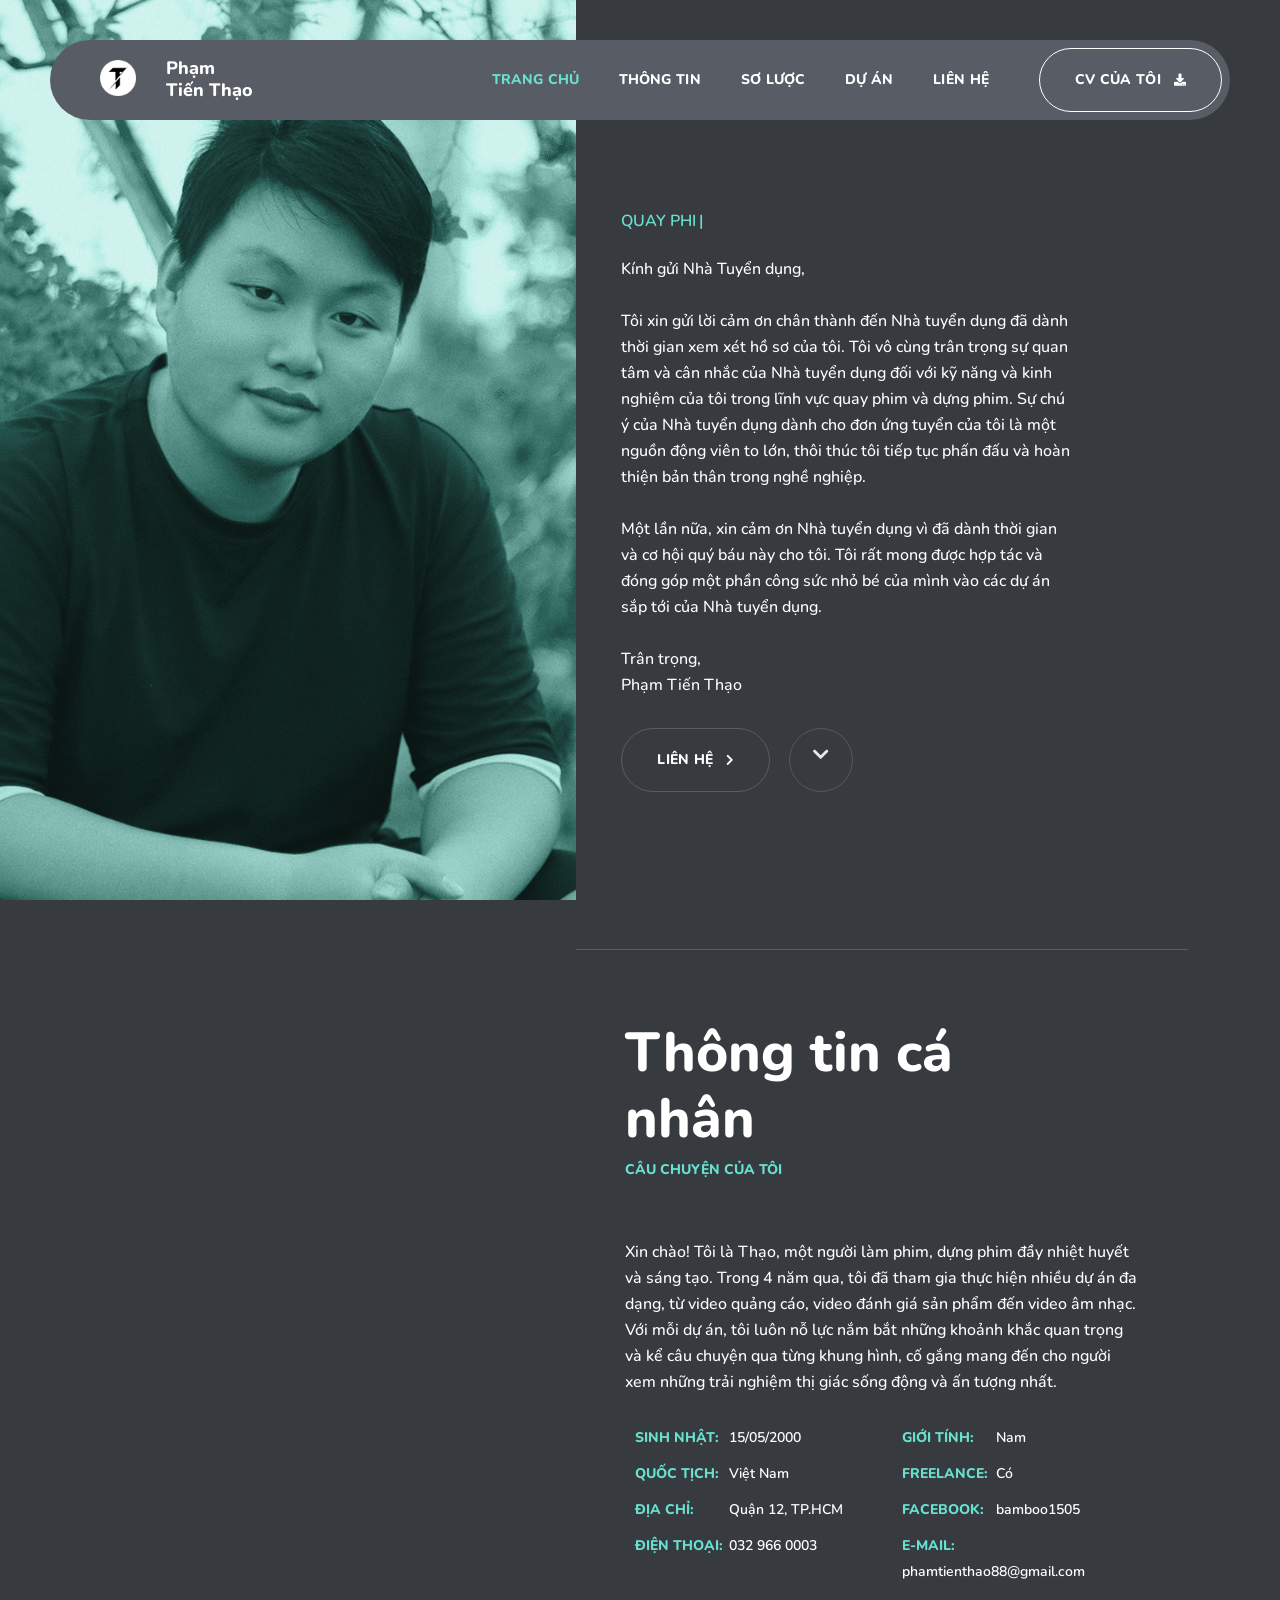
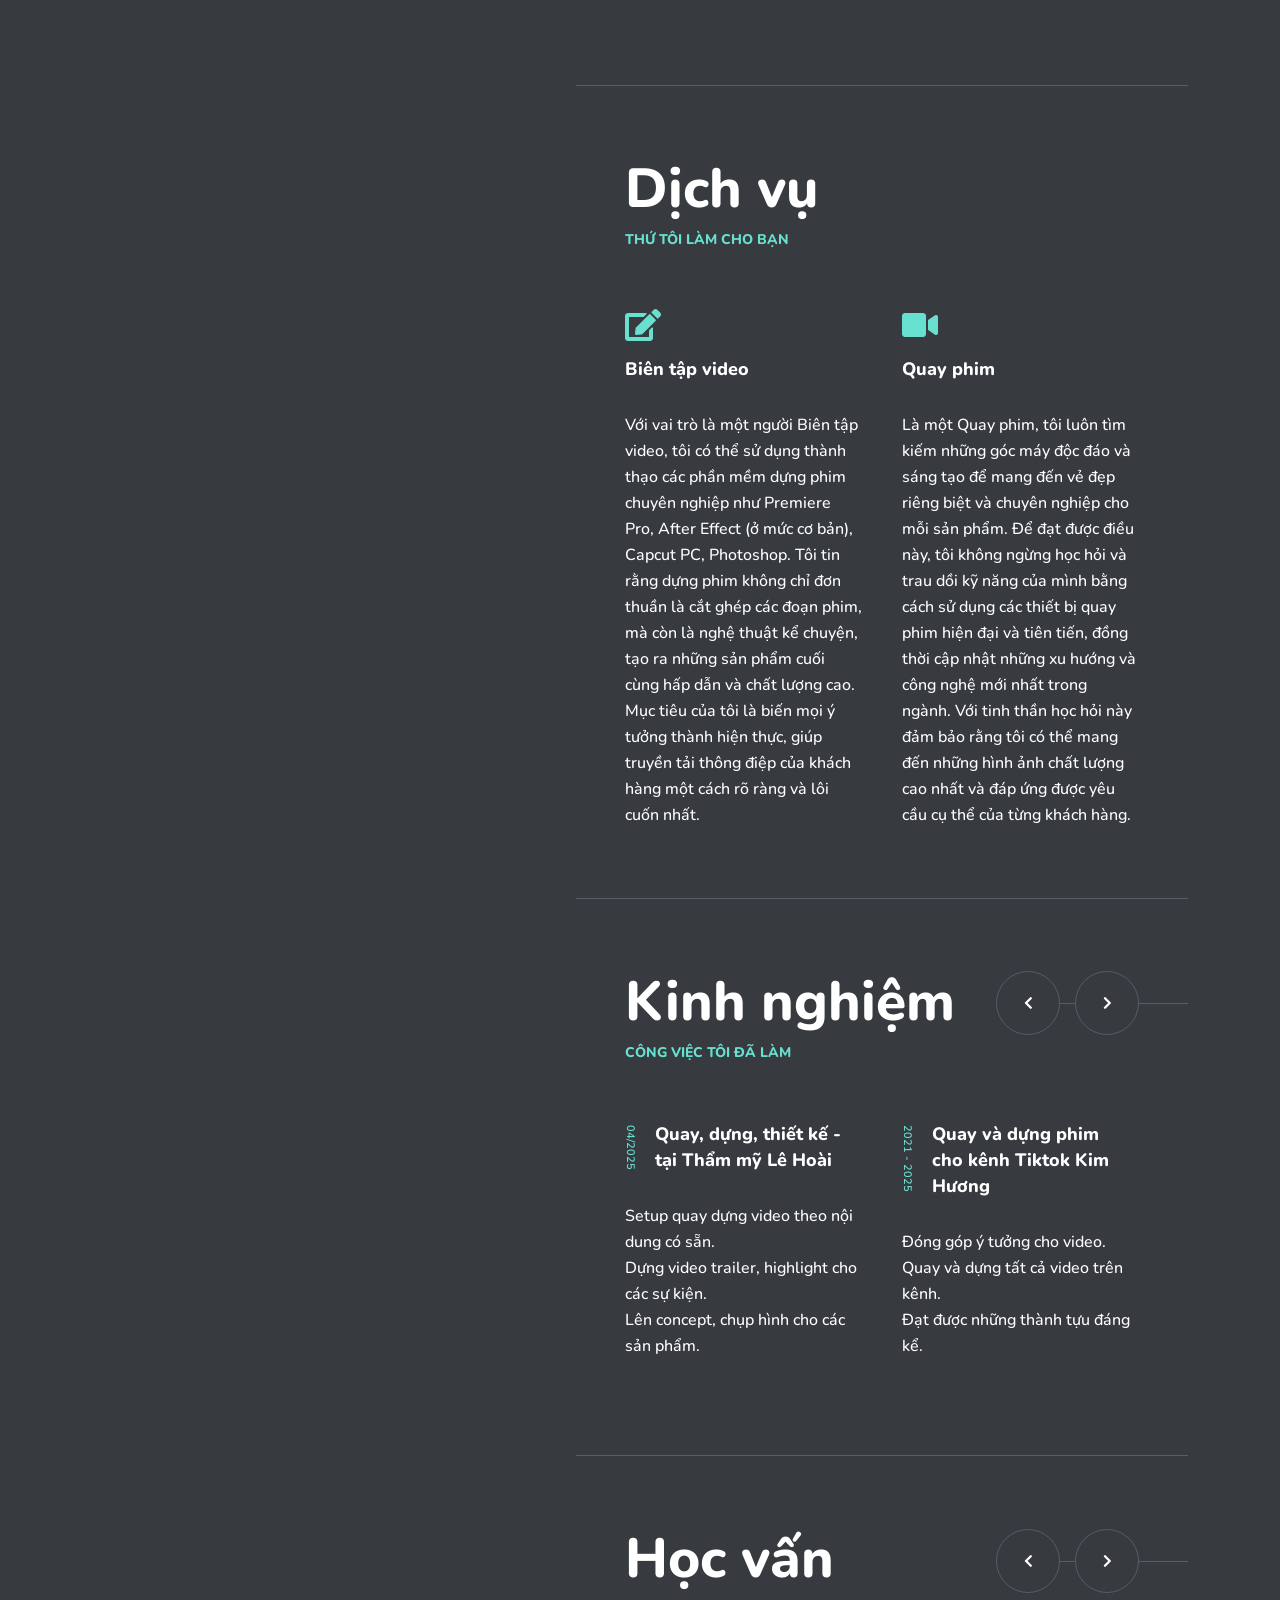
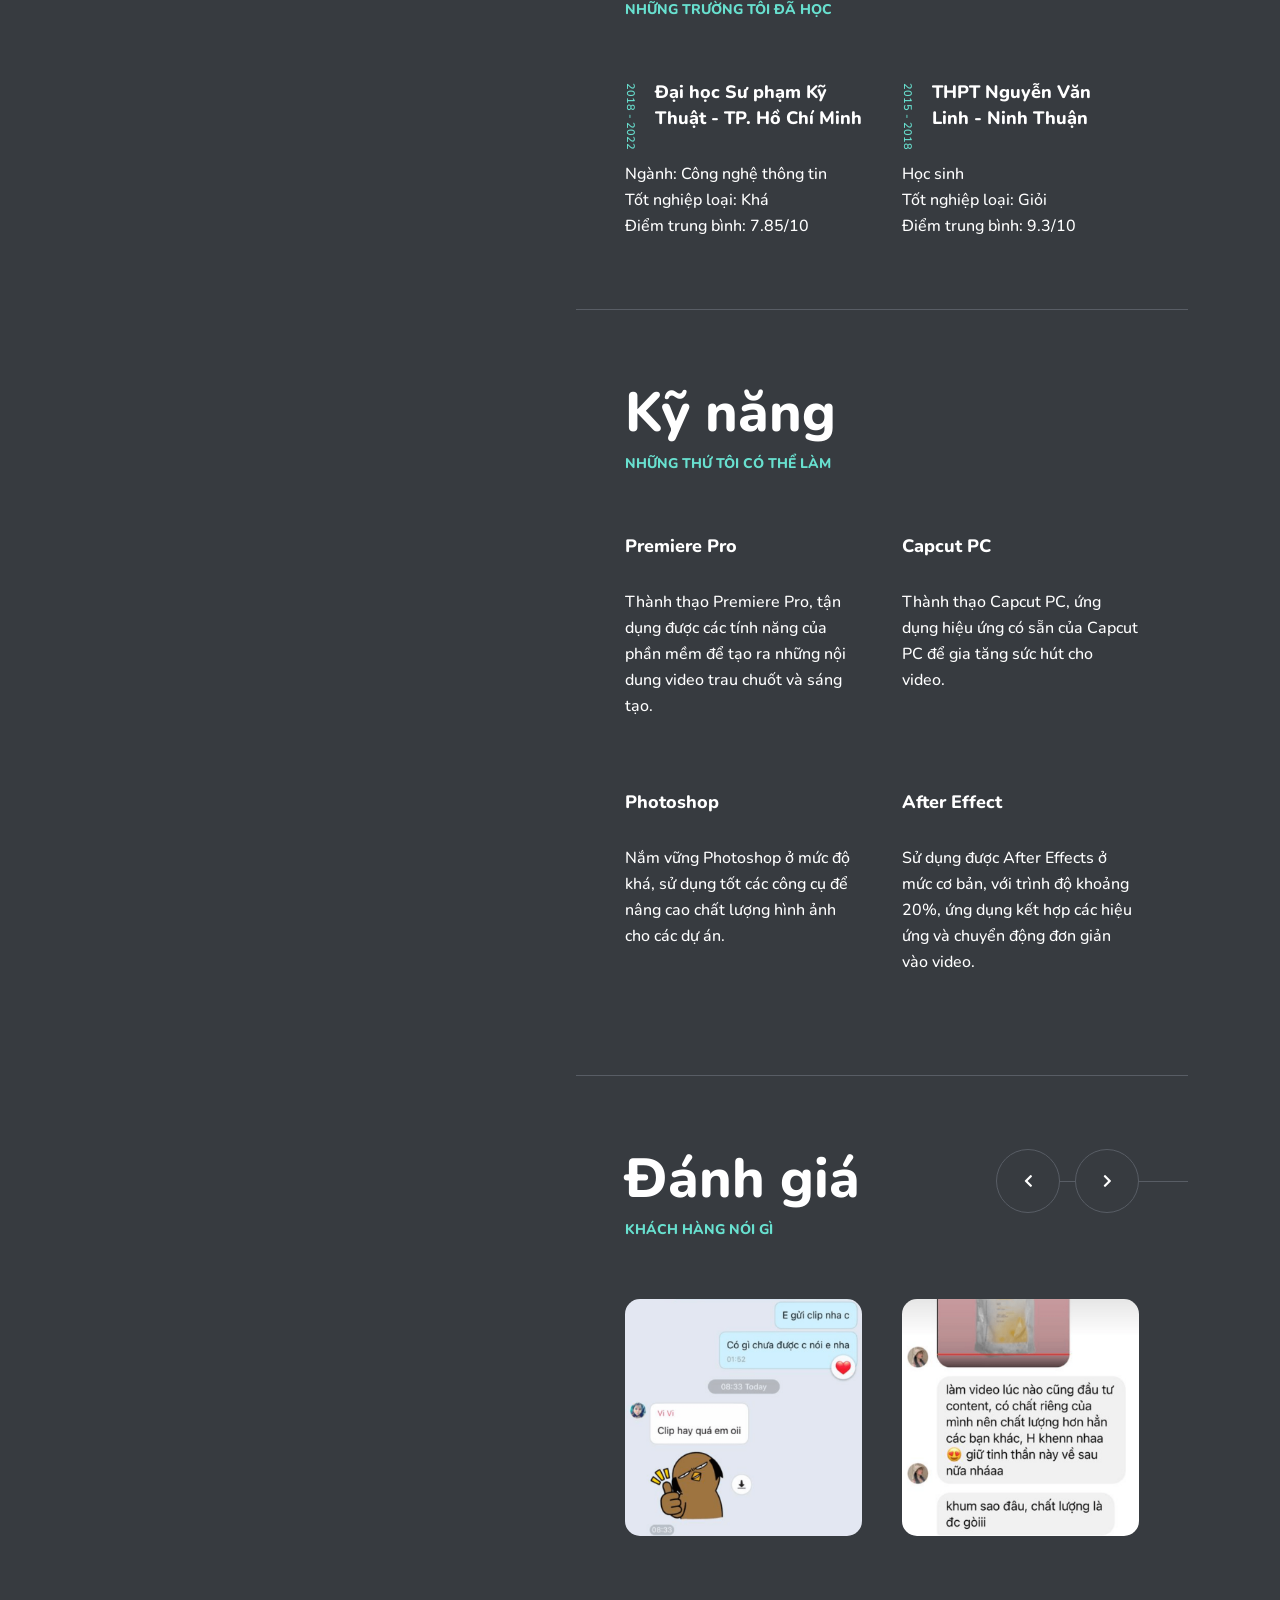
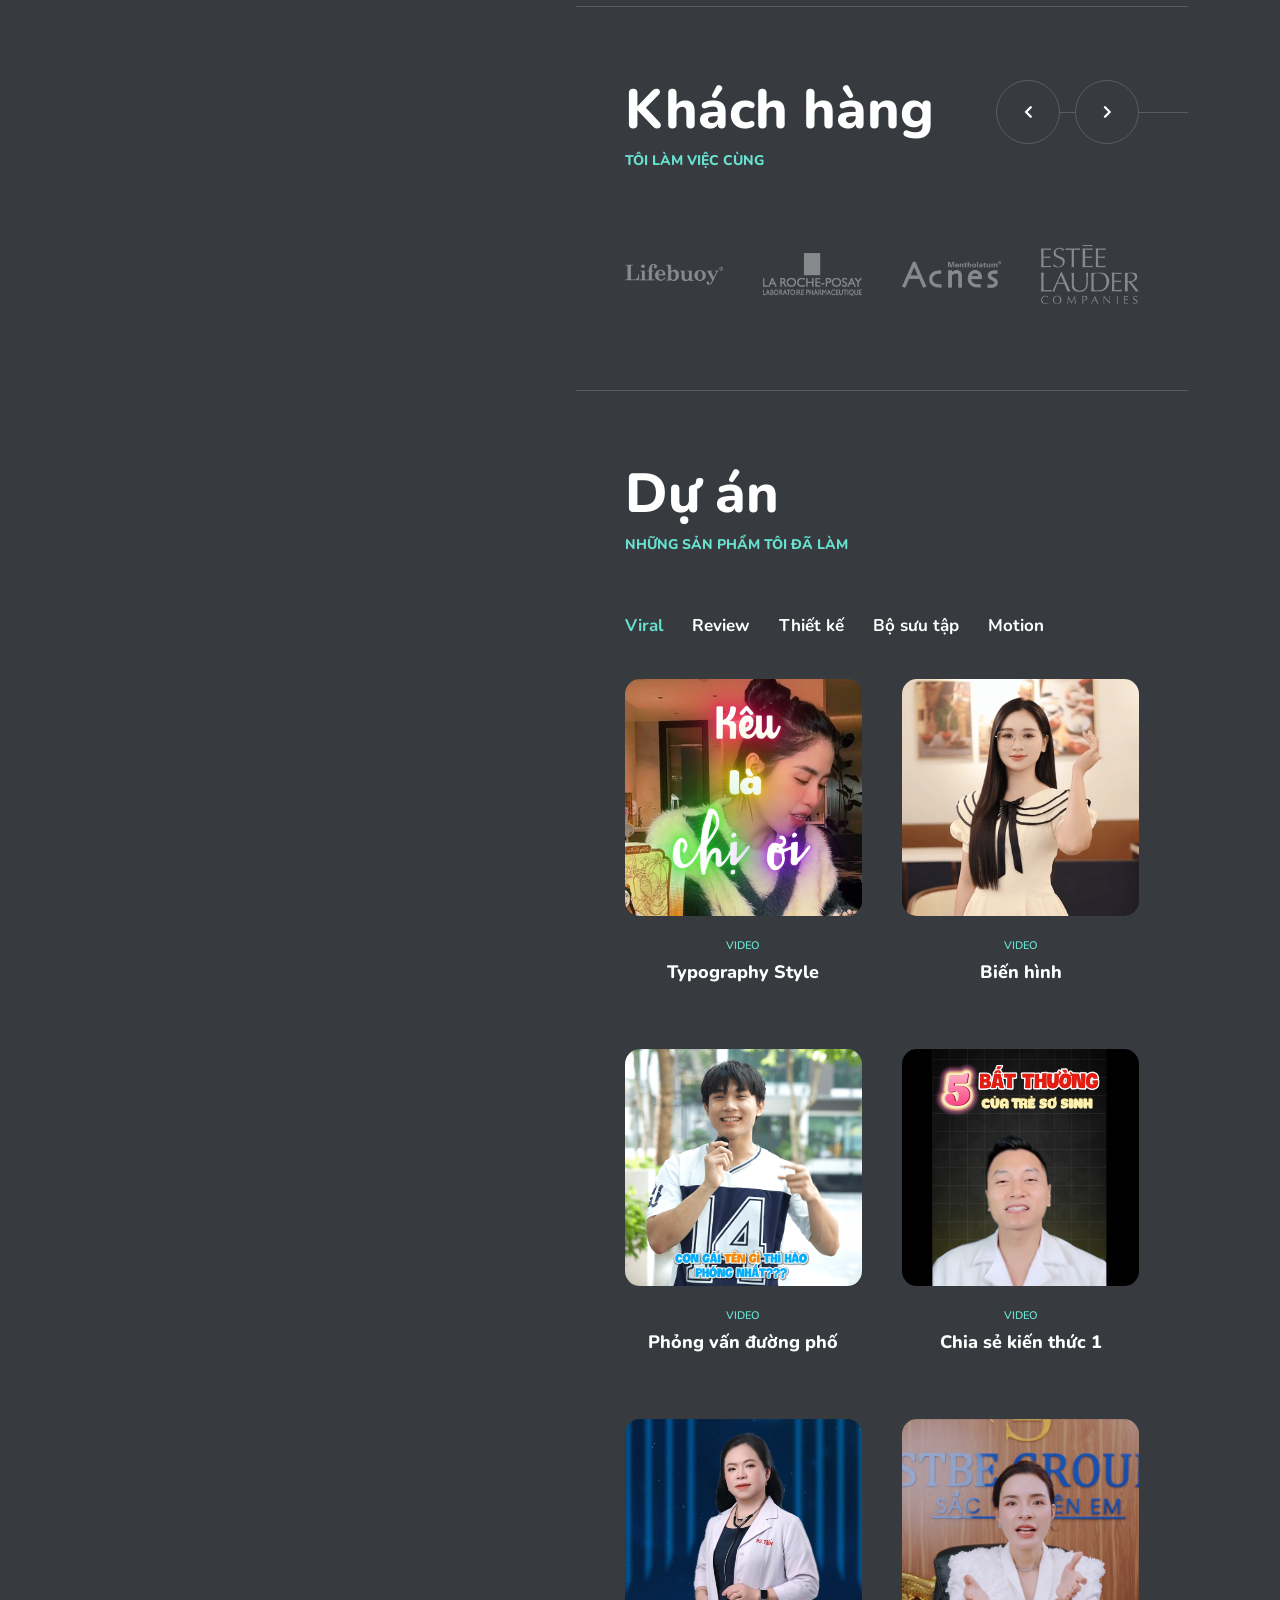
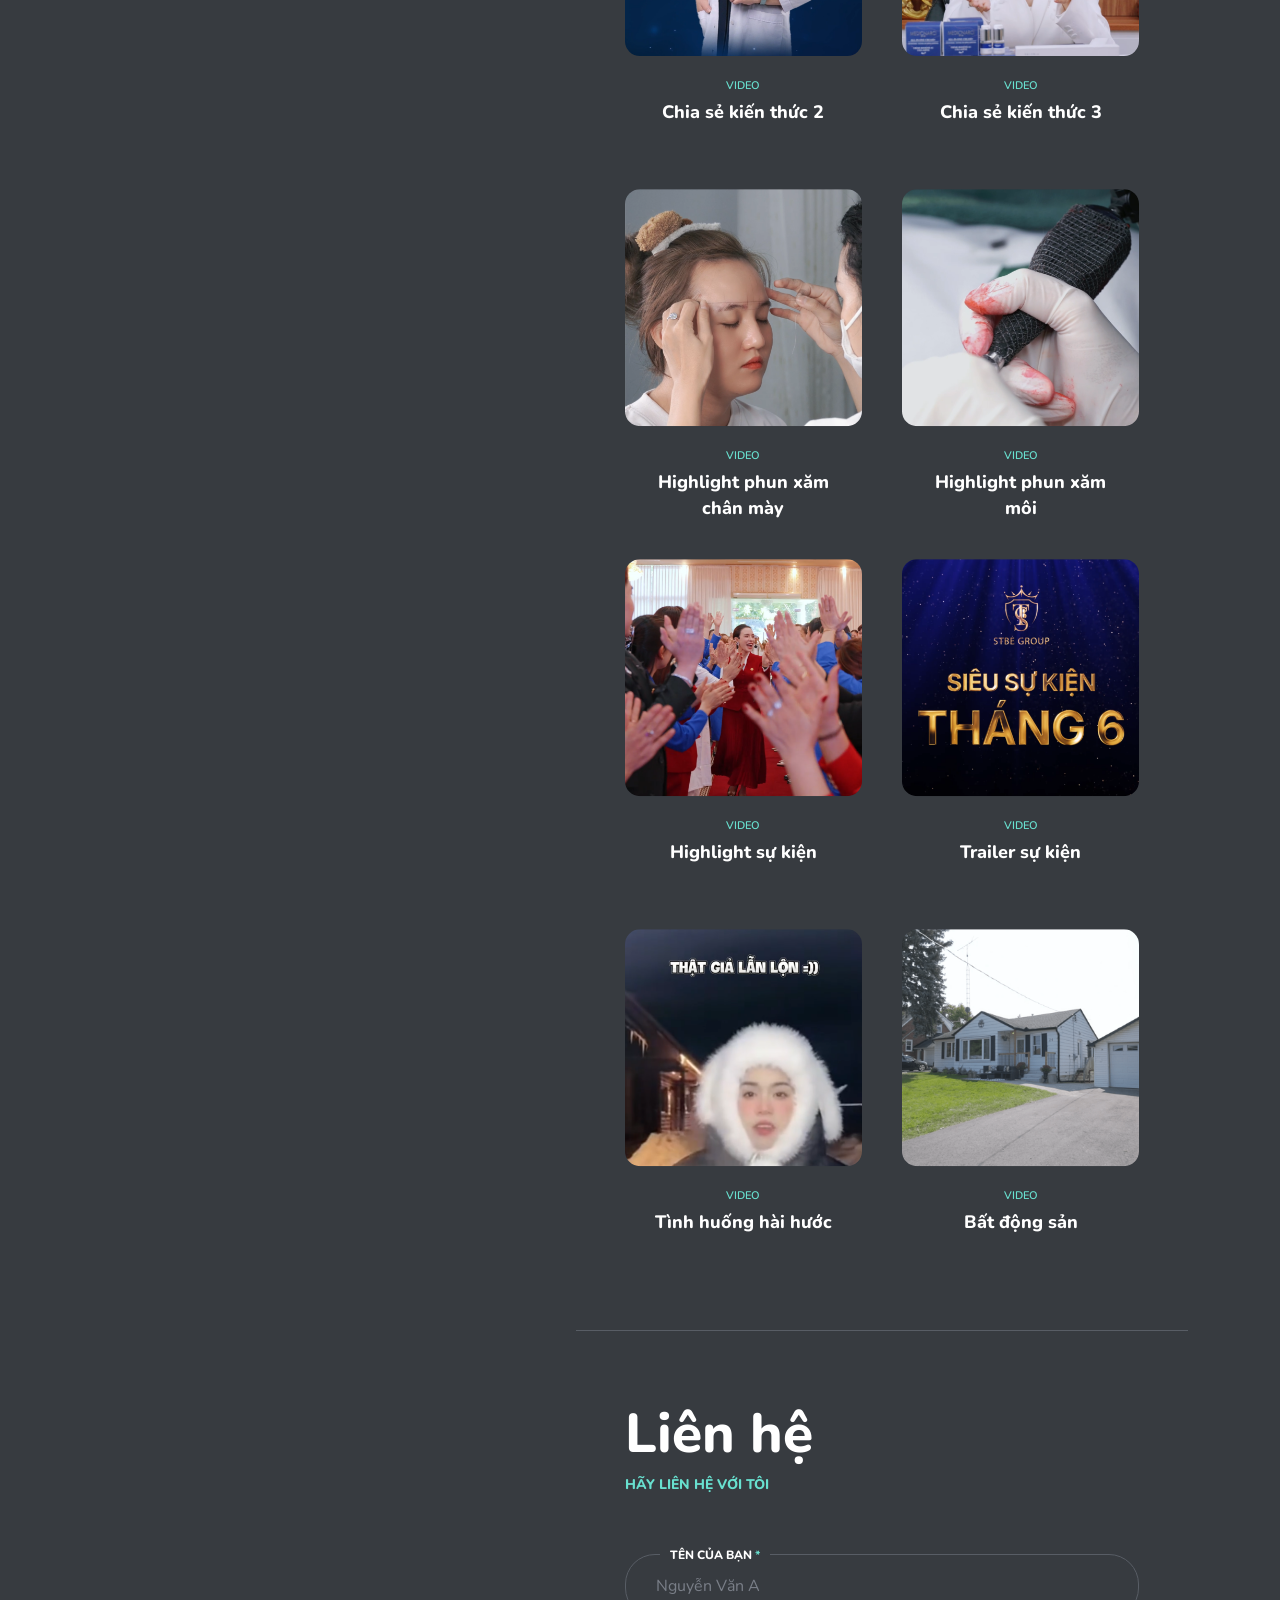
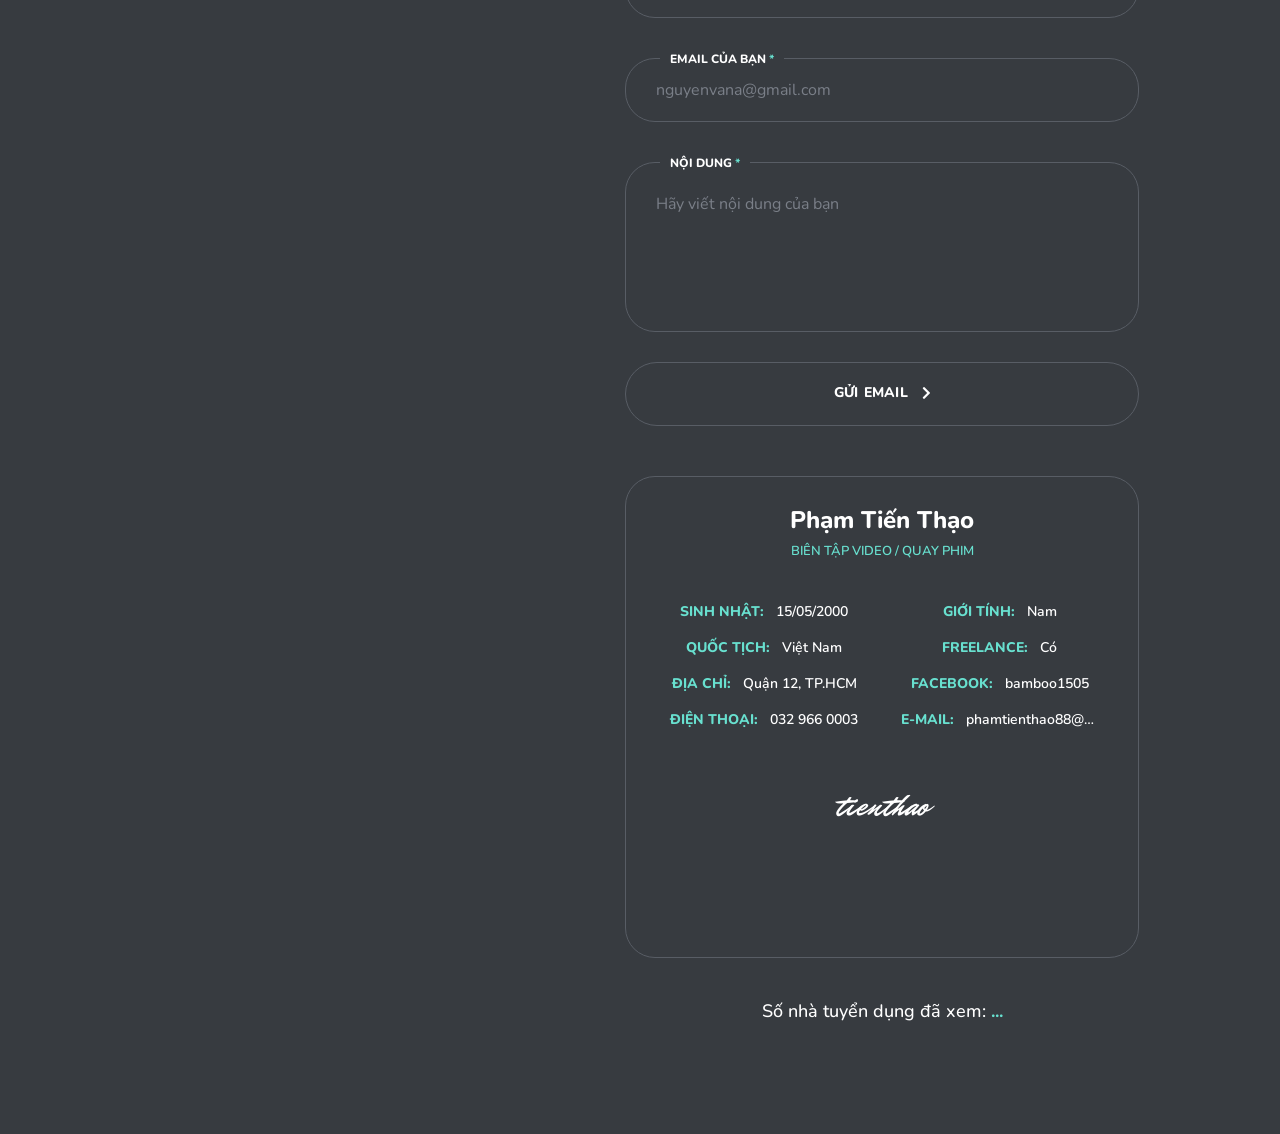
==== index.html @ 54207f2c "Update TrackPageView" ====
<!DOCTYPE html>
<html lang="en-US">

<head>
  <!-- Meta -->
  <meta charset="UTF-8" />
  <meta property="og:image" content="https://i.postimg loading=" lazy".cc/qqC7mNbP/avatar.png" />
  <meta property="og:title" content="Phạm Tiến Thạo - Portfolio" />
  <meta name="viewport" content="width=device-width, initial-scale=1.0">

  <!-- Title -->
  <title>Phạm Tiến Thạo - Portfolio</title>

  <!-- Fonts -->
  <!-- <link
    href="https://fonts.googleapis.com/css?family=Poppins:100,100i,200,200i,300,300i,400,400i,500,500i,600,600i,700,700i,800,800i,900,900i&display=swap" 
  rel="stylesheet" /> -->
  <link href="https://fonts.googleapis.com/css?family=Mr+Dafoe&display=swap" rel="stylesheet" />
  <link href="https://fonts.googleapis.com/css2?family=Nunito:wght@200..1000&display=swap" rel="stylesheet">

  <!-- Styles -->
  <link rel="stylesheet" href="css/basic.css" />
  <link rel="stylesheet" href="css/layout.css" />
  <link rel="stylesheet" href="css/magnific-popup.css" />
  <link rel="stylesheet" href="css/animate.css" />
  <link rel="stylesheet" href="css/jarallax.css" />
  <link rel="stylesheet" href="css/owl.carousel.css" />
  <link rel="stylesheet" href="css/swiper.css" />
  <link rel="stylesheet" href="css/fontawesome.css" />

  <link rel="shortcut icon" href="images/favicons/favicon.ico" />
</head>

<body class="home">
  <!-- Preloader -->
  <div class="preloader">
    <div class="box-1">
      <div class="centrize full-width">
        <div class="vertical-center">
          <div class="spinner">
            <div class="lines"></div>
          </div>
        </div>
      </div>
    </div>
    <div class="box-2"></div>
  </div>

  <!-- Container -->
  <div class="container">
    <!-- Header -->
    <header class="header">
      <!-- logo -->
      <div class="logo">
        <a href="#" id="logo-link">
          <img loading="lazy" class="logo-img loading=" lazy"" src="images/logo.png" alt="" />
          <span class="logo-lnk">Phạm <br />Tiến Thạo</span>
        </a>
      </div>

      <!-- menu button -->
      <a href="#" class="menu-btn"><span></span></a>

      <!-- download cv button -->
      <a href="https://drive.google.com/file/d/1KGZvb2W6x3rt1vpJlMQLRY58Nk65aVXQ/view" target="_blank"
        class="btn download-cv-btn">
        <span class="animated-button"><span>CV của tôi</span></span>
        <i class="icon fas fa-download"></i>
      </a>

      <!-- header sidebar -->
      <div class="header-sidebar">
        <!-- top menu -->
        <div class="top-menu">
          <div class="top-menu-nav">
            <div class="menu-topmenu-container">
              <ul class="menu">
                <li class="menu-item">
                  <a href="#section-started">
                    <span class="animated-button"><span>Trang chủ</span></span>
                  </a>
                </li>
                <li class="menu-item">
                  <a href="#section-about">
                    <span class="animated-button"><span>Thông tin</span></span>
                  </a>
                </li>
                <li class="menu-item">
                  <a href="#section-experience">
                    <span class="animated-button"><span>Sơ lược</span></span>
                  </a>
                </li>
                <li class="menu-item">
                  <a href="#section-portfolio">
                    <span class="animated-button"><span>Dự án</span></span>
                  </a>
                </li>
                <li class="menu-item">
                  <a href="#section-contacts">
                    <span class="animated-button"><span>Liên hệ</span></span>
                  </a>
                </li>
              </ul>
            </div>
          </div>
        </div>
      </div>
    </header>

    <!-- Wrapper -->
    <div class="wrapper">
      <!-- Background -->
      <div class="background-bg">
        <div class="background-filter">
          <div class="background-img loading=" lazy"" style="background-image: url(images/avatar.png)"></div>
        </div>
      </div>

      <!-- Section Started -->
      <div class="section started" id="section-started">
        <div class="centrize full-width">
          <div class="vertical-center">
            <!-- title -->
            <h1 class="h-title">Phạm <br />Tiến Thạo</h1>
            

            <!-- content started -->
            <div class="started-content">
              <!-- subtitle -->
              <div class="h-subtitles">
                <div class="h-subtitle typing-subtitle">
                  <p>Biên tập video</p>
                  <p>Quay phim</p>
                  <p>Thiết kế</p>
                </div>
                <span class="typed-subtitle"></span>
              </div>

              <!-- text -->
              <div class="h-text">
                Kính gửi Nhà Tuyển dụng,
                </br>
                </br>
                Tôi xin gửi lời cảm ơn chân thành đến Nhà tuyển dụng đã dành thời gian xem xét hồ sơ của tôi.
                Tôi vô cùng trân trọng sự quan tâm và cân nhắc của Nhà tuyển dụng đối với kỹ năng và kinh nghiệm của
                tôi trong lĩnh vực quay phim và dựng phim. Sự chú ý của Nhà tuyển dụng dành cho đơn ứng tuyển của tôi
                là một nguồn động viên to lớn, thôi thúc tôi tiếp tục phấn đấu và hoàn thiện bản thân trong nghề nghiệp.
                </br>
                </br>
                Một lần nữa, xin cảm ơn Nhà tuyển dụng vì đã dành thời gian và cơ hội quý báu này cho tôi. Tôi rất mong
                được hợp tác và đóng góp một phần công sức nhỏ bé của mình vào các dự án sắp tới của Nhà tuyển dụng.
                </br>
                </br>
                Trân trọng,
                </br>
                Phạm Tiến Thạo
              </div>
              <!-- button -->
              <div class="btn-mycv-vn">
                <a href="https://drive.google.com/file/d/1KGZvb2W6x3rt1vpJlMQLRY58Nk65aVXQ/view" target="_blank"
                  class="btn download-cv-btn">
                  <span class="animated-button"><span>CV của tôi</span></span>
                  <i class="icon fas fa-download"></i>
                </a>
              </div>
              <div class="btn-contact">
                <a href="#section-contacts" id="contact-button" class="btn">
                  <span class="animated-button" style="font-size: 14px;"><span>Liên hệ</span></span>
                  <i class="icon fas fa-chevron-right"></i>
                </a>
                <!-- mosue button -->
                <a href="#" class="btn mouse-btn" style="display: none">
                  <i class="icon fas fa-chevron-down"></i>
                </a>
              </div>
            </div>
          </div>
        </div>
      </div>

      <!-- Section About -->
      <div class="section about" id="section-about">
        <div class="content">
          <!-- title -->
          <div class="titles">
            <div class="title">Thông tin cá nhân</div>
            <div class="subtitle">câu chuyện của tôi</div>
          </div>

          <!-- text -->
          <div class="cols">
            <div class="col" style="width: 100% !important;">
              <div class="single-post-text">
                <p>
                  Xin chào! Tôi là Thạo, một người làm phim, dựng phim đầy nhiệt huyết và sáng tạo.
                  Trong 4 năm qua, tôi đã tham gia thực hiện nhiều dự án đa dạng, từ video quảng cáo,
                  video đánh giá sản phẩm đến video âm nhạc. Với mỗi dự án, tôi luôn nỗ lực nắm bắt
                  những khoảnh khắc quan trọng và kể câu chuyện qua từng khung hình, cố gắng mang đến cho
                  người xem những trải nghiệm thị giác sống động và ấn tượng nhất.
              </div>
            </div>
          </div>

          <!-- info list -->
          <div class="info-list">
            <ul>
              <li style="white-space: nowrap;"><strong>Sinh nhật:</strong> 15/05/2000</li>
              <li style="white-space: nowrap;"><strong>Giới tính:</strong> Nam</li>
              <li style="white-space: nowrap;"><strong>Quốc tịch:</strong> Việt Nam</li>
              <li style="white-space: nowrap;"><strong>Freelance:</strong> Có</li>
              <li style="white-space: nowrap;"><strong>Địa chỉ:</strong> Quận 12, TP.HCM</li>
              <li style="white-space: nowrap;"><strong>Facebook:</strong> <a style="text-decoration: none;"
                  href="https://www.facebook.com/bamboo1505" target="_blank">bamboo1505</a></li>
              <li style="white-space: nowrap;"><strong>Điện thoại:</strong> 032 966 0003</li>
              <li><strong>E-mail:</strong> phamtienthao88@gmail.com </li>
            </ul>
          </div>

          <div class="clear"></div>
        </div>
      </div>

      <!-- Section Service -->
      <div class="section service" id="section-services">
        <div class="content">
          <!-- title -->
          <div class="titles">
            <div class="title">Dịch vụ</div>
            <div class="subtitle">Thứ tôi làm cho bạn</div>
          </div>

          <!-- services items -->
          <div class="service-items">
            <div class="service-col">
              <div class="service-item">
                <div class="icon"><i class="fas fa-edit"></i></div>
                <div class="name">Biên tập video</div>
                <div class="single-post-text">
                  <p>
                    Với vai trò là một người Biên tập video, tôi có thể sử dụng thành thạo các
                    phần mềm dựng phim chuyên nghiệp như Premiere Pro, After Effect (ở mức cơ bản), Capcut PC,
                    Photoshop.
                    Tôi tin rằng dựng phim không chỉ đơn thuần là cắt ghép các đoạn phim,
                    mà còn là nghệ thuật kể chuyện, tạo ra những sản phẩm cuối cùng hấp
                    dẫn và chất lượng cao. Mục tiêu của tôi là biến mọi ý tưởng thành hiện
                    thực, giúp truyền tải thông điệp của khách hàng một cách rõ ràng và lôi cuốn nhất.
                  </p>
                </div>
              </div>
            </div>

            <div class="service-col">
              <div class="service-item">
                <div class="icon"><i class="fas fa-video"></i></div>
                <div class="name">Quay phim</div>
                <div class="single-post-text">
                  <p>
                    Là một Quay phim, tôi luôn tìm kiếm những góc máy độc đáo và sáng tạo để mang đến
                    vẻ đẹp riêng biệt và chuyên nghiệp cho mỗi sản phẩm. Để đạt được điều này,
                    tôi không ngừng học hỏi và trau dồi kỹ năng của mình bằng cách sử dụng các
                    thiết bị quay phim hiện đại và tiên tiến, đồng thời cập nhật những xu hướng và
                    công nghệ mới nhất trong ngành. Với tinh thần học hỏi này đảm bảo rằng tôi có thể mang
                    đến những hình ảnh chất lượng cao nhất và đáp ứng được yêu cầu cụ thể của từng khách hàng.
                  </p>
                </div>
              </div>
            </div>
            
          </div>

          <div class="clear"></div>
        </div>
      </div>

      <!-- Section Resume -->
      <div class="section resume" id="section-experience">
        <div class="content">
          <!-- title -->
          <div class="titles">
            <div class="title">Kinh nghiệm</div>
            <div class="subtitle">Công việc tôi đã làm</div>
          </div>

          <!-- resume items -->
          <div class="content-carousel">
            <div class="owl-carousel" data-slidesview="2" data-slidesview_mobile="1">
              <div class="item">
                <div class="resume-item active">
                  <div class="date">04/2025</div>
                  <div class="name">
                    Quay, dựng, thiết kế - <br />
                    tại Thẩm mỹ Lê Hoài
                  </div>
                  <div class="single-post-text">
                    <p>
                      Setup quay dựng video theo nội dung có sẵn. <br />
                      Dựng video trailer, highlight cho các sự kiện. <br />
                      Lên concept, chụp hình cho các sản phẩm.
                    </p>
                  </div>
                </div>
              </div>
              <div class="item">
                <div class="resume-item active">
                  <div class="date">2021 - 2025</div>
                  <div class="name">
                    Quay và dựng phim <br />
                    cho kênh Tiktok Kim Hương
                  </div>
                  <div class="single-post-text">
                    <p>
                      Đóng góp ý tưởng cho video. <br />
                      Quay và dựng tất cả video trên kênh. <br />
                      Đạt được những thành tựu đáng kể.
                    </p>
                  </div>
                </div>
              </div>
              <div class="item">
                <div class="resume-item active">
                  <div class="date">04/2025</div>
                  <div class="name">
                    Quay, dựng, thiết kế - <br />
                    tại Thanh Huyền Academy
                  </div>
                  <div class="single-post-text">
                    <p>
                      Setup quay các buổi học thực tế của học viên. <br />
                      Dựng video để chạy ads và đăng lên MXH. <br />
                      Thiết kế các poster cho các dịp đặc biệt.
                    </p>
                  </div>
                </div>
              </div>
              <div class="item">
                <div class="resume-item active">
                  <div class="date">2024-2025</div>
                  <div class="name">
                    Xây kênh - Video Editor - <br />
                    Reup Livestream CER Group
                  </div>
                  <div class="single-post-text">
                    <p>
                      Xây các kênh vệ tinh cho công ty. <br />
                      Lên ý tưởng và edit video đăng lên kênh. <br />
                      Đạt được những thành tựu đáng kể.
                    </p>
                  </div>
                </div>
              </div>
              <div class="item">
                <div class="resume-item active">
                  <div class="date">2018-2021</div>
                  <div class="name">Cộng tác viên tại <br />The Wings Media</div>
                  <div class="single-post-text">
                    <p>
                      Người chơi guitar.<br />
                      Dựng video âm nhạc. <br />
                      Hỗ trợ quay phim cho nhiều dự án phòng thu.<br />
                    </p>
                  </div>
                </div>
              </div>
            </div>
            <!-- navigation -->
            <div class="navs">
              <span class="prev fas fa-chevron-left"></span>
              <span class="next fas fa-chevron-right"></span>
            </div>
          </div>
        </div>
      </div>

      <!-- Section Resume -->
      <div class="section resume" id="section-education">
        <div class="content">
          <!-- title -->
          <div class="titles">
            <div class="title">Học vấn</div>
            <div class="subtitle">Những trường tôi đã học</div>
          </div>

          <!-- resume items -->
          <div class="content-carousel">
            <div class="owl-carousel" data-slidesview="2" data-slidesview_mobile="1">
              <div class="item">
                <div class="resume-item active">
                  <div class="date">2018 - 2022</div>
                  <div class="name">
                    Đại học Sư phạm Kỹ <br />
                    Thuật - TP. Hồ Chí Minh
                  </div>
                  <div class="single-post-text">
                    <p>
                      Ngành: Công nghệ thông tin <br />
                      Tốt nghiệp loại: Khá <br />
                      Điểm trung bình: 7.85/10
                    </p>
                  </div>
                </div>
              </div>
              <div class="item">
                <div class="resume-item active">
                  <div class="date">2015 - 2018</div>
                  <div class="name">
                    THPT Nguyễn Văn<br />
                    Linh - Ninh Thuận
                  </div>
                  <div class="single-post-text">
                    <p>
                      Học sinh <br />
                      Tốt nghiệp loại: Giỏi <br />
                      Điểm trung bình: 9.3/10
                    </p>
                  </div>
                </div>
              </div>
              <div class="item">
                <div class="resume-item active">
                  <div class="date">2011 - 2015</div>
                  <div class="name">
                    THCS Phan Chu <br />
                    Trinh - Ninh Thuận
                  </div>
                  <div class="single-post-text">
                    <p>
                      Học sinh <br />
                      Tốt nghiệp loại: Giỏi <br />
                      Điểm trung bình: 8.9/10
                    </p>
                  </div>
                </div>
              </div>
            </div>

            <!-- navigation -->
            <div class="navs">
              <span class="prev fas fa-chevron-left"></span>
              <span class="next fas fa-chevron-right"></span>
            </div>
          </div>
        </div>
      </div>

      <!-- Section Design Skills -->
      <div class="section skills" id="section-skills">
        <div class="content">
          <!-- title -->
          <div class="titles">
            <div class="title">Kỹ năng</div>
            <div class="subtitle">Những thứ tôi có thể làm</div>
          </div>

          <!-- skills items -->
          <div class="skills percent">
            <ul>
              <li>
                <div class="name">Premiere Pro</div>
                <div class="single-post-text">
                  <p>
                    Thành thạo Premiere Pro, tận dụng được các tính năng của phần mềm để tạo ra những nội dung video
                    trau chuốt và sáng tạo.
                  </p>
                </div>
              </li>
              <li>
                <div class="name">Capcut PC</div>
                <div class="single-post-text">
                  <p>
                    Thành thạo Capcut PC, ứng dụng hiệu ứng có sẵn của Capcut PC để gia tăng sức hút cho video.
                  </p>
                </div>
              </li>
              <li>
                <div class="name">Photoshop</div>
                <div class="single-post-text">
                  <p>
                    Nắm vững Photoshop ở mức độ khá, sử dụng tốt các công cụ để nâng cao chất lượng hình ảnh cho các dự
                    án.
                  </p>
                </div>
              </li>
              <li>
                <div class="name">After Effect</div>
                <div class="single-post-text">
                  <p>
                    Sử dụng được After Effects ở mức cơ bản, với trình độ khoảng 20%, ứng dụng kết hợp các hiệu ứng và
                    chuyển động đơn giản vào video.
                  </p>
                </div>
              </li>
            </ul>
          </div>
        </div>
      </div>

      <!-- Section Testimonials -->
      <div class="section testimonials" id="section-testimonials">
        <div class="content">
          <!-- title -->
          <div class="titles">
            <div class="title">Đánh giá</div>
            <div class="subtitle">Khách hàng nói gì</div>
          </div>

          <!-- testimonials items -->
          <div class="content-carousel">
            <div class="owl-carousel" data-slidesView="2" data-slidesview_mobile="1">
              <div class="item">
                <img loading="lazy" style="border-radius: 15px" src="images/Review/1.png" alt="" />
              </div>
              <div class="item">
                <img loading="lazy" style="border-radius: 15px" src="images/Review/2.png" alt="" />
              </div>
              <div class="item">
                <img loading="lazy" style="border-radius: 15px" src="images/Review/3.png" alt="" />
              </div>
              <div class="item">
                <img loading="lazy" style="border-radius: 15px" src="images/Review/4.png" alt="" />
              </div>
              <div class="item">
                <img loading="lazy" style="border-radius: 15px" src="images/Review/5.png" alt="" />
              </div>
              <div class="item">
                <img loading="lazy" style="border-radius: 15px" src="images/Review/6.png" alt="" />
              </div>
              <div class="item">
                <img loading="lazy" style="border-radius: 15px" src="images/Review/8.png" alt="" />
              </div>
              <div class="item">
                <img loading="lazy" style="border-radius: 15px" src="images/Review/9.png" alt="" />
              </div>
              <div class="item">
                <img loading="lazy" style="border-radius: 15px" src="images/Review/10.png" alt="" />
              </div>
              <div class="item">
                <img loading="lazy" style="border-radius: 15px" src="images/Review/11.png" alt="" />
              </div>
            </div>

            <!-- navigation -->
            <div class="navs">
              <span class="prev fas fa-chevron-left"></span>
              <span class="next fas fa-chevron-right"></span>
            </div>
          </div>
        </div>
      </div>

      <!-- Section Clients -->
      <div class="section clients" id="section-clients">
        <div class="content">
          <!-- title -->
          <div class="titles">
            <div class="title">Khách hàng</div>
            <div class="subtitle">Tôi làm việc cùng</div>
          </div>

          <!-- clients items -->
          <div class="content-carousel">
            <div class="owl-carousel" data-slidesview="4" data-slidesview_mobile="2">
              <div class="item">
                <div class="clients-item">
                  <a target="_blank" href="https://www.lifebuoy.vn/home.html">
                    <img loading="lazy" src="images/brand/1.png" alt="" />
                  </a>
                </div>
              </div>

              <div class="item">
                <div class="clients-item">
                  <a target="_blank" href="https://www.larocheposay.vn/">
                    <img loading="lazy" src="images/brand/2.png" alt="" />
                  </a>
                </div>
              </div>
              <div class="item">
                <div class="clients-item">
                  <a target="_blank" href="https://acnes.com.vn/">
                    <img loading="lazy" src="images/brand/3.png" alt="" />
                  </a>
                </div>
              </div>

              <div class="item">
                <div class="clients-item">
                  <a target="_blank" href="https://www.esteelauder.com.vn/">
                    <img loading="lazy" src="images/brand/4.png" alt="" />
                  </a>
                </div>
              </div>
              <div class="item">
                <div class="clients-item">
                  <a target="_blank" href="https://comem.vn/">
                    <img loading="lazy" src="images/brand/5.png" alt="" />
                  </a>
                </div>
              </div>

              <div class="item">
                <div class="clients-item">
                  <a target="_blank" href="https://focallure.vn/">
                    <img loading="lazy" src="images/brand/6.png" alt="" />
                  </a>
                </div>
              </div>
              <div class="item">
                <div class="clients-item">
                  <a target="_blank" href="https://en.aromatica.co.kr/">
                    <img loading="lazy" src="images/brand/7.png" alt="" />
                  </a>
                </div>
              </div>

              <div class="item">
                <div class="clients-item">
                  <a target="_blank" href="https://www.lorealparis.com.vn/">
                    <img loading="lazy" src="images/brand/8.png" alt="" />
                  </a>
                </div>
              </div>
              <div class="item">
                <div class="clients-item">
                  <a target="_blank" href="https://hasaki.vn/thuong-hieu/colorkey.html">
                    <img loading="lazy" src="images/brand/9.png" alt="" />
                  </a>
                </div>
              </div>

              <div class="item">
                <div class="clients-item">
                  <a target="_blank" href="https://hasaki.vn/thuong-hieu/garnier.html">
                    <img loading="lazy" src="images/brand/10.png" alt="" />
                  </a>
                </div>
              </div>
              <div class="item">
                <div class="clients-item">
                  <a target="_blank" href="https://pantio.vn/">
                    <img loading="lazy" src="images/brand/11.png" alt="" />
                  </a>
                </div>
              </div>

              <div class="item">
                <div class="clients-item">
                  <a target="_blank" href="https://eubos.vn/">
                    <img loading="lazy" src="images/brand/12.png" alt="" />
                  </a>
                </div>
              </div>
              <div class="item">
                <div class="clients-item">
                  <a target="_blank" href="https://wishtrend.vn/">
                    <img loading="lazy" src="images/brand/13.png" alt="" />
                  </a>
                </div>
              </div>

              <div class="item">
                <div class="clients-item">
                  <a target="_blank" href="https://www.cerave.com.vn/">
                    <img loading="lazy" src="images/brand/14.png" alt="" />
                  </a>
                </div>
              </div>
            </div>

            <!-- navigation -->
            <div class="navs">
              <span class="prev fas fa-chevron-left"></span>
              <span class="next fas fa-chevron-right"></span>
            </div>
          </div>

          <div class="clear"></div>
        </div>
      </div>

      <!-- Works -->
      <div class="section works" id="section-portfolio">
        <div class="content">
          <!-- title -->
          <div class="titles">
            <div class="title">Dự án</div>
            <div class="subtitle">Những sản phẩm tôi đã làm</div>
          </div>

          <div class="filters">
            <div class="btn-group">
              <label data-text="All" class="glitch-effect">
                <input type="radio" value=".box-col" />All
              </label>
            </div>
            <div class="btn-group">
              <label data-text="Video" style="font-family: Nunito, sans-serif; font-size: 17px; font-weight: 700;">
                <input type="radio" value=".f-viral" />Viral
              </label>
            </div>
            <div class="btn-group">
              <label data-text="content" style="font-family: Nunito, sans-serif; font-size: 17px; font-weight: 700;">
                <input type="radio" value=".f-review" />Review
              </label>
            </div>
            <div class="btn-group">
              <label data-text="Gallery" style="font-family: Nunito, sans-serif; font-size: 17px; font-weight: 700;">
                <input type="radio" value=".f-design" />Thiết kế
              </label>
            </div>
            <div class="btn-group">
              <label data-text="Gallery" style="font-family: Nunito, sans-serif; font-size: 17px; font-weight: 700;">
                <input type="radio" value=".f-gallery" />Bộ sưu tập
              </label>
            </div>
            <div class="btn-group">
              <label data-text="Music" style="font-family: Nunito, sans-serif; font-size: 17px; font-weight: 700;">
                <input type="radio" value=".f-motion" />Motion
              </label>
            </div>
          </div>

          <!-- portfolio items -->
          <div class="box-items"> 
            <div class="box-col f-viral">
              <div class="box-item">
                <div class="image">
                  <a href="https://www.youtube.com/watch?v=5ofj41H_5c4" class="has-popup-video">
                    <img loading="lazy" src="images/Viral/typography.png" alt="" />
                    <span class="info">
                      <span class="centrize full-width">
                        <span class="vertical-center">
                          <i class="icon fas fa-video"></i>
                        </span>
                      </span>
                    </span>
                  </a>
                </div>
                <div class="desc">
                  <div class="category">Video</div>
                  <a href="https://www.youtube.com/watch?v=5ofj41H_5c4" class="name has-popup-video">Typography Style</a>
                </div>
              </div>
            </div>
            <div class="box-col f-viral">
              <div class="box-item">
                <div class="image">
                  <a href="https://youtu.be/Xdy8YGXE-Pw" class="has-popup-video">
                    <img loading="lazy" src="images/Transform/1.png" alt="" />
                    <span class="info">
                      <span class="centrize full-width">
                        <span class="vertical-center">
                          <i class="icon fas fa-video"></i>
                        </span>
                      </span>
                    </span>
                  </a>
                </div>
                <div class="desc">
                  <div class="category">Video</div>
                  <a href="https://youtu.be/Xdy8YGXE-Pw" class="name has-popup-video">Biến hình</a>
                </div>
              </div>
            </div>
            <div class="box-col f-viral">
              <div class="box-item">
                <div class="image">
                  <a href="https://www.youtube.com/watch?v=FvE2vj-2TUk" class="has-popup-video">
                    <img loading="lazy" src="images/Variety/1.png" alt="" />
                    <span class="info">
                      <span class="centrize full-width">
                        <span class="vertical-center">
                          <i class="icon fas fa-video"></i>
                        </span>
                      </span>
                    </span>
                  </a>
                </div>
                <div class="desc">
                  <div class="category">Video</div>
                  <a href="https://www.youtube.com/watch?v=FvE2vj-2TUk" class="name has-popup-video">Phỏng vấn đường phố</a>
                </div>
              </div>
            </div>
            <div class="box-col f-viral">
              <div class="box-item">
                <div class="image">
                  <a href="https://youtu.be/Y7w7iaOTGj4" class="has-popup-video">
                    <img loading="lazy" src="images/Viral/chiasekienthuc.png" alt="" />
                    <span class="info">
                      <span class="centrize full-width">
                        <span class="vertical-center">
                          <i class="icon fas fa-video"></i>
                        </span>
                      </span>
                    </span>
                  </a>
                </div>
                <div class="desc">
                  <div class="category">Video</div>
                  <a href="https://youtu.be/Y7w7iaOTGj4" class="name has-popup-video">Chia sẻ kiến thức 1</a>
                </div>
              </div>
            </div>
            <div class="box-col f-viral">
              <div class="box-item">
                <div class="image">
                  <a href="https://youtu.be/Gc9ObqtVCTw" class="has-popup-video">
                    <img loading="lazy" src="images/Viral/chiasekienthuc2.png" alt="" />
                    <span class="info">
                      <span class="centrize full-width">
                        <span class="vertical-center">
                          <i class="icon fas fa-video"></i>
                        </span>
                      </span>
                    </span>
                  </a>
                </div>
                <div class="desc">
                  <div class="category">Video</div>
                  <a href="https://youtu.be/Gc9ObqtVCTw" class="name has-popup-video">Chia sẻ kiến thức 2</a>
                </div>
              </div>
            </div>
            <div class="box-col f-viral">
              <div class="box-item">
                <div class="image">
                  <a href="https://youtu.be/NM0bClRAVZQ" class="has-popup-video">
                    <img loading="lazy" src="images/Viral/chiasekienthuc3.png" alt="" />
                    <span class="info">
                      <span class="centrize full-width">
                        <span class="vertical-center">
                          <i class="icon fas fa-video"></i>
                        </span>
                      </span>
                    </span>
                  </a>
                </div>
                <div class="desc">
                  <div class="category">Video</div>
                  <a href="https://youtu.be/NM0bClRAVZQ" class="name has-popup-video">Chia sẻ kiến thức 3</a>
                </div>
              </div>
            </div>
            <div class="box-col f-viral">
              <div class="box-item">
                <div class="image">
                  <a href="https://youtu.be/RK6sWaKd374" class="has-popup-video">
                    <img loading="lazy" src="images/Viral/phunxamchanmay.png" alt="" />
                    <span class="info">
                      <span class="centrize full-width">
                        <span class="vertical-center">
                          <i class="icon fas fa-video"></i>
                        </span>
                      </span>
                    </span>
                  </a>
                </div>
                <div class="desc">
                  <div class="category">Video</div>
                  <a href="https://youtu.be/RK6sWaKd374" class="name has-popup-video">Highlight phun xăm chân mày</a>
                </div>
              </div>
            </div>
            <div class="box-col f-viral">
              <div class="box-item">
                <div class="image">
                  <a href="https://youtu.be/qQccZ-2iPQE" class="has-popup-video">
                    <img loading="lazy" src="images/Viral/phunxammoi.png" alt="" />
                    <span class="info">
                      <span class="centrize full-width">
                        <span class="vertical-center">
                          <i class="icon fas fa-video"></i>
                        </span>
                      </span>
                    </span>
                  </a>
                </div>
                <div class="desc">
                  <div class="category">Video</div>
                  <a href="https://youtu.be/qQccZ-2iPQE" class="name has-popup-video">Highlight phun xăm môi</a>
                </div>
              </div>
            </div>
            <div class="box-col f-viral">
              <div class="box-item">
                <div class="image">
                  <a href="https://youtu.be/4yjI3xc0PNE" class="has-popup-video">
                    <img loading="lazy" src="images/Viral/highlightsukien.png" alt="" />
                    <span class="info">
                      <span class="centrize full-width">
                        <span class="vertical-center">
                          <i class="icon fas fa-video"></i>
                        </span>
                      </span>
                    </span>
                  </a>
                </div>
                <div class="desc">
                  <div class="category">Video</div>
                  <a href="https://youtu.be/4yjI3xc0PNE" class="name has-popup-video">Highlight sự kiện</a>
                </div>
              </div>
            </div>
            <div class="box-col f-viral">
              <div class="box-item">
                <div class="image">
                  <a href="https://youtu.be/g7p0ZYGuWVs" class="has-popup-video">
                    <img loading="lazy" src="images/Viral/trailersukien.png" alt="" />
                    <span class="info">
                      <span class="centrize full-width">
                        <span class="vertical-center">
                          <i class="icon fas fa-video"></i>
                        </span>
                      </span>
                    </span>
                  </a>
                </div>
                <div class="desc">
                  <div class="category">Video</div>
                  <a href="https://youtu.be/g7p0ZYGuWVs" class="name has-popup-video">Trailer sự kiện</a>
                </div>
              </div>
            </div>
            <div class="box-col f-viral">
              <div class="box-item">
                <div class="image">
                  <a href="https://youtu.be/xq_hyrsfK40" class="has-popup-video">
                    <img loading="lazy" src="images/Viral/tinhhuonghaihuoc.png" alt="" />
                    <span class="info">
                      <span class="centrize full-width">
                        <span class="vertical-center">
                          <i class="icon fas fa-video"></i>
                        </span>
                      </span>
                    </span>
                  </a>
                </div>
                <div class="desc">
                  <div class="category">Video</div>
                  <a href="https://youtu.be/xq_hyrsfK40" class="name has-popup-video">Tình huống hài hước</a>
                </div>
              </div>
            </div>
            <div class="box-col f-viral">
              <div class="box-item">
                <div class="image">
                  <a href="https://www.youtube.com/watch?v=VswzRvHNCzQ" class="has-popup-video">
                    <img loading="lazy" src="images/Variety/2.png" alt="" />
                    <span class="info">
                      <span class="centrize full-width">
                        <span class="vertical-center">
                          <i class="icon fas fa-video"></i>
                        </span>
                      </span>
                    </span>
                  </a>
                </div>
                <div class="desc">
                  <div class="category">Video</div>
                  <a href="https://www.youtube.com/watch?v=VswzRvHNCzQ" class="name has-popup-video">Bất động sản</a>
                </div>
              </div>
            </div>
            <div class="box-col f-review">
              <div class="box-item">
                <div class="image">
                  <a href="https://www.youtube.com/watch?v=FFEnl9A93Ig" class="has-popup-video">
                    <img loading="lazy" src="images/Video Review/glampalm.png" alt="" />
                    <span class="info">
                      <span class="centrize full-width">
                        <span class="vertical-center">
                          <i class="icon fas fa-video"></i>
                        </span>
                      </span>
                    </span>
                  </a>
                </div>
                <div class="desc">
                  <div class="category">Video</div>
                  <a href="https://www.youtube.com/watch?v=FFEnl9A93Ig" class="name has-popup-video">Máy duỗi tóc</a>
                </div>
              </div>
            </div>
            <div class="box-col f-review ">
              <div class="box-item">
                <div class="image">
                  <a href="https://youtu.be/t1db1UjMPoM" class="has-popup-video">
                    <img loading="lazy" src="images/Video Review/caryophy.png" alt="" />
                    <span class="info">
                      <span class="centrize full-width">
                        <span class="vertical-center">
                          <i class="icon fas fa-video"></i>
                        </span>
                      </span>
                    </span>
                  </a>
                </div>
                <div class="desc">
                  <div class="category">Video</div>
                  <a href="https://youtu.be/t1db1UjMPoM" class="name has-popup-video">Kem chống nắng</a>
                </div>
              </div>
            </div>

            <div class="box-col f-review">
              <div class="box-item">
                <div class="image">
                  <a href="https://youtu.be/kDmGRk1H5go" class="has-popup-video">
                    <img loading="lazy" src="images/Video Review/joykity.png" alt="" />
                    <span class="info">
                      <span class="centrize full-width">
                        <span class="vertical-center">
                          <i class="icon fas fa-video"></i>
                        </span>
                      </span>
                    </span>
                  </a>
                </div>
                <div class="desc">
                  <div class="category">Video</div>
                  <a href="https://youtu.be/kDmGRk1H5go" class="name has-popup-video">Nước giặt</a>
                </div>
              </div>
            </div>

            <div class="box-col f-review">
              <div class="box-item">
                <div class="image">
                  <a href="https://youtu.be/ghY_K71VZls" class="has-popup-video">
                    <img loading="lazy" src="images/Video Review/pinkflash1.png" alt="" />
                    <span class="info">
                      <span class="centrize full-width">
                        <span class="vertical-center">
                          <i class="icon fas fa-video"></i>
                        </span>
                      </span>
                    </span>
                  </a>
                </div>
                <div class="desc">
                  <div class="category">Video</div>
                  <a href="https://youtu.be/ghY_K71VZls" class="name has-popup-video">Phấn kẻ mày</a>
                </div>
              </div>
            </div>

            <div class="box-col  f-review">
              <div class="box-item">
                <div class="image">
                  <a href="https://youtu.be/SgmIByEk3Tc" class="has-popup-video">
                    <img loading="lazy" src="images/Video Review/lifebuoy.png" alt="" />
                    <span class="info">
                      <span class="centrize full-width">
                        <span class="vertical-center">
                          <i class="icon fas fa-video"></i>
                        </span>
                      </span>
                    </span>
                  </a>
                </div>
                <div class="desc">
                  <div class="category">Video</div>
                  <a href="https://youtu.be/SgmIByEk3Tc" class="name has-popup-video">Sữa tắm</a>
                </div>
              </div>
            </div>
            <div class="box-col  f-review">
              <div class="box-item">
                <div class="image">
                  <a href="https://youtu.be/p8UiI2tdHQw" class="has-popup-video">
                    <img loading="lazy" src="images/Video Review/pantio.png" alt="" />
                    <span class="info">
                      <span class="centrize full-width">
                        <span class="vertical-center">
                          <i class="icon fas fa-video"></i>
                        </span>
                      </span>
                    </span>
                  </a>
                </div>
                <div class="desc">
                  <div class="category">Video</div>
                  <a href="https://youtu.be/p8UiI2tdHQw" class="name has-popup-video"> Sự kiện</a>
                </div>
              </div>
            </div>
            <div class="box-col f-review">
              <div class="box-item">
                <div class="image">
                  <a href="https://youtu.be/KrajVh1XpOY" class="has-popup-video">
                    <img loading="lazy" src="images/Video Review/nail.png" alt="" />
                    <span class="info">
                      <span class="centrize full-width">
                        <span class="vertical-center">
                          <i class="icon fas fa-video"></i>
                        </span>
                      </span>
                    </span>
                  </a>
                </div>
                <div class="desc">
                  <div class="category">Video</div>
                  <a href="https://youtu.be/KrajVh1XpOY" class="name has-popup-video">Làm Nail</a>
                </div>
              </div>
            </div>
            <div class="box-col f-review">
              <div class="box-item">
                <div class="image">
                  <a href="https://youtu.be/Aai9QJ8vOAA" class="has-popup-video">
                    <img loading="lazy" src="images/Video Review/noodle.png" alt="" />
                    <span class="info">
                      <span class="centrize full-width">
                        <span class="vertical-center">
                          <i class="icon fas fa-video"></i>
                        </span>
                      </span>
                    </span>
                  </a>
                </div>
                <div class="desc">
                  <div class="category">Video</div>
                  <a href="https://youtu.be/Aai9QJ8vOAA" class="name has-popup-video">Đồ ăn</a>
                </div>
              </div>
            </div>
            <div class="box-col  f-design">
              <div class="box-item">
                <div class="image">
                  <a href="#design-1" class="has-popup-gallery">
                    <img loading="lazy" src="images/Design/20 năm sống với nghề.png" alt="" />
                    <span class="info">
                      <span class="centrize full-width">
                        <span class="vertical-center">
                          <i class="icon fas fa-images"></i>
                        </span>
                      </span>
                    </span>
                  </a>
                  <div id="design-1" class="mfp-hide">
                    <a href="images/Design/20 năm sống với nghề.png"></a>
                  </div>
                </div>
                <div class="desc">
                  <div class="category">Post thiết kế</div>
                  <a href="#design-1" class="name has-popup-gallery">20 năm sống với nghề</a>
                </div>
              </div>
            </div>
            <div class="box-col  f-design">
              <div class="box-item">
                <div class="image">
                  <a href="#design-2" class="has-popup-gallery">
                    <img loading="lazy" src="images/Design/Ảnh Feedback Google Map.png" alt="" />
                    <span class="info">
                      <span class="centrize full-width">
                        <span class="vertical-center">
                          <i class="icon fas fa-images"></i>
                        </span>
                      </span>
                    </span>
                  </a>
                  <div id="design-2" class="mfp-hide">
                    <a href="images/Design/Ảnh Feedback Google Map.png"></a>
                  </div>
                </div>
                <div class="desc">
                  <div class="category">Post thiết kế</div>
                  <a href="#design-2" class="name has-popup-gallery">Feedback Google Map</a>
                </div>
              </div>
            </div>
            <div class="box-col  f-design">
              <div class="box-item">
                <div class="image">
                  <a href="#design-3" class="has-popup-gallery">
                    <img loading="lazy" src="images/Design/Học 6 tuần - Thu nhập x3.png" alt="" />
                    <span class="info">
                      <span class="centrize full-width">
                        <span class="vertical-center">
                          <i class="icon fas fa-images"></i>
                        </span>
                      </span>
                    </span>
                  </a>
                  <div id="design-3" class="mfp-hide">
                    <a href="images/Design/Học 6 tuần - Thu nhập x3.png"></a>
                  </div>
                </div>
                <div class="desc">
                  <div class="category">Post thiết kế</div>
                  <a href="#design-3" class="name has-popup-gallery">Học 6 tuần - Thu nhập X3</a>
                </div>
              </div>
            </div>
            <div class="box-col  f-design">
              <div class="box-item">
                <div class="image">
                  <a href="#design-4" class="has-popup-gallery">
                    <img loading="lazy" src="images/Design/Ưu đãi khóa học.png" alt="" />
                    <span class="info">
                      <span class="centrize full-width">
                        <span class="vertical-center">
                          <i class="icon fas fa-images"></i>
                        </span>
                      </span>
                    </span>
                  </a>
                  <div id="design-4" class="mfp-hide">
                    <a href="images/Design/Ưu đãi khóa học.png"></a>
                  </div>
                </div>
                <div class="desc">
                  <div class="category">Post thiết kế</div>
                  <a href="#design-4" class="name has-popup-gallery">Ưu đãi khóa học</a>
                </div>
              </div>
            </div>
            <div class="box-col f-design">
              <div class="box-item">
                <div class="image">
                  <a href="#design-5" class="has-popup-gallery">
                    <img loading="lazy" src="images/Design/thongtinsanpham/thumb.png" alt="" />
                    <span class="info">
                      <span class="centrize full-width">
                        <span class="vertical-center">
                          <i class="icon fas fa-images"></i>
                        </span>
                      </span>
                    </span>
                  </a>
                  <div id="design-5" class="mfp-hide">
                    <a href="images/Design/thongtinsanpham/1.png"></a>
                    <a href="images/Design/thongtinsanpham/2.png"></a>
                    <a href="images/Design/thongtinsanpham/3.png"></a>
                  </div>
                </div>
                <div class="desc">
                  <div class="category">Bộ thiết kế</div>
                  <a href="#design-5" class="name has-popup-gallery">Thông tin sản phẩm</a>
                </div>
              </div>
            </div>
            <div class="box-col f-design">
              <div class="box-item">
                <div class="image">
                  <a href="#design-6" class="has-popup-gallery">
                    <img loading="lazy" src="images/Design/bosanphammedicnarci/thumb.png" alt="" />
                    <span class="info">
                      <span class="centrize full-width">
                        <span class="vertical-center">
                          <i class="icon fas fa-images"></i>
                        </span>
                      </span>
                    </span>
                  </a>
                  <div id="design-6" class="mfp-hide">
                    <a href="images/Design/bosanphammedicnarci/1.png"></a>
                    <a href="images/Design/bosanphammedicnarci/2.png"></a>
                    <a href="images/Design/bosanphammedicnarci/3.png"></a>
                    <a href="images/Design/bosanphammedicnarci/4.png"></a>
                    <a href="images/Design/bosanphammedicnarci/5.png"></a>
                    <a href="images/Design/bosanphammedicnarci/6.png"></a>
                  </div>
                </div>
                <div class="desc">
                  <div class="category">Bộ thiết kế</div>
                  <a href="#design-6" class="name has-popup-gallery">Bộ sản phẩm Medicnarci</a>
                </div>
              </div>
            </div>
            
            <div class="box-col  f-gallery">
              <div class="box-item">
                <div class="image">
                  <a href="#gallery-2" class="has-popup-gallery">
                    <img loading="lazy" src="images/Gallery/2/thumb-2.jpg" alt="" />
                    <span class="info">
                      <span class="centrize full-width">
                        <span class="vertical-center">
                          <i class="icon fas fa-images"></i>
                        </span>
                      </span>
                    </span>
                  </a>
                  <div id="gallery-2" class="mfp-hide">
                    <a href="images/Gallery/2/1.jpg"></a>
                    <a href="images/Gallery/2/2.jpg"></a>
                    <a href="images/Gallery/2/3.jpg"></a>
                    <a href="images/Gallery/2/4.jpg"></a>
                    <a href="images/Gallery/2/5.jpg"></a>
                    <a href="images/Gallery/2/6.jpg"></a>
                  </div>
                </div>
                <div class="desc">
                  <div class="category">Bộ sưu tập</div>
                  <a href="#gallery-2" class="name has-popup-gallery">Tết</a>
                </div>
              </div>
            </div>

            <div class="box-col f-gallery">
              <div class="box-item">
                <div class="image">
                  <a href="#gallery-3" class="has-popup-gallery">
                    <img loading="lazy" src="images/Gallery/7/thumb-7.jpg" alt="" />
                    <span class="info">
                      <span class="centrize full-width">
                        <span class="vertical-center">
                          <i class="icon fas fa-images"></i>
                        </span>
                      </span>
                    </span>
                  </a>
                  <div id="gallery-3" class="mfp-hide">
                    <a href="images/Gallery/7/1.jpg"></a>
                    <a href="images/Gallery/7/2.jpg"></a>
                    <a href="images/Gallery/7/3.jpg"></a>
                    <a href="images/Gallery/7/4.jpg"></a>
                    <a href="images/Gallery/7/5.jpg"></a>
                    <a href="images/Gallery/7/6.jpg"></a>
                    <a href="images/Gallery/7/7.jpg"></a>
                  </div>
                </div>
                <div class="desc">
                  <div class="category">Bộ sưu tập</div>
                  <a href="#gallery-3" class="name has-popup-gallery">Nàng thơ</a>
                </div>
              </div>
            </div>
            <div class="box-col f-gallery">
              <div class="box-item">
                <div class="image">
                  <a href="#gallery-4" class="has-popup-gallery">
                    <img loading="lazy" src="images/Gallery/3/thumb-3.jpg" alt="" />
                    <span class="info">
                      <span class="centrize full-width">
                        <span class="vertical-center">
                          <i class="icon fas fa-images"></i>
                        </span>
                      </span>
                    </span>
                  </a>
                  <div id="gallery-4" class="mfp-hide">
                    <a href="images/Gallery/3/1.jpg"></a>
                    <a href="images/Gallery/3/2.jpg"></a>
                    <a href="images/Gallery/3/3.jpg"></a>
                    <a href="images/Gallery/3/4.jpg"></a>
                    <a href="images/Gallery/3/5.jpg"></a>
                    <a href="images/Gallery/3/6.jpg"></a>
                    <a href="images/Gallery/3/7.jpg"></a>
                  </div>
                </div>
                <div class="desc">
                  <div class="category">Bộ sưu tập</div>
                  <a href="#gallery-4" class="name has-popup-gallery">Thư thái </a>
                </div>
              </div>
            </div>

            <div class="box-col f-gallery">
              <div class="box-item">
                <div class="image">
                  <a href="#gallery-5" class="has-popup-gallery">
                    <img loading="lazy" src="images/Gallery/4/thumb-4.jpg" alt="" />
                    <span class="info">
                      <span class="centrize full-width">
                        <span class="vertical-center">
                          <i class="icon fas fa-images"></i>
                        </span>
                      </span>
                    </span>
                  </a>
                  <div id="gallery-5" class="mfp-hide">
                    <a href="images/Gallery/4/1.jpg"></a>
                    <a href="images/Gallery/4/2.jpg"></a>
                    <a href="images/Gallery/4/3.jpg"></a>
                    <a href="images/Gallery/4/4.jpg"></a>
                    <a href="images/Gallery/4/5.jpg"></a>
                    <a href="images/Gallery/4/6.jpg"></a>
                  </div>
                </div>
                <div class="desc">
                  <div class="category">Bộ sưu tập</div>
                  <a href="#gallery-5" class="name has-popup-gallery">Đêm trăng rằm

                  </a>
                </div>
              </div>
            </div>
            <div class="box-col f-gallery">
              <div class="box-item">
                <div class="image">
                  <a href="#gallery-6" class="has-popup-gallery">
                    <img loading="lazy" src="images/Gallery/8/thumb-8.jpg" alt="" />
                    <span class="info">
                      <span class="centrize full-width">
                        <span class="vertical-center">
                          <i class="icon fas fa-images"></i>
                        </span>
                      </span>
                    </span>
                  </a>
                  <div id="gallery-6" class="mfp-hide">
                    <a href="images/Gallery/8/1.jpg"></a>
                    <a href="images/Gallery/8/2.jpg"></a>
                    <a href="images/Gallery/8/3.jpg"></a>
                    <a href="images/Gallery/8/5.jpg"></a>
                    <a href="images/Gallery/8/6.jpg"></a>
                    <a href="images/Gallery/8/8.jpg"></a>
                    <a href="images/Gallery/8/9.jpg"></a>
                  </div>
                </div>
                <div class="desc">
                  <div class="category">Bộ sưu tập</div>
                  <a href="#gallery-6" class="name has-popup-gallery">Tết truyền thống</a>
                </div>
              </div>
            </div>

            <div class="box-col f-gallery">
              <div class="box-item">
                <div class="image">
                  <a href="#gallery-7" class="has-popup-gallery">
                    <img loading="lazy" src="images/Gallery/5/thumb-5.jpg" alt="" />
                    <span class="info">
                      <span class="centrize full-width">
                        <span class="vertical-center">
                          <i class="icon fas fa-images"></i>
                        </span>
                      </span>
                    </span>
                  </a>
                  <div id="gallery-7" class="mfp-hide">
                    <a href="images/Gallery/5/1.jpg"></a>
                    <a href="images/Gallery/5/2.jpg"></a>
                    <a href="images/Gallery/5/3.jpg"></a>
                    <a href="images/Gallery/5/4.jpg"></a>
                    <a href="images/Gallery/5/5.jpg"></a>
                  </div>
                </div>
                <div class="desc">
                  <div class="category">Bộ sưu tập</div>
                  <a href="#gallery-7" class="name has-popup-gallery">Chiều hoàng hôn</a>
                </div>
              </div>
            </div>

            <div class="box-col f-gallery">
              <div class="box-item">
                <div class="image">
                  <a href="#gallery-8" class="has-popup-gallery">
                    <img loading="lazy" src="images/Gallery/6/thumb-6.jpg" alt="" />
                    <span class="info">
                      <span class="centrize full-width">
                        <span class="vertical-center">
                          <i class="icon fas fa-images"></i>
                        </span>
                      </span>
                    </span>
                  </a>
                  <div id="gallery-8" class="mfp-hide">
                    <a href="images/Gallery/6/1.jpg"></a>
                    <a href="images/Gallery/6/2.jpg"></a>
                    <a href="images/Gallery/6/3.jpg"></a>
                    <a href="images/Gallery/6/4.jpg"></a>
                  </div>
                </div>
                <div class="desc">
                  <div class="category">Bộ sưu tập</div>
                  <a href="#gallery-8" class="name has-popup-gallery"> Bên cửa sổ</a>
                </div>
              </div>
            </div>
            <div class="box-col  f-gallery">
              <div class="box-item">
                <div class="image">
                  <a href="#gallery-1" class="has-popup-gallery">
                    <img loading="lazy" src="images/Gallery/1/thumb-1.jpg" alt="" />
                    <span class="info">
                      <span class="centrize full-width">
                        <span class="vertical-center">
                          <i class="icon fas fa-images"></i>
                        </span>
                      </span>
                    </span>
                  </a>
                  <div id="gallery-1" class="mfp-hide">
                    <a href="images/Gallery/1/1.jpg"></a>
                    <a href="images/Gallery/1/2.jpg"></a>
                    <a href="images/Gallery/1/3.jpg"></a>
                    <a href="images/Gallery/1/4.jpg"></a>
                    <a href="images/Gallery/1/5.jpg"></a>
                    <a href="images/Gallery/1/6.jpg"></a>
                    <a href="images/Gallery/1/7.jpg"></a>
                  </div>
                </div>
                <div class="desc">
                  <div class="category">Bộ sưu tập</div>
                  <a href="#gallery-1" class="name has-popup-gallery">Hoa mặt trời</a>
                </div>
              </div>
            </div>
            <div class="box-col f-motion ">
              <div class="box-item">
                <div class="image">
                  <a href="https://youtu.be/bPn0JbsB_NI" class="has-popup-video">
                    <img loading="lazy" src="images/Motion/1.png" alt="" />
                    <span class="info">
                      <span class="centrize full-width">
                        <span class="vertical-center">
                          <i class="icon fas fa-video"></i>
                        </span>
                      </span>
                    </span>
                  </a>
                </div>
                <div class="desc">
                  <div class="category">Video</div>
                  <a href="https://youtu.be/bPn0JbsB_NI" class="name has-popup-video">Product Motion 1</a>
                </div>
              </div>
            </div>
            <div class="box-col f-motion ">
              <div class="box-item">
                <div class="image">
                  <a href="https://youtu.be/-B7kcZ3F9tE" class="has-popup-video">
                    <img loading="lazy" src="images/Motion/2.png" alt="" />
                    <span class="info">
                      <span class="centrize full-width">
                        <span class="vertical-center">
                          <i class="icon fas fa-video"></i>
                        </span>
                      </span>
                    </span>
                  </a>
                </div>
                <div class="desc">
                  <div class="category">Video</div>
                  <a href="https://youtu.be/-B7kcZ3F9tE" class="name has-popup-video">Product Motion 2</a>
                </div>
              </div>
            </div>
            <div class="box-col f-motion ">
              <div class="box-item">
                <div class="image">
                  <a href="https://www.youtube.com/watch?v=5ojbcZtUjX0" class="has-popup-video">
                    <img loading="lazy" src="images/Motion/3.png" alt="" />
                    <span class="info">
                      <span class="centrize full-width">
                        <span class="vertical-center">
                          <i class="icon fas fa-video"></i>
                        </span>
                      </span>
                    </span>
                  </a>
                </div>
                <div class="desc">
                  <div class="category">Video</div>
                  <a href="https://www.youtube.com/watch?v=5ojbcZtUjX0" class="name has-popup-video">Floating Icon</a>
                </div>
              </div>
            </div>
            <div class="box-col f-motion ">
              <div class="box-item">
                <div class="image">
                  <a href="https://youtu.be/IovHCHt7XSY" class="has-popup-video">
                    <img loading="lazy" src="images/Motion/4.png" alt="" />
                    <span class="info">
                      <span class="centrize full-width">
                        <span class="vertical-center">
                          <i class="icon fas fa-video"></i>
                        </span>
                      </span>
                    </span>
                  </a>
                </div>
                <div class="desc">
                  <div class="category">Video</div>
                  <a href="https://youtu.be/IovHCHt7XSY" class="name has-popup-video">Logo Animation</a>
                </div>
              </div>
            </div>
          </div>
          <div class="clear"></div>
        </div>
      </div>

      <!-- Section Contacts Info >-->
      <div class="section contacts" id="section-contacts">
        <div class="content">
          <!-- title -->
          <div class="titles">
            <div class="title">Liên hệ</div>
            <div class="subtitle">Hãy liên hệ với tôi</div>
          </div>
          <!-- contact form -->
          <div class="contact-form">
            <form id="contact-form" action="https://api.web3forms.com/submit" method="POST">
              <input type="hidden" name="access_key" value="36144063-3dfc-4ed5-9b2c-3af00be705ed" />
              <div class="group-val">
                <div class="label">Tên của bạn <strong>*</strong></div>
                <input style="font-family: Nunito, sans-serif; font-size: 16px;" type="text" name="name"
                  placeholder="Nguyễn Văn A" />
              </div>
              <div class="group-val">
                <div class="label">Email của bạn <strong>*</strong></div>
                <input style="font-family: Nunito, sans-serif; font-size: 16px;" type="email" name="email"
                  placeholder="nguyenvana@gmail.com" />
              </div>
              <div class="group-val">
                <div class="label">Nội dung <strong>*</strong></div>
                <textarea style="font-family: Nunito, sans-serif; font-size: 16px;" name="message"
                  placeholder="Hãy viết nội dung của bạn"></textarea>
              </div>
              <div class="group-bts">
                <button type="submit" class="btn" style="font-family: Nunito, sans-serif; font-size: 14px;">
                  <span class="animated-button"><span>Gửi email</span></span>
                  <i class="icon fas fa-chevron-right"></i>
                </button>
              </div>
            </form>
          </div>

          <!-- contact info -->
          <div class="contact-info">
            <div class="name">Phạm Tiến Thạo</div>
            <div class="subname" style="font-size: 13px;">Biên tập video / Quay phim</div>
            <div class="info-list">
              <ul>
                <li style="white-space: nowrap;"><strong>Sinh nhật:</strong> 15/05/2000</li>
                <li style="white-space: nowrap;"><strong>Giới tính:</strong> Nam</li>
                <li style="white-space: nowrap;"><strong>Quốc tịch:</strong> Việt Nam</li>
                <li style="white-space: nowrap;"><strong>Freelance:</strong> Có</li>
                <li style="white-space: nowrap;"><strong>Địa chỉ:</strong> Quận 12, TP.HCM</li>
                <li style="white-space: nowrap;"><strong>Facebook:</strong> <a style="text-decoration: none;"
                    href="https://www.facebook.com/bamboo1505" target="_blank">bamboo1505</a></li>
                <li style="white-space: nowrap;"><strong>Điện thoại:</strong> 032 966 0003</li>
                <li><strong>E-mail:</strong> phamtienthao88@gmail.com </li>
              </ul>
            </div>
            <div class="author">tienthao</div>
          </div>
          <div class="clear"></div>
          <div id="view-counter">Số nhà tuyển dụng đã xem: <span id="view-count">...</span></div>
        </div>
      </div>
    </div>
  </div>

  <!-- Scripts -->
  <script src="https://ajax.googleapis.com/ajax/libs/jquery/3.7.1/jquery.min.js"></script>
  <script src="js/jquery.min.js"></script>
  <script src="js/velocity.min.js"></script>
  <script src="js/jquery.validate.js"></script>
  <script src="js/magnific-popup.js"></script>
  <script src="js/typed.js"></script>
  <script src="js/jarallax.js"></script>
  <script src="js/jarallax-video.js"></script>
  <script src="js/jarallax-element.js"></script>
  <script src="js/imagesloaded.pkgd.js"></script>
  <script src="js/isotope.pkgd.js"></script>
  <script src="js/owl.carousel.js"></script>
  <script src="js/swiper.js"></script>
  <script src="js/scripts.js"></script>

  <script>
    $(document).ready(function () {
      $("#contact-form").validate({
        rules: {
          name: {
            required: true
          },
          email: {
            required: true,
            email: true
          },
          message: {
            required: true
          }
        },
        messages: {
          name: {
            required: "Please enter your name."
          },
          email: {
            required: "Please enter your email.",
            email: "Please enter a valid email address."
          },
          message: {
            required: "Please enter message content."
          }
        },
        submitHandler: function (form) {
          // Gửi form nếu validation thành công
          form.submit();
        }
      });
    });
  </script>

<script>
  // Gửi request ghi lượt truy cập (ẩn, không cần chờ kết quả)
  fetch("https://script.google.com/macros/s/AKfycbwsDdk5_S8AoVBTXDYocIXpYRa4KRrp4bztpEvavgl1f7b1A9rv8DiufauXyzfY0727/exec?action=record&page=portfolio");

  // Hiển thị số lượt truy cập bằng JSONP (tránh lỗi CORS)
  function callback(data) {
    document.getElementById("view-count").innerText = data.views;
  }

  const script = document.createElement("script");
  script.src = "https://script.google.com/macros/s/AKfycbwsDdk5_S8AoVBTXDYocIXpYRa4KRrp4bztpEvavgl1f7b1A9rv8DiufauXyzfY0727/exec?action=count&callback=callback";
  document.body.appendChild(script);
</script>


</body>

</html>
---- css/basic.css ----
/**
*	Myour - Personal Portfolio Template (HTML)
*	Version: 1.0
*	Author: beshleyua
*	Author URL: http://themeforest.net/user/beshleyua
*	Copyright © Myour by beshleyua. All Rights Reserved.
**/

/* TABLE OF CONTENTS
	- Basic
	- Preloader
	- Container
	- Columns
	- Typography
	- Links
	- Buttons
	- Forms
	- Lists
	- Code
	- Tables
	- Alignment
	- Text Formating
	- Blockquote
	- Animations
*/

/* - Basic */
html {
  margin-right: 0 !important;
}

body {
  margin: 0;
  padding: 0;
  border: none;
  font-family: "Nunito", sans-serif;
  font-size: 16px;
  line-height: 26px;
  color: #fff;
  background: #373b40;
  letter-spacing: 0;
  font-weight: 500;
  -webkit-font-smoothing: antialiased;
  -moz-osx-font-smoothing: grayscale;
  text-rendering: optimizeLegibility;
  
}

* {
  box-sizing: border-box;
  -webkit-box-sizing: border-box;
}

.clear {
  clear: both;
}

/* - Preloader */
.preloader {
  position: fixed;
  width: 100%;
  height: 0;
  z-index: 999;
}

.preloader .box-1,
.preloader .box-2 {
  position: absolute;
  left: 0;
  top: 0;
  width: 100%;
  height: 100vh;
  background: #68e0cf;
}

.preloader .box-2 {
  background: #373b40;
}

.preloader .spinner {
  margin: -40px 0 0 -5px;
  position: absolute;
  top: 50%;
  left: 50%;
  width: 10px;
  height: 80px;
}

.preloader .spinner .lines {
  position: absolute;
  width: 10px;
  height: 80px;
}

.preloader .spinner .lines:before,
.preloader .spinner .lines:after {
  content: "";
  position: absolute;
  width: 10px;
  height: 80px;
  background: #fff;
  clip: rect(0, 0, 20px, 0);
  -webkit-clip: rect(0, 0, 20px, 0);
}

.preloader .spinner .lines:before {
  left: 0;
  animation: loading 2s cubic-bezier(0.165, 0.85, 0.45, 1) 0s infinite;
}

.preloader .spinner .lines:after {
  left: 15px;
  background: #68e0cf;
  animation: loading 2s cubic-bezier(0.165, 0.85, 0.45, 1) 0.5s infinite;
}

/* - Container */
.container {
  margin: 0;
  position: relative;
  overflow: hidden;
}

.wrapper {
  position: relative;
  margin-top: 50px;
  margin-left: 45%;
  margin-right: 92px;
}

.wrapper:before {
  content: "";
  position: fixed;
  left: 45%;
  right: 92px;
  top: 0;
  height: 40px;
  background: #373b40;
  z-index: 13;
}

@media (max-width: 1199px) {
  .wrapper {
    position: relative;
    margin-top: 0;
    margin-left: 0;
    margin-right: 0;
  }

  .wrapper:before {
    display: none;
  }
}

/* - Columns */
.cols {
  margin: 0 -20px;
  position: relative;
}

.cols .col {
  margin-bottom: 30px;
  padding: 0 20px;
  float: left;
  width: 50%;
}

.cols .col.col-full {
  width: 100%;
}

@media (max-width: 720px) {
  .cols .col {
    width: 100%;
  }
}

.cols:after {
  content: "";
  display: block;
  clear: both;
}

.cols .col.col-sm {
  width: 25%;
}

@media (max-width: 720px) {
  .cols .col.col-sm {
    width: 100%;
  }
}

.cols .col.col-lg {
  width: 75%;
}

@media (max-width: 720px) {
  .cols .col.col-lg {
    width: 100%;
  }
}

.single-post-text > *:first-child {
  margin-top: 0;
}

.single-post-text > *:last-child {
  margin-bottom: 0;
}

/* - Typography */
h1,
h2,
h3,
h4,
h5,
h6 {
  font-weight: 700;
  font-family: "Poppins";
  margin: 0;
  margin-top: 30px;
  margin-bottom: 30px;
  color: #141414;
}

h1 {
  font-size: 34px;
}

h2 {
  font-size: 32px;
}

h3 {
  font-size: 28px;
}

h4 {
  font-size: 24px;
}

h5 {
  font-size: 20px;
}

h6 {
  font-size: 14px;
}

p {
  font-size: 16px;
  padding: 0;
  margin: 30px 0;
}

strong {
  font-weight: 700;
}

@media screen and (max-width: 720px) {
  h1 {
    font-size: 24px;
  }

  h2 {
    font-size: 22px;
  }

  h3 {
    font-size: 20px;
  }

  h4 {
    font-size: 16px;
  }

  h5 {
    font-size: 14px;
  }

  h6 {
    font-size: 15px;
  }

  p {
    margin: 20px 0;
  }
}

/* - Links */
a {
  color: #fff;
  text-decoration: underline;
  outline: none;
}

a:hover {
  text-decoration: none;
  color: #68e0cf;
}

/* - Buttons */
.animated-button {
  position: relative;
  top: -1px;
  display: inline-block;
  vertical-align: middle;
  line-height: 18px;
  font-size: 14px;
}


.animated-button span {
  position: relative;
  overflow: hidden;
  display: block;
  text-shadow: 0 18.5px 0 #68e0cf;
}

.animated-button span em {
  min-width: 5px;
  display: inline-block;
  vertical-align: middle;
  font-style: normal;
  backface-visibility: hidden;
  transition: transform 0.3s ease;
  -moz-transition: transform 0.3s ease;
  -webkit-transition: transform 0.3s ease;
  -o-transition: transform 0.3s ease;
  transform: translateY(0);
  -webkit-transform: translateY(0);
  -moz-transform: translateY(0);
  -o-transform: translateY(0);
}

.animated-button span em:nth-child(1) {
  transition-delay: 0.025s;
}

.animated-button span em:nth-child(2) {
  transition-delay: 0.05s;
}

.animated-button span em:nth-child(3) {
  transition-delay: 0.075s;
}

.animated-button span em:nth-child(4) {
  transition-delay: 0.1s;
}

.animated-button span em:nth-child(5) {
  transition-delay: 0.125s;
}

.animated-button span em:nth-child(6) {
  transition-delay: 0.15s;
}

.animated-button span em:nth-child(7) {
  transition-delay: 0.175s;
}

.animated-button span em:nth-child(8) {
  transition-delay: 0.2s;
}

.animated-button span em:nth-child(9) {
  transition-delay: 0.225s;
}

.animated-button span em:nth-child(10) {
  transition-delay: 0.25s;
}

.animated-button span em:nth-child(11) {
  transition-delay: 0.275s;
}

a.btn,
.btn,
.single-post-text input[type="submit"],
button {
  padding: 0 35px;
  position: relative;
  overflow: hidden;
  display: inline-block;
  vertical-align: middle;
  height: 64px;
  line-height: 62px;
  text-align: center;
  font-size: 12px;
  color: #fff;
  font-weight: 800;
  text-decoration: none;
  text-transform: uppercase;
  background: transparent;
  border: 1px solid #585d65;
  cursor: pointer;
  border-radius: 64px;
  -moz-border-radius: 64px;
  -webkit-border-radius: 64px;
  -khtml-border-radius: 64px;
  transition: 1s all cubic-bezier(0.165, 0.85, 0.45, 1) 0s;
  -moz-transition: 1s all cubic-bezier(0.165, 0.85, 0.45, 1) 0s;
  -webkit-transition: 1s all cubic-bezier(0.165, 0.85, 0.45, 1) 0s;
  -o-transition: 1s all cubic-bezier(0.165, 0.85, 0.45, 1) 0s;
}

a.btn:hover,
.btn:hover,
.single-post-text input[type="submit"]:hover,
button:hover {
  border-color: #68e0cf;
}

a.btn:hover .animated-button em,
.btn:hover .animated-button em,
.single-post-text input[type="submit"]:hover .animated-button em,
button:hover .animated-button em {
  transform: translateY(calc(17px * -1));
}

a.btn:hover .icon,
.btn:hover .icon,
.single-post-text input[type="submit"]:hover .icon,
button:hover .icon {
  color: #68e0cf;
  transform: translateX(6px);
  -webkit-transform: translateX(6px);
  -moz-transform: translateX(6px);
  -o-transform: translateX(6px);
}

a.btn .icon,
.btn .icon,
button .icon {
  margin-left: 10px;
  transition: 1s all cubic-bezier(0.165, 0.85, 0.45, 1) 0s;
  -moz-transition: 1s all cubic-bezier(0.165, 0.85, 0.45, 1) 0s;
  -webkit-transition: 1s all cubic-bezier(0.165, 0.85, 0.45, 1) 0s;
  -o-transition: 1s all cubic-bezier(0.165, 0.85, 0.45, 1) 0s;
}

/* - Forms */
input,
textarea {
  padding: 0 30px;
  display: block;
  font-family: "Poppins";
  font-size: 14px;
  height: 64px;
  width: 100%;
  color: #fff;
  background: none !important;
  border: 1px solid #585d65;
  resize: none;
  outline: 0;
  border-radius: 30px;
  -moz-border-radius: 30px;
  -webkit-border-radius: 30px;
  -khtml-border-radius: 30px;
  transition: all 0.3s ease 0s;
  -moz-transition: all 0.3s ease 0s;
  -webkit-transition: all 0.3s ease 0s;
  -o-transition: all 0.3s ease 0s;
}

input:focus,
textarea:focus,
button:focus {
  color: #fff;
}

textarea {
  height: 170px;
  padding-top: 30px;
  padding-bottom: 30px;
  resize: none;
}

label,
legend {
  display: block;
  padding-bottom: 10px;
  font-family: "Poppins";
  font-size: 13px;
}

fieldset {
  border-width: 0;
  padding: 0;
}

input[type="checkbox"],
input[type="radio"] {
  display: inline;
}

::-webkit-input-placeholder {
  color: #7a7f88;
}

:-moz-placeholder {
  color: #7a7f88;
}

::-moz-placeholder {
  color: #7a7f88;
}

:-ms-input-placeholder {
  color: #7a7f88;
}

input:focus::-webkit-input-placeholder,
textarea:focus::-webkit-input-placeholder {
  color: #7a7f88;
}

input:-webkit-autofill,
input:-webkit-autofill:hover, 
input:-webkit-autofill:focus, 
input:-webkit-autofill:active{
    -webkit-background: #7a7f88;
    -webkit-text-fill-color: #fff;
    transition: background-color 5000s ease-in-out 0s;
    box-shadow: inset 0 0 20px 20px #23232329;
}

input:focus:-moz-placeholder,
textarea:focus:-moz-placeholder {
  color: #fff;
}

input:focus::-moz-placeholder,
textarea:focus::-moz-placeholder {
  color: #fff;
}

input:focus:-ms-input-placeholder,
textarea:focus:-ms-input-placeholder {
  color: #fff;
}

input.error,
textarea.error,
input.wpcf7-not-valid,
textarea.wpcf7-not-valid {
  border-bottom: 1px solid red !important;
}

label.error,
.wpcf7-not-valid-tip {
  display: none !important;
}

input.error::-moz-placeholder,
textarea.error::-moz-placeholder,
input.wpcf7-not-valid::-moz-placeholder,
textarea.wpcf7-not-valid::-moz-placeholder {
  color: red;
}

input.error:-moz-placeholder,
textarea.error:-moz-placeholder,
input.wpcf7-not-valid:-moz-placeholder,
textarea.wpcf7-not-valid:-moz-placeholder {
  color: red;
}

input.error:-ms-input-placeholder,
textarea.error:-ms-input-placeholder,
input.wpcf7-not-valid:-ms-input-placeholder,
textarea.wpcf7-not-valid:-ms-input-placeholder {
  color: red;
}

input.error::-webkit-input-placeholder,
textarea.error::-webkit-input-placeholder,
input.wpcf7-not-valid::-webkit-input-placeholder,
textarea.wpcf7-not-valid::-webkit-input-placeholder {
  color: red;
}

div.wpcf7-response-output {
  margin: 0;
}

input[type="checkbox"],
input[type="radio"] {
  display: inline;
}

input[type="checkbox"],
input[type="radio"] {
  width: auto;
  height: auto;
  margin-bottom: 10px;
  margin-right: 0;
  margin-left: 0;
}

input[type="checkbox"] {
  -webkit-appearance: checkbox;
}

input[type="radio"] {
  -webkit-appearance: radio;
}

input[type="text"],
input[type="email"],
input[type="tel"],
input[type="password"],
input[type="submit"],
textarea,
button {
  -webkit-appearance: none;
  -moz-appearance: none;
  appearance: none;
}

input[type="file"] {
  margin-bottom: 10px;
  border: none;
  height: auto;
}

select {
  margin-bottom: 10px;
  width: 100%;
  height: 30px;
}

span.wpcf7-list-item {
  display: inline-block;
  margin: 0 1em 0 0;
}

/* - Lists */
ul {
  list-style: disc;
  margin-top: 30px;
  margin-bottom: 30px;
  padding-left: 0px;
  list-style-position: inside;
}

ol {
  list-style: decimal;
  margin-top: 30px;
  margin-bottom: 30px;
  padding-left: 0px;
  list-style-position: inside;
}

ul ul,
ol ol,
ul ol,
ol ul {
  margin-top: 15px;
  margin-bottom: 15px;
  margin-left: 15px;
}

/* - Code */
code {
  font-family: "Poppins";
  padding: 0 4px;
  font-style: italic;
  color: #999;
  text-decoration: none;
  display: inline-block;
  vertical-align: middle;
  overflow: auto;
  max-width: 100%;
  white-space: nowrap;
}

pre {
  background: #f6f6f6;
  font-family: "Poppins";
  margin: 30px 0;
  padding: 30px;
  max-width: 100%;
  overflow: auto;
  white-space: pre;
}

mark,
ins {
  background: #eee;
  text-decoration: none;
}

/* - Tables */
table {
  width: 100%;
  margin: 30px 0;
  padding: 0;
  border-collapse: collapse;
  background: #fcfcfc;
}

table caption {
  padding: 6px 0;
  background: #f6f6f6;
  font-size: 11px;
}

th {
  color: #999;
  padding: 10px 20px;
  font-size: 11px;
  font-weight: 700;
  text-align: left;
  border: 4px solid #fff;
  text-transform: uppercase;
}

th a {
  color: #999;
}

td {
  border: 4px solid #fff;
  padding: 10px 20px;
  color: #363636;
  font-size: 13px;
  background: #f6f6f6;
}

td.pad {
  background: none;
}

dt {
  margin-bottom: 5px;
  font-size: 15px;
  font-weight: 700;
}

dd {
  margin-top: 0;
  margin-bottom: 30px;
  margin-left: 30px;
}

/* - Alignment */
.align-center {
  text-align: center !important;
}

.align-right {
  text-align: right !important;
}

.align-left {
  text-align: left !important;
}

.pull-right {
  float: right !important;
}

.pull-left {
  float: left !important;
}

.pull-none {
  float: none !important;
}

.alignright {
  margin-left: 20px !important;
  float: right !important;
  max-width: 50% !important;
}

.alignleft {
  margin-right: 20px !important;
  float: left !important;
  max-width: 50% !important;
}

.aligncenter {
  margin-left: auto !important;
  margin-right: auto !important;
  display: block !important;
}

.full-width {
  max-width: 100% !important;
  width: 100% !important;
}

.full-max-width {
  max-width: 100% !important;
  width: auto !important;
}

.centrize {
  display: table !important;
  table-layout: fixed !important;
  height: 100% !important;
  position: relative !important;
  top: 0;
  left: 0;
  z-index: 2;
}

.vertical-center {
  display: table-cell !important;
  vertical-align: middle !important;
}

/* - Text Formating */
.text-uppercase {
  text-transform: uppercase !important;
}

.text-lowercase {
  text-transform: lowercase !important;
}

.text-capitalize {
  text-transform: capitalize !important;
}

.text-regular {
  font-weight: 400 !important;
}

.text-bold {
  font-weight: 700 !important;
}

.text-italic {
  font-style: italic !important;
}

/* - Blockquote */
blockquote {
  font-family: "Poppins";
}

 #view-counter {
    font-size: 18px;
    color: #ffffff;
    margin: 40px auto;
    text-align: center;
  }

  #view-count {
    font-weight: bold;
    color: #68e0cf;
  }

/* - Animations */
/* preloader */
@keyframes loading {
  0% {
    clip: rect(0, 80px, 0, 0);
    -webkit-clip: rect(0, 80px, 0, 0);
  }

  30% {
    clip: rect(20px, 80px, 0, 0);
    -webkit-clip: rect(20px, 80px, 0, 0);
  }

  50% {
    clip: rect(20px, 80px, 0, 0);
    -webkit-clip: rect(20px, 80px, 0, 0);
  }

  80% {
    clip: rect(20px, 20px, 80px, 0);
    -webkit-clip: rect(20px, 20px, 80px, 0);
  }

  100% {
    clip: rect(80px, 20px, 80px, 0);
    -webkit-clip: rect(80px, 20px, 80px, 0);
  }
}

/* Mouse Button Animations */
@keyframes mouse-anim {
  0% {
    top: -5px;
  }

  50% {
    top: 5px;
  }

  100% {
    top: -5px;
  }
}

/* width */
::-webkit-scrollbar {
  width: 10px;
}

/* Track */
::-webkit-scrollbar-track {
  background: #585858;

}

/* Handle */
::-webkit-scrollbar-thumb {
  background: #9F9F9F;
  border-radius: 10px;
}
/* Handle on hover */
::-webkit-scrollbar-thumb:hover {
  background: #adadad;
  cursor: pointer;
}
---- css/layout.css ----
/**
*	Myour - Personal Portfolio Template (HTML)
*	Version: 1.0
*	Author: beshleyua
*	Author URL: http://themeforest.net/user/beshleyua
*	Copyright © Myour by beshleyua. All Rights Reserved.
**/

/* TABLE OF CONTENTS
	- Header
	- Section
	- Started
	- About
	- Resume
	- Skills
	- Service
	- Portfolio
	- Box Items
	- Contacts
	- Blog
	- Footer
	- Popups
*/

/* - Header */
.header {
  padding: 0 0 0 50px;
  position: fixed;
  left: 50px;
  right: 50px;
  top: 40px;
  height: 80px;
  z-index: 100;
  background: #585d65;
  border-radius: 80px;
  -moz-border-radius: 80px;
  -webkit-border-radius: 80px;
  -khtml-border-radius: 80px;
  transition: all 0.7s cubic-bezier(0.165, 0.85, 0.45, 1);
  -moz-transition: all 0.7s cubic-bezier(0.165, 0.85, 0.45, 1);
  -webkit-transition: all 0.7s cubic-bezier(0.165, 0.85, 0.45, 1);
  -o-transition: all 0.7s cubic-bezier(0.165, 0.85, 0.45, 1);
}

.header .logo {
  position: relative;
  float: left;
  width: 200px;
  height: 80px;
  display: flex;
  font-size: 0;
  line-height: 1.2;
  font-weight: 800;
  color: #fff;
  align-items: center;
}

.header .logo a {
  color: #fff;
}

.header .logo img {
  max-width: 100%;
}

.header .logo img.logo-img {
  margin-right: 30px;
  width: auto;
  height: auto;
  max-width: 36px;
  display: inline-block;
}

.header .logo .logo-lnk {
  font-size: 18px;
  text-decoration: none;
  display: inline-block;
  max-width: 100px;
}

.header .download-cv-btn {
  float: right;
  margin-top: 8px;
  margin-right: 8px;
  border-color: #fff;
}

.header .download-cv-btn:hover .icon {
  transform: translateY(0);
  -webkit-transform: translateY(0);
  -moz-transform: translateY(0);
  -o-transform: translateY(0);
}

.header .top-menu {
  margin-right: 50px;
  float: right;
}

.header .top-menu ul {
  margin: 0;
  padding: 0;
  list-style: none;
  height: 80px;
  display: flex;
  align-items: center;
}

.header .top-menu ul li {
  margin-left: 40px;
  display: inline-block;
  vertical-align: top;
  position: relative;
}

.header .top-menu ul li a {
  position: relative;
  overflow: hidden;
  display: block;
  font-size: 12px;
  line-height: 50px;
  color: #fff;
  font-weight: 800;
  text-decoration: none;
  text-transform: uppercase;
  transition: color 0.7s cubic-bezier(0.165, 0.85, 0.45, 1);
  -moz-transition: color 0.7s cubic-bezier(0.165, 0.85, 0.45, 1);
  -webkit-transition: color 0.7s cubic-bezier(0.165, 0.85, 0.45, 1);
  -o-transition: color 0.7s cubic-bezier(0.165, 0.85, 0.45, 1);
}

.header .top-menu ul li:first-child {
  margin-left: 0;
}

.header .top-menu ul li:hover > .sub-menu,
.header .top-menu ul li:hover > .children {
  opacity: 1;
  pointer-events: auto;
}

.header .top-menu ul li.current-menu-item > a {
  color: #68e0cf;
}

.header .top-menu ul li:hover > a:hover .animated-button em {
  transform: translateY(calc(16px * -1));
}

.header .top-menu ul li.menu-item-has-children > a:after {
  content: "\f078";
  margin-left: 5px;
  position: relative;
  top: 0;
  display: inline-block;
  font-family: "Font Awesome 5 Free";
  font-weight: 900;
  font-size: 1em;
  -moz-osx-font-smoothing: grayscale;
  -webkit-font-smoothing: antialiased;
  display: inline-block;
  font-style: normal;
  font-variant: normal;
  text-rendering: auto;
  line-height: 1;
}

.header .top-menu-nav .sub-menu,
.header .top-menu-nav .children {
  position: absolute;
  left: 0;
  top: 50px;
  padding: 10px 0;
  width: 190px;
  height: auto;
  display: block;
  background: #585d65;
  z-index: 50;
  opacity: 0;
  pointer-events: none;
  transition: all 0.3s ease 0s;
  -moz-transition: all 0.3s ease 0s;
  -webkit-transition: all 0.3s ease 0s;
  -o-transition: all 0.3s ease 0s;
  border-radius: 3px;
  -moz-border-radius: 3px;
  -webkit-border-radius: 3px;
  -khtml-border-radius: 3px;
  box-shadow: 0 5px 50px rgba(0, 0, 0, 0.3);
  -moz-box-shadow: 0 5px 50px rgba(0, 0, 0, 0.3);
  -webkit-box-shadow: 0 5px 50px rgba(0, 0, 0, 0.3);
  -khtml-box-shadow: 0 5px 50px rgba(0, 0, 0, 0.3);
}

.header .top-menu ul li:last-child .sub-menu,
.header .top-menu-nav .children {
  right: 0;
  left: auto;
}

.header .top-menu-nav .sub-menu:before,
.header .top-menu-nav .children:before {
  content: "";
  position: absolute;
  left: 10px;
  top: -12px;
  border: 6px solid transparent;
  border-bottom: 6px solid #585d65;
}

.header .top-menu ul li:last-child .sub-menu:before,
.header .top-menu-nav .children:before {
  right: 10px;
  left: auto;
}

.header .top-menu-nav .sub-menu li,
.header .top-menu-nav .children li {
  margin-left: 0;
  padding: 10px 20px;
  display: block;
  border-bottom: 1px solid rgba(255, 255, 255, 0.1);
  height: auto;
}

.header .top-menu-nav .sub-menu li:last-child,
.header .top-menu-nav .children li:last-child {
  border-bottom: none;
}

.header .top-menu-nav .sub-menu li a,
.header .top-menu-nav .children li a {
  margin: 0;
  display: block;
  font-size: 11px;
  line-height: 1.4;
  color: #fff;
}

.header .top-menu-nav .sub-menu li a:hover,
.header .top-menu-nav .children li a:hover,
.header .top-menu-nav .sub-menu li.active a,
.header .top-menu-nav .children li.active a {
  color: #68e0cf;
}

.header .menu-btn {
  padding: 20px;
  position: relative;
  margin: 0 auto;
  margin-top: 8px;
  width: 64px;
  height: 64px;
  line-height: 62px;
  display: none;
  border: 1px solid rgba(255, 255, 255, 0.7);
  border-radius: 64px;
  -moz-border-radius: 64px;
  -webkit-border-radius: 64px;
  -khtml-border-radius: 64px;
}

.header .menu-btn:before,
.header .menu-btn:after {
  content: "";
  position: absolute;
  top: 22px;
  left: 20px;
  right: 20px;
  height: 2px;
  background: #fff;
  transition: all 0.3s ease 0s;
  -moz-transition: all 0.3s ease 0s;
  -webkit-transition: all 0.3s ease 0s;
  -o-transition: all 0.3s ease 0s;
}

.header .menu-btn:after {
  top: auto;
  bottom: 22px;
}

.header .menu-btn span {
  position: absolute;
  top: 50%;
  left: 25px;
  right: 25px;
  height: 2px;
  background: #fff;
  margin-top: -1px;
  transition: all 0.3s ease 0s;
  -moz-transition: all 0.3s ease 0s;
  -webkit-transition: all 0.3s ease 0s;
  -o-transition: all 0.3s ease 0s;
}

/* header active */
.header.active {
  top: 0;
  overflow-y: scroll;
  -webkit-overflow-scrolling: touch;
  height: 100%;
  background: #373b40;
}

.header.active .menu-btn:before {
  opacity: 0;
}

.header.active .menu-btn:after {
  bottom: 30px;
  transform: rotate(-45deg);
  -webkit-transform: rotate(-45deg);
  -moz-transform: rotate(-45deg);
  -o-transform: rotate(-45deg);
}

.header.active .menu-btn span {
  left: 20px;
  right: 20px;
  transform: rotate(45deg);
  -webkit-transform: rotate(45deg);
  -moz-transform: rotate(45deg);
  -o-transform: rotate(45deg);
}

.header.active .top-menu {
  height: auto;
  opacity: 1;
  visibility: visible;
}

.header.active .top-menu ul li .sub-menu,
.header.active .top-menu ul li .children {
  display: block;
}

.btn-mycv-vn{
  display: none;
}

@media (max-width: 1199px) {
  .btn-mycv-vn{
    display: block;
  }
  .btn-contact{
    display: none;
  }
  .header {
    padding: 0 30px;
    left: 0;
    right: 0;
    top: 20px;
    height: 80px;
    background: none;
    border-radius: 0;
    -moz-border-radius: 0;
    -webkit-border-radius: 0;
    -khtml-border-radius: 0;
  }

  .header.fixed {
    top: 0;
    background: #3a3e44;
  }

  .header .download-cv-btn {
    display: none;
  }

  .header .top-menu-nav {
    display: block;
  }

  .header .top-menu {
    position: relative;
    top: 0;
    left: 0;
    margin-top: 0;
    margin-left: 0;
    margin-right: 0;
    float: none;
    width: auto;
    height: 0px;
    text-align: center;
    opacity: 0;
    visibility: hidden;
    transition: opacity 0.35s cubic-bezier(0.165, 0.85, 0.45, 1);
    -moz-transition: opacity 0.35s cubic-bezier(0.165, 0.85, 0.45, 1);
    -webkit-transition: opacity 0.35s cubic-bezier(0.165, 0.85, 0.45, 1);
    -o-transition: opacity 0.35s cubic-bezier(0.165, 0.85, 0.45, 1);
  }

  .header.active .top-menu {
    padding-top: 30px;
    clear: both;
  }

  .header .top-menu .menu-top-menu-container {
    display: block;
  }

  .header .top-menu ul {
    display: block;
  }

  .header .top-menu ul li {
    margin-left: 0;
    display: block;
  }

  .header .top-menu ul li a {
    font-size: 20px;
  }

  .header .top-menu-nav .sub-menu,
  .header .top-menu-nav .children {
    position: relative;
    left: 0;
    top: 0;
    margin: 20px 0;
    width: auto;
    text-align: center;
    pointer-events: none;
    display: block;
    opacity: 0;
    visibility: hidden;
  }

  .header.active .top-menu-nav .sub-menu,
  .header.active .top-menu-nav .children {
    opacity: 1;
    visibility: visible;
    pointer-events: auto;
  }

  .header .top-menu-nav .sub-menu:before,
  .header .top-menu-nav .children:before {
    margin-left: -6px;
    left: 50%;
  }

  .header .top-menu-nav .sub-menu li .sub-menu,
  .header .top-menu-nav .children li .children {
    left: 0;
    top: 0;
    margin: 0 -20px;
    background: #f4f4f4;
    box-shadow: none;
    -moz-box-shadow: none;
    -webkit-box-shadow: none;
    -khtml-box-shadow: none;
  }

  .header .top-menu-nav .sub-menu li .sub-menu:before,
  .header .top-menu-nav .children li .children:before {
    left: 50%;
    top: -12px;
    border: 6px solid transparent;
    border-right: 6px solid transparent;
    border-bottom: 6px solid #fff;
  }

  .header .top-menu ul li:last-child .sub-menu:before,
  .header .top-menu-nav .children:before {
    right: 50%;
    left: auto;
    margin-left: 0;
    margin-right: -6px;
  }

  .header .menu-btn {
    display: block;
    float: right;
  }
}

/* - Background Option */
.background-bg {
  position: fixed;
  top: 0;
  left: 0;
  width: 45%;
  height: 100%;
}

.background-filter {
  position: absolute;
  top: 0;
  left: 0;
  width: 100%;
  height: 100%;
  background-repeat: no-repeat;
  background-position: center center;
  background-size: cover;
  background-color: #68e0cf78;
}

.background-filter .background-img {
  -webkit-filter: grayscale(100%);
  filter: grayscale(100%);
  mix-blend-mode: luminosity;
}

.background-filter.gradient:after {
  content: "";
  position: absolute;
  left: 0;
  top: 0;
  width: 100%;
  height: 100%;
  background: -moz-radial-gradient(
    center,
    ellipse cover,
    rgba(0, 0, 0, 0.5) 0%,
    #373b40 90%
  );
  background: -webkit-radial-gradient(
    center,
    ellipse cover,
    rgba(0, 0, 0, 0.5) 0%,
    #373b40 90%
  );
  background: radial-gradient(
    ellipse at center,
    rgba(0, 0, 0, 0.5) 0%,
    #373b40 90%
  );
}

.background-filter.gradient .background-img {
  -webkit-filter: none;
  filter: none;
  mix-blend-mode: unset;
}

.background-filter.circle {
  clip-path: circle(75% at 10% 45%);
  -webkit-clip-path: circle(75% at 10% 45%);
}

.background-filter.circle .background-img {
  -webkit-filter: none;
  filter: none;
  mix-blend-mode: unset;
}

.background-img {
  position: absolute;
  left: 0;
  top: 0;
  width: 100%;
  height: 100%;
  background-repeat: no-repeat;
  background-position: center center;
  background-size: cover;
}

@media (max-width: 1199px) {
  .background-bg {
    position: relative;
    width: 100%;
    height: 70vh;
  }

  .background-filter.circle {
    clip-path: circle(100% at 50% 0%);
    -webkit-clip-path: circle(100% at 50% 0%);
  }
}

@media (max-width: 720px) {
  .btn-mycv-vn{
    display: block;
  }
  .btn-contact{
    display: none;
  }
  .background-bg {
    height: 450px;
  }
}

/* - Section */
.section {
  position: relative;
  overflow: hidden;
  padding-left: 8%;
  padding-right: 8%;
  padding-top: 70px;
  padding-bottom: 70px;
  border-bottom: 1px solid #585d65;
  z-index: 12;
}

.section:last-child {
  border-bottom: none;
}

.section .content {
  position: relative;
  max-width: 720px;
}

.section .titles {
  position: relative;
  margin: 0 0 60px 0;
  display: flex; /* Sử dụng Flexbox cho .titles */
  flex-direction: column; /* Xếp "About Me" và "My Story" theo cột */
  align-items: flex-start; /* Canh lề trái cho cả hai phần tử */
}

.section .titles .title {
  margin-bottom: 10px;
  max-width: 70%;
  font-size: 55px;
  line-height: 1.2;
  color: #fff;
  font-weight: 800;
  transition: all 0.3s ease 0s;
  -moz-transition: all 0.3s ease 0s;
  -webkit-transition: all 0.3s ease 0s;
  -o-transition: all 0.3s ease 0s;
}

.section .titles .subtitle {
  font-size: 14px;
  line-height: 1.2;
  color: #68e0cf;
  font-weight: 800;
  text-transform: uppercase;
}

.content-carousel {
  position: relative;
  z-index: 2;
}

.content-carousel .owl-carousel .item img {
  width: auto;
  max-width: 100%;
}

.content-carousel .navs {
  position: absolute;
  left: auto;
  right: 0;
  top: -150px;
  height: 1px;
  z-index: 3;
  font-size: 0;
}

.content-carousel .navs:before {
  content: "";
  position: absolute;
  left: 18px;
  top: 32px;
  width: 1000%;
  height: 1px;
  background: #585d65;
}

.content-carousel .navs .prev,
.content-carousel .navs .next {
  margin-left: 15px;
  margin-top: 0;
  position: relative;
  top: 0;
  left: 0;
  right: auto;
  width: 64px;
  height: 64px;
  line-height: 62px;
  background: #373b40;
  font-size: 14px;
  color: #fff;
  text-decoration: none;
  text-align: center;
  cursor: pointer;
  border: 1px solid #585d65;
  border-radius: 64px;
  -moz-border-radius: 64px;
  -webkit-border-radius: 64px;
  -khtml-border-radius: 64px;
  transition: all 0.3s ease 0s;
  -moz-transition: all 0.3s ease 0s;
  -webkit-transition: all 0.3s ease 0s;
  -o-transition: all 0.3s ease 0s;
}

@media (max-width: 1199px) {
  .section {
    padding-left: 30px;
    padding-right: 30px;
  }
}

@media (max-width: 720px) {
  .section {
    padding-top: 50px;
    padding-bottom: 50px;
    padding-left: 30px;
    padding-right: 30px;
    text-align: center;
  }




  .section .titles {
    margin-bottom: 50px;
    text-align: center;
  }

  .section .titles .title {
    max-width: 100%;
    font-size: 34px;
  }

  .content-carousel {
    padding-bottom: 100px;
  }

  .content-carousel .navs {
    margin-right: -75px;
    top: auto;
    bottom: 64px;
    right: 50%;
  }

  .content-carousel .navs .prev,
  .content-carousel .navs .next {
    margin-left: 22px;
  }

  .content-carousel .navs .prev {
    margin-left: 0;
  }
}

/* - Started */
.section.started {
  margin: 0;
  padding-top: 0;
  padding-left: 0;
  padding-bottom: 0;
  position: relative;
  overflow: visible;
  height: 100vh;
  z-index: 11;
}

.section.started .h-title {
  font-family: "Nunito", sans-serif;
  margin: 40px 0 0 -11vw;
  padding: 4.2vw;
  font-size: 4.2vw;
  line-height: 1.2;
  font-weight: 800;
  color: #fff;
  background: #373b40;
  word-break: break-word;
  -ms-word-wrap: break-word;
  word-wrap: break-word;
  border-radius: 264px;
  -moz-border-radius: 264px;
  -webkit-border-radius: 264px;
  -khtml-border-radius: 264px;
  display: none;
}
@media (max-width: 1200px){
  .section.started .h-title {
    display: block;
  }
}
@media (min-width: 2100px){
  .section.started .h-title {
    display: block;
  }
}

.section.started .h-title strong {
  color: #68e0cf;
}

.section.started .started-content {
  padding-left: 8%;
  max-width: 500px;
}

.section.started .started-content .h-subtitles {
  margin: 0 0 30px 0;
  height: 18px;
}

.section.started .started-content .h-subtitle,
.section.started .started-content .typed-subtitle,
.section.started .started-content .typed-cursor {
  display: inline-block;
  font-size: 16px;
  line-height: 1.2;
  color: #68e0cf;
  font-weight: 600;
  text-transform: uppercase;
}

.section.started .started-content .typed-cursor {
  margin-left: 3px;
}

.section.started .started-content .h-text {
  margin: 0 0 30px 0;
  font-size: 16px;
  color: #fff;
}

.section.started .btn {
  margin-right: 15px;
}

.section.started .mouse-btn {
  padding: 0;
  width: 64px;
  font-size: 18px;
  text-align: center;
}

.section.started .mouse-btn .icon {
  margin-left: 0;
  position: relative;
  top: -5px;
  left: 0;
  animation: mouse-anim 1s ease-out 0s infinite;
}

.section.started .mouse-btn:hover .icon {
  transform: translateX(0);
  -webkit-transform: translateX(0);
  -moz-transform: translateX(0);
  -o-transform: translateX(0);
}

.started-carousel {
  position: absolute;
  left: 0;
  top: 0;
  width: 100%;
  height: 100%;
}

.started-carousel .swiper-container,
.started-carousel .swiper-wrapper {
  height: 100%;
}

.started-carousel .swiper-slide {
  opacity: 1 !important;
}

.started-carousel .swiper-slide.first {
  z-index: 2;
}

.started-carousel .background-filter {
  clip-path: polygon(0 0, 100% 0, 100% 100%, 0 100%);
  -webkit-clip-path: polygon(0 0, 100% 0, 100% 100%, 0 100%);
  transition: 1s all cubic-bezier(0.165, 0.85, 0.45, 1) 0s;
  -moz-transition: 1s all cubic-bezier(0.165, 0.85, 0.45, 1) 0s;
  -webkit-transition: 1s all cubic-bezier(0.165, 0.85, 0.45, 1) 0s;
  -o-transition: 1s all cubic-bezier(0.165, 0.85, 0.45, 1) 0s;
}

.started-carousel .swiper-slide.swiper-clip-active .background-filter {
  clip-path: polygon(0 0, 100% 0%, 100% 0, 0 0);
  -webkit-clip-path: polygon(0 0, 100% 0%, 100% 0, 0 0);
}

@media (max-width: 1199px) {
  .section.started {
    margin: 0;
    padding-top: 0;
    padding-left: 50px;
    padding-right: 50px;
    padding-bottom: 70px;
    height: auto !important;
    text-align: center;
  }

  .section.started .h-title {
    margin: 0 auto;
    margin-top: -200px;
    padding: 70px 35px 30px 35px;
    width: 480px;
    font-size: 60px;
    background: #373b40;
    border-radius: 360px 360px 0 0;
    -moz-border-radius: 360px 360px 0 0;
    -webkit-border-radius: 360px 360px 0 0;
    -khtml-border-radius: 360px 360px 0 0;
  }

  .section.started .started-content {
    padding-left: 0;
    max-width: 100%;
  }

  .section.started .started-content .h-subtitles {
    margin: 0 0 40px 0;
    height: 18px;
  }

  .section.started .started-content .h-text {
    display: none;
  }

  .section.started .mouse-btn {
    display: none !important;
  }

  .section.started .btn {
    margin-right: 0;
  }
}

@media (max-width: 720px) {
  .section.started {
    padding-bottom: 50px;
  }

  .section.started .h-title {
    margin-top: -140px;
    padding: 70px 15px 15px 15px;
    width: auto;
    font-size: 40px;
  }
}

/* - About */
.info-list {
  margin-bottom: 20px;
}

.info-list ul {
  display: flex;          /* Sử dụng Flexbox */
  flex-wrap: wrap;       /* Cho phép các phần tử xuống dòng */
  justify-content: space-between; /* Phân bố đều khoảng cách giữa các phần tử */
  margin: 0;          /* Loại bỏ margin mặc định của ul */
  padding: 0;
  list-style: none;
}

.info-list ul li {
  margin: 0 0 6px 0;
  padding: 0 20px;
  display: inline-block;
  vertical-align: top;
  width: 50%;
  font-size: 14px;
  font-weight: 600;
  width: 50%;            /* Chiều rộng mặc định cho màn hình lớn */
  padding: 0 10px;        /* Điều chỉnh padding cho phù hợp */
  flex-basis: 48%;      /* Sử dụng flex-basis để kiểm soát chiều rộng của li */
  margin-bottom: 10px;     /* Thêm margin-bottom cho khoảng cách */
}

.info-list ul li strong {
  display: inline-block;
  vertical-align: top;
  width: 90px;
  font-weight: 800;
  text-transform: uppercase;
  color: #68e0cf;
}

@media (max-width: 720px) {
  .info-list ul {
    flex-direction: column; /* Sắp xếp các phần tử thành cột */
  }
  .info-list ul li {
    width: 100%;
    flex-basis: auto;
  }

  .info-list ul li strong {
    margin-right: 15px;
    width: auto;
  }
}

/* - Resume */
.resume-items {
  margin: 0 -20px;
  margin-top: -60px;
  font-size: 0;
}

.resume-items .resume-col {
  margin-top: 60px;
  padding: 0 20px;
  display: inline-block;
  vertical-align: top;
  width: 50%;
}

.resume-item {
  position: relative;
  font-size: 14px;
}

.resume-item .date {
  position: absolute;
  left: -8px;
  top: -22px;
  display: inline-block;
  font-size: 11px;
  color: #68e0cf;
  font-weight: 600;
  transform-origin: bottom left;
  transform: rotate(90deg);
  -webkit-transform: rotate(90deg);
  -moz-transform: rotate(90deg);
  -o-transform: rotate(90deg);
}

.resume-item .icon {
  margin-bottom: 15px;
  font-size: 32px;
  height: 32px;
  color: #68e0cf;
}

.resume-item .name {
  margin: 0 0 30px 30px;
  font-size: 18px;
  color: #fff;
  font-weight: 800;
}

.resume-item .single-post-text > *:last-child {
  margin-bottom: 0;
}

@media (max-width: 720px) {
  .resume-item .date {
    position: relative;
    left: 0;
    top: 0;
    transform: none;
    -webkit-transform: none;
    -moz-transform: none;
    -o-transform: none;
  }

  .resume-item .name {
    margin-left: 0;
  }
  .info-list ul {
    flex-direction: column; /* Sắp xếp các phần tử thành cột */
  }

  .info-list ul li {
    width: 100%;            /* Chiều rộng 100% cho màn hình nhỏ */
  }
}

/* Ẩn navigation khi màn hình lớn hơn 720px */
@media (min-width: 721px) {
  .experience-navs {
    display: none;
  }
}

/* Hiện navigation khi màn hình nhỏ hơn 720px */
@media (max-width: 720px) {
  .experience-navs {
    display: block;
  }
}

/* - Skills */
.skills ul {
  margin: -40px -20px 0 -20px;
  padding: 0;
  list-style: none;
  font-size: 0;
}

.skills ul li {
  position: relative;
  padding: 40px 20px 0 20px;
  display: inline-block;
  vertical-align: top;
  width: 50%;
}

.skills .name {
  margin: 0 0 30px 0;
  position: relative;
  font-size: 18px;
  color: #fff;
  font-weight: 800;
}

.skills .single-post-text {
  margin-bottom: 30px;
}

.skills .progress {
  display: block;
  height: 4px;
  position: relative;
  width: 100%;
  background: #585d65;
}

.skills .progress .percentage {
  left: 0;
  top: 0;
  position: absolute;
  height: 4px;
  width: 0%;
  background: #68e0cf;
  transition: all 0.3s ease 0s;
  -moz-transition: all 0.3s ease 0s;
  -webkit-transition: all 0.3s ease 0s;
  -o-transition: all 0.3s ease 0s;
}

.skills .progress .percentage .percent {
  position: absolute;
  top: -25px;
  right: 0;
  font-size: 12px;
  color: #68e0cf;
  font-weight: 600;
}

.skills.list .name {
  padding-left: 35px;
  position: relative;
}

.skills.list .name:before {
  content: "\f00c";
  position: absolute;
  left: 0;
  top: 3px;
  display: inline-block;
  color: #68e0cf;
  font-family: "Font Awesome 5 Free";
  font-weight: 900;
  -moz-osx-font-smoothing: grayscale;
  -webkit-font-smoothing: antialiased;
  display: inline-block;
  font-style: normal;
  font-variant: normal;
  text-rendering: auto;
  line-height: 1;
}

.skills.list .progress {
  display: none;
}

.skills.dotted .progress {
  height: 14px;
  background: transparent !important;
}

.skills.dotted .progress .percentage {
  position: relative;
  overflow: hidden;
  top: 0;
  height: 14px;
  background: transparent !important;
  z-index: 2;
}

.skills.dotted .progress .dg,
.skills.dotted .progress .da {
  position: absolute;
  left: 0;
  top: 0;
  width: 100%;
  display: flex;
  justify-content: space-between;
  height: 14px;
}

.skills.dotted .progress .dg span,
.skills.dotted .progress .da span {
  display: block;
  width: 14px;
  height: 14px;
  background: #585d65;
  border-radius: 14px;
  -moz-border-radius: 14px;
  -webkit-border-radius: 14px;
  -khtml-border-radius: 14px;
}

.skills.dotted .progress .da {
  top: 0;
}

.skills.dotted .progress .da span {
  background: #68e0cf;
}

.skills.circles ul li {
  width: 33.333%;
}

.skills.circles .progress {
  margin: 0 0 30px 0;
  position: relative;
  font-size: 90px;
  width: 90px;
  height: 90px;
  background: #585d65;
  border-radius: 90px;
  -moz-border-radius: 90px;
  -webkit-border-radius: 90px;
  -khtml-border-radius: 90px;
}

.skills.circles .progress:after {
  content: "";
  position: absolute;
  top: 0.04em;
  left: 0.04em;
  width: 0.92em;
  height: 0.92em;
  display: block;
  background-color: #373b40;
  border-radius: 50%;
  -moz-border-radius: 50%;
  -webkit-border-radius: 50%;
  -khtml-border-radius: 50%;
}

.skills.circles .progress span {
  position: absolute;
  width: 100%;
  left: 0;
  top: 0;
  width: 100%;
  height: 100%;
  font-size: 12px;
  color: #68e0cf;
  font-weight: 600;
  line-height: 90px;
  text-align: center;
  white-space: nowrap;
  z-index: 2;
}

.skills.circles .progress .percentage {
  display: none;
}

.skills.circles .progress .slice {
  position: absolute;
  width: 1em;
  height: 1em;
  clip: rect(0em, 1em, 1em, 0.5em);
  -webkit-clip: rect(0em, 1em, 1em, 0.5em);
}

.skills.circles .single-post-text {
  margin-bottom: 0;
}

.skills.circles .progress.p51 .slice,
.skills.circles .progress.p52 .slice,
.skills.circles .progress.p53 .slice,
.skills.circles .progress.p54 .slice,
.skills.circles .progress.p55 .slice,
.skills.circles .progress.p56 .slice,
.skills.circles .progress.p57 .slice,
.skills.circles .progress.p58 .slice,
.skills.circles .progress.p59 .slice,
.skills.circles .progress.p60 .slice,
.skills.circles .progress.p61 .slice,
.skills.circles .progress.p62 .slice,
.skills.circles .progress.p63 .slice,
.skills.circles .progress.p64 .slice,
.skills.circles .progress.p65 .slice,
.skills.circles .progress.p66 .slice,
.skills.circles .progress.p67 .slice,
.skills.circles .progress.p68 .slice,
.skills.circles .progress.p69 .slice,
.skills.circles .progress.p70 .slice,
.skills.circles .progress.p71 .slice,
.skills.circles .progress.p72 .slice,
.skills.circles .progress.p73 .slice,
.skills.circles .progress.p74 .slice,
.skills.circles .progress.p75 .slice,
.skills.circles .progress.p76 .slice,
.skills.circles .progress.p77 .slice,
.skills.circles .progress.p78 .slice,
.skills.circles .progress.p79 .slice,
.skills.circles .progress.p80 .slice,
.skills.circles .progress.p81 .slice,
.skills.circles .progress.p82 .slice,
.skills.circles .progress.p83 .slice,
.skills.circles .progress.p84 .slice,
.skills.circles .progress.p85 .slice,
.skills.circles .progress.p86 .slice,
.skills.circles .progress.p87 .slice,
.skills.circles .progress.p88 .slice,
.skills.circles .progress.p89 .slice,
.skills.circles .progress.p90 .slice,
.skills.circles .progress.p91 .slice,
.skills.circles .progress.p92 .slice,
.skills.circles .progress.p93 .slice,
.skills.circles .progress.p94 .slice,
.skills.circles .progress.p95 .slice,
.skills.circles .progress.p96 .slice,
.skills.circles .progress.p97 .slice,
.skills.circles .progress.p98 .slice,
.skills.circles .progress.p99 .slice,
.skills.circles .progress.p100 .slice {
  clip: rect(auto, auto, auto, auto);
  -webkit-clip: rect(auto, auto, auto, auto);
}

.skills.circles .progress .bar,
.skills.circles .progress.p51 .fill,
.skills.circles .progress.p52 .fill,
.skills.circles .progress.p53 .fill,
.skills.circles .progress.p54 .fill,
.skills.circles .progress.p55 .fill,
.skills.circles .progress.p56 .fill,
.skills.circles .progress.p57 .fill,
.skills.circles .progress.p58 .fill,
.skills.circles .progress.p59 .fill,
.skills.circles .progress.p60 .fill,
.skills.circles .progress.p61 .fill,
.skills.circles .progress.p62 .fill,
.skills.circles .progress.p63 .fill,
.skills.circles .progress.p64 .fill,
.skills.circles .progress.p65 .fill,
.skills.circles .progress.p66 .fill,
.skills.circles .progress.p67 .fill,
.skills.circles .progress.p68 .fill,
.skills.circles .progress.p69 .fill,
.skills.circles .progress.p70 .fill,
.skills.circles .progress.p71 .fill,
.skills.circles .progress.p72 .fill,
.skills.circles .progress.p73 .fill,
.skills.circles .progress.p74 .fill,
.skills.circles .progress.p75 .fill,
.skills.circles .progress.p76 .fill,
.skills.circles .progress.p77 .fill,
.skills.circles .progress.p78 .fill,
.skills.circles .progress.p79 .fill,
.skills.circles .progress.p80 .fill,
.skills.circles .progress.p81 .fill,
.skills.circles .progress.p82 .fill,
.skills.circles .progress.p83 .fill,
.skills.circles .progress.p84 .fill,
.skills.circles .progress.p85 .fill,
.skills.circles .progress.p86 .fill,
.skills.circles .progress.p87 .fill,
.skills.circles .progress.p88 .fill,
.skills.circles .progress.p89 .fill,
.skills.circles .progress.p90 .fill,
.skills.circles .progress.p91 .fill,
.skills.circles .progress.p92 .fill,
.skills.circles .progress.p93 .fill,
.skills.circles .progress.p94 .fill,
.skills.circles .progress.p95 .fill,
.skills.circles .progress.p96 .fill,
.skills.circles .progress.p97 .fill,
.skills.circles .progress.p98 .fill,
.skills.circles .progress.p99 .fill,
.skills.circles .progress.p100 .fill {
  position: absolute;
  width: 0.92em;
  height: 0.92em;
  clip: rect(0em, 0.5em, 1em, 0em);
  -webkit-clip: rect(0em, 0.5em, 1em, 0em);
  border: 0.04em solid #68e0cf;
  transform: rotate(0deg);
  -webkit-transform: rotate(0deg);
  -moz-transform: rotate(0deg);
  -o-transform: rotate(0deg);
  border-radius: 50%;
  -moz-border-radius: 50%;
  -webkit-border-radius: 50%;
  -khtml-border-radius: 50%;
}

.skills.circles .progress.p51 .bar:after,
.skills.circles .progress.p51 .fill,
.skills.circles .progress.p52 .bar:after,
.skills.circles .progress.p52 .fill,
.skills.circles .progress.p53 .bar:after,
.skills.circles .progress.p53 .fill,
.skills.circles .progress.p54 .bar:after,
.skills.circles .progress.p54 .fill,
.skills.circles .progress.p55 .bar:after,
.skills.circles .progress.p55 .fill,
.skills.circles .progress.p56 .bar:after,
.skills.circles .progress.p56 .fill,
.skills.circles .progress.p57 .bar:after,
.skills.circles .progress.p57 .fill,
.skills.circles .progress.p58 .bar:after,
.skills.circles .progress.p58 .fill,
.skills.circles .progress.p59 .bar:after,
.skills.circles .progress.p59 .fill,
.skills.circles .progress.p60 .bar:after,
.skills.circles .progress.p60 .fill,
.skills.circles .progress.p61 .bar:after,
.skills.circles .progress.p61 .fill,
.skills.circles .progress.p62 .bar:after,
.skills.circles .progress.p62 .fill,
.skills.circles .progress.p63 .bar:after,
.skills.circles .progress.p63 .fill,
.skills.circles .progress.p64 .bar:after,
.skills.circles .progress.p64 .fill,
.skills.circles .progress.p65 .bar:after,
.skills.circles .progress.p65 .fill,
.skills.circles .progress.p66 .bar:after,
.skills.circles .progress.p66 .fill,
.skills.circles .progress.p67 .bar:after,
.skills.circles .progress.p67 .fill,
.skills.circles .progress.p68 .bar:after,
.skills.circles .progress.p68 .fill,
.skills.circles .progress.p69 .bar:after,
.skills.circles .progress.p69 .fill,
.skills.circles .progress.p70 .bar:after,
.skills.circles .progress.p70 .fill,
.skills.circles .progress.p71 .bar:after,
.skills.circles .progress.p71 .fill,
.skills.circles .progress.p72 .bar:after,
.skills.circles .progress.p72 .fill,
.skills.circles .progress.p73 .bar:after,
.skills.circles .progress.p73 .fill,
.skills.circles .progress.p74 .bar:after,
.skills.circles .progress.p74 .fill,
.skills.circles .progress.p75 .bar:after,
.skills.circles .progress.p75 .fill,
.skills.circles .progress.p76 .bar:after,
.skills.circles .progress.p76 .fill,
.skills.circles .progress.p77 .bar:after,
.skills.circles .progress.p77 .fill,
.skills.circles .progress.p78 .bar:after,
.skills.circles .progress.p78 .fill,
.skills.circles .progress.p79 .bar:after,
.skills.circles .progress.p79 .fill,
.skills.circles .progress.p80 .bar:after,
.skills.circles .progress.p80 .fill,
.skills.circles .progress.p81 .bar:after,
.skills.circles .progress.p81 .fill,
.skills.circles .progress.p82 .bar:after,
.skills.circles .progress.p82 .fill,
.skills.circles .progress.p83 .bar:after,
.skills.circles .progress.p83 .fill,
.skills.circles .progress.p84 .bar:after,
.skills.circles .progress.p84 .fill,
.skills.circles .progress.p85 .bar:after,
.skills.circles .progress.p85 .fill,
.skills.circles .progress.p86 .bar:after,
.skills.circles .progress.p86 .fill,
.skills.circles .progress.p87 .bar:after,
.skills.circles .progress.p87 .fill,
.skills.circles .progress.p88 .bar:after,
.skills.circles .progress.p88 .fill,
.skills.circles .progress.p89 .bar:after,
.skills.circles .progress.p89 .fill,
.skills.circles .progress.p90 .bar:after,
.skills.circles .progress.p90 .fill,
.skills.circles .progress.p91 .bar:after,
.skills.circles .progress.p91 .fill,
.skills.circles .progress.p92 .bar:after,
.skills.circles .progress.p92 .fill,
.skills.circles .progress.p93 .bar:after,
.skills.circles .progress.p93 .fill,
.skills.circles .progress.p94 .bar:after,
.skills.circles .progress.p94 .fill,
.skills.circles .progress.p95 .bar:after,
.skills.circles .progress.p95 .fill,
.skills.circles .progress.p96 .bar:after,
.skills.circles .progress.p96 .fill,
.skills.circles .progress.p97 .bar:after,
.skills.circles .progress.p97 .fill,
.skills.circles .progress.p98 .bar:after,
.skills.circles .progress.p98 .fill,
.skills.circles .progress.p99 .bar:after,
.skills.circles .progress.p99 .fill,
.skills.circles .progress.p100 .bar:after,
.skills.circles .progress.p100 .fill {
  transform: rotate(180deg);
  -webkit-transform: rotate(180deg);
  -moz-transform: rotate(180deg);
  -o-transform: rotate(180deg);
}

.skills.circles .progress *,
.skills.circles .progress *:before,
.skills.circles .progress *:after {
  -moz-box-sizing: content-box;
  -webkit-box-sizing: content-box;
  box-sizing: content-box;
}

.skills.circles .progress.p1 .bar {
  transform: rotate(3.6deg);
  -webkit-transform: rotate(3.6deg);
  -moz-transform: rotate(3.6deg);
  -o-transform: rotate(3.6deg);
}

.skills.circles .progress.p2 .bar {
  transform: rotate(7.2deg);
  -webkit-transform: rotate(7.2deg);
  -moz-transform: rotate(7.2deg);
  -o-transform: rotate(7.2deg);
}

.skills.circles .progress.p3 .bar {
  transform: rotate(10.8deg);
  -webkit-transform: rotate(10.8deg);
  -moz-transform: rotate(10.8deg);
  -o-transform: rotate(10.8deg);
}

.skills.circles .progress.p4 .bar {
  transform: rotate(14.4deg);
  -webkit-transform: rotate(14.4deg);
  -moz-transform: rotate(14.4deg);
  -o-transform: rotate(14.4deg);
}

.skills.circles .progress.p5 .bar {
  transform: rotate(18deg);
  -webkit-transform: rotate(18deg);
  -moz-transform: rotate(18deg);
  -o-transform: rotate(18deg);
}

.skills.circles .progress.p6 .bar {
  transform: rotate(21.6deg);
  -webkit-transform: rotate(21.6deg);
  -moz-transform: rotate(21.6deg);
  -o-transform: rotate(21.6deg);
}

.skills.circles .progress.p7 .bar {
  transform: rotate(25.2deg);
  -webkit-transform: rotate(25.2deg);
  -moz-transform: rotate(25.2deg);
  -o-transform: rotate(25.2deg);
}

.skills.circles .progress.p8 .bar {
  transform: rotate(28.8deg);
  -webkit-transform: rotate(28.8deg);
  -moz-transform: rotate(28.8deg);
  -o-transform: rotate(28.8deg);
}

.skills.circles .progress.p9 .bar {
  transform: rotate(32.4deg);
  -webkit-transform: rotate(32.4deg);
  -moz-transform: rotate(32.4deg);
  -o-transform: rotate(32.4deg);
}

.skills.circles .progress.p10 .bar {
  transform: rotate(36deg);
  -webkit-transform: rotate(36deg);
  -moz-transform: rotate(36deg);
  -o-transform: rotate(36deg);
}

.skills.circles .progress.p11 .bar {
  transform: rotate(39.6deg);
  -webkit-transform: rotate(39.6deg);
  -moz-transform: rotate(39.6deg);
  -o-transform: rotate(39.6deg);
}

.skills.circles .progress.p12 .bar {
  transform: rotate(43.2deg);
  -webkit-transform: rotate(43.2deg);
  -moz-transform: rotate(43.2deg);
  -o-transform: rotate(43.2deg);
}

.skills.circles .progress.p13 .bar {
  transform: rotate(46.8deg);
  -webkit-transform: rotate(46.8deg);
  -moz-transform: rotate(46.8deg);
  -o-transform: rotate(46.8deg);
}

.skills.circles .progress.p14 .bar {
  transform: rotate(50.4deg);
  -webkit-transform: rotate(50.4deg);
  -moz-transform: rotate(50.4deg);
  -o-transform: rotate(50.4deg);
}

.skills.circles .progress.p15 .bar {
  transform: rotate(54deg);
  -webkit-transform: rotate(54deg);
  -moz-transform: rotate(54deg);
  -o-transform: rotate(54deg);
}

.skills.circles .progress.p16 .bar {
  transform: rotate(57.6deg);
  -webkit-transform: rotate(57.6deg);
  -moz-transform: rotate(57.6deg);
  -o-transform: rotate(57.6deg);
}

.skills.circles .progress.p17 .bar {
  transform: rotate(61.2deg);
  -webkit-transform: rotate(61.2deg);
  -moz-transform: rotate(61.2deg);
  -o-transform: rotate(61.2deg);
}

.skills.circles .progress.p18 .bar {
  transform: rotate(64.8deg);
  -webkit-transform: rotate(64.8deg);
  -moz-transform: rotate(64.8deg);
  -o-transform: rotate(64.8deg);
}

.skills.circles .progress.p19 .bar {
  transform: rotate(68.4deg);
  -webkit-transform: rotate(68.4deg);
  -moz-transform: rotate(68.4deg);
  -o-transform: rotate(68.4deg);
}

.skills.circles .progress.p20 .bar {
  transform: rotate(72deg);
  -webkit-transform: rotate(72deg);
  -moz-transform: rotate(72deg);
  -o-transform: rotate(72deg);
}

.skills.circles .progress.p21 .bar {
  transform: rotate(75.6deg);
  -webkit-transform: rotate(75.6deg);
  -moz-transform: rotate(75.6deg);
  -o-transform: rotate(75.6deg);
}

.skills.circles .progress.p22 .bar {
  transform: rotate(79.2deg);
  -webkit-transform: rotate(79.2deg);
  -moz-transform: rotate(79.2deg);
  -o-transform: rotate(79.2deg);
}

.skills.circles .progress.p23 .bar {
  transform: rotate(82.8deg);
  -webkit-transform: rotate(82.8deg);
  -moz-transform: rotate(82.8deg);
  -o-transform: rotate(82.8deg);
}

.skills.circles .progress.p24 .bar {
  transform: rotate(86.4deg);
  -webkit-transform: rotate(86.4deg);
  -moz-transform: rotate(86.4deg);
  -o-transform: rotate(86.4deg);
}

.skills.circles .progress.p25 .bar {
  transform: rotate(90deg);
  -webkit-transform: rotate(90deg);
  -moz-transform: rotate(90deg);
  -o-transform: rotate(90deg);
}

.skills.circles .progress.p26 .bar {
  transform: rotate(93.6deg);
  -webkit-transform: rotate(93.6deg);
  -moz-transform: rotate(93.6deg);
  -o-transform: rotate(93.6deg);
}

.skills.circles .progress.p27 .bar {
  transform: rotate(97.2deg);
  -webkit-transform: rotate(97.2deg);
  -moz-transform: rotate(97.2deg);
  -o-transform: rotate(97.2deg);
}

.skills.circles .progress.p28 .bar {
  transform: rotate(100.8deg);
  -webkit-transform: rotate(100.8deg);
  -moz-transform: rotate(100.8deg);
  -o-transform: rotate(100.8deg);
}

.skills.circles .progress.p29 .bar {
  transform: rotate(104.4deg);
  -webkit-transform: rotate(104.4deg);
  -moz-transform: rotate(104.4deg);
  -o-transform: rotate(104.4deg);
}

.skills.circles .progress.p30 .bar {
  transform: rotate(108deg);
  -webkit-transform: rotate(108deg);
  -moz-transform: rotate(108deg);
  -o-transform: rotate(108deg);
}

.skills.circles .progress.p31 .bar {
  transform: rotate(111.6deg);
  -webkit-transform: rotate(111.6deg);
  -moz-transform: rotate(111.6deg);
  -o-transform: rotate(111.6deg);
}

.skills.circles .progress.p32 .bar {
  transform: rotate(115.2deg);
  -webkit-transform: rotate(115.2deg);
  -moz-transform: rotate(115.2deg);
  -o-transform: rotate(115.2deg);
}

.skills.circles .progress.p33 .bar {
  transform: rotate(118.8deg);
  -webkit-transform: rotate(118.8deg);
  -moz-transform: rotate(118.8deg);
  -o-transform: rotate(118.8deg);
}

.skills.circles .progress.p34 .bar {
  transform: rotate(122.4deg);
  -webkit-transform: rotate(122.4deg);
  -moz-transform: rotate(122.4deg);
  -o-transform: rotate(122.4deg);
}

.skills.circles .progress.p35 .bar {
  transform: rotate(126deg);
  -webkit-transform: rotate(126deg);
  -moz-transform: rotate(126deg);
  -o-transform: rotate(126deg);
}

.skills.circles .progress.p36 .bar {
  transform: rotate(129.6deg);
  -webkit-transform: rotate(129.6deg);
  -moz-transform: rotate(129.6deg);
  -o-transform: rotate(129.6deg);
}

.skills.circles .progress.p37 .bar {
  transform: rotate(133.2deg);
  -webkit-transform: rotate(133.2deg);
  -moz-transform: rotate(133.2deg);
  -o-transform: rotate(133.2deg);
}

.skills.circles .progress.p38 .bar {
  transform: rotate(136.8deg);
  -webkit-transform: rotate(136.8deg);
  -moz-transform: rotate(136.8deg);
  -o-transform: rotate(136.8deg);
}

.skills.circles .progress.p39 .bar {
  transform: rotate(140.4deg);
  -webkit-transform: rotate(140.4deg);
  -moz-transform: rotate(140.4deg);
  -o-transform: rotate(140.4deg);
}

.skills.circles .progress.p40 .bar {
  transform: rotate(144deg);
  -webkit-transform: rotate(144deg);
  -moz-transform: rotate(144deg);
  -o-transform: rotate(144deg);
}

.skills.circles .progress.p41 .bar {
  transform: rotate(147.6deg);
  -webkit-transform: rotate(147.6deg);
  -moz-transform: rotate(147.6deg);
  -o-transform: rotate(147.6deg);
}

.skills.circles .progress.p42 .bar {
  transform: rotate(151.2deg);
  -webkit-transform: rotate(151.2deg);
  -moz-transform: rotate(151.2deg);
  -o-transform: rotate(151.2deg);
}

.skills.circles .progress.p43 .bar {
  transform: rotate(154.8deg);
  -webkit-transform: rotate(154.8deg);
  -moz-transform: rotate(154.8deg);
  -o-transform: rotate(154.8deg);
}

.skills.circles .progress.p44 .bar {
  transform: rotate(158.4deg);
  -webkit-transform: rotate(158.4deg);
  -moz-transform: rotate(158.4deg);
  -o-transform: rotate(158.4deg);
}

.skills.circles .progress.p45 .bar {
  transform: rotate(162deg);
  -webkit-transform: rotate(162deg);
  -moz-transform: rotate(162deg);
  -o-transform: rotate(162deg);
}

.skills.circles .progress.p46 .bar {
  transform: rotate(165.6deg);
  -webkit-transform: rotate(165.6deg);
  -moz-transform: rotate(165.6deg);
  -o-transform: rotate(165.6deg);
}

.skills.circles .progress.p47 .bar {
  transform: rotate(169.2deg);
  -webkit-transform: rotate(169.2deg);
  -moz-transform: rotate(169.2deg);
  -o-transform: rotate(169.2deg);
}

.skills.circles .progress.p48 .bar {
  transform: rotate(172.8deg);
  -webkit-transform: rotate(172.8deg);
  -moz-transform: rotate(172.8deg);
  -o-transform: rotate(172.8deg);
}

.skills.circles .progress.p49 .bar {
  transform: rotate(176.4deg);
  -webkit-transform: rotate(176.4deg);
  -moz-transform: rotate(176.4deg);
  -o-transform: rotate(176.4deg);
}

.skills.circles .progress.p50 .bar {
  transform: rotate(180deg);
  -webkit-transform: rotate(180deg);
  -moz-transform: rotate(180deg);
  -o-transform: rotate(180deg);
}

.skills.circles .progress.p51 .bar {
  transform: rotate(183.6deg);
  -webkit-transform: rotate(183.6deg);
  -moz-transform: rotate(183.6deg);
  -o-transform: rotate(183.6deg);
}

.skills.circles .progress.p52 .bar {
  transform: rotate(187.2deg);
  -webkit-transform: rotate(187.2deg);
  -moz-transform: rotate(187.2deg);
  -o-transform: rotate(187.2deg);
}

.skills.circles .progress.p53 .bar {
  transform: rotate(190.8deg);
  -webkit-transform: rotate(190.8deg);
  -moz-transform: rotate(190.8deg);
  -o-transform: rotate(190.8deg);
}

.skills.circles .progress.p54 .bar {
  transform: rotate(194.4deg);
  -webkit-transform: rotate(194.4deg);
  -moz-transform: rotate(194.4deg);
  -o-transform: rotate(194.4deg);
}

.skills.circles .progress.p55 .bar {
  transform: rotate(198deg);
  -webkit-transform: rotate(198deg);
  -moz-transform: rotate(198deg);
  -o-transform: rotate(198deg);
}

.skills.circles .progress.p56 .bar {
  transform: rotate(201.6deg);
  -webkit-transform: rotate(201.6deg);
  -moz-transform: rotate(201.6deg);
  -o-transform: rotate(201.6deg);
}

.skills.circles .progress.p57 .bar {
  transform: rotate(205.2deg);
  -webkit-transform: rotate(205.2deg);
  -moz-transform: rotate(205.2deg);
  -o-transform: rotate(205.2deg);
}

.skills.circles .progress.p58 .bar {
  transform: rotate(208.8deg);
  -webkit-transform: rotate(208.8deg);
  -moz-transform: rotate(208.8deg);
  -o-transform: rotate(208.8deg);
}

.skills.circles .progress.p59 .bar {
  transform: rotate(212.4deg);
  -webkit-transform: rotate(212.4deg);
  -moz-transform: rotate(212.4deg);
  -o-transform: rotate(212.4deg);
}

.skills.circles .progress.p60 .bar {
  transform: rotate(216deg);
  -webkit-transform: rotate(216deg);
  -moz-transform: rotate(216deg);
  -o-transform: rotate(216deg);
}

.skills.circles .progress.p61 .bar {
  transform: rotate(219.6deg);
  -webkit-transform: rotate(219.6deg);
  -moz-transform: rotate(219.6deg);
  -o-transform: rotate(219.6deg);
}

.skills.circles .progress.p62 .bar {
  transform: rotate(223.2deg);
  -webkit-transform: rotate(223.2deg);
  -moz-transform: rotate(223.2deg);
  -o-transform: rotate(223.2deg);
}

.skills.circles .progress.p63 .bar {
  transform: rotate(226.8deg);
  -webkit-transform: rotate(226.8deg);
  -moz-transform: rotate(226.8deg);
  -o-transform: rotate(226.8deg);
}

.skills.circles .progress.p64 .bar {
  transform: rotate(230.4deg);
  -webkit-transform: rotate(230.4deg);
  -moz-transform: rotate(230.4deg);
  -o-transform: rotate(230.4deg);
}

.skills.circles .progress.p65 .bar {
  transform: rotate(234deg);
  -webkit-transform: rotate(234deg);
  -moz-transform: rotate(234deg);
  -o-transform: rotate(234deg);
}

.skills.circles .progress.p66 .bar {
  transform: rotate(237.6deg);
  -webkit-transform: rotate(237.6deg);
  -moz-transform: rotate(237.6deg);
  -o-transform: rotate(237.6deg);
}

.skills.circles .progress.p67 .bar {
  transform: rotate(241.2deg);
  -webkit-transform: rotate(241.2deg);
  -moz-transform: rotate(241.2deg);
  -o-transform: rotate(241.2deg);
}

.skills.circles .progress.p68 .bar {
  transform: rotate(244.8deg);
  -webkit-transform: rotate(244.8deg);
  -moz-transform: rotate(244.8deg);
  -o-transform: rotate(244.8deg);
}

.skills.circles .progress.p69 .bar {
  transform: rotate(248.4deg);
  -webkit-transform: rotate(248.4deg);
  -moz-transform: rotate(248.4deg);
  -o-transform: rotate(248.4deg);
}

.skills.circles .progress.p70 .bar {
  transform: rotate(252deg);
  -webkit-transform: rotate(252deg);
  -moz-transform: rotate(252deg);
  -o-transform: rotate(252deg);
}

.skills.circles .progress.p71 .bar {
  transform: rotate(255.6deg);
  -webkit-transform: rotate(255.6deg);
  -moz-transform: rotate(255.6deg);
  -o-transform: rotate(255.6deg);
}

.skills.circles .progress.p72 .bar {
  transform: rotate(259.2deg);
  -webkit-transform: rotate(259.2deg);
  -moz-transform: rotate(259.2deg);
  -o-transform: rotate(259.2deg);
}

.skills.circles .progress.p73 .bar {
  transform: rotate(262.8deg);
  -webkit-transform: rotate(262.8deg);
  -moz-transform: rotate(262.8deg);
  -o-transform: rotate(262.8deg);
}

.skills.circles .progress.p74 .bar {
  transform: rotate(266.4deg);
  -webkit-transform: rotate(266.4deg);
  -moz-transform: rotate(266.4deg);
  -o-transform: rotate(266.4deg);
}

.skills.circles .progress.p75 .bar {
  transform: rotate(270deg);
  -webkit-transform: rotate(270deg);
  -moz-transform: rotate(270deg);
  -o-transform: rotate(270deg);
}

.skills.circles .progress.p76 .bar {
  transform: rotate(273.6deg);
  -webkit-transform: rotate(273.6deg);
  -moz-transform: rotate(273.6deg);
  -o-transform: rotate(273.6deg);
}

.skills.circles .progress.p77 .bar {
  transform: rotate(277.2deg);
  -webkit-transform: rotate(277.2deg);
  -moz-transform: rotate(277.2deg);
  -o-transform: rotate(277.2deg);
}

.skills.circles .progress.p78 .bar {
  transform: rotate(280.8deg);
  -webkit-transform: rotate(280.8deg);
  -moz-transform: rotate(280.8deg);
  -o-transform: rotate(280.8deg);
}

.skills.circles .progress.p79 .bar {
  transform: rotate(284.4deg);
  -webkit-transform: rotate(284.4deg);
  -moz-transform: rotate(284.4deg);
  -o-transform: rotate(284.4deg);
}

.skills.circles .progress.p80 .bar {
  transform: rotate(288deg);
  -webkit-transform: rotate(288deg);
  -moz-transform: rotate(288deg);
  -o-transform: rotate(288deg);
}

.skills.circles .progress.p81 .bar {
  transform: rotate(291.6deg);
  -webkit-transform: rotate(291.6deg);
  -moz-transform: rotate(291.6deg);
  -o-transform: rotate(291.6deg);
}

.skills.circles .progress.p82 .bar {
  transform: rotate(295.2deg);
  -webkit-transform: rotate(295.2deg);
  -moz-transform: rotate(295.2deg);
  -o-transform: rotate(295.2deg);
}

.skills.circles .progress.p83 .bar {
  transform: rotate(298.8deg);
  -webkit-transform: rotate(298.8deg);
  -moz-transform: rotate(298.8deg);
  -o-transform: rotate(298.8deg);
}

.skills.circles .progress.p84 .bar {
  transform: rotate(302.4deg);
  -webkit-transform: rotate(302.4deg);
  -moz-transform: rotate(302.4deg);
  -o-transform: rotate(302.4deg);
}

.skills.circles .progress.p85 .bar {
  transform: rotate(306deg);
  -webkit-transform: rotate(306deg);
  -moz-transform: rotate(306deg);
  -o-transform: rotate(306deg);
}

.skills.circles .progress.p86 .bar {
  transform: rotate(309.6deg);
  -webkit-transform: rotate(309.6deg);
  -moz-transform: rotate(309.6deg);
  -o-transform: rotate(309.6deg);
}

.skills.circles .progress.p87 .bar {
  transform: rotate(313.2deg);
  -webkit-transform: rotate(313.2deg);
  -moz-transform: rotate(313.2deg);
  -o-transform: rotate(313.2deg);
}

.skills.circles .progress.p88 .bar {
  transform: rotate(316.8deg);
  -webkit-transform: rotate(316.8deg);
  -moz-transform: rotate(316.8deg);
  -o-transform: rotate(316.8deg);
}

.skills.circles .progress.p89 .bar {
  transform: rotate(320.4deg);
  -webkit-transform: rotate(320.4deg);
  -moz-transform: rotate(320.4deg);
  -o-transform: rotate(320.4deg);
}

.skills.circles .progress.p90 .bar {
  transform: rotate(324deg);
  -webkit-transform: rotate(324deg);
  -moz-transform: rotate(324deg);
  -o-transform: rotate(324deg);
}

.skills.circles .progress.p91 .bar {
  transform: rotate(327.6deg);
  -webkit-transform: rotate(327.6deg);
  -moz-transform: rotate(327.6deg);
  -o-transform: rotate(327.6deg);
}

.skills.circles .progress.p92 .bar {
  transform: rotate(331.2deg);
  -webkit-transform: rotate(331.2deg);
  -moz-transform: rotate(331.2deg);
  -o-transform: rotate(331.2deg);
}

.skills.circles .progress.p93 .bar {
  transform: rotate(334.8deg);
  -webkit-transform: rotate(334.8deg);
  -moz-transform: rotate(334.8deg);
  -o-transform: rotate(334.8deg);
}

.skills.circles .progress.p94 .bar {
  transform: rotate(338.4deg);
  -webkit-transform: rotate(338.4deg);
  -moz-transform: rotate(338.4deg);
  -o-transform: rotate(338.4deg);
}

.skills.circles .progress.p95 .bar {
  transform: rotate(342deg);
  -webkit-transform: rotate(342deg);
  -moz-transform: rotate(342deg);
  -o-transform: rotate(342deg);
}

.skills.circles .progress.p96 .bar {
  transform: rotate(345.6deg);
  -webkit-transform: rotate(345.6deg);
  -moz-transform: rotate(345.6deg);
  -o-transform: rotate(345.6deg);
}

.skills.circles .progress.p97 .bar {
  transform: rotate(349.2deg);
  -webkit-transform: rotate(349.2deg);
  -moz-transform: rotate(349.2deg);
  -o-transform: rotate(349.2deg);
}

.skills.circles .progress.p98 .bar {
  transform: rotate(352.8deg);
  -webkit-transform: rotate(352.8deg);
  -moz-transform: rotate(352.8deg);
  -o-transform: rotate(352.8deg);
}

.skills.circles .progress.p99 .bar {
  transform: rotate(356.4deg);
  -webkit-transform: rotate(356.4deg);
  -moz-transform: rotate(356.4deg);
  -o-transform: rotate(356.4deg);
}

.skills.circles .progress.p100 .bar {
  transform: rotate(360deg);
  -webkit-transform: rotate(360deg);
  -moz-transform: rotate(360deg);
  -o-transform: rotate(360deg);
}

@media (max-width: 720px) {
  .skills ul li {
    width: 100%;
  }

  .skills.dotted ul li {
    width: 100%;
  }

  .skills.circles ul li {
    width: 50%;
  }

  .skills.circles .progress {
    margin-left: auto;
    margin-right: auto;
  }
}

/* - Clients */
.clients-item {
  display: flex;
  align-items: center;
  justify-content: center;
  text-align: center;
  width: 100%;
  height: 90px;
  font-size: 0;
  line-height: normal;
  opacity: 0.4;
  transition: opacity 1s cubic-bezier(0.165, 0.85, 0.45, 1) 0s;
  -moz-transition: opacity 1s cubic-bezier(0.165, 0.85, 0.45, 1) 0s;
  -webkit-transition: opacity 1s cubic-bezier(0.165, 0.85, 0.45, 1) 0s;
  -o-transition: opacity 1s cubic-bezier(0.165, 0.85, 0.45, 1) 0s;
}

.clients-item a {
  text-decoration: none;
}

.clients-item img {
  max-width: 100%;
  max-height: 90px;
}

.clients-item:hover {
  opacity: 1;
}

/* - Service */
.service-items {
  margin: 0 -20px;
  margin-top: -60px;
  font-size: 0;
}

.service-items .service-col {
  margin-top: 60px;
  padding: 0 20px;
  display: inline-block;
  vertical-align: top;
  width: 50%;
}

.service-item .icon {
  margin-bottom: 15px;
  font-size: 32px;
  height: 32px;
  color: #68e0cf;
}

.service-item .name {
  margin: 0 0 30px 0;
  font-size: 18px;
  color: #fff;
  font-weight: 800;
}

@media (max-width: 720px) {
  .service-items .service-col {
    width: 100%;
  }
}

/* - Portfolio */
.section.works .filters input {
  display: none;
}

.section.works .filters .btn-group {
  display: inline-block;
  vertical-align: top;
}

.section.works .filters label {
  display: inline-block;
  vertical-align: top;
  margin-right: 25px;
  font-size: 16px;
  color: #fff;
  cursor: pointer;
  position: relative;
  padding-bottom: 0;
}

.section.works .filters label.glitch-effect {
  color: #68e0cf;
}

/* 9. Box Items */
.box-items {
  margin: 0 -20px;
  position: relative;
  overflow: hidden;

}


.box-items .box-col {
  padding: 40px 20px 0 20px;
  width: 50%;
}

.hidden {
  display: none;
}

.box-items .box-item {
  position: relative;
  overflow: hidden;
  text-align: center;
}

.box-items .box-item:hover .image .info {
  opacity: 1;
  transform: scale(1, 1);
  -webkit-transform: scale(1, 1);
  -moz-transform: scale(1, 1);
  -o-transform: scale(1, 1);
}

.box-items .box-item:hover .desc .name {
  color: #68e0cf;
}

.box-items .box-item .image {
  position: relative;
  line-height: normal;
}

.box-items .box-item .image a {
  display: block;
  font-size: 0;
}

.box-items .box-item .image a img {
  width: 100%;
  height: auto;
  position: relative;
  top: 0;
  border-radius: 15px;
}

.box-items .box-item .image .info {
  text-align: center;
  width: 100%;
  height: 100%;
  display: block;
  position: absolute;
  left: 0;
  top: 0;
  opacity: 0;
  padding: 18px;
  transition: all 0.3s ease 0s;
  -moz-transition: all 0.3s ease 0s;
  -webkit-transition: all 0.3s ease 0s;
  -o-transition: all 0.3s ease 0s;
  transform: scale(0.5, 0.5);
  -webkit-transform: scale(0.5, 0.5);
  -moz-transform: scale(0.5, 0.5);
  -o-transform: scale(0.5, 0.5);
}

.box-items .box-item .image .info .centrize {
  background: #68e0d02d;
  border-radius: 15px;
}

.box-items .box-item .image .info .icon {
  color: #fff;
  font-size: 21px;
  display: inline-block;
  transition: all 0.1s ease-in 0.4s;
  -moz-transition: all 0.1s ease-in 0.4s;
  -webkit-transition: all 0.1s ease-in 0.4s;
  -o-transition: all 0.1s ease-in 0.4s;
  font-weight: normal;
}

.box-items .box-item .desc {
  position: relative;
  padding: 15px 20px 0 20px;
}

.box-items .box-item .desc .category {
  margin: 0;
  display: inline-block;
  font-size: 11px;
  color: #68e0cf;
  font-weight: 600;
  text-transform: uppercase;
}

.box-items .box-item .desc .name {
  height: 50px;
  display: block;
  font-size: 18px;
  color: #fff;
  font-weight: 800;
  transition: all 0.3s ease 0s;
  -moz-transition: all 0.3s ease 0s;
  -webkit-transition: all 0.3s ease 0s;
  -o-transition: all 0.3s ease 0s;
}

.box-items .box-item .desc a {
  text-decoration: none;
}

@media (max-width: 720px) {
  .section.works .filters label {
    margin-right: 8px;
    margin-left: 8px;
    margin-bottom: 8px;
  }

  .box-items .box-col {
    padding: 40px 20px 0 20px;
    float: none;
    width: 100%;
  }
}

/* - Contacts */
.section.contacts .alert-success {
  display: none;
}

.section.contacts .alert-success p {
  font-size: 14px;
  color: #fff;
}

.contact-form {
    float: none;
    width: 100%;
    padding-bottom: 40px;
}
.contact-form .btn {
  top: -10px;
  display: block;
  width: 100%;
}

.contact-form .group-val {
  position: relative;
  margin-bottom: 40px;
}

.contact-form .group-val .label {
  padding: 0 10px;
  position: absolute;
  left: 35px;
  top: -5px;
  font-size: 12px;
  line-height: 12px;
  color: #fff;
  font-weight: 800;
  background: #373b40;
  text-transform: uppercase;
  z-index: 2;
}

.contact-form .group-val .label strong {
  color: #68e0cf;
}

.contact-info {
  padding: 30px;
  float: right;
  width: 100%;
  min-height: 482px;
  border: 1px solid #585d65;
  border-radius: 30px;
  -moz-border-radius: 30px;
  -webkit-border-radius: 30px;
  -khtml-border-radius: 30px;
  text-align: center;
  
}

.contact-info .name {
  margin: 0 0 5px 0;
  font-size: 24px;
  color: #fff;
  font-weight: 800;
}

.contact-info .subname {
  font-size: 11px;
  color: #68e0cf;
  font-weight: 600;
  text-transform: uppercase;
}

.contact-info .info-list {
  margin: 35px 0 50px 0;
}

.contact-info .info-list ul li {
  position: relative;
  width: 100%;
  word-break: break-word; /* Cho phép ngắt dòng trong email */
}

.contact-info .info-list ul li strong {
  margin-right: 8px;
  width: auto;
}
.contact-info .info-list ul li:last-child { /* Chỉ tác động đến li chứa email */
  overflow: hidden;      /* Ẩn phần nội dung vượt quá giới hạn */
  text-overflow: ellipsis; /* Thêm dấu ba chấm (...) cho phần bị ẩn */
  white-space: nowrap;   /* Ngăn email xuống dòng */
}

.contact-info .author {
  font-family: "Mr Dafoe";
  font-size: 32px;
  color: #fff;
}

@media (max-width: 720px) {
  .contact-form {
    padding-right: 0;
    float: none;
    width: 100%;
  }

  .contact-form .btn {
    top: -10px;
    display: block;
    width: 100%;
  }

  .contact-info {
    float: none;
    width: 100%;
  }

}

/* - Pricing */
.pricing-items {
  margin: 0 -20px;
  font-size: 0;
}

.pricing-items .pricing-col {
  padding: 0 20px;
  display: inline-block;
  vertical-align: top;
  width: 50%;
}

.pricing-item {
  position: relative;
  text-align: center;
}

.pricing-item .icons {
  font-size: 32px;
  height: 32px;
  color: #68e0cf;
}

.pricing-item .name {
  margin: 15px 0;
  font-size: 18px;
  color: #fff;
  font-weight: 800;
}

.pricing-item .amount {
  margin: 30px 0;
}

.pricing-item .amount .number {
  margin: 0;
  position: relative;
  display: inline-block;
  vertical-align: middle;
  font-size: 54px;
  line-height: 36px;
  font-weight: 800;
  color: #fff;
}

.pricing-item .amount .number .dollar,
.pricing-item .amount .number .period {
  position: absolute;
  left: -15px;
  top: -5px;
  display: inline-block;
  vertical-align: top;
  font-size: 14px;
  line-height: 14px;
  color: #999;
  font-weight: 400;
}

.pricing-item .amount .number .period {
  left: auto;
  right: -55px;
  top: auto;
  bottom: -5px;
  width: 50px;
  text-align: left;
  white-space: nowrap;
}

.pricing-item .feature-list {
  margin-bottom: 30px;
}

.pricing-item .feature-list ul {
  margin: 0;
  padding: 0;
  list-style: none;
}

.pricing-item .feature-list ul li {
  margin: 10px 0;
  font-size: 14px;
}

.pricing-item .feature-list ul li:last-child {
  margin-bottom: 0;
  border-bottom: none;
}

.pricing-item .feature-list ul li.disable {
  text-decoration: line-through;
  opacity: 0.5;
}

.pricing-item .feature-list ul li strong {
  margin: 0 0 0 5px;
  padding: 0 5px;
  display: inline-block;
  vertical-align: middle;
  font-size: 11px;
  color: #000;
  background: #68e0cf;
  font-weight: 400;
  border-radius: 2px;
  -moz-border-radius: 2px;
  -webkit-border-radius: 2px;
  -khtml-border-radius: 2px;
}

/* - Testimonials */
.reviews-item {
  position: relative;
}

.reviews-item .image {
  float: left;
  margin-bottom: 15px;
  width: 70px;
  font-size: 0;
}

.reviews-item .image img {
  width: 100%;
  height: auto;
  border-radius: 100%;
  -moz-border-radius: 100%;
  -webkit-border-radius: 100%;
  -khtml-border-radius: 100%;
}

.reviews-item .info {
  padding-top: 10px;
  margin-left: 90px;
}

.reviews-item .name {
  font-size: 18px;
  color: #fff;
  font-weight: 800;
}

.reviews-item .company {
  font-size: 12px;
  color: #68e0cf;
  font-weight: 600;
  text-transform: uppercase;
}

.reviews-item .text {
  position: relative;
  margin: 30px 0 0 0;
  padding: 0 0 0 40px;
  clear: both;
}

.reviews-item .text:before {
  content: "“";
  position: absolute;
  left: 0;
  top: 0;
  font-size: 32px;
  color: #68e0cf;
  font-weight: 800;
}

@media (max-width: 720px) {
  .reviews-item .image {
    float: none;
    margin-left: auto;
    margin-right: auto;
  }

  .reviews-item .info {
    padding-top: 0;
    margin-left: 0;
  }

  .reviews-item .text {
    margin: 15px 0 0 0;
    padding: 15px 0 0 0;
  }
}

blockquote {
  margin: 25px 0;
  padding: 0 0 0 20px;
  font-size: 12px;
  line-height: 24px;
  color: #999;
  font-style: italic;
  font-weight: 300;
  border-left: 2px solid #68e0cf;
}

blockquote code {
  padding: 2px;
  display: inline;
}

iframe,
object {
  max-width: 100%;
}

/* - Footer */
.footer {
  padding: 0;
  position: fixed;
  bottom: 40px;
  right: 0;
  width: 92px;
  height: 1px;
  z-index: 99;
}

.footer:before {
  content: "";
  position: absolute;
  bottom: -50vh;
  left: 0;
  width: 1px;
  height: 200vh;
  background: #585d65;
}

.footer .socials {
  margin-left: -27px;
  position: absolute;
  left: 50%;
  bottom: 0;
  width: 54px;
}

.footer .socials a {
  position: relative;
  display: block;
  margin-bottom: 15px;
  height: 54px;
  line-height: 54px;
  font-size: 16px;
  color: #fff;
  text-align: center;
  background: #373b40;
  border: 1px solid #585d65;
  border-radius: 54px;
  -moz-border-radius: 54px;
  -webkit-border-radius: 54px;
  -khtml-border-radius: 54px;
  transition: all 0.7s cubic-bezier(0.165, 0.85, 0.45, 1);
  -moz-transition: all 0.7s cubic-bezier(0.165, 0.85, 0.45, 1);
  -webkit-transition: all 0.7s cubic-bezier(0.165, 0.85, 0.45, 1);
  -o-transition: all 0.7s cubic-bezier(0.165, 0.85, 0.45, 1);
}

.footer .socials a:last-child {
  margin-bottom: 0;
}

.footer .socials a:hover {
  color: #68e0cf;
}

/* section footer tablet */
@media (max-width: 1199px) {
  .footer {
    margin: 0 0 50px 0;
    padding: 0;
    position: relative;
    bottom: auto;
    height: auto;
    width: 100%;
  }

  .footer:before {
    top: 50%;
    bottom: auto;
    left: 0;
    width: 100%;
    height: 1px;
  }

  .footer .socials {
    margin-left: 0;
    position: relative;
    left: 0;
    width: 100%;
    text-align: center;
    font-size: 0;
  }

  .footer .socials a {
    display: inline-block;
    margin-left: 6px;
    margin-right: 6px;
    margin-bottom: 0;
    width: 54px;
  }
}

/* section footer mobile */
/* - Popups */
.popup-box {
  margin: 30px auto;
  width: 520px;
  background: #373b40;
  position: relative;
  padding: 0;
}

@media (max-width: 720px) {
  .popup-box {
    width: 440px;
  }
}

@media (max-width: 480px) {
  .popup-box {
    width: 320px;
  }
}

.popup-box .image {
  height: 560px;
  background-repeat: no-repeat;
  background-position: center center;
  background-size: cover;
}

.popup-box .image img {
  width: 100%;
  height: auto;
  transform: none !important;
  -webkit-transform: none !important;
  -moz-transform: none !important;
  -o-transform: none !important;
}

.popup-box .desc {
  padding: 35px;
}

.popup-box .category {
  margin: 0 0 5px 0;
  display: block;
  font-size: 12px;
  color: #fff;
}

.popup-box .desc h4 {
  margin: 0 0 15px 0;
  display: block;
  font-size: 18px;
  font-weight: 600;
  color: #fff;
}

.mfp-fade.mfp-bg {
  opacity: 0;
  transition: all 0.15s ease-out;
  -moz-transition: all 0.15s ease-out;
  -webkit-transition: all 0.15s ease-out;
  -o-transition: all 0.15s ease-out;
}

/* overlay animate in */
.mfp-fade.mfp-bg.mfp-ready {
  opacity: 0.8;
}

/* overlay animate out */
.mfp-fade.mfp-bg.mfp-removing {
  opacity: 0;
}

/* content at start */
.mfp-fade.mfp-wrap .mfp-content {
  opacity: 0;
  transition: all 0.15s ease-out;
  -moz-transition: all 0.15s ease-out;
  -webkit-transition: all 0.15s ease-out;
  -o-transition: all 0.15s ease-out;
}

/* content animate it */
.mfp-fade.mfp-wrap.mfp-ready .mfp-content {
  opacity: 1;
}

/* content animate out */
.mfp-fade.mfp-wrap.mfp-removing .mfp-content {
  opacity: 0;
}

.mfp-close-btn-in .mfp-close {
  top: 40px !important;
  right: 0 !important;
  padding-right: 0 !important;
  width: 54px !important;
  height: 54px !important;
  line-height: 54px !important;
  opacity: 1 !important;
  font-weight: 300;
  color: #fff;
  font-size: 18px;
  text-align: center !important;
  font-family: "Verdana" !important;
}

.mfp-close-btn-in .mfp-close {
  color: #fff !important;
}

.mfp-close-btn-in .popup-box .mfp-close,
.mfp-close-btn-in .mfp-iframe-holder .mfp-close {
  top: 0 !important;
}

.popup-box .image {
  font-size: 0;
  line-height: 0;
}
---- css/jarallax.css ----
.jarallax {
    position: relative;
    z-index: 0;
}
.jarallax > .jarallax-img {
    position: absolute;
    object-fit: cover;
    /* support for plugin https://github.com/bfred-it/object-fit-images */
    font-family: 'object-fit: cover;';
    top: 0;
    left: 0;
    width: 100%;
    height: 100%;
    z-index: -1;
}
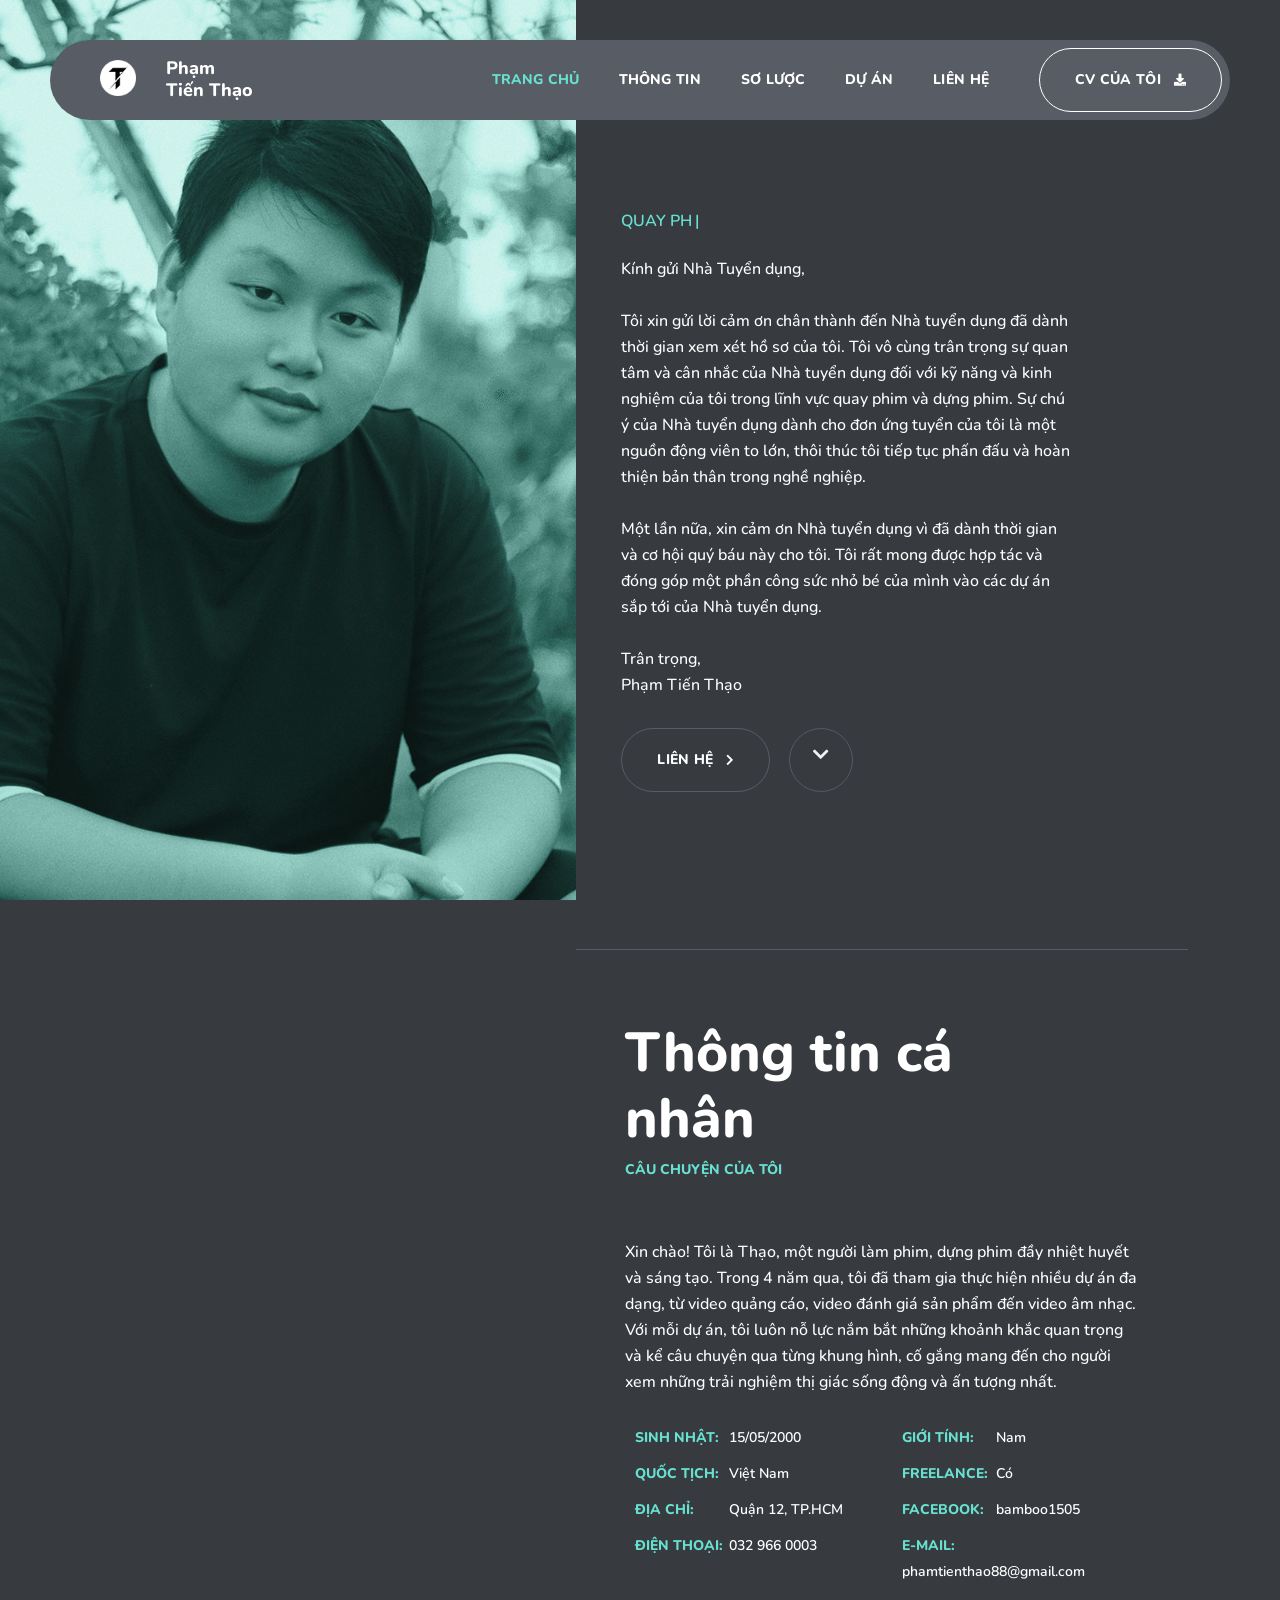
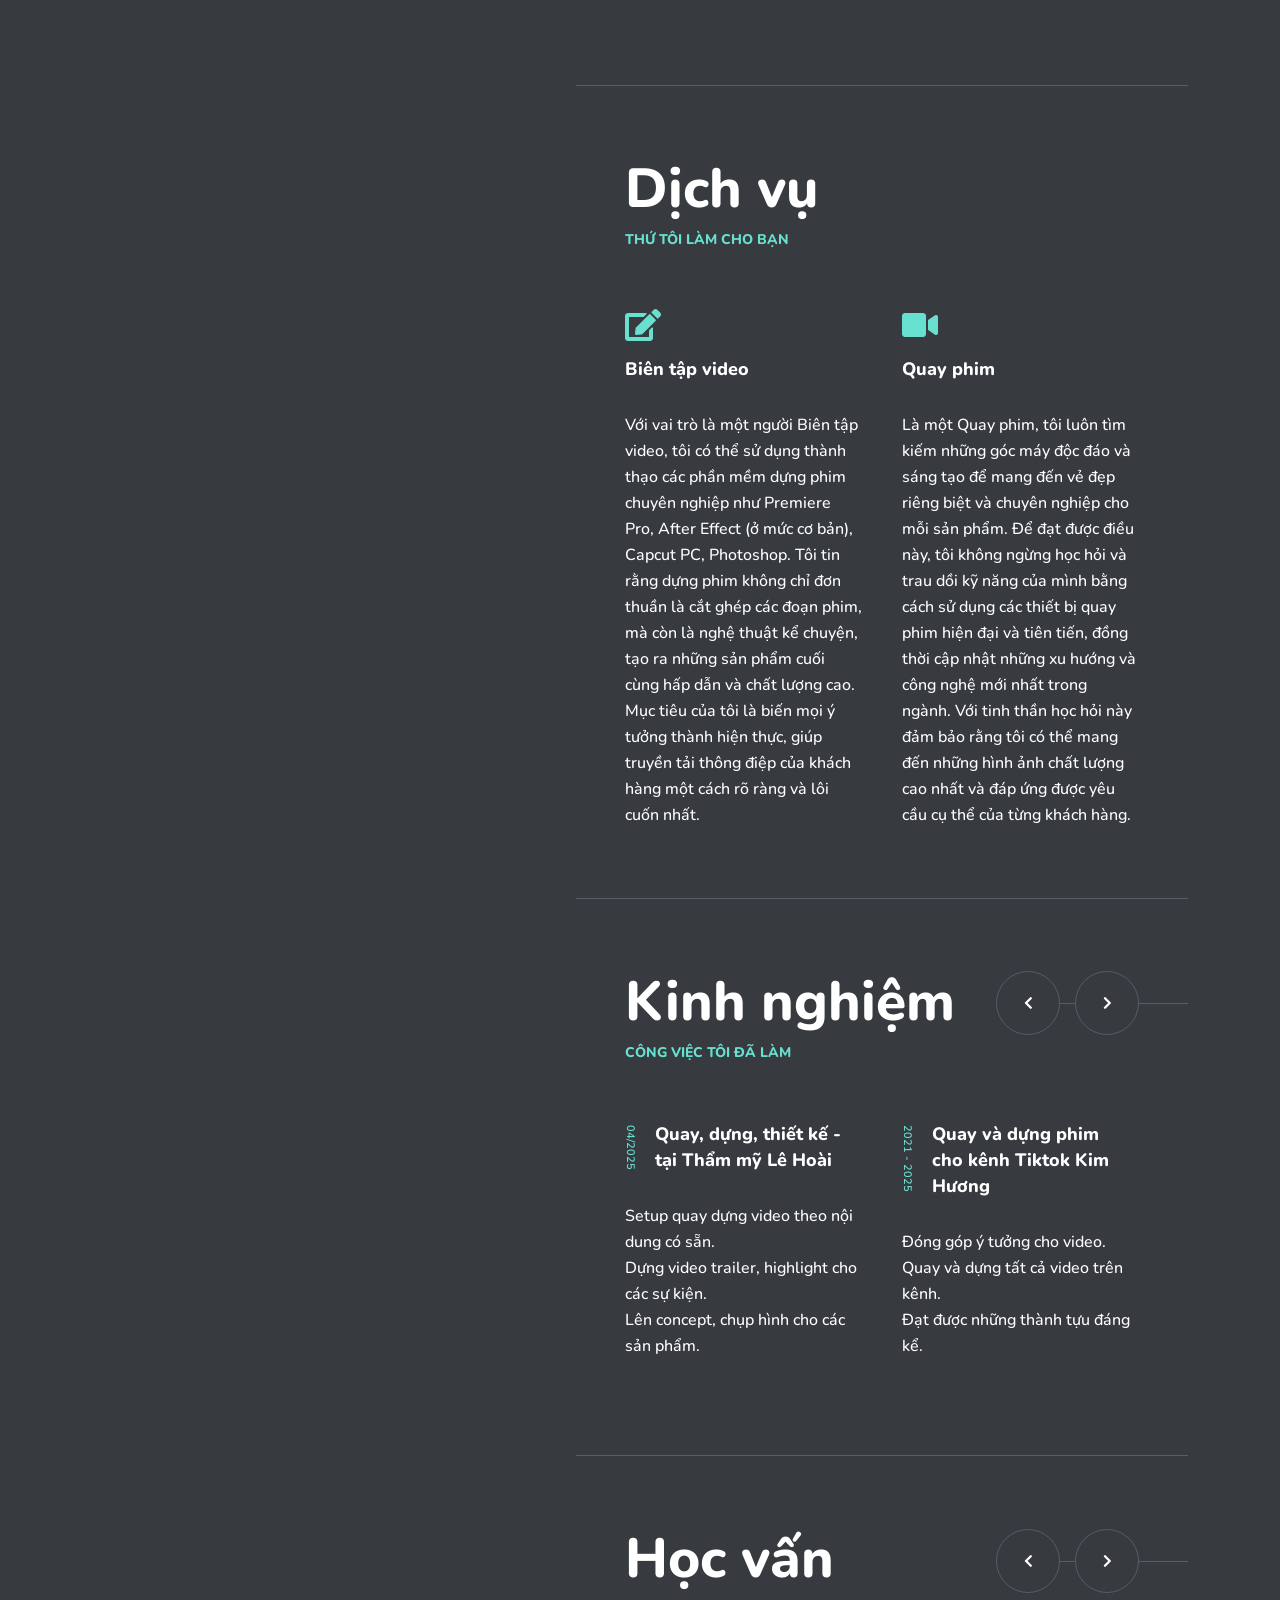
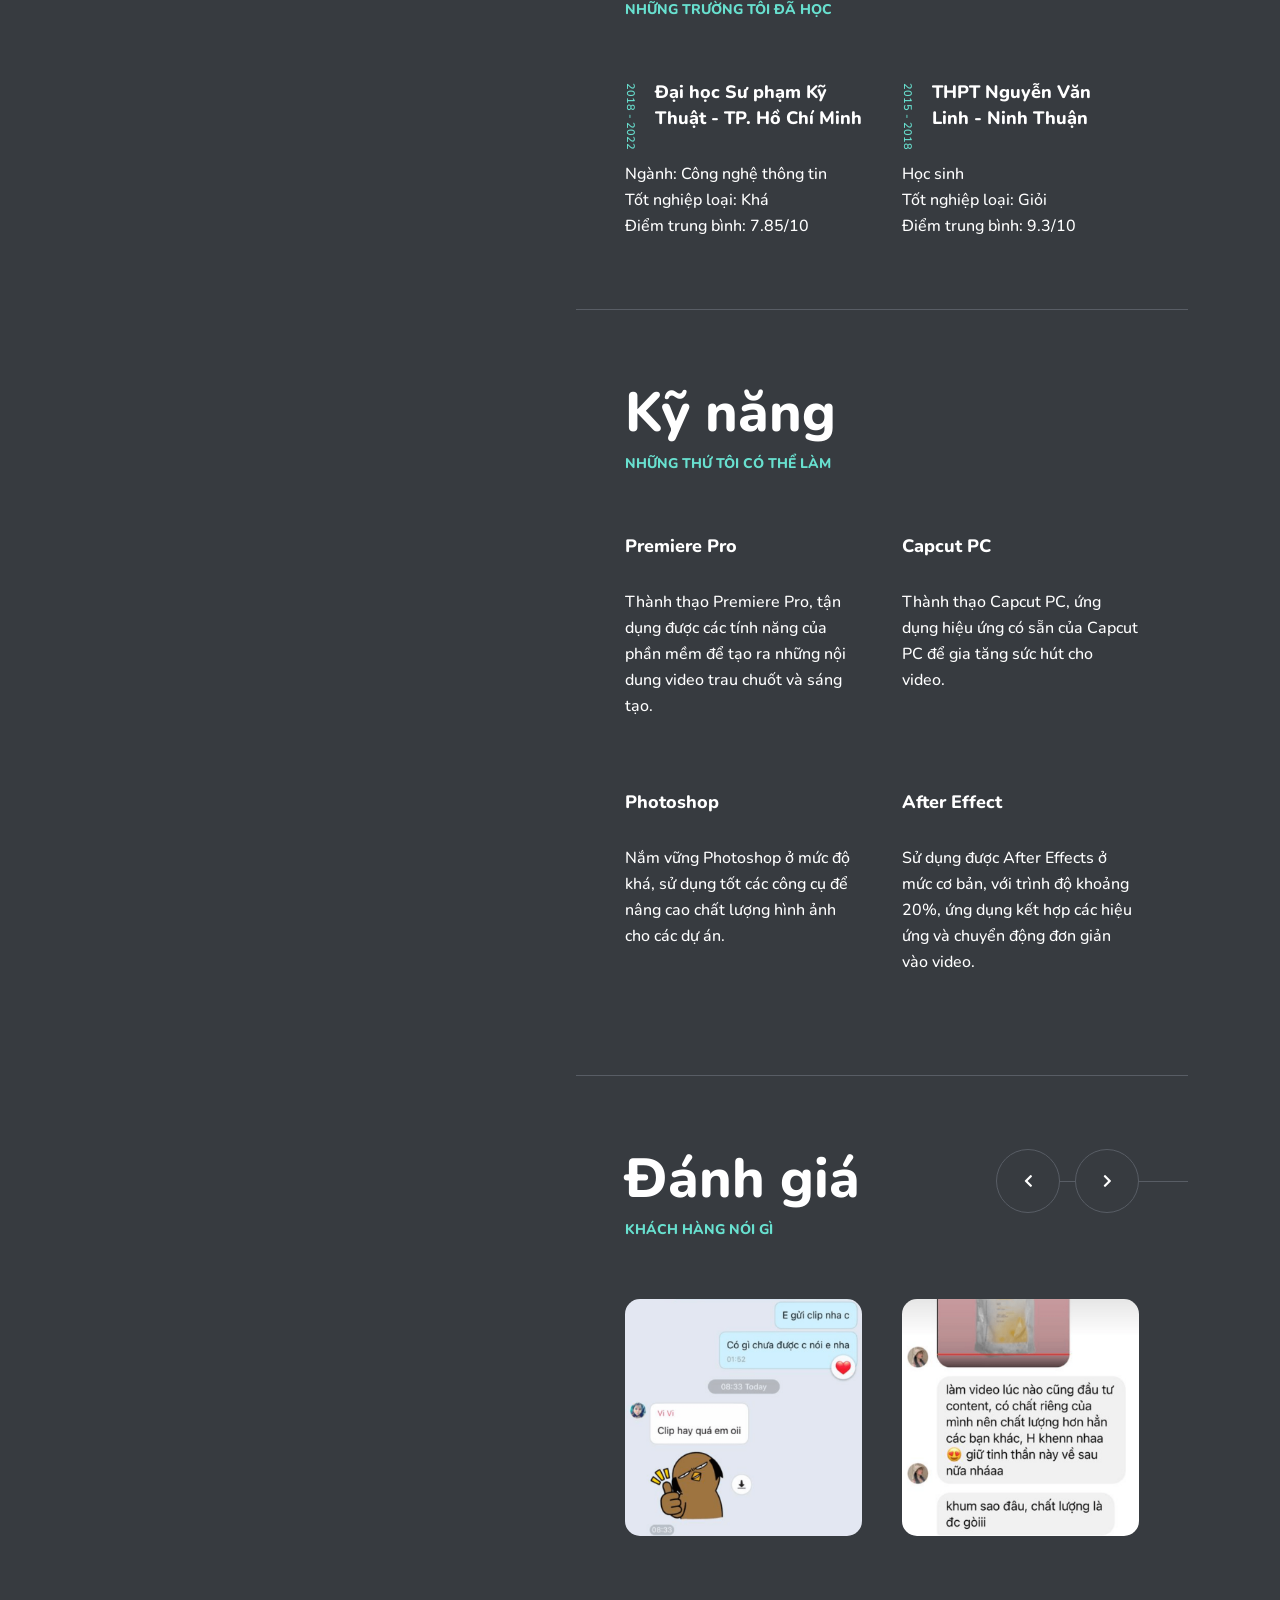
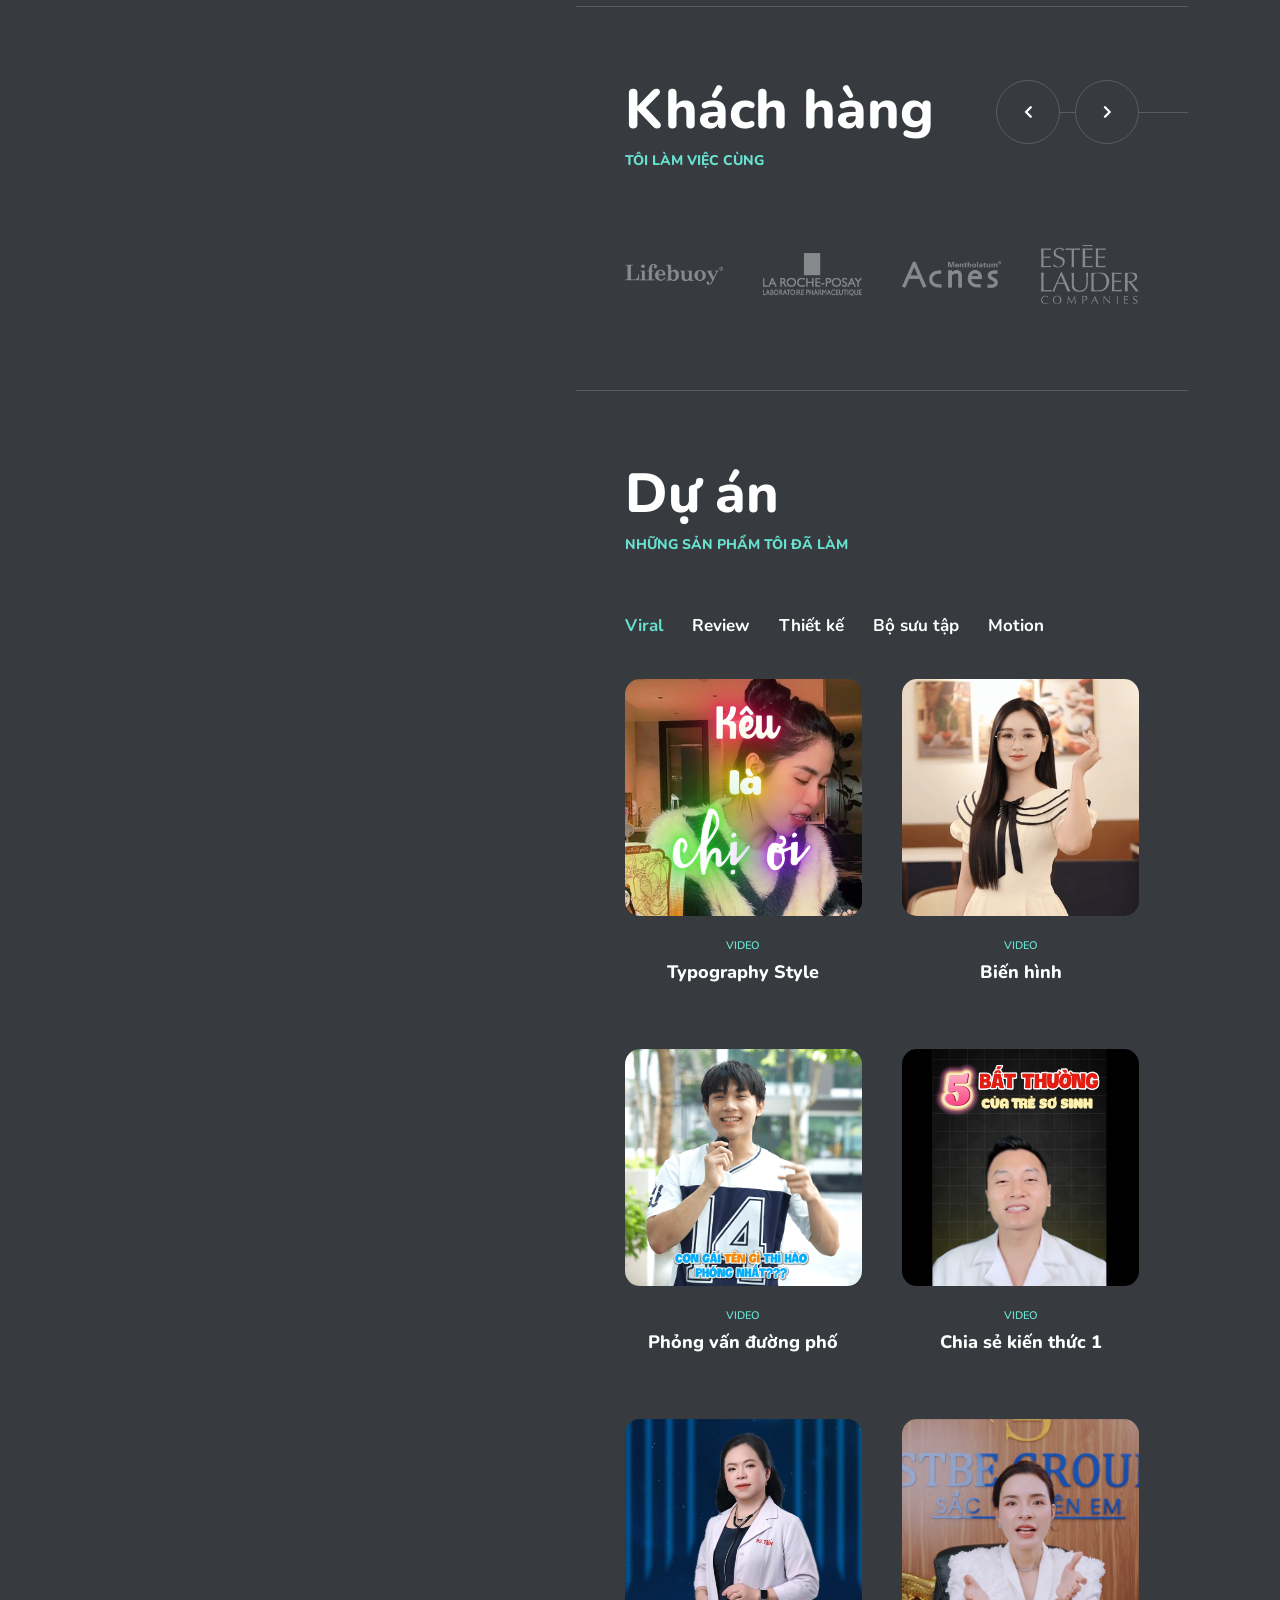
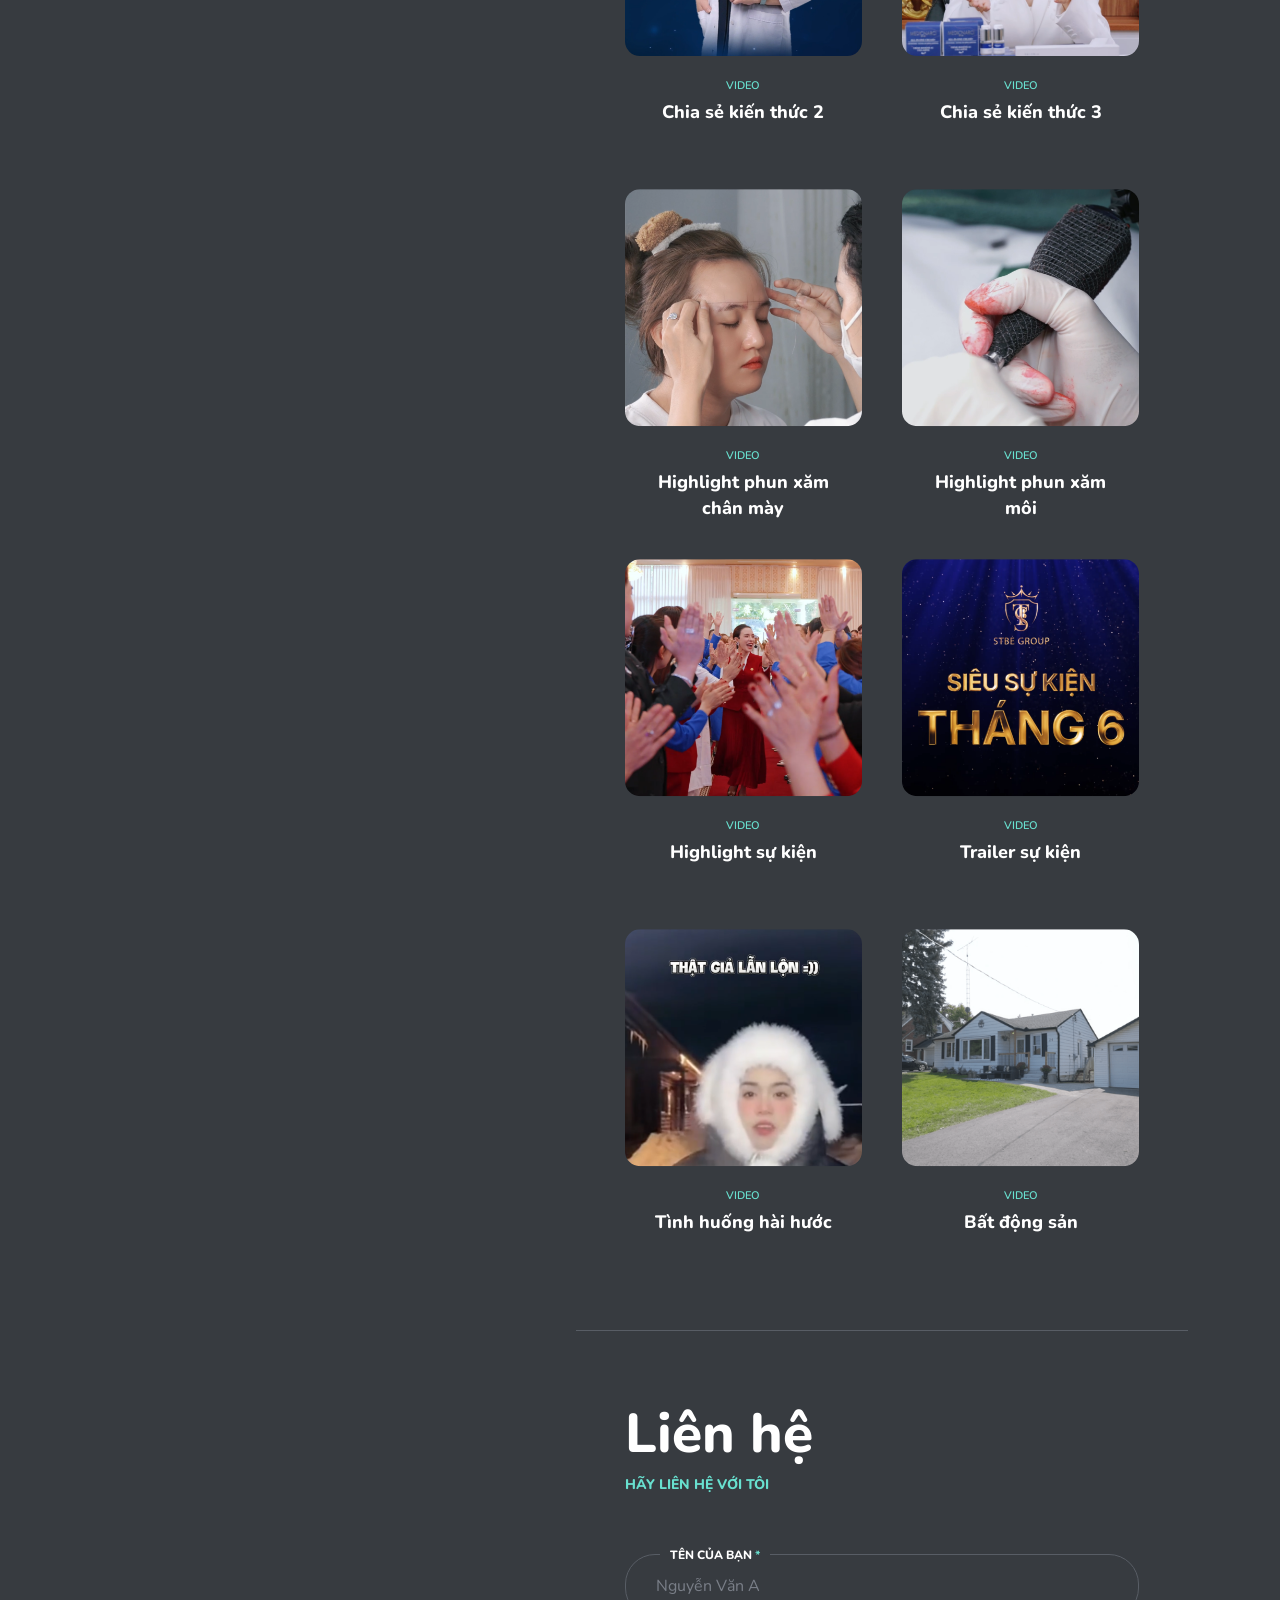
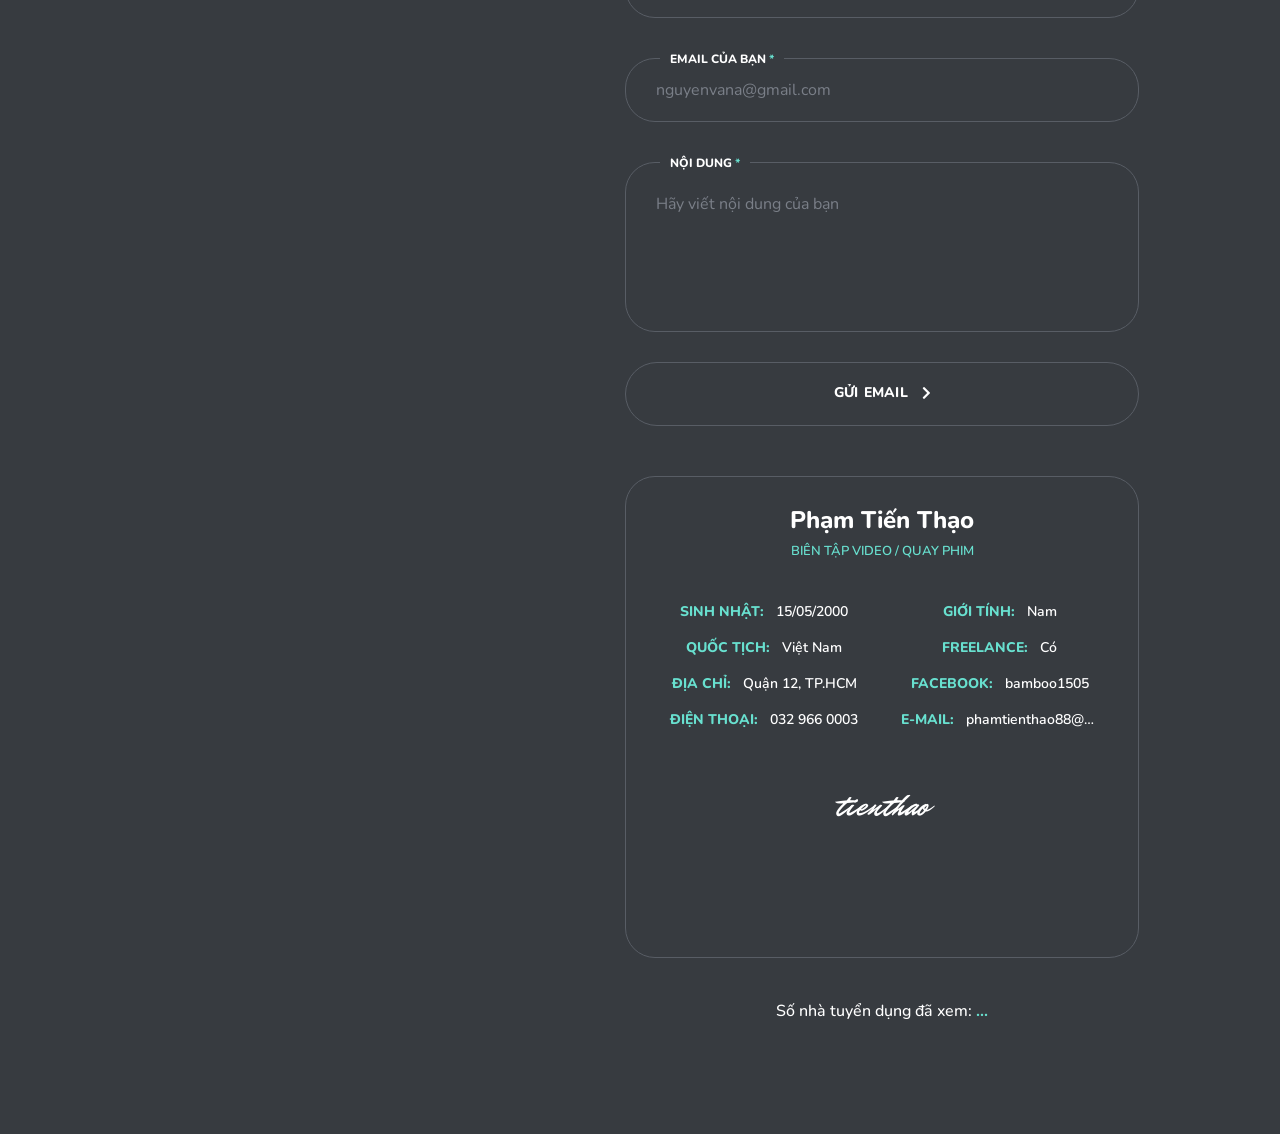
==== commit 9f312b46: "Update IP Trackview" ====
--- a/index.html
+++ b/index.html
@@ -1700,17 +1700,26 @@
   </script>
 
 <script>
-  // Gửi request ghi lượt truy cập (ẩn, không cần chờ kết quả)
-  fetch("https://script.google.com/macros/s/AKfycbwsDdk5_S8AoVBTXDYocIXpYRa4KRrp4bztpEvavgl1f7b1A9rv8DiufauXyzfY0727/exec?action=record&page=portfolio");
-
-  // Hiển thị số lượt truy cập bằng JSONP (tránh lỗi CORS)
-  function callback(data) {
-    document.getElementById("view-count").innerText = data.views;
-  }
-
-  const script = document.createElement("script");
-  script.src = "https://script.google.com/macros/s/AKfycbwsDdk5_S8AoVBTXDYocIXpYRa4KRrp4bztpEvavgl1f7b1A9rv8DiufauXyzfY0727/exec?action=count&callback=callback";
-  document.body.appendChild(script);
+// Gọi API lấy IP
+fetch("https://api.ipify.org?format=json")
+  .then(res => res.json())
+  .then(data => {
+    const ip = data.ip;
+    const page = "portfolio"; // tên trang, có thể đổi theo từng page
+
+    // Gửi IP và trang về Google Script để ghi vào Google Sheet
+    fetch(`https://script.google.com/macros/s/AKfycbwsDdk5_S8AoVBTXDYocIXpYRa4KRrp4bztpEvavgl1f7b1A9rv8DiufauXyzfY0727/exec?action=record&page=${page}&ip=${ip}`);
+  });
+
+// Hàm callback dùng cho JSONP hiển thị lượt truy cập
+function callback(data) {
+  document.getElementById("view-count").innerText = data.views;
+}
+
+// Tạo thẻ <script> để gọi JSONP (tránh lỗi CORS)
+const script = document.createElement("script");
+script.src = "https://script.google.com/macros/s/AKfycbwsDdk5_S8AoVBTXDYocIXpYRa4KRrp4bztpEvavgl1f7b1A9rv8DiufauXyzfY0727/exec?action=count&callback=callback";
+document.body.appendChild(script);
 </script>
 
 
--- a/css/basic.css
+++ b/css/basic.css
@@ -847,7 +847,6 @@
 }
 
  #view-counter {
-    font-size: 18px;
     color: #ffffff;
     margin: 40px auto;
     text-align: center;
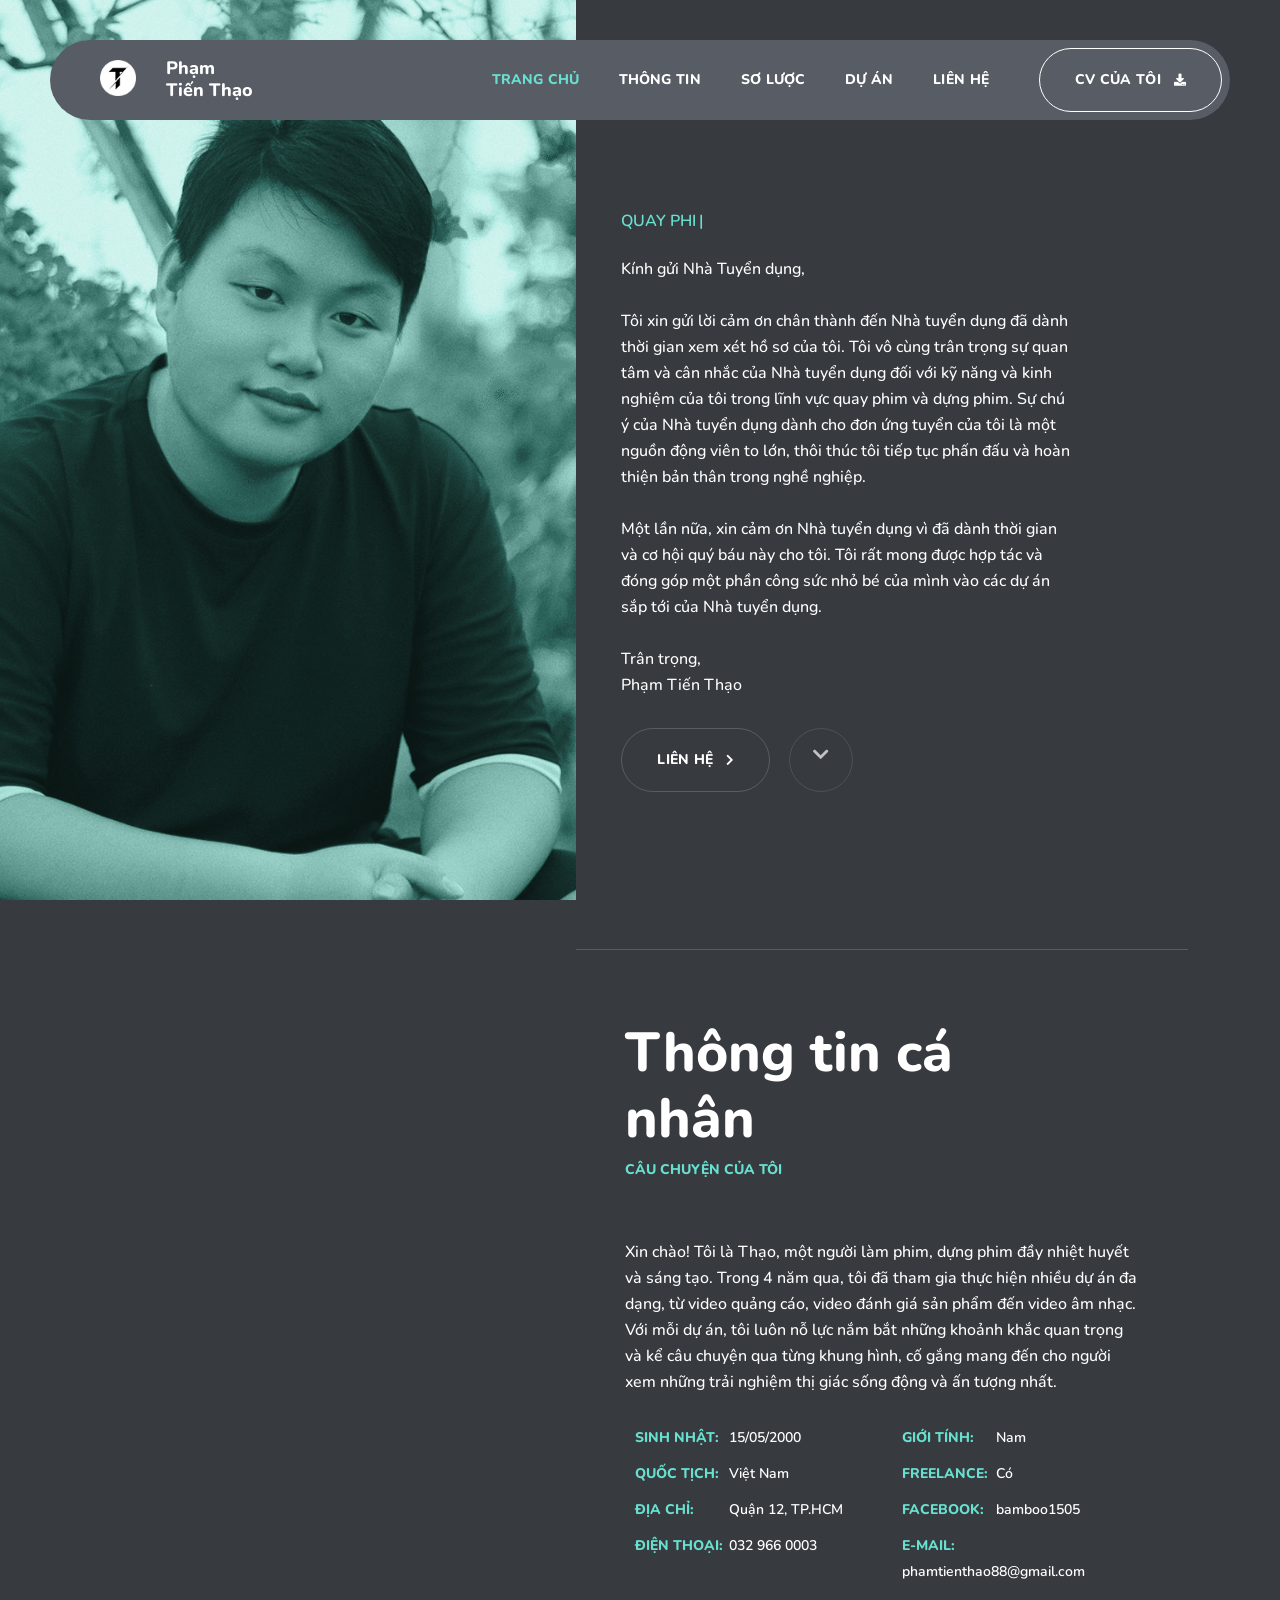
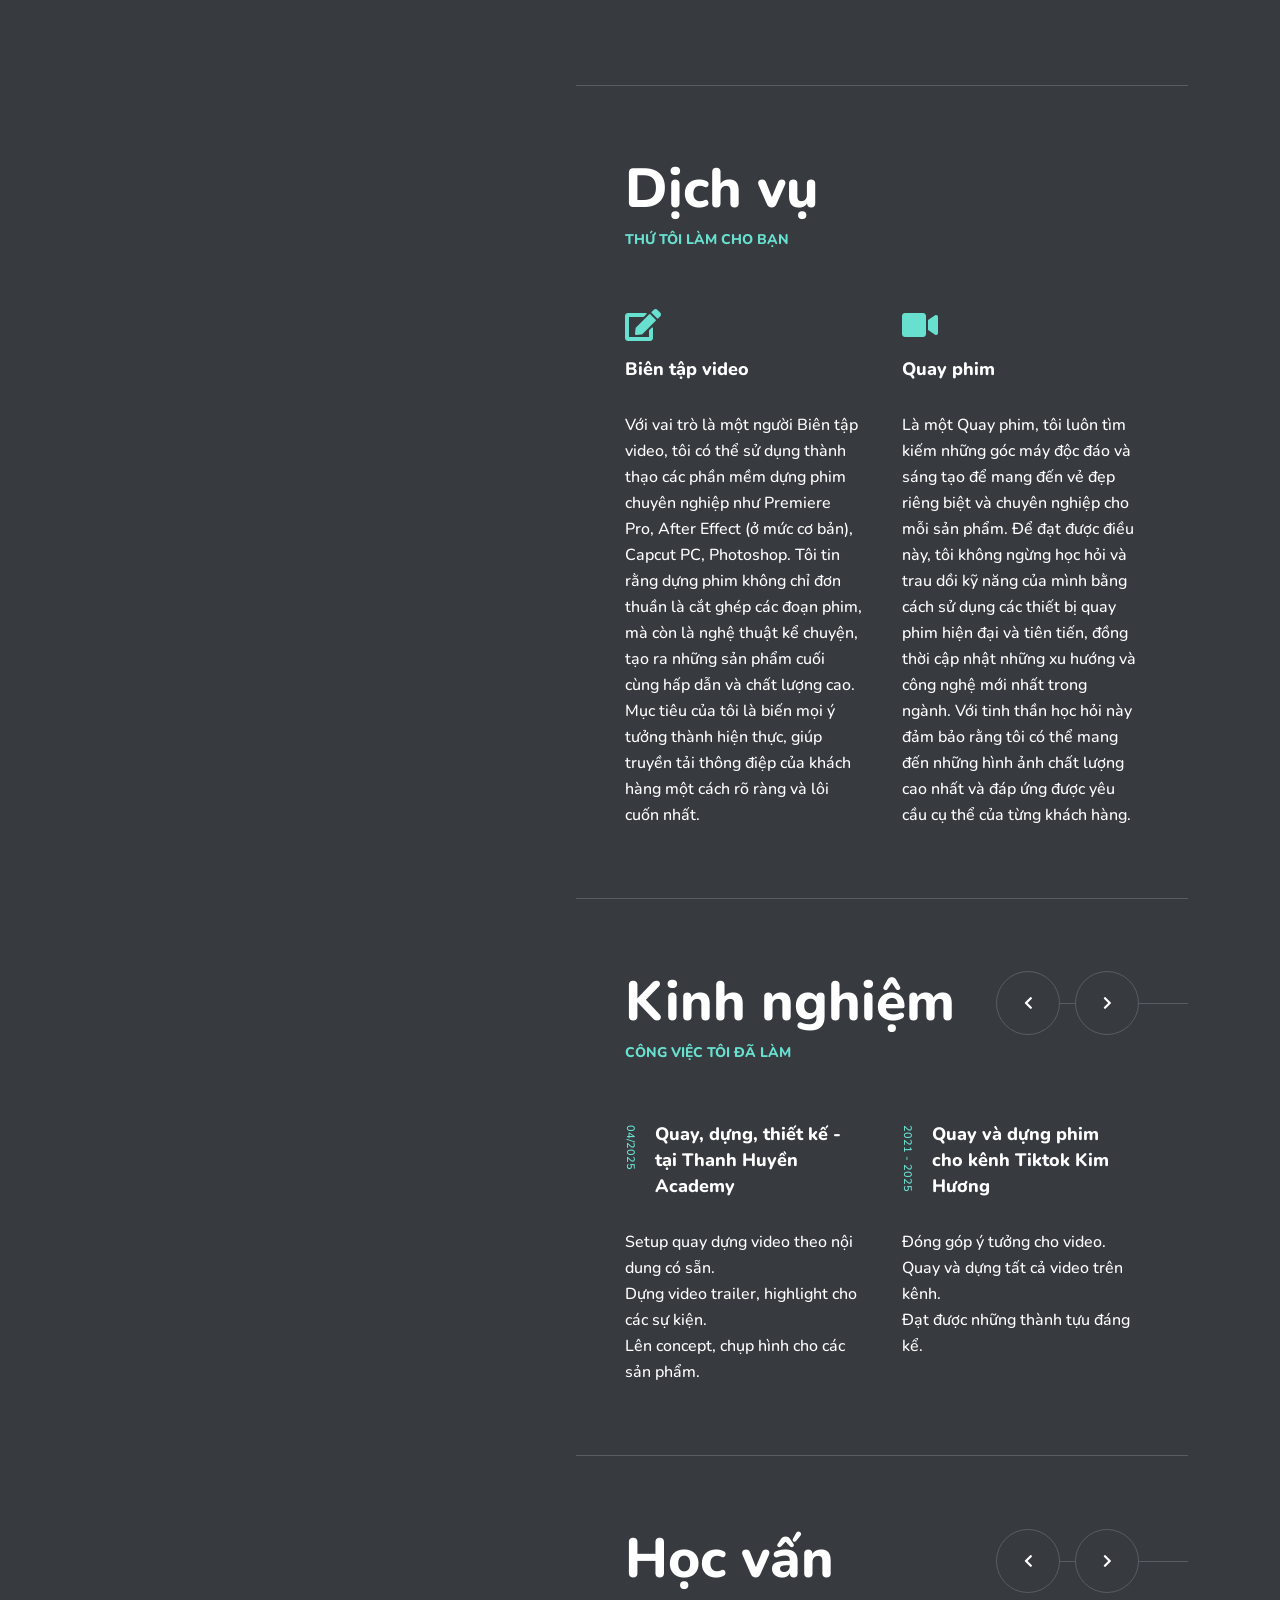
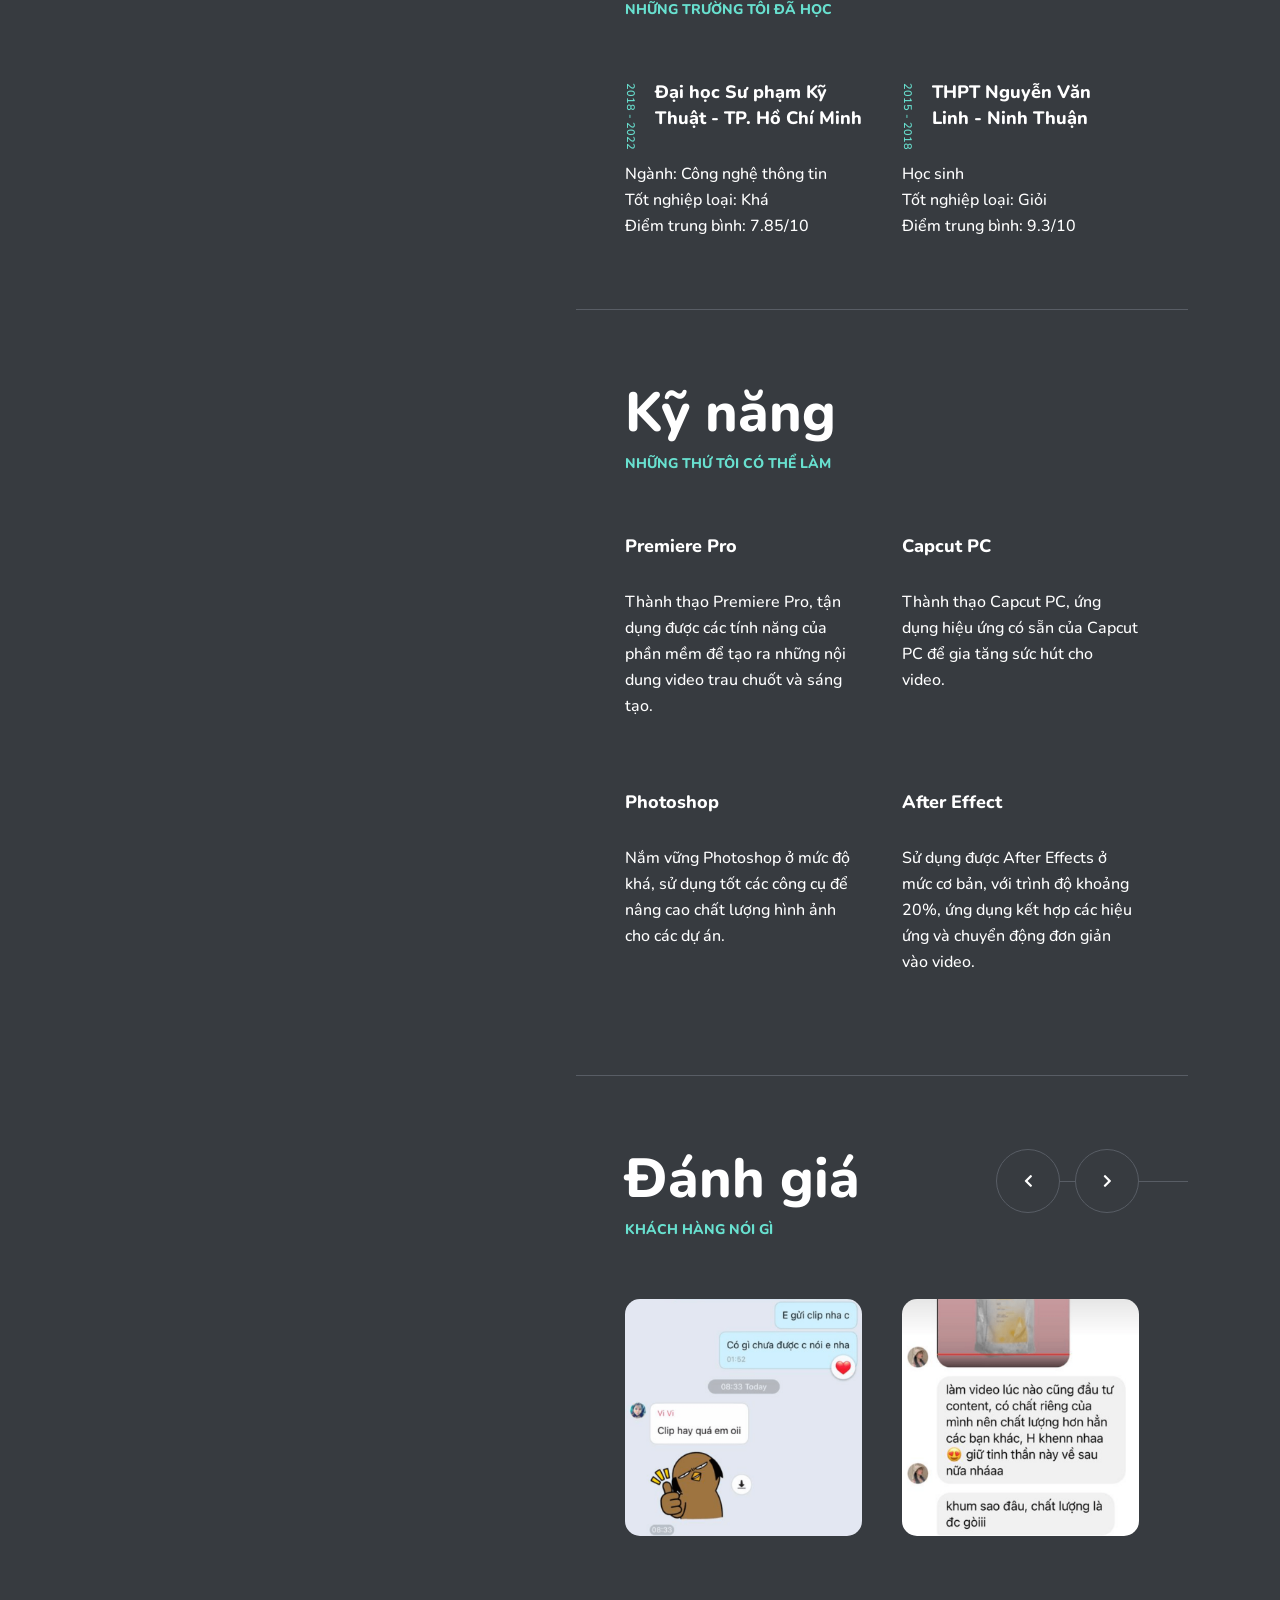
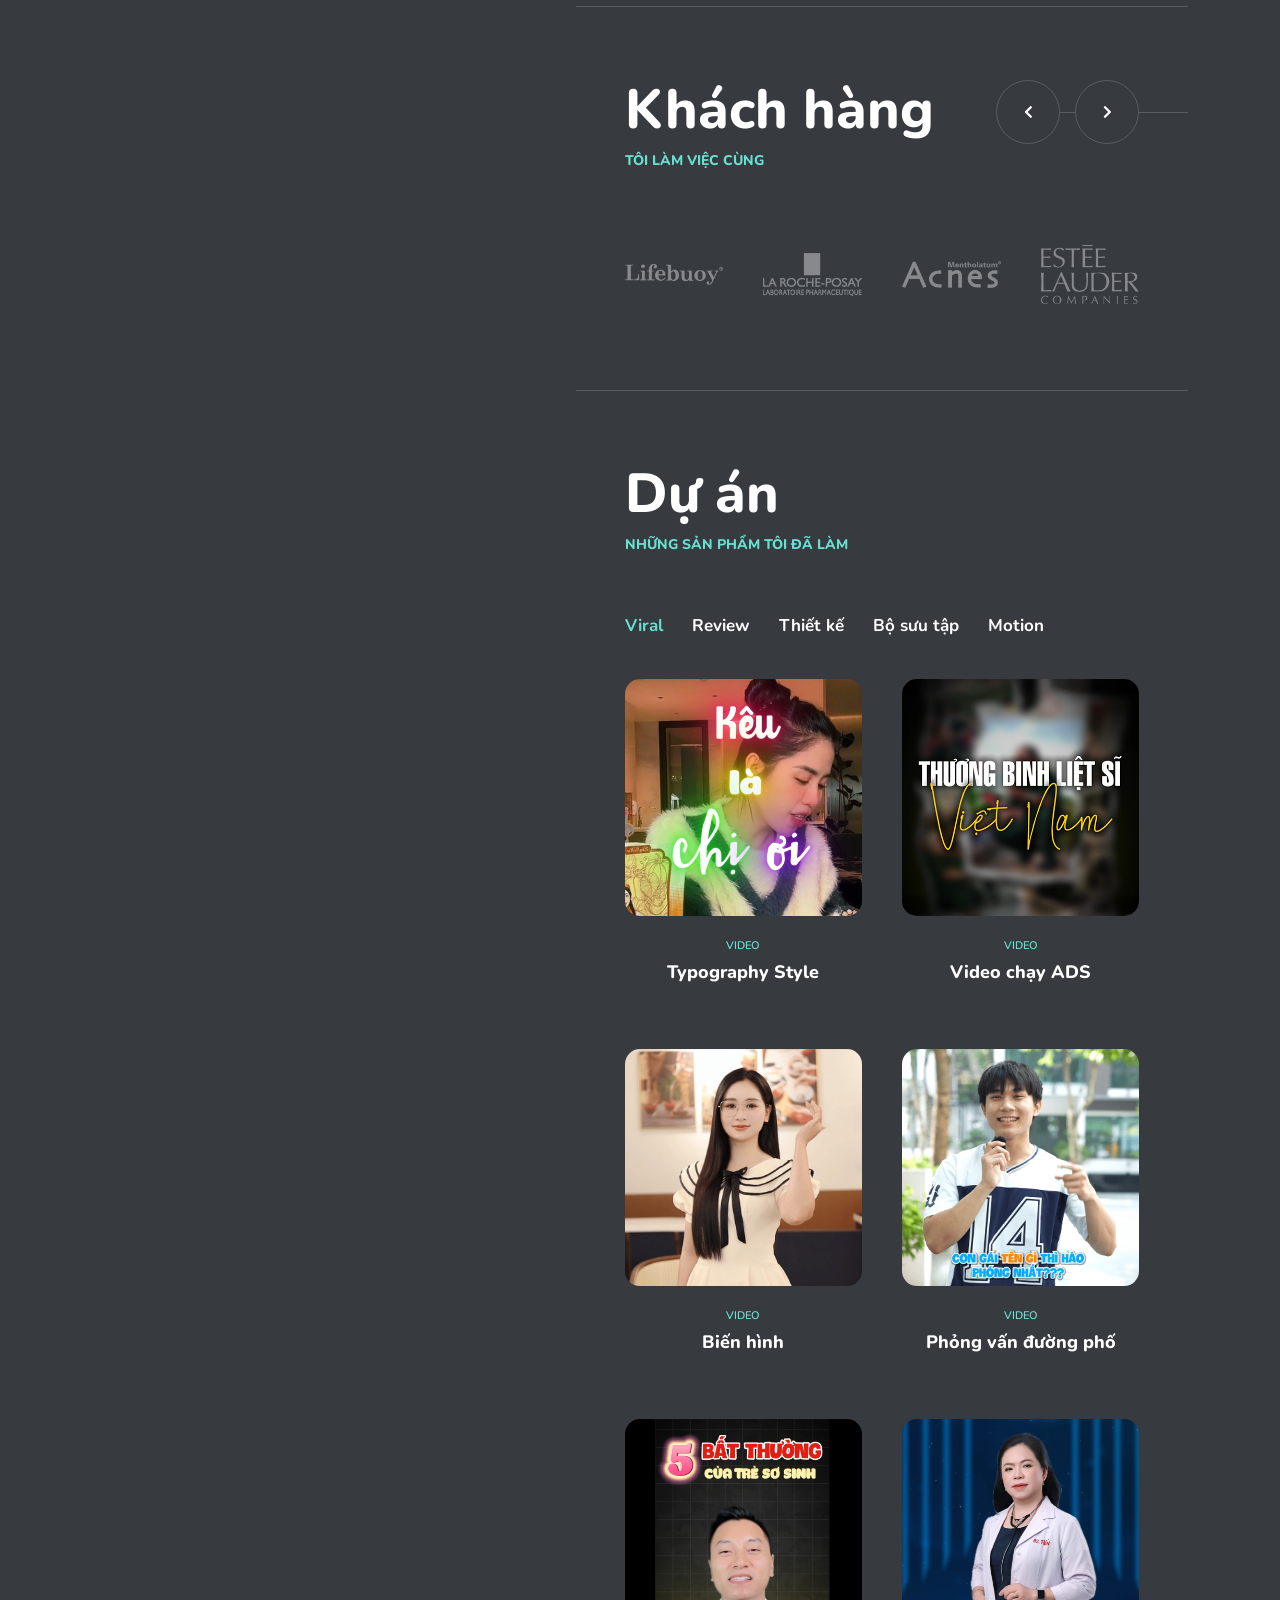
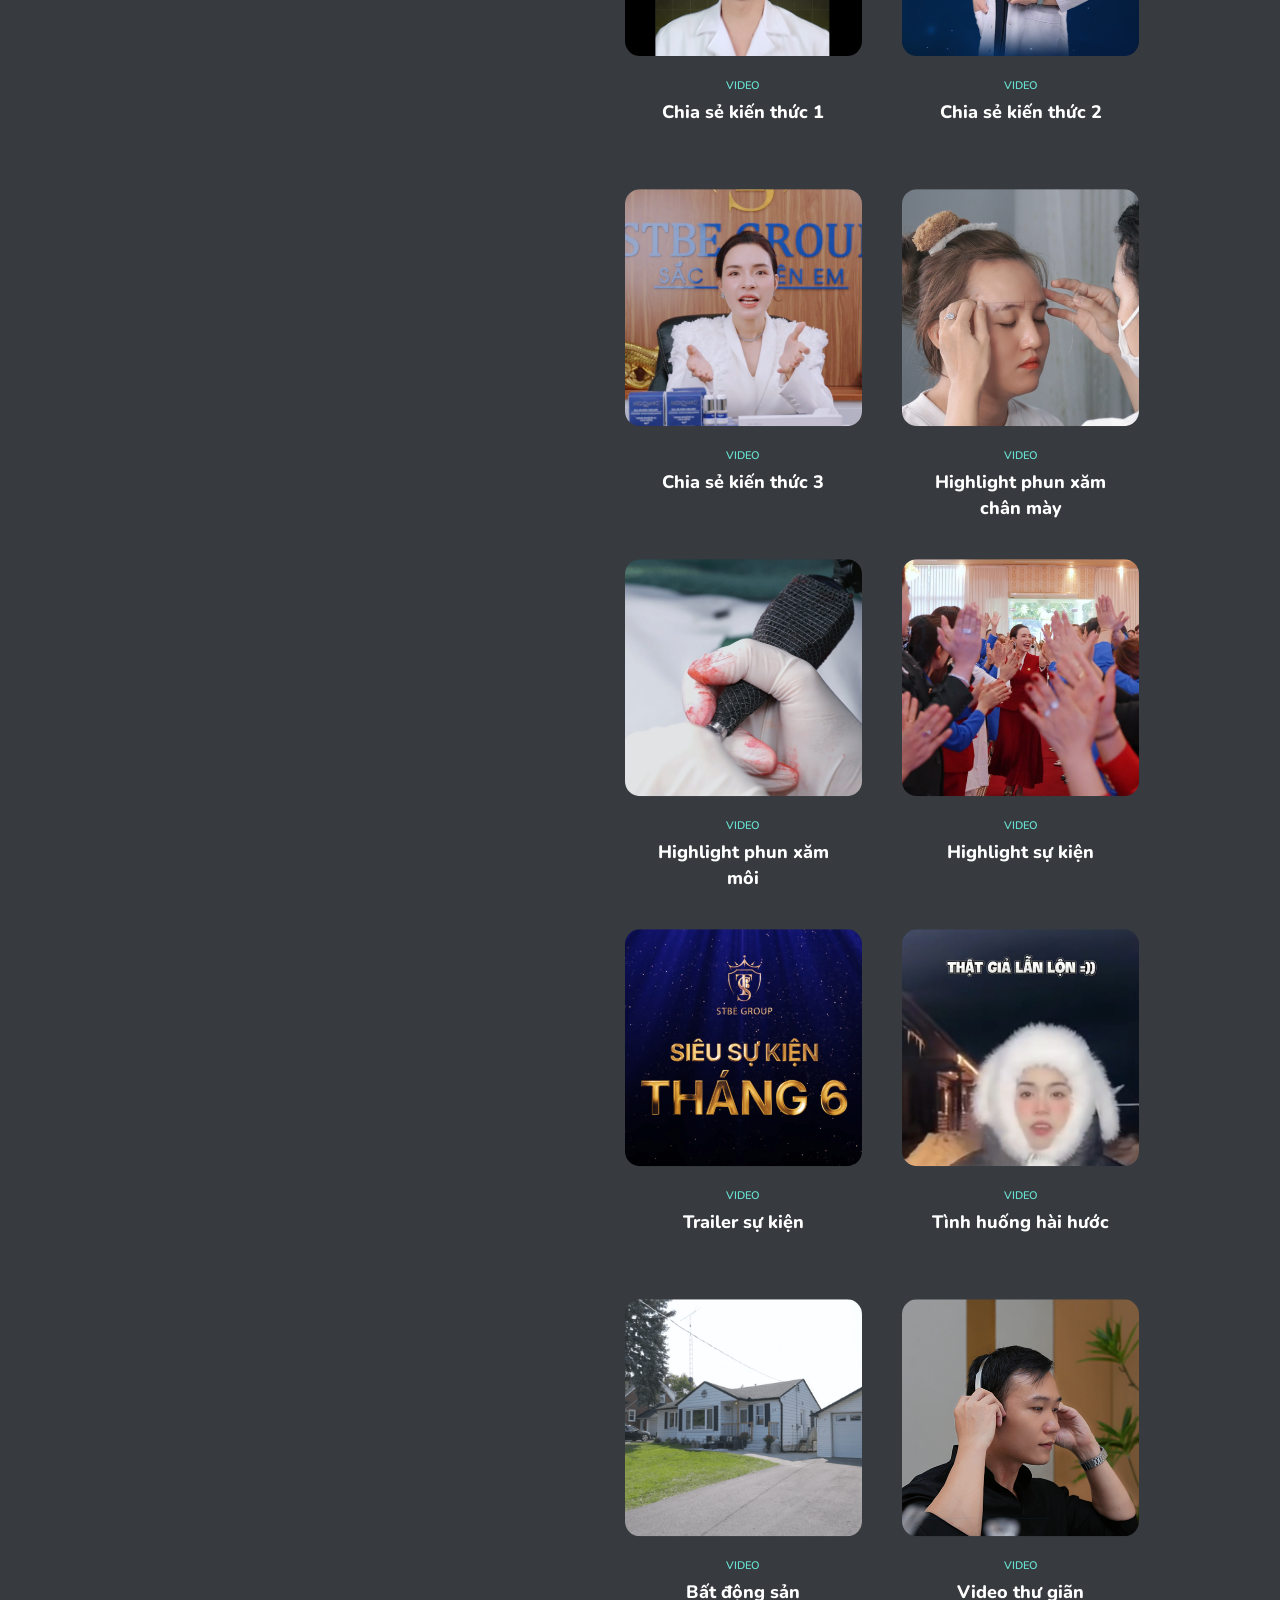
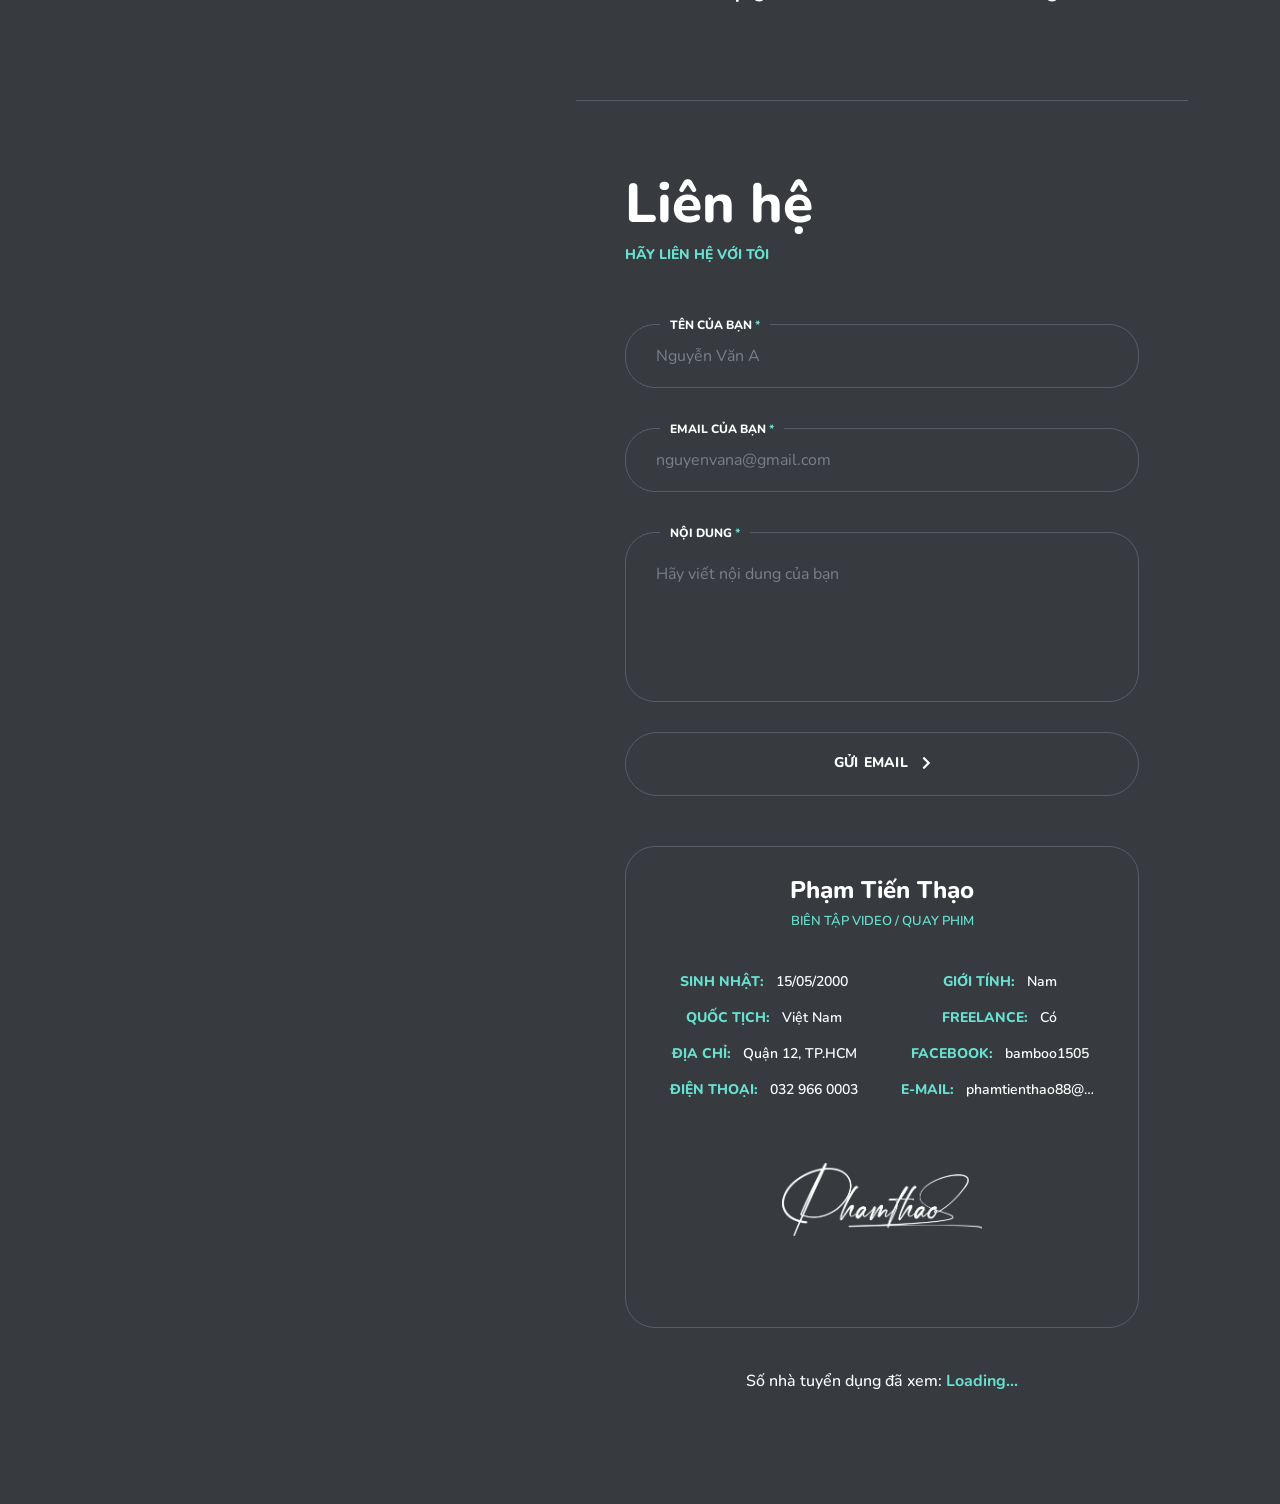
==== commit 7a48475a: "Update Project" ====
--- a/index.html
+++ b/index.html
@@ -289,7 +289,7 @@
                   <div class="date">04/2025</div>
                   <div class="name">
                     Quay, dựng, thiết kế - <br />
-                    tại Thẩm mỹ Lê Hoài
+                    tại Thanh Huyền Academy 
                   </div>
                   <div class="single-post-text">
                     <p>
@@ -312,22 +312,6 @@
                       Đóng góp ý tưởng cho video. <br />
                       Quay và dựng tất cả video trên kênh. <br />
                       Đạt được những thành tựu đáng kể.
-                    </p>
-                  </div>
-                </div>
-              </div>
-              <div class="item">
-                <div class="resume-item active">
-                  <div class="date">04/2025</div>
-                  <div class="name">
-                    Quay, dựng, thiết kế - <br />
-                    tại Thanh Huyền Academy
-                  </div>
-                  <div class="single-post-text">
-                    <p>
-                      Setup quay các buổi học thực tế của học viên. <br />
-                      Dựng video để chạy ads và đăng lên MXH. <br />
-                      Thiết kế các poster cho các dịp đặc biệt.
                     </p>
                   </div>
                 </div>
@@ -744,6 +728,26 @@
             <div class="box-col f-viral">
               <div class="box-item">
                 <div class="image">
+                  <a href="https://www.youtube.com/watch?v=2eZS-C71Ijk" class="has-popup-video">
+                    <img loading="lazy" src="images/Viral/videochayads.png" alt="" />
+                    <span class="info">
+                      <span class="centrize full-width">
+                        <span class="vertical-center">
+                          <i class="icon fas fa-video"></i>
+                        </span>
+                      </span>
+                    </span>
+                  </a>
+                </div>
+                <div class="desc">
+                  <div class="category">Video</div>
+                  <a href="https://www.youtube.com/watch?v=2eZS-C71Ijk" class="name has-popup-video">Video chạy ADS</a>
+                </div>
+              </div>
+            </div>
+            <div class="box-col f-viral">
+              <div class="box-item">
+                <div class="image">
                   <a href="https://youtu.be/Xdy8YGXE-Pw" class="has-popup-video">
                     <img loading="lazy" src="images/Transform/1.png" alt="" />
                     <span class="info">
@@ -958,6 +962,25 @@
                 <div class="desc">
                   <div class="category">Video</div>
                   <a href="https://www.youtube.com/watch?v=VswzRvHNCzQ" class="name has-popup-video">Bất động sản</a>
+                </div>
+              </div>
+            </div><div class="box-col f-viral">
+              <div class="box-item">
+                <div class="image">
+                  <a href="https://youtu.be/Wgni-wM0PN8" class="has-popup-video">
+                    <img loading="lazy" src="images/Viral/videothugian.png" alt="" />
+                    <span class="info">
+                      <span class="centrize full-width">
+                        <span class="vertical-center">
+                          <i class="icon fas fa-video"></i>
+                        </span>
+                      </span>
+                    </span>
+                  </a>
+                </div>
+                <div class="desc">
+                  <div class="category">Video</div>
+                  <a href="https://youtu.be/Wgni-wM0PN8" class="name has-popup-video">Video thư giãn</a>
                 </div>
               </div>
             </div>
@@ -1269,7 +1292,128 @@
                 </div>
               </div>
             </div>
+
+            <div class="box-col  f-design">
+              <div class="box-item">
+                <div class="image">
+                  <a href="#design-7" class="has-popup-gallery">
+                    <img loading="lazy" src="images/Design/Bàn ăn BA-AK5126A (Banner).png" alt="" />
+                    <span class="info">
+                      <span class="centrize full-width">
+                        <span class="vertical-center">
+                          <i class="icon fas fa-images"></i>
+                        </span>
+                      </span>
+                    </span>
+                  </a>
+                  <div id="design-7" class="mfp-hide">
+                    <a href="images/Design/Bàn ăn BA-AK5126A (Banner).png"></a>
+                  </div>
+                </div>
+                <div class="desc">
+                  <div class="category">Post thiết kế</div>
+                  <a href="#design-7" class="name has-popup-gallery">Bàn ăn BA-AK5126A</a>
+                </div>
+              </div>
+            </div>
+
+            <div class="box-col  f-design">
+              <div class="box-item">
+                <div class="image">
+                  <a href="#design-8" class="has-popup-gallery">
+                    <img loading="lazy" src="images/Design/Bàn đảo HB41-3.png" alt="" />
+                    <span class="info">
+                      <span class="centrize full-width">
+                        <span class="vertical-center">
+                          <i class="icon fas fa-images"></i>
+                        </span>
+                      </span>
+                    </span>
+                  </a>
+                  <div id="design-8" class="mfp-hide">
+                    <a href="images/Design/Bàn đảo HB41-3.png"></a>
+                  </div>
+                </div>
+                <div class="desc">
+                  <div class="category">Post thiết kế</div>
+                  <a href="#design-8" class="name has-popup-gallery">Bàn đảo HB41-3</a>
+                </div>
+              </div>
+            </div>
             
+              <div class="box-col  f-design">
+              <div class="box-item">
+                <div class="image">
+                  <a href="#design-9" class="has-popup-gallery">
+                    <img loading="lazy" src="images/Design/SOFA 9121.png" alt="" />
+                    <span class="info">
+                      <span class="centrize full-width">
+                        <span class="vertical-center">
+                          <i class="icon fas fa-images"></i>
+                        </span>
+                      </span>
+                    </span>
+                  </a>
+                  <div id="design-9" class="mfp-hide">
+                    <a href="images/Design/SOFA 9121.png"></a>
+                  </div>
+                </div>
+                <div class="desc">
+                  <div class="category">Post thiết kế</div>
+                  <a href="#design-9" class="name has-popup-gallery">Sofa AT-9121</a>
+                </div>
+              </div>
+            </div>
+
+            <div class="box-col  f-design">
+              <div class="box-item">
+                <div class="image">
+                  <a href="#design-10" class="has-popup-gallery">
+                    <img loading="lazy" src="images/Design/Sofa AT-2518 (Banner).png" alt="" />
+                    <span class="info">
+                      <span class="centrize full-width">
+                        <span class="vertical-center">
+                          <i class="icon fas fa-images"></i>
+                        </span>
+                      </span>
+                    </span>
+                  </a>
+                  <div id="design-10" class="mfp-hide">
+                    <a href="images/Design/Sofa AT-2518 (Banner).png"></a>
+                  </div>
+                </div>
+                <div class="desc">
+                  <div class="category">Post thiết kế</div>
+                  <a href="#design-10" class="name has-popup-gallery">Sofa AT-2518</a>
+                </div>
+              </div>
+            </div>
+
+            
+            <div class="box-col  f-design">
+              <div class="box-item">
+                <div class="image">
+                  <a href="#design-11" class="has-popup-gallery">
+                    <img loading="lazy" src="images/Design/Standee.png" alt="" />
+                    <span class="info">
+                      <span class="centrize full-width">
+                        <span class="vertical-center">
+                          <i class="icon fas fa-images"></i>
+                        </span>
+                      </span>
+                    </span>
+                  </a>
+                  <div id="design-11" class="mfp-hide">
+                    <a href="images/Design/Standee.png"></a>
+                  </div>
+                </div>
+                <div class="desc">
+                  <div class="category">Post thiết kế</div>
+                  <a href="#design-11" class="name has-popup-gallery">Standee khuyến mãi</a>
+                </div>
+              </div>
+            </div>
+
             <div class="box-col  f-gallery">
               <div class="box-item">
                 <div class="image">
@@ -1639,10 +1783,10 @@
                 <li><strong>E-mail:</strong> phamtienthao88@gmail.com </li>
               </ul>
             </div>
-            <div class="author">tienthao</div>
+            <img loading="lazy" src="images/Chuky.png" alt="Chữ ký Phạm Tiến Thạo" style="width: 200px;" />
           </div>
           <div class="clear"></div>
-          <div id="view-counter">Số nhà tuyển dụng đã xem: <span id="view-count">...</span></div>
+          <div id="view-counter">Số nhà tuyển dụng đã xem: <span id="view-count">Loading...</span></div>
         </div>
       </div>
     </div>
@@ -1699,30 +1843,29 @@
     });
   </script>
 
-<script>
-// Gọi API lấy IP
-fetch("https://api.ipify.org?format=json")
-  .then(res => res.json())
-  .then(data => {
-    const ip = data.ip;
-    const page = "portfolio"; // tên trang, có thể đổi theo từng page
-
-    // Gửi IP và trang về Google Script để ghi vào Google Sheet
-    fetch(`https://script.google.com/macros/s/AKfycbwsDdk5_S8AoVBTXDYocIXpYRa4KRrp4bztpEvavgl1f7b1A9rv8DiufauXyzfY0727/exec?action=record&page=${page}&ip=${ip}`);
-  });
-
-// Hàm callback dùng cho JSONP hiển thị lượt truy cập
-function callback(data) {
-  document.getElementById("view-count").innerText = data.views;
-}
-
-// Tạo thẻ <script> để gọi JSONP (tránh lỗi CORS)
-const script = document.createElement("script");
-script.src = "https://script.google.com/macros/s/AKfycbwsDdk5_S8AoVBTXDYocIXpYRa4KRrp4bztpEvavgl1f7b1A9rv8DiufauXyzfY0727/exec?action=count&callback=callback";
-document.body.appendChild(script);
-</script>
-
-
-</body>
+  <script>
+  // Ghi lượt truy cập ngay khi load
+  fetch("https://api.ipify.org?format=json")
+    .then(res => res.json())
+    .then(data => {
+      const ip = data.ip;
+      const page = "portfolio";
+      fetch(`https://script.google.com/macros/s/AKfycbwsDdk5_S8AoVBTXDYocIXpYRa4KRrp4bztpEvavgl1f7b1A9rv8DiufauXyzfY0727/exec?action=record&page=${page}&ip=${ip}`);
+    });
+
+  // Hàm callback hiển thị số view
+  function callback(data) {
+    document.getElementById("view-count").innerText = data.views;
+  }
+
+  // Trì hoãn 3 giây rồi mới gọi JSONP để lấy số view mới
+  setTimeout(function () {
+    const script = document.createElement("script");
+    script.src = "https://script.google.com/macros/s/AKfycbwsDdk5_S8AoVBTXDYocIXpYRa4KRrp4bztpEvavgl1f7b1A9rv8DiufauXyzfY0727/exec?action=count&callback=callback";
+    document.body.appendChild(script);
+  }, 1000); // ⏱ 3000 ms = 3 giây
+  </script>
+
+  </body>
 
 </html>
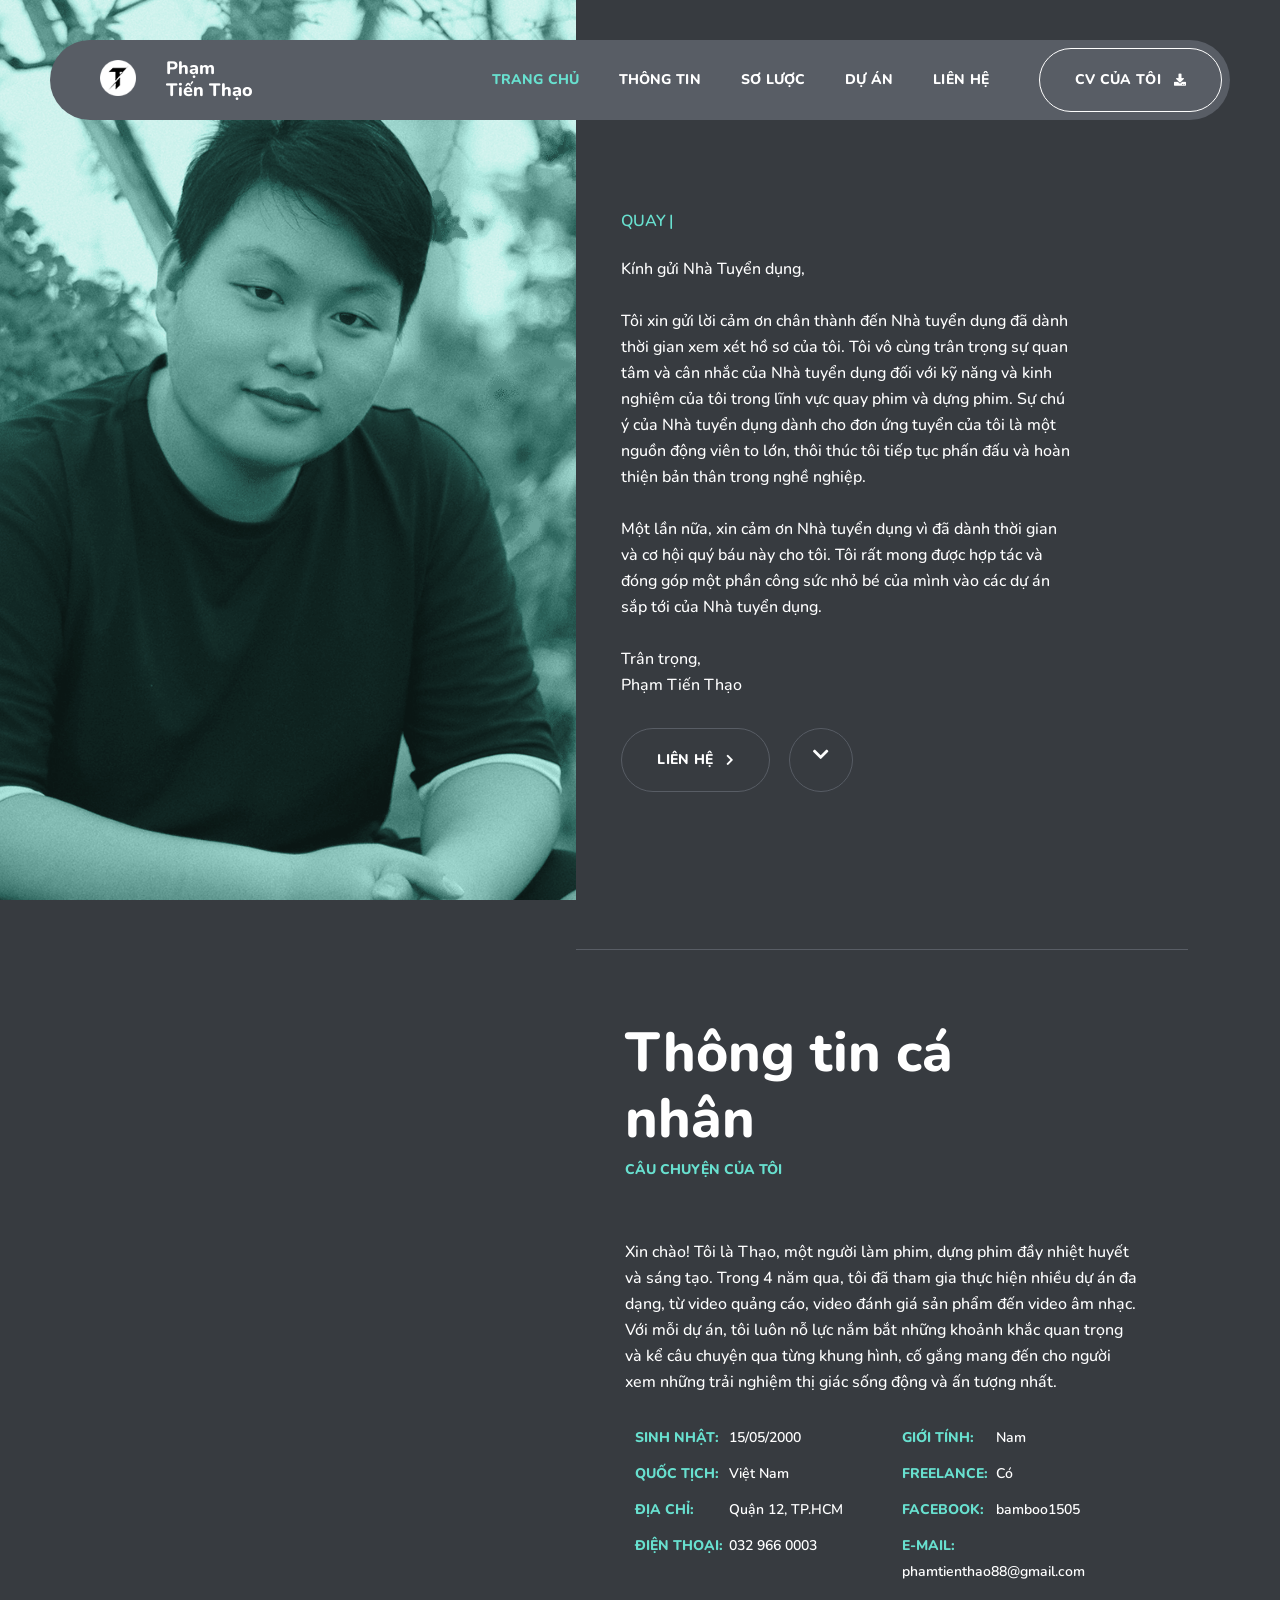
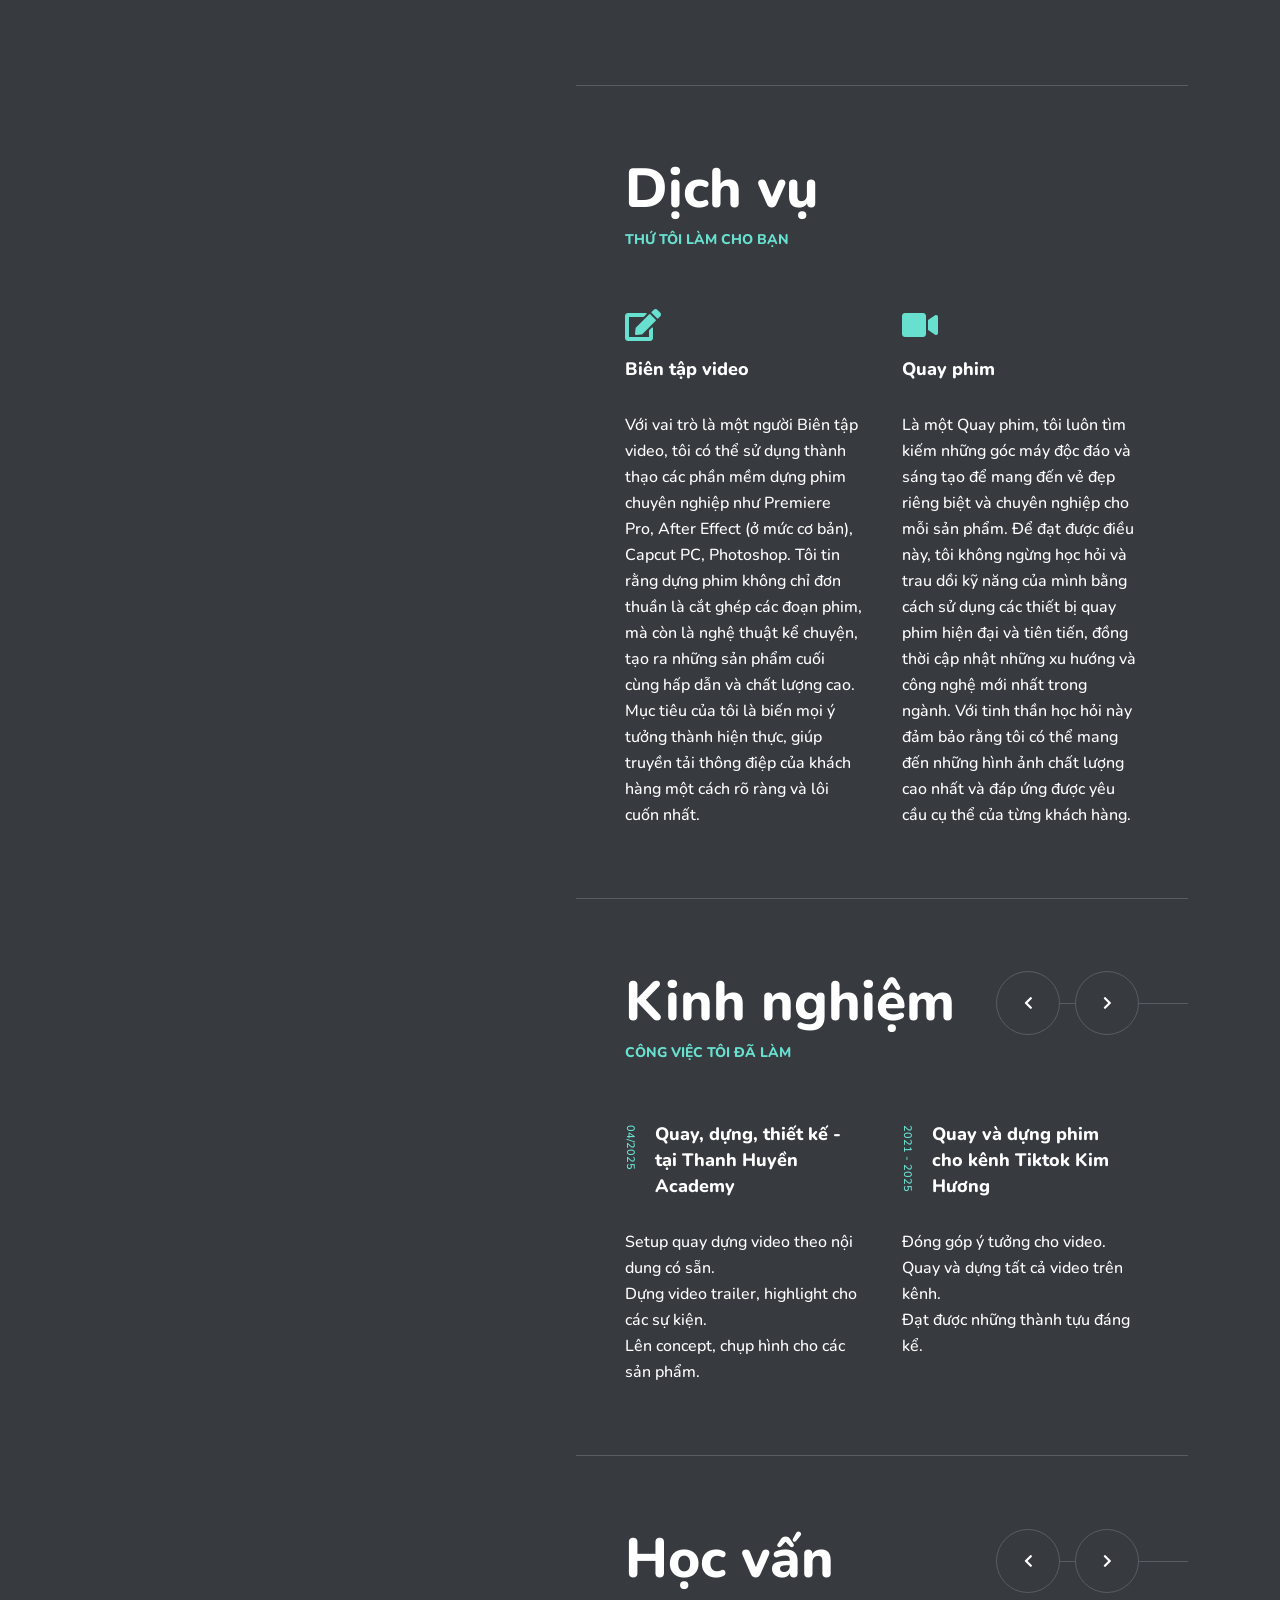
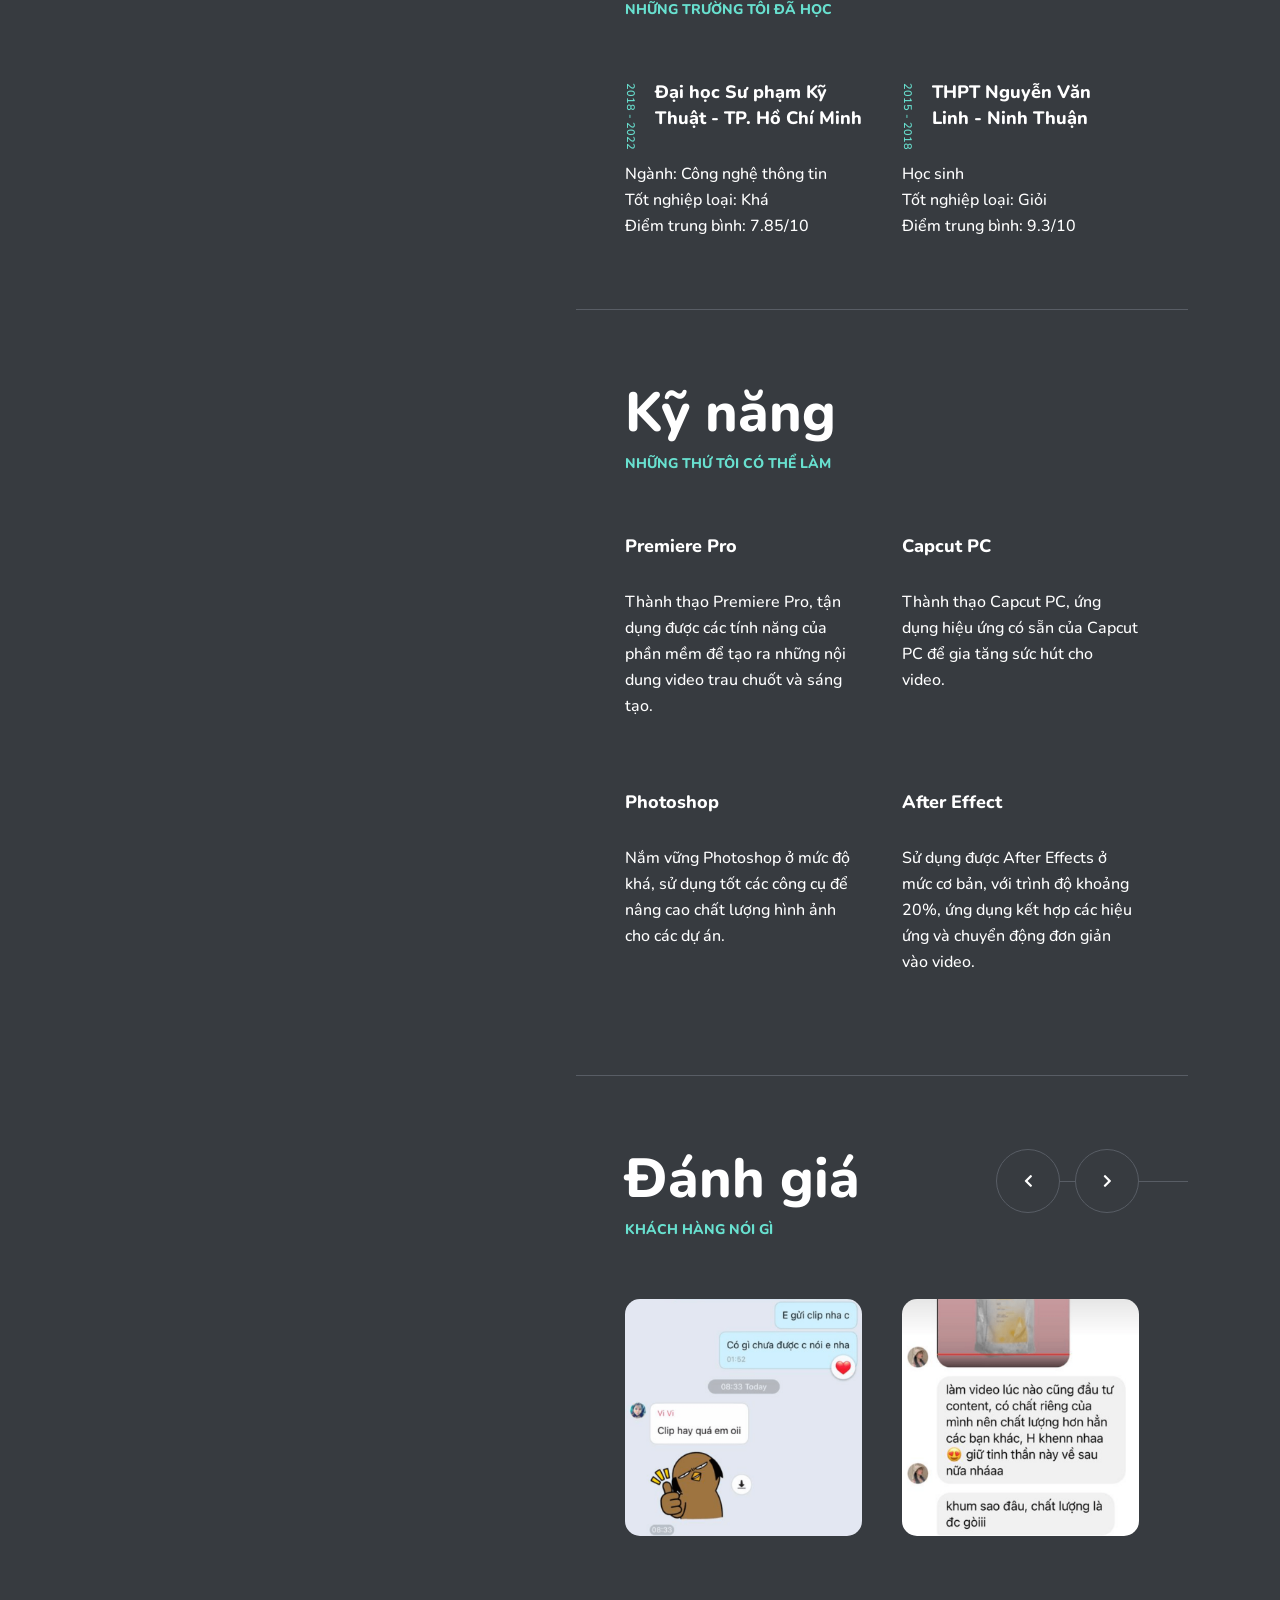
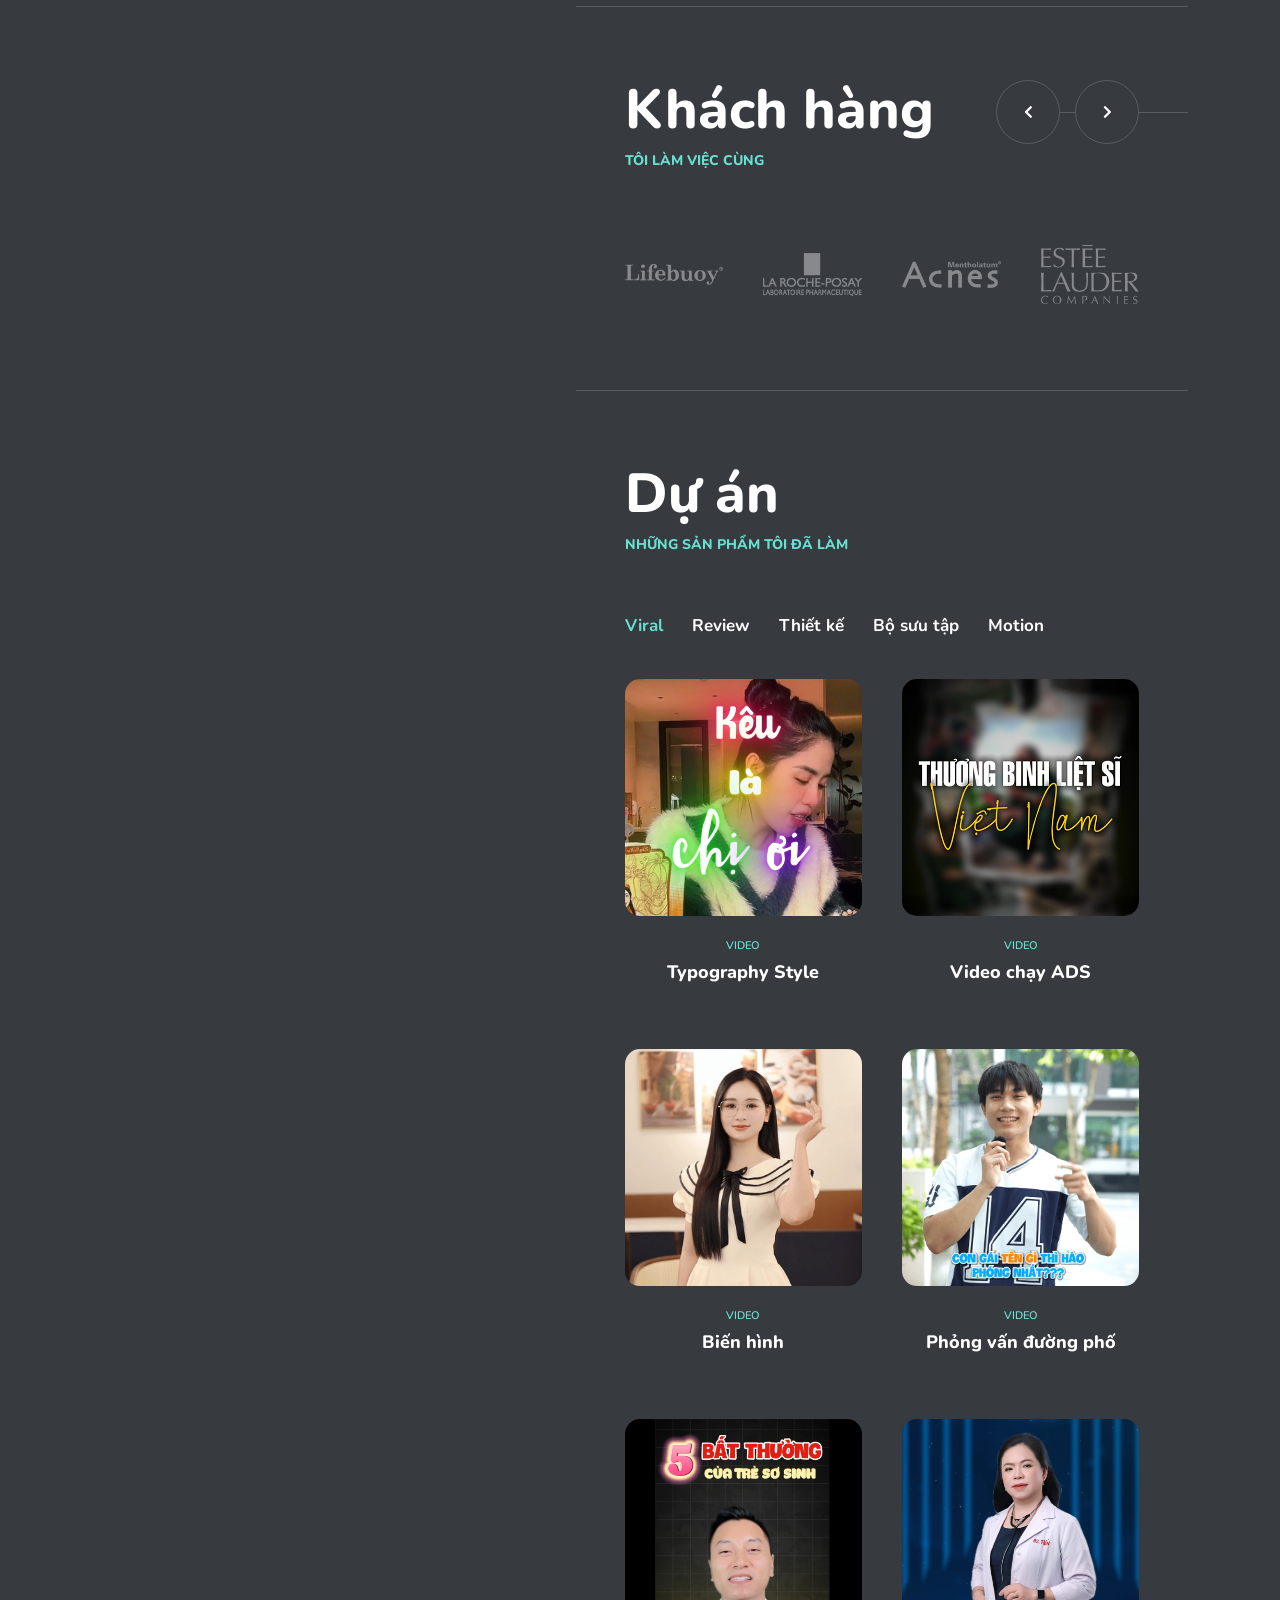
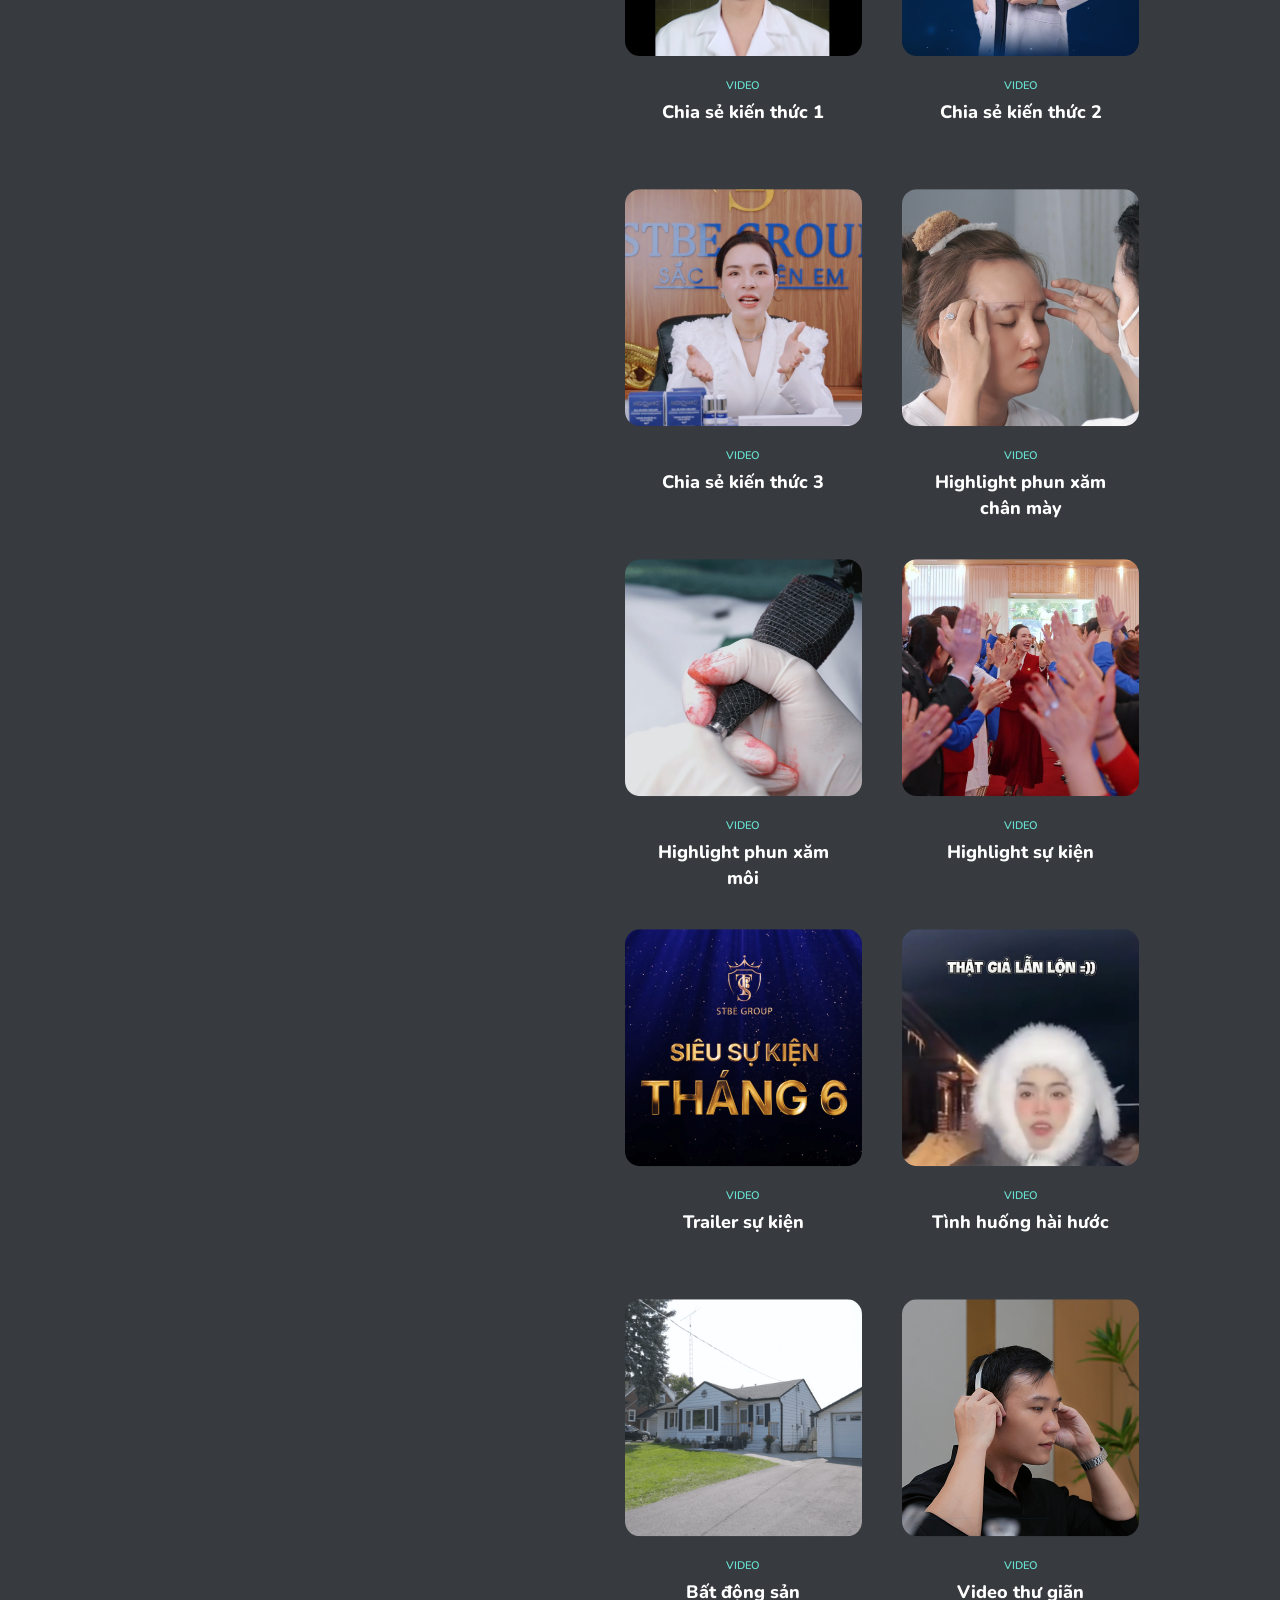
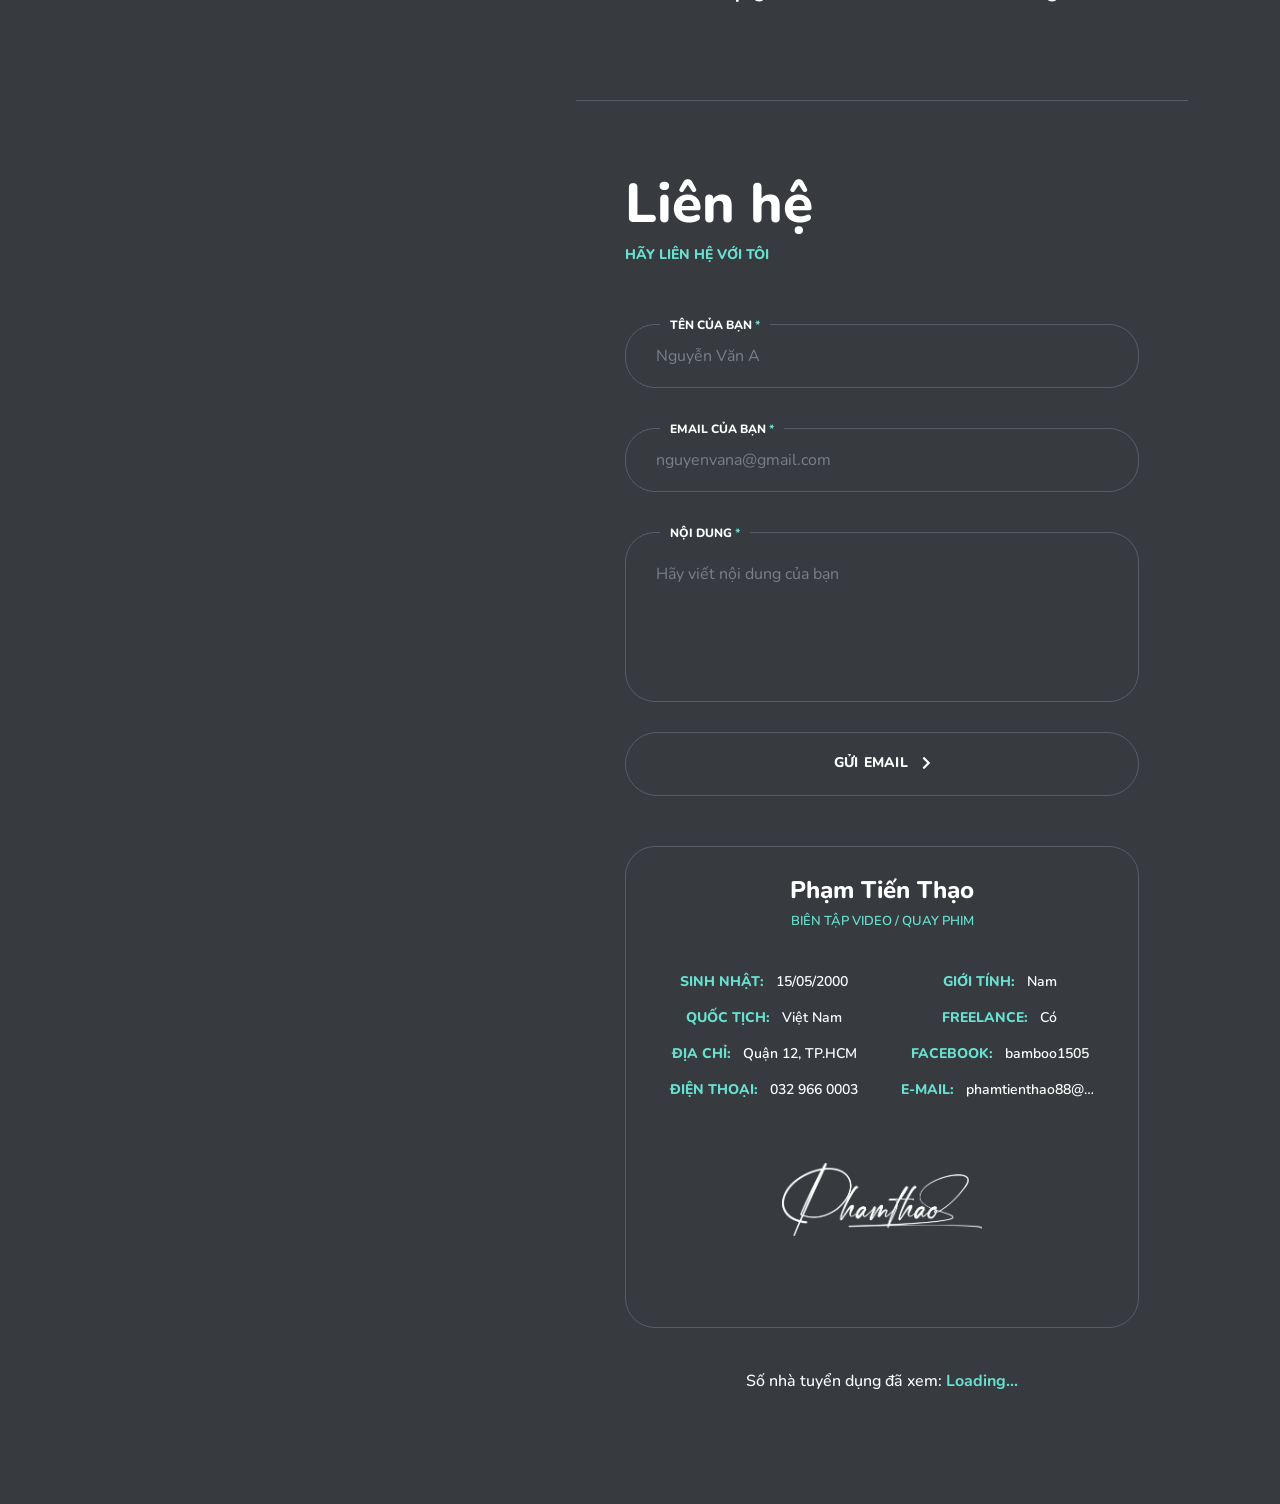
==== commit ac525c4d: "update loading lazy" ====
--- a/index.html
+++ b/index.html
@@ -4,7 +4,7 @@
 <head>
   <!-- Meta -->
   <meta charset="UTF-8" />
-  <meta property="og:image" content="https://i.postimg loading=" lazy".cc/qqC7mNbP/avatar.png" />
+  <meta property="og:image" content="https://i.postimg loading=" lazy=".cc/qqC7mNbP/avatar.png" />
   <meta property="og:title" content="Phạm Tiến Thạo - Portfolio" />
   <meta name="viewport" content="width=device-width, initial-scale=1.0">
 
@@ -53,7 +53,7 @@
       <!-- logo -->
       <div class="logo">
         <a href="#" id="logo-link">
-          <img loading="lazy" class="logo-img loading=" lazy"" src="images/logo.png" alt="" />
+          <img loading="lazy" class="logo-img loading=" src="images/logo.png" alt="" />
           <span class="logo-lnk">Phạm <br />Tiến Thạo</span>
         </a>
       </div>
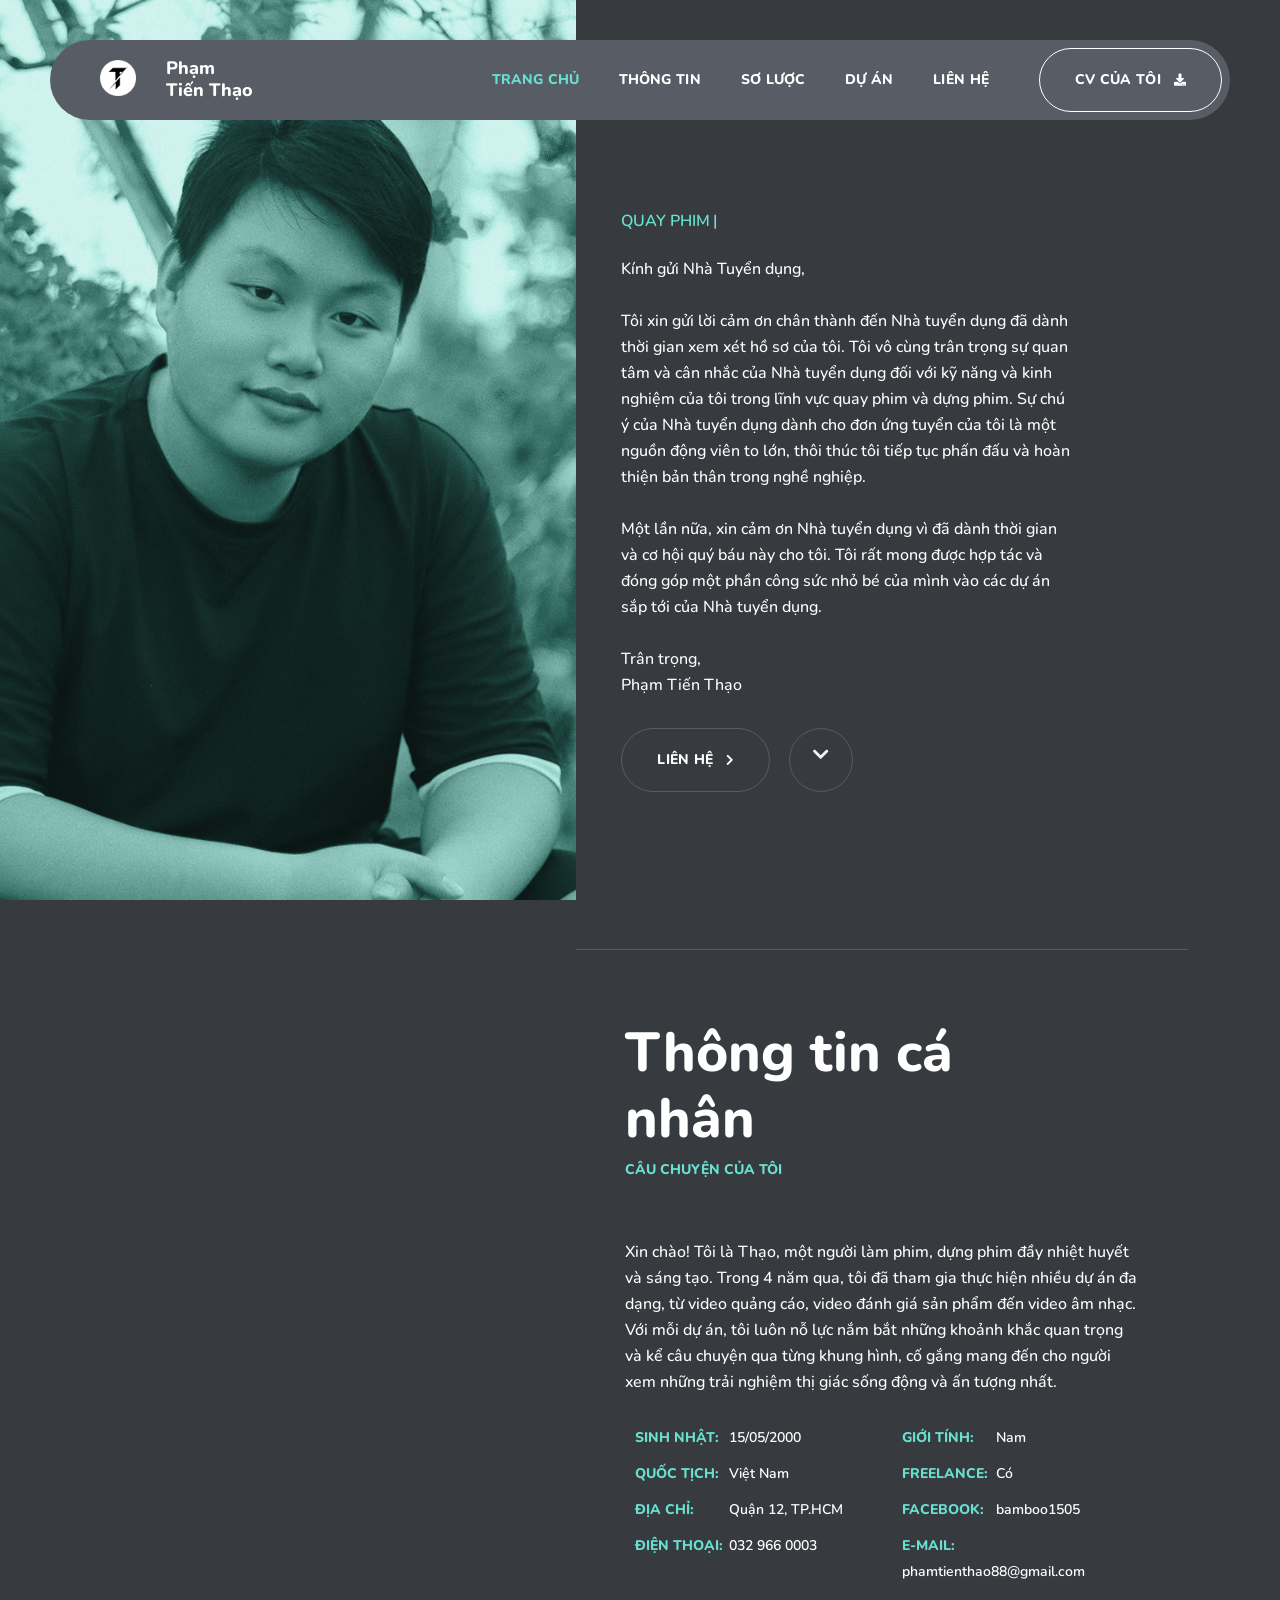
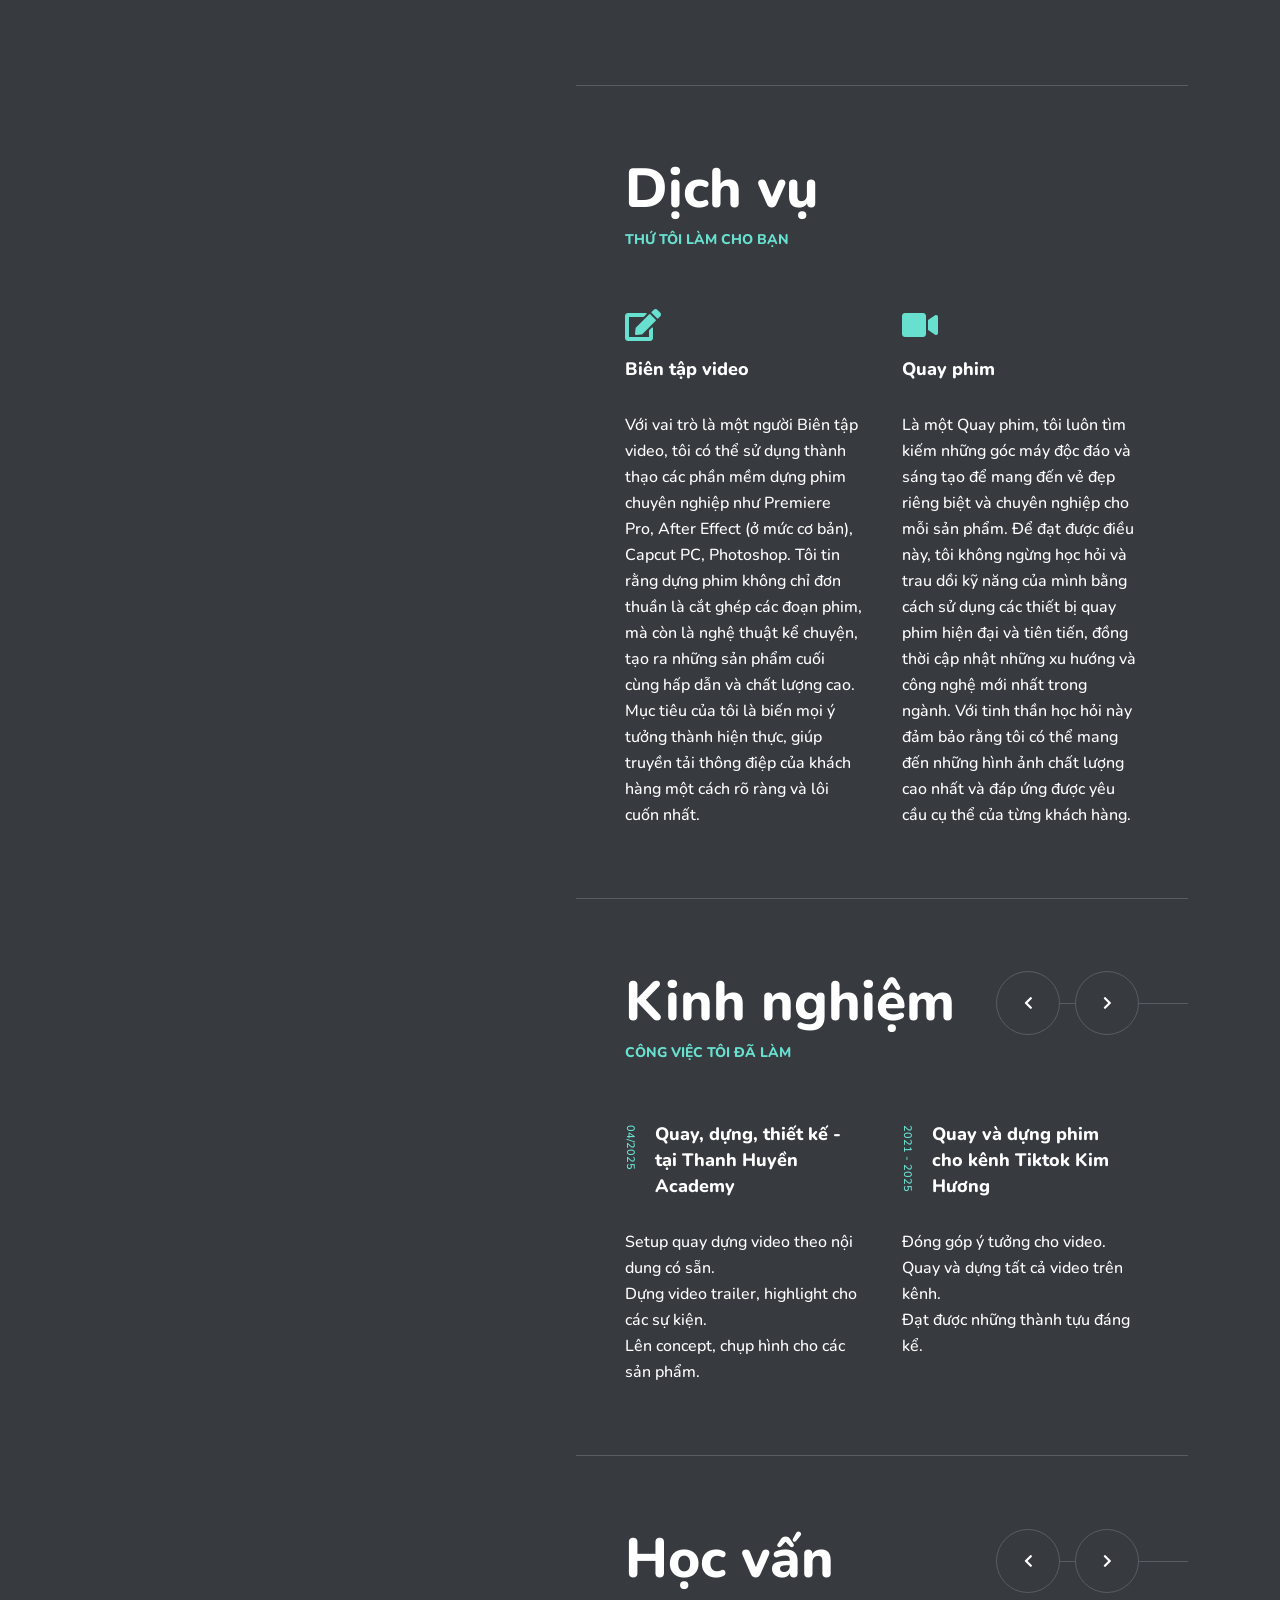
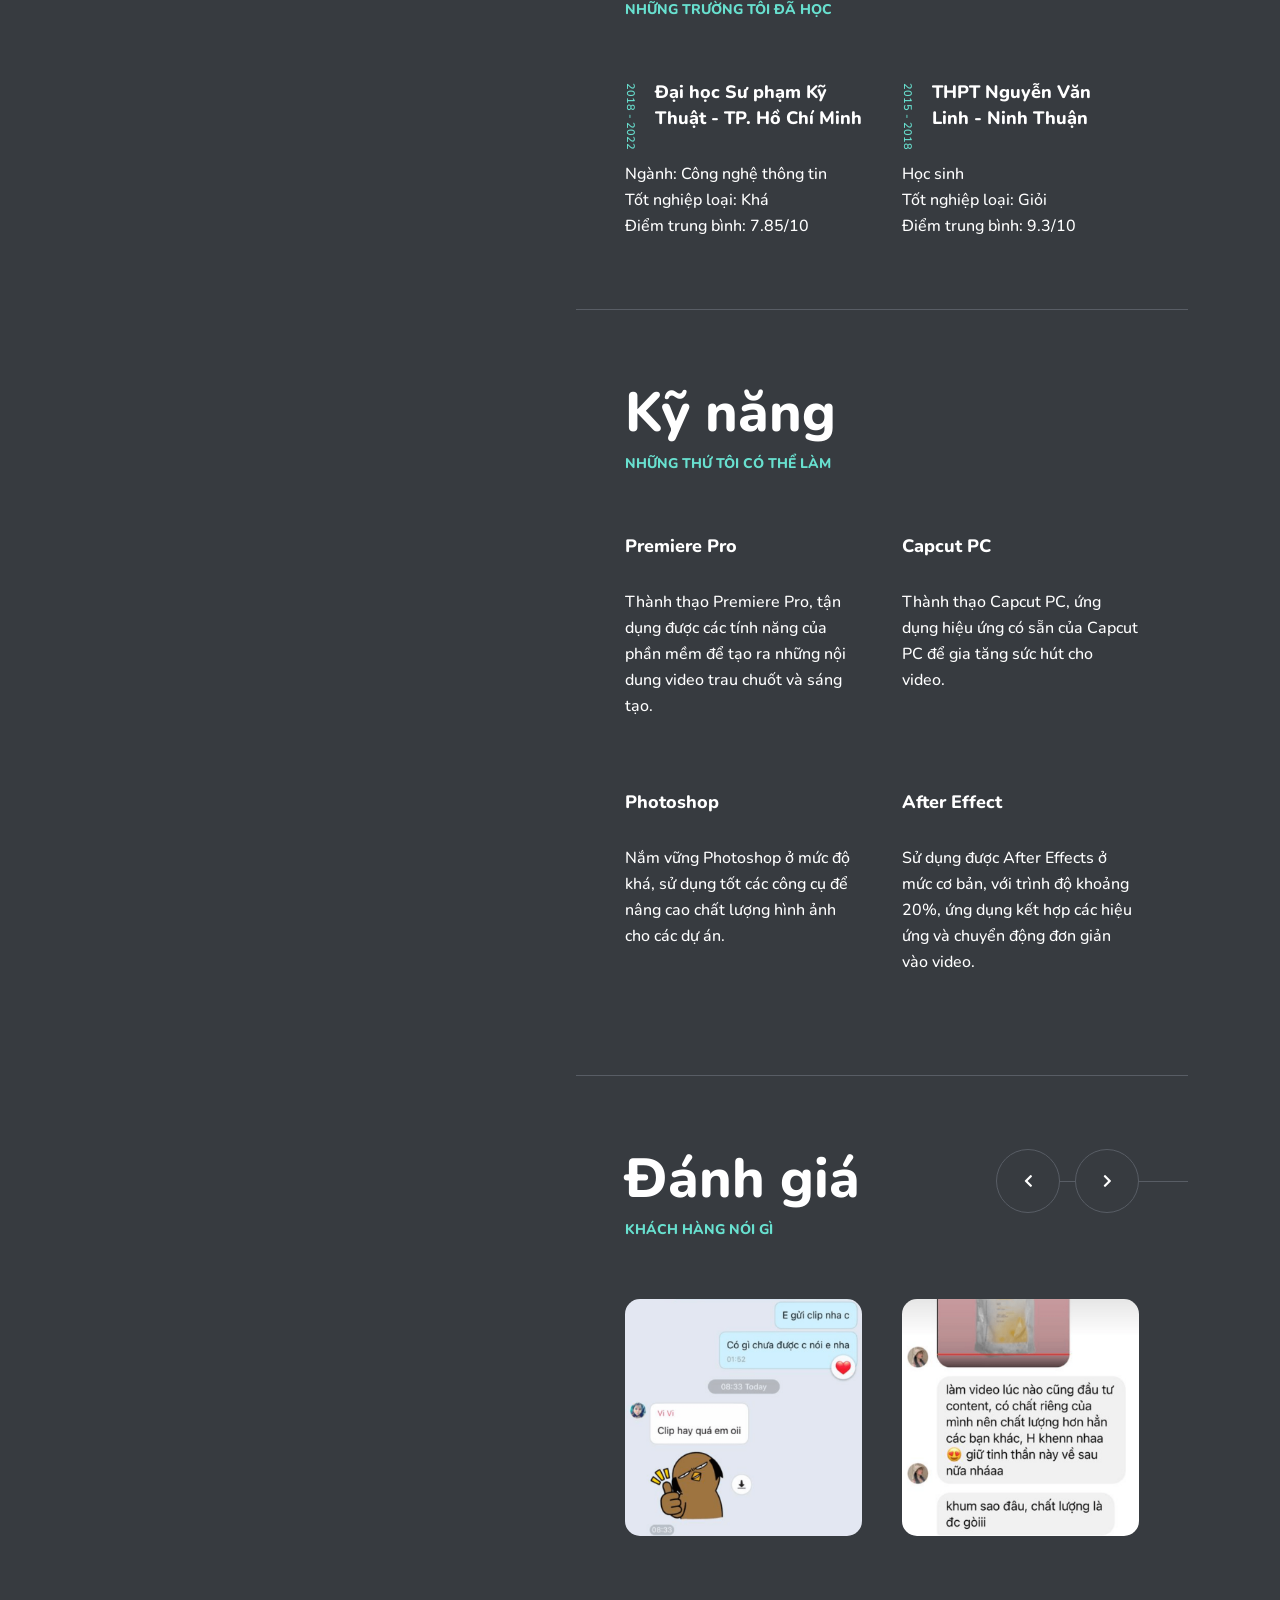
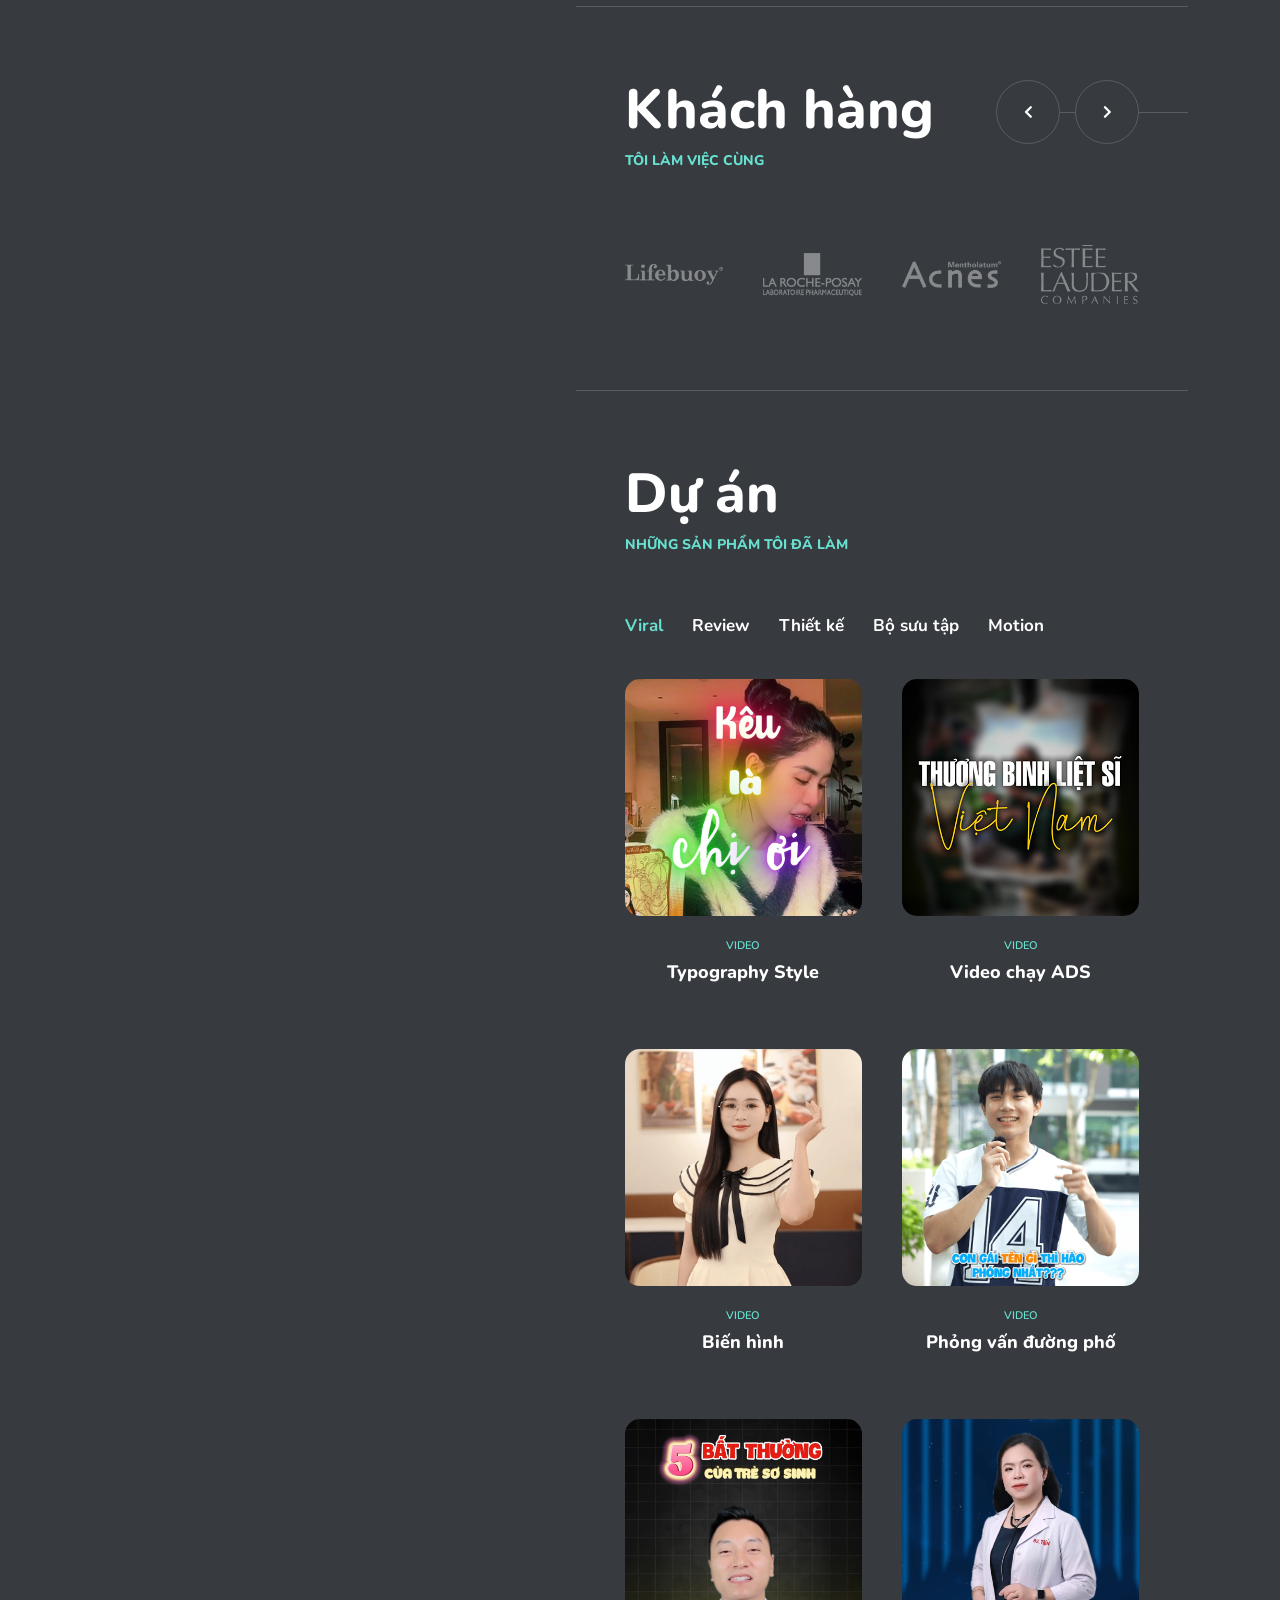
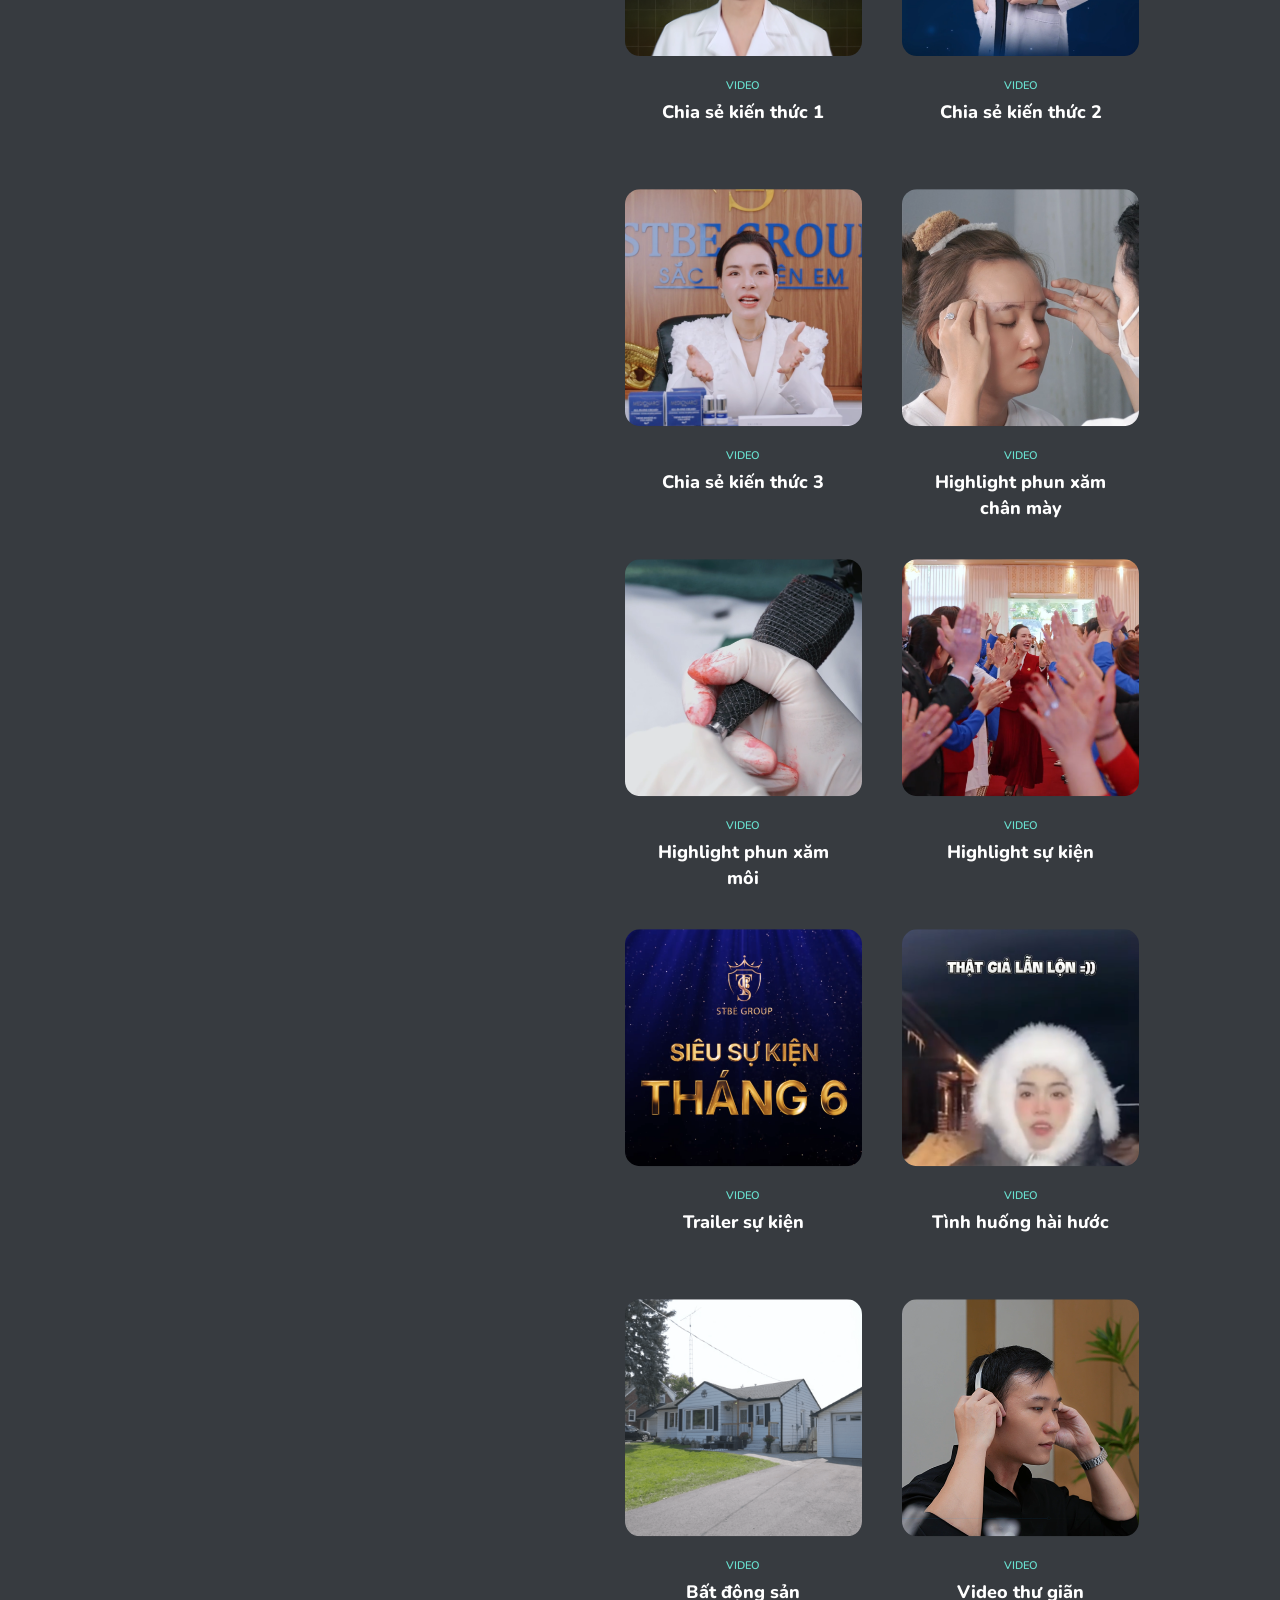
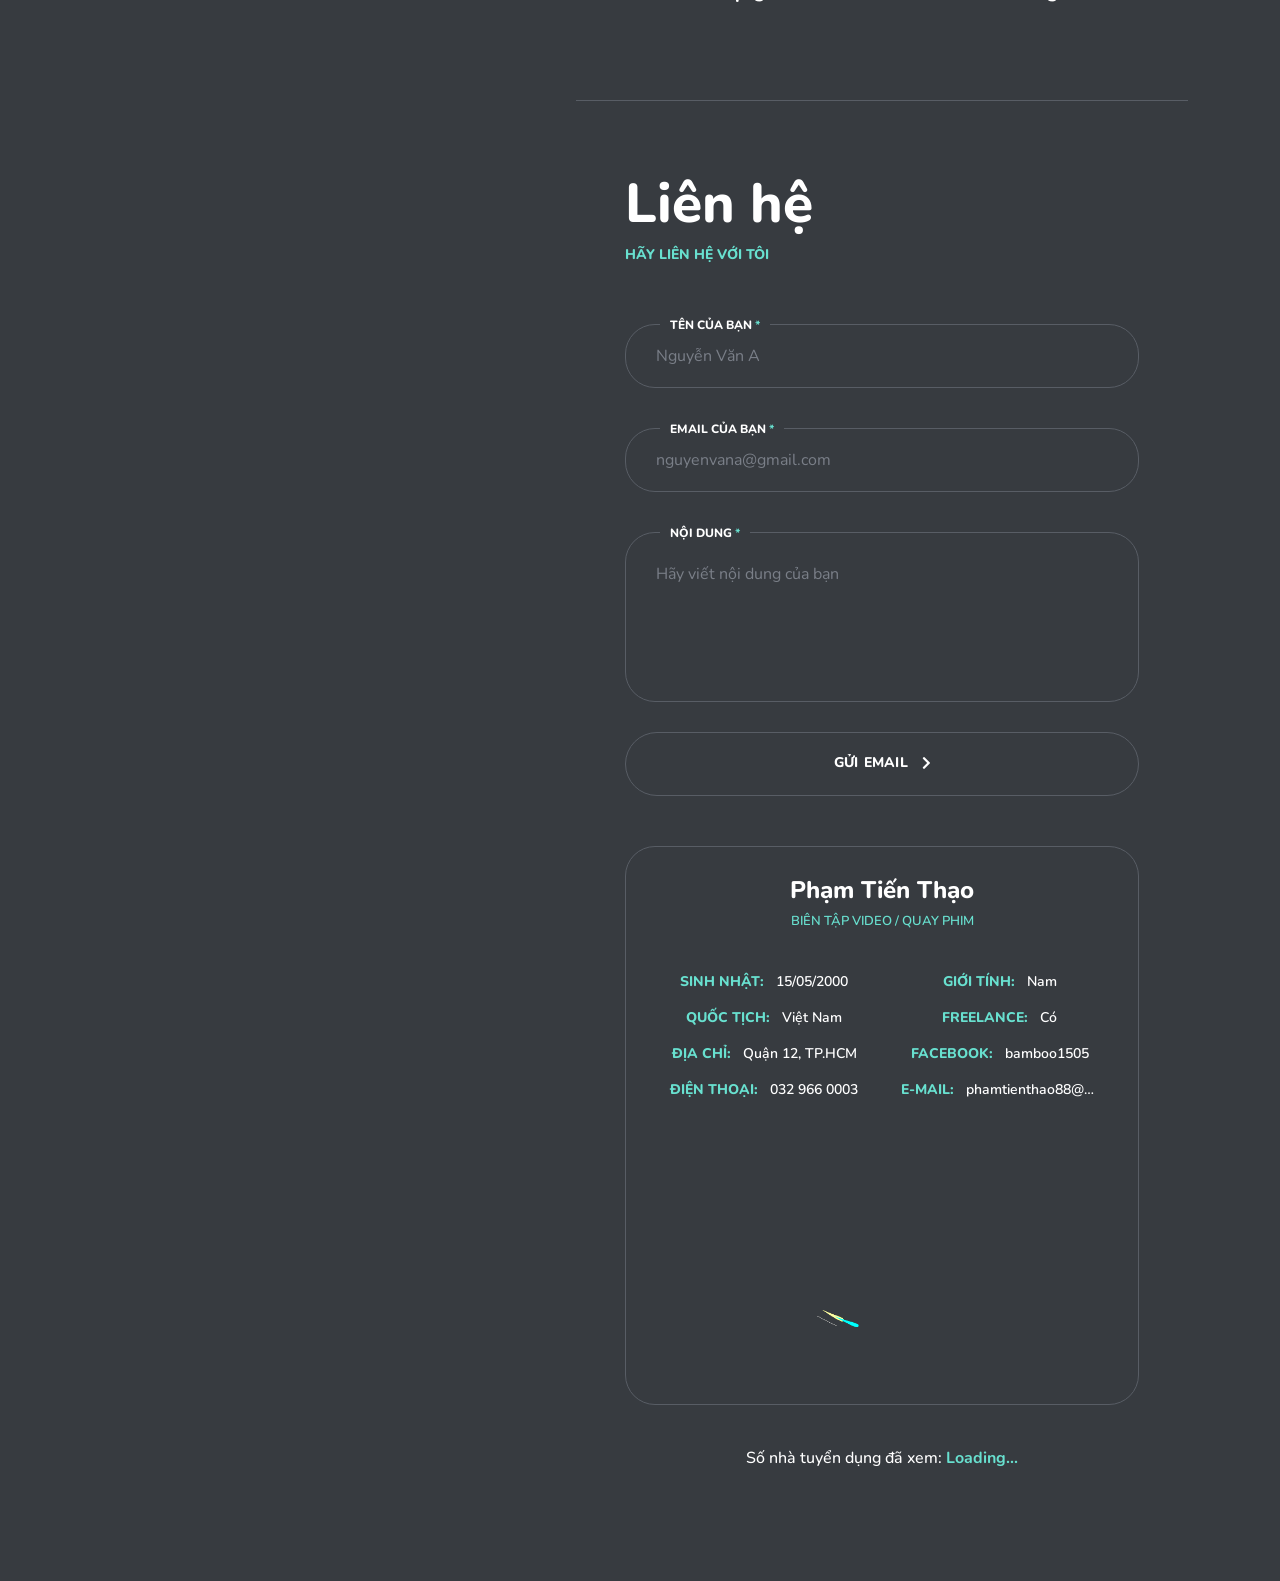
==== commit 2c49b2ce: "Update chuky animation" ====
--- a/index.html
+++ b/index.html
@@ -1783,7 +1783,7 @@
                 <li><strong>E-mail:</strong> phamtienthao88@gmail.com </li>
               </ul>
             </div>
-            <img loading="lazy" src="images/Chuky.png" alt="Chữ ký Phạm Tiến Thạo" style="width: 200px;" />
+            <img class="chuky" loading="lazy" src="images/chuky.gif" alt="Chữ ký Phạm Tiến Thạo"/>
           </div>
           <div class="clear"></div>
           <div id="view-counter">Số nhà tuyển dụng đã xem: <span id="view-count">Loading...</span></div>
--- a/css/basic.css
+++ b/css/basic.css
@@ -922,3 +922,33 @@
   background: #adadad;
   cursor: pointer;
 } 
+
+.chuky {
+  width: 450px;
+  margin-top: -50px;
+}
+
+@media (max-width: 550px) {
+  .chuky {
+  width: 400px;
+
+}
+}
+
+@media (max-width: 450px) {
+  .chuky {
+  width: 280px;
+}
+}
+
+@media (max-width: 400px) {
+  .chuky {
+  width: 250px;
+}
+}
+
+@media (max-width: 350px) {
+  .chuky {
+  width: 220px;
+}
+}
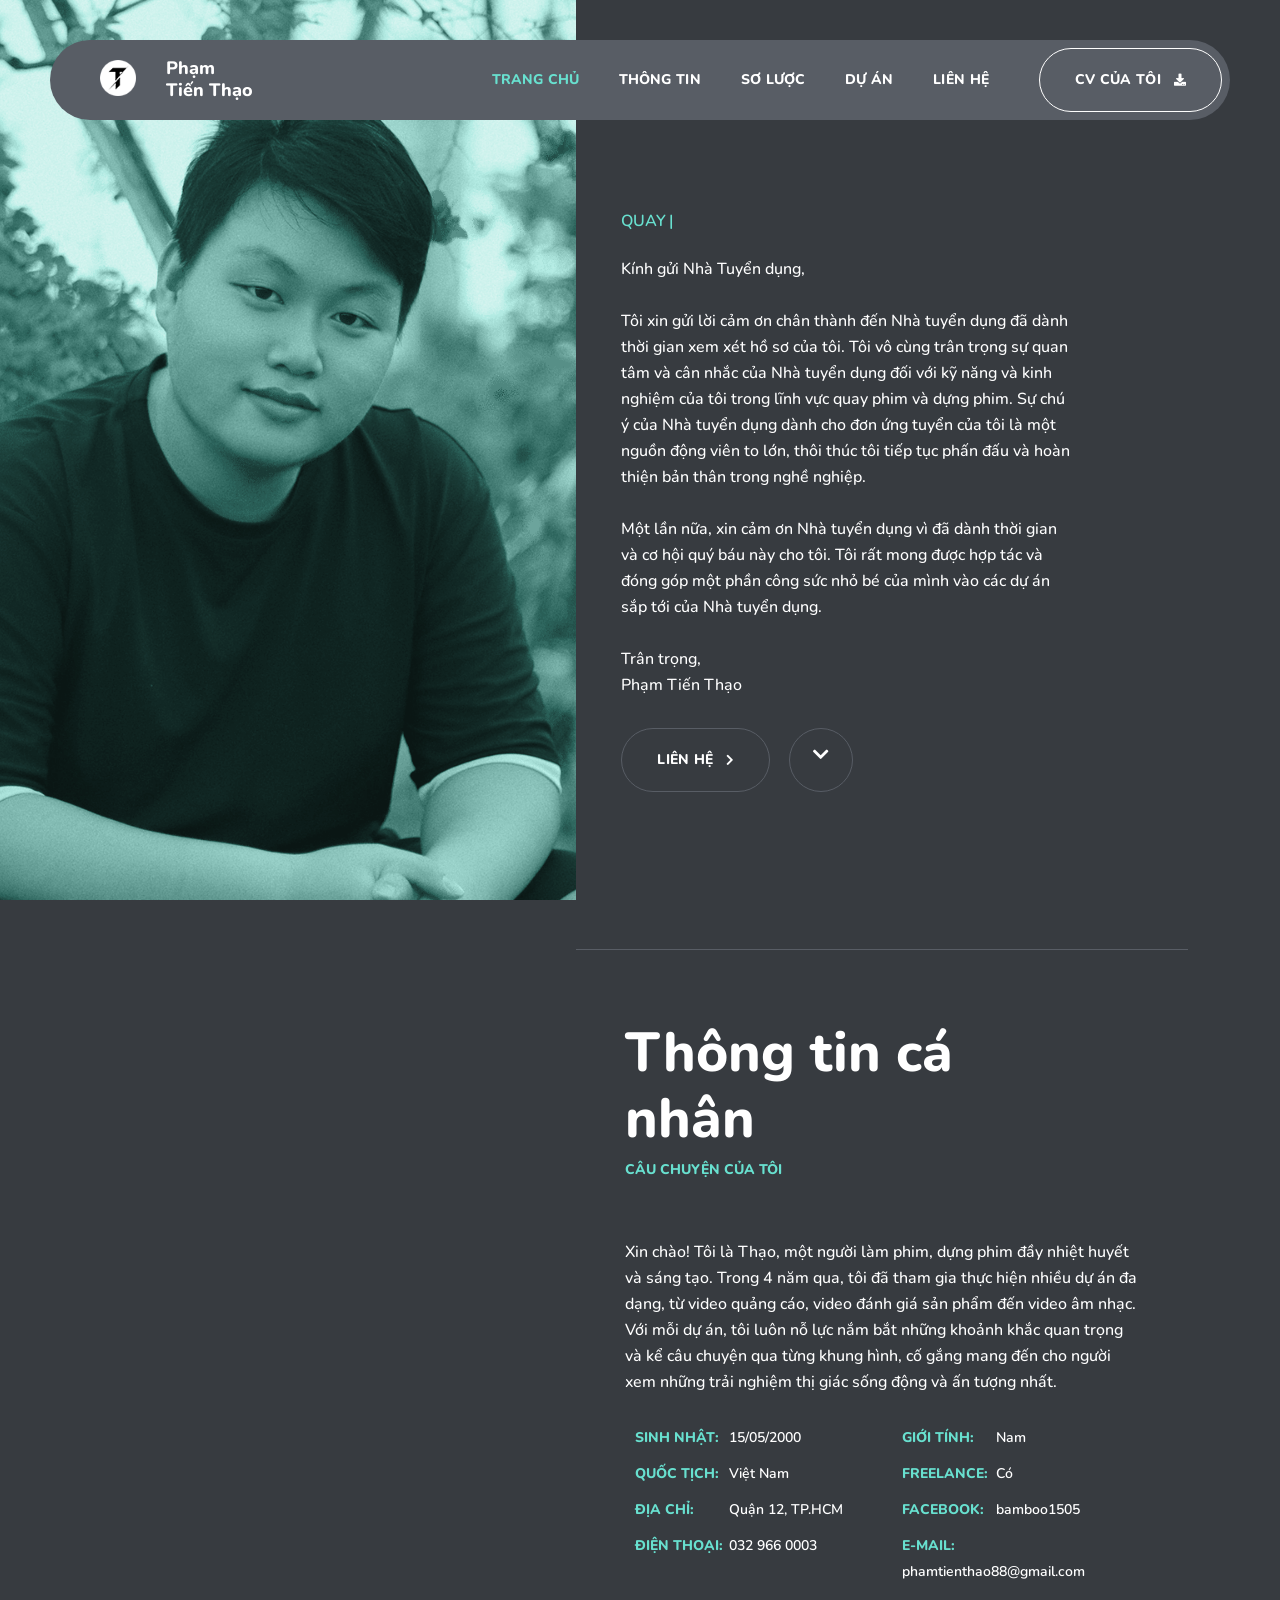
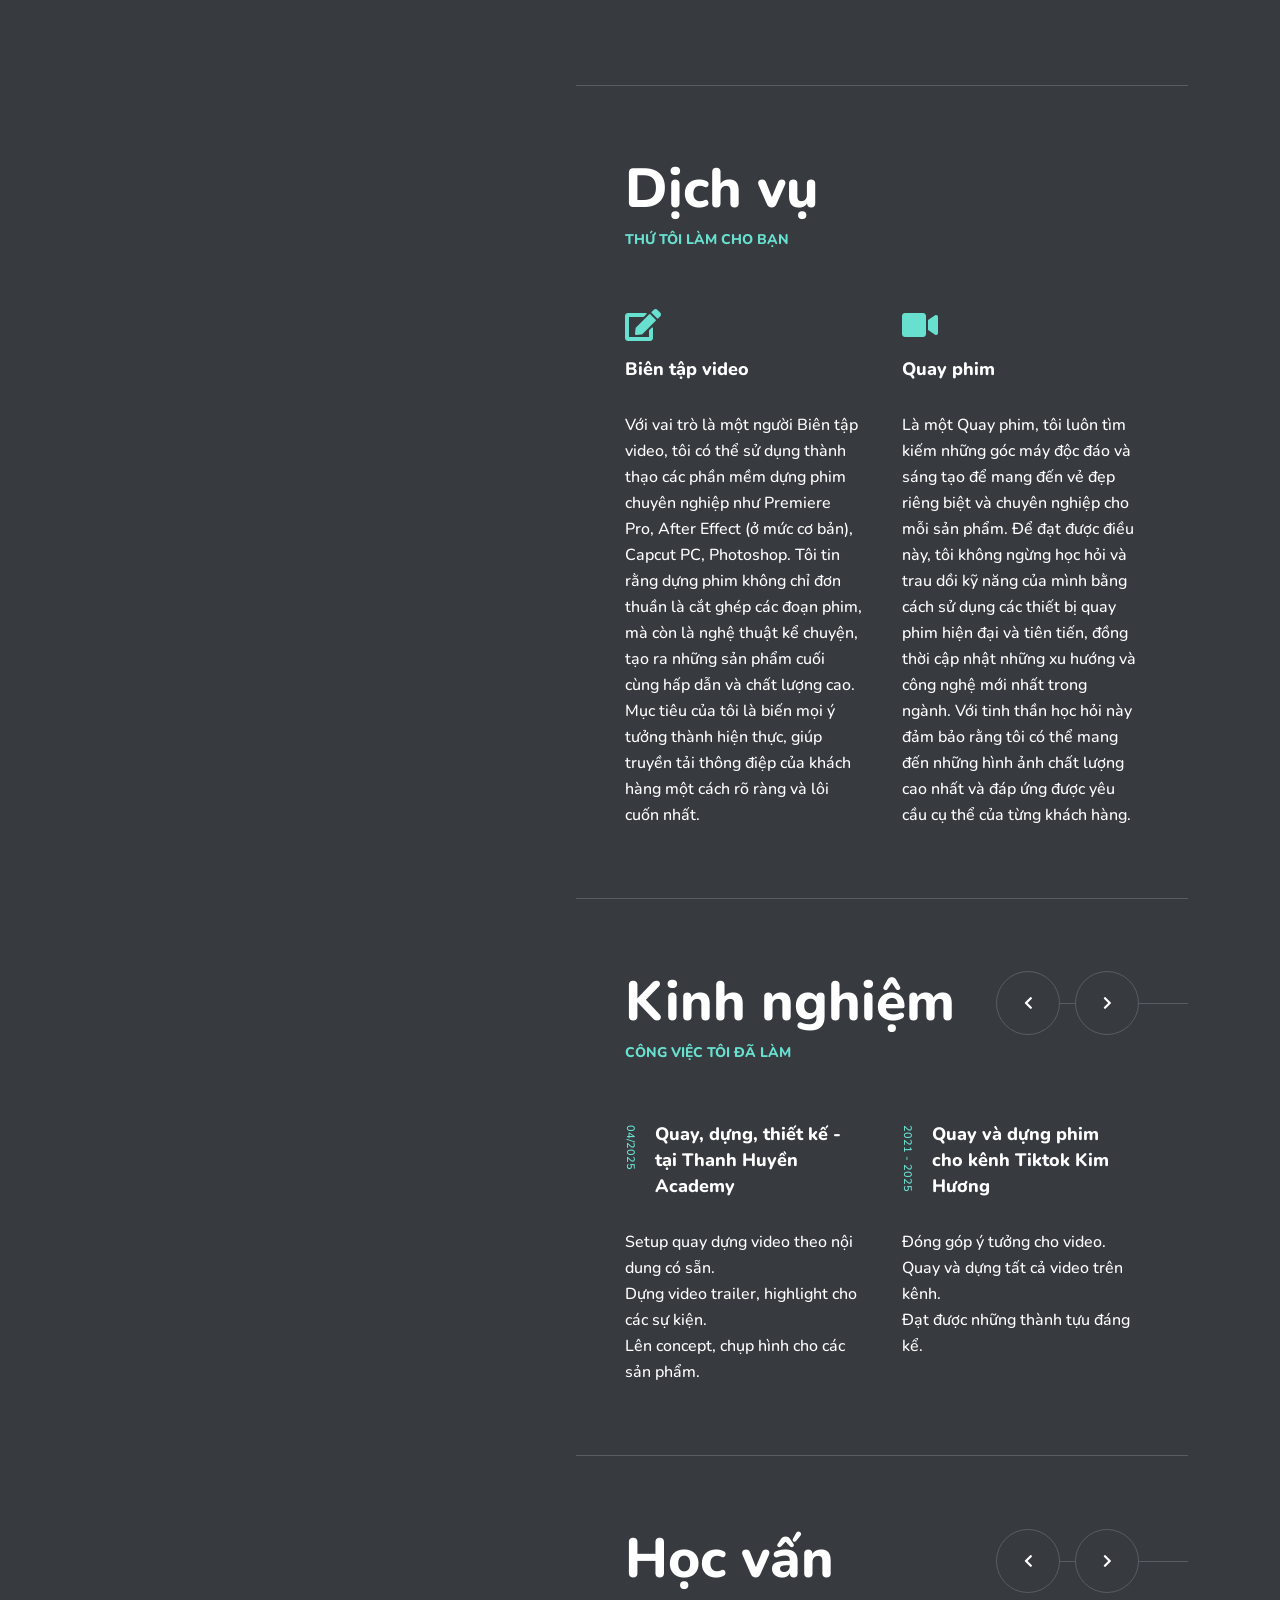
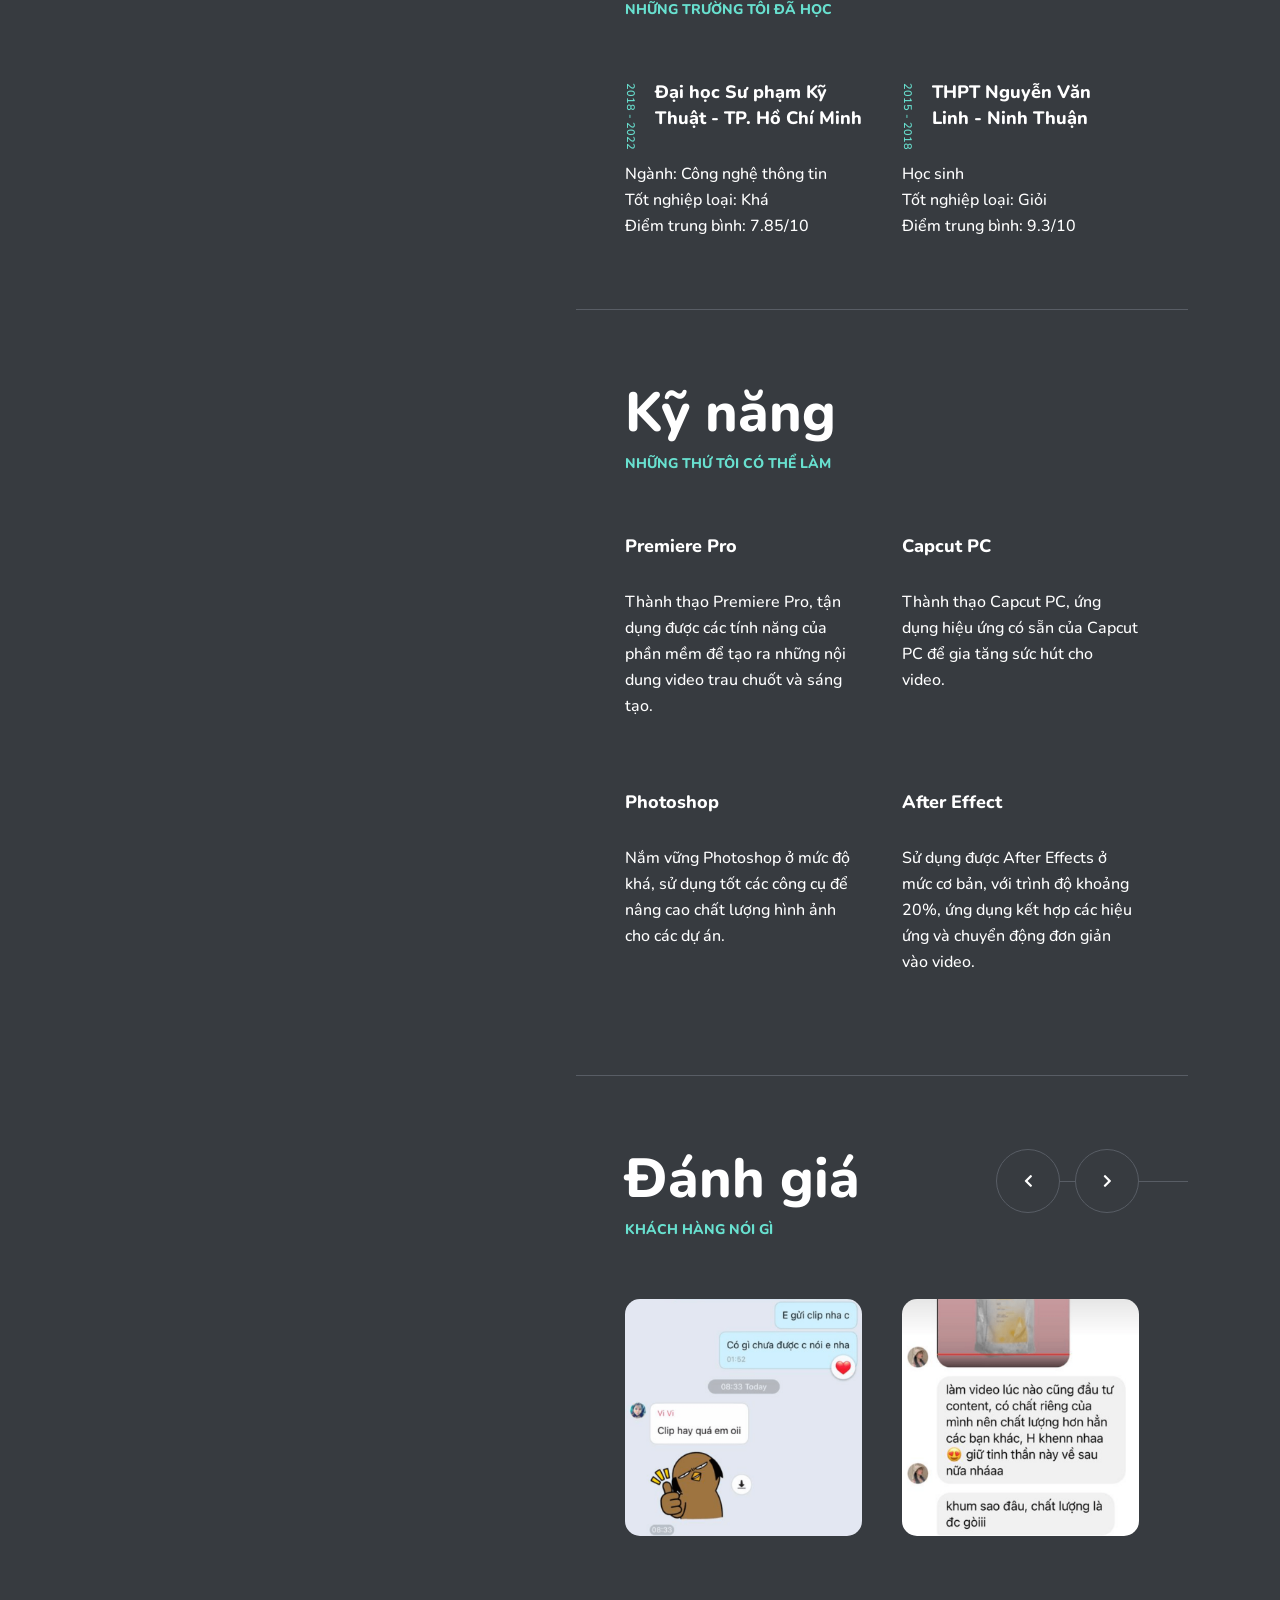
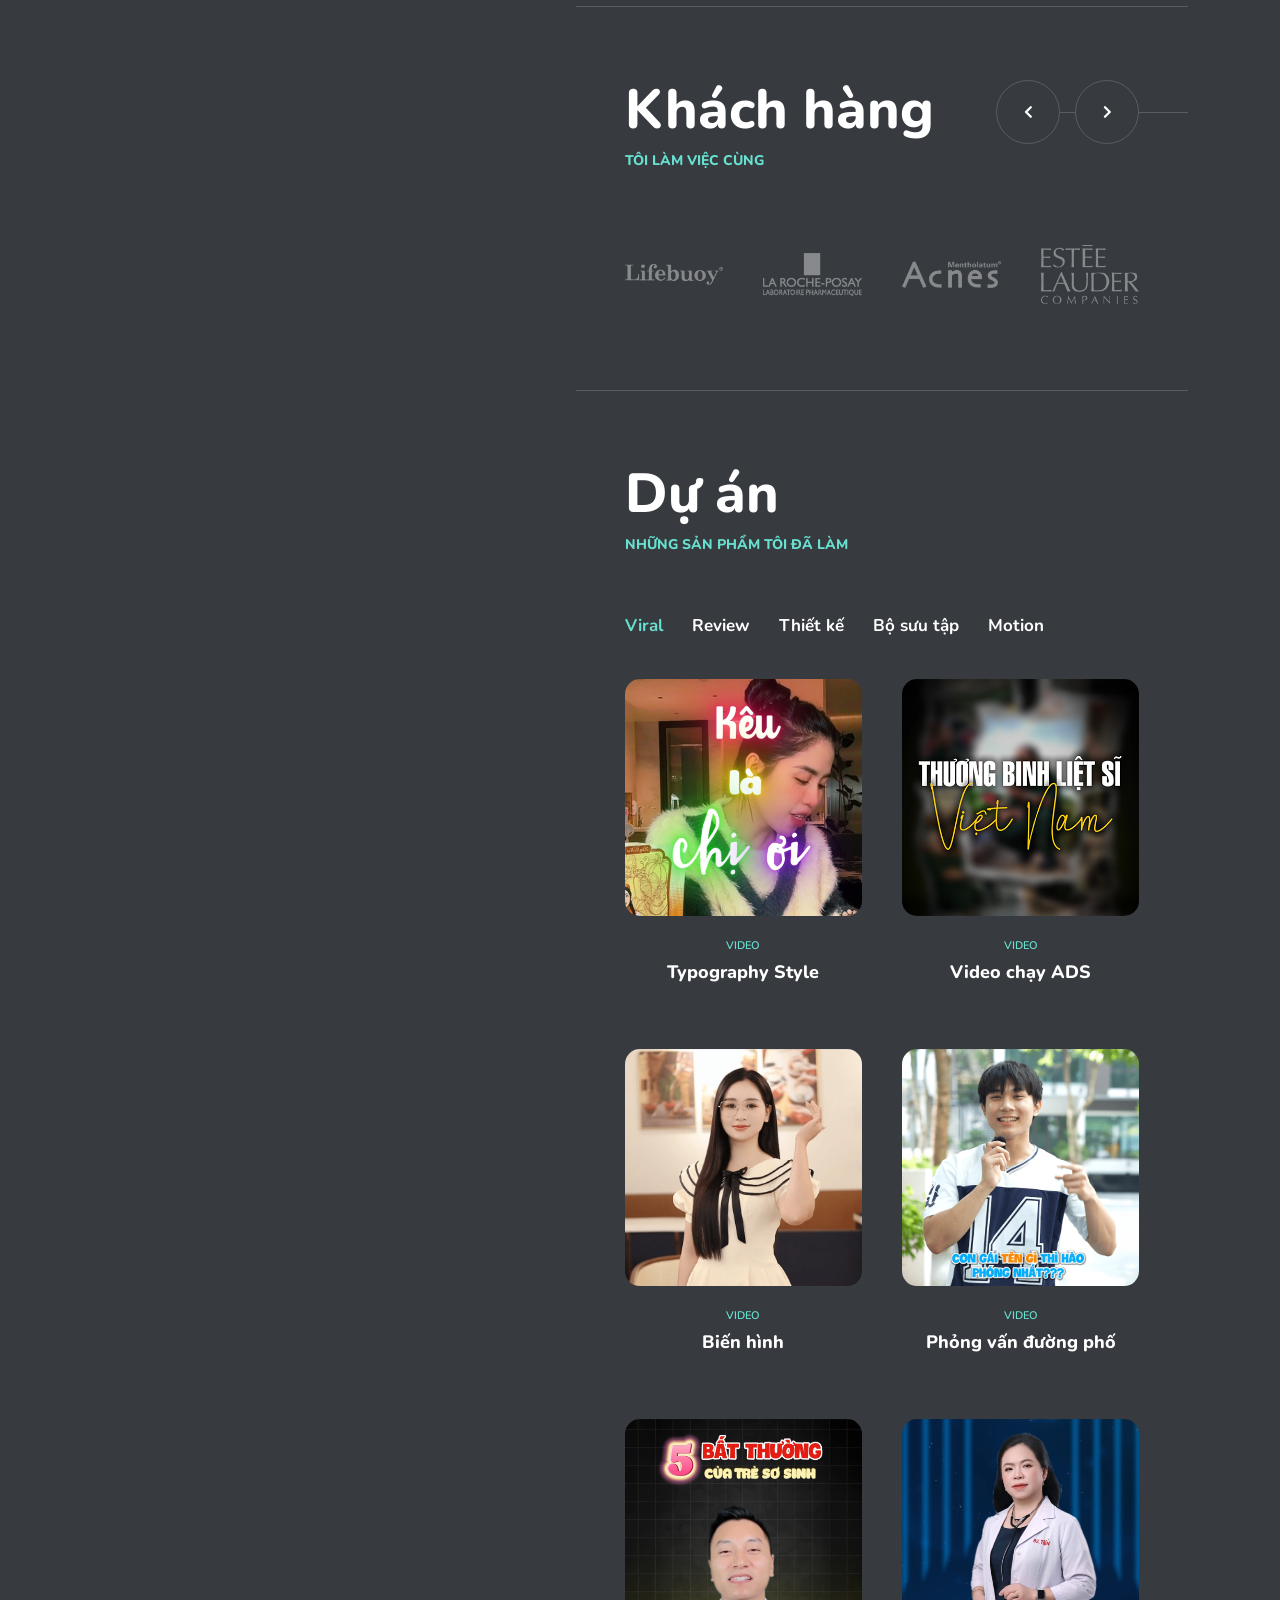
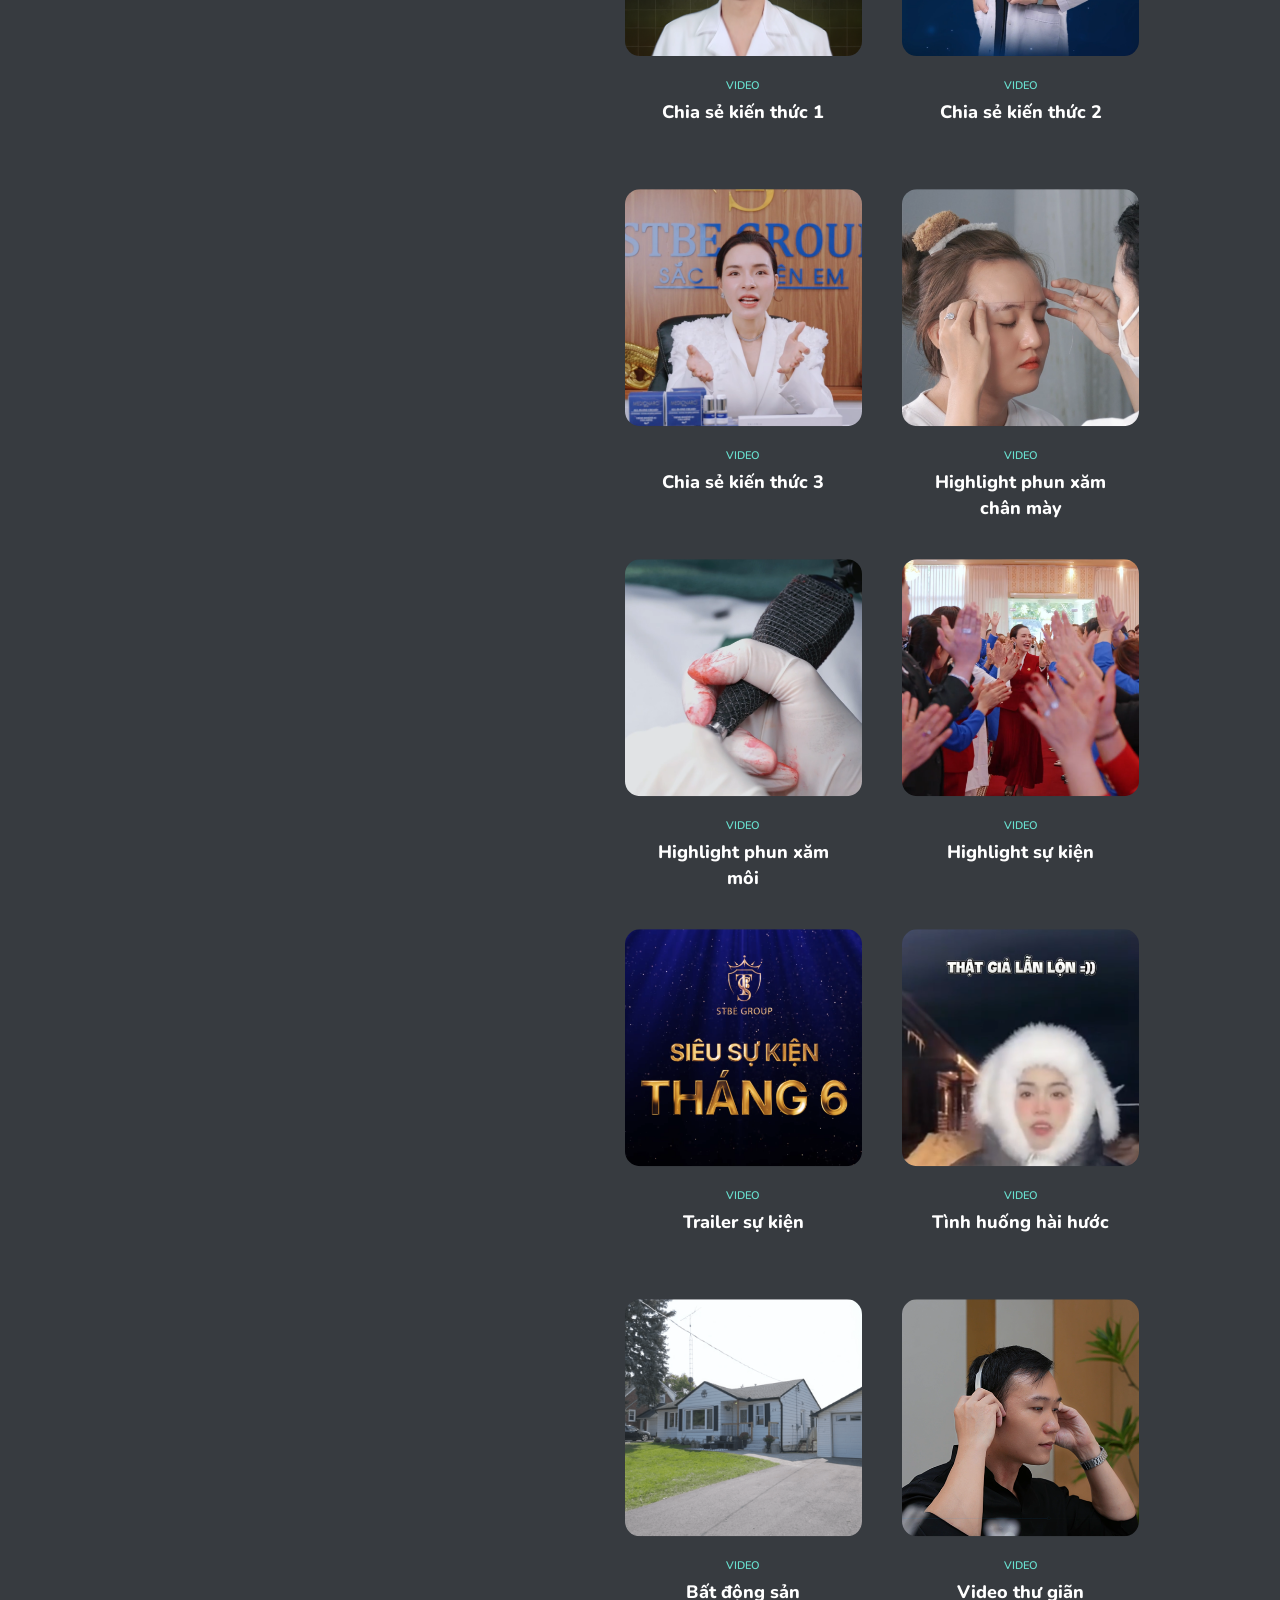
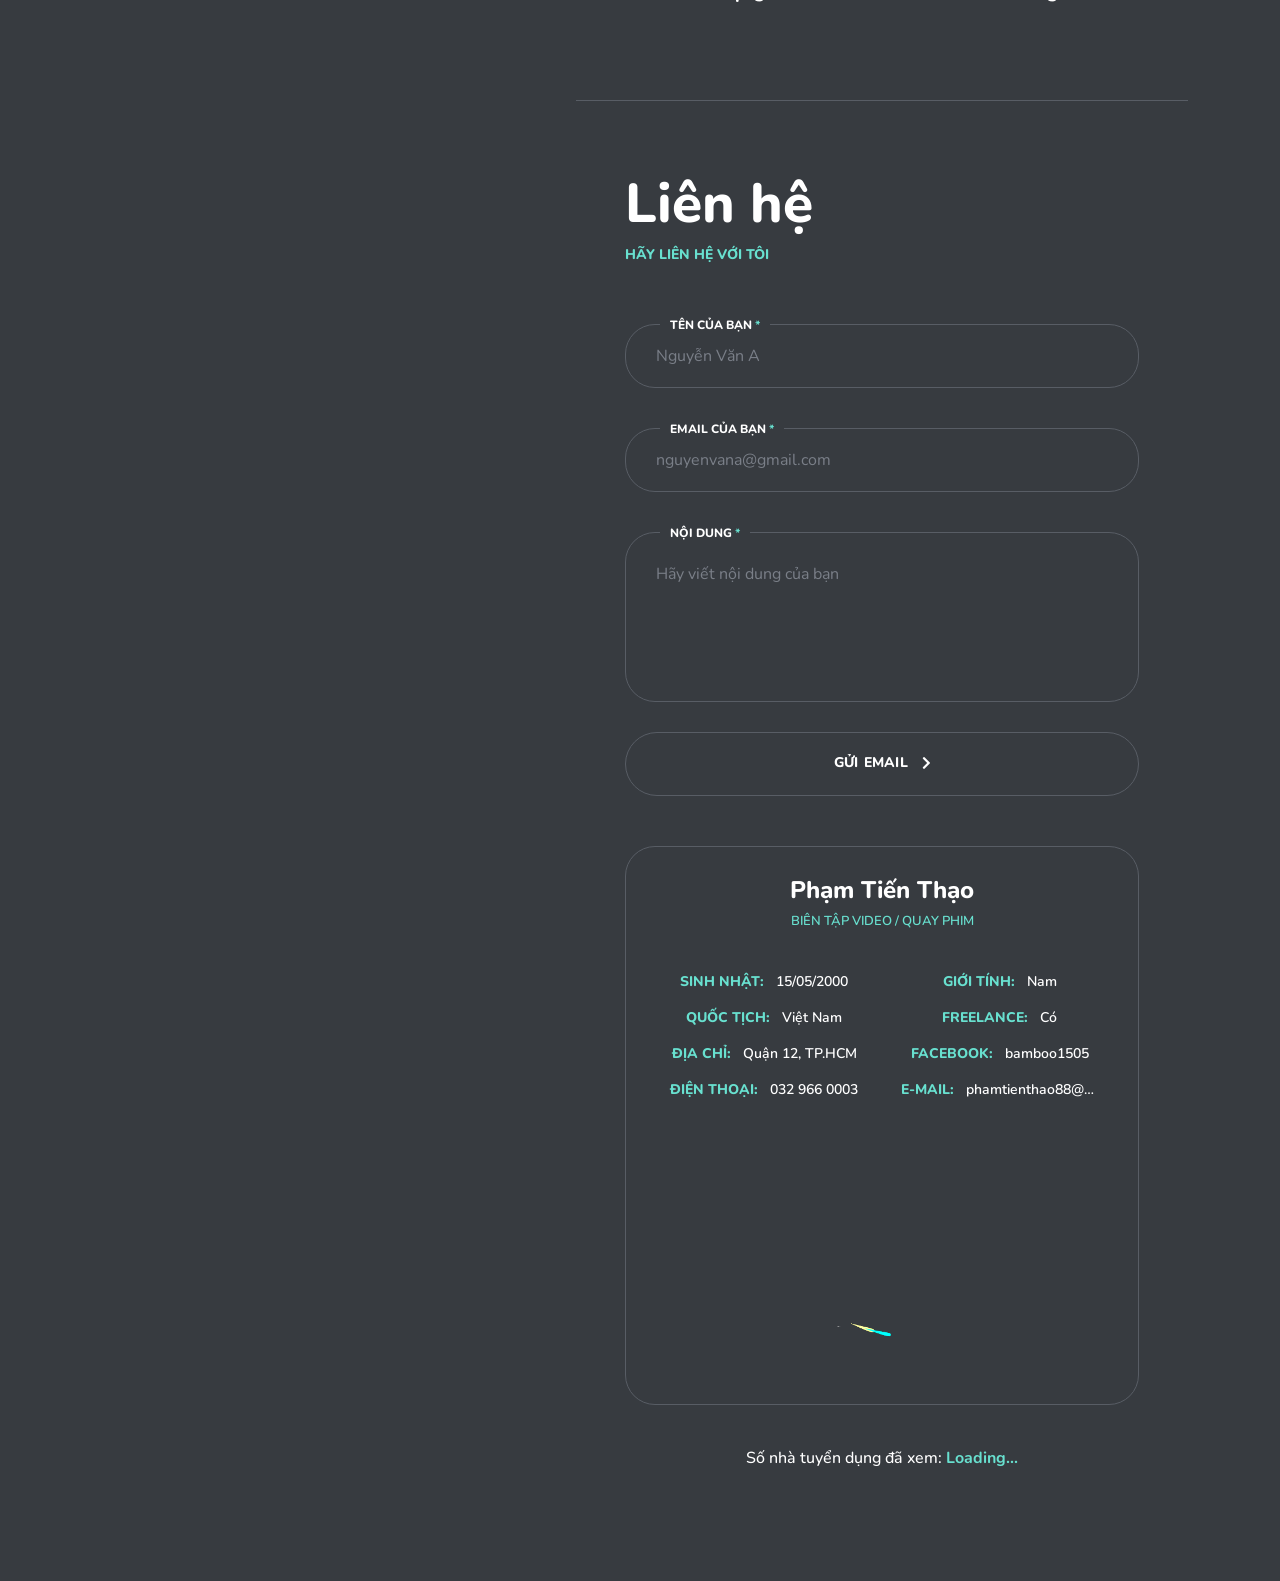
==== commit 197e187d: "update video motion" ====
--- a/index.html
+++ b/index.html
@@ -1722,6 +1722,26 @@
                 <div class="desc">
                   <div class="category">Video</div>
                   <a href="https://youtu.be/IovHCHt7XSY" class="name has-popup-video">Logo Animation</a>
+                </div>
+              </div>
+            </div>
+            <div class="box-col f-motion ">
+              <div class="box-item">
+                <div class="image">
+                  <a href="https://youtu.be/70ROr3neSaY" class="has-popup-video">
+                    <img loading="lazy" src="images/Motion/5.png" alt="" />
+                    <span class="info">
+                      <span class="centrize full-width">
+                        <span class="vertical-center">
+                          <i class="icon fas fa-video"></i>
+                        </span>
+                      </span>
+                    </span>
+                  </a>
+                </div>
+                <div class="desc">
+                  <div class="category">Video</div>
+                  <a href="https://youtu.be/70ROr3neSaY" class="name has-popup-video">Signature Animation</a>
                 </div>
               </div>
             </div>
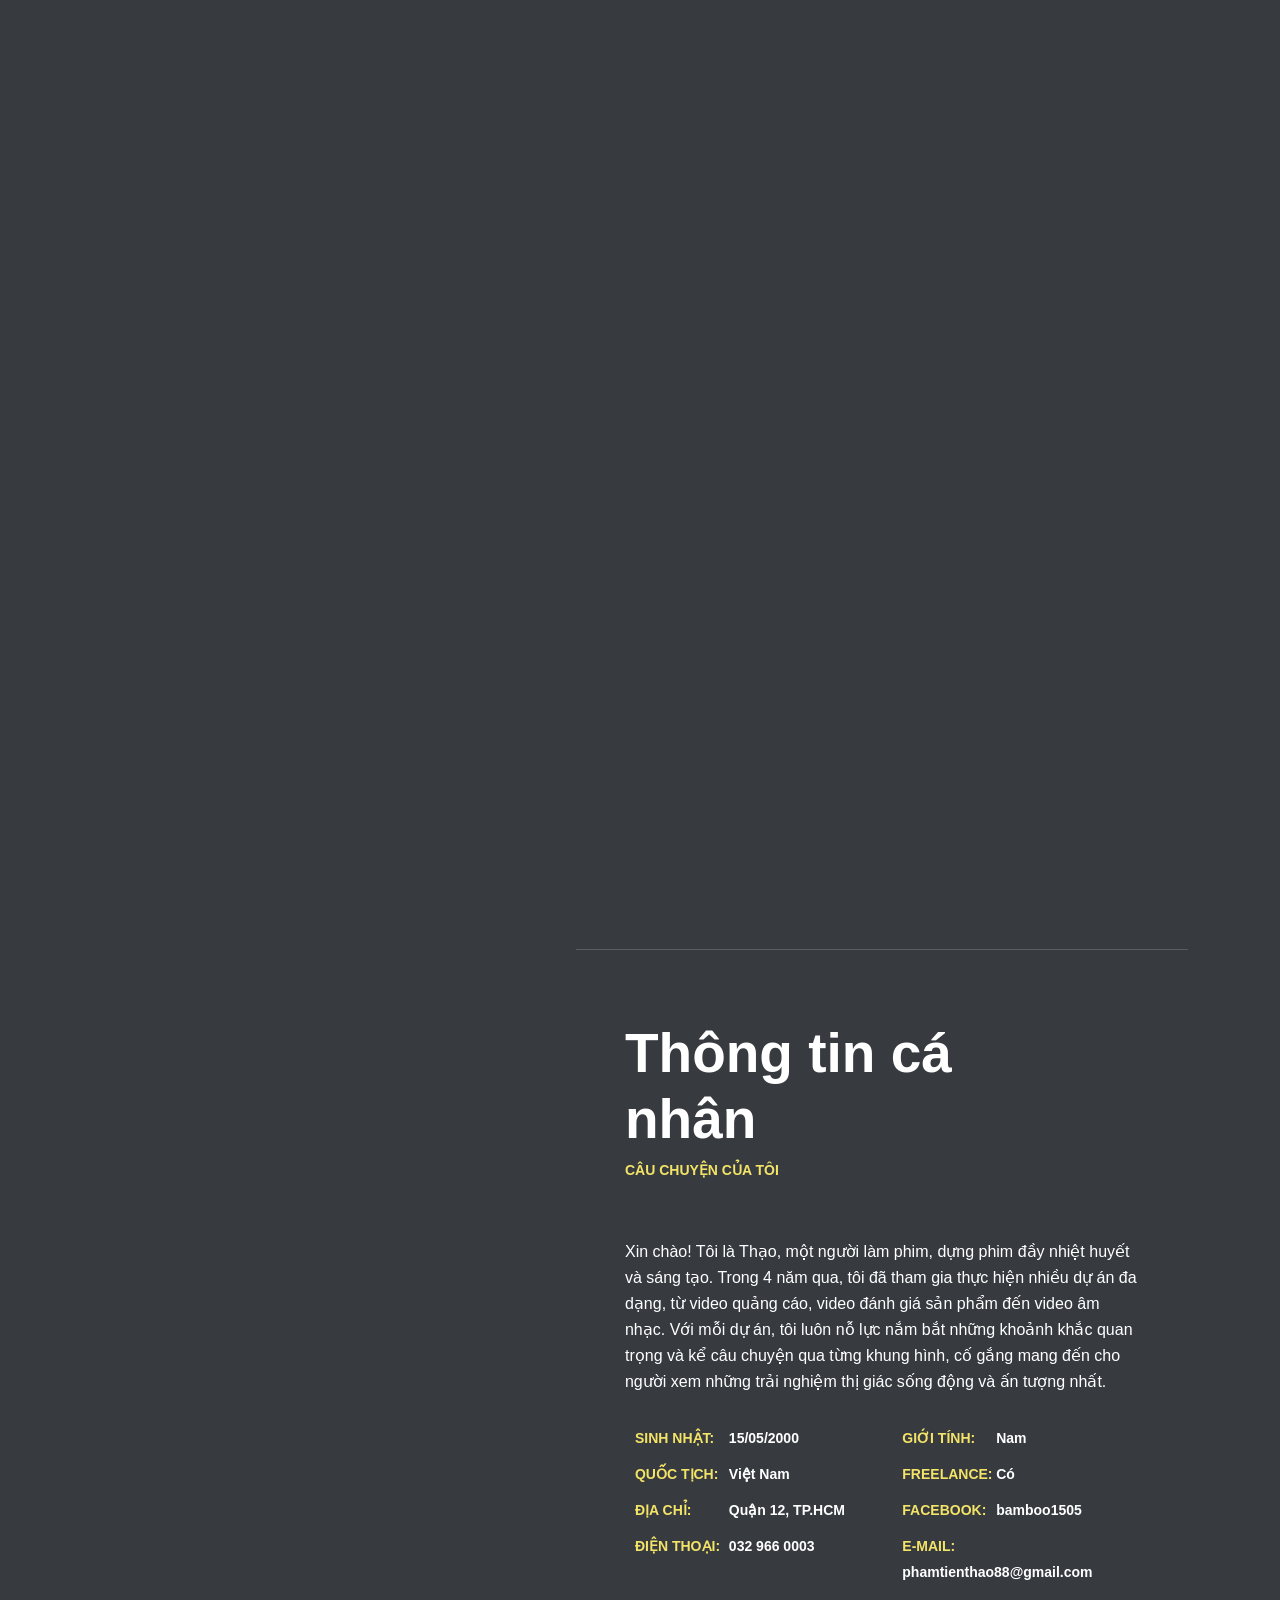
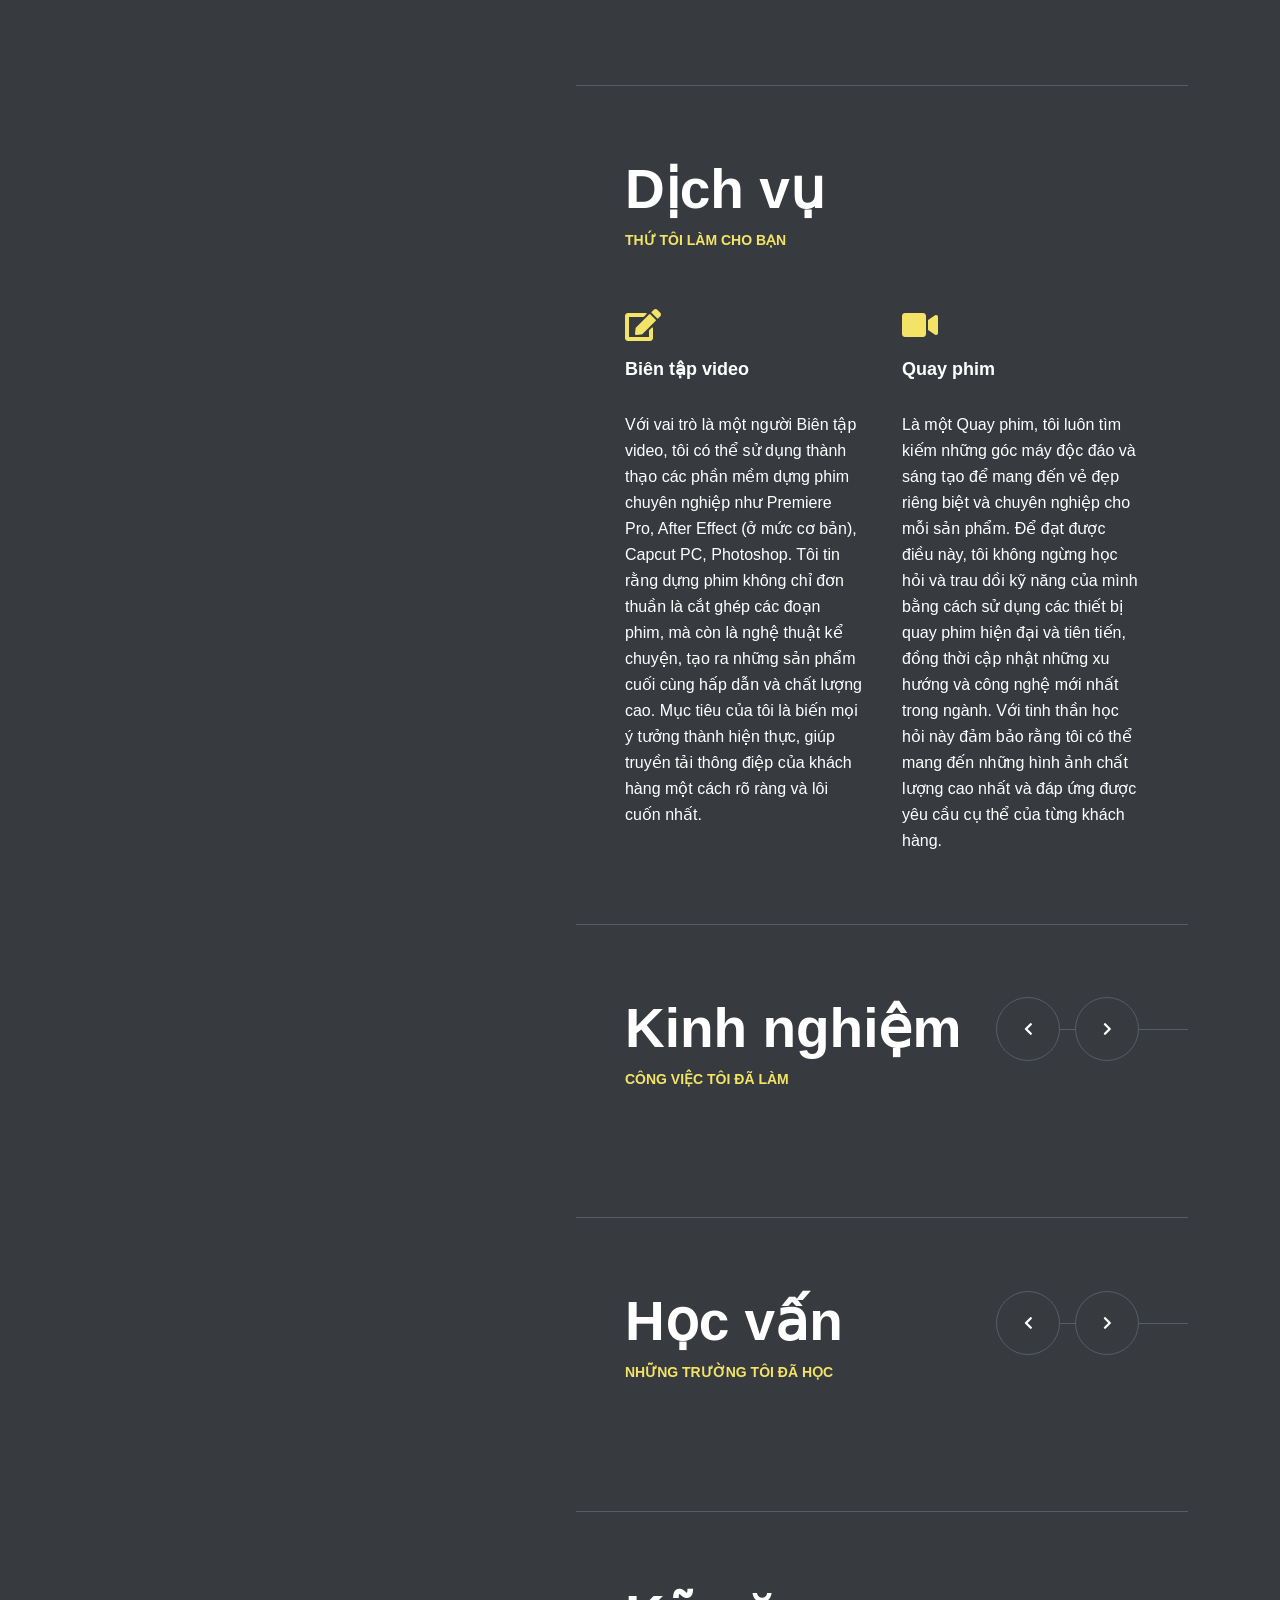
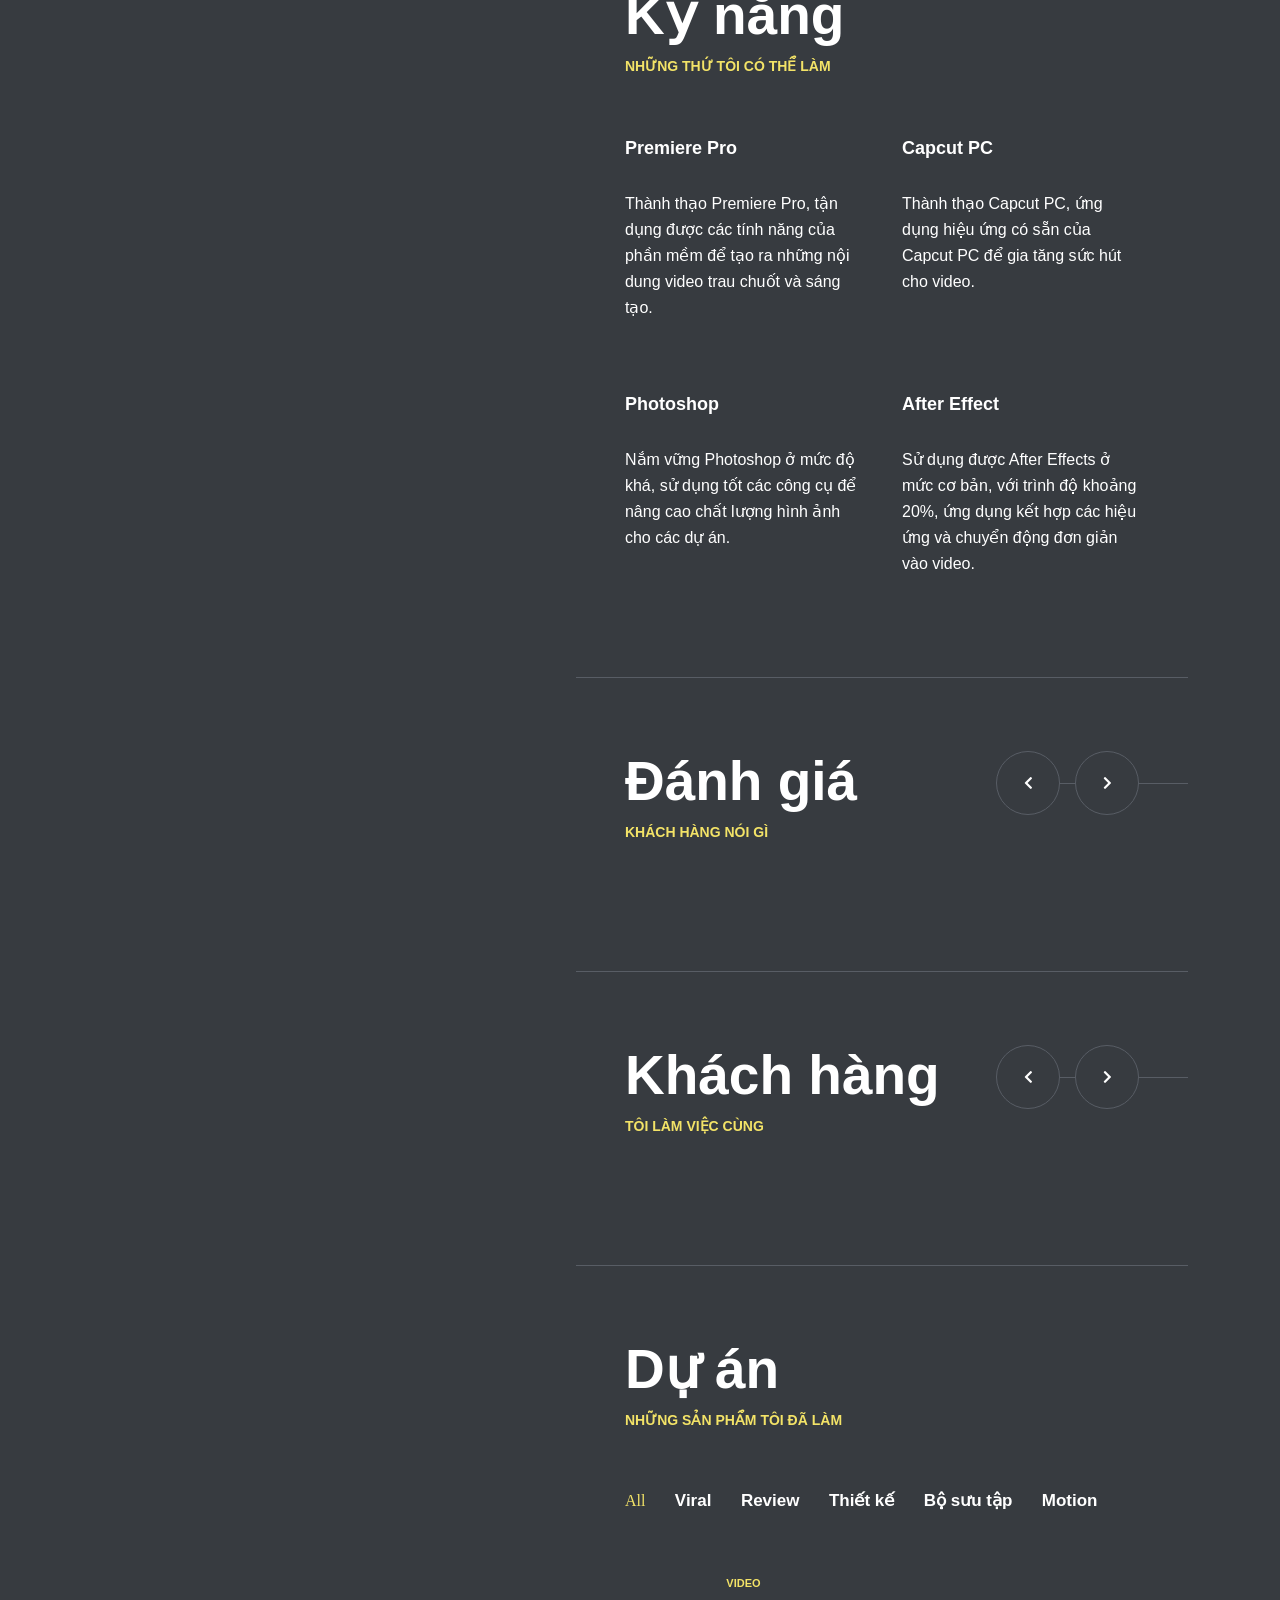
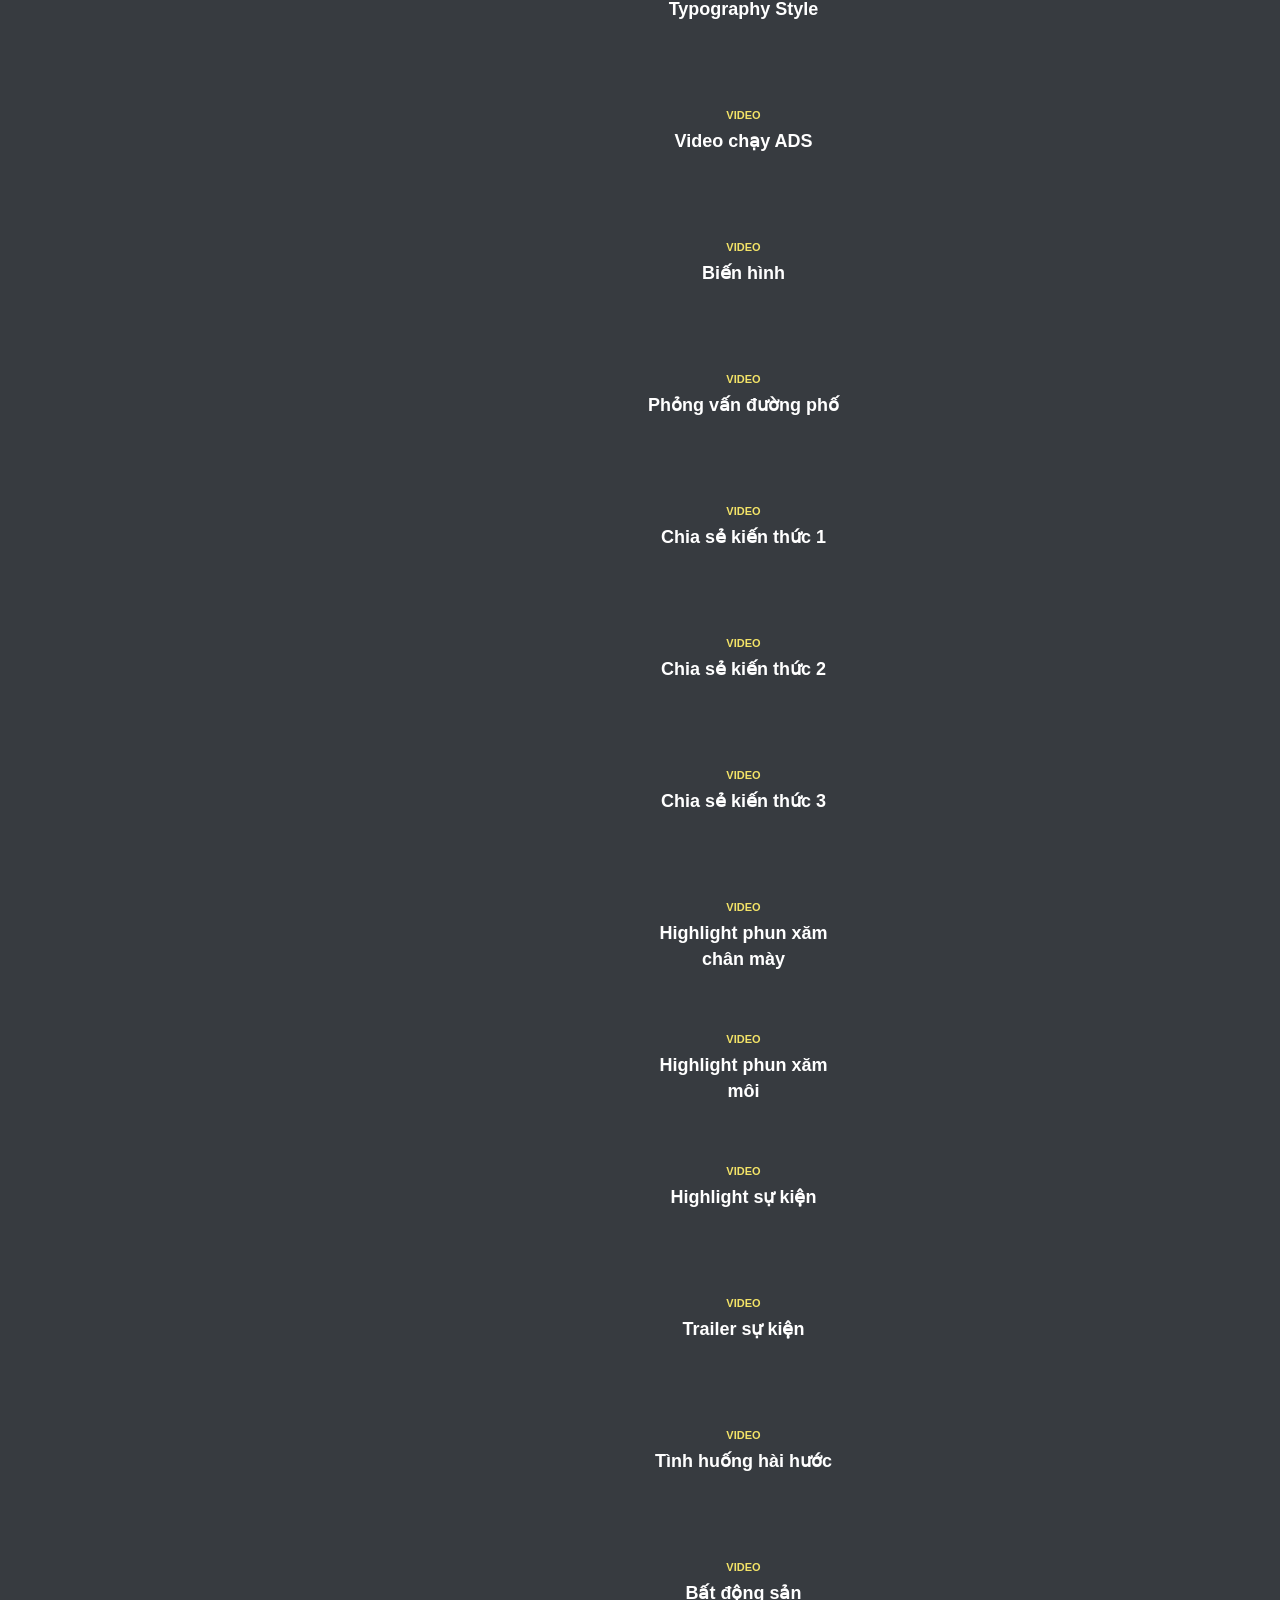
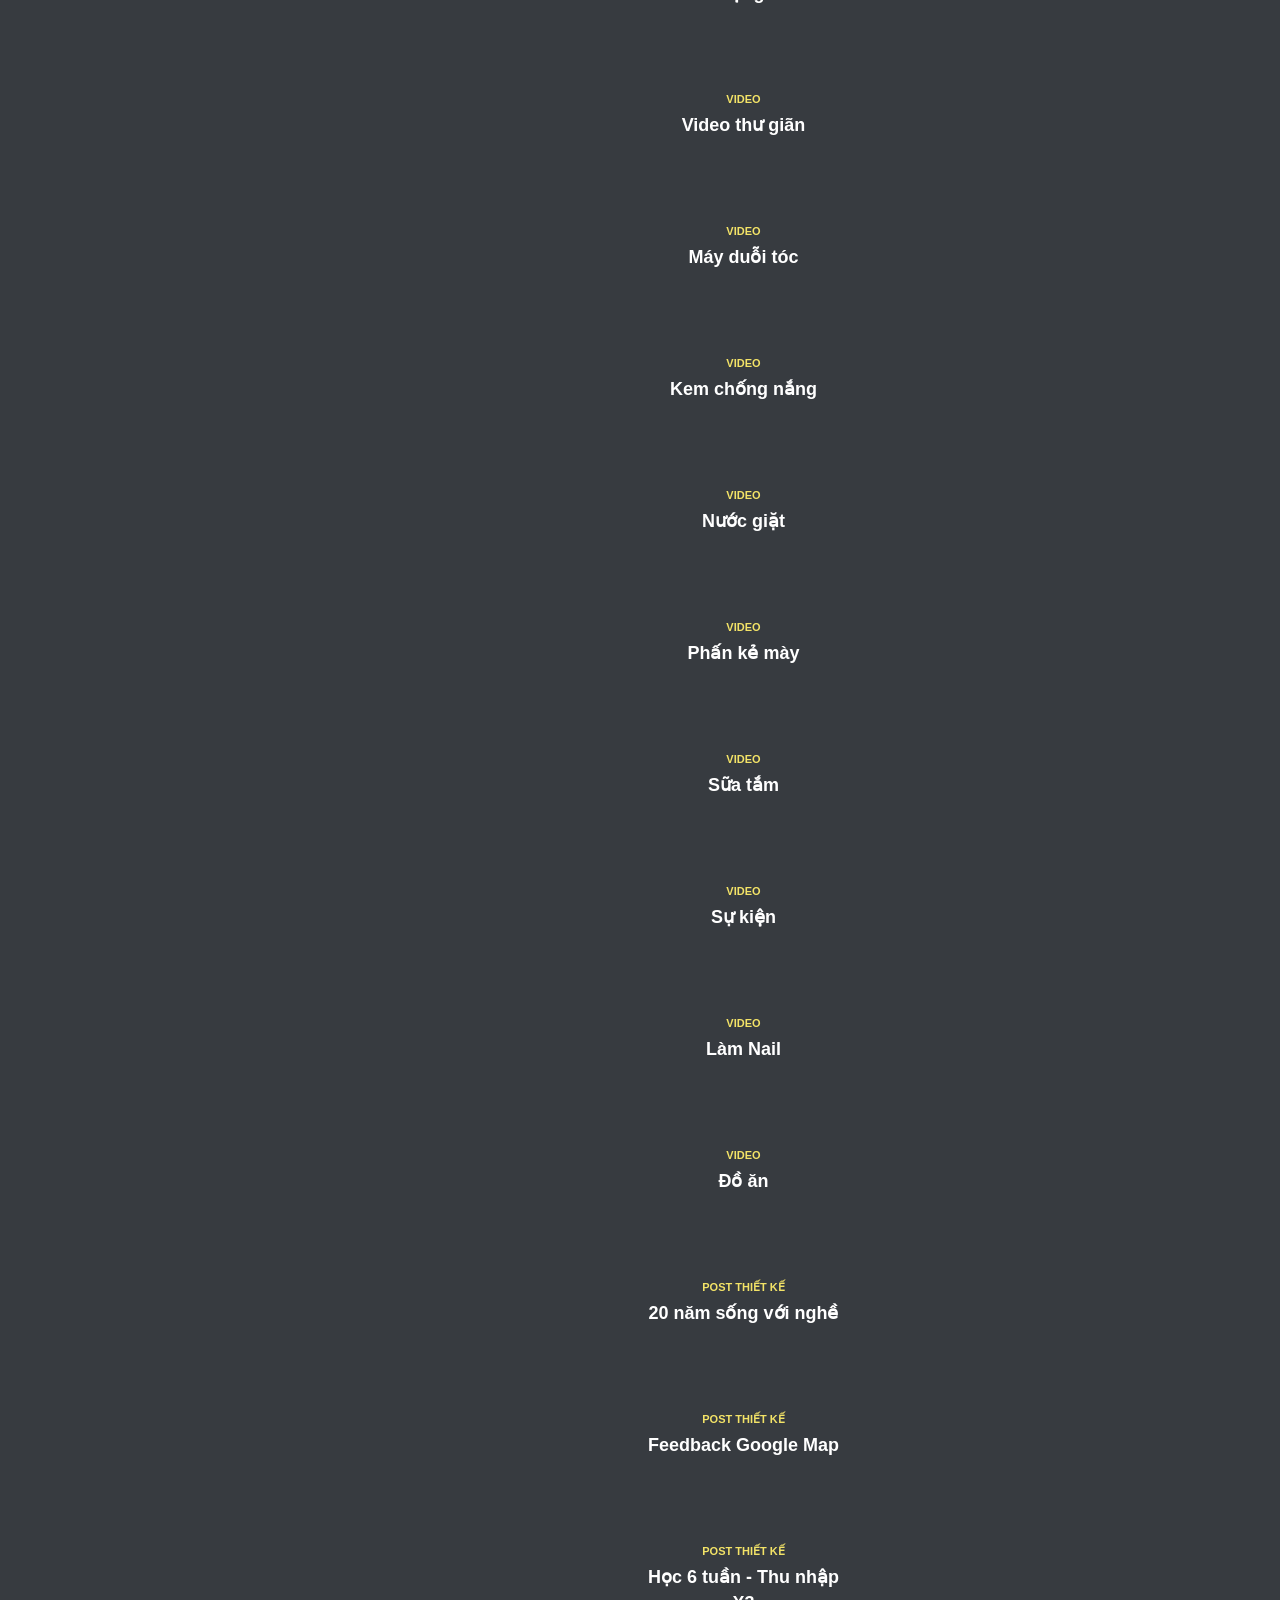
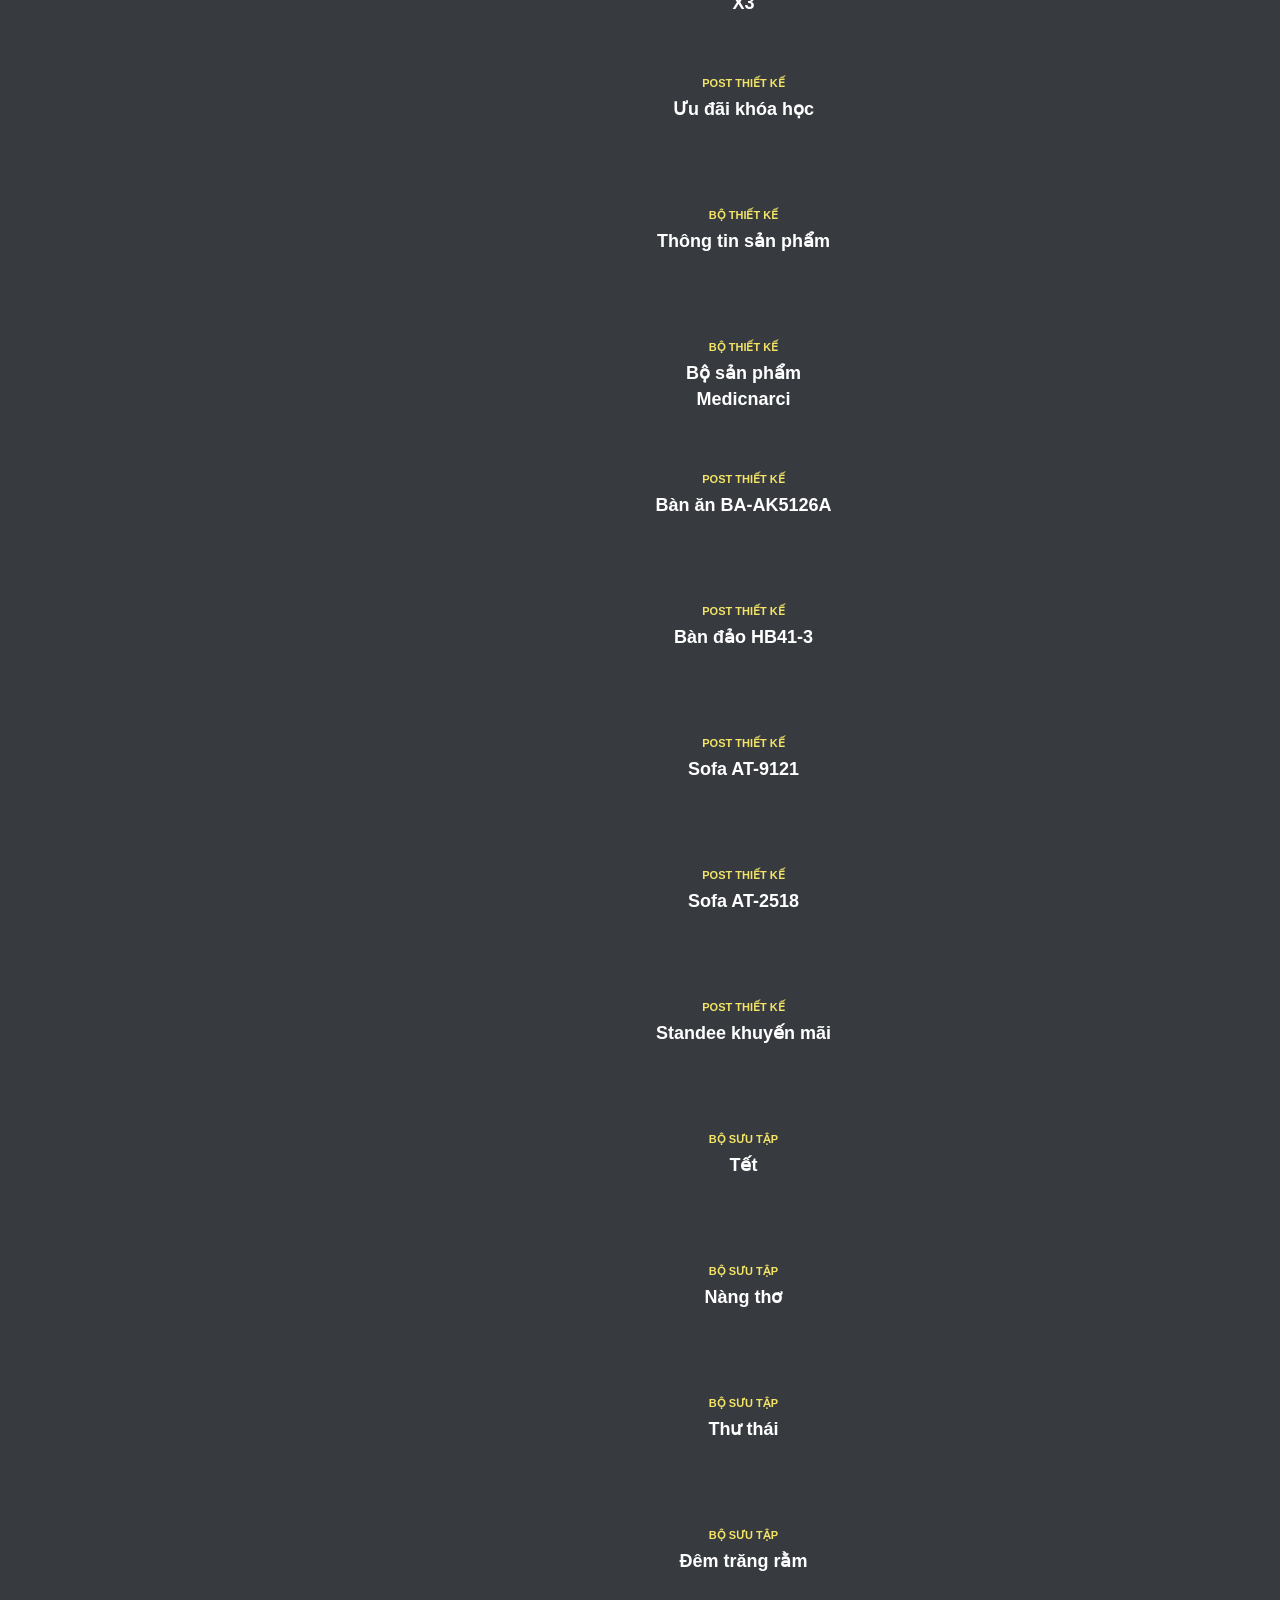
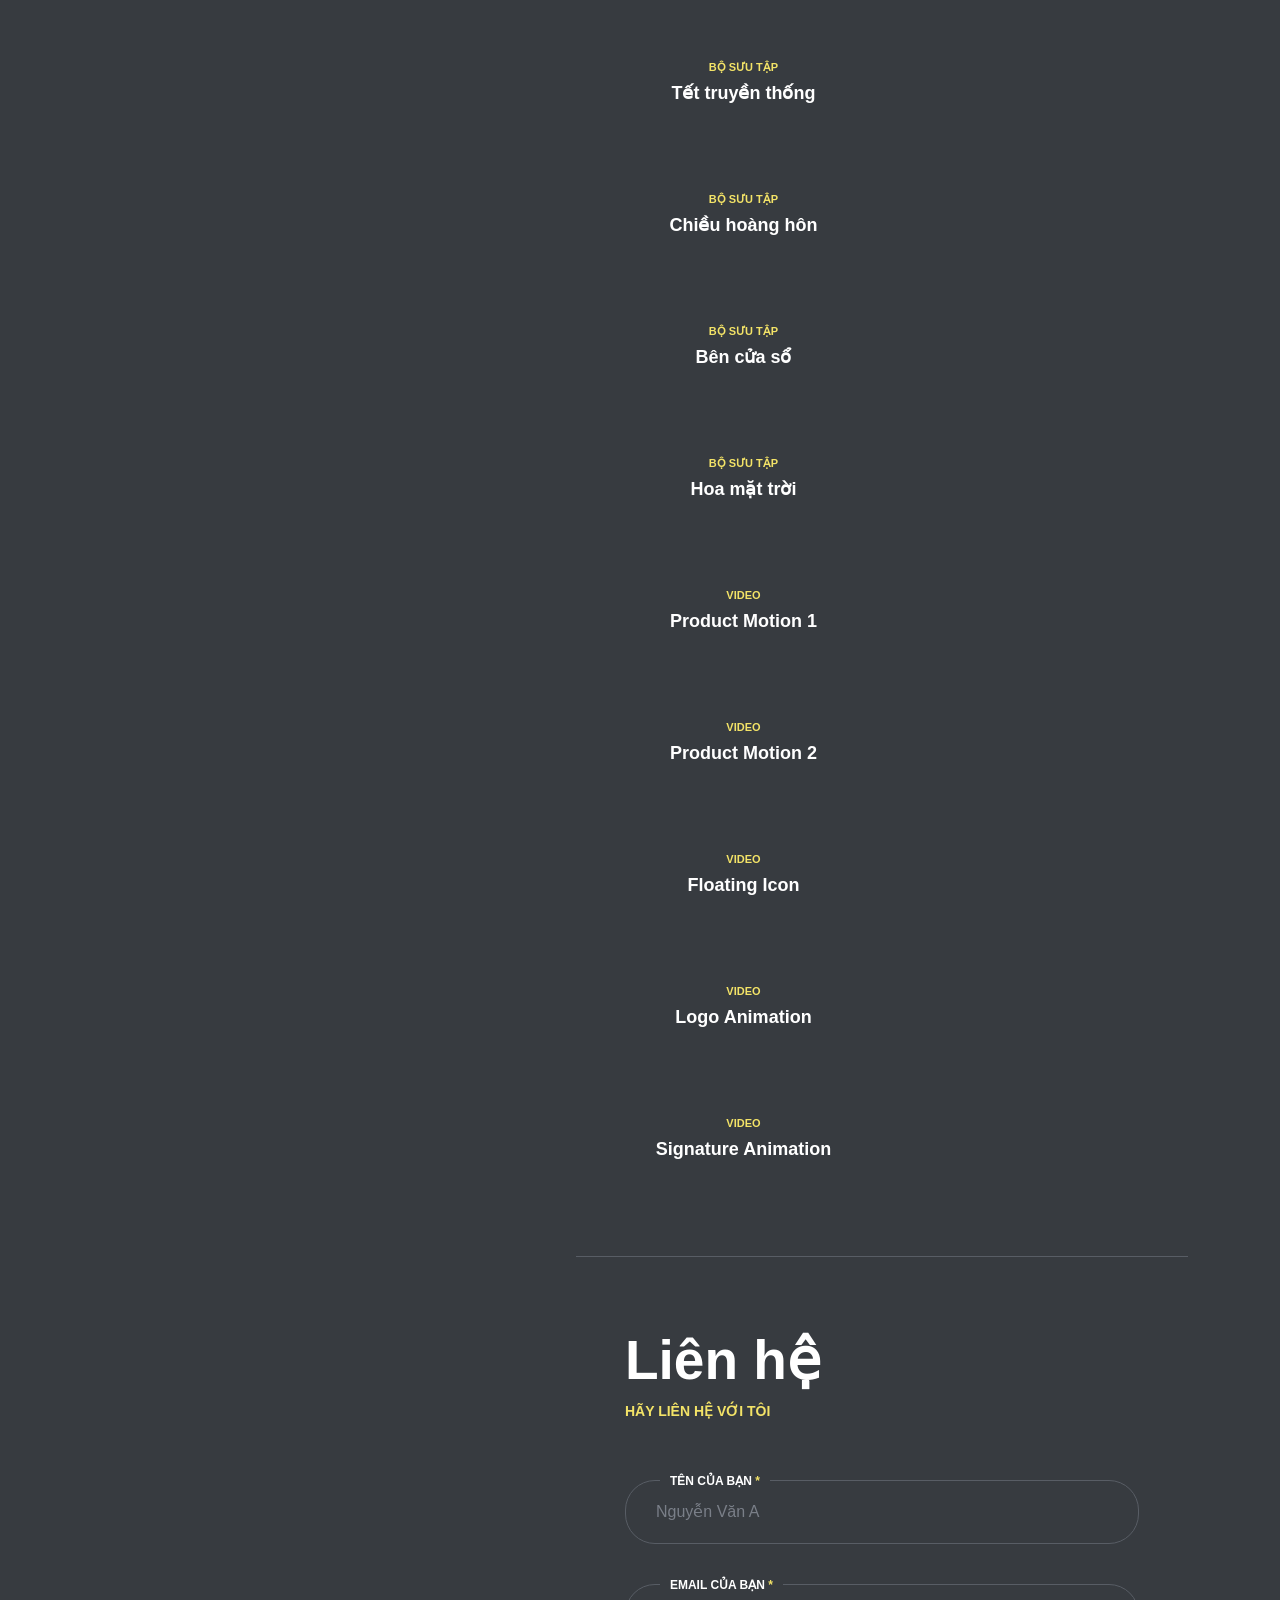
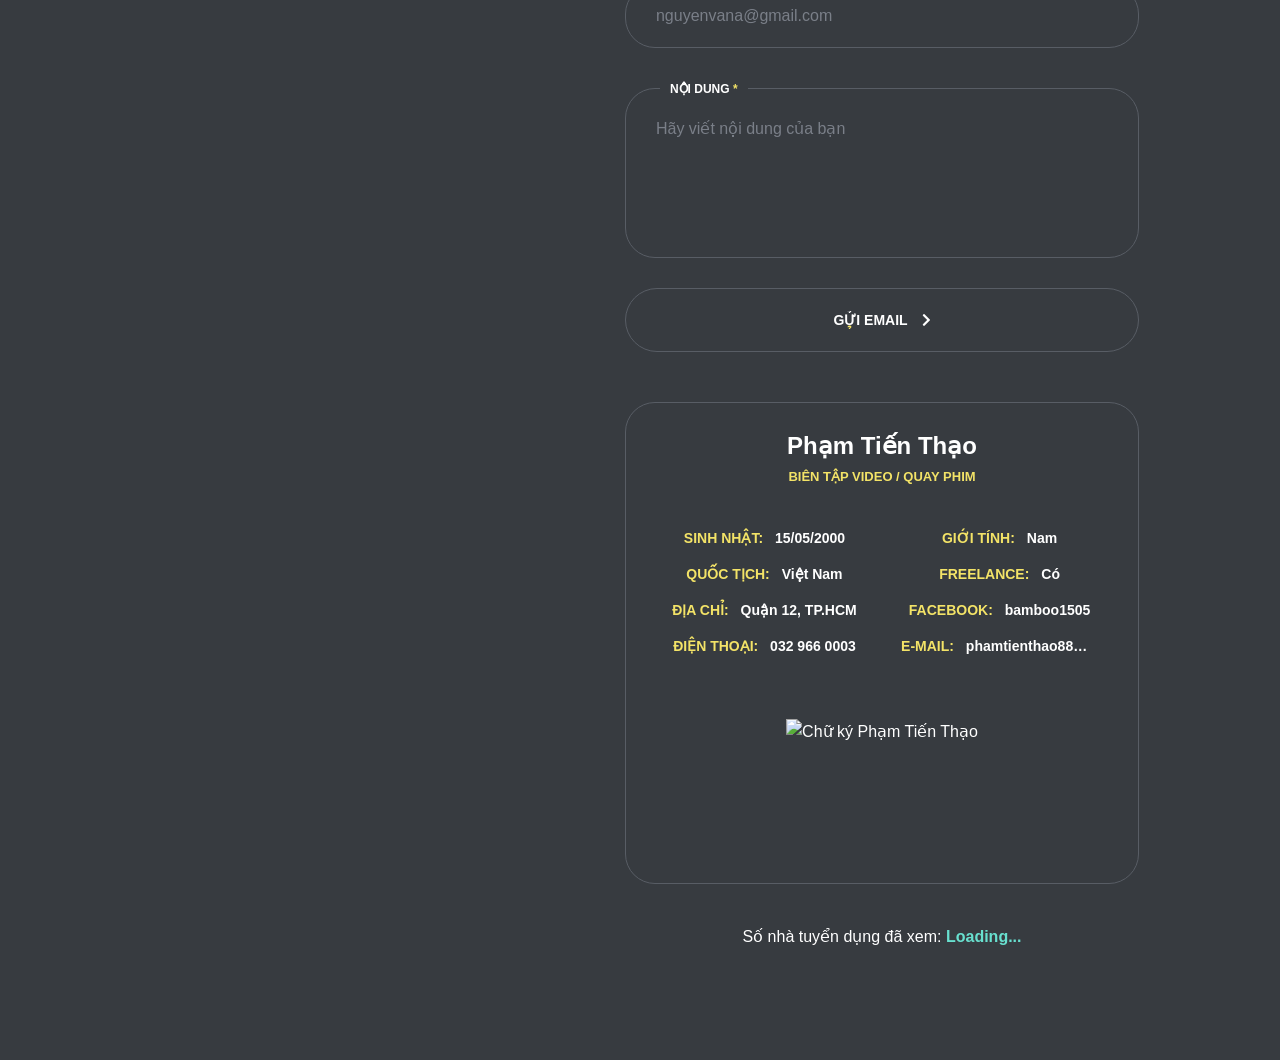
==== commit 3b461f04: "Optimize code" ====
--- a/index.html
+++ b/index.html
@@ -1,242 +1,211 @@
 <!DOCTYPE html>
+
 <html lang="en-US">
-
 <head>
-  <!-- Meta -->
-  <meta charset="UTF-8" />
-  <meta property="og:image" content="https://i.postimg loading=" lazy=".cc/qqC7mNbP/avatar.png" />
-  <meta property="og:title" content="Phạm Tiến Thạo - Portfolio" />
-  <meta name="viewport" content="width=device-width, initial-scale=1.0">
-
-  <!-- Title -->
-  <title>Phạm Tiến Thạo - Portfolio</title>
-
-  <!-- Fonts -->
-  <!-- <link
+<!-- Meta -->
+<meta charset="utf-8"/>
+<meta content="https://i.postimg.cc/qqC7mNbP/avatar.png" property="og:image"/>
+<meta content="Phạm Tiến Thạo - Portfolio" property="og:title"/>
+<meta content="width=device-width, initial-scale=1.0" name="viewport"/>
+<!-- Title -->
+<title>Phạm Tiến Thạo - Portfolio</title>
+<!-- Fonts -->
+<!-- <link
     href="https://fonts.googleapis.com/css?family=Poppins:100,100i,200,200i,300,300i,400,400i,500,500i,600,600i,700,700i,800,800i,900,900i&display=swap" 
   rel="stylesheet" /> -->
-  <link href="https://fonts.googleapis.com/css?family=Mr+Dafoe&display=swap" rel="stylesheet" />
-  <link href="https://fonts.googleapis.com/css2?family=Nunito:wght@200..1000&display=swap" rel="stylesheet">
-
-  <!-- Styles -->
-  <link rel="stylesheet" href="css/basic.css" />
-  <link rel="stylesheet" href="css/layout.css" />
-  <link rel="stylesheet" href="css/magnific-popup.css" />
-  <link rel="stylesheet" href="css/animate.css" />
-  <link rel="stylesheet" href="css/jarallax.css" />
-  <link rel="stylesheet" href="css/owl.carousel.css" />
-  <link rel="stylesheet" href="css/swiper.css" />
-  <link rel="stylesheet" href="css/fontawesome.css" />
-
-  <link rel="shortcut icon" href="images/favicons/favicon.ico" />
-</head>
-
+
+
+<!-- Styles -->
+
+<link href="assets/bundle.css" rel="stylesheet"/></head>
 <body class="home">
-  <!-- Preloader -->
-  <div class="preloader">
-    <div class="box-1">
-      <div class="centrize full-width">
-        <div class="vertical-center">
-          <div class="spinner">
-            <div class="lines"></div>
-          </div>
-        </div>
-      </div>
-    </div>
-    <div class="box-2"></div>
-  </div>
-
-  <!-- Container -->
-  <div class="container">
-    <!-- Header -->
-    <header class="header">
-      <!-- logo -->
-      <div class="logo">
-        <a href="#" id="logo-link">
-          <img loading="lazy" class="logo-img loading=" src="images/logo.png" alt="" />
-          <span class="logo-lnk">Phạm <br />Tiến Thạo</span>
-        </a>
-      </div>
-
-      <!-- menu button -->
-      <a href="#" class="menu-btn"><span></span></a>
-
-      <!-- download cv button -->
-      <a href="https://drive.google.com/file/d/1KGZvb2W6x3rt1vpJlMQLRY58Nk65aVXQ/view" target="_blank"
-        class="btn download-cv-btn">
-        <span class="animated-button"><span>CV của tôi</span></span>
-        <i class="icon fas fa-download"></i>
-      </a>
-
-      <!-- header sidebar -->
-      <div class="header-sidebar">
-        <!-- top menu -->
-        <div class="top-menu">
-          <div class="top-menu-nav">
-            <div class="menu-topmenu-container">
-              <ul class="menu">
-                <li class="menu-item">
-                  <a href="#section-started">
-                    <span class="animated-button"><span>Trang chủ</span></span>
-                  </a>
-                </li>
-                <li class="menu-item">
-                  <a href="#section-about">
-                    <span class="animated-button"><span>Thông tin</span></span>
-                  </a>
-                </li>
-                <li class="menu-item">
-                  <a href="#section-experience">
-                    <span class="animated-button"><span>Sơ lược</span></span>
-                  </a>
-                </li>
-                <li class="menu-item">
-                  <a href="#section-portfolio">
-                    <span class="animated-button"><span>Dự án</span></span>
-                  </a>
-                </li>
-                <li class="menu-item">
-                  <a href="#section-contacts">
-                    <span class="animated-button"><span>Liên hệ</span></span>
-                  </a>
-                </li>
-              </ul>
-            </div>
-          </div>
-        </div>
-      </div>
-    </header>
-
-    <!-- Wrapper -->
-    <div class="wrapper">
-      <!-- Background -->
-      <div class="background-bg">
-        <div class="background-filter">
-          <div class="background-img loading=" lazy"" style="background-image: url(images/avatar.png)"></div>
-        </div>
-      </div>
-
-      <!-- Section Started -->
-      <div class="section started" id="section-started">
-        <div class="centrize full-width">
-          <div class="vertical-center">
-            <!-- title -->
-            <h1 class="h-title">Phạm <br />Tiến Thạo</h1>
-            
-
-            <!-- content started -->
-            <div class="started-content">
-              <!-- subtitle -->
-              <div class="h-subtitles">
-                <div class="h-subtitle typing-subtitle">
-                  <p>Biên tập video</p>
-                  <p>Quay phim</p>
-                  <p>Thiết kế</p>
-                </div>
-                <span class="typed-subtitle"></span>
-              </div>
-
-              <!-- text -->
-              <div class="h-text">
+<!-- Preloader -->
+<div class="preloader">
+<div class="box-1">
+<div class="centrize full-width">
+<div class="vertical-center">
+<div class="spinner">
+<div class="lines"></div>
+</div>
+</div>
+</div>
+</div>
+<div class="box-2"></div>
+</div>
+<!-- Container -->
+<div class="container">
+<!-- Header -->
+<header class="header">
+<!-- logo -->
+<div class="logo">
+<a href="#" id="logo-link">
+<img alt="" class="logo-img loading=" loading="lazy" src="images/logo.png"/>
+<span class="logo-lnk">Phạm <br/>Tiến Thạo</span>
+</a>
+</div>
+<!-- menu button -->
+<a class="menu-btn" href="#"><span></span></a>
+<!-- download cv button -->
+<a class="btn download-cv-btn" href="https://drive.google.com/file/d/1KGZvb2W6x3rt1vpJlMQLRY58Nk65aVXQ/view" target="_blank">
+<span class="animated-button"><span>CV của tôi</span></span>
+<i class="icon fas fa-download"></i>
+</a>
+<!-- header sidebar -->
+<div class="header-sidebar">
+<!-- top menu -->
+<div class="top-menu">
+<div class="top-menu-nav">
+<div class="menu-topmenu-container">
+<ul class="menu">
+<li class="menu-item">
+<a href="#section-started">
+<span class="animated-button"><span>Trang chủ</span></span>
+</a>
+</li>
+<li class="menu-item">
+<a href="#section-about">
+<span class="animated-button"><span>Thông tin</span></span>
+</a>
+</li>
+<li class="menu-item">
+<a href="#section-experience">
+<span class="animated-button"><span>Sơ lược</span></span>
+</a>
+</li>
+<li class="menu-item">
+<a href="#section-portfolio">
+<span class="animated-button"><span>Dự án</span></span>
+</a>
+</li>
+<li class="menu-item">
+<a href="#section-contacts">
+<span class="animated-button"><span>Liên hệ</span></span>
+</a>
+</li>
+</ul>
+</div>
+</div>
+</div>
+</div>
+</header>
+<!-- Wrapper -->
+<div class="wrapper">
+<!-- Background -->
+<div class="background-bg">
+<div class="background-filter">
+<div class="background-img loading=" lazy""="" style="background-image: url(images/avatar.png)"></div>
+</div>
+</div>
+<!-- Section Started -->
+<div class="section started" id="section-started">
+<div class="centrize full-width">
+<div class="vertical-center">
+<!-- title -->
+<h1 class="h-title">Phạm <br/>Tiến Thạo</h1>
+<!-- content started -->
+<div class="started-content">
+<!-- subtitle -->
+<div class="h-subtitles">
+<div class="h-subtitle typing-subtitle">
+<p>Biên tập video</p>
+<p>Quay phim</p>
+<p>Thiết kế</p>
+</div>
+<span class="typed-subtitle"></span>
+</div>
+<!-- text -->
+<div class="h-text">
                 Kính gửi Nhà Tuyển dụng,
-                </br>
-                </br>
+                
+
                 Tôi xin gửi lời cảm ơn chân thành đến Nhà tuyển dụng đã dành thời gian xem xét hồ sơ của tôi.
                 Tôi vô cùng trân trọng sự quan tâm và cân nhắc của Nhà tuyển dụng đối với kỹ năng và kinh nghiệm của
                 tôi trong lĩnh vực quay phim và dựng phim. Sự chú ý của Nhà tuyển dụng dành cho đơn ứng tuyển của tôi
                 là một nguồn động viên to lớn, thôi thúc tôi tiếp tục phấn đấu và hoàn thiện bản thân trong nghề nghiệp.
-                </br>
-                </br>
+                
+
                 Một lần nữa, xin cảm ơn Nhà tuyển dụng vì đã dành thời gian và cơ hội quý báu này cho tôi. Tôi rất mong
                 được hợp tác và đóng góp một phần công sức nhỏ bé của mình vào các dự án sắp tới của Nhà tuyển dụng.
-                </br>
-                </br>
+                
+
                 Trân trọng,
-                </br>
+                
                 Phạm Tiến Thạo
               </div>
-              <!-- button -->
-              <div class="btn-mycv-vn">
-                <a href="https://drive.google.com/file/d/1KGZvb2W6x3rt1vpJlMQLRY58Nk65aVXQ/view" target="_blank"
-                  class="btn download-cv-btn">
-                  <span class="animated-button"><span>CV của tôi</span></span>
-                  <i class="icon fas fa-download"></i>
-                </a>
-              </div>
-              <div class="btn-contact">
-                <a href="#section-contacts" id="contact-button" class="btn">
-                  <span class="animated-button" style="font-size: 14px;"><span>Liên hệ</span></span>
-                  <i class="icon fas fa-chevron-right"></i>
-                </a>
-                <!-- mosue button -->
-                <a href="#" class="btn mouse-btn" style="display: none">
-                  <i class="icon fas fa-chevron-down"></i>
-                </a>
-              </div>
-            </div>
-          </div>
-        </div>
-      </div>
-
-      <!-- Section About -->
-      <div class="section about" id="section-about">
-        <div class="content">
-          <!-- title -->
-          <div class="titles">
-            <div class="title">Thông tin cá nhân</div>
-            <div class="subtitle">câu chuyện của tôi</div>
-          </div>
-
-          <!-- text -->
-          <div class="cols">
-            <div class="col" style="width: 100% !important;">
-              <div class="single-post-text">
-                <p>
+<!-- button -->
+<div class="btn-mycv-vn">
+<a class="btn download-cv-btn" href="https://drive.google.com/file/d/1KGZvb2W6x3rt1vpJlMQLRY58Nk65aVXQ/view" target="_blank">
+<span class="animated-button"><span>CV của tôi</span></span>
+<i class="icon fas fa-download"></i>
+</a>
+</div>
+<div class="btn-contact">
+<a class="btn" href="#section-contacts" id="contact-button">
+<span class="animated-button" style="font-size: 14px;"><span>Liên hệ</span></span>
+<i class="icon fas fa-chevron-right"></i>
+</a>
+<!-- mosue button -->
+<a class="btn mouse-btn" href="#" style="display: none">
+<i class="icon fas fa-chevron-down"></i>
+</a>
+</div>
+</div>
+</div>
+</div>
+</div>
+<!-- Section About -->
+<div class="section about" id="section-about">
+<div class="content">
+<!-- title -->
+<div class="titles">
+<div class="title">Thông tin cá nhân</div>
+<div class="subtitle">câu chuyện của tôi</div>
+</div>
+<!-- text -->
+<div class="cols">
+<div class="col" style="width: 100% !important;">
+<div class="single-post-text">
+<p>
                   Xin chào! Tôi là Thạo, một người làm phim, dựng phim đầy nhiệt huyết và sáng tạo.
                   Trong 4 năm qua, tôi đã tham gia thực hiện nhiều dự án đa dạng, từ video quảng cáo,
                   video đánh giá sản phẩm đến video âm nhạc. Với mỗi dự án, tôi luôn nỗ lực nắm bắt
                   những khoảnh khắc quan trọng và kể câu chuyện qua từng khung hình, cố gắng mang đến cho
                   người xem những trải nghiệm thị giác sống động và ấn tượng nhất.
-              </div>
-            </div>
-          </div>
-
-          <!-- info list -->
-          <div class="info-list">
-            <ul>
-              <li style="white-space: nowrap;"><strong>Sinh nhật:</strong> 15/05/2000</li>
-              <li style="white-space: nowrap;"><strong>Giới tính:</strong> Nam</li>
-              <li style="white-space: nowrap;"><strong>Quốc tịch:</strong> Việt Nam</li>
-              <li style="white-space: nowrap;"><strong>Freelance:</strong> Có</li>
-              <li style="white-space: nowrap;"><strong>Địa chỉ:</strong> Quận 12, TP.HCM</li>
-              <li style="white-space: nowrap;"><strong>Facebook:</strong> <a style="text-decoration: none;"
-                  href="https://www.facebook.com/bamboo1505" target="_blank">bamboo1505</a></li>
-              <li style="white-space: nowrap;"><strong>Điện thoại:</strong> 032 966 0003</li>
-              <li><strong>E-mail:</strong> phamtienthao88@gmail.com </li>
-            </ul>
-          </div>
-
-          <div class="clear"></div>
-        </div>
-      </div>
-
-      <!-- Section Service -->
-      <div class="section service" id="section-services">
-        <div class="content">
-          <!-- title -->
-          <div class="titles">
-            <div class="title">Dịch vụ</div>
-            <div class="subtitle">Thứ tôi làm cho bạn</div>
-          </div>
-
-          <!-- services items -->
-          <div class="service-items">
-            <div class="service-col">
-              <div class="service-item">
-                <div class="icon"><i class="fas fa-edit"></i></div>
-                <div class="name">Biên tập video</div>
-                <div class="single-post-text">
-                  <p>
+              </p></div>
+</div>
+</div>
+<!-- info list -->
+<div class="info-list">
+<ul>
+<li style="white-space: nowrap;"><strong>Sinh nhật:</strong> 15/05/2000</li>
+<li style="white-space: nowrap;"><strong>Giới tính:</strong> Nam</li>
+<li style="white-space: nowrap;"><strong>Quốc tịch:</strong> Việt Nam</li>
+<li style="white-space: nowrap;"><strong>Freelance:</strong> Có</li>
+<li style="white-space: nowrap;"><strong>Địa chỉ:</strong> Quận 12, TP.HCM</li>
+<li style="white-space: nowrap;"><strong>Facebook:</strong> <a href="https://www.facebook.com/bamboo1505" style="text-decoration: none;" target="_blank">bamboo1505</a></li>
+<li style="white-space: nowrap;"><strong>Điện thoại:</strong> 032 966 0003</li>
+<li><strong>E-mail:</strong> phamtienthao88@gmail.com </li>
+</ul>
+</div>
+<div class="clear"></div>
+</div>
+</div>
+<!-- Section Service -->
+<div class="section service" id="section-services">
+<div class="content">
+<!-- title -->
+<div class="titles">
+<div class="title">Dịch vụ</div>
+<div class="subtitle">Thứ tôi làm cho bạn</div>
+</div>
+<!-- services items -->
+<div class="service-items">
+<div class="service-col">
+<div class="service-item">
+<div class="icon"><i class="fas fa-edit"></i></div>
+<div class="name">Biên tập video</div>
+<div class="single-post-text">
+<p>
                     Với vai trò là một người Biên tập video, tôi có thể sử dụng thành thạo các
                     phần mềm dựng phim chuyên nghiệp như Premiere Pro, After Effect (ở mức cơ bản), Capcut PC,
                     Photoshop.
@@ -245,16 +214,15 @@
                     dẫn và chất lượng cao. Mục tiêu của tôi là biến mọi ý tưởng thành hiện
                     thực, giúp truyền tải thông điệp của khách hàng một cách rõ ràng và lôi cuốn nhất.
                   </p>
-                </div>
-              </div>
-            </div>
-
-            <div class="service-col">
-              <div class="service-item">
-                <div class="icon"><i class="fas fa-video"></i></div>
-                <div class="name">Quay phim</div>
-                <div class="single-post-text">
-                  <p>
+</div>
+</div>
+</div>
+<div class="service-col">
+<div class="service-item">
+<div class="icon"><i class="fas fa-video"></i></div>
+<div class="name">Quay phim</div>
+<div class="single-post-text">
+<p>
                     Là một Quay phim, tôi luôn tìm kiếm những góc máy độc đáo và sáng tạo để mang đến
                     vẻ đẹp riêng biệt và chuyên nghiệp cho mỗi sản phẩm. Để đạt được điều này,
                     tôi không ngừng học hỏi và trau dồi kỹ năng của mình bằng cách sử dụng các
@@ -262,1573 +230,1525 @@
                     công nghệ mới nhất trong ngành. Với tinh thần học hỏi này đảm bảo rằng tôi có thể mang
                     đến những hình ảnh chất lượng cao nhất và đáp ứng được yêu cầu cụ thể của từng khách hàng.
                   </p>
-                </div>
-              </div>
-            </div>
-            
-          </div>
-
-          <div class="clear"></div>
-        </div>
-      </div>
-
-      <!-- Section Resume -->
-      <div class="section resume" id="section-experience">
-        <div class="content">
-          <!-- title -->
-          <div class="titles">
-            <div class="title">Kinh nghiệm</div>
-            <div class="subtitle">Công việc tôi đã làm</div>
-          </div>
-
-          <!-- resume items -->
-          <div class="content-carousel">
-            <div class="owl-carousel" data-slidesview="2" data-slidesview_mobile="1">
-              <div class="item">
-                <div class="resume-item active">
-                  <div class="date">04/2025</div>
-                  <div class="name">
-                    Quay, dựng, thiết kế - <br />
+</div>
+</div>
+</div>
+</div>
+<div class="clear"></div>
+</div>
+</div>
+<!-- Section Resume -->
+<div class="section resume" id="section-experience">
+<div class="content">
+<!-- title -->
+<div class="titles">
+<div class="title">Kinh nghiệm</div>
+<div class="subtitle">Công việc tôi đã làm</div>
+</div>
+<!-- resume items -->
+<div class="content-carousel">
+<div class="owl-carousel" data-slidesview="2" data-slidesview_mobile="1">
+<div class="item">
+<div class="resume-item active">
+<div class="date">04/2025</div>
+<div class="name">
+                    Quay, dựng, thiết kế - <br/>
                     tại Thanh Huyền Academy 
                   </div>
-                  <div class="single-post-text">
-                    <p>
-                      Setup quay dựng video theo nội dung có sẵn. <br />
-                      Dựng video trailer, highlight cho các sự kiện. <br />
+<div class="single-post-text">
+<p>
+                      Setup quay dựng video theo nội dung có sẵn. <br/>
+                      Dựng video trailer, highlight cho các sự kiện. <br/>
                       Lên concept, chụp hình cho các sản phẩm.
                     </p>
-                  </div>
-                </div>
-              </div>
-              <div class="item">
-                <div class="resume-item active">
-                  <div class="date">2021 - 2025</div>
-                  <div class="name">
-                    Quay và dựng phim <br />
+</div>
+</div>
+</div>
+<div class="item">
+<div class="resume-item active">
+<div class="date">2021 - 2025</div>
+<div class="name">
+                    Quay và dựng phim <br/>
                     cho kênh Tiktok Kim Hương
                   </div>
-                  <div class="single-post-text">
-                    <p>
-                      Đóng góp ý tưởng cho video. <br />
-                      Quay và dựng tất cả video trên kênh. <br />
+<div class="single-post-text">
+<p>
+                      Đóng góp ý tưởng cho video. <br/>
+                      Quay và dựng tất cả video trên kênh. <br/>
                       Đạt được những thành tựu đáng kể.
                     </p>
-                  </div>
-                </div>
-              </div>
-              <div class="item">
-                <div class="resume-item active">
-                  <div class="date">2024-2025</div>
-                  <div class="name">
-                    Xây kênh - Video Editor - <br />
+</div>
+</div>
+</div>
+<div class="item">
+<div class="resume-item active">
+<div class="date">2024-2025</div>
+<div class="name">
+                    Xây kênh - Video Editor - <br/>
                     Reup Livestream CER Group
                   </div>
-                  <div class="single-post-text">
-                    <p>
-                      Xây các kênh vệ tinh cho công ty. <br />
-                      Lên ý tưởng và edit video đăng lên kênh. <br />
+<div class="single-post-text">
+<p>
+                      Xây các kênh vệ tinh cho công ty. <br/>
+                      Lên ý tưởng và edit video đăng lên kênh. <br/>
                       Đạt được những thành tựu đáng kể.
                     </p>
-                  </div>
-                </div>
-              </div>
-              <div class="item">
-                <div class="resume-item active">
-                  <div class="date">2018-2021</div>
-                  <div class="name">Cộng tác viên tại <br />The Wings Media</div>
-                  <div class="single-post-text">
-                    <p>
-                      Người chơi guitar.<br />
-                      Dựng video âm nhạc. <br />
-                      Hỗ trợ quay phim cho nhiều dự án phòng thu.<br />
-                    </p>
-                  </div>
-                </div>
-              </div>
-            </div>
-            <!-- navigation -->
-            <div class="navs">
-              <span class="prev fas fa-chevron-left"></span>
-              <span class="next fas fa-chevron-right"></span>
-            </div>
-          </div>
-        </div>
-      </div>
-
-      <!-- Section Resume -->
-      <div class="section resume" id="section-education">
-        <div class="content">
-          <!-- title -->
-          <div class="titles">
-            <div class="title">Học vấn</div>
-            <div class="subtitle">Những trường tôi đã học</div>
-          </div>
-
-          <!-- resume items -->
-          <div class="content-carousel">
-            <div class="owl-carousel" data-slidesview="2" data-slidesview_mobile="1">
-              <div class="item">
-                <div class="resume-item active">
-                  <div class="date">2018 - 2022</div>
-                  <div class="name">
-                    Đại học Sư phạm Kỹ <br />
+</div>
+</div>
+</div>
+<div class="item">
+<div class="resume-item active">
+<div class="date">2018-2021</div>
+<div class="name">Cộng tác viên tại <br/>The Wings Media</div>
+<div class="single-post-text">
+<p>
+                      Người chơi guitar.<br/>
+                      Dựng video âm nhạc. <br/>
+                      Hỗ trợ quay phim cho nhiều dự án phòng thu.<br/>
+</p>
+</div>
+</div>
+</div>
+</div>
+<!-- navigation -->
+<div class="navs">
+<span class="prev fas fa-chevron-left"></span>
+<span class="next fas fa-chevron-right"></span>
+</div>
+</div>
+</div>
+</div>
+<!-- Section Resume -->
+<div class="section resume" id="section-education">
+<div class="content">
+<!-- title -->
+<div class="titles">
+<div class="title">Học vấn</div>
+<div class="subtitle">Những trường tôi đã học</div>
+</div>
+<!-- resume items -->
+<div class="content-carousel">
+<div class="owl-carousel" data-slidesview="2" data-slidesview_mobile="1">
+<div class="item">
+<div class="resume-item active">
+<div class="date">2018 - 2022</div>
+<div class="name">
+                    Đại học Sư phạm Kỹ <br/>
                     Thuật - TP. Hồ Chí Minh
                   </div>
-                  <div class="single-post-text">
-                    <p>
-                      Ngành: Công nghệ thông tin <br />
-                      Tốt nghiệp loại: Khá <br />
+<div class="single-post-text">
+<p>
+                      Ngành: Công nghệ thông tin <br/>
+                      Tốt nghiệp loại: Khá <br/>
                       Điểm trung bình: 7.85/10
                     </p>
-                  </div>
-                </div>
-              </div>
-              <div class="item">
-                <div class="resume-item active">
-                  <div class="date">2015 - 2018</div>
-                  <div class="name">
-                    THPT Nguyễn Văn<br />
+</div>
+</div>
+</div>
+<div class="item">
+<div class="resume-item active">
+<div class="date">2015 - 2018</div>
+<div class="name">
+                    THPT Nguyễn Văn<br/>
                     Linh - Ninh Thuận
                   </div>
-                  <div class="single-post-text">
-                    <p>
-                      Học sinh <br />
-                      Tốt nghiệp loại: Giỏi <br />
+<div class="single-post-text">
+<p>
+                      Học sinh <br/>
+                      Tốt nghiệp loại: Giỏi <br/>
                       Điểm trung bình: 9.3/10
                     </p>
-                  </div>
-                </div>
-              </div>
-              <div class="item">
-                <div class="resume-item active">
-                  <div class="date">2011 - 2015</div>
-                  <div class="name">
-                    THCS Phan Chu <br />
+</div>
+</div>
+</div>
+<div class="item">
+<div class="resume-item active">
+<div class="date">2011 - 2015</div>
+<div class="name">
+                    THCS Phan Chu <br/>
                     Trinh - Ninh Thuận
                   </div>
-                  <div class="single-post-text">
-                    <p>
-                      Học sinh <br />
-                      Tốt nghiệp loại: Giỏi <br />
+<div class="single-post-text">
+<p>
+                      Học sinh <br/>
+                      Tốt nghiệp loại: Giỏi <br/>
                       Điểm trung bình: 8.9/10
                     </p>
-                  </div>
-                </div>
-              </div>
-            </div>
-
-            <!-- navigation -->
-            <div class="navs">
-              <span class="prev fas fa-chevron-left"></span>
-              <span class="next fas fa-chevron-right"></span>
-            </div>
-          </div>
-        </div>
-      </div>
-
-      <!-- Section Design Skills -->
-      <div class="section skills" id="section-skills">
-        <div class="content">
-          <!-- title -->
-          <div class="titles">
-            <div class="title">Kỹ năng</div>
-            <div class="subtitle">Những thứ tôi có thể làm</div>
-          </div>
-
-          <!-- skills items -->
-          <div class="skills percent">
-            <ul>
-              <li>
-                <div class="name">Premiere Pro</div>
-                <div class="single-post-text">
-                  <p>
+</div>
+</div>
+</div>
+</div>
+<!-- navigation -->
+<div class="navs">
+<span class="prev fas fa-chevron-left"></span>
+<span class="next fas fa-chevron-right"></span>
+</div>
+</div>
+</div>
+</div>
+<!-- Section Design Skills -->
+<div class="section skills" id="section-skills">
+<div class="content">
+<!-- title -->
+<div class="titles">
+<div class="title">Kỹ năng</div>
+<div class="subtitle">Những thứ tôi có thể làm</div>
+</div>
+<!-- skills items -->
+<div class="skills percent">
+<ul>
+<li>
+<div class="name">Premiere Pro</div>
+<div class="single-post-text">
+<p>
                     Thành thạo Premiere Pro, tận dụng được các tính năng của phần mềm để tạo ra những nội dung video
                     trau chuốt và sáng tạo.
                   </p>
-                </div>
-              </li>
-              <li>
-                <div class="name">Capcut PC</div>
-                <div class="single-post-text">
-                  <p>
+</div>
+</li>
+<li>
+<div class="name">Capcut PC</div>
+<div class="single-post-text">
+<p>
                     Thành thạo Capcut PC, ứng dụng hiệu ứng có sẵn của Capcut PC để gia tăng sức hút cho video.
                   </p>
-                </div>
-              </li>
-              <li>
-                <div class="name">Photoshop</div>
-                <div class="single-post-text">
-                  <p>
+</div>
+</li>
+<li>
+<div class="name">Photoshop</div>
+<div class="single-post-text">
+<p>
                     Nắm vững Photoshop ở mức độ khá, sử dụng tốt các công cụ để nâng cao chất lượng hình ảnh cho các dự
                     án.
                   </p>
-                </div>
-              </li>
-              <li>
-                <div class="name">After Effect</div>
-                <div class="single-post-text">
-                  <p>
+</div>
+</li>
+<li>
+<div class="name">After Effect</div>
+<div class="single-post-text">
+<p>
                     Sử dụng được After Effects ở mức cơ bản, với trình độ khoảng 20%, ứng dụng kết hợp các hiệu ứng và
                     chuyển động đơn giản vào video.
                   </p>
-                </div>
-              </li>
-            </ul>
-          </div>
-        </div>
-      </div>
-
-      <!-- Section Testimonials -->
-      <div class="section testimonials" id="section-testimonials">
-        <div class="content">
-          <!-- title -->
-          <div class="titles">
-            <div class="title">Đánh giá</div>
-            <div class="subtitle">Khách hàng nói gì</div>
-          </div>
-
-          <!-- testimonials items -->
-          <div class="content-carousel">
-            <div class="owl-carousel" data-slidesView="2" data-slidesview_mobile="1">
-              <div class="item">
-                <img loading="lazy" style="border-radius: 15px" src="images/Review/1.png" alt="" />
-              </div>
-              <div class="item">
-                <img loading="lazy" style="border-radius: 15px" src="images/Review/2.png" alt="" />
-              </div>
-              <div class="item">
-                <img loading="lazy" style="border-radius: 15px" src="images/Review/3.png" alt="" />
-              </div>
-              <div class="item">
-                <img loading="lazy" style="border-radius: 15px" src="images/Review/4.png" alt="" />
-              </div>
-              <div class="item">
-                <img loading="lazy" style="border-radius: 15px" src="images/Review/5.png" alt="" />
-              </div>
-              <div class="item">
-                <img loading="lazy" style="border-radius: 15px" src="images/Review/6.png" alt="" />
-              </div>
-              <div class="item">
-                <img loading="lazy" style="border-radius: 15px" src="images/Review/8.png" alt="" />
-              </div>
-              <div class="item">
-                <img loading="lazy" style="border-radius: 15px" src="images/Review/9.png" alt="" />
-              </div>
-              <div class="item">
-                <img loading="lazy" style="border-radius: 15px" src="images/Review/10.png" alt="" />
-              </div>
-              <div class="item">
-                <img loading="lazy" style="border-radius: 15px" src="images/Review/11.png" alt="" />
-              </div>
-            </div>
-
-            <!-- navigation -->
-            <div class="navs">
-              <span class="prev fas fa-chevron-left"></span>
-              <span class="next fas fa-chevron-right"></span>
-            </div>
-          </div>
-        </div>
-      </div>
-
-      <!-- Section Clients -->
-      <div class="section clients" id="section-clients">
-        <div class="content">
-          <!-- title -->
-          <div class="titles">
-            <div class="title">Khách hàng</div>
-            <div class="subtitle">Tôi làm việc cùng</div>
-          </div>
-
-          <!-- clients items -->
-          <div class="content-carousel">
-            <div class="owl-carousel" data-slidesview="4" data-slidesview_mobile="2">
-              <div class="item">
-                <div class="clients-item">
-                  <a target="_blank" href="https://www.lifebuoy.vn/home.html">
-                    <img loading="lazy" src="images/brand/1.png" alt="" />
+</div>
+</li>
+</ul>
+</div>
+</div>
+</div>
+<!-- Section Testimonials -->
+<div class="section testimonials" id="section-testimonials">
+<div class="content">
+<!-- title -->
+<div class="titles">
+<div class="title">Đánh giá</div>
+<div class="subtitle">Khách hàng nói gì</div>
+</div>
+<!-- testimonials items -->
+<div class="content-carousel">
+<div class="owl-carousel" data-slidesview="2" data-slidesview_mobile="1">
+<div class="item">
+<img alt="" loading="lazy" src="images/Review/1.png" style="border-radius: 15px"/>
+</div>
+<div class="item">
+<img alt="" loading="lazy" src="images/Review/2.png" style="border-radius: 15px"/>
+</div>
+<div class="item">
+<img alt="" loading="lazy" src="images/Review/3.png" style="border-radius: 15px"/>
+</div>
+<div class="item">
+<img alt="" loading="lazy" src="images/Review/4.png" style="border-radius: 15px"/>
+</div>
+<div class="item">
+<img alt="" loading="lazy" src="images/Review/5.png" style="border-radius: 15px"/>
+</div>
+<div class="item">
+<img alt="" loading="lazy" src="images/Review/6.png" style="border-radius: 15px"/>
+</div>
+<div class="item">
+<img alt="" loading="lazy" src="images/Review/8.png" style="border-radius: 15px"/>
+</div>
+<div class="item">
+<img alt="" loading="lazy" src="images/Review/9.png" style="border-radius: 15px"/>
+</div>
+<div class="item">
+<img alt="" loading="lazy" src="images/Review/10.png" style="border-radius: 15px"/>
+</div>
+<div class="item">
+<img alt="" loading="lazy" src="images/Review/11.png" style="border-radius: 15px"/>
+</div>
+</div>
+<!-- navigation -->
+<div class="navs">
+<span class="prev fas fa-chevron-left"></span>
+<span class="next fas fa-chevron-right"></span>
+</div>
+</div>
+</div>
+</div>
+<!-- Section Clients -->
+<div class="section clients" id="section-clients">
+<div class="content">
+<!-- title -->
+<div class="titles">
+<div class="title">Khách hàng</div>
+<div class="subtitle">Tôi làm việc cùng</div>
+</div>
+<!-- clients items -->
+<div class="content-carousel">
+<div class="owl-carousel" data-slidesview="4" data-slidesview_mobile="2">
+<div class="item">
+<div class="clients-item">
+<a href="https://www.lifebuoy.vn/home.html" target="_blank">
+<img alt="" loading="lazy" src="images/brand/1.png"/>
+</a>
+</div>
+</div>
+<div class="item">
+<div class="clients-item">
+<a href="https://www.larocheposay.vn/" target="_blank">
+<img alt="" loading="lazy" src="images/brand/2.png"/>
+</a>
+</div>
+</div>
+<div class="item">
+<div class="clients-item">
+<a href="https://acnes.com.vn/" target="_blank">
+<img alt="" loading="lazy" src="images/brand/3.png"/>
+</a>
+</div>
+</div>
+<div class="item">
+<div class="clients-item">
+<a href="https://www.esteelauder.com.vn/" target="_blank">
+<img alt="" loading="lazy" src="images/brand/4.png"/>
+</a>
+</div>
+</div>
+<div class="item">
+<div class="clients-item">
+<a href="https://comem.vn/" target="_blank">
+<img alt="" loading="lazy" src="images/brand/5.png"/>
+</a>
+</div>
+</div>
+<div class="item">
+<div class="clients-item">
+<a href="https://focallure.vn/" target="_blank">
+<img alt="" loading="lazy" src="images/brand/6.png"/>
+</a>
+</div>
+</div>
+<div class="item">
+<div class="clients-item">
+<a href="https://en.aromatica.co.kr/" target="_blank">
+<img alt="" loading="lazy" src="images/brand/7.png"/>
+</a>
+</div>
+</div>
+<div class="item">
+<div class="clients-item">
+<a href="https://www.lorealparis.com.vn/" target="_blank">
+<img alt="" loading="lazy" src="images/brand/8.png"/>
+</a>
+</div>
+</div>
+<div class="item">
+<div class="clients-item">
+<a href="https://hasaki.vn/thuong-hieu/colorkey.html" target="_blank">
+<img alt="" loading="lazy" src="images/brand/9.png"/>
+</a>
+</div>
+</div>
+<div class="item">
+<div class="clients-item">
+<a href="https://hasaki.vn/thuong-hieu/garnier.html" target="_blank">
+<img alt="" loading="lazy" src="images/brand/10.png"/>
+</a>
+</div>
+</div>
+<div class="item">
+<div class="clients-item">
+<a href="https://pantio.vn/" target="_blank">
+<img alt="" loading="lazy" src="images/brand/11.png"/>
+</a>
+</div>
+</div>
+<div class="item">
+<div class="clients-item">
+<a href="https://eubos.vn/" target="_blank">
+<img alt="" loading="lazy" src="images/brand/12.png"/>
+</a>
+</div>
+</div>
+<div class="item">
+<div class="clients-item">
+<a href="https://wishtrend.vn/" target="_blank">
+<img alt="" loading="lazy" src="images/brand/13.png"/>
+</a>
+</div>
+</div>
+<div class="item">
+<div class="clients-item">
+<a href="https://www.cerave.com.vn/" target="_blank">
+<img alt="" loading="lazy" src="images/brand/14.png"/>
+</a>
+</div>
+</div>
+</div>
+<!-- navigation -->
+<div class="navs">
+<span class="prev fas fa-chevron-left"></span>
+<span class="next fas fa-chevron-right"></span>
+</div>
+</div>
+<div class="clear"></div>
+</div>
+</div>
+<!-- Works -->
+<div class="section works" id="section-portfolio">
+<div class="content">
+<!-- title -->
+<div class="titles">
+<div class="title">Dự án</div>
+<div class="subtitle">Những sản phẩm tôi đã làm</div>
+</div>
+<div class="filters">
+<div class="btn-group">
+<label class="glitch-effect" data-text="All">
+<input type="radio" value=".box-col"/>All
+              </label>
+</div>
+<div class="btn-group">
+<label data-text="Video" style="font-family: Nunito, sans-serif; font-size: 17px; font-weight: 700;">
+<input type="radio" value=".f-viral"/>Viral
+              </label>
+</div>
+<div class="btn-group">
+<label data-text="content" style="font-family: Nunito, sans-serif; font-size: 17px; font-weight: 700;">
+<input type="radio" value=".f-review"/>Review
+              </label>
+</div>
+<div class="btn-group">
+<label data-text="Gallery" style="font-family: Nunito, sans-serif; font-size: 17px; font-weight: 700;">
+<input type="radio" value=".f-design"/>Thiết kế
+              </label>
+</div>
+<div class="btn-group">
+<label data-text="Gallery" style="font-family: Nunito, sans-serif; font-size: 17px; font-weight: 700;">
+<input type="radio" value=".f-gallery"/>Bộ sưu tập
+              </label>
+</div>
+<div class="btn-group">
+<label data-text="Music" style="font-family: Nunito, sans-serif; font-size: 17px; font-weight: 700;">
+<input type="radio" value=".f-motion"/>Motion
+              </label>
+</div>
+</div>
+<!-- portfolio items -->
+<div class="box-items">
+<div class="box-col f-viral">
+<div class="box-item">
+<div class="image">
+<a class="has-popup-video" href="https://www.youtube.com/watch?v=5ofj41H_5c4">
+<img alt="" loading="lazy" src="images/Viral/typography.png"/>
+<span class="info">
+<span class="centrize full-width">
+<span class="vertical-center">
+<i class="icon fas fa-video"></i>
+</span>
+</span>
+</span>
+</a>
+</div>
+<div class="desc">
+<div class="category">Video</div>
+<a class="name has-popup-video" href="https://www.youtube.com/watch?v=5ofj41H_5c4">Typography Style</a>
+</div>
+</div>
+</div>
+<div class="box-col f-viral">
+<div class="box-item">
+<div class="image">
+<a class="has-popup-video" href="https://www.youtube.com/watch?v=2eZS-C71Ijk">
+<img alt="" loading="lazy" src="images/Viral/videochayads.png"/>
+<span class="info">
+<span class="centrize full-width">
+<span class="vertical-center">
+<i class="icon fas fa-video"></i>
+</span>
+</span>
+</span>
+</a>
+</div>
+<div class="desc">
+<div class="category">Video</div>
+<a class="name has-popup-video" href="https://www.youtube.com/watch?v=2eZS-C71Ijk">Video chạy ADS</a>
+</div>
+</div>
+</div>
+<div class="box-col f-viral">
+<div class="box-item">
+<div class="image">
+<a class="has-popup-video" href="https://youtu.be/Xdy8YGXE-Pw">
+<img alt="" loading="lazy" src="images/Transform/1.png"/>
+<span class="info">
+<span class="centrize full-width">
+<span class="vertical-center">
+<i class="icon fas fa-video"></i>
+</span>
+</span>
+</span>
+</a>
+</div>
+<div class="desc">
+<div class="category">Video</div>
+<a class="name has-popup-video" href="https://youtu.be/Xdy8YGXE-Pw">Biến hình</a>
+</div>
+</div>
+</div>
+<div class="box-col f-viral">
+<div class="box-item">
+<div class="image">
+<a class="has-popup-video" href="https://www.youtube.com/watch?v=FvE2vj-2TUk">
+<img alt="" loading="lazy" src="images/Variety/1.png"/>
+<span class="info">
+<span class="centrize full-width">
+<span class="vertical-center">
+<i class="icon fas fa-video"></i>
+</span>
+</span>
+</span>
+</a>
+</div>
+<div class="desc">
+<div class="category">Video</div>
+<a class="name has-popup-video" href="https://www.youtube.com/watch?v=FvE2vj-2TUk">Phỏng vấn đường phố</a>
+</div>
+</div>
+</div>
+<div class="box-col f-viral">
+<div class="box-item">
+<div class="image">
+<a class="has-popup-video" href="https://youtu.be/Y7w7iaOTGj4">
+<img alt="" loading="lazy" src="images/Viral/chiasekienthuc.png"/>
+<span class="info">
+<span class="centrize full-width">
+<span class="vertical-center">
+<i class="icon fas fa-video"></i>
+</span>
+</span>
+</span>
+</a>
+</div>
+<div class="desc">
+<div class="category">Video</div>
+<a class="name has-popup-video" href="https://youtu.be/Y7w7iaOTGj4">Chia sẻ kiến thức 1</a>
+</div>
+</div>
+</div>
+<div class="box-col f-viral">
+<div class="box-item">
+<div class="image">
+<a class="has-popup-video" href="https://youtu.be/Gc9ObqtVCTw">
+<img alt="" loading="lazy" src="images/Viral/chiasekienthuc2.png"/>
+<span class="info">
+<span class="centrize full-width">
+<span class="vertical-center">
+<i class="icon fas fa-video"></i>
+</span>
+</span>
+</span>
+</a>
+</div>
+<div class="desc">
+<div class="category">Video</div>
+<a class="name has-popup-video" href="https://youtu.be/Gc9ObqtVCTw">Chia sẻ kiến thức 2</a>
+</div>
+</div>
+</div>
+<div class="box-col f-viral">
+<div class="box-item">
+<div class="image">
+<a class="has-popup-video" href="https://youtu.be/NM0bClRAVZQ">
+<img alt="" loading="lazy" src="images/Viral/chiasekienthuc3.png"/>
+<span class="info">
+<span class="centrize full-width">
+<span class="vertical-center">
+<i class="icon fas fa-video"></i>
+</span>
+</span>
+</span>
+</a>
+</div>
+<div class="desc">
+<div class="category">Video</div>
+<a class="name has-popup-video" href="https://youtu.be/NM0bClRAVZQ">Chia sẻ kiến thức 3</a>
+</div>
+</div>
+</div>
+<div class="box-col f-viral">
+<div class="box-item">
+<div class="image">
+<a class="has-popup-video" href="https://youtu.be/RK6sWaKd374">
+<img alt="" loading="lazy" src="images/Viral/phunxamchanmay.png"/>
+<span class="info">
+<span class="centrize full-width">
+<span class="vertical-center">
+<i class="icon fas fa-video"></i>
+</span>
+</span>
+</span>
+</a>
+</div>
+<div class="desc">
+<div class="category">Video</div>
+<a class="name has-popup-video" href="https://youtu.be/RK6sWaKd374">Highlight phun xăm chân mày</a>
+</div>
+</div>
+</div>
+<div class="box-col f-viral">
+<div class="box-item">
+<div class="image">
+<a class="has-popup-video" href="https://youtu.be/qQccZ-2iPQE">
+<img alt="" loading="lazy" src="images/Viral/phunxammoi.png"/>
+<span class="info">
+<span class="centrize full-width">
+<span class="vertical-center">
+<i class="icon fas fa-video"></i>
+</span>
+</span>
+</span>
+</a>
+</div>
+<div class="desc">
+<div class="category">Video</div>
+<a class="name has-popup-video" href="https://youtu.be/qQccZ-2iPQE">Highlight phun xăm môi</a>
+</div>
+</div>
+</div>
+<div class="box-col f-viral">
+<div class="box-item">
+<div class="image">
+<a class="has-popup-video" href="https://youtu.be/4yjI3xc0PNE">
+<img alt="" loading="lazy" src="images/Viral/highlightsukien.png"/>
+<span class="info">
+<span class="centrize full-width">
+<span class="vertical-center">
+<i class="icon fas fa-video"></i>
+</span>
+</span>
+</span>
+</a>
+</div>
+<div class="desc">
+<div class="category">Video</div>
+<a class="name has-popup-video" href="https://youtu.be/4yjI3xc0PNE">Highlight sự kiện</a>
+</div>
+</div>
+</div>
+<div class="box-col f-viral">
+<div class="box-item">
+<div class="image">
+<a class="has-popup-video" href="https://youtu.be/g7p0ZYGuWVs">
+<img alt="" loading="lazy" src="images/Viral/trailersukien.png"/>
+<span class="info">
+<span class="centrize full-width">
+<span class="vertical-center">
+<i class="icon fas fa-video"></i>
+</span>
+</span>
+</span>
+</a>
+</div>
+<div class="desc">
+<div class="category">Video</div>
+<a class="name has-popup-video" href="https://youtu.be/g7p0ZYGuWVs">Trailer sự kiện</a>
+</div>
+</div>
+</div>
+<div class="box-col f-viral">
+<div class="box-item">
+<div class="image">
+<a class="has-popup-video" href="https://youtu.be/xq_hyrsfK40">
+<img alt="" loading="lazy" src="images/Viral/tinhhuonghaihuoc.png"/>
+<span class="info">
+<span class="centrize full-width">
+<span class="vertical-center">
+<i class="icon fas fa-video"></i>
+</span>
+</span>
+</span>
+</a>
+</div>
+<div class="desc">
+<div class="category">Video</div>
+<a class="name has-popup-video" href="https://youtu.be/xq_hyrsfK40">Tình huống hài hước</a>
+</div>
+</div>
+</div>
+<div class="box-col f-viral">
+<div class="box-item">
+<div class="image">
+<a class="has-popup-video" href="https://www.youtube.com/watch?v=VswzRvHNCzQ">
+<img alt="" loading="lazy" src="images/Variety/2.png"/>
+<span class="info">
+<span class="centrize full-width">
+<span class="vertical-center">
+<i class="icon fas fa-video"></i>
+</span>
+</span>
+</span>
+</a>
+</div>
+<div class="desc">
+<div class="category">Video</div>
+<a class="name has-popup-video" href="https://www.youtube.com/watch?v=VswzRvHNCzQ">Bất động sản</a>
+</div>
+</div>
+</div><div class="box-col f-viral">
+<div class="box-item">
+<div class="image">
+<a class="has-popup-video" href="https://youtu.be/Wgni-wM0PN8">
+<img alt="" loading="lazy" src="images/Viral/videothugian.png"/>
+<span class="info">
+<span class="centrize full-width">
+<span class="vertical-center">
+<i class="icon fas fa-video"></i>
+</span>
+</span>
+</span>
+</a>
+</div>
+<div class="desc">
+<div class="category">Video</div>
+<a class="name has-popup-video" href="https://youtu.be/Wgni-wM0PN8">Video thư giãn</a>
+</div>
+</div>
+</div>
+<div class="box-col f-review">
+<div class="box-item">
+<div class="image">
+<a class="has-popup-video" href="https://www.youtube.com/watch?v=FFEnl9A93Ig">
+<img alt="" loading="lazy" src="images/Video Review/glampalm.png"/>
+<span class="info">
+<span class="centrize full-width">
+<span class="vertical-center">
+<i class="icon fas fa-video"></i>
+</span>
+</span>
+</span>
+</a>
+</div>
+<div class="desc">
+<div class="category">Video</div>
+<a class="name has-popup-video" href="https://www.youtube.com/watch?v=FFEnl9A93Ig">Máy duỗi tóc</a>
+</div>
+</div>
+</div>
+<div class="box-col f-review">
+<div class="box-item">
+<div class="image">
+<a class="has-popup-video" href="https://youtu.be/t1db1UjMPoM">
+<img alt="" loading="lazy" src="images/Video Review/caryophy.png"/>
+<span class="info">
+<span class="centrize full-width">
+<span class="vertical-center">
+<i class="icon fas fa-video"></i>
+</span>
+</span>
+</span>
+</a>
+</div>
+<div class="desc">
+<div class="category">Video</div>
+<a class="name has-popup-video" href="https://youtu.be/t1db1UjMPoM">Kem chống nắng</a>
+</div>
+</div>
+</div>
+<div class="box-col f-review">
+<div class="box-item">
+<div class="image">
+<a class="has-popup-video" href="https://youtu.be/kDmGRk1H5go">
+<img alt="" loading="lazy" src="images/Video Review/joykity.png"/>
+<span class="info">
+<span class="centrize full-width">
+<span class="vertical-center">
+<i class="icon fas fa-video"></i>
+</span>
+</span>
+</span>
+</a>
+</div>
+<div class="desc">
+<div class="category">Video</div>
+<a class="name has-popup-video" href="https://youtu.be/kDmGRk1H5go">Nước giặt</a>
+</div>
+</div>
+</div>
+<div class="box-col f-review">
+<div class="box-item">
+<div class="image">
+<a class="has-popup-video" href="https://youtu.be/ghY_K71VZls">
+<img alt="" loading="lazy" src="images/Video Review/pinkflash1.png"/>
+<span class="info">
+<span class="centrize full-width">
+<span class="vertical-center">
+<i class="icon fas fa-video"></i>
+</span>
+</span>
+</span>
+</a>
+</div>
+<div class="desc">
+<div class="category">Video</div>
+<a class="name has-popup-video" href="https://youtu.be/ghY_K71VZls">Phấn kẻ mày</a>
+</div>
+</div>
+</div>
+<div class="box-col f-review">
+<div class="box-item">
+<div class="image">
+<a class="has-popup-video" href="https://youtu.be/SgmIByEk3Tc">
+<img alt="" loading="lazy" src="images/Video Review/lifebuoy.png"/>
+<span class="info">
+<span class="centrize full-width">
+<span class="vertical-center">
+<i class="icon fas fa-video"></i>
+</span>
+</span>
+</span>
+</a>
+</div>
+<div class="desc">
+<div class="category">Video</div>
+<a class="name has-popup-video" href="https://youtu.be/SgmIByEk3Tc">Sữa tắm</a>
+</div>
+</div>
+</div>
+<div class="box-col f-review">
+<div class="box-item">
+<div class="image">
+<a class="has-popup-video" href="https://youtu.be/p8UiI2tdHQw">
+<img alt="" loading="lazy" src="images/Video Review/pantio.png"/>
+<span class="info">
+<span class="centrize full-width">
+<span class="vertical-center">
+<i class="icon fas fa-video"></i>
+</span>
+</span>
+</span>
+</a>
+</div>
+<div class="desc">
+<div class="category">Video</div>
+<a class="name has-popup-video" href="https://youtu.be/p8UiI2tdHQw"> Sự kiện</a>
+</div>
+</div>
+</div>
+<div class="box-col f-review">
+<div class="box-item">
+<div class="image">
+<a class="has-popup-video" href="https://youtu.be/KrajVh1XpOY">
+<img alt="" loading="lazy" src="images/Video Review/nail.png"/>
+<span class="info">
+<span class="centrize full-width">
+<span class="vertical-center">
+<i class="icon fas fa-video"></i>
+</span>
+</span>
+</span>
+</a>
+</div>
+<div class="desc">
+<div class="category">Video</div>
+<a class="name has-popup-video" href="https://youtu.be/KrajVh1XpOY">Làm Nail</a>
+</div>
+</div>
+</div>
+<div class="box-col f-review">
+<div class="box-item">
+<div class="image">
+<a class="has-popup-video" href="https://youtu.be/Aai9QJ8vOAA">
+<img alt="" loading="lazy" src="images/Video Review/noodle.png"/>
+<span class="info">
+<span class="centrize full-width">
+<span class="vertical-center">
+<i class="icon fas fa-video"></i>
+</span>
+</span>
+</span>
+</a>
+</div>
+<div class="desc">
+<div class="category">Video</div>
+<a class="name has-popup-video" href="https://youtu.be/Aai9QJ8vOAA">Đồ ăn</a>
+</div>
+</div>
+</div>
+<div class="box-col f-design">
+<div class="box-item">
+<div class="image">
+<a class="has-popup-gallery" href="#design-1">
+<img alt="" loading="lazy" src="images/Design/20 năm sống với nghề.png"/>
+<span class="info">
+<span class="centrize full-width">
+<span class="vertical-center">
+<i class="icon fas fa-images"></i>
+</span>
+</span>
+</span>
+</a>
+<div class="mfp-hide" id="design-1">
+<a href="images/Design/20 năm sống với nghề.png"></a>
+</div>
+</div>
+<div class="desc">
+<div class="category">Post thiết kế</div>
+<a class="name has-popup-gallery" href="#design-1">20 năm sống với nghề</a>
+</div>
+</div>
+</div>
+<div class="box-col f-design">
+<div class="box-item">
+<div class="image">
+<a class="has-popup-gallery" href="#design-2">
+<img alt="" loading="lazy" src="images/Design/Ảnh Feedback Google Map.png"/>
+<span class="info">
+<span class="centrize full-width">
+<span class="vertical-center">
+<i class="icon fas fa-images"></i>
+</span>
+</span>
+</span>
+</a>
+<div class="mfp-hide" id="design-2">
+<a href="images/Design/Ảnh Feedback Google Map.png"></a>
+</div>
+</div>
+<div class="desc">
+<div class="category">Post thiết kế</div>
+<a class="name has-popup-gallery" href="#design-2">Feedback Google Map</a>
+</div>
+</div>
+</div>
+<div class="box-col f-design">
+<div class="box-item">
+<div class="image">
+<a class="has-popup-gallery" href="#design-3">
+<img alt="" loading="lazy" src="images/Design/Học 6 tuần - Thu nhập x3.png"/>
+<span class="info">
+<span class="centrize full-width">
+<span class="vertical-center">
+<i class="icon fas fa-images"></i>
+</span>
+</span>
+</span>
+</a>
+<div class="mfp-hide" id="design-3">
+<a href="images/Design/Học 6 tuần - Thu nhập x3.png"></a>
+</div>
+</div>
+<div class="desc">
+<div class="category">Post thiết kế</div>
+<a class="name has-popup-gallery" href="#design-3">Học 6 tuần - Thu nhập X3</a>
+</div>
+</div>
+</div>
+<div class="box-col f-design">
+<div class="box-item">
+<div class="image">
+<a class="has-popup-gallery" href="#design-4">
+<img alt="" loading="lazy" src="images/Design/Ưu đãi khóa học.png"/>
+<span class="info">
+<span class="centrize full-width">
+<span class="vertical-center">
+<i class="icon fas fa-images"></i>
+</span>
+</span>
+</span>
+</a>
+<div class="mfp-hide" id="design-4">
+<a href="images/Design/Ưu đãi khóa học.png"></a>
+</div>
+</div>
+<div class="desc">
+<div class="category">Post thiết kế</div>
+<a class="name has-popup-gallery" href="#design-4">Ưu đãi khóa học</a>
+</div>
+</div>
+</div>
+<div class="box-col f-design">
+<div class="box-item">
+<div class="image">
+<a class="has-popup-gallery" href="#design-5">
+<img alt="" loading="lazy" src="images/Design/thongtinsanpham/thumb.png"/>
+<span class="info">
+<span class="centrize full-width">
+<span class="vertical-center">
+<i class="icon fas fa-images"></i>
+</span>
+</span>
+</span>
+</a>
+<div class="mfp-hide" id="design-5">
+<a href="images/Design/thongtinsanpham/1.png"></a>
+<a href="images/Design/thongtinsanpham/2.png"></a>
+<a href="images/Design/thongtinsanpham/3.png"></a>
+</div>
+</div>
+<div class="desc">
+<div class="category">Bộ thiết kế</div>
+<a class="name has-popup-gallery" href="#design-5">Thông tin sản phẩm</a>
+</div>
+</div>
+</div>
+<div class="box-col f-design">
+<div class="box-item">
+<div class="image">
+<a class="has-popup-gallery" href="#design-6">
+<img alt="" loading="lazy" src="images/Design/bosanphammedicnarci/thumb.png"/>
+<span class="info">
+<span class="centrize full-width">
+<span class="vertical-center">
+<i class="icon fas fa-images"></i>
+</span>
+</span>
+</span>
+</a>
+<div class="mfp-hide" id="design-6">
+<a href="images/Design/bosanphammedicnarci/1.png"></a>
+<a href="images/Design/bosanphammedicnarci/2.png"></a>
+<a href="images/Design/bosanphammedicnarci/3.png"></a>
+<a href="images/Design/bosanphammedicnarci/4.png"></a>
+<a href="images/Design/bosanphammedicnarci/5.png"></a>
+<a href="images/Design/bosanphammedicnarci/6.png"></a>
+</div>
+</div>
+<div class="desc">
+<div class="category">Bộ thiết kế</div>
+<a class="name has-popup-gallery" href="#design-6">Bộ sản phẩm Medicnarci</a>
+</div>
+</div>
+</div>
+<div class="box-col f-design">
+<div class="box-item">
+<div class="image">
+<a class="has-popup-gallery" href="#design-7">
+<img alt="" loading="lazy" src="images/Design/Bàn ăn BA-AK5126A (Banner).png"/>
+<span class="info">
+<span class="centrize full-width">
+<span class="vertical-center">
+<i class="icon fas fa-images"></i>
+</span>
+</span>
+</span>
+</a>
+<div class="mfp-hide" id="design-7">
+<a href="images/Design/Bàn ăn BA-AK5126A (Banner).png"></a>
+</div>
+</div>
+<div class="desc">
+<div class="category">Post thiết kế</div>
+<a class="name has-popup-gallery" href="#design-7">Bàn ăn BA-AK5126A</a>
+</div>
+</div>
+</div>
+<div class="box-col f-design">
+<div class="box-item">
+<div class="image">
+<a class="has-popup-gallery" href="#design-8">
+<img alt="" loading="lazy" src="images/Design/Bàn đảo HB41-3.png"/>
+<span class="info">
+<span class="centrize full-width">
+<span class="vertical-center">
+<i class="icon fas fa-images"></i>
+</span>
+</span>
+</span>
+</a>
+<div class="mfp-hide" id="design-8">
+<a href="images/Design/Bàn đảo HB41-3.png"></a>
+</div>
+</div>
+<div class="desc">
+<div class="category">Post thiết kế</div>
+<a class="name has-popup-gallery" href="#design-8">Bàn đảo HB41-3</a>
+</div>
+</div>
+</div>
+<div class="box-col f-design">
+<div class="box-item">
+<div class="image">
+<a class="has-popup-gallery" href="#design-9">
+<img alt="" loading="lazy" src="images/Design/SOFA 9121.png"/>
+<span class="info">
+<span class="centrize full-width">
+<span class="vertical-center">
+<i class="icon fas fa-images"></i>
+</span>
+</span>
+</span>
+</a>
+<div class="mfp-hide" id="design-9">
+<a href="images/Design/SOFA 9121.png"></a>
+</div>
+</div>
+<div class="desc">
+<div class="category">Post thiết kế</div>
+<a class="name has-popup-gallery" href="#design-9">Sofa AT-9121</a>
+</div>
+</div>
+</div>
+<div class="box-col f-design">
+<div class="box-item">
+<div class="image">
+<a class="has-popup-gallery" href="#design-10">
+<img alt="" loading="lazy" src="images/Design/Sofa AT-2518 (Banner).png"/>
+<span class="info">
+<span class="centrize full-width">
+<span class="vertical-center">
+<i class="icon fas fa-images"></i>
+</span>
+</span>
+</span>
+</a>
+<div class="mfp-hide" id="design-10">
+<a href="images/Design/Sofa AT-2518 (Banner).png"></a>
+</div>
+</div>
+<div class="desc">
+<div class="category">Post thiết kế</div>
+<a class="name has-popup-gallery" href="#design-10">Sofa AT-2518</a>
+</div>
+</div>
+</div>
+<div class="box-col f-design">
+<div class="box-item">
+<div class="image">
+<a class="has-popup-gallery" href="#design-11">
+<img alt="" loading="lazy" src="images/Design/Standee.png"/>
+<span class="info">
+<span class="centrize full-width">
+<span class="vertical-center">
+<i class="icon fas fa-images"></i>
+</span>
+</span>
+</span>
+</a>
+<div class="mfp-hide" id="design-11">
+<a href="images/Design/Standee.png"></a>
+</div>
+</div>
+<div class="desc">
+<div class="category">Post thiết kế</div>
+<a class="name has-popup-gallery" href="#design-11">Standee khuyến mãi</a>
+</div>
+</div>
+</div>
+<div class="box-col f-gallery">
+<div class="box-item">
+<div class="image">
+<a class="has-popup-gallery" href="#gallery-2">
+<img alt="" loading="lazy" src="images/Gallery/2/thumb-2.jpg"/>
+<span class="info">
+<span class="centrize full-width">
+<span class="vertical-center">
+<i class="icon fas fa-images"></i>
+</span>
+</span>
+</span>
+</a>
+<div class="mfp-hide" id="gallery-2">
+<a href="images/Gallery/2/1.jpg"></a>
+<a href="images/Gallery/2/2.jpg"></a>
+<a href="images/Gallery/2/3.jpg"></a>
+<a href="images/Gallery/2/4.jpg"></a>
+<a href="images/Gallery/2/5.jpg"></a>
+<a href="images/Gallery/2/6.jpg"></a>
+</div>
+</div>
+<div class="desc">
+<div class="category">Bộ sưu tập</div>
+<a class="name has-popup-gallery" href="#gallery-2">Tết</a>
+</div>
+</div>
+</div>
+<div class="box-col f-gallery">
+<div class="box-item">
+<div class="image">
+<a class="has-popup-gallery" href="#gallery-3">
+<img alt="" loading="lazy" src="images/Gallery/7/thumb-7.jpg"/>
+<span class="info">
+<span class="centrize full-width">
+<span class="vertical-center">
+<i class="icon fas fa-images"></i>
+</span>
+</span>
+</span>
+</a>
+<div class="mfp-hide" id="gallery-3">
+<a href="images/Gallery/7/1.jpg"></a>
+<a href="images/Gallery/7/2.jpg"></a>
+<a href="images/Gallery/7/3.jpg"></a>
+<a href="images/Gallery/7/4.jpg"></a>
+<a href="images/Gallery/7/5.jpg"></a>
+<a href="images/Gallery/7/6.jpg"></a>
+<a href="images/Gallery/7/7.jpg"></a>
+</div>
+</div>
+<div class="desc">
+<div class="category">Bộ sưu tập</div>
+<a class="name has-popup-gallery" href="#gallery-3">Nàng thơ</a>
+</div>
+</div>
+</div>
+<div class="box-col f-gallery">
+<div class="box-item">
+<div class="image">
+<a class="has-popup-gallery" href="#gallery-4">
+<img alt="" loading="lazy" src="images/Gallery/3/thumb-3.jpg"/>
+<span class="info">
+<span class="centrize full-width">
+<span class="vertical-center">
+<i class="icon fas fa-images"></i>
+</span>
+</span>
+</span>
+</a>
+<div class="mfp-hide" id="gallery-4">
+<a href="images/Gallery/3/1.jpg"></a>
+<a href="images/Gallery/3/2.jpg"></a>
+<a href="images/Gallery/3/3.jpg"></a>
+<a href="images/Gallery/3/4.jpg"></a>
+<a href="images/Gallery/3/5.jpg"></a>
+<a href="images/Gallery/3/6.jpg"></a>
+<a href="images/Gallery/3/7.jpg"></a>
+</div>
+</div>
+<div class="desc">
+<div class="category">Bộ sưu tập</div>
+<a class="name has-popup-gallery" href="#gallery-4">Thư thái </a>
+</div>
+</div>
+</div>
+<div class="box-col f-gallery">
+<div class="box-item">
+<div class="image">
+<a class="has-popup-gallery" href="#gallery-5">
+<img alt="" loading="lazy" src="images/Gallery/4/thumb-4.jpg"/>
+<span class="info">
+<span class="centrize full-width">
+<span class="vertical-center">
+<i class="icon fas fa-images"></i>
+</span>
+</span>
+</span>
+</a>
+<div class="mfp-hide" id="gallery-5">
+<a href="images/Gallery/4/1.jpg"></a>
+<a href="images/Gallery/4/2.jpg"></a>
+<a href="images/Gallery/4/3.jpg"></a>
+<a href="images/Gallery/4/4.jpg"></a>
+<a href="images/Gallery/4/5.jpg"></a>
+<a href="images/Gallery/4/6.jpg"></a>
+</div>
+</div>
+<div class="desc">
+<div class="category">Bộ sưu tập</div>
+<a class="name has-popup-gallery" href="#gallery-5">Đêm trăng rằm
+
                   </a>
-                </div>
-              </div>
-
-              <div class="item">
-                <div class="clients-item">
-                  <a target="_blank" href="https://www.larocheposay.vn/">
-                    <img loading="lazy" src="images/brand/2.png" alt="" />
-                  </a>
-                </div>
-              </div>
-              <div class="item">
-                <div class="clients-item">
-                  <a target="_blank" href="https://acnes.com.vn/">
-                    <img loading="lazy" src="images/brand/3.png" alt="" />
-                  </a>
-                </div>
-              </div>
-
-              <div class="item">
-                <div class="clients-item">
-                  <a target="_blank" href="https://www.esteelauder.com.vn/">
-                    <img loading="lazy" src="images/brand/4.png" alt="" />
-                  </a>
-                </div>
-              </div>
-              <div class="item">
-                <div class="clients-item">
-                  <a target="_blank" href="https://comem.vn/">
-                    <img loading="lazy" src="images/brand/5.png" alt="" />
-                  </a>
-                </div>
-              </div>
-
-              <div class="item">
-                <div class="clients-item">
-                  <a target="_blank" href="https://focallure.vn/">
-                    <img loading="lazy" src="images/brand/6.png" alt="" />
-                  </a>
-                </div>
-              </div>
-              <div class="item">
-                <div class="clients-item">
-                  <a target="_blank" href="https://en.aromatica.co.kr/">
-                    <img loading="lazy" src="images/brand/7.png" alt="" />
-                  </a>
-                </div>
-              </div>
-
-              <div class="item">
-                <div class="clients-item">
-                  <a target="_blank" href="https://www.lorealparis.com.vn/">
-                    <img loading="lazy" src="images/brand/8.png" alt="" />
-                  </a>
-                </div>
-              </div>
-              <div class="item">
-                <div class="clients-item">
-                  <a target="_blank" href="https://hasaki.vn/thuong-hieu/colorkey.html">
-                    <img loading="lazy" src="images/brand/9.png" alt="" />
-                  </a>
-                </div>
-              </div>
-
-              <div class="item">
-                <div class="clients-item">
-                  <a target="_blank" href="https://hasaki.vn/thuong-hieu/garnier.html">
-                    <img loading="lazy" src="images/brand/10.png" alt="" />
-                  </a>
-                </div>
-              </div>
-              <div class="item">
-                <div class="clients-item">
-                  <a target="_blank" href="https://pantio.vn/">
-                    <img loading="lazy" src="images/brand/11.png" alt="" />
-                  </a>
-                </div>
-              </div>
-
-              <div class="item">
-                <div class="clients-item">
-                  <a target="_blank" href="https://eubos.vn/">
-                    <img loading="lazy" src="images/brand/12.png" alt="" />
-                  </a>
-                </div>
-              </div>
-              <div class="item">
-                <div class="clients-item">
-                  <a target="_blank" href="https://wishtrend.vn/">
-                    <img loading="lazy" src="images/brand/13.png" alt="" />
-                  </a>
-                </div>
-              </div>
-
-              <div class="item">
-                <div class="clients-item">
-                  <a target="_blank" href="https://www.cerave.com.vn/">
-                    <img loading="lazy" src="images/brand/14.png" alt="" />
-                  </a>
-                </div>
-              </div>
-            </div>
-
-            <!-- navigation -->
-            <div class="navs">
-              <span class="prev fas fa-chevron-left"></span>
-              <span class="next fas fa-chevron-right"></span>
-            </div>
-          </div>
-
-          <div class="clear"></div>
-        </div>
-      </div>
-
-      <!-- Works -->
-      <div class="section works" id="section-portfolio">
-        <div class="content">
-          <!-- title -->
-          <div class="titles">
-            <div class="title">Dự án</div>
-            <div class="subtitle">Những sản phẩm tôi đã làm</div>
-          </div>
-
-          <div class="filters">
-            <div class="btn-group">
-              <label data-text="All" class="glitch-effect">
-                <input type="radio" value=".box-col" />All
-              </label>
-            </div>
-            <div class="btn-group">
-              <label data-text="Video" style="font-family: Nunito, sans-serif; font-size: 17px; font-weight: 700;">
-                <input type="radio" value=".f-viral" />Viral
-              </label>
-            </div>
-            <div class="btn-group">
-              <label data-text="content" style="font-family: Nunito, sans-serif; font-size: 17px; font-weight: 700;">
-                <input type="radio" value=".f-review" />Review
-              </label>
-            </div>
-            <div class="btn-group">
-              <label data-text="Gallery" style="font-family: Nunito, sans-serif; font-size: 17px; font-weight: 700;">
-                <input type="radio" value=".f-design" />Thiết kế
-              </label>
-            </div>
-            <div class="btn-group">
-              <label data-text="Gallery" style="font-family: Nunito, sans-serif; font-size: 17px; font-weight: 700;">
-                <input type="radio" value=".f-gallery" />Bộ sưu tập
-              </label>
-            </div>
-            <div class="btn-group">
-              <label data-text="Music" style="font-family: Nunito, sans-serif; font-size: 17px; font-weight: 700;">
-                <input type="radio" value=".f-motion" />Motion
-              </label>
-            </div>
-          </div>
-
-          <!-- portfolio items -->
-          <div class="box-items"> 
-            <div class="box-col f-viral">
-              <div class="box-item">
-                <div class="image">
-                  <a href="https://www.youtube.com/watch?v=5ofj41H_5c4" class="has-popup-video">
-                    <img loading="lazy" src="images/Viral/typography.png" alt="" />
-                    <span class="info">
-                      <span class="centrize full-width">
-                        <span class="vertical-center">
-                          <i class="icon fas fa-video"></i>
-                        </span>
-                      </span>
-                    </span>
-                  </a>
-                </div>
-                <div class="desc">
-                  <div class="category">Video</div>
-                  <a href="https://www.youtube.com/watch?v=5ofj41H_5c4" class="name has-popup-video">Typography Style</a>
-                </div>
-              </div>
-            </div>
-            <div class="box-col f-viral">
-              <div class="box-item">
-                <div class="image">
-                  <a href="https://www.youtube.com/watch?v=2eZS-C71Ijk" class="has-popup-video">
-                    <img loading="lazy" src="images/Viral/videochayads.png" alt="" />
-                    <span class="info">
-                      <span class="centrize full-width">
-                        <span class="vertical-center">
-                          <i class="icon fas fa-video"></i>
-                        </span>
-                      </span>
-                    </span>
-                  </a>
-                </div>
-                <div class="desc">
-                  <div class="category">Video</div>
-                  <a href="https://www.youtube.com/watch?v=2eZS-C71Ijk" class="name has-popup-video">Video chạy ADS</a>
-                </div>
-              </div>
-            </div>
-            <div class="box-col f-viral">
-              <div class="box-item">
-                <div class="image">
-                  <a href="https://youtu.be/Xdy8YGXE-Pw" class="has-popup-video">
-                    <img loading="lazy" src="images/Transform/1.png" alt="" />
-                    <span class="info">
-                      <span class="centrize full-width">
-                        <span class="vertical-center">
-                          <i class="icon fas fa-video"></i>
-                        </span>
-                      </span>
-                    </span>
-                  </a>
-                </div>
-                <div class="desc">
-                  <div class="category">Video</div>
-                  <a href="https://youtu.be/Xdy8YGXE-Pw" class="name has-popup-video">Biến hình</a>
-                </div>
-              </div>
-            </div>
-            <div class="box-col f-viral">
-              <div class="box-item">
-                <div class="image">
-                  <a href="https://www.youtube.com/watch?v=FvE2vj-2TUk" class="has-popup-video">
-                    <img loading="lazy" src="images/Variety/1.png" alt="" />
-                    <span class="info">
-                      <span class="centrize full-width">
-                        <span class="vertical-center">
-                          <i class="icon fas fa-video"></i>
-                        </span>
-                      </span>
-                    </span>
-                  </a>
-                </div>
-                <div class="desc">
-                  <div class="category">Video</div>
-                  <a href="https://www.youtube.com/watch?v=FvE2vj-2TUk" class="name has-popup-video">Phỏng vấn đường phố</a>
-                </div>
-              </div>
-            </div>
-            <div class="box-col f-viral">
-              <div class="box-item">
-                <div class="image">
-                  <a href="https://youtu.be/Y7w7iaOTGj4" class="has-popup-video">
-                    <img loading="lazy" src="images/Viral/chiasekienthuc.png" alt="" />
-                    <span class="info">
-                      <span class="centrize full-width">
-                        <span class="vertical-center">
-                          <i class="icon fas fa-video"></i>
-                        </span>
-                      </span>
-                    </span>
-                  </a>
-                </div>
-                <div class="desc">
-                  <div class="category">Video</div>
-                  <a href="https://youtu.be/Y7w7iaOTGj4" class="name has-popup-video">Chia sẻ kiến thức 1</a>
-                </div>
-              </div>
-            </div>
-            <div class="box-col f-viral">
-              <div class="box-item">
-                <div class="image">
-                  <a href="https://youtu.be/Gc9ObqtVCTw" class="has-popup-video">
-                    <img loading="lazy" src="images/Viral/chiasekienthuc2.png" alt="" />
-                    <span class="info">
-                      <span class="centrize full-width">
-                        <span class="vertical-center">
-                          <i class="icon fas fa-video"></i>
-                        </span>
-                      </span>
-                    </span>
-                  </a>
-                </div>
-                <div class="desc">
-                  <div class="category">Video</div>
-                  <a href="https://youtu.be/Gc9ObqtVCTw" class="name has-popup-video">Chia sẻ kiến thức 2</a>
-                </div>
-              </div>
-            </div>
-            <div class="box-col f-viral">
-              <div class="box-item">
-                <div class="image">
-                  <a href="https://youtu.be/NM0bClRAVZQ" class="has-popup-video">
-                    <img loading="lazy" src="images/Viral/chiasekienthuc3.png" alt="" />
-                    <span class="info">
-                      <span class="centrize full-width">
-                        <span class="vertical-center">
-                          <i class="icon fas fa-video"></i>
-                        </span>
-                      </span>
-                    </span>
-                  </a>
-                </div>
-                <div class="desc">
-                  <div class="category">Video</div>
-                  <a href="https://youtu.be/NM0bClRAVZQ" class="name has-popup-video">Chia sẻ kiến thức 3</a>
-                </div>
-              </div>
-            </div>
-            <div class="box-col f-viral">
-              <div class="box-item">
-                <div class="image">
-                  <a href="https://youtu.be/RK6sWaKd374" class="has-popup-video">
-                    <img loading="lazy" src="images/Viral/phunxamchanmay.png" alt="" />
-                    <span class="info">
-                      <span class="centrize full-width">
-                        <span class="vertical-center">
-                          <i class="icon fas fa-video"></i>
-                        </span>
-                      </span>
-                    </span>
-                  </a>
-                </div>
-                <div class="desc">
-                  <div class="category">Video</div>
-                  <a href="https://youtu.be/RK6sWaKd374" class="name has-popup-video">Highlight phun xăm chân mày</a>
-                </div>
-              </div>
-            </div>
-            <div class="box-col f-viral">
-              <div class="box-item">
-                <div class="image">
-                  <a href="https://youtu.be/qQccZ-2iPQE" class="has-popup-video">
-                    <img loading="lazy" src="images/Viral/phunxammoi.png" alt="" />
-                    <span class="info">
-                      <span class="centrize full-width">
-                        <span class="vertical-center">
-                          <i class="icon fas fa-video"></i>
-                        </span>
-                      </span>
-                    </span>
-                  </a>
-                </div>
-                <div class="desc">
-                  <div class="category">Video</div>
-                  <a href="https://youtu.be/qQccZ-2iPQE" class="name has-popup-video">Highlight phun xăm môi</a>
-                </div>
-              </div>
-            </div>
-            <div class="box-col f-viral">
-              <div class="box-item">
-                <div class="image">
-                  <a href="https://youtu.be/4yjI3xc0PNE" class="has-popup-video">
-                    <img loading="lazy" src="images/Viral/highlightsukien.png" alt="" />
-                    <span class="info">
-                      <span class="centrize full-width">
-                        <span class="vertical-center">
-                          <i class="icon fas fa-video"></i>
-                        </span>
-                      </span>
-                    </span>
-                  </a>
-                </div>
-                <div class="desc">
-                  <div class="category">Video</div>
-                  <a href="https://youtu.be/4yjI3xc0PNE" class="name has-popup-video">Highlight sự kiện</a>
-                </div>
-              </div>
-            </div>
-            <div class="box-col f-viral">
-              <div class="box-item">
-                <div class="image">
-                  <a href="https://youtu.be/g7p0ZYGuWVs" class="has-popup-video">
-                    <img loading="lazy" src="images/Viral/trailersukien.png" alt="" />
-                    <span class="info">
-                      <span class="centrize full-width">
-                        <span class="vertical-center">
-                          <i class="icon fas fa-video"></i>
-                        </span>
-                      </span>
-                    </span>
-                  </a>
-                </div>
-                <div class="desc">
-                  <div class="category">Video</div>
-                  <a href="https://youtu.be/g7p0ZYGuWVs" class="name has-popup-video">Trailer sự kiện</a>
-                </div>
-              </div>
-            </div>
-            <div class="box-col f-viral">
-              <div class="box-item">
-                <div class="image">
-                  <a href="https://youtu.be/xq_hyrsfK40" class="has-popup-video">
-                    <img loading="lazy" src="images/Viral/tinhhuonghaihuoc.png" alt="" />
-                    <span class="info">
-                      <span class="centrize full-width">
-                        <span class="vertical-center">
-                          <i class="icon fas fa-video"></i>
-                        </span>
-                      </span>
-                    </span>
-                  </a>
-                </div>
-                <div class="desc">
-                  <div class="category">Video</div>
-                  <a href="https://youtu.be/xq_hyrsfK40" class="name has-popup-video">Tình huống hài hước</a>
-                </div>
-              </div>
-            </div>
-            <div class="box-col f-viral">
-              <div class="box-item">
-                <div class="image">
-                  <a href="https://www.youtube.com/watch?v=VswzRvHNCzQ" class="has-popup-video">
-                    <img loading="lazy" src="images/Variety/2.png" alt="" />
-                    <span class="info">
-                      <span class="centrize full-width">
-                        <span class="vertical-center">
-                          <i class="icon fas fa-video"></i>
-                        </span>
-                      </span>
-                    </span>
-                  </a>
-                </div>
-                <div class="desc">
-                  <div class="category">Video</div>
-                  <a href="https://www.youtube.com/watch?v=VswzRvHNCzQ" class="name has-popup-video">Bất động sản</a>
-                </div>
-              </div>
-            </div><div class="box-col f-viral">
-              <div class="box-item">
-                <div class="image">
-                  <a href="https://youtu.be/Wgni-wM0PN8" class="has-popup-video">
-                    <img loading="lazy" src="images/Viral/videothugian.png" alt="" />
-                    <span class="info">
-                      <span class="centrize full-width">
-                        <span class="vertical-center">
-                          <i class="icon fas fa-video"></i>
-                        </span>
-                      </span>
-                    </span>
-                  </a>
-                </div>
-                <div class="desc">
-                  <div class="category">Video</div>
-                  <a href="https://youtu.be/Wgni-wM0PN8" class="name has-popup-video">Video thư giãn</a>
-                </div>
-              </div>
-            </div>
-            <div class="box-col f-review">
-              <div class="box-item">
-                <div class="image">
-                  <a href="https://www.youtube.com/watch?v=FFEnl9A93Ig" class="has-popup-video">
-                    <img loading="lazy" src="images/Video Review/glampalm.png" alt="" />
-                    <span class="info">
-                      <span class="centrize full-width">
-                        <span class="vertical-center">
-                          <i class="icon fas fa-video"></i>
-                        </span>
-                      </span>
-                    </span>
-                  </a>
-                </div>
-                <div class="desc">
-                  <div class="category">Video</div>
-                  <a href="https://www.youtube.com/watch?v=FFEnl9A93Ig" class="name has-popup-video">Máy duỗi tóc</a>
-                </div>
-              </div>
-            </div>
-            <div class="box-col f-review ">
-              <div class="box-item">
-                <div class="image">
-                  <a href="https://youtu.be/t1db1UjMPoM" class="has-popup-video">
-                    <img loading="lazy" src="images/Video Review/caryophy.png" alt="" />
-                    <span class="info">
-                      <span class="centrize full-width">
-                        <span class="vertical-center">
-                          <i class="icon fas fa-video"></i>
-                        </span>
-                      </span>
-                    </span>
-                  </a>
-                </div>
-                <div class="desc">
-                  <div class="category">Video</div>
-                  <a href="https://youtu.be/t1db1UjMPoM" class="name has-popup-video">Kem chống nắng</a>
-                </div>
-              </div>
-            </div>
-
-            <div class="box-col f-review">
-              <div class="box-item">
-                <div class="image">
-                  <a href="https://youtu.be/kDmGRk1H5go" class="has-popup-video">
-                    <img loading="lazy" src="images/Video Review/joykity.png" alt="" />
-                    <span class="info">
-                      <span class="centrize full-width">
-                        <span class="vertical-center">
-                          <i class="icon fas fa-video"></i>
-                        </span>
-                      </span>
-                    </span>
-                  </a>
-                </div>
-                <div class="desc">
-                  <div class="category">Video</div>
-                  <a href="https://youtu.be/kDmGRk1H5go" class="name has-popup-video">Nước giặt</a>
-                </div>
-              </div>
-            </div>
-
-            <div class="box-col f-review">
-              <div class="box-item">
-                <div class="image">
-                  <a href="https://youtu.be/ghY_K71VZls" class="has-popup-video">
-                    <img loading="lazy" src="images/Video Review/pinkflash1.png" alt="" />
-                    <span class="info">
-                      <span class="centrize full-width">
-                        <span class="vertical-center">
-                          <i class="icon fas fa-video"></i>
-                        </span>
-                      </span>
-                    </span>
-                  </a>
-                </div>
-                <div class="desc">
-                  <div class="category">Video</div>
-                  <a href="https://youtu.be/ghY_K71VZls" class="name has-popup-video">Phấn kẻ mày</a>
-                </div>
-              </div>
-            </div>
-
-            <div class="box-col  f-review">
-              <div class="box-item">
-                <div class="image">
-                  <a href="https://youtu.be/SgmIByEk3Tc" class="has-popup-video">
-                    <img loading="lazy" src="images/Video Review/lifebuoy.png" alt="" />
-                    <span class="info">
-                      <span class="centrize full-width">
-                        <span class="vertical-center">
-                          <i class="icon fas fa-video"></i>
-                        </span>
-                      </span>
-                    </span>
-                  </a>
-                </div>
-                <div class="desc">
-                  <div class="category">Video</div>
-                  <a href="https://youtu.be/SgmIByEk3Tc" class="name has-popup-video">Sữa tắm</a>
-                </div>
-              </div>
-            </div>
-            <div class="box-col  f-review">
-              <div class="box-item">
-                <div class="image">
-                  <a href="https://youtu.be/p8UiI2tdHQw" class="has-popup-video">
-                    <img loading="lazy" src="images/Video Review/pantio.png" alt="" />
-                    <span class="info">
-                      <span class="centrize full-width">
-                        <span class="vertical-center">
-                          <i class="icon fas fa-video"></i>
-                        </span>
-                      </span>
-                    </span>
-                  </a>
-                </div>
-                <div class="desc">
-                  <div class="category">Video</div>
-                  <a href="https://youtu.be/p8UiI2tdHQw" class="name has-popup-video"> Sự kiện</a>
-                </div>
-              </div>
-            </div>
-            <div class="box-col f-review">
-              <div class="box-item">
-                <div class="image">
-                  <a href="https://youtu.be/KrajVh1XpOY" class="has-popup-video">
-                    <img loading="lazy" src="images/Video Review/nail.png" alt="" />
-                    <span class="info">
-                      <span class="centrize full-width">
-                        <span class="vertical-center">
-                          <i class="icon fas fa-video"></i>
-                        </span>
-                      </span>
-                    </span>
-                  </a>
-                </div>
-                <div class="desc">
-                  <div class="category">Video</div>
-                  <a href="https://youtu.be/KrajVh1XpOY" class="name has-popup-video">Làm Nail</a>
-                </div>
-              </div>
-            </div>
-            <div class="box-col f-review">
-              <div class="box-item">
-                <div class="image">
-                  <a href="https://youtu.be/Aai9QJ8vOAA" class="has-popup-video">
-                    <img loading="lazy" src="images/Video Review/noodle.png" alt="" />
-                    <span class="info">
-                      <span class="centrize full-width">
-                        <span class="vertical-center">
-                          <i class="icon fas fa-video"></i>
-                        </span>
-                      </span>
-                    </span>
-                  </a>
-                </div>
-                <div class="desc">
-                  <div class="category">Video</div>
-                  <a href="https://youtu.be/Aai9QJ8vOAA" class="name has-popup-video">Đồ ăn</a>
-                </div>
-              </div>
-            </div>
-            <div class="box-col  f-design">
-              <div class="box-item">
-                <div class="image">
-                  <a href="#design-1" class="has-popup-gallery">
-                    <img loading="lazy" src="images/Design/20 năm sống với nghề.png" alt="" />
-                    <span class="info">
-                      <span class="centrize full-width">
-                        <span class="vertical-center">
-                          <i class="icon fas fa-images"></i>
-                        </span>
-                      </span>
-                    </span>
-                  </a>
-                  <div id="design-1" class="mfp-hide">
-                    <a href="images/Design/20 năm sống với nghề.png"></a>
-                  </div>
-                </div>
-                <div class="desc">
-                  <div class="category">Post thiết kế</div>
-                  <a href="#design-1" class="name has-popup-gallery">20 năm sống với nghề</a>
-                </div>
-              </div>
-            </div>
-            <div class="box-col  f-design">
-              <div class="box-item">
-                <div class="image">
-                  <a href="#design-2" class="has-popup-gallery">
-                    <img loading="lazy" src="images/Design/Ảnh Feedback Google Map.png" alt="" />
-                    <span class="info">
-                      <span class="centrize full-width">
-                        <span class="vertical-center">
-                          <i class="icon fas fa-images"></i>
-                        </span>
-                      </span>
-                    </span>
-                  </a>
-                  <div id="design-2" class="mfp-hide">
-                    <a href="images/Design/Ảnh Feedback Google Map.png"></a>
-                  </div>
-                </div>
-                <div class="desc">
-                  <div class="category">Post thiết kế</div>
-                  <a href="#design-2" class="name has-popup-gallery">Feedback Google Map</a>
-                </div>
-              </div>
-            </div>
-            <div class="box-col  f-design">
-              <div class="box-item">
-                <div class="image">
-                  <a href="#design-3" class="has-popup-gallery">
-                    <img loading="lazy" src="images/Design/Học 6 tuần - Thu nhập x3.png" alt="" />
-                    <span class="info">
-                      <span class="centrize full-width">
-                        <span class="vertical-center">
-                          <i class="icon fas fa-images"></i>
-                        </span>
-                      </span>
-                    </span>
-                  </a>
-                  <div id="design-3" class="mfp-hide">
-                    <a href="images/Design/Học 6 tuần - Thu nhập x3.png"></a>
-                  </div>
-                </div>
-                <div class="desc">
-                  <div class="category">Post thiết kế</div>
-                  <a href="#design-3" class="name has-popup-gallery">Học 6 tuần - Thu nhập X3</a>
-                </div>
-              </div>
-            </div>
-            <div class="box-col  f-design">
-              <div class="box-item">
-                <div class="image">
-                  <a href="#design-4" class="has-popup-gallery">
-                    <img loading="lazy" src="images/Design/Ưu đãi khóa học.png" alt="" />
-                    <span class="info">
-                      <span class="centrize full-width">
-                        <span class="vertical-center">
-                          <i class="icon fas fa-images"></i>
-                        </span>
-                      </span>
-                    </span>
-                  </a>
-                  <div id="design-4" class="mfp-hide">
-                    <a href="images/Design/Ưu đãi khóa học.png"></a>
-                  </div>
-                </div>
-                <div class="desc">
-                  <div class="category">Post thiết kế</div>
-                  <a href="#design-4" class="name has-popup-gallery">Ưu đãi khóa học</a>
-                </div>
-              </div>
-            </div>
-            <div class="box-col f-design">
-              <div class="box-item">
-                <div class="image">
-                  <a href="#design-5" class="has-popup-gallery">
-                    <img loading="lazy" src="images/Design/thongtinsanpham/thumb.png" alt="" />
-                    <span class="info">
-                      <span class="centrize full-width">
-                        <span class="vertical-center">
-                          <i class="icon fas fa-images"></i>
-                        </span>
-                      </span>
-                    </span>
-                  </a>
-                  <div id="design-5" class="mfp-hide">
-                    <a href="images/Design/thongtinsanpham/1.png"></a>
-                    <a href="images/Design/thongtinsanpham/2.png"></a>
-                    <a href="images/Design/thongtinsanpham/3.png"></a>
-                  </div>
-                </div>
-                <div class="desc">
-                  <div class="category">Bộ thiết kế</div>
-                  <a href="#design-5" class="name has-popup-gallery">Thông tin sản phẩm</a>
-                </div>
-              </div>
-            </div>
-            <div class="box-col f-design">
-              <div class="box-item">
-                <div class="image">
-                  <a href="#design-6" class="has-popup-gallery">
-                    <img loading="lazy" src="images/Design/bosanphammedicnarci/thumb.png" alt="" />
-                    <span class="info">
-                      <span class="centrize full-width">
-                        <span class="vertical-center">
-                          <i class="icon fas fa-images"></i>
-                        </span>
-                      </span>
-                    </span>
-                  </a>
-                  <div id="design-6" class="mfp-hide">
-                    <a href="images/Design/bosanphammedicnarci/1.png"></a>
-                    <a href="images/Design/bosanphammedicnarci/2.png"></a>
-                    <a href="images/Design/bosanphammedicnarci/3.png"></a>
-                    <a href="images/Design/bosanphammedicnarci/4.png"></a>
-                    <a href="images/Design/bosanphammedicnarci/5.png"></a>
-                    <a href="images/Design/bosanphammedicnarci/6.png"></a>
-                  </div>
-                </div>
-                <div class="desc">
-                  <div class="category">Bộ thiết kế</div>
-                  <a href="#design-6" class="name has-popup-gallery">Bộ sản phẩm Medicnarci</a>
-                </div>
-              </div>
-            </div>
-
-            <div class="box-col  f-design">
-              <div class="box-item">
-                <div class="image">
-                  <a href="#design-7" class="has-popup-gallery">
-                    <img loading="lazy" src="images/Design/Bàn ăn BA-AK5126A (Banner).png" alt="" />
-                    <span class="info">
-                      <span class="centrize full-width">
-                        <span class="vertical-center">
-                          <i class="icon fas fa-images"></i>
-                        </span>
-                      </span>
-                    </span>
-                  </a>
-                  <div id="design-7" class="mfp-hide">
-                    <a href="images/Design/Bàn ăn BA-AK5126A (Banner).png"></a>
-                  </div>
-                </div>
-                <div class="desc">
-                  <div class="category">Post thiết kế</div>
-                  <a href="#design-7" class="name has-popup-gallery">Bàn ăn BA-AK5126A</a>
-                </div>
-              </div>
-            </div>
-
-            <div class="box-col  f-design">
-              <div class="box-item">
-                <div class="image">
-                  <a href="#design-8" class="has-popup-gallery">
-                    <img loading="lazy" src="images/Design/Bàn đảo HB41-3.png" alt="" />
-                    <span class="info">
-                      <span class="centrize full-width">
-                        <span class="vertical-center">
-                          <i class="icon fas fa-images"></i>
-                        </span>
-                      </span>
-                    </span>
-                  </a>
-                  <div id="design-8" class="mfp-hide">
-                    <a href="images/Design/Bàn đảo HB41-3.png"></a>
-                  </div>
-                </div>
-                <div class="desc">
-                  <div class="category">Post thiết kế</div>
-                  <a href="#design-8" class="name has-popup-gallery">Bàn đảo HB41-3</a>
-                </div>
-              </div>
-            </div>
-            
-              <div class="box-col  f-design">
-              <div class="box-item">
-                <div class="image">
-                  <a href="#design-9" class="has-popup-gallery">
-                    <img loading="lazy" src="images/Design/SOFA 9121.png" alt="" />
-                    <span class="info">
-                      <span class="centrize full-width">
-                        <span class="vertical-center">
-                          <i class="icon fas fa-images"></i>
-                        </span>
-                      </span>
-                    </span>
-                  </a>
-                  <div id="design-9" class="mfp-hide">
-                    <a href="images/Design/SOFA 9121.png"></a>
-                  </div>
-                </div>
-                <div class="desc">
-                  <div class="category">Post thiết kế</div>
-                  <a href="#design-9" class="name has-popup-gallery">Sofa AT-9121</a>
-                </div>
-              </div>
-            </div>
-
-            <div class="box-col  f-design">
-              <div class="box-item">
-                <div class="image">
-                  <a href="#design-10" class="has-popup-gallery">
-                    <img loading="lazy" src="images/Design/Sofa AT-2518 (Banner).png" alt="" />
-                    <span class="info">
-                      <span class="centrize full-width">
-                        <span class="vertical-center">
-                          <i class="icon fas fa-images"></i>
-                        </span>
-                      </span>
-                    </span>
-                  </a>
-                  <div id="design-10" class="mfp-hide">
-                    <a href="images/Design/Sofa AT-2518 (Banner).png"></a>
-                  </div>
-                </div>
-                <div class="desc">
-                  <div class="category">Post thiết kế</div>
-                  <a href="#design-10" class="name has-popup-gallery">Sofa AT-2518</a>
-                </div>
-              </div>
-            </div>
-
-            
-            <div class="box-col  f-design">
-              <div class="box-item">
-                <div class="image">
-                  <a href="#design-11" class="has-popup-gallery">
-                    <img loading="lazy" src="images/Design/Standee.png" alt="" />
-                    <span class="info">
-                      <span class="centrize full-width">
-                        <span class="vertical-center">
-                          <i class="icon fas fa-images"></i>
-                        </span>
-                      </span>
-                    </span>
-                  </a>
-                  <div id="design-11" class="mfp-hide">
-                    <a href="images/Design/Standee.png"></a>
-                  </div>
-                </div>
-                <div class="desc">
-                  <div class="category">Post thiết kế</div>
-                  <a href="#design-11" class="name has-popup-gallery">Standee khuyến mãi</a>
-                </div>
-              </div>
-            </div>
-
-            <div class="box-col  f-gallery">
-              <div class="box-item">
-                <div class="image">
-                  <a href="#gallery-2" class="has-popup-gallery">
-                    <img loading="lazy" src="images/Gallery/2/thumb-2.jpg" alt="" />
-                    <span class="info">
-                      <span class="centrize full-width">
-                        <span class="vertical-center">
-                          <i class="icon fas fa-images"></i>
-                        </span>
-                      </span>
-                    </span>
-                  </a>
-                  <div id="gallery-2" class="mfp-hide">
-                    <a href="images/Gallery/2/1.jpg"></a>
-                    <a href="images/Gallery/2/2.jpg"></a>
-                    <a href="images/Gallery/2/3.jpg"></a>
-                    <a href="images/Gallery/2/4.jpg"></a>
-                    <a href="images/Gallery/2/5.jpg"></a>
-                    <a href="images/Gallery/2/6.jpg"></a>
-                  </div>
-                </div>
-                <div class="desc">
-                  <div class="category">Bộ sưu tập</div>
-                  <a href="#gallery-2" class="name has-popup-gallery">Tết</a>
-                </div>
-              </div>
-            </div>
-
-            <div class="box-col f-gallery">
-              <div class="box-item">
-                <div class="image">
-                  <a href="#gallery-3" class="has-popup-gallery">
-                    <img loading="lazy" src="images/Gallery/7/thumb-7.jpg" alt="" />
-                    <span class="info">
-                      <span class="centrize full-width">
-                        <span class="vertical-center">
-                          <i class="icon fas fa-images"></i>
-                        </span>
-                      </span>
-                    </span>
-                  </a>
-                  <div id="gallery-3" class="mfp-hide">
-                    <a href="images/Gallery/7/1.jpg"></a>
-                    <a href="images/Gallery/7/2.jpg"></a>
-                    <a href="images/Gallery/7/3.jpg"></a>
-                    <a href="images/Gallery/7/4.jpg"></a>
-                    <a href="images/Gallery/7/5.jpg"></a>
-                    <a href="images/Gallery/7/6.jpg"></a>
-                    <a href="images/Gallery/7/7.jpg"></a>
-                  </div>
-                </div>
-                <div class="desc">
-                  <div class="category">Bộ sưu tập</div>
-                  <a href="#gallery-3" class="name has-popup-gallery">Nàng thơ</a>
-                </div>
-              </div>
-            </div>
-            <div class="box-col f-gallery">
-              <div class="box-item">
-                <div class="image">
-                  <a href="#gallery-4" class="has-popup-gallery">
-                    <img loading="lazy" src="images/Gallery/3/thumb-3.jpg" alt="" />
-                    <span class="info">
-                      <span class="centrize full-width">
-                        <span class="vertical-center">
-                          <i class="icon fas fa-images"></i>
-                        </span>
-                      </span>
-                    </span>
-                  </a>
-                  <div id="gallery-4" class="mfp-hide">
-                    <a href="images/Gallery/3/1.jpg"></a>
-                    <a href="images/Gallery/3/2.jpg"></a>
-                    <a href="images/Gallery/3/3.jpg"></a>
-                    <a href="images/Gallery/3/4.jpg"></a>
-                    <a href="images/Gallery/3/5.jpg"></a>
-                    <a href="images/Gallery/3/6.jpg"></a>
-                    <a href="images/Gallery/3/7.jpg"></a>
-                  </div>
-                </div>
-                <div class="desc">
-                  <div class="category">Bộ sưu tập</div>
-                  <a href="#gallery-4" class="name has-popup-gallery">Thư thái </a>
-                </div>
-              </div>
-            </div>
-
-            <div class="box-col f-gallery">
-              <div class="box-item">
-                <div class="image">
-                  <a href="#gallery-5" class="has-popup-gallery">
-                    <img loading="lazy" src="images/Gallery/4/thumb-4.jpg" alt="" />
-                    <span class="info">
-                      <span class="centrize full-width">
-                        <span class="vertical-center">
-                          <i class="icon fas fa-images"></i>
-                        </span>
-                      </span>
-                    </span>
-                  </a>
-                  <div id="gallery-5" class="mfp-hide">
-                    <a href="images/Gallery/4/1.jpg"></a>
-                    <a href="images/Gallery/4/2.jpg"></a>
-                    <a href="images/Gallery/4/3.jpg"></a>
-                    <a href="images/Gallery/4/4.jpg"></a>
-                    <a href="images/Gallery/4/5.jpg"></a>
-                    <a href="images/Gallery/4/6.jpg"></a>
-                  </div>
-                </div>
-                <div class="desc">
-                  <div class="category">Bộ sưu tập</div>
-                  <a href="#gallery-5" class="name has-popup-gallery">Đêm trăng rằm
-
-                  </a>
-                </div>
-              </div>
-            </div>
-            <div class="box-col f-gallery">
-              <div class="box-item">
-                <div class="image">
-                  <a href="#gallery-6" class="has-popup-gallery">
-                    <img loading="lazy" src="images/Gallery/8/thumb-8.jpg" alt="" />
-                    <span class="info">
-                      <span class="centrize full-width">
-                        <span class="vertical-center">
-                          <i class="icon fas fa-images"></i>
-                        </span>
-                      </span>
-                    </span>
-                  </a>
-                  <div id="gallery-6" class="mfp-hide">
-                    <a href="images/Gallery/8/1.jpg"></a>
-                    <a href="images/Gallery/8/2.jpg"></a>
-                    <a href="images/Gallery/8/3.jpg"></a>
-                    <a href="images/Gallery/8/5.jpg"></a>
-                    <a href="images/Gallery/8/6.jpg"></a>
-                    <a href="images/Gallery/8/8.jpg"></a>
-                    <a href="images/Gallery/8/9.jpg"></a>
-                  </div>
-                </div>
-                <div class="desc">
-                  <div class="category">Bộ sưu tập</div>
-                  <a href="#gallery-6" class="name has-popup-gallery">Tết truyền thống</a>
-                </div>
-              </div>
-            </div>
-
-            <div class="box-col f-gallery">
-              <div class="box-item">
-                <div class="image">
-                  <a href="#gallery-7" class="has-popup-gallery">
-                    <img loading="lazy" src="images/Gallery/5/thumb-5.jpg" alt="" />
-                    <span class="info">
-                      <span class="centrize full-width">
-                        <span class="vertical-center">
-                          <i class="icon fas fa-images"></i>
-                        </span>
-                      </span>
-                    </span>
-                  </a>
-                  <div id="gallery-7" class="mfp-hide">
-                    <a href="images/Gallery/5/1.jpg"></a>
-                    <a href="images/Gallery/5/2.jpg"></a>
-                    <a href="images/Gallery/5/3.jpg"></a>
-                    <a href="images/Gallery/5/4.jpg"></a>
-                    <a href="images/Gallery/5/5.jpg"></a>
-                  </div>
-                </div>
-                <div class="desc">
-                  <div class="category">Bộ sưu tập</div>
-                  <a href="#gallery-7" class="name has-popup-gallery">Chiều hoàng hôn</a>
-                </div>
-              </div>
-            </div>
-
-            <div class="box-col f-gallery">
-              <div class="box-item">
-                <div class="image">
-                  <a href="#gallery-8" class="has-popup-gallery">
-                    <img loading="lazy" src="images/Gallery/6/thumb-6.jpg" alt="" />
-                    <span class="info">
-                      <span class="centrize full-width">
-                        <span class="vertical-center">
-                          <i class="icon fas fa-images"></i>
-                        </span>
-                      </span>
-                    </span>
-                  </a>
-                  <div id="gallery-8" class="mfp-hide">
-                    <a href="images/Gallery/6/1.jpg"></a>
-                    <a href="images/Gallery/6/2.jpg"></a>
-                    <a href="images/Gallery/6/3.jpg"></a>
-                    <a href="images/Gallery/6/4.jpg"></a>
-                  </div>
-                </div>
-                <div class="desc">
-                  <div class="category">Bộ sưu tập</div>
-                  <a href="#gallery-8" class="name has-popup-gallery"> Bên cửa sổ</a>
-                </div>
-              </div>
-            </div>
-            <div class="box-col  f-gallery">
-              <div class="box-item">
-                <div class="image">
-                  <a href="#gallery-1" class="has-popup-gallery">
-                    <img loading="lazy" src="images/Gallery/1/thumb-1.jpg" alt="" />
-                    <span class="info">
-                      <span class="centrize full-width">
-                        <span class="vertical-center">
-                          <i class="icon fas fa-images"></i>
-                        </span>
-                      </span>
-                    </span>
-                  </a>
-                  <div id="gallery-1" class="mfp-hide">
-                    <a href="images/Gallery/1/1.jpg"></a>
-                    <a href="images/Gallery/1/2.jpg"></a>
-                    <a href="images/Gallery/1/3.jpg"></a>
-                    <a href="images/Gallery/1/4.jpg"></a>
-                    <a href="images/Gallery/1/5.jpg"></a>
-                    <a href="images/Gallery/1/6.jpg"></a>
-                    <a href="images/Gallery/1/7.jpg"></a>
-                  </div>
-                </div>
-                <div class="desc">
-                  <div class="category">Bộ sưu tập</div>
-                  <a href="#gallery-1" class="name has-popup-gallery">Hoa mặt trời</a>
-                </div>
-              </div>
-            </div>
-            <div class="box-col f-motion ">
-              <div class="box-item">
-                <div class="image">
-                  <a href="https://youtu.be/bPn0JbsB_NI" class="has-popup-video">
-                    <img loading="lazy" src="images/Motion/1.png" alt="" />
-                    <span class="info">
-                      <span class="centrize full-width">
-                        <span class="vertical-center">
-                          <i class="icon fas fa-video"></i>
-                        </span>
-                      </span>
-                    </span>
-                  </a>
-                </div>
-                <div class="desc">
-                  <div class="category">Video</div>
-                  <a href="https://youtu.be/bPn0JbsB_NI" class="name has-popup-video">Product Motion 1</a>
-                </div>
-              </div>
-            </div>
-            <div class="box-col f-motion ">
-              <div class="box-item">
-                <div class="image">
-                  <a href="https://youtu.be/-B7kcZ3F9tE" class="has-popup-video">
-                    <img loading="lazy" src="images/Motion/2.png" alt="" />
-                    <span class="info">
-                      <span class="centrize full-width">
-                        <span class="vertical-center">
-                          <i class="icon fas fa-video"></i>
-                        </span>
-                      </span>
-                    </span>
-                  </a>
-                </div>
-                <div class="desc">
-                  <div class="category">Video</div>
-                  <a href="https://youtu.be/-B7kcZ3F9tE" class="name has-popup-video">Product Motion 2</a>
-                </div>
-              </div>
-            </div>
-            <div class="box-col f-motion ">
-              <div class="box-item">
-                <div class="image">
-                  <a href="https://www.youtube.com/watch?v=5ojbcZtUjX0" class="has-popup-video">
-                    <img loading="lazy" src="images/Motion/3.png" alt="" />
-                    <span class="info">
-                      <span class="centrize full-width">
-                        <span class="vertical-center">
-                          <i class="icon fas fa-video"></i>
-                        </span>
-                      </span>
-                    </span>
-                  </a>
-                </div>
-                <div class="desc">
-                  <div class="category">Video</div>
-                  <a href="https://www.youtube.com/watch?v=5ojbcZtUjX0" class="name has-popup-video">Floating Icon</a>
-                </div>
-              </div>
-            </div>
-            <div class="box-col f-motion ">
-              <div class="box-item">
-                <div class="image">
-                  <a href="https://youtu.be/IovHCHt7XSY" class="has-popup-video">
-                    <img loading="lazy" src="images/Motion/4.png" alt="" />
-                    <span class="info">
-                      <span class="centrize full-width">
-                        <span class="vertical-center">
-                          <i class="icon fas fa-video"></i>
-                        </span>
-                      </span>
-                    </span>
-                  </a>
-                </div>
-                <div class="desc">
-                  <div class="category">Video</div>
-                  <a href="https://youtu.be/IovHCHt7XSY" class="name has-popup-video">Logo Animation</a>
-                </div>
-              </div>
-            </div>
-            <div class="box-col f-motion ">
-              <div class="box-item">
-                <div class="image">
-                  <a href="https://youtu.be/70ROr3neSaY" class="has-popup-video">
-                    <img loading="lazy" src="images/Motion/5.png" alt="" />
-                    <span class="info">
-                      <span class="centrize full-width">
-                        <span class="vertical-center">
-                          <i class="icon fas fa-video"></i>
-                        </span>
-                      </span>
-                    </span>
-                  </a>
-                </div>
-                <div class="desc">
-                  <div class="category">Video</div>
-                  <a href="https://youtu.be/70ROr3neSaY" class="name has-popup-video">Signature Animation</a>
-                </div>
-              </div>
-            </div>
-          </div>
-          <div class="clear"></div>
-        </div>
-      </div>
-
-      <!-- Section Contacts Info >-->
-      <div class="section contacts" id="section-contacts">
-        <div class="content">
-          <!-- title -->
-          <div class="titles">
-            <div class="title">Liên hệ</div>
-            <div class="subtitle">Hãy liên hệ với tôi</div>
-          </div>
-          <!-- contact form -->
-          <div class="contact-form">
-            <form id="contact-form" action="https://api.web3forms.com/submit" method="POST">
-              <input type="hidden" name="access_key" value="36144063-3dfc-4ed5-9b2c-3af00be705ed" />
-              <div class="group-val">
-                <div class="label">Tên của bạn <strong>*</strong></div>
-                <input style="font-family: Nunito, sans-serif; font-size: 16px;" type="text" name="name"
-                  placeholder="Nguyễn Văn A" />
-              </div>
-              <div class="group-val">
-                <div class="label">Email của bạn <strong>*</strong></div>
-                <input style="font-family: Nunito, sans-serif; font-size: 16px;" type="email" name="email"
-                  placeholder="nguyenvana@gmail.com" />
-              </div>
-              <div class="group-val">
-                <div class="label">Nội dung <strong>*</strong></div>
-                <textarea style="font-family: Nunito, sans-serif; font-size: 16px;" name="message"
-                  placeholder="Hãy viết nội dung của bạn"></textarea>
-              </div>
-              <div class="group-bts">
-                <button type="submit" class="btn" style="font-family: Nunito, sans-serif; font-size: 14px;">
-                  <span class="animated-button"><span>Gửi email</span></span>
-                  <i class="icon fas fa-chevron-right"></i>
-                </button>
-              </div>
-            </form>
-          </div>
-
-          <!-- contact info -->
-          <div class="contact-info">
-            <div class="name">Phạm Tiến Thạo</div>
-            <div class="subname" style="font-size: 13px;">Biên tập video / Quay phim</div>
-            <div class="info-list">
-              <ul>
-                <li style="white-space: nowrap;"><strong>Sinh nhật:</strong> 15/05/2000</li>
-                <li style="white-space: nowrap;"><strong>Giới tính:</strong> Nam</li>
-                <li style="white-space: nowrap;"><strong>Quốc tịch:</strong> Việt Nam</li>
-                <li style="white-space: nowrap;"><strong>Freelance:</strong> Có</li>
-                <li style="white-space: nowrap;"><strong>Địa chỉ:</strong> Quận 12, TP.HCM</li>
-                <li style="white-space: nowrap;"><strong>Facebook:</strong> <a style="text-decoration: none;"
-                    href="https://www.facebook.com/bamboo1505" target="_blank">bamboo1505</a></li>
-                <li style="white-space: nowrap;"><strong>Điện thoại:</strong> 032 966 0003</li>
-                <li><strong>E-mail:</strong> phamtienthao88@gmail.com </li>
-              </ul>
-            </div>
-            <img class="chuky" loading="lazy" src="images/chuky.gif" alt="Chữ ký Phạm Tiến Thạo"/>
-          </div>
-          <div class="clear"></div>
-          <div id="view-counter">Số nhà tuyển dụng đã xem: <span id="view-count">Loading...</span></div>
-        </div>
-      </div>
-    </div>
-  </div>
-
-  <!-- Scripts -->
-  <script src="https://ajax.googleapis.com/ajax/libs/jquery/3.7.1/jquery.min.js"></script>
-  <script src="js/jquery.min.js"></script>
-  <script src="js/velocity.min.js"></script>
-  <script src="js/jquery.validate.js"></script>
-  <script src="js/magnific-popup.js"></script>
-  <script src="js/typed.js"></script>
-  <script src="js/jarallax.js"></script>
-  <script src="js/jarallax-video.js"></script>
-  <script src="js/jarallax-element.js"></script>
-  <script src="js/imagesloaded.pkgd.js"></script>
-  <script src="js/isotope.pkgd.js"></script>
-  <script src="js/owl.carousel.js"></script>
-  <script src="js/swiper.js"></script>
-  <script src="js/scripts.js"></script>
-
-  <script>
+</div>
+</div>
+</div>
+<div class="box-col f-gallery">
+<div class="box-item">
+<div class="image">
+<a class="has-popup-gallery" href="#gallery-6">
+<img alt="" loading="lazy" src="images/Gallery/8/thumb-8.jpg"/>
+<span class="info">
+<span class="centrize full-width">
+<span class="vertical-center">
+<i class="icon fas fa-images"></i>
+</span>
+</span>
+</span>
+</a>
+<div class="mfp-hide" id="gallery-6">
+<a href="images/Gallery/8/1.jpg"></a>
+<a href="images/Gallery/8/2.jpg"></a>
+<a href="images/Gallery/8/3.jpg"></a>
+<a href="images/Gallery/8/5.jpg"></a>
+<a href="images/Gallery/8/6.jpg"></a>
+<a href="images/Gallery/8/8.jpg"></a>
+<a href="images/Gallery/8/9.jpg"></a>
+</div>
+</div>
+<div class="desc">
+<div class="category">Bộ sưu tập</div>
+<a class="name has-popup-gallery" href="#gallery-6">Tết truyền thống</a>
+</div>
+</div>
+</div>
+<div class="box-col f-gallery">
+<div class="box-item">
+<div class="image">
+<a class="has-popup-gallery" href="#gallery-7">
+<img alt="" loading="lazy" src="images/Gallery/5/thumb-5.jpg"/>
+<span class="info">
+<span class="centrize full-width">
+<span class="vertical-center">
+<i class="icon fas fa-images"></i>
+</span>
+</span>
+</span>
+</a>
+<div class="mfp-hide" id="gallery-7">
+<a href="images/Gallery/5/1.jpg"></a>
+<a href="images/Gallery/5/2.jpg"></a>
+<a href="images/Gallery/5/3.jpg"></a>
+<a href="images/Gallery/5/4.jpg"></a>
+<a href="images/Gallery/5/5.jpg"></a>
+</div>
+</div>
+<div class="desc">
+<div class="category">Bộ sưu tập</div>
+<a class="name has-popup-gallery" href="#gallery-7">Chiều hoàng hôn</a>
+</div>
+</div>
+</div>
+<div class="box-col f-gallery">
+<div class="box-item">
+<div class="image">
+<a class="has-popup-gallery" href="#gallery-8">
+<img alt="" loading="lazy" src="images/Gallery/6/thumb-6.jpg"/>
+<span class="info">
+<span class="centrize full-width">
+<span class="vertical-center">
+<i class="icon fas fa-images"></i>
+</span>
+</span>
+</span>
+</a>
+<div class="mfp-hide" id="gallery-8">
+<a href="images/Gallery/6/1.jpg"></a>
+<a href="images/Gallery/6/2.jpg"></a>
+<a href="images/Gallery/6/3.jpg"></a>
+<a href="images/Gallery/6/4.jpg"></a>
+</div>
+</div>
+<div class="desc">
+<div class="category">Bộ sưu tập</div>
+<a class="name has-popup-gallery" href="#gallery-8"> Bên cửa sổ</a>
+</div>
+</div>
+</div>
+<div class="box-col f-gallery">
+<div class="box-item">
+<div class="image">
+<a class="has-popup-gallery" href="#gallery-1">
+<img alt="" loading="lazy" src="images/Gallery/1/thumb-1.jpg"/>
+<span class="info">
+<span class="centrize full-width">
+<span class="vertical-center">
+<i class="icon fas fa-images"></i>
+</span>
+</span>
+</span>
+</a>
+<div class="mfp-hide" id="gallery-1">
+<a href="images/Gallery/1/1.jpg"></a>
+<a href="images/Gallery/1/2.jpg"></a>
+<a href="images/Gallery/1/3.jpg"></a>
+<a href="images/Gallery/1/4.jpg"></a>
+<a href="images/Gallery/1/5.jpg"></a>
+<a href="images/Gallery/1/6.jpg"></a>
+<a href="images/Gallery/1/7.jpg"></a>
+</div>
+</div>
+<div class="desc">
+<div class="category">Bộ sưu tập</div>
+<a class="name has-popup-gallery" href="#gallery-1">Hoa mặt trời</a>
+</div>
+</div>
+</div>
+<div class="box-col f-motion">
+<div class="box-item">
+<div class="image">
+<a class="has-popup-video" href="https://youtu.be/bPn0JbsB_NI">
+<img alt="" loading="lazy" src="images/Motion/1.png"/>
+<span class="info">
+<span class="centrize full-width">
+<span class="vertical-center">
+<i class="icon fas fa-video"></i>
+</span>
+</span>
+</span>
+</a>
+</div>
+<div class="desc">
+<div class="category">Video</div>
+<a class="name has-popup-video" href="https://youtu.be/bPn0JbsB_NI">Product Motion 1</a>
+</div>
+</div>
+</div>
+<div class="box-col f-motion">
+<div class="box-item">
+<div class="image">
+<a class="has-popup-video" href="https://youtu.be/-B7kcZ3F9tE">
+<img alt="" loading="lazy" src="images/Motion/2.png"/>
+<span class="info">
+<span class="centrize full-width">
+<span class="vertical-center">
+<i class="icon fas fa-video"></i>
+</span>
+</span>
+</span>
+</a>
+</div>
+<div class="desc">
+<div class="category">Video</div>
+<a class="name has-popup-video" href="https://youtu.be/-B7kcZ3F9tE">Product Motion 2</a>
+</div>
+</div>
+</div>
+<div class="box-col f-motion">
+<div class="box-item">
+<div class="image">
+<a class="has-popup-video" href="https://www.youtube.com/watch?v=5ojbcZtUjX0">
+<img alt="" loading="lazy" src="images/Motion/3.png"/>
+<span class="info">
+<span class="centrize full-width">
+<span class="vertical-center">
+<i class="icon fas fa-video"></i>
+</span>
+</span>
+</span>
+</a>
+</div>
+<div class="desc">
+<div class="category">Video</div>
+<a class="name has-popup-video" href="https://www.youtube.com/watch?v=5ojbcZtUjX0">Floating Icon</a>
+</div>
+</div>
+</div>
+<div class="box-col f-motion">
+<div class="box-item">
+<div class="image">
+<a class="has-popup-video" href="https://youtu.be/IovHCHt7XSY">
+<img alt="" loading="lazy" src="images/Motion/4.png"/>
+<span class="info">
+<span class="centrize full-width">
+<span class="vertical-center">
+<i class="icon fas fa-video"></i>
+</span>
+</span>
+</span>
+</a>
+</div>
+<div class="desc">
+<div class="category">Video</div>
+<a class="name has-popup-video" href="https://youtu.be/IovHCHt7XSY">Logo Animation</a>
+</div>
+</div>
+</div>
+<div class="box-col f-motion">
+<div class="box-item">
+<div class="image">
+<a class="has-popup-video" href="https://youtu.be/70ROr3neSaY">
+<img alt="" loading="lazy" src="images/Motion/5.png"/>
+<span class="info">
+<span class="centrize full-width">
+<span class="vertical-center">
+<i class="icon fas fa-video"></i>
+</span>
+</span>
+</span>
+</a>
+</div>
+<div class="desc">
+<div class="category">Video</div>
+<a class="name has-popup-video" href="https://youtu.be/70ROr3neSaY">Signature Animation</a>
+</div>
+</div>
+</div>
+</div>
+<div class="clear"></div>
+</div>
+</div>
+<!-- Section Contacts Info >-->
+<div class="section contacts" id="section-contacts">
+<div class="content">
+<!-- title -->
+<div class="titles">
+<div class="title">Liên hệ</div>
+<div class="subtitle">Hãy liên hệ với tôi</div>
+</div>
+<!-- contact form -->
+<div class="contact-form">
+<form action="https://api.web3forms.com/submit" id="contact-form" method="POST">
+<input name="access_key" type="hidden" value="36144063-3dfc-4ed5-9b2c-3af00be705ed"/>
+<div class="group-val">
+<div class="label">Tên của bạn <strong>*</strong></div>
+<input name="name" placeholder="Nguyễn Văn A" style="font-family: Nunito, sans-serif; font-size: 16px;" type="text"/>
+</div>
+<div class="group-val">
+<div class="label">Email của bạn <strong>*</strong></div>
+<input name="email" placeholder="nguyenvana@gmail.com" style="font-family: Nunito, sans-serif; font-size: 16px;" type="email"/>
+</div>
+<div class="group-val">
+<div class="label">Nội dung <strong>*</strong></div>
+<textarea name="message" placeholder="Hãy viết nội dung của bạn" style="font-family: Nunito, sans-serif; font-size: 16px;"></textarea>
+</div>
+<div class="group-bts">
+<button class="btn" style="font-family: Nunito, sans-serif; font-size: 14px;" type="submit">
+<span class="animated-button"><span>Gửi email</span></span>
+<i class="icon fas fa-chevron-right"></i>
+</button>
+</div>
+</form>
+</div>
+<!-- contact info -->
+<div class="contact-info">
+<div class="name">Phạm Tiến Thạo</div>
+<div class="subname" style="font-size: 13px;">Biên tập video / Quay phim</div>
+<div class="info-list">
+<ul>
+<li style="white-space: nowrap;"><strong>Sinh nhật:</strong> 15/05/2000</li>
+<li style="white-space: nowrap;"><strong>Giới tính:</strong> Nam</li>
+<li style="white-space: nowrap;"><strong>Quốc tịch:</strong> Việt Nam</li>
+<li style="white-space: nowrap;"><strong>Freelance:</strong> Có</li>
+<li style="white-space: nowrap;"><strong>Địa chỉ:</strong> Quận 12, TP.HCM</li>
+<li style="white-space: nowrap;"><strong>Facebook:</strong> <a href="https://www.facebook.com/bamboo1505" style="text-decoration: none;" target="_blank">bamboo1505</a></li>
+<li style="white-space: nowrap;"><strong>Điện thoại:</strong> 032 966 0003</li>
+<li><strong>E-mail:</strong> phamtienthao88@gmail.com </li>
+</ul>
+</div>
+<img alt="Chữ ký Phạm Tiến Thạo" class="chuky" loading="lazy" src="https://i.postimg.cc/JzTD64jG/chuky.gif"/>
+</div>
+<div class="clear"></div>
+<div id="view-counter">Số nhà tuyển dụng đã xem: <span id="view-count">Loading...</span></div>
+</div>
+</div>
+</div>
+</div>
+<!-- Scripts -->
+
+
+
+
+
+
+
+
+
+
+
+
+
+
+<script>
     $(document).ready(function () {
       $("#contact-form").validate({
         rules: {
@@ -1862,8 +1782,7 @@
       });
     });
   </script>
-
-  <script>
+<script>
   // Ghi lượt truy cập ngay khi load
   fetch("https://api.ipify.org?format=json")
     .then(res => res.json())
@@ -1885,7 +1804,5 @@
     document.body.appendChild(script);
   }, 1000); // ⏱ 3000 ms = 3 giây
   </script>
-
-  </body>
-
+<script defer="True" src="assets/bundle.js"></script></body>
 </html>
--- a/assets/bundle.css
+++ b/assets/bundle.css
@@ -0,0 +1,18 @@
+@-webkit-keyframes sk-bounce{0%,100%{-webkit-transform:scale(0.0)}50%{-webkit-transform:scale(1.0)}}@keyframes sk-bounce{0%,100%{transform:scale(0.0);-webkit-transform:scale(0.0);}50%{transform:scale(1.0);-webkit-transform:scale(1.0);}}@-webkit-keyframes blinker{0%{opacity:1.0;}40%{opacity:0.0;}80%{opacity:0.0;}100%{opacity:1.0;}}.animated{-webkit-animation-duration:1s;animation-duration:1s;-webkit-animation-fill-mode:both;animation-fill-mode:both;}.animated.infinite{-webkit-animation-iteration-count:infinite;animation-iteration-count:infinite;}.animated.hinge{-webkit-animation-duration:2s;animation-duration:2s;}.animated.bounceIn,.animated.bounceOut{-webkit-animation-duration:.75s;animation-duration:.75s;}.animated.flipOutX,.animated.flipOutY{-webkit-animation-duration:.75s;animation-duration:.75s;}@-webkit-keyframes bounce{from,20%,53%,80%,100%{-webkit-animation-timing-function:cubic-bezier(0.215,0.610,0.355,1.000);animation-timing-function:cubic-bezier(0.215,0.610,0.355,1.000);-webkit-transform:translate3d(0,0,0);transform:translate3d(0,0,0);}40%,43%{-webkit-animation-timing-function:cubic-bezier(0.755,0.050,0.855,0.060);animation-timing-function:cubic-bezier(0.755,0.050,0.855,0.060);-webkit-transform:translate3d(0,-30px,0);transform:translate3d(0,-30px,0);}70%{-webkit-animation-timing-function:cubic-bezier(0.755,0.050,0.855,0.060);animation-timing-function:cubic-bezier(0.755,0.050,0.855,0.060);-webkit-transform:translate3d(0,-15px,0);transform:translate3d(0,-15px,0);}90%{-webkit-transform:translate3d(0,-4px,0);transform:translate3d(0,-4px,0);}}@keyframes bounce{from,20%,53%,80%,100%{-webkit-animation-timing-function:cubic-bezier(0.215,0.610,0.355,1.000);animation-timing-function:cubic-bezier(0.215,0.610,0.355,1.000);-webkit-transform:translate3d(0,0,0);transform:translate3d(0,0,0);}40%,43%{-webkit-animation-timing-function:cubic-bezier(0.755,0.050,0.855,0.060);animation-timing-function:cubic-bezier(0.755,0.050,0.855,0.060);-webkit-transform:translate3d(0,-30px,0);transform:translate3d(0,-30px,0);}70%{-webkit-animation-timing-function:cubic-bezier(0.755,0.050,0.855,0.060);animation-timing-function:cubic-bezier(0.755,0.050,0.855,0.060);-webkit-transform:translate3d(0,-15px,0);transform:translate3d(0,-15px,0);}90%{-webkit-transform:translate3d(0,-4px,0);transform:translate3d(0,-4px,0);}}.bounce{-webkit-animation-name:bounce;animation-name:bounce;-webkit-transform-origin:center bottom;transform-origin:center bottom;}@-webkit-keyframes flash{from,50%,100%{opacity:1;}25%,75%{opacity:0;}}@keyframes flash{from,50%,100%{opacity:1;}25%,75%{opacity:0;}}.flash{-webkit-animation-name:flash;animation-name:flash;}@-webkit-keyframes pulse{from{-webkit-transform:scale3d(1,1,1);transform:scale3d(1,1,1);}50%{-webkit-transform:scale3d(1.05,1.05,1.05);transform:scale3d(1.05,1.05,1.05);}100%{-webkit-transform:scale3d(1,1,1);transform:scale3d(1,1,1);}}@keyframes pulse{from{-webkit-transform:scale3d(1,1,1);transform:scale3d(1,1,1);}50%{-webkit-transform:scale3d(1.05,1.05,1.05);transform:scale3d(1.05,1.05,1.05);}100%{-webkit-transform:scale3d(1,1,1);transform:scale3d(1,1,1);}}.pulse{-webkit-animation-name:pulse;animation-name:pulse;}@-webkit-keyframes rubberBand{from{-webkit-transform:scale3d(1,1,1);transform:scale3d(1,1,1);}30%{-webkit-transform:scale3d(1.25,0.75,1);transform:scale3d(1.25,0.75,1);}40%{-webkit-transform:scale3d(0.75,1.25,1);transform:scale3d(0.75,1.25,1);}50%{-webkit-transform:scale3d(1.15,0.85,1);transform:scale3d(1.15,0.85,1);}65%{-webkit-transform:scale3d(.95,1.05,1);transform:scale3d(.95,1.05,1);}75%{-webkit-transform:scale3d(1.05,.95,1);transform:scale3d(1.05,.95,1);}100%{-webkit-transform:scale3d(1,1,1);transform:scale3d(1,1,1);}}@keyframes rubberBand{from{-webkit-transform:scale3d(1,1,1);transform:scale3d(1,1,1);}30%{-webkit-transform:scale3d(1.25,0.75,1);transform:scale3d(1.25,0.75,1);}40%{-webkit-transform:scale3d(0.75,1.25,1);transform:scale3d(0.75,1.25,1);}50%{-webkit-transform:scale3d(1.15,0.85,1);transform:scale3d(1.15,0.85,1);}65%{-webkit-transform:scale3d(.95,1.05,1);transform:scale3d(.95,1.05,1);}75%{-webkit-transform:scale3d(1.05,.95,1);transform:scale3d(1.05,.95,1);}100%{-webkit-transform:scale3d(1,1,1);transform:scale3d(1,1,1);}}.rubberBand{-webkit-animation-name:rubberBand;animation-name:rubberBand;}@-webkit-keyframes shake{from,100%{-webkit-transform:translate3d(0,0,0);transform:translate3d(0,0,0);}10%,30%,50%,70%,90%{-webkit-transform:translate3d(-10px,0,0);transform:translate3d(-10px,0,0);}20%,40%,60%,80%{-webkit-transform:translate3d(10px,0,0);transform:translate3d(10px,0,0);}}@keyframes shake{from,100%{-webkit-transform:translate3d(0,0,0);transform:translate3d(0,0,0);}10%,30%,50%,70%,90%{-webkit-transform:translate3d(-10px,0,0);transform:translate3d(-10px,0,0);}20%,40%,60%,80%{-webkit-transform:translate3d(10px,0,0);transform:translate3d(10px,0,0);}}.shake{-webkit-animation-name:shake;animation-name:shake;}@-webkit-keyframes swing{20%{-webkit-transform:rotate3d(0,0,1,15deg);transform:rotate3d(0,0,1,15deg);}40%{-webkit-transform:rotate3d(0,0,1,-10deg);transform:rotate3d(0,0,1,-10deg);}60%{-webkit-transform:rotate3d(0,0,1,5deg);transform:rotate3d(0,0,1,5deg);}80%{-webkit-transform:rotate3d(0,0,1,-5deg);transform:rotate3d(0,0,1,-5deg);}100%{-webkit-transform:rotate3d(0,0,1,0deg);transform:rotate3d(0,0,1,0deg);}}@keyframes swing{20%{-webkit-transform:rotate3d(0,0,1,15deg);transform:rotate3d(0,0,1,15deg);}40%{-webkit-transform:rotate3d(0,0,1,-10deg);transform:rotate3d(0,0,1,-10deg);}60%{-webkit-transform:rotate3d(0,0,1,5deg);transform:rotate3d(0,0,1,5deg);}80%{-webkit-transform:rotate3d(0,0,1,-5deg);transform:rotate3d(0,0,1,-5deg);}100%{-webkit-transform:rotate3d(0,0,1,0deg);transform:rotate3d(0,0,1,0deg);}}.swing{-webkit-transform-origin:top center;transform-origin:top center;-webkit-animation-name:swing;animation-name:swing;}@-webkit-keyframes tada{from{-webkit-transform:scale3d(1,1,1);transform:scale3d(1,1,1);}10%,20%{-webkit-transform:scale3d(.9,.9,.9) rotate3d(0,0,1,-3deg);transform:scale3d(.9,.9,.9) rotate3d(0,0,1,-3deg);}30%,50%,70%,90%{-webkit-transform:scale3d(1.1,1.1,1.1) rotate3d(0,0,1,3deg);transform:scale3d(1.1,1.1,1.1) rotate3d(0,0,1,3deg);}40%,60%,80%{-webkit-transform:scale3d(1.1,1.1,1.1) rotate3d(0,0,1,-3deg);transform:scale3d(1.1,1.1,1.1) rotate3d(0,0,1,-3deg);}100%{-webkit-transform:scale3d(1,1,1);transform:scale3d(1,1,1);}}@keyframes tada{from{-webkit-transform:scale3d(1,1,1);transform:scale3d(1,1,1);}10%,20%{-webkit-transform:scale3d(.9,.9,.9) rotate3d(0,0,1,-3deg);transform:scale3d(.9,.9,.9) rotate3d(0,0,1,-3deg);}30%,50%,70%,90%{-webkit-transform:scale3d(1.1,1.1,1.1) rotate3d(0,0,1,3deg);transform:scale3d(1.1,1.1,1.1) rotate3d(0,0,1,3deg);}40%,60%,80%{-webkit-transform:scale3d(1.1,1.1,1.1) rotate3d(0,0,1,-3deg);transform:scale3d(1.1,1.1,1.1) rotate3d(0,0,1,-3deg);}100%{-webkit-transform:scale3d(1,1,1);transform:scale3d(1,1,1);}}.tada{-webkit-animation-name:tada;animation-name:tada;}@-webkit-keyframes wobble{from{-webkit-transform:none;transform:none;}15%{-webkit-transform:translate3d(-25%,0,0) rotate3d(0,0,1,-5deg);transform:translate3d(-25%,0,0) rotate3d(0,0,1,-5deg);}30%{-webkit-transform:translate3d(20%,0,0) rotate3d(0,0,1,3deg);transform:translate3d(20%,0,0) rotate3d(0,0,1,3deg);}45%{-webkit-transform:translate3d(-15%,0,0) rotate3d(0,0,1,-3deg);transform:translate3d(-15%,0,0) rotate3d(0,0,1,-3deg);}60%{-webkit-transform:translate3d(10%,0,0) rotate3d(0,0,1,2deg);transform:translate3d(10%,0,0) rotate3d(0,0,1,2deg);}75%{-webkit-transform:translate3d(-5%,0,0) rotate3d(0,0,1,-1deg);transform:translate3d(-5%,0,0) rotate3d(0,0,1,-1deg);}100%{-webkit-transform:none;transform:none;}}@keyframes wobble{from{-webkit-transform:none;transform:none;}15%{-webkit-transform:translate3d(-25%,0,0) rotate3d(0,0,1,-5deg);transform:translate3d(-25%,0,0) rotate3d(0,0,1,-5deg);}30%{-webkit-transform:translate3d(20%,0,0) rotate3d(0,0,1,3deg);transform:translate3d(20%,0,0) rotate3d(0,0,1,3deg);}45%{-webkit-transform:translate3d(-15%,0,0) rotate3d(0,0,1,-3deg);transform:translate3d(-15%,0,0) rotate3d(0,0,1,-3deg);}60%{-webkit-transform:translate3d(10%,0,0) rotate3d(0,0,1,2deg);transform:translate3d(10%,0,0) rotate3d(0,0,1,2deg);}75%{-webkit-transform:translate3d(-5%,0,0) rotate3d(0,0,1,-1deg);transform:translate3d(-5%,0,0) rotate3d(0,0,1,-1deg);}100%{-webkit-transform:none;transform:none;}}.wobble{-webkit-animation-name:wobble;animation-name:wobble;}@-webkit-keyframes jello{from,11.1%,100%{-webkit-transform:none;transform:none;}22.2%{-webkit-transform:skewX(-12.5deg) skewY(-12.5deg);transform:skewX(-12.5deg) skewY(-12.5deg);}33.3%{-webkit-transform:skewX(6.25deg) skewY(6.25deg);transform:skewX(6.25deg) skewY(6.25deg);}44.4%{-webkit-transform:skewX(-3.125deg) skewY(-3.125deg);transform:skewX(-3.125deg) skewY(-3.125deg);}55.5%{-webkit-transform:skewX(1.5625deg) skewY(1.5625deg);transform:skewX(1.5625deg) skewY(1.5625deg);}66.6%{-webkit-transform:skewX(-0.78125deg) skewY(-0.78125deg);transform:skewX(-0.78125deg) skewY(-0.78125deg);}77.7%{-webkit-transform:skewX(0.390625deg) skewY(0.390625deg);transform:skewX(0.390625deg) skewY(0.390625deg);}88.8%{-webkit-transform:skewX(-0.1953125deg) skewY(-0.1953125deg);transform:skewX(-0.1953125deg) skewY(-0.1953125deg);}}@keyframes jello{from,11.1%,100%{-webkit-transform:none;transform:none;}22.2%{-webkit-transform:skewX(-12.5deg) skewY(-12.5deg);transform:skewX(-12.5deg) skewY(-12.5deg);}33.3%{-webkit-transform:skewX(6.25deg) skewY(6.25deg);transform:skewX(6.25deg) skewY(6.25deg);}44.4%{-webkit-transform:skewX(-3.125deg) skewY(-3.125deg);transform:skewX(-3.125deg) skewY(-3.125deg);}55.5%{-webkit-transform:skewX(1.5625deg) skewY(1.5625deg);transform:skewX(1.5625deg) skewY(1.5625deg);}66.6%{-webkit-transform:skewX(-0.78125deg) skewY(-0.78125deg);transform:skewX(-0.78125deg) skewY(-0.78125deg);}77.7%{-webkit-transform:skewX(0.390625deg) skewY(0.390625deg);transform:skewX(0.390625deg) skewY(0.390625deg);}88.8%{-webkit-transform:skewX(-0.1953125deg) skewY(-0.1953125deg);transform:skewX(-0.1953125deg) skewY(-0.1953125deg);}}.jello{-webkit-animation-name:jello;animation-name:jello;-webkit-transform-origin:center;transform-origin:center;}@-webkit-keyframes bounceIn{from,20%,40%,60%,80%,100%{-webkit-animation-timing-function:cubic-bezier(0.215,0.610,0.355,1.000);animation-timing-function:cubic-bezier(0.215,0.610,0.355,1.000);}0%{opacity:0;-webkit-transform:scale3d(.3,.3,.3);transform:scale3d(.3,.3,.3);}20%{-webkit-transform:scale3d(1.1,1.1,1.1);transform:scale3d(1.1,1.1,1.1);}40%{-webkit-transform:scale3d(.9,.9,.9);transform:scale3d(.9,.9,.9);}60%{opacity:1;-webkit-transform:scale3d(1.03,1.03,1.03);transform:scale3d(1.03,1.03,1.03);}80%{-webkit-transform:scale3d(.97,.97,.97);transform:scale3d(.97,.97,.97);}100%{opacity:1;-webkit-transform:scale3d(1,1,1);transform:scale3d(1,1,1);}}@keyframes bounceIn{from,20%,40%,60%,80%,100%{-webkit-animation-timing-function:cubic-bezier(0.215,0.610,0.355,1.000);animation-timing-function:cubic-bezier(0.215,0.610,0.355,1.000);}0%{opacity:0;-webkit-transform:scale3d(.3,.3,.3);transform:scale3d(.3,.3,.3);}20%{-webkit-transform:scale3d(1.1,1.1,1.1);transform:scale3d(1.1,1.1,1.1);}40%{-webkit-transform:scale3d(.9,.9,.9);transform:scale3d(.9,.9,.9);}60%{opacity:1;-webkit-transform:scale3d(1.03,1.03,1.03);transform:scale3d(1.03,1.03,1.03);}80%{-webkit-transform:scale3d(.97,.97,.97);transform:scale3d(.97,.97,.97);}100%{opacity:1;-webkit-transform:scale3d(1,1,1);transform:scale3d(1,1,1);}}.bounceIn{-webkit-animation-name:bounceIn;animation-name:bounceIn;}@-webkit-keyframes bounceInDown{from,60%,75%,90%,100%{-webkit-animation-timing-function:cubic-bezier(0.215,0.610,0.355,1.000);animation-timing-function:cubic-bezier(0.215,0.610,0.355,1.000);}0%{opacity:0;-webkit-transform:translate3d(0,-3000px,0);transform:translate3d(0,-3000px,0);}60%{opacity:1;-webkit-transform:translate3d(0,25px,0);transform:translate3d(0,25px,0);}75%{-webkit-transform:translate3d(0,-10px,0);transform:translate3d(0,-10px,0);}90%{-webkit-transform:translate3d(0,5px,0);transform:translate3d(0,5px,0);}100%{-webkit-transform:none;transform:none;}}@keyframes bounceInDown{from,60%,75%,90%,100%{-webkit-animation-timing-function:cubic-bezier(0.215,0.610,0.355,1.000);animation-timing-function:cubic-bezier(0.215,0.610,0.355,1.000);}0%{opacity:0;-webkit-transform:translate3d(0,-3000px,0);transform:translate3d(0,-3000px,0);}60%{opacity:1;-webkit-transform:translate3d(0,25px,0);transform:translate3d(0,25px,0);}75%{-webkit-transform:translate3d(0,-10px,0);transform:translate3d(0,-10px,0);}90%{-webkit-transform:translate3d(0,5px,0);transform:translate3d(0,5px,0);}100%{-webkit-transform:none;transform:none;}}.bounceInDown{-webkit-animation-name:bounceInDown;animation-name:bounceInDown;}@-webkit-keyframes bounceInLeft{from,60%,75%,90%,100%{-webkit-animation-timing-function:cubic-bezier(0.215,0.610,0.355,1.000);animation-timing-function:cubic-bezier(0.215,0.610,0.355,1.000);}0%{opacity:0;-webkit-transform:translate3d(-3000px,0,0);transform:translate3d(-3000px,0,0);}60%{opacity:1;-webkit-transform:translate3d(25px,0,0);transform:translate3d(25px,0,0);}75%{-webkit-transform:translate3d(-10px,0,0);transform:translate3d(-10px,0,0);}90%{-webkit-transform:translate3d(5px,0,0);transform:translate3d(5px,0,0);}100%{-webkit-transform:none;transform:none;}}@keyframes bounceInLeft{from,60%,75%,90%,100%{-webkit-animation-timing-function:cubic-bezier(0.215,0.610,0.355,1.000);animation-timing-function:cubic-bezier(0.215,0.610,0.355,1.000);}0%{opacity:0;-webkit-transform:translate3d(-3000px,0,0);transform:translate3d(-3000px,0,0);}60%{opacity:1;-webkit-transform:translate3d(25px,0,0);transform:translate3d(25px,0,0);}75%{-webkit-transform:translate3d(-10px,0,0);transform:translate3d(-10px,0,0);}90%{-webkit-transform:translate3d(5px,0,0);transform:translate3d(5px,0,0);}100%{-webkit-transform:none;transform:none;}}.bounceInLeft{-webkit-animation-name:bounceInLeft;animation-name:bounceInLeft;}@-webkit-keyframes bounceInRight{from,60%,75%,90%,100%{-webkit-animation-timing-function:cubic-bezier(0.215,0.610,0.355,1.000);animation-timing-function:cubic-bezier(0.215,0.610,0.355,1.000);}from{opacity:0;-webkit-transform:translate3d(3000px,0,0);transform:translate3d(3000px,0,0);}60%{opacity:1;-webkit-transform:translate3d(-25px,0,0);transform:translate3d(-25px,0,0);}75%{-webkit-transform:translate3d(10px,0,0);transform:translate3d(10px,0,0);}90%{-webkit-transform:translate3d(-5px,0,0);transform:translate3d(-5px,0,0);}100%{-webkit-transform:none;transform:none;}}@keyframes bounceInRight{from,60%,75%,90%,100%{-webkit-animation-timing-function:cubic-bezier(0.215,0.610,0.355,1.000);animation-timing-function:cubic-bezier(0.215,0.610,0.355,1.000);}from{opacity:0;-webkit-transform:translate3d(3000px,0,0);transform:translate3d(3000px,0,0);}60%{opacity:1;-webkit-transform:translate3d(-25px,0,0);transform:translate3d(-25px,0,0);}75%{-webkit-transform:translate3d(10px,0,0);transform:translate3d(10px,0,0);}90%{-webkit-transform:translate3d(-5px,0,0);transform:translate3d(-5px,0,0);}100%{-webkit-transform:none;transform:none;}}.bounceInRight{-webkit-animation-name:bounceInRight;animation-name:bounceInRight;}@-webkit-keyframes bounceInUp{from,60%,75%,90%,100%{-webkit-animation-timing-function:cubic-bezier(0.215,0.610,0.355,1.000);animation-timing-function:cubic-bezier(0.215,0.610,0.355,1.000);}from{opacity:0;-webkit-transform:translate3d(0,3000px,0);transform:translate3d(0,3000px,0);}60%{opacity:1;-webkit-transform:translate3d(0,-20px,0);transform:translate3d(0,-20px,0);}75%{-webkit-transform:translate3d(0,10px,0);transform:translate3d(0,10px,0);}90%{-webkit-transform:translate3d(0,-5px,0);transform:translate3d(0,-5px,0);}100%{-webkit-transform:translate3d(0,0,0);transform:translate3d(0,0,0);}}@keyframes bounceInUp{from,60%,75%,90%,100%{-webkit-animation-timing-function:cubic-bezier(0.215,0.610,0.355,1.000);animation-timing-function:cubic-bezier(0.215,0.610,0.355,1.000);}from{opacity:0;-webkit-transform:translate3d(0,3000px,0);transform:translate3d(0,3000px,0);}60%{opacity:1;-webkit-transform:translate3d(0,-20px,0);transform:translate3d(0,-20px,0);}75%{-webkit-transform:translate3d(0,10px,0);transform:translate3d(0,10px,0);}90%{-webkit-transform:translate3d(0,-5px,0);transform:translate3d(0,-5px,0);}100%{-webkit-transform:translate3d(0,0,0);transform:translate3d(0,0,0);}}.bounceInUp{-webkit-animation-name:bounceInUp;animation-name:bounceInUp;}@-webkit-keyframes bounceOut{20%{-webkit-transform:scale3d(.9,.9,.9);transform:scale3d(.9,.9,.9);}50%,55%{opacity:1;-webkit-transform:scale3d(1.1,1.1,1.1);transform:scale3d(1.1,1.1,1.1);}100%{opacity:0;-webkit-transform:scale3d(.3,.3,.3);transform:scale3d(.3,.3,.3);}}@keyframes bounceOut{20%{-webkit-transform:scale3d(.9,.9,.9);transform:scale3d(.9,.9,.9);}50%,55%{opacity:1;-webkit-transform:scale3d(1.1,1.1,1.1);transform:scale3d(1.1,1.1,1.1);}100%{opacity:0;-webkit-transform:scale3d(.3,.3,.3);transform:scale3d(.3,.3,.3);}}.bounceOut{-webkit-animation-name:bounceOut;animation-name:bounceOut;}@-webkit-keyframes bounceOutDown{20%{-webkit-transform:translate3d(0,10px,0);transform:translate3d(0,10px,0);}40%,45%{opacity:1;-webkit-transform:translate3d(0,-20px,0);transform:translate3d(0,-20px,0);}100%{opacity:0;-webkit-transform:translate3d(0,2000px,0);transform:translate3d(0,2000px,0);}}@keyframes bounceOutDown{20%{-webkit-transform:translate3d(0,10px,0);transform:translate3d(0,10px,0);}40%,45%{opacity:1;-webkit-transform:translate3d(0,-20px,0);transform:translate3d(0,-20px,0);}100%{opacity:0;-webkit-transform:translate3d(0,2000px,0);transform:translate3d(0,2000px,0);}}.bounceOutDown{-webkit-animation-name:bounceOutDown;animation-name:bounceOutDown;}@-webkit-keyframes bounceOutLeft{20%{opacity:1;-webkit-transform:translate3d(20px,0,0);transform:translate3d(20px,0,0);}100%{opacity:0;-webkit-transform:translate3d(-2000px,0,0);transform:translate3d(-2000px,0,0);}}@keyframes bounceOutLeft{20%{opacity:1;-webkit-transform:translate3d(20px,0,0);transform:translate3d(20px,0,0);}100%{opacity:0;-webkit-transform:translate3d(-2000px,0,0);transform:translate3d(-2000px,0,0);}}.bounceOutLeft{-webkit-animation-name:bounceOutLeft;animation-name:bounceOutLeft;}@-webkit-keyframes bounceOutRight{20%{opacity:1;-webkit-transform:translate3d(-20px,0,0);transform:translate3d(-20px,0,0);}100%{opacity:0;-webkit-transform:translate3d(2000px,0,0);transform:translate3d(2000px,0,0);}}@keyframes bounceOutRight{20%{opacity:1;-webkit-transform:translate3d(-20px,0,0);transform:translate3d(-20px,0,0);}100%{opacity:0;-webkit-transform:translate3d(2000px,0,0);transform:translate3d(2000px,0,0);}}.bounceOutRight{-webkit-animation-name:bounceOutRight;animation-name:bounceOutRight;}@-webkit-keyframes bounceOutUp{20%{-webkit-transform:translate3d(0,-10px,0);transform:translate3d(0,-10px,0);}40%,45%{opacity:1;-webkit-transform:translate3d(0,20px,0);transform:translate3d(0,20px,0);}100%{opacity:0;-webkit-transform:translate3d(0,-2000px,0);transform:translate3d(0,-2000px,0);}}@keyframes bounceOutUp{20%{-webkit-transform:translate3d(0,-10px,0);transform:translate3d(0,-10px,0);}40%,45%{opacity:1;-webkit-transform:translate3d(0,20px,0);transform:translate3d(0,20px,0);}100%{opacity:0;-webkit-transform:translate3d(0,-2000px,0);transform:translate3d(0,-2000px,0);}}.bounceOutUp{-webkit-animation-name:bounceOutUp;animation-name:bounceOutUp;}@-webkit-keyframes fadeIn{from{opacity:0;}100%{opacity:1;}}@keyframes fadeIn{from{opacity:0;}100%{opacity:1;}}.fadeIn{-webkit-animation-name:fadeIn;animation-name:fadeIn;}@-webkit-keyframes fadeInDown{from{opacity:0;-webkit-transform:translate3d(0,-100%,0);transform:translate3d(0,-100%,0);}100%{opacity:1;-webkit-transform:none;transform:none;}}@keyframes fadeInDown{from{opacity:0;-webkit-transform:translate3d(0,-100%,0);transform:translate3d(0,-100%,0);}100%{opacity:1;-webkit-transform:none;transform:none;}}.fadeInDown{-webkit-animation-name:fadeInDown;animation-name:fadeInDown;}@-webkit-keyframes fadeInDownBig{from{opacity:0;-webkit-transform:translate3d(0,-2000px,0);transform:translate3d(0,-2000px,0);}100%{opacity:1;-webkit-transform:none;transform:none;}}@keyframes fadeInDownBig{from{opacity:0;-webkit-transform:translate3d(0,-2000px,0);transform:translate3d(0,-2000px,0);}100%{opacity:1;-webkit-transform:none;transform:none;}}.fadeInDownBig{-webkit-animation-name:fadeInDownBig;animation-name:fadeInDownBig;}@-webkit-keyframes fadeInLeft{from{opacity:0;-webkit-transform:translate3d(-100%,0,0);transform:translate3d(-100%,0,0);}100%{opacity:1;-webkit-transform:none;transform:none;}}@keyframes fadeInLeft{from{opacity:0;-webkit-transform:translate3d(-100%,0,0);transform:translate3d(-100%,0,0);}100%{opacity:1;-webkit-transform:none;transform:none;}}.fadeInLeft{-webkit-animation-name:fadeInLeft;animation-name:fadeInLeft;}@-webkit-keyframes fadeInLeftBig{from{opacity:0;-webkit-transform:translate3d(-2000px,0,0);transform:translate3d(-2000px,0,0);}100%{opacity:1;-webkit-transform:none;transform:none;}}@keyframes fadeInLeftBig{from{opacity:0;-webkit-transform:translate3d(-2000px,0,0);transform:translate3d(-2000px,0,0);}100%{opacity:1;-webkit-transform:none;transform:none;}}.fadeInLeftBig{-webkit-animation-name:fadeInLeftBig;animation-name:fadeInLeftBig;}@-webkit-keyframes fadeInRight{from{opacity:0;-webkit-transform:translate3d(100%,0,0);transform:translate3d(100%,0,0);}100%{opacity:1;-webkit-transform:none;transform:none;}}@keyframes fadeInRight{from{opacity:0;-webkit-transform:translate3d(100%,0,0);transform:translate3d(100%,0,0);}100%{opacity:1;-webkit-transform:none;transform:none;}}.fadeInRight{-webkit-animation-name:fadeInRight;animation-name:fadeInRight;}@-webkit-keyframes fadeInRightBig{from{opacity:0;-webkit-transform:translate3d(2000px,0,0);transform:translate3d(2000px,0,0);}100%{opacity:1;-webkit-transform:none;transform:none;}}@keyframes fadeInRightBig{from{opacity:0;-webkit-transform:translate3d(2000px,0,0);transform:translate3d(2000px,0,0);}100%{opacity:1;-webkit-transform:none;transform:none;}}.fadeInRightBig{-webkit-animation-name:fadeInRightBig;animation-name:fadeInRightBig;}@-webkit-keyframes fadeInUp{from{opacity:0;-webkit-transform:translate3d(0,100%,0);transform:translate3d(0,100%,0);}100%{opacity:1;-webkit-transform:none;transform:none;}}@keyframes fadeInUp{from{opacity:0;-webkit-transform:translate3d(0,100%,0);transform:translate3d(0,100%,0);}100%{opacity:1;-webkit-transform:none;transform:none;}}.fadeInUp{-webkit-animation-name:fadeInUp;animation-name:fadeInUp;}@-webkit-keyframes fadeInUpBig{from{opacity:0;-webkit-transform:translate3d(0,2000px,0);transform:translate3d(0,2000px,0);}100%{opacity:1;-webkit-transform:none;transform:none;}}@keyframes fadeInUpBig{from{opacity:0;-webkit-transform:translate3d(0,2000px,0);transform:translate3d(0,2000px,0);}100%{opacity:1;-webkit-transform:none;transform:none;}}.fadeInUpBig{-webkit-animation-name:fadeInUpBig;animation-name:fadeInUpBig;}@-webkit-keyframes fadeOut{from{opacity:1;}100%{opacity:0;}}@keyframes fadeOut{from{opacity:1;}100%{opacity:0;}}.fadeOut{-webkit-animation-name:fadeOut;animation-name:fadeOut;}@-webkit-keyframes fadeOutDown{from{opacity:1;}100%{opacity:0;-webkit-transform:translate3d(0,100%,0);transform:translate3d(0,100%,0);}}@keyframes fadeOutDown{from{opacity:1;}100%{opacity:0;-webkit-transform:translate3d(0,100%,0);transform:translate3d(0,100%,0);}}.fadeOutDown{-webkit-animation-name:fadeOutDown;animation-name:fadeOutDown;}@-webkit-keyframes fadeOutDownBig{from{opacity:1;}100%{opacity:0;-webkit-transform:translate3d(0,2000px,0);transform:translate3d(0,2000px,0);}}@keyframes fadeOutDownBig{from{opacity:1;}100%{opacity:0;-webkit-transform:translate3d(0,2000px,0);transform:translate3d(0,2000px,0);}}.fadeOutDownBig{-webkit-animation-name:fadeOutDownBig;animation-name:fadeOutDownBig;}@-webkit-keyframes fadeOutLeft{from{opacity:1;}100%{opacity:0;-webkit-transform:translate3d(-100%,0,0);transform:translate3d(-100%,0,0);}}@keyframes fadeOutLeft{from{opacity:1;}100%{opacity:0;-webkit-transform:translate3d(-100%,0,0);transform:translate3d(-100%,0,0);}}.fadeOutLeft{-webkit-animation-name:fadeOutLeft;animation-name:fadeOutLeft;}@-webkit-keyframes fadeOutLeftBig{from{opacity:1;}100%{opacity:0;-webkit-transform:translate3d(-2000px,0,0);transform:translate3d(-2000px,0,0);}}@keyframes fadeOutLeftBig{from{opacity:1;}100%{opacity:0;-webkit-transform:translate3d(-2000px,0,0);transform:translate3d(-2000px,0,0);}}.fadeOutLeftBig{-webkit-animation-name:fadeOutLeftBig;animation-name:fadeOutLeftBig;}@-webkit-keyframes fadeOutRight{from{opacity:1;}100%{opacity:0;-webkit-transform:translate3d(100%,0,0);transform:translate3d(100%,0,0);}}@keyframes fadeOutRight{from{opacity:1;}100%{opacity:0;-webkit-transform:translate3d(100%,0,0);transform:translate3d(100%,0,0);}}.fadeOutRight{-webkit-animation-name:fadeOutRight;animation-name:fadeOutRight;}@-webkit-keyframes fadeOutRightBig{from{opacity:1;}100%{opacity:0;-webkit-transform:translate3d(2000px,0,0);transform:translate3d(2000px,0,0);}}@keyframes fadeOutRightBig{from{opacity:1;}100%{opacity:0;-webkit-transform:translate3d(2000px,0,0);transform:translate3d(2000px,0,0);}}.fadeOutRightBig{-webkit-animation-name:fadeOutRightBig;animation-name:fadeOutRightBig;}@-webkit-keyframes fadeOutUp{from{opacity:1;}100%{opacity:0;-webkit-transform:translate3d(0,-100%,0);transform:translate3d(0,-100%,0);}}@keyframes fadeOutUp{from{opacity:1;}100%{opacity:0;-webkit-transform:translate3d(0,-100%,0);transform:translate3d(0,-100%,0);}}.fadeOutUp{-webkit-animation-name:fadeOutUp;animation-name:fadeOutUp;}@-webkit-keyframes fadeOutUpBig{from{opacity:1;}100%{opacity:0;-webkit-transform:translate3d(0,-2000px,0);transform:translate3d(0,-2000px,0);}}@keyframes fadeOutUpBig{from{opacity:1;}100%{opacity:0;-webkit-transform:translate3d(0,-2000px,0);transform:translate3d(0,-2000px,0);}}.fadeOutUpBig{-webkit-animation-name:fadeOutUpBig;animation-name:fadeOutUpBig;}@-webkit-keyframes flip{from{-webkit-transform:perspective(400px) rotate3d(0,1,0,-360deg);transform:perspective(400px) rotate3d(0,1,0,-360deg);-webkit-animation-timing-function:ease-out;animation-timing-function:ease-out;}40%{-webkit-transform:perspective(400px) translate3d(0,0,150px) rotate3d(0,1,0,-190deg);transform:perspective(400px) translate3d(0,0,150px) rotate3d(0,1,0,-190deg);-webkit-animation-timing-function:ease-out;animation-timing-function:ease-out;}50%{-webkit-transform:perspective(400px) translate3d(0,0,150px) rotate3d(0,1,0,-170deg);transform:perspective(400px) translate3d(0,0,150px) rotate3d(0,1,0,-170deg);-webkit-animation-timing-function:ease-in;animation-timing-function:ease-in;}80%{-webkit-transform:perspective(400px) scale3d(.95,.95,.95);transform:perspective(400px) scale3d(.95,.95,.95);-webkit-animation-timing-function:ease-in;animation-timing-function:ease-in;}100%{-webkit-transform:perspective(400px);transform:perspective(400px);-webkit-animation-timing-function:ease-in;animation-timing-function:ease-in;}}@keyframes flip{from{-webkit-transform:perspective(400px) rotate3d(0,1,0,-360deg);transform:perspective(400px) rotate3d(0,1,0,-360deg);-webkit-animation-timing-function:ease-out;animation-timing-function:ease-out;}40%{-webkit-transform:perspective(400px) translate3d(0,0,150px) rotate3d(0,1,0,-190deg);transform:perspective(400px) translate3d(0,0,150px) rotate3d(0,1,0,-190deg);-webkit-animation-timing-function:ease-out;animation-timing-function:ease-out;}50%{-webkit-transform:perspective(400px) translate3d(0,0,150px) rotate3d(0,1,0,-170deg);transform:perspective(400px) translate3d(0,0,150px) rotate3d(0,1,0,-170deg);-webkit-animation-timing-function:ease-in;animation-timing-function:ease-in;}80%{-webkit-transform:perspective(400px) scale3d(.95,.95,.95);transform:perspective(400px) scale3d(.95,.95,.95);-webkit-animation-timing-function:ease-in;animation-timing-function:ease-in;}100%{-webkit-transform:perspective(400px);transform:perspective(400px);-webkit-animation-timing-function:ease-in;animation-timing-function:ease-in;}}.animated.flip{-webkit-backface-visibility:visible;backface-visibility:visible;-webkit-animation-name:flip;animation-name:flip;}@-webkit-keyframes flipInX{from{-webkit-transform:perspective(400px) rotate3d(1,0,0,90deg);transform:perspective(400px) rotate3d(1,0,0,90deg);-webkit-animation-timing-function:ease-in;animation-timing-function:ease-in;opacity:0;}40%{-webkit-transform:perspective(400px) rotate3d(1,0,0,-20deg);transform:perspective(400px) rotate3d(1,0,0,-20deg);-webkit-animation-timing-function:ease-in;animation-timing-function:ease-in;}60%{-webkit-transform:perspective(400px) rotate3d(1,0,0,10deg);transform:perspective(400px) rotate3d(1,0,0,10deg);opacity:1;}80%{-webkit-transform:perspective(400px) rotate3d(1,0,0,-5deg);transform:perspective(400px) rotate3d(1,0,0,-5deg);}100%{-webkit-transform:perspective(400px);transform:perspective(400px);}}@keyframes flipInX{from{-webkit-transform:perspective(400px) rotate3d(1,0,0,90deg);transform:perspective(400px) rotate3d(1,0,0,90deg);-webkit-animation-timing-function:ease-in;animation-timing-function:ease-in;opacity:0;}40%{-webkit-transform:perspective(400px) rotate3d(1,0,0,-20deg);transform:perspective(400px) rotate3d(1,0,0,-20deg);-webkit-animation-timing-function:ease-in;animation-timing-function:ease-in;}60%{-webkit-transform:perspective(400px) rotate3d(1,0,0,10deg);transform:perspective(400px) rotate3d(1,0,0,10deg);opacity:1;}80%{-webkit-transform:perspective(400px) rotate3d(1,0,0,-5deg);transform:perspective(400px) rotate3d(1,0,0,-5deg);}100%{-webkit-transform:perspective(400px);transform:perspective(400px);}}.flipInX{-webkit-backface-visibility:visible !important;backface-visibility:visible !important;-webkit-animation-name:flipInX;animation-name:flipInX;}@-webkit-keyframes flipInY{from{-webkit-transform:perspective(400px) rotate3d(0,1,0,90deg);transform:perspective(400px) rotate3d(0,1,0,90deg);-webkit-animation-timing-function:ease-in;animation-timing-function:ease-in;opacity:0;}40%{-webkit-transform:perspective(400px) rotate3d(0,1,0,-20deg);transform:perspective(400px) rotate3d(0,1,0,-20deg);-webkit-animation-timing-function:ease-in;animation-timing-function:ease-in;}60%{-webkit-transform:perspective(400px) rotate3d(0,1,0,10deg);transform:perspective(400px) rotate3d(0,1,0,10deg);opacity:1;}80%{-webkit-transform:perspective(400px) rotate3d(0,1,0,-5deg);transform:perspective(400px) rotate3d(0,1,0,-5deg);}100%{-webkit-transform:perspective(400px);transform:perspective(400px);}}@keyframes flipInY{from{-webkit-transform:perspective(400px) rotate3d(0,1,0,90deg);transform:perspective(400px) rotate3d(0,1,0,90deg);-webkit-animation-timing-function:ease-in;animation-timing-function:ease-in;opacity:0;}40%{-webkit-transform:perspective(400px) rotate3d(0,1,0,-20deg);transform:perspective(400px) rotate3d(0,1,0,-20deg);-webkit-animation-timing-function:ease-in;animation-timing-function:ease-in;}60%{-webkit-transform:perspective(400px) rotate3d(0,1,0,10deg);transform:perspective(400px) rotate3d(0,1,0,10deg);opacity:1;}80%{-webkit-transform:perspective(400px) rotate3d(0,1,0,-5deg);transform:perspective(400px) rotate3d(0,1,0,-5deg);}100%{-webkit-transform:perspective(400px);transform:perspective(400px);}}.flipInY{-webkit-backface-visibility:visible !important;backface-visibility:visible !important;-webkit-animation-name:flipInY;animation-name:flipInY;}@-webkit-keyframes flipOutX{from{-webkit-transform:perspective(400px);transform:perspective(400px);}30%{-webkit-transform:perspective(400px) rotate3d(1,0,0,-20deg);transform:perspective(400px) rotate3d(1,0,0,-20deg);opacity:1;}100%{-webkit-transform:perspective(400px) rotate3d(1,0,0,90deg);transform:perspective(400px) rotate3d(1,0,0,90deg);opacity:0;}}@keyframes flipOutX{from{-webkit-transform:perspective(400px);transform:perspective(400px);}30%{-webkit-transform:perspective(400px) rotate3d(1,0,0,-20deg);transform:perspective(400px) rotate3d(1,0,0,-20deg);opacity:1;}100%{-webkit-transform:perspective(400px) rotate3d(1,0,0,90deg);transform:perspective(400px) rotate3d(1,0,0,90deg);opacity:0;}}.flipOutX{-webkit-animation-name:flipOutX;animation-name:flipOutX;-webkit-backface-visibility:visible !important;backface-visibility:visible !important;}@-webkit-keyframes flipOutY{from{-webkit-transform:perspective(400px);transform:perspective(400px);}30%{-webkit-transform:perspective(400px) rotate3d(0,1,0,-15deg);transform:perspective(400px) rotate3d(0,1,0,-15deg);opacity:1;}100%{-webkit-transform:perspective(400px) rotate3d(0,1,0,90deg);transform:perspective(400px) rotate3d(0,1,0,90deg);opacity:0;}}@keyframes flipOutY{from{-webkit-transform:perspective(400px);transform:perspective(400px);}30%{-webkit-transform:perspective(400px) rotate3d(0,1,0,-15deg);transform:perspective(400px) rotate3d(0,1,0,-15deg);opacity:1;}100%{-webkit-transform:perspective(400px) rotate3d(0,1,0,90deg);transform:perspective(400px) rotate3d(0,1,0,90deg);opacity:0;}}.flipOutY{-webkit-backface-visibility:visible !important;backface-visibility:visible !important;-webkit-animation-name:flipOutY;animation-name:flipOutY;}@-webkit-keyframes lightSpeedIn{from{-webkit-transform:translate3d(100%,0,0) skewX(-30deg);transform:translate3d(100%,0,0) skewX(-30deg);opacity:0;}60%{-webkit-transform:skewX(20deg);transform:skewX(20deg);opacity:1;}80%{-webkit-transform:skewX(-5deg);transform:skewX(-5deg);opacity:1;}100%{-webkit-transform:none;transform:none;opacity:1;}}@keyframes lightSpeedIn{from{-webkit-transform:translate3d(100%,0,0) skewX(-30deg);transform:translate3d(100%,0,0) skewX(-30deg);opacity:0;}60%{-webkit-transform:skewX(20deg);transform:skewX(20deg);opacity:1;}80%{-webkit-transform:skewX(-5deg);transform:skewX(-5deg);opacity:1;}100%{-webkit-transform:none;transform:none;opacity:1;}}.lightSpeedIn{-webkit-animation-name:lightSpeedIn;animation-name:lightSpeedIn;-webkit-animation-timing-function:ease-out;animation-timing-function:ease-out;}@-webkit-keyframes lightSpeedOut{from{opacity:1;}100%{-webkit-transform:translate3d(100%,0,0) skewX(30deg);transform:translate3d(100%,0,0) skewX(30deg);opacity:0;}}@keyframes lightSpeedOut{from{opacity:1;}100%{-webkit-transform:translate3d(100%,0,0) skewX(30deg);transform:translate3d(100%,0,0) skewX(30deg);opacity:0;}}.lightSpeedOut{-webkit-animation-name:lightSpeedOut;animation-name:lightSpeedOut;-webkit-animation-timing-function:ease-in;animation-timing-function:ease-in;}@-webkit-keyframes rotateIn{from{-webkit-transform-origin:center;transform-origin:center;-webkit-transform:rotate3d(0,0,1,-200deg);transform:rotate3d(0,0,1,-200deg);opacity:0;}100%{-webkit-transform-origin:center;transform-origin:center;-webkit-transform:none;transform:none;opacity:1;}}@keyframes rotateIn{from{-webkit-transform-origin:center;transform-origin:center;-webkit-transform:rotate3d(0,0,1,-200deg);transform:rotate3d(0,0,1,-200deg);opacity:0;}100%{-webkit-transform-origin:center;transform-origin:center;-webkit-transform:none;transform:none;opacity:1;}}.rotateIn{-webkit-animation-name:rotateIn;animation-name:rotateIn;}@-webkit-keyframes rotateInDownLeft{from{-webkit-transform-origin:left bottom;transform-origin:left bottom;-webkit-transform:rotate3d(0,0,1,-45deg);transform:rotate3d(0,0,1,-45deg);opacity:0;}100%{-webkit-transform-origin:left bottom;transform-origin:left bottom;-webkit-transform:none;transform:none;opacity:1;}}@keyframes rotateInDownLeft{from{-webkit-transform-origin:left bottom;transform-origin:left bottom;-webkit-transform:rotate3d(0,0,1,-45deg);transform:rotate3d(0,0,1,-45deg);opacity:0;}100%{-webkit-transform-origin:left bottom;transform-origin:left bottom;-webkit-transform:none;transform:none;opacity:1;}}.rotateInDownLeft{-webkit-animation-name:rotateInDownLeft;animation-name:rotateInDownLeft;}@-webkit-keyframes rotateInDownRight{from{-webkit-transform-origin:right bottom;transform-origin:right bottom;-webkit-transform:rotate3d(0,0,1,45deg);transform:rotate3d(0,0,1,45deg);opacity:0;}100%{-webkit-transform-origin:right bottom;transform-origin:right bottom;-webkit-transform:none;transform:none;opacity:1;}}@keyframes rotateInDownRight{from{-webkit-transform-origin:right bottom;transform-origin:right bottom;-webkit-transform:rotate3d(0,0,1,45deg);transform:rotate3d(0,0,1,45deg);opacity:0;}100%{-webkit-transform-origin:right bottom;transform-origin:right bottom;-webkit-transform:none;transform:none;opacity:1;}}.rotateInDownRight{-webkit-animation-name:rotateInDownRight;animation-name:rotateInDownRight;}@-webkit-keyframes rotateInUpLeft{from{-webkit-transform-origin:left bottom;transform-origin:left bottom;-webkit-transform:rotate3d(0,0,1,45deg);transform:rotate3d(0,0,1,45deg);opacity:0;}100%{-webkit-transform-origin:left bottom;transform-origin:left bottom;-webkit-transform:none;transform:none;opacity:1;}}@keyframes rotateInUpLeft{from{-webkit-transform-origin:left bottom;transform-origin:left bottom;-webkit-transform:rotate3d(0,0,1,45deg);transform:rotate3d(0,0,1,45deg);opacity:0;}100%{-webkit-transform-origin:left bottom;transform-origin:left bottom;-webkit-transform:none;transform:none;opacity:1;}}.rotateInUpLeft{-webkit-animation-name:rotateInUpLeft;animation-name:rotateInUpLeft;}@-webkit-keyframes rotateInUpRight{from{-webkit-transform-origin:right bottom;transform-origin:right bottom;-webkit-transform:rotate3d(0,0,1,-90deg);transform:rotate3d(0,0,1,-90deg);opacity:0;}100%{-webkit-transform-origin:right bottom;transform-origin:right bottom;-webkit-transform:none;transform:none;opacity:1;}}@keyframes rotateInUpRight{from{-webkit-transform-origin:right bottom;transform-origin:right bottom;-webkit-transform:rotate3d(0,0,1,-90deg);transform:rotate3d(0,0,1,-90deg);opacity:0;}100%{-webkit-transform-origin:right bottom;transform-origin:right bottom;-webkit-transform:none;transform:none;opacity:1;}}.rotateInUpRight{-webkit-animation-name:rotateInUpRight;animation-name:rotateInUpRight;}@-webkit-keyframes rotateOut{from{-webkit-transform-origin:center;transform-origin:center;opacity:1;}100%{-webkit-transform-origin:center;transform-origin:center;-webkit-transform:rotate3d(0,0,1,200deg);transform:rotate3d(0,0,1,200deg);opacity:0;}}@keyframes rotateOut{from{-webkit-transform-origin:center;transform-origin:center;opacity:1;}100%{-webkit-transform-origin:center;transform-origin:center;-webkit-transform:rotate3d(0,0,1,200deg);transform:rotate3d(0,0,1,200deg);opacity:0;}}.rotateOut{-webkit-animation-name:rotateOut;animation-name:rotateOut;}@-webkit-keyframes rotateOutDownLeft{from{-webkit-transform-origin:left bottom;transform-origin:left bottom;opacity:1;}100%{-webkit-transform-origin:left bottom;transform-origin:left bottom;-webkit-transform:rotate3d(0,0,1,45deg);transform:rotate3d(0,0,1,45deg);opacity:0;}}@keyframes rotateOutDownLeft{from{-webkit-transform-origin:left bottom;transform-origin:left bottom;opacity:1;}100%{-webkit-transform-origin:left bottom;transform-origin:left bottom;-webkit-transform:rotate3d(0,0,1,45deg);transform:rotate3d(0,0,1,45deg);opacity:0;}}.rotateOutDownLeft{-webkit-animation-name:rotateOutDownLeft;animation-name:rotateOutDownLeft;}@-webkit-keyframes rotateOutDownRight{from{-webkit-transform-origin:right bottom;transform-origin:right bottom;opacity:1;}100%{-webkit-transform-origin:right bottom;transform-origin:right bottom;-webkit-transform:rotate3d(0,0,1,-45deg);transform:rotate3d(0,0,1,-45deg);opacity:0;}}@keyframes rotateOutDownRight{from{-webkit-transform-origin:right bottom;transform-origin:right bottom;opacity:1;}100%{-webkit-transform-origin:right bottom;transform-origin:right bottom;-webkit-transform:rotate3d(0,0,1,-45deg);transform:rotate3d(0,0,1,-45deg);opacity:0;}}.rotateOutDownRight{-webkit-animation-name:rotateOutDownRight;animation-name:rotateOutDownRight;}@-webkit-keyframes rotateOutUpLeft{from{-webkit-transform-origin:left bottom;transform-origin:left bottom;opacity:1;}100%{-webkit-transform-origin:left bottom;transform-origin:left bottom;-webkit-transform:rotate3d(0,0,1,-45deg);transform:rotate3d(0,0,1,-45deg);opacity:0;}}@keyframes rotateOutUpLeft{from{-webkit-transform-origin:left bottom;transform-origin:left bottom;opacity:1;}100%{-webkit-transform-origin:left bottom;transform-origin:left bottom;-webkit-transform:rotate3d(0,0,1,-45deg);transform:rotate3d(0,0,1,-45deg);opacity:0;}}.rotateOutUpLeft{-webkit-animation-name:rotateOutUpLeft;animation-name:rotateOutUpLeft;}@-webkit-keyframes rotateOutUpRight{from{-webkit-transform-origin:right bottom;transform-origin:right bottom;opacity:1;}100%{-webkit-transform-origin:right bottom;transform-origin:right bottom;-webkit-transform:rotate3d(0,0,1,90deg);transform:rotate3d(0,0,1,90deg);opacity:0;}}@keyframes rotateOutUpRight{from{-webkit-transform-origin:right bottom;transform-origin:right bottom;opacity:1;}100%{-webkit-transform-origin:right bottom;transform-origin:right bottom;-webkit-transform:rotate3d(0,0,1,90deg);transform:rotate3d(0,0,1,90deg);opacity:0;}}.rotateOutUpRight{-webkit-animation-name:rotateOutUpRight;animation-name:rotateOutUpRight;}@-webkit-keyframes hinge{0%{-webkit-transform-origin:top left;transform-origin:top left;-webkit-animation-timing-function:ease-in-out;animation-timing-function:ease-in-out;}20%,60%{-webkit-transform:rotate3d(0,0,1,80deg);transform:rotate3d(0,0,1,80deg);-webkit-transform-origin:top left;transform-origin:top left;-webkit-animation-timing-function:ease-in-out;animation-timing-function:ease-in-out;}40%,80%{-webkit-transform:rotate3d(0,0,1,60deg);transform:rotate3d(0,0,1,60deg);-webkit-transform-origin:top left;transform-origin:top left;-webkit-animation-timing-function:ease-in-out;animation-timing-function:ease-in-out;opacity:1;}100%{-webkit-transform:translate3d(0,700px,0);transform:translate3d(0,700px,0);opacity:0;}}@keyframes hinge{0%{-webkit-transform-origin:top left;transform-origin:top left;-webkit-animation-timing-function:ease-in-out;animation-timing-function:ease-in-out;}20%,60%{-webkit-transform:rotate3d(0,0,1,80deg);transform:rotate3d(0,0,1,80deg);-webkit-transform-origin:top left;transform-origin:top left;-webkit-animation-timing-function:ease-in-out;animation-timing-function:ease-in-out;}40%,80%{-webkit-transform:rotate3d(0,0,1,60deg);transform:rotate3d(0,0,1,60deg);-webkit-transform-origin:top left;transform-origin:top left;-webkit-animation-timing-function:ease-in-out;animation-timing-function:ease-in-out;opacity:1;}100%{-webkit-transform:translate3d(0,700px,0);transform:translate3d(0,700px,0);opacity:0;}}.hinge{-webkit-animation-name:hinge;animation-name:hinge;}@-webkit-keyframes rollIn{from{opacity:0;-webkit-transform:translate3d(-100%,0,0) rotate3d(0,0,1,-120deg);transform:translate3d(-100%,0,0) rotate3d(0,0,1,-120deg);}100%{opacity:1;-webkit-transform:none;transform:none;}}@keyframes rollIn{from{opacity:0;-webkit-transform:translate3d(-100%,0,0) rotate3d(0,0,1,-120deg);transform:translate3d(-100%,0,0) rotate3d(0,0,1,-120deg);}100%{opacity:1;-webkit-transform:none;transform:none;}}.rollIn{-webkit-animation-name:rollIn;animation-name:rollIn;}@-webkit-keyframes rollOut{from{opacity:1;}100%{opacity:0;-webkit-transform:translate3d(100%,0,0) rotate3d(0,0,1,120deg);transform:translate3d(100%,0,0) rotate3d(0,0,1,120deg);}}@keyframes rollOut{from{opacity:1;}100%{opacity:0;-webkit-transform:translate3d(100%,0,0) rotate3d(0,0,1,120deg);transform:translate3d(100%,0,0) rotate3d(0,0,1,120deg);}}.rollOut{-webkit-animation-name:rollOut;animation-name:rollOut;}@-webkit-keyframes zoomIn{from{opacity:0;-webkit-transform:scale3d(.3,.3,.3);transform:scale3d(.3,.3,.3);}50%{opacity:1;}}@keyframes zoomIn{from{opacity:0;-webkit-transform:scale3d(.3,.3,.3);transform:scale3d(.3,.3,.3);}50%{opacity:1;}}.zoomIn{-webkit-animation-name:zoomIn;animation-name:zoomIn;}@-webkit-keyframes zoomInDown{from{opacity:0;-webkit-transform:scale3d(.1,.1,.1) translate3d(0,-1000px,0);transform:scale3d(.1,.1,.1) translate3d(0,-1000px,0);-webkit-animation-timing-function:cubic-bezier(0.550,0.055,0.675,0.190);animation-timing-function:cubic-bezier(0.550,0.055,0.675,0.190);}60%{opacity:1;-webkit-transform:scale3d(.475,.475,.475) translate3d(0,60px,0);transform:scale3d(.475,.475,.475) translate3d(0,60px,0);-webkit-animation-timing-function:cubic-bezier(0.175,0.885,0.320,1);animation-timing-function:cubic-bezier(0.175,0.885,0.320,1);}}@keyframes zoomInDown{from{opacity:0;-webkit-transform:scale3d(.1,.1,.1) translate3d(0,-1000px,0);transform:scale3d(.1,.1,.1) translate3d(0,-1000px,0);-webkit-animation-timing-function:cubic-bezier(0.550,0.055,0.675,0.190);animation-timing-function:cubic-bezier(0.550,0.055,0.675,0.190);}60%{opacity:1;-webkit-transform:scale3d(.475,.475,.475) translate3d(0,60px,0);transform:scale3d(.475,.475,.475) translate3d(0,60px,0);-webkit-animation-timing-function:cubic-bezier(0.175,0.885,0.320,1);animation-timing-function:cubic-bezier(0.175,0.885,0.320,1);}}.zoomInDown{-webkit-animation-name:zoomInDown;animation-name:zoomInDown;}@-webkit-keyframes zoomInLeft{from{opacity:0;-webkit-transform:scale3d(.1,.1,.1) translate3d(-1000px,0,0);transform:scale3d(.1,.1,.1) translate3d(-1000px,0,0);-webkit-animation-timing-function:cubic-bezier(0.550,0.055,0.675,0.190);animation-timing-function:cubic-bezier(0.550,0.055,0.675,0.190);}60%{opacity:1;-webkit-transform:scale3d(.475,.475,.475) translate3d(10px,0,0);transform:scale3d(.475,.475,.475) translate3d(10px,0,0);-webkit-animation-timing-function:cubic-bezier(0.175,0.885,0.320,1);animation-timing-function:cubic-bezier(0.175,0.885,0.320,1);}}@keyframes zoomInLeft{from{opacity:0;-webkit-transform:scale3d(.1,.1,.1) translate3d(-1000px,0,0);transform:scale3d(.1,.1,.1) translate3d(-1000px,0,0);-webkit-animation-timing-function:cubic-bezier(0.550,0.055,0.675,0.190);animation-timing-function:cubic-bezier(0.550,0.055,0.675,0.190);}60%{opacity:1;-webkit-transform:scale3d(.475,.475,.475) translate3d(10px,0,0);transform:scale3d(.475,.475,.475) translate3d(10px,0,0);-webkit-animation-timing-function:cubic-bezier(0.175,0.885,0.320,1);animation-timing-function:cubic-bezier(0.175,0.885,0.320,1);}}.zoomInLeft{-webkit-animation-name:zoomInLeft;animation-name:zoomInLeft;}@-webkit-keyframes zoomInRight{from{opacity:0;-webkit-transform:scale3d(.1,.1,.1) translate3d(1000px,0,0);transform:scale3d(.1,.1,.1) translate3d(1000px,0,0);-webkit-animation-timing-function:cubic-bezier(0.550,0.055,0.675,0.190);animation-timing-function:cubic-bezier(0.550,0.055,0.675,0.190);}60%{opacity:1;-webkit-transform:scale3d(.475,.475,.475) translate3d(-10px,0,0);transform:scale3d(.475,.475,.475) translate3d(-10px,0,0);-webkit-animation-timing-function:cubic-bezier(0.175,0.885,0.320,1);animation-timing-function:cubic-bezier(0.175,0.885,0.320,1);}}@keyframes zoomInRight{from{opacity:0;-webkit-transform:scale3d(.1,.1,.1) translate3d(1000px,0,0);transform:scale3d(.1,.1,.1) translate3d(1000px,0,0);-webkit-animation-timing-function:cubic-bezier(0.550,0.055,0.675,0.190);animation-timing-function:cubic-bezier(0.550,0.055,0.675,0.190);}60%{opacity:1;-webkit-transform:scale3d(.475,.475,.475) translate3d(-10px,0,0);transform:scale3d(.475,.475,.475) translate3d(-10px,0,0);-webkit-animation-timing-function:cubic-bezier(0.175,0.885,0.320,1);animation-timing-function:cubic-bezier(0.175,0.885,0.320,1);}}.zoomInRight{-webkit-animation-name:zoomInRight;animation-name:zoomInRight;}@-webkit-keyframes zoomInUp{from{opacity:0;-webkit-transform:scale3d(.1,.1,.1) translate3d(0,1000px,0);transform:scale3d(.1,.1,.1) translate3d(0,1000px,0);-webkit-animation-timing-function:cubic-bezier(0.550,0.055,0.675,0.190);animation-timing-function:cubic-bezier(0.550,0.055,0.675,0.190);}60%{opacity:1;-webkit-transform:scale3d(.475,.475,.475) translate3d(0,-60px,0);transform:scale3d(.475,.475,.475) translate3d(0,-60px,0);-webkit-animation-timing-function:cubic-bezier(0.175,0.885,0.320,1);animation-timing-function:cubic-bezier(0.175,0.885,0.320,1);}}@keyframes zoomInUp{from{opacity:0;-webkit-transform:scale3d(.1,.1,.1) translate3d(0,1000px,0);transform:scale3d(.1,.1,.1) translate3d(0,1000px,0);-webkit-animation-timing-function:cubic-bezier(0.550,0.055,0.675,0.190);animation-timing-function:cubic-bezier(0.550,0.055,0.675,0.190);}60%{opacity:1;-webkit-transform:scale3d(.475,.475,.475) translate3d(0,-60px,0);transform:scale3d(.475,.475,.475) translate3d(0,-60px,0);-webkit-animation-timing-function:cubic-bezier(0.175,0.885,0.320,1);animation-timing-function:cubic-bezier(0.175,0.885,0.320,1);}}.zoomInUp{-webkit-animation-name:zoomInUp;animation-name:zoomInUp;}@-webkit-keyframes zoomOut{from{opacity:1;}50%{opacity:0;-webkit-transform:scale3d(.3,.3,.3);transform:scale3d(.3,.3,.3);}100%{opacity:0;}}@keyframes zoomOut{from{opacity:1;}50%{opacity:0;-webkit-transform:scale3d(.3,.3,.3);transform:scale3d(.3,.3,.3);}100%{opacity:0;}}.zoomOut{-webkit-animation-name:zoomOut;animation-name:zoomOut;}@-webkit-keyframes zoomOutDown{40%{opacity:1;-webkit-transform:scale3d(.475,.475,.475) translate3d(0,-60px,0);transform:scale3d(.475,.475,.475) translate3d(0,-60px,0);-webkit-animation-timing-function:cubic-bezier(0.550,0.055,0.675,0.190);animation-timing-function:cubic-bezier(0.550,0.055,0.675,0.190);}100%{opacity:0;-webkit-transform:scale3d(.1,.1,.1) translate3d(0,2000px,0);transform:scale3d(.1,.1,.1) translate3d(0,2000px,0);-webkit-transform-origin:center bottom;transform-origin:center bottom;-webkit-animation-timing-function:cubic-bezier(0.175,0.885,0.320,1);animation-timing-function:cubic-bezier(0.175,0.885,0.320,1);}}@keyframes zoomOutDown{40%{opacity:1;-webkit-transform:scale3d(.475,.475,.475) translate3d(0,-60px,0);transform:scale3d(.475,.475,.475) translate3d(0,-60px,0);-webkit-animation-timing-function:cubic-bezier(0.550,0.055,0.675,0.190);animation-timing-function:cubic-bezier(0.550,0.055,0.675,0.190);}100%{opacity:0;-webkit-transform:scale3d(.1,.1,.1) translate3d(0,2000px,0);transform:scale3d(.1,.1,.1) translate3d(0,2000px,0);-webkit-transform-origin:center bottom;transform-origin:center bottom;-webkit-animation-timing-function:cubic-bezier(0.175,0.885,0.320,1);animation-timing-function:cubic-bezier(0.175,0.885,0.320,1);}}.zoomOutDown{-webkit-animation-name:zoomOutDown;animation-name:zoomOutDown;}@-webkit-keyframes zoomOutLeft{40%{opacity:1;-webkit-transform:scale3d(.475,.475,.475) translate3d(42px,0,0);transform:scale3d(.475,.475,.475) translate3d(42px,0,0);}100%{opacity:0;-webkit-transform:scale(.1) translate3d(-2000px,0,0);transform:scale(.1) translate3d(-2000px,0,0);-webkit-transform-origin:left center;transform-origin:left center;}}@keyframes zoomOutLeft{40%{opacity:1;-webkit-transform:scale3d(.475,.475,.475) translate3d(42px,0,0);transform:scale3d(.475,.475,.475) translate3d(42px,0,0);}100%{opacity:0;-webkit-transform:scale(.1) translate3d(-2000px,0,0);transform:scale(.1) translate3d(-2000px,0,0);-webkit-transform-origin:left center;transform-origin:left center;}}.zoomOutLeft{-webkit-animation-name:zoomOutLeft;animation-name:zoomOutLeft;}@-webkit-keyframes zoomOutRight{40%{opacity:1;-webkit-transform:scale3d(.475,.475,.475) translate3d(-42px,0,0);transform:scale3d(.475,.475,.475) translate3d(-42px,0,0);}100%{opacity:0;-webkit-transform:scale(.1) translate3d(2000px,0,0);transform:scale(.1) translate3d(2000px,0,0);-webkit-transform-origin:right center;transform-origin:right center;}}@keyframes zoomOutRight{40%{opacity:1;-webkit-transform:scale3d(.475,.475,.475) translate3d(-42px,0,0);transform:scale3d(.475,.475,.475) translate3d(-42px,0,0);}100%{opacity:0;-webkit-transform:scale(.1) translate3d(2000px,0,0);transform:scale(.1) translate3d(2000px,0,0);-webkit-transform-origin:right center;transform-origin:right center;}}.zoomOutRight{-webkit-animation-name:zoomOutRight;animation-name:zoomOutRight;}@-webkit-keyframes zoomOutUp{40%{opacity:1;-webkit-transform:scale3d(.475,.475,.475) translate3d(0,60px,0);transform:scale3d(.475,.475,.475) translate3d(0,60px,0);-webkit-animation-timing-function:cubic-bezier(0.550,0.055,0.675,0.190);animation-timing-function:cubic-bezier(0.550,0.055,0.675,0.190);}100%{opacity:0;-webkit-transform:scale3d(.1,.1,.1) translate3d(0,-2000px,0);transform:scale3d(.1,.1,.1) translate3d(0,-2000px,0);-webkit-transform-origin:center bottom;transform-origin:center bottom;-webkit-animation-timing-function:cubic-bezier(0.175,0.885,0.320,1);animation-timing-function:cubic-bezier(0.175,0.885,0.320,1);}}@keyframes zoomOutUp{40%{opacity:1;-webkit-transform:scale3d(.475,.475,.475) translate3d(0,60px,0);transform:scale3d(.475,.475,.475) translate3d(0,60px,0);-webkit-animation-timing-function:cubic-bezier(0.550,0.055,0.675,0.190);animation-timing-function:cubic-bezier(0.550,0.055,0.675,0.190);}100%{opacity:0;-webkit-transform:scale3d(.1,.1,.1) translate3d(0,-2000px,0);transform:scale3d(.1,.1,.1) translate3d(0,-2000px,0);-webkit-transform-origin:center bottom;transform-origin:center bottom;-webkit-animation-timing-function:cubic-bezier(0.175,0.885,0.320,1);animation-timing-function:cubic-bezier(0.175,0.885,0.320,1);}}.zoomOutUp{-webkit-animation-name:zoomOutUp;animation-name:zoomOutUp;}@-webkit-keyframes slideInDown{from{-webkit-transform:translate3d(0,-100%,0);transform:translate3d(0,-100%,0);visibility:visible;}100%{-webkit-transform:translate3d(0,0,0);transform:translate3d(0,0,0);}}@keyframes slideInDown{from{-webkit-transform:translate3d(0,-100%,0);transform:translate3d(0,-100%,0);visibility:visible;}100%{-webkit-transform:translate3d(0,0,0);transform:translate3d(0,0,0);}}.slideInDown{-webkit-animation-name:slideInDown;animation-name:slideInDown;}@-webkit-keyframes slideInLeft{from{-webkit-transform:translate3d(-100%,0,0);transform:translate3d(-100%,0,0);visibility:visible;}100%{-webkit-transform:translate3d(0,0,0);transform:translate3d(0,0,0);}}@keyframes slideInLeft{from{-webkit-transform:translate3d(-100%,0,0);transform:translate3d(-100%,0,0);visibility:visible;}100%{-webkit-transform:translate3d(0,0,0);transform:translate3d(0,0,0);}}.slideInLeft{-webkit-animation-name:slideInLeft;animation-name:slideInLeft;}@-webkit-keyframes slideInRight{from{-webkit-transform:translate3d(100%,0,0);transform:translate3d(100%,0,0);visibility:visible;}100%{-webkit-transform:translate3d(0,0,0);transform:translate3d(0,0,0);}}@keyframes slideInRight{from{-webkit-transform:translate3d(100%,0,0);transform:translate3d(100%,0,0);visibility:visible;}100%{-webkit-transform:translate3d(0,0,0);transform:translate3d(0,0,0);}}.slideInRight{-webkit-animation-name:slideInRight;animation-name:slideInRight;}@-webkit-keyframes slideInUp{from{-webkit-transform:translate3d(0,100%,0);transform:translate3d(0,100%,0);visibility:visible;}100%{-webkit-transform:translate3d(0,0,0);transform:translate3d(0,0,0);}}@keyframes slideInUp{from{-webkit-transform:translate3d(0,100%,0);transform:translate3d(0,100%,0);visibility:visible;}100%{-webkit-transform:translate3d(0,0,0);transform:translate3d(0,0,0);}}.slideInUp{-webkit-animation-name:slideInUp;animation-name:slideInUp;}@-webkit-keyframes slideOutDown{from{-webkit-transform:translate3d(0,0,0);transform:translate3d(0,0,0);}100%{visibility:hidden;-webkit-transform:translate3d(0,100%,0);transform:translate3d(0,100%,0);}}@keyframes slideOutDown{from{-webkit-transform:translate3d(0,0,0);transform:translate3d(0,0,0);}100%{visibility:hidden;-webkit-transform:translate3d(0,100%,0);transform:translate3d(0,100%,0);}}.slideOutDown{-webkit-animation-name:slideOutDown;animation-name:slideOutDown;}@-webkit-keyframes slideOutLeft{from{-webkit-transform:translate3d(0,0,0);transform:translate3d(0,0,0);}100%{visibility:hidden;-webkit-transform:translate3d(-100%,0,0);transform:translate3d(-100%,0,0);}}@keyframes slideOutLeft{from{-webkit-transform:translate3d(0,0,0);transform:translate3d(0,0,0);}100%{visibility:hidden;-webkit-transform:translate3d(-100%,0,0);transform:translate3d(-100%,0,0);}}.slideOutLeft{-webkit-animation-name:slideOutLeft;animation-name:slideOutLeft;}@-webkit-keyframes slideOutRight{from{-webkit-transform:translate3d(0,0,0);transform:translate3d(0,0,0);}100%{visibility:hidden;-webkit-transform:translate3d(100%,0,0);transform:translate3d(100%,0,0);}}@keyframes slideOutRight{from{-webkit-transform:translate3d(0,0,0);transform:translate3d(0,0,0);}100%{visibility:hidden;-webkit-transform:translate3d(100%,0,0);transform:translate3d(100%,0,0);}}.slideOutRight{-webkit-animation-name:slideOutRight;animation-name:slideOutRight;}@-webkit-keyframes slideOutUp{from{-webkit-transform:translate3d(0,0,0);transform:translate3d(0,0,0);}100%{visibility:hidden;-webkit-transform:translate3d(0,-100%,0);transform:translate3d(0,-100%,0);}}@keyframes slideOutUp{from{-webkit-transform:translate3d(0,0,0);transform:translate3d(0,0,0);}100%{visibility:hidden;-webkit-transform:translate3d(0,-100%,0);transform:translate3d(0,-100%,0);}}.slideOutUp{-webkit-animation-name:slideOutUp;animation-name:slideOutUp;}
+html{margin-right:0 !important;}body{margin:0;padding:0;border:none;font-family:"Nunito",sans-serif;font-size:16px;line-height:26px;color:#fff;background:#373b40;letter-spacing:0;font-weight:500;-webkit-font-smoothing:antialiased;-moz-osx-font-smoothing:grayscale;text-rendering:optimizeLegibility;}*{box-sizing:border-box;-webkit-box-sizing:border-box;}.clear{clear:both;}.preloader{position:fixed;width:100%;height:0;z-index:999;}.preloader .box-1,.preloader .box-2{position:absolute;left:0;top:0;width:100%;height:100vh;background:#68e0cf;}.preloader .box-2{background:#373b40;}.preloader .spinner{margin:-40px 0 0 -5px;position:absolute;top:50%;left:50%;width:10px;height:80px;}.preloader .spinner .lines{position:absolute;width:10px;height:80px;}.preloader .spinner .lines:before,.preloader .spinner .lines:after{content:"";position:absolute;width:10px;height:80px;background:#fff;clip:rect(0,0,20px,0);-webkit-clip:rect(0,0,20px,0);}.preloader .spinner .lines:before{left:0;animation:loading 2s cubic-bezier(0.165,0.85,0.45,1) 0s infinite;}.preloader .spinner .lines:after{left:15px;background:#68e0cf;animation:loading 2s cubic-bezier(0.165,0.85,0.45,1) 0.5s infinite;}.container{margin:0;position:relative;overflow:hidden;}.wrapper{position:relative;margin-top:50px;margin-left:45%;margin-right:92px;}.wrapper:before{content:"";position:fixed;left:45%;right:92px;top:0;height:40px;background:#373b40;z-index:13;}@media (max-width:1199px){.wrapper{position:relative;margin-top:0;margin-left:0;margin-right:0;}.wrapper:before{display:none;}}.cols{margin:0 -20px;position:relative;}.cols .col{margin-bottom:30px;padding:0 20px;float:left;width:50%;}.cols .col.col-full{width:100%;}@media (max-width:720px){.cols .col{width:100%;}}.cols:after{content:"";display:block;clear:both;}.cols .col.col-sm{width:25%;}@media (max-width:720px){.cols .col.col-sm{width:100%;}}.cols .col.col-lg{width:75%;}@media (max-width:720px){.cols .col.col-lg{width:100%;}}.single-post-text > *:first-child{margin-top:0;}.single-post-text > *:last-child{margin-bottom:0;}h1,h2,h3,h4,h5,h6{font-weight:700;font-family:"Poppins";margin:0;margin-top:30px;margin-bottom:30px;color:#141414;}h1{font-size:34px;}h2{font-size:32px;}h3{font-size:28px;}h4{font-size:24px;}h5{font-size:20px;}h6{font-size:14px;}p{font-size:16px;padding:0;margin:30px 0;}strong{font-weight:700;}@media screen and (max-width:720px){h1{font-size:24px;}h2{font-size:22px;}h3{font-size:20px;}h4{font-size:16px;}h5{font-size:14px;}h6{font-size:15px;}p{margin:20px 0;}}a{color:#fff;text-decoration:underline;outline:none;}a:hover{text-decoration:none;color:#68e0cf;}.animated-button{position:relative;top:-1px;display:inline-block;vertical-align:middle;line-height:18px;font-size:14px;}.animated-button span{position:relative;overflow:hidden;display:block;text-shadow:0 18.5px 0 #68e0cf;}.animated-button span em{min-width:5px;display:inline-block;vertical-align:middle;font-style:normal;backface-visibility:hidden;transition:transform 0.3s ease;-moz-transition:transform 0.3s ease;-webkit-transition:transform 0.3s ease;-o-transition:transform 0.3s ease;transform:translateY(0);-webkit-transform:translateY(0);-moz-transform:translateY(0);-o-transform:translateY(0);}.animated-button span em:nth-child(1){transition-delay:0.025s;}.animated-button span em:nth-child(2){transition-delay:0.05s;}.animated-button span em:nth-child(3){transition-delay:0.075s;}.animated-button span em:nth-child(4){transition-delay:0.1s;}.animated-button span em:nth-child(5){transition-delay:0.125s;}.animated-button span em:nth-child(6){transition-delay:0.15s;}.animated-button span em:nth-child(7){transition-delay:0.175s;}.animated-button span em:nth-child(8){transition-delay:0.2s;}.animated-button span em:nth-child(9){transition-delay:0.225s;}.animated-button span em:nth-child(10){transition-delay:0.25s;}.animated-button span em:nth-child(11){transition-delay:0.275s;}a.btn,.btn,.single-post-text input[type="submit"],button{padding:0 35px;position:relative;overflow:hidden;display:inline-block;vertical-align:middle;height:64px;line-height:62px;text-align:center;font-size:12px;color:#fff;font-weight:800;text-decoration:none;text-transform:uppercase;background:transparent;border:1px solid #585d65;cursor:pointer;border-radius:64px;-moz-border-radius:64px;-webkit-border-radius:64px;-khtml-border-radius:64px;transition:1s all cubic-bezier(0.165,0.85,0.45,1) 0s;-moz-transition:1s all cubic-bezier(0.165,0.85,0.45,1) 0s;-webkit-transition:1s all cubic-bezier(0.165,0.85,0.45,1) 0s;-o-transition:1s all cubic-bezier(0.165,0.85,0.45,1) 0s;}a.btn:hover,.btn:hover,.single-post-text input[type="submit"]:hover,button:hover{border-color:#68e0cf;}a.btn:hover .animated-button em,.btn:hover .animated-button em,.single-post-text input[type="submit"]:hover .animated-button em,button:hover .animated-button em{transform:translateY(calc(17px * -1));}a.btn:hover .icon,.btn:hover .icon,.single-post-text input[type="submit"]:hover .icon,button:hover .icon{color:#68e0cf;transform:translateX(6px);-webkit-transform:translateX(6px);-moz-transform:translateX(6px);-o-transform:translateX(6px);}a.btn .icon,.btn .icon,button .icon{margin-left:10px;transition:1s all cubic-bezier(0.165,0.85,0.45,1) 0s;-moz-transition:1s all cubic-bezier(0.165,0.85,0.45,1) 0s;-webkit-transition:1s all cubic-bezier(0.165,0.85,0.45,1) 0s;-o-transition:1s all cubic-bezier(0.165,0.85,0.45,1) 0s;}input,textarea{padding:0 30px;display:block;font-family:"Poppins";font-size:14px;height:64px;width:100%;color:#fff;background:none !important;border:1px solid #585d65;resize:none;outline:0;border-radius:30px;-moz-border-radius:30px;-webkit-border-radius:30px;-khtml-border-radius:30px;transition:all 0.3s ease 0s;-moz-transition:all 0.3s ease 0s;-webkit-transition:all 0.3s ease 0s;-o-transition:all 0.3s ease 0s;}input:focus,textarea:focus,button:focus{color:#fff;}textarea{height:170px;padding-top:30px;padding-bottom:30px;resize:none;}label,legend{display:block;padding-bottom:10px;font-family:"Poppins";font-size:13px;}fieldset{border-width:0;padding:0;}input[type="checkbox"],input[type="radio"]{display:inline;}::-webkit-input-placeholder{color:#7a7f88;}:-moz-placeholder{color:#7a7f88;}::-moz-placeholder{color:#7a7f88;}:-ms-input-placeholder{color:#7a7f88;}input:focus::-webkit-input-placeholder,textarea:focus::-webkit-input-placeholder{color:#7a7f88;}input:-webkit-autofill,input:-webkit-autofill:hover,input:-webkit-autofill:focus,input:-webkit-autofill:active{-webkit-background:#7a7f88;-webkit-text-fill-color:#fff;transition:background-color 5000s ease-in-out 0s;box-shadow:inset 0 0 20px 20px #23232329;}input:focus:-moz-placeholder,textarea:focus:-moz-placeholder{color:#fff;}input:focus::-moz-placeholder,textarea:focus::-moz-placeholder{color:#fff;}input:focus:-ms-input-placeholder,textarea:focus:-ms-input-placeholder{color:#fff;}input.error,textarea.error,input.wpcf7-not-valid,textarea.wpcf7-not-valid{border-bottom:1px solid red !important;}label.error,.wpcf7-not-valid-tip{display:none !important;}input.error::-moz-placeholder,textarea.error::-moz-placeholder,input.wpcf7-not-valid::-moz-placeholder,textarea.wpcf7-not-valid::-moz-placeholder{color:red;}input.error:-moz-placeholder,textarea.error:-moz-placeholder,input.wpcf7-not-valid:-moz-placeholder,textarea.wpcf7-not-valid:-moz-placeholder{color:red;}input.error:-ms-input-placeholder,textarea.error:-ms-input-placeholder,input.wpcf7-not-valid:-ms-input-placeholder,textarea.wpcf7-not-valid:-ms-input-placeholder{color:red;}input.error::-webkit-input-placeholder,textarea.error::-webkit-input-placeholder,input.wpcf7-not-valid::-webkit-input-placeholder,textarea.wpcf7-not-valid::-webkit-input-placeholder{color:red;}div.wpcf7-response-output{margin:0;}input[type="checkbox"],input[type="radio"]{display:inline;}input[type="checkbox"],input[type="radio"]{width:auto;height:auto;margin-bottom:10px;margin-right:0;margin-left:0;}input[type="checkbox"]{-webkit-appearance:checkbox;}input[type="radio"]{-webkit-appearance:radio;}input[type="text"],input[type="email"],input[type="tel"],input[type="password"],input[type="submit"],textarea,button{-webkit-appearance:none;-moz-appearance:none;appearance:none;}input[type="file"]{margin-bottom:10px;border:none;height:auto;}select{margin-bottom:10px;width:100%;height:30px;}span.wpcf7-list-item{display:inline-block;margin:0 1em 0 0;}ul{list-style:disc;margin-top:30px;margin-bottom:30px;padding-left:0px;list-style-position:inside;}ol{list-style:decimal;margin-top:30px;margin-bottom:30px;padding-left:0px;list-style-position:inside;}ul ul,ol ol,ul ol,ol ul{margin-top:15px;margin-bottom:15px;margin-left:15px;}code{font-family:"Poppins";padding:0 4px;font-style:italic;color:#999;text-decoration:none;display:inline-block;vertical-align:middle;overflow:auto;max-width:100%;white-space:nowrap;}pre{background:#f6f6f6;font-family:"Poppins";margin:30px 0;padding:30px;max-width:100%;overflow:auto;white-space:pre;}mark,ins{background:#eee;text-decoration:none;}table{width:100%;margin:30px 0;padding:0;border-collapse:collapse;background:#fcfcfc;}table caption{padding:6px 0;background:#f6f6f6;font-size:11px;}th{color:#999;padding:10px 20px;font-size:11px;font-weight:700;text-align:left;border:4px solid #fff;text-transform:uppercase;}th a{color:#999;}td{border:4px solid #fff;padding:10px 20px;color:#363636;font-size:13px;background:#f6f6f6;}td.pad{background:none;}dt{margin-bottom:5px;font-size:15px;font-weight:700;}dd{margin-top:0;margin-bottom:30px;margin-left:30px;}.align-center{text-align:center !important;}.align-right{text-align:right !important;}.align-left{text-align:left !important;}.pull-right{float:right !important;}.pull-left{float:left !important;}.pull-none{float:none !important;}.alignright{margin-left:20px !important;float:right !important;max-width:50% !important;}.alignleft{margin-right:20px !important;float:left !important;max-width:50% !important;}.aligncenter{margin-left:auto !important;margin-right:auto !important;display:block !important;}.full-width{max-width:100% !important;width:100% !important;}.full-max-width{max-width:100% !important;width:auto !important;}.centrize{display:table !important;table-layout:fixed !important;height:100% !important;position:relative !important;top:0;left:0;z-index:2;}.vertical-center{display:table-cell !important;vertical-align:middle !important;}.text-uppercase{text-transform:uppercase !important;}.text-lowercase{text-transform:lowercase !important;}.text-capitalize{text-transform:capitalize !important;}.text-regular{font-weight:400 !important;}.text-bold{font-weight:700 !important;}.text-italic{font-style:italic !important;}blockquote{font-family:"Poppins";}#view-counter{color:#ffffff;margin:40px auto;text-align:center;}#view-count{font-weight:bold;color:#68e0cf;}@keyframes loading{0%{clip:rect(0,80px,0,0);-webkit-clip:rect(0,80px,0,0);}30%{clip:rect(20px,80px,0,0);-webkit-clip:rect(20px,80px,0,0);}50%{clip:rect(20px,80px,0,0);-webkit-clip:rect(20px,80px,0,0);}80%{clip:rect(20px,20px,80px,0);-webkit-clip:rect(20px,20px,80px,0);}100%{clip:rect(80px,20px,80px,0);-webkit-clip:rect(80px,20px,80px,0);}}@keyframes mouse-anim{0%{top:-5px;}50%{top:5px;}100%{top:-5px;}}::-webkit-scrollbar{width:10px;}::-webkit-scrollbar-track{background:#585858;}::-webkit-scrollbar-thumb{background:#9F9F9F;border-radius:10px;}::-webkit-scrollbar-thumb:hover{background:#adadad;cursor:pointer;}.chuky{width:450px;margin-top:-50px;}@media (max-width:550px){.chuky{width:400px;}}@media (max-width:450px){.chuky{width:280px;}}@media (max-width:400px){.chuky{width:250px;}}@media (max-width:350px){.chuky{width:220px;}}
+@font-face{font-family:'Font Awesome 5 Free';font-style:normal;font-weight:900;font-display:auto;src:url("../webfonts/fa-solid-900.eot");src:url("../webfonts/fa-solid-900.eot?#iefix") format("embedded-opentype"),url("../webfonts/fa-solid-900.woff2") format("woff2"),url("../webfonts/fa-solid-900.woff") format("woff"),url("../webfonts/fa-solid-900.ttf") format("truetype"),url("../webfonts/fa-solid-900.svg#fontawesome") format("svg");}@font-face{font-family:'Font Awesome 5 Brands';font-style:normal;font-weight:normal;font-display:auto;src:url("../webfonts/fa-brands-400.eot");src:url("../webfonts/fa-brands-400.eot?#iefix") format("embedded-opentype"),url("../webfonts/fa-brands-400.woff2") format("woff2"),url("../webfonts/fa-brands-400.woff") format("woff"),url("../webfonts/fa-brands-400.ttf") format("truetype"),url("../webfonts/fa-brands-400.svg#fontawesome") format("svg");}.fa,.fas{font-family:'Font Awesome 5 Free';font-weight:900;}.fab{font-family:'Font Awesome 5 Brands';}.fa,.fas,.far,.fal,.fad,.fab{-moz-osx-font-smoothing:grayscale;-webkit-font-smoothing:antialiased;display:inline-block;font-style:normal;font-variant:normal;text-rendering:auto;line-height:1;}.fa-lg{font-size:1.33333em;line-height:0.75em;vertical-align:-.0667em;}.fa-xs{font-size:.75em;}.fa-sm{font-size:.875em;}.fa-1x{font-size:1em;}.fa-2x{font-size:2em;}.fa-3x{font-size:3em;}.fa-4x{font-size:4em;}.fa-5x{font-size:5em;}.fa-6x{font-size:6em;}.fa-7x{font-size:7em;}.fa-8x{font-size:8em;}.fa-9x{font-size:9em;}.fa-10x{font-size:10em;}.fa-fw{text-align:center;width:1.25em;}.fa-ul{list-style-type:none;margin-left:2.5em;padding-left:0;}.fa-ul > li{position:relative;}.fa-li{left:-2em;position:absolute;text-align:center;width:2em;line-height:inherit;}.fa-border{border:solid 0.08em #eee;border-radius:.1em;padding:.2em .25em .15em;}.fa-pull-left{float:left;}.fa-pull-right{float:right;}.fa.fa-pull-left,.fas.fa-pull-left,.far.fa-pull-left,.fal.fa-pull-left,.fab.fa-pull-left{margin-right:.3em;}.fa.fa-pull-right,.fas.fa-pull-right,.far.fa-pull-right,.fal.fa-pull-right,.fab.fa-pull-right{margin-left:.3em;}.fa-spin{-webkit-animation:fa-spin 2s infinite linear;animation:fa-spin 2s infinite linear;}.fa-pulse{-webkit-animation:fa-spin 1s infinite steps(8);animation:fa-spin 1s infinite steps(8);}@-webkit-keyframes fa-spin{0%{-webkit-transform:rotate(0deg);transform:rotate(0deg);}100%{-webkit-transform:rotate(360deg);transform:rotate(360deg);}}@keyframes fa-spin{0%{-webkit-transform:rotate(0deg);transform:rotate(0deg);}100%{-webkit-transform:rotate(360deg);transform:rotate(360deg);}}.fa-rotate-90{-ms-filter:"progid:DXImageTransform.Microsoft.BasicImage(rotation=1)";-webkit-transform:rotate(90deg);transform:rotate(90deg);}.fa-rotate-180{-ms-filter:"progid:DXImageTransform.Microsoft.BasicImage(rotation=2)";-webkit-transform:rotate(180deg);transform:rotate(180deg);}.fa-rotate-270{-ms-filter:"progid:DXImageTransform.Microsoft.BasicImage(rotation=3)";-webkit-transform:rotate(270deg);transform:rotate(270deg);}.fa-flip-horizontal{-ms-filter:"progid:DXImageTransform.Microsoft.BasicImage(rotation=0,mirror=1)";-webkit-transform:scale(-1,1);transform:scale(-1,1);}.fa-flip-vertical{-ms-filter:"progid:DXImageTransform.Microsoft.BasicImage(rotation=2,mirror=1)";-webkit-transform:scale(1,-1);transform:scale(1,-1);}.fa-flip-both,.fa-flip-horizontal.fa-flip-vertical{-ms-filter:"progid:DXImageTransform.Microsoft.BasicImage(rotation=2,mirror=1)";-webkit-transform:scale(-1,-1);transform:scale(-1,-1);}:root .fa-rotate-90,:root .fa-rotate-180,:root .fa-rotate-270,:root .fa-flip-horizontal,:root .fa-flip-vertical,:root .fa-flip-both{-webkit-filter:none;filter:none;}.fa-stack{display:inline-block;height:2em;line-height:2em;position:relative;vertical-align:middle;width:2.5em;}.fa-stack-1x,.fa-stack-2x{left:0;position:absolute;text-align:center;width:100%;}.fa-stack-1x{line-height:inherit;}.fa-stack-2x{font-size:2em;}.fa-inverse{color:#fff;}.fa-500px:before{content:"\f26e";}.fa-accessible-icon:before{content:"\f368";}.fa-accusoft:before{content:"\f369";}.fa-acquisitions-incorporated:before{content:"\f6af";}.fa-ad:before{content:"\f641";}.fa-address-book:before{content:"\f2b9";}.fa-address-card:before{content:"\f2bb";}.fa-adjust:before{content:"\f042";}.fa-adn:before{content:"\f170";}.fa-adobe:before{content:"\f778";}.fa-adversal:before{content:"\f36a";}.fa-affiliatetheme:before{content:"\f36b";}.fa-air-freshener:before{content:"\f5d0";}.fa-airbnb:before{content:"\f834";}.fa-algolia:before{content:"\f36c";}.fa-align-center:before{content:"\f037";}.fa-align-justify:before{content:"\f039";}.fa-align-left:before{content:"\f036";}.fa-align-right:before{content:"\f038";}.fa-alipay:before{content:"\f642";}.fa-allergies:before{content:"\f461";}.fa-amazon:before{content:"\f270";}.fa-amazon-pay:before{content:"\f42c";}.fa-ambulance:before{content:"\f0f9";}.fa-american-sign-language-interpreting:before{content:"\f2a3";}.fa-amilia:before{content:"\f36d";}.fa-anchor:before{content:"\f13d";}.fa-android:before{content:"\f17b";}.fa-angellist:before{content:"\f209";}.fa-angle-double-down:before{content:"\f103";}.fa-angle-double-left:before{content:"\f100";}.fa-angle-double-right:before{content:"\f101";}.fa-angle-double-up:before{content:"\f102";}.fa-angle-down:before{content:"\f107";}.fa-angle-left:before{content:"\f104";}.fa-angle-right:before{content:"\f105";}.fa-angle-up:before{content:"\f106";}.fa-angry:before{content:"\f556";}.fa-angrycreative:before{content:"\f36e";}.fa-angular:before{content:"\f420";}.fa-ankh:before{content:"\f644";}.fa-app-store:before{content:"\f36f";}.fa-app-store-ios:before{content:"\f370";}.fa-apper:before{content:"\f371";}.fa-apple:before{content:"\f179";}.fa-apple-alt:before{content:"\f5d1";}.fa-apple-pay:before{content:"\f415";}.fa-archive:before{content:"\f187";}.fa-archway:before{content:"\f557";}.fa-arrow-alt-circle-down:before{content:"\f358";}.fa-arrow-alt-circle-left:before{content:"\f359";}.fa-arrow-alt-circle-right:before{content:"\f35a";}.fa-arrow-alt-circle-up:before{content:"\f35b";}.fa-arrow-circle-down:before{content:"\f0ab";}.fa-arrow-circle-left:before{content:"\f0a8";}.fa-arrow-circle-right:before{content:"\f0a9";}.fa-arrow-circle-up:before{content:"\f0aa";}.fa-arrow-down:before{content:"\f063";}.fa-arrow-left:before{content:"\f060";}.fa-arrow-right:before{content:"\f061";}.fa-arrow-up:before{content:"\f062";}.fa-arrows-alt:before{content:"\f0b2";}.fa-arrows-alt-h:before{content:"\f337";}.fa-arrows-alt-v:before{content:"\f338";}.fa-artstation:before{content:"\f77a";}.fa-assistive-listening-systems:before{content:"\f2a2";}.fa-asterisk:before{content:"\f069";}.fa-asymmetrik:before{content:"\f372";}.fa-at:before{content:"\f1fa";}.fa-atlas:before{content:"\f558";}.fa-atlassian:before{content:"\f77b";}.fa-atom:before{content:"\f5d2";}.fa-audible:before{content:"\f373";}.fa-audio-description:before{content:"\f29e";}.fa-autoprefixer:before{content:"\f41c";}.fa-avianex:before{content:"\f374";}.fa-aviato:before{content:"\f421";}.fa-award:before{content:"\f559";}.fa-aws:before{content:"\f375";}.fa-baby:before{content:"\f77c";}.fa-baby-carriage:before{content:"\f77d";}.fa-backspace:before{content:"\f55a";}.fa-backward:before{content:"\f04a";}.fa-bacon:before{content:"\f7e5";}.fa-balance-scale:before{content:"\f24e";}.fa-balance-scale-left:before{content:"\f515";}.fa-balance-scale-right:before{content:"\f516";}.fa-ban:before{content:"\f05e";}.fa-band-aid:before{content:"\f462";}.fa-bandcamp:before{content:"\f2d5";}.fa-barcode:before{content:"\f02a";}.fa-bars:before{content:"\f0c9";}.fa-baseball-ball:before{content:"\f433";}.fa-basketball-ball:before{content:"\f434";}.fa-bath:before{content:"\f2cd";}.fa-battery-empty:before{content:"\f244";}.fa-battery-full:before{content:"\f240";}.fa-battery-half:before{content:"\f242";}.fa-battery-quarter:before{content:"\f243";}.fa-battery-three-quarters:before{content:"\f241";}.fa-battle-net:before{content:"\f835";}.fa-bed:before{content:"\f236";}.fa-beer:before{content:"\f0fc";}.fa-behance:before{content:"\f1b4";}.fa-behance-square:before{content:"\f1b5";}.fa-bell:before{content:"\f0f3";}.fa-bell-slash:before{content:"\f1f6";}.fa-bezier-curve:before{content:"\f55b";}.fa-bible:before{content:"\f647";}.fa-bicycle:before{content:"\f206";}.fa-biking:before{content:"\f84a";}.fa-bimobject:before{content:"\f378";}.fa-binoculars:before{content:"\f1e5";}.fa-biohazard:before{content:"\f780";}.fa-birthday-cake:before{content:"\f1fd";}.fa-bitbucket:before{content:"\f171";}.fa-bitcoin:before{content:"\f379";}.fa-bity:before{content:"\f37a";}.fa-black-tie:before{content:"\f27e";}.fa-blackberry:before{content:"\f37b";}.fa-blender:before{content:"\f517";}.fa-blender-phone:before{content:"\f6b6";}.fa-blind:before{content:"\f29d";}.fa-blog:before{content:"\f781";}.fa-blogger:before{content:"\f37c";}.fa-blogger-b:before{content:"\f37d";}.fa-bluetooth:before{content:"\f293";}.fa-bluetooth-b:before{content:"\f294";}.fa-bold:before{content:"\f032";}.fa-bolt:before{content:"\f0e7";}.fa-bomb:before{content:"\f1e2";}.fa-bone:before{content:"\f5d7";}.fa-bong:before{content:"\f55c";}.fa-book:before{content:"\f02d";}.fa-book-dead:before{content:"\f6b7";}.fa-book-medical:before{content:"\f7e6";}.fa-book-open:before{content:"\f518";}.fa-book-reader:before{content:"\f5da";}.fa-bookmark:before{content:"\f02e";}.fa-bootstrap:before{content:"\f836";}.fa-border-all:before{content:"\f84c";}.fa-border-none:before{content:"\f850";}.fa-border-style:before{content:"\f853";}.fa-bowling-ball:before{content:"\f436";}.fa-box:before{content:"\f466";}.fa-box-open:before{content:"\f49e";}.fa-boxes:before{content:"\f468";}.fa-braille:before{content:"\f2a1";}.fa-brain:before{content:"\f5dc";}.fa-bread-slice:before{content:"\f7ec";}.fa-briefcase:before{content:"\f0b1";}.fa-briefcase-medical:before{content:"\f469";}.fa-broadcast-tower:before{content:"\f519";}.fa-broom:before{content:"\f51a";}.fa-brush:before{content:"\f55d";}.fa-btc:before{content:"\f15a";}.fa-buffer:before{content:"\f837";}.fa-bug:before{content:"\f188";}.fa-building:before{content:"\f1ad";}.fa-bullhorn:before{content:"\f0a1";}.fa-bullseye:before{content:"\f140";}.fa-burn:before{content:"\f46a";}.fa-buromobelexperte:before{content:"\f37f";}.fa-bus:before{content:"\f207";}.fa-bus-alt:before{content:"\f55e";}.fa-business-time:before{content:"\f64a";}.fa-buysellads:before{content:"\f20d";}.fa-calculator:before{content:"\f1ec";}.fa-calendar:before{content:"\f133";}.fa-calendar-alt:before{content:"\f073";}.fa-calendar-check:before{content:"\f274";}.fa-calendar-day:before{content:"\f783";}.fa-calendar-minus:before{content:"\f272";}.fa-calendar-plus:before{content:"\f271";}.fa-calendar-times:before{content:"\f273";}.fa-calendar-week:before{content:"\f784";}.fa-camera:before{content:"\f030";}.fa-camera-retro:before{content:"\f083";}.fa-campground:before{content:"\f6bb";}.fa-canadian-maple-leaf:before{content:"\f785";}.fa-candy-cane:before{content:"\f786";}.fa-cannabis:before{content:"\f55f";}.fa-capsules:before{content:"\f46b";}.fa-car:before{content:"\f1b9";}.fa-car-alt:before{content:"\f5de";}.fa-car-battery:before{content:"\f5df";}.fa-car-crash:before{content:"\f5e1";}.fa-car-side:before{content:"\f5e4";}.fa-caret-down:before{content:"\f0d7";}.fa-caret-left:before{content:"\f0d9";}.fa-caret-right:before{content:"\f0da";}.fa-caret-square-down:before{content:"\f150";}.fa-caret-square-left:before{content:"\f191";}.fa-caret-square-right:before{content:"\f152";}.fa-caret-square-up:before{content:"\f151";}.fa-caret-up:before{content:"\f0d8";}.fa-carrot:before{content:"\f787";}.fa-cart-arrow-down:before{content:"\f218";}.fa-cart-plus:before{content:"\f217";}.fa-cash-register:before{content:"\f788";}.fa-cat:before{content:"\f6be";}.fa-cc-amazon-pay:before{content:"\f42d";}.fa-cc-amex:before{content:"\f1f3";}.fa-cc-apple-pay:before{content:"\f416";}.fa-cc-diners-club:before{content:"\f24c";}.fa-cc-discover:before{content:"\f1f2";}.fa-cc-jcb:before{content:"\f24b";}.fa-cc-mastercard:before{content:"\f1f1";}.fa-cc-paypal:before{content:"\f1f4";}.fa-cc-stripe:before{content:"\f1f5";}.fa-cc-visa:before{content:"\f1f0";}.fa-centercode:before{content:"\f380";}.fa-centos:before{content:"\f789";}.fa-certificate:before{content:"\f0a3";}.fa-chair:before{content:"\f6c0";}.fa-chalkboard:before{content:"\f51b";}.fa-chalkboard-teacher:before{content:"\f51c";}.fa-charging-station:before{content:"\f5e7";}.fa-chart-area:before{content:"\f1fe";}.fa-chart-bar:before{content:"\f080";}.fa-chart-line:before{content:"\f201";}.fa-chart-pie:before{content:"\f200";}.fa-check:before{content:"\f00c";}.fa-check-circle:before{content:"\f058";}.fa-check-double:before{content:"\f560";}.fa-check-square:before{content:"\f14a";}.fa-cheese:before{content:"\f7ef";}.fa-chess:before{content:"\f439";}.fa-chess-bishop:before{content:"\f43a";}.fa-chess-board:before{content:"\f43c";}.fa-chess-king:before{content:"\f43f";}.fa-chess-knight:before{content:"\f441";}.fa-chess-pawn:before{content:"\f443";}.fa-chess-queen:before{content:"\f445";}.fa-chess-rook:before{content:"\f447";}.fa-chevron-circle-down:before{content:"\f13a";}.fa-chevron-circle-left:before{content:"\f137";}.fa-chevron-circle-right:before{content:"\f138";}.fa-chevron-circle-up:before{content:"\f139";}.fa-chevron-down:before{content:"\f078";}.fa-chevron-left:before{content:"\f053";}.fa-chevron-right:before{content:"\f054";}.fa-chevron-up:before{content:"\f077";}.fa-child:before{content:"\f1ae";}.fa-chrome:before{content:"\f268";}.fa-chromecast:before{content:"\f838";}.fa-church:before{content:"\f51d";}.fa-circle:before{content:"\f111";}.fa-circle-notch:before{content:"\f1ce";}.fa-city:before{content:"\f64f";}.fa-clinic-medical:before{content:"\f7f2";}.fa-clipboard:before{content:"\f328";}.fa-clipboard-check:before{content:"\f46c";}.fa-clipboard-list:before{content:"\f46d";}.fa-clock:before{content:"\f017";}.fa-clone:before{content:"\f24d";}.fa-closed-captioning:before{content:"\f20a";}.fa-cloud:before{content:"\f0c2";}.fa-cloud-download-alt:before{content:"\f381";}.fa-cloud-meatball:before{content:"\f73b";}.fa-cloud-moon:before{content:"\f6c3";}.fa-cloud-moon-rain:before{content:"\f73c";}.fa-cloud-rain:before{content:"\f73d";}.fa-cloud-showers-heavy:before{content:"\f740";}.fa-cloud-sun:before{content:"\f6c4";}.fa-cloud-sun-rain:before{content:"\f743";}.fa-cloud-upload-alt:before{content:"\f382";}.fa-cloudscale:before{content:"\f383";}.fa-cloudsmith:before{content:"\f384";}.fa-cloudversify:before{content:"\f385";}.fa-cocktail:before{content:"\f561";}.fa-code:before{content:"\f121";}.fa-code-branch:before{content:"\f126";}.fa-codepen:before{content:"\f1cb";}.fa-codiepie:before{content:"\f284";}.fa-coffee:before{content:"\f0f4";}.fa-cog:before{content:"\f013";}.fa-cogs:before{content:"\f085";}.fa-coins:before{content:"\f51e";}.fa-columns:before{content:"\f0db";}.fa-comment:before{content:"\f075";}.fa-comment-alt:before{content:"\f27a";}.fa-comment-dollar:before{content:"\f651";}.fa-comment-dots:before{content:"\f4ad";}.fa-comment-medical:before{content:"\f7f5";}.fa-comment-slash:before{content:"\f4b3";}.fa-comments:before{content:"\f086";}.fa-comments-dollar:before{content:"\f653";}.fa-compact-disc:before{content:"\f51f";}.fa-compass:before{content:"\f14e";}.fa-compress:before{content:"\f066";}.fa-compress-arrows-alt:before{content:"\f78c";}.fa-concierge-bell:before{content:"\f562";}.fa-confluence:before{content:"\f78d";}.fa-connectdevelop:before{content:"\f20e";}.fa-contao:before{content:"\f26d";}.fa-cookie:before{content:"\f563";}.fa-cookie-bite:before{content:"\f564";}.fa-copy:before{content:"\f0c5";}.fa-copyright:before{content:"\f1f9";}.fa-cotton-bureau:before{content:"\f89e";}.fa-couch:before{content:"\f4b8";}.fa-cpanel:before{content:"\f388";}.fa-creative-commons:before{content:"\f25e";}.fa-creative-commons-by:before{content:"\f4e7";}.fa-creative-commons-nc:before{content:"\f4e8";}.fa-creative-commons-nc-eu:before{content:"\f4e9";}.fa-creative-commons-nc-jp:before{content:"\f4ea";}.fa-creative-commons-nd:before{content:"\f4eb";}.fa-creative-commons-pd:before{content:"\f4ec";}.fa-creative-commons-pd-alt:before{content:"\f4ed";}.fa-creative-commons-remix:before{content:"\f4ee";}.fa-creative-commons-sa:before{content:"\f4ef";}.fa-creative-commons-sampling:before{content:"\f4f0";}.fa-creative-commons-sampling-plus:before{content:"\f4f1";}.fa-creative-commons-share:before{content:"\f4f2";}.fa-creative-commons-zero:before{content:"\f4f3";}.fa-credit-card:before{content:"\f09d";}.fa-critical-role:before{content:"\f6c9";}.fa-crop:before{content:"\f125";}.fa-crop-alt:before{content:"\f565";}.fa-cross:before{content:"\f654";}.fa-crosshairs:before{content:"\f05b";}.fa-crow:before{content:"\f520";}.fa-crown:before{content:"\f521";}.fa-crutch:before{content:"\f7f7";}.fa-css3:before{content:"\f13c";}.fa-css3-alt:before{content:"\f38b";}.fa-cube:before{content:"\f1b2";}.fa-cubes:before{content:"\f1b3";}.fa-cut:before{content:"\f0c4";}.fa-cuttlefish:before{content:"\f38c";}.fa-d-and-d:before{content:"\f38d";}.fa-d-and-d-beyond:before{content:"\f6ca";}.fa-dashcube:before{content:"\f210";}.fa-database:before{content:"\f1c0";}.fa-deaf:before{content:"\f2a4";}.fa-delicious:before{content:"\f1a5";}.fa-democrat:before{content:"\f747";}.fa-deploydog:before{content:"\f38e";}.fa-deskpro:before{content:"\f38f";}.fa-desktop:before{content:"\f108";}.fa-dev:before{content:"\f6cc";}.fa-deviantart:before{content:"\f1bd";}.fa-dharmachakra:before{content:"\f655";}.fa-dhl:before{content:"\f790";}.fa-diagnoses:before{content:"\f470";}.fa-diaspora:before{content:"\f791";}.fa-dice:before{content:"\f522";}.fa-dice-d20:before{content:"\f6cf";}.fa-dice-d6:before{content:"\f6d1";}.fa-dice-five:before{content:"\f523";}.fa-dice-four:before{content:"\f524";}.fa-dice-one:before{content:"\f525";}.fa-dice-six:before{content:"\f526";}.fa-dice-three:before{content:"\f527";}.fa-dice-two:before{content:"\f528";}.fa-digg:before{content:"\f1a6";}.fa-digital-ocean:before{content:"\f391";}.fa-digital-tachograph:before{content:"\f566";}.fa-directions:before{content:"\f5eb";}.fa-discord:before{content:"\f392";}.fa-discourse:before{content:"\f393";}.fa-divide:before{content:"\f529";}.fa-dizzy:before{content:"\f567";}.fa-dna:before{content:"\f471";}.fa-dochub:before{content:"\f394";}.fa-docker:before{content:"\f395";}.fa-dog:before{content:"\f6d3";}.fa-dollar-sign:before{content:"\f155";}.fa-dolly:before{content:"\f472";}.fa-dolly-flatbed:before{content:"\f474";}.fa-donate:before{content:"\f4b9";}.fa-door-closed:before{content:"\f52a";}.fa-door-open:before{content:"\f52b";}.fa-dot-circle:before{content:"\f192";}.fa-dove:before{content:"\f4ba";}.fa-download:before{content:"\f019";}.fa-draft2digital:before{content:"\f396";}.fa-drafting-compass:before{content:"\f568";}.fa-dragon:before{content:"\f6d5";}.fa-draw-polygon:before{content:"\f5ee";}.fa-dribbble:before{content:"\f17d";}.fa-dribbble-square:before{content:"\f397";}.fa-dropbox:before{content:"\f16b";}.fa-drum:before{content:"\f569";}.fa-drum-steelpan:before{content:"\f56a";}.fa-drumstick-bite:before{content:"\f6d7";}.fa-drupal:before{content:"\f1a9";}.fa-dumbbell:before{content:"\f44b";}.fa-dumpster:before{content:"\f793";}.fa-dumpster-fire:before{content:"\f794";}.fa-dungeon:before{content:"\f6d9";}.fa-dyalog:before{content:"\f399";}.fa-earlybirds:before{content:"\f39a";}.fa-ebay:before{content:"\f4f4";}.fa-edge:before{content:"\f282";}.fa-edit:before{content:"\f044";}.fa-egg:before{content:"\f7fb";}.fa-eject:before{content:"\f052";}.fa-elementor:before{content:"\f430";}.fa-ellipsis-h:before{content:"\f141";}.fa-ellipsis-v:before{content:"\f142";}.fa-ello:before{content:"\f5f1";}.fa-ember:before{content:"\f423";}.fa-empire:before{content:"\f1d1";}.fa-envelope:before{content:"\f0e0";}.fa-envelope-open:before{content:"\f2b6";}.fa-envelope-open-text:before{content:"\f658";}.fa-envelope-square:before{content:"\f199";}.fa-envira:before{content:"\f299";}.fa-equals:before{content:"\f52c";}.fa-eraser:before{content:"\f12d";}.fa-erlang:before{content:"\f39d";}.fa-ethereum:before{content:"\f42e";}.fa-ethernet:before{content:"\f796";}.fa-etsy:before{content:"\f2d7";}.fa-euro-sign:before{content:"\f153";}.fa-evernote:before{content:"\f839";}.fa-exchange-alt:before{content:"\f362";}.fa-exclamation:before{content:"\f12a";}.fa-exclamation-circle:before{content:"\f06a";}.fa-exclamation-triangle:before{content:"\f071";}.fa-expand:before{content:"\f065";}.fa-expand-arrows-alt:before{content:"\f31e";}.fa-expeditedssl:before{content:"\f23e";}.fa-external-link-alt:before{content:"\f35d";}.fa-external-link-square-alt:before{content:"\f360";}.fa-eye:before{content:"\f06e";}.fa-eye-dropper:before{content:"\f1fb";}.fa-eye-slash:before{content:"\f070";}.fa-facebook:before{content:"\f09a";}.fa-facebook-f:before{content:"\f39e";}.fa-facebook-messenger:before{content:"\f39f";}.fa-facebook-square:before{content:"\f082";}.fa-fan:before{content:"\f863";}.fa-fantasy-flight-games:before{content:"\f6dc";}.fa-fast-backward:before{content:"\f049";}.fa-fast-forward:before{content:"\f050";}.fa-fax:before{content:"\f1ac";}.fa-feather:before{content:"\f52d";}.fa-feather-alt:before{content:"\f56b";}.fa-fedex:before{content:"\f797";}.fa-fedora:before{content:"\f798";}.fa-female:before{content:"\f182";}.fa-fighter-jet:before{content:"\f0fb";}.fa-figma:before{content:"\f799";}.fa-file:before{content:"\f15b";}.fa-file-alt:before{content:"\f15c";}.fa-file-archive:before{content:"\f1c6";}.fa-file-audio:before{content:"\f1c7";}.fa-file-code:before{content:"\f1c9";}.fa-file-contract:before{content:"\f56c";}.fa-file-csv:before{content:"\f6dd";}.fa-file-download:before{content:"\f56d";}.fa-file-excel:before{content:"\f1c3";}.fa-file-export:before{content:"\f56e";}.fa-file-image:before{content:"\f1c5";}.fa-file-import:before{content:"\f56f";}.fa-file-invoice:before{content:"\f570";}.fa-file-invoice-dollar:before{content:"\f571";}.fa-file-medical:before{content:"\f477";}.fa-file-medical-alt:before{content:"\f478";}.fa-file-pdf:before{content:"\f1c1";}.fa-file-powerpoint:before{content:"\f1c4";}.fa-file-prescription:before{content:"\f572";}.fa-file-signature:before{content:"\f573";}.fa-file-upload:before{content:"\f574";}.fa-file-video:before{content:"\f1c8";}.fa-file-word:before{content:"\f1c2";}.fa-fill:before{content:"\f575";}.fa-fill-drip:before{content:"\f576";}.fa-film:before{content:"\f008";}.fa-filter:before{content:"\f0b0";}.fa-fingerprint:before{content:"\f577";}.fa-fire:before{content:"\f06d";}.fa-fire-alt:before{content:"\f7e4";}.fa-fire-extinguisher:before{content:"\f134";}.fa-firefox:before{content:"\f269";}.fa-first-aid:before{content:"\f479";}.fa-first-order:before{content:"\f2b0";}.fa-first-order-alt:before{content:"\f50a";}.fa-firstdraft:before{content:"\f3a1";}.fa-fish:before{content:"\f578";}.fa-fist-raised:before{content:"\f6de";}.fa-flag:before{content:"\f024";}.fa-flag-checkered:before{content:"\f11e";}.fa-flag-usa:before{content:"\f74d";}.fa-flask:before{content:"\f0c3";}.fa-flickr:before{content:"\f16e";}.fa-flipboard:before{content:"\f44d";}.fa-flushed:before{content:"\f579";}.fa-fly:before{content:"\f417";}.fa-folder:before{content:"\f07b";}.fa-folder-minus:before{content:"\f65d";}.fa-folder-open:before{content:"\f07c";}.fa-folder-plus:before{content:"\f65e";}.fa-font:before{content:"\f031";}.fa-font-awesome:before{content:"\f2b4";}.fa-font-awesome-alt:before{content:"\f35c";}.fa-font-awesome-flag:before{content:"\f425";}.fa-font-awesome-logo-full:before{content:"\f4e6";}.fa-fonticons:before{content:"\f280";}.fa-fonticons-fi:before{content:"\f3a2";}.fa-football-ball:before{content:"\f44e";}.fa-fort-awesome:before{content:"\f286";}.fa-fort-awesome-alt:before{content:"\f3a3";}.fa-forumbee:before{content:"\f211";}.fa-forward:before{content:"\f04e";}.fa-foursquare:before{content:"\f180";}.fa-free-code-camp:before{content:"\f2c5";}.fa-freebsd:before{content:"\f3a4";}.fa-frog:before{content:"\f52e";}.fa-frown:before{content:"\f119";}.fa-frown-open:before{content:"\f57a";}.fa-fulcrum:before{content:"\f50b";}.fa-funnel-dollar:before{content:"\f662";}.fa-futbol:before{content:"\f1e3";}.fa-galactic-republic:before{content:"\f50c";}.fa-galactic-senate:before{content:"\f50d";}.fa-gamepad:before{content:"\f11b";}.fa-gas-pump:before{content:"\f52f";}.fa-gavel:before{content:"\f0e3";}.fa-gem:before{content:"\f3a5";}.fa-genderless:before{content:"\f22d";}.fa-get-pocket:before{content:"\f265";}.fa-gg:before{content:"\f260";}.fa-gg-circle:before{content:"\f261";}.fa-ghost:before{content:"\f6e2";}.fa-gift:before{content:"\f06b";}.fa-gifts:before{content:"\f79c";}.fa-git:before{content:"\f1d3";}.fa-git-alt:before{content:"\f841";}.fa-git-square:before{content:"\f1d2";}.fa-github:before{content:"\f09b";}.fa-github-alt:before{content:"\f113";}.fa-github-square:before{content:"\f092";}.fa-gitkraken:before{content:"\f3a6";}.fa-gitlab:before{content:"\f296";}.fa-gitter:before{content:"\f426";}.fa-glass-cheers:before{content:"\f79f";}.fa-glass-martini:before{content:"\f000";}.fa-glass-martini-alt:before{content:"\f57b";}.fa-glass-whiskey:before{content:"\f7a0";}.fa-glasses:before{content:"\f530";}.fa-glide:before{content:"\f2a5";}.fa-glide-g:before{content:"\f2a6";}.fa-globe:before{content:"\f0ac";}.fa-globe-africa:before{content:"\f57c";}.fa-globe-americas:before{content:"\f57d";}.fa-globe-asia:before{content:"\f57e";}.fa-globe-europe:before{content:"\f7a2";}.fa-gofore:before{content:"\f3a7";}.fa-golf-ball:before{content:"\f450";}.fa-goodreads:before{content:"\f3a8";}.fa-goodreads-g:before{content:"\f3a9";}.fa-google:before{content:"\f1a0";}.fa-google-drive:before{content:"\f3aa";}.fa-google-play:before{content:"\f3ab";}.fa-google-plus:before{content:"\f2b3";}.fa-google-plus-g:before{content:"\f0d5";}.fa-google-plus-square:before{content:"\f0d4";}.fa-google-wallet:before{content:"\f1ee";}.fa-gopuram:before{content:"\f664";}.fa-graduation-cap:before{content:"\f19d";}.fa-gratipay:before{content:"\f184";}.fa-grav:before{content:"\f2d6";}.fa-greater-than:before{content:"\f531";}.fa-greater-than-equal:before{content:"\f532";}.fa-grimace:before{content:"\f57f";}.fa-grin:before{content:"\f580";}.fa-grin-alt:before{content:"\f581";}.fa-grin-beam:before{content:"\f582";}.fa-grin-beam-sweat:before{content:"\f583";}.fa-grin-hearts:before{content:"\f584";}.fa-grin-squint:before{content:"\f585";}.fa-grin-squint-tears:before{content:"\f586";}.fa-grin-stars:before{content:"\f587";}.fa-grin-tears:before{content:"\f588";}.fa-grin-tongue:before{content:"\f589";}.fa-grin-tongue-squint:before{content:"\f58a";}.fa-grin-tongue-wink:before{content:"\f58b";}.fa-grin-wink:before{content:"\f58c";}.fa-grip-horizontal:before{content:"\f58d";}.fa-grip-lines:before{content:"\f7a4";}.fa-grip-lines-vertical:before{content:"\f7a5";}.fa-grip-vertical:before{content:"\f58e";}.fa-gripfire:before{content:"\f3ac";}.fa-grunt:before{content:"\f3ad";}.fa-guitar:before{content:"\f7a6";}.fa-gulp:before{content:"\f3ae";}.fa-h-square:before{content:"\f0fd";}.fa-hacker-news:before{content:"\f1d4";}.fa-hacker-news-square:before{content:"\f3af";}.fa-hackerrank:before{content:"\f5f7";}.fa-hamburger:before{content:"\f805";}.fa-hammer:before{content:"\f6e3";}.fa-hamsa:before{content:"\f665";}.fa-hand-holding:before{content:"\f4bd";}.fa-hand-holding-heart:before{content:"\f4be";}.fa-hand-holding-usd:before{content:"\f4c0";}.fa-hand-lizard:before{content:"\f258";}.fa-hand-middle-finger:before{content:"\f806";}.fa-hand-paper:before{content:"\f256";}.fa-hand-peace:before{content:"\f25b";}.fa-hand-point-down:before{content:"\f0a7";}.fa-hand-point-left:before{content:"\f0a5";}.fa-hand-point-right:before{content:"\f0a4";}.fa-hand-point-up:before{content:"\f0a6";}.fa-hand-pointer:before{content:"\f25a";}.fa-hand-rock:before{content:"\f255";}.fa-hand-scissors:before{content:"\f257";}.fa-hand-spock:before{content:"\f259";}.fa-hands:before{content:"\f4c2";}.fa-hands-helping:before{content:"\f4c4";}.fa-handshake:before{content:"\f2b5";}.fa-hanukiah:before{content:"\f6e6";}.fa-hard-hat:before{content:"\f807";}.fa-hashtag:before{content:"\f292";}.fa-hat-wizard:before{content:"\f6e8";}.fa-haykal:before{content:"\f666";}.fa-hdd:before{content:"\f0a0";}.fa-heading:before{content:"\f1dc";}.fa-headphones:before{content:"\f025";}.fa-headphones-alt:before{content:"\f58f";}.fa-headset:before{content:"\f590";}.fa-heart:before{content:"\f004";}.fa-heart-broken:before{content:"\f7a9";}.fa-heartbeat:before{content:"\f21e";}.fa-helicopter:before{content:"\f533";}.fa-highlighter:before{content:"\f591";}.fa-hiking:before{content:"\f6ec";}.fa-hippo:before{content:"\f6ed";}.fa-hips:before{content:"\f452";}.fa-hire-a-helper:before{content:"\f3b0";}.fa-history:before{content:"\f1da";}.fa-hockey-puck:before{content:"\f453";}.fa-holly-berry:before{content:"\f7aa";}.fa-home:before{content:"\f015";}.fa-hooli:before{content:"\f427";}.fa-hornbill:before{content:"\f592";}.fa-horse:before{content:"\f6f0";}.fa-horse-head:before{content:"\f7ab";}.fa-hospital:before{content:"\f0f8";}.fa-hospital-alt:before{content:"\f47d";}.fa-hospital-symbol:before{content:"\f47e";}.fa-hot-tub:before{content:"\f593";}.fa-hotdog:before{content:"\f80f";}.fa-hotel:before{content:"\f594";}.fa-hotjar:before{content:"\f3b1";}.fa-hourglass:before{content:"\f254";}.fa-hourglass-end:before{content:"\f253";}.fa-hourglass-half:before{content:"\f252";}.fa-hourglass-start:before{content:"\f251";}.fa-house-damage:before{content:"\f6f1";}.fa-houzz:before{content:"\f27c";}.fa-hryvnia:before{content:"\f6f2";}.fa-html5:before{content:"\f13b";}.fa-hubspot:before{content:"\f3b2";}.fa-i-cursor:before{content:"\f246";}.fa-ice-cream:before{content:"\f810";}.fa-icicles:before{content:"\f7ad";}.fa-icons:before{content:"\f86d";}.fa-id-badge:before{content:"\f2c1";}.fa-id-card:before{content:"\f2c2";}.fa-id-card-alt:before{content:"\f47f";}.fa-igloo:before{content:"\f7ae";}.fa-image:before{content:"\f03e";}.fa-images:before{content:"\f302";}.fa-imdb:before{content:"\f2d8";}.fa-inbox:before{content:"\f01c";}.fa-indent:before{content:"\f03c";}.fa-industry:before{content:"\f275";}.fa-infinity:before{content:"\f534";}.fa-info:before{content:"\f129";}.fa-info-circle:before{content:"\f05a";}.fa-instagram:before{content:"\f16d";}.fa-intercom:before{content:"\f7af";}.fa-internet-explorer:before{content:"\f26b";}.fa-invision:before{content:"\f7b0";}.fa-ioxhost:before{content:"\f208";}.fa-italic:before{content:"\f033";}.fa-itch-io:before{content:"\f83a";}.fa-itunes:before{content:"\f3b4";}.fa-itunes-note:before{content:"\f3b5";}.fa-java:before{content:"\f4e4";}.fa-jedi:before{content:"\f669";}.fa-jedi-order:before{content:"\f50e";}.fa-jenkins:before{content:"\f3b6";}.fa-jira:before{content:"\f7b1";}.fa-joget:before{content:"\f3b7";}.fa-joint:before{content:"\f595";}.fa-joomla:before{content:"\f1aa";}.fa-journal-whills:before{content:"\f66a";}.fa-js:before{content:"\f3b8";}.fa-js-square:before{content:"\f3b9";}.fa-jsfiddle:before{content:"\f1cc";}.fa-kaaba:before{content:"\f66b";}.fa-kaggle:before{content:"\f5fa";}.fa-key:before{content:"\f084";}.fa-keybase:before{content:"\f4f5";}.fa-keyboard:before{content:"\f11c";}.fa-keycdn:before{content:"\f3ba";}.fa-khanda:before{content:"\f66d";}.fa-kickstarter:before{content:"\f3bb";}.fa-kickstarter-k:before{content:"\f3bc";}.fa-kiss:before{content:"\f596";}.fa-kiss-beam:before{content:"\f597";}.fa-kiss-wink-heart:before{content:"\f598";}.fa-kiwi-bird:before{content:"\f535";}.fa-korvue:before{content:"\f42f";}.fa-landmark:before{content:"\f66f";}.fa-language:before{content:"\f1ab";}.fa-laptop:before{content:"\f109";}.fa-laptop-code:before{content:"\f5fc";}.fa-laptop-medical:before{content:"\f812";}.fa-laravel:before{content:"\f3bd";}.fa-lastfm:before{content:"\f202";}.fa-lastfm-square:before{content:"\f203";}.fa-laugh:before{content:"\f599";}.fa-laugh-beam:before{content:"\f59a";}.fa-laugh-squint:before{content:"\f59b";}.fa-laugh-wink:before{content:"\f59c";}.fa-layer-group:before{content:"\f5fd";}.fa-leaf:before{content:"\f06c";}.fa-leanpub:before{content:"\f212";}.fa-lemon:before{content:"\f094";}.fa-less:before{content:"\f41d";}.fa-less-than:before{content:"\f536";}.fa-less-than-equal:before{content:"\f537";}.fa-level-down-alt:before{content:"\f3be";}.fa-level-up-alt:before{content:"\f3bf";}.fa-life-ring:before{content:"\f1cd";}.fa-lightbulb:before{content:"\f0eb";}.fa-line:before{content:"\f3c0";}.fa-link:before{content:"\f0c1";}.fa-linkedin:before{content:"\f08c";}.fa-linkedin-in:before{content:"\f0e1";}.fa-linode:before{content:"\f2b8";}.fa-linux:before{content:"\f17c";}.fa-lira-sign:before{content:"\f195";}.fa-list:before{content:"\f03a";}.fa-list-alt:before{content:"\f022";}.fa-list-ol:before{content:"\f0cb";}.fa-list-ul:before{content:"\f0ca";}.fa-location-arrow:before{content:"\f124";}.fa-lock:before{content:"\f023";}.fa-lock-open:before{content:"\f3c1";}.fa-long-arrow-alt-down:before{content:"\f309";}.fa-long-arrow-alt-left:before{content:"\f30a";}.fa-long-arrow-alt-right:before{content:"\f30b";}.fa-long-arrow-alt-up:before{content:"\f30c";}.fa-low-vision:before{content:"\f2a8";}.fa-luggage-cart:before{content:"\f59d";}.fa-lyft:before{content:"\f3c3";}.fa-magento:before{content:"\f3c4";}.fa-magic:before{content:"\f0d0";}.fa-magnet:before{content:"\f076";}.fa-mail-bulk:before{content:"\f674";}.fa-mailchimp:before{content:"\f59e";}.fa-male:before{content:"\f183";}.fa-mandalorian:before{content:"\f50f";}.fa-map:before{content:"\f279";}.fa-map-marked:before{content:"\f59f";}.fa-map-marked-alt:before{content:"\f5a0";}.fa-map-marker:before{content:"\f041";}.fa-map-marker-alt:before{content:"\f3c5";}.fa-map-pin:before{content:"\f276";}.fa-map-signs:before{content:"\f277";}.fa-markdown:before{content:"\f60f";}.fa-marker:before{content:"\f5a1";}.fa-mars:before{content:"\f222";}.fa-mars-double:before{content:"\f227";}.fa-mars-stroke:before{content:"\f229";}.fa-mars-stroke-h:before{content:"\f22b";}.fa-mars-stroke-v:before{content:"\f22a";}.fa-mask:before{content:"\f6fa";}.fa-mastodon:before{content:"\f4f6";}.fa-maxcdn:before{content:"\f136";}.fa-medal:before{content:"\f5a2";}.fa-medapps:before{content:"\f3c6";}.fa-medium:before{content:"\f23a";}.fa-medium-m:before{content:"\f3c7";}.fa-medkit:before{content:"\f0fa";}.fa-medrt:before{content:"\f3c8";}.fa-meetup:before{content:"\f2e0";}.fa-megaport:before{content:"\f5a3";}.fa-meh:before{content:"\f11a";}.fa-meh-blank:before{content:"\f5a4";}.fa-meh-rolling-eyes:before{content:"\f5a5";}.fa-memory:before{content:"\f538";}.fa-mendeley:before{content:"\f7b3";}.fa-menorah:before{content:"\f676";}.fa-mercury:before{content:"\f223";}.fa-meteor:before{content:"\f753";}.fa-microchip:before{content:"\f2db";}.fa-microphone:before{content:"\f130";}.fa-microphone-alt:before{content:"\f3c9";}.fa-microphone-alt-slash:before{content:"\f539";}.fa-microphone-slash:before{content:"\f131";}.fa-microscope:before{content:"\f610";}.fa-microsoft:before{content:"\f3ca";}.fa-minus:before{content:"\f068";}.fa-minus-circle:before{content:"\f056";}.fa-minus-square:before{content:"\f146";}.fa-mitten:before{content:"\f7b5";}.fa-mix:before{content:"\f3cb";}.fa-mixcloud:before{content:"\f289";}.fa-mizuni:before{content:"\f3cc";}.fa-mobile:before{content:"\f10b";}.fa-mobile-alt:before{content:"\f3cd";}.fa-modx:before{content:"\f285";}.fa-monero:before{content:"\f3d0";}.fa-money-bill:before{content:"\f0d6";}.fa-money-bill-alt:before{content:"\f3d1";}.fa-money-bill-wave:before{content:"\f53a";}.fa-money-bill-wave-alt:before{content:"\f53b";}.fa-money-check:before{content:"\f53c";}.fa-money-check-alt:before{content:"\f53d";}.fa-monument:before{content:"\f5a6";}.fa-moon:before{content:"\f186";}.fa-mortar-pestle:before{content:"\f5a7";}.fa-mosque:before{content:"\f678";}.fa-motorcycle:before{content:"\f21c";}.fa-mountain:before{content:"\f6fc";}.fa-mouse-pointer:before{content:"\f245";}.fa-mug-hot:before{content:"\f7b6";}.fa-music:before{content:"\f001";}.fa-napster:before{content:"\f3d2";}.fa-neos:before{content:"\f612";}.fa-network-wired:before{content:"\f6ff";}.fa-neuter:before{content:"\f22c";}.fa-newspaper:before{content:"\f1ea";}.fa-nimblr:before{content:"\f5a8";}.fa-node:before{content:"\f419";}.fa-node-js:before{content:"\f3d3";}.fa-not-equal:before{content:"\f53e";}.fa-notes-medical:before{content:"\f481";}.fa-npm:before{content:"\f3d4";}.fa-ns8:before{content:"\f3d5";}.fa-nutritionix:before{content:"\f3d6";}.fa-object-group:before{content:"\f247";}.fa-object-ungroup:before{content:"\f248";}.fa-odnoklassniki:before{content:"\f263";}.fa-odnoklassniki-square:before{content:"\f264";}.fa-oil-can:before{content:"\f613";}.fa-old-republic:before{content:"\f510";}.fa-om:before{content:"\f679";}.fa-opencart:before{content:"\f23d";}.fa-openid:before{content:"\f19b";}.fa-opera:before{content:"\f26a";}.fa-optin-monster:before{content:"\f23c";}.fa-osi:before{content:"\f41a";}.fa-otter:before{content:"\f700";}.fa-outdent:before{content:"\f03b";}.fa-page4:before{content:"\f3d7";}.fa-pagelines:before{content:"\f18c";}.fa-pager:before{content:"\f815";}.fa-paint-brush:before{content:"\f1fc";}.fa-paint-roller:before{content:"\f5aa";}.fa-palette:before{content:"\f53f";}.fa-palfed:before{content:"\f3d8";}.fa-pallet:before{content:"\f482";}.fa-paper-plane:before{content:"\f1d8";}.fa-paperclip:before{content:"\f0c6";}.fa-parachute-box:before{content:"\f4cd";}.fa-paragraph:before{content:"\f1dd";}.fa-parking:before{content:"\f540";}.fa-passport:before{content:"\f5ab";}.fa-pastafarianism:before{content:"\f67b";}.fa-paste:before{content:"\f0ea";}.fa-patreon:before{content:"\f3d9";}.fa-pause:before{content:"\f04c";}.fa-pause-circle:before{content:"\f28b";}.fa-paw:before{content:"\f1b0";}.fa-paypal:before{content:"\f1ed";}.fa-peace:before{content:"\f67c";}.fa-pen:before{content:"\f304";}.fa-pen-alt:before{content:"\f305";}.fa-pen-fancy:before{content:"\f5ac";}.fa-pen-nib:before{content:"\f5ad";}.fa-pen-square:before{content:"\f14b";}.fa-pencil-alt:before{content:"\f303";}.fa-pencil-ruler:before{content:"\f5ae";}.fa-penny-arcade:before{content:"\f704";}.fa-people-carry:before{content:"\f4ce";}.fa-pepper-hot:before{content:"\f816";}.fa-percent:before{content:"\f295";}.fa-percentage:before{content:"\f541";}.fa-periscope:before{content:"\f3da";}.fa-person-booth:before{content:"\f756";}.fa-phabricator:before{content:"\f3db";}.fa-phoenix-framework:before{content:"\f3dc";}.fa-phoenix-squadron:before{content:"\f511";}.fa-phone:before{content:"\f095";}.fa-phone-alt:before{content:"\f879";}.fa-phone-slash:before{content:"\f3dd";}.fa-phone-square:before{content:"\f098";}.fa-phone-square-alt:before{content:"\f87b";}.fa-phone-volume:before{content:"\f2a0";}.fa-photo-video:before{content:"\f87c";}.fa-php:before{content:"\f457";}.fa-pied-piper:before{content:"\f2ae";}.fa-pied-piper-alt:before{content:"\f1a8";}.fa-pied-piper-hat:before{content:"\f4e5";}.fa-pied-piper-pp:before{content:"\f1a7";}.fa-piggy-bank:before{content:"\f4d3";}.fa-pills:before{content:"\f484";}.fa-pinterest:before{content:"\f0d2";}.fa-pinterest-p:before{content:"\f231";}.fa-pinterest-square:before{content:"\f0d3";}.fa-pizza-slice:before{content:"\f818";}.fa-place-of-worship:before{content:"\f67f";}.fa-plane:before{content:"\f072";}.fa-plane-arrival:before{content:"\f5af";}.fa-plane-departure:before{content:"\f5b0";}.fa-play:before{content:"\f04b";}.fa-play-circle:before{content:"\f144";}.fa-playstation:before{content:"\f3df";}.fa-plug:before{content:"\f1e6";}.fa-plus:before{content:"\f067";}.fa-plus-circle:before{content:"\f055";}.fa-plus-square:before{content:"\f0fe";}.fa-podcast:before{content:"\f2ce";}.fa-poll:before{content:"\f681";}.fa-poll-h:before{content:"\f682";}.fa-poo:before{content:"\f2fe";}.fa-poo-storm:before{content:"\f75a";}.fa-poop:before{content:"\f619";}.fa-portrait:before{content:"\f3e0";}.fa-pound-sign:before{content:"\f154";}.fa-power-off:before{content:"\f011";}.fa-pray:before{content:"\f683";}.fa-praying-hands:before{content:"\f684";}.fa-prescription:before{content:"\f5b1";}.fa-prescription-bottle:before{content:"\f485";}.fa-prescription-bottle-alt:before{content:"\f486";}.fa-print:before{content:"\f02f";}.fa-procedures:before{content:"\f487";}.fa-product-hunt:before{content:"\f288";}.fa-project-diagram:before{content:"\f542";}.fa-pushed:before{content:"\f3e1";}.fa-puzzle-piece:before{content:"\f12e";}.fa-python:before{content:"\f3e2";}.fa-qq:before{content:"\f1d6";}.fa-qrcode:before{content:"\f029";}.fa-question:before{content:"\f128";}.fa-question-circle:before{content:"\f059";}.fa-quidditch:before{content:"\f458";}.fa-quinscape:before{content:"\f459";}.fa-quora:before{content:"\f2c4";}.fa-quote-left:before{content:"\f10d";}.fa-quote-right:before{content:"\f10e";}.fa-quran:before{content:"\f687";}.fa-r-project:before{content:"\f4f7";}.fa-radiation:before{content:"\f7b9";}.fa-radiation-alt:before{content:"\f7ba";}.fa-rainbow:before{content:"\f75b";}.fa-random:before{content:"\f074";}.fa-raspberry-pi:before{content:"\f7bb";}.fa-ravelry:before{content:"\f2d9";}.fa-react:before{content:"\f41b";}.fa-reacteurope:before{content:"\f75d";}.fa-readme:before{content:"\f4d5";}.fa-rebel:before{content:"\f1d0";}.fa-receipt:before{content:"\f543";}.fa-recycle:before{content:"\f1b8";}.fa-red-river:before{content:"\f3e3";}.fa-reddit:before{content:"\f1a1";}.fa-reddit-alien:before{content:"\f281";}.fa-reddit-square:before{content:"\f1a2";}.fa-redhat:before{content:"\f7bc";}.fa-redo:before{content:"\f01e";}.fa-redo-alt:before{content:"\f2f9";}.fa-registered:before{content:"\f25d";}.fa-remove-format:before{content:"\f87d";}.fa-renren:before{content:"\f18b";}.fa-reply:before{content:"\f3e5";}.fa-reply-all:before{content:"\f122";}.fa-replyd:before{content:"\f3e6";}.fa-republican:before{content:"\f75e";}.fa-researchgate:before{content:"\f4f8";}.fa-resolving:before{content:"\f3e7";}.fa-restroom:before{content:"\f7bd";}.fa-retweet:before{content:"\f079";}.fa-rev:before{content:"\f5b2";}.fa-ribbon:before{content:"\f4d6";}.fa-ring:before{content:"\f70b";}.fa-road:before{content:"\f018";}.fa-robot:before{content:"\f544";}.fa-rocket:before{content:"\f135";}.fa-rocketchat:before{content:"\f3e8";}.fa-rockrms:before{content:"\f3e9";}.fa-route:before{content:"\f4d7";}.fa-rss:before{content:"\f09e";}.fa-rss-square:before{content:"\f143";}.fa-ruble-sign:before{content:"\f158";}.fa-ruler:before{content:"\f545";}.fa-ruler-combined:before{content:"\f546";}.fa-ruler-horizontal:before{content:"\f547";}.fa-ruler-vertical:before{content:"\f548";}.fa-running:before{content:"\f70c";}.fa-rupee-sign:before{content:"\f156";}.fa-sad-cry:before{content:"\f5b3";}.fa-sad-tear:before{content:"\f5b4";}.fa-safari:before{content:"\f267";}.fa-salesforce:before{content:"\f83b";}.fa-sass:before{content:"\f41e";}.fa-satellite:before{content:"\f7bf";}.fa-satellite-dish:before{content:"\f7c0";}.fa-save:before{content:"\f0c7";}.fa-schlix:before{content:"\f3ea";}.fa-school:before{content:"\f549";}.fa-screwdriver:before{content:"\f54a";}.fa-scribd:before{content:"\f28a";}.fa-scroll:before{content:"\f70e";}.fa-sd-card:before{content:"\f7c2";}.fa-search:before{content:"\f002";}.fa-search-dollar:before{content:"\f688";}.fa-search-location:before{content:"\f689";}.fa-search-minus:before{content:"\f010";}.fa-search-plus:before{content:"\f00e";}.fa-searchengin:before{content:"\f3eb";}.fa-seedling:before{content:"\f4d8";}.fa-sellcast:before{content:"\f2da";}.fa-sellsy:before{content:"\f213";}.fa-server:before{content:"\f233";}.fa-servicestack:before{content:"\f3ec";}.fa-shapes:before{content:"\f61f";}.fa-share:before{content:"\f064";}.fa-share-alt:before{content:"\f1e0";}.fa-share-alt-square:before{content:"\f1e1";}.fa-share-square:before{content:"\f14d";}.fa-shekel-sign:before{content:"\f20b";}.fa-shield-alt:before{content:"\f3ed";}.fa-ship:before{content:"\f21a";}.fa-shipping-fast:before{content:"\f48b";}.fa-shirtsinbulk:before{content:"\f214";}.fa-shoe-prints:before{content:"\f54b";}.fa-shopping-bag:before{content:"\f290";}.fa-shopping-basket:before{content:"\f291";}.fa-shopping-cart:before{content:"\f07a";}.fa-shopware:before{content:"\f5b5";}.fa-shower:before{content:"\f2cc";}.fa-shuttle-van:before{content:"\f5b6";}.fa-sign:before{content:"\f4d9";}.fa-sign-in-alt:before{content:"\f2f6";}.fa-sign-language:before{content:"\f2a7";}.fa-sign-out-alt:before{content:"\f2f5";}.fa-signal:before{content:"\f012";}.fa-signature:before{content:"\f5b7";}.fa-sim-card:before{content:"\f7c4";}.fa-simplybuilt:before{content:"\f215";}.fa-sistrix:before{content:"\f3ee";}.fa-sitemap:before{content:"\f0e8";}.fa-sith:before{content:"\f512";}.fa-skating:before{content:"\f7c5";}.fa-sketch:before{content:"\f7c6";}.fa-skiing:before{content:"\f7c9";}.fa-skiing-nordic:before{content:"\f7ca";}.fa-skull:before{content:"\f54c";}.fa-skull-crossbones:before{content:"\f714";}.fa-skyatlas:before{content:"\f216";}.fa-skype:before{content:"\f17e";}.fa-slack:before{content:"\f198";}.fa-slack-hash:before{content:"\f3ef";}.fa-slash:before{content:"\f715";}.fa-sleigh:before{content:"\f7cc";}.fa-sliders-h:before{content:"\f1de";}.fa-slideshare:before{content:"\f1e7";}.fa-smile:before{content:"\f118";}.fa-smile-beam:before{content:"\f5b8";}.fa-smile-wink:before{content:"\f4da";}.fa-smog:before{content:"\f75f";}.fa-smoking:before{content:"\f48d";}.fa-smoking-ban:before{content:"\f54d";}.fa-sms:before{content:"\f7cd";}.fa-snapchat:before{content:"\f2ab";}.fa-snapchat-ghost:before{content:"\f2ac";}.fa-snapchat-square:before{content:"\f2ad";}.fa-snowboarding:before{content:"\f7ce";}.fa-snowflake:before{content:"\f2dc";}.fa-snowman:before{content:"\f7d0";}.fa-snowplow:before{content:"\f7d2";}.fa-socks:before{content:"\f696";}.fa-solar-panel:before{content:"\f5ba";}.fa-sort:before{content:"\f0dc";}.fa-sort-alpha-down:before{content:"\f15d";}.fa-sort-alpha-down-alt:before{content:"\f881";}.fa-sort-alpha-up:before{content:"\f15e";}.fa-sort-alpha-up-alt:before{content:"\f882";}.fa-sort-amount-down:before{content:"\f160";}.fa-sort-amount-down-alt:before{content:"\f884";}.fa-sort-amount-up:before{content:"\f161";}.fa-sort-amount-up-alt:before{content:"\f885";}.fa-sort-down:before{content:"\f0dd";}.fa-sort-numeric-down:before{content:"\f162";}.fa-sort-numeric-down-alt:before{content:"\f886";}.fa-sort-numeric-up:before{content:"\f163";}.fa-sort-numeric-up-alt:before{content:"\f887";}.fa-sort-up:before{content:"\f0de";}.fa-soundcloud:before{content:"\f1be";}.fa-sourcetree:before{content:"\f7d3";}.fa-spa:before{content:"\f5bb";}.fa-space-shuttle:before{content:"\f197";}.fa-speakap:before{content:"\f3f3";}.fa-speaker-deck:before{content:"\f83c";}.fa-spell-check:before{content:"\f891";}.fa-spider:before{content:"\f717";}.fa-spinner:before{content:"\f110";}.fa-splotch:before{content:"\f5bc";}.fa-spotify:before{content:"\f1bc";}.fa-spray-can:before{content:"\f5bd";}.fa-square:before{content:"\f0c8";}.fa-square-full:before{content:"\f45c";}.fa-square-root-alt:before{content:"\f698";}.fa-squarespace:before{content:"\f5be";}.fa-stack-exchange:before{content:"\f18d";}.fa-stack-overflow:before{content:"\f16c";}.fa-stackpath:before{content:"\f842";}.fa-stamp:before{content:"\f5bf";}.fa-star:before{content:"\f005";}.fa-star-and-crescent:before{content:"\f699";}.fa-star-half:before{content:"\f089";}.fa-star-half-alt:before{content:"\f5c0";}.fa-star-of-david:before{content:"\f69a";}.fa-star-of-life:before{content:"\f621";}.fa-staylinked:before{content:"\f3f5";}.fa-steam:before{content:"\f1b6";}.fa-steam-square:before{content:"\f1b7";}.fa-steam-symbol:before{content:"\f3f6";}.fa-step-backward:before{content:"\f048";}.fa-step-forward:before{content:"\f051";}.fa-stethoscope:before{content:"\f0f1";}.fa-sticker-mule:before{content:"\f3f7";}.fa-sticky-note:before{content:"\f249";}.fa-stop:before{content:"\f04d";}.fa-stop-circle:before{content:"\f28d";}.fa-stopwatch:before{content:"\f2f2";}.fa-store:before{content:"\f54e";}.fa-store-alt:before{content:"\f54f";}.fa-strava:before{content:"\f428";}.fa-stream:before{content:"\f550";}.fa-street-view:before{content:"\f21d";}.fa-strikethrough:before{content:"\f0cc";}.fa-stripe:before{content:"\f429";}.fa-stripe-s:before{content:"\f42a";}.fa-stroopwafel:before{content:"\f551";}.fa-studiovinari:before{content:"\f3f8";}.fa-stumbleupon:before{content:"\f1a4";}.fa-stumbleupon-circle:before{content:"\f1a3";}.fa-subscript:before{content:"\f12c";}.fa-subway:before{content:"\f239";}.fa-suitcase:before{content:"\f0f2";}.fa-suitcase-rolling:before{content:"\f5c1";}.fa-sun:before{content:"\f185";}.fa-superpowers:before{content:"\f2dd";}.fa-superscript:before{content:"\f12b";}.fa-supple:before{content:"\f3f9";}.fa-surprise:before{content:"\f5c2";}.fa-suse:before{content:"\f7d6";}.fa-swatchbook:before{content:"\f5c3";}.fa-swimmer:before{content:"\f5c4";}.fa-swimming-pool:before{content:"\f5c5";}.fa-symfony:before{content:"\f83d";}.fa-synagogue:before{content:"\f69b";}.fa-sync:before{content:"\f021";}.fa-sync-alt:before{content:"\f2f1";}.fa-syringe:before{content:"\f48e";}.fa-table:before{content:"\f0ce";}.fa-table-tennis:before{content:"\f45d";}.fa-tablet:before{content:"\f10a";}.fa-tablet-alt:before{content:"\f3fa";}.fa-tablets:before{content:"\f490";}.fa-tachometer-alt:before{content:"\f3fd";}.fa-tag:before{content:"\f02b";}.fa-tags:before{content:"\f02c";}.fa-tape:before{content:"\f4db";}.fa-tasks:before{content:"\f0ae";}.fa-taxi:before{content:"\f1ba";}.fa-teamspeak:before{content:"\f4f9";}.fa-teeth:before{content:"\f62e";}.fa-teeth-open:before{content:"\f62f";}.fa-telegram:before{content:"\f2c6";}.fa-telegram-plane:before{content:"\f3fe";}.fa-temperature-high:before{content:"\f769";}.fa-temperature-low:before{content:"\f76b";}.fa-tencent-weibo:before{content:"\f1d5";}.fa-tenge:before{content:"\f7d7";}.fa-terminal:before{content:"\f120";}.fa-text-height:before{content:"\f034";}.fa-text-width:before{content:"\f035";}.fa-th:before{content:"\f00a";}.fa-th-large:before{content:"\f009";}.fa-th-list:before{content:"\f00b";}.fa-the-red-yeti:before{content:"\f69d";}.fa-theater-masks:before{content:"\f630";}.fa-themeco:before{content:"\f5c6";}.fa-themeisle:before{content:"\f2b2";}.fa-thermometer:before{content:"\f491";}.fa-thermometer-empty:before{content:"\f2cb";}.fa-thermometer-full:before{content:"\f2c7";}.fa-thermometer-half:before{content:"\f2c9";}.fa-thermometer-quarter:before{content:"\f2ca";}.fa-thermometer-three-quarters:before{content:"\f2c8";}.fa-think-peaks:before{content:"\f731";}.fa-thumbs-down:before{content:"\f165";}.fa-thumbs-up:before{content:"\f164";}.fa-thumbtack:before{content:"\f08d";}.fa-ticket-alt:before{content:"\f3ff";}.fa-times:before{content:"\f00d";}.fa-times-circle:before{content:"\f057";}.fa-tint:before{content:"\f043";}.fa-tint-slash:before{content:"\f5c7";}.fa-tired:before{content:"\f5c8";}.fa-toggle-off:before{content:"\f204";}.fa-toggle-on:before{content:"\f205";}.fa-toilet:before{content:"\f7d8";}.fa-toilet-paper:before{content:"\f71e";}.fa-toolbox:before{content:"\f552";}.fa-tools:before{content:"\f7d9";}.fa-tooth:before{content:"\f5c9";}.fa-torah:before{content:"\f6a0";}.fa-torii-gate:before{content:"\f6a1";}.fa-tractor:before{content:"\f722";}.fa-trade-federation:before{content:"\f513";}.fa-trademark:before{content:"\f25c";}.fa-traffic-light:before{content:"\f637";}.fa-train:before{content:"\f238";}.fa-tram:before{content:"\f7da";}.fa-transgender:before{content:"\f224";}.fa-transgender-alt:before{content:"\f225";}.fa-trash:before{content:"\f1f8";}.fa-trash-alt:before{content:"\f2ed";}.fa-trash-restore:before{content:"\f829";}.fa-trash-restore-alt:before{content:"\f82a";}.fa-tree:before{content:"\f1bb";}.fa-trello:before{content:"\f181";}.fa-tripadvisor:before{content:"\f262";}.fa-trophy:before{content:"\f091";}.fa-truck:before{content:"\f0d1";}.fa-truck-loading:before{content:"\f4de";}.fa-truck-monster:before{content:"\f63b";}.fa-truck-moving:before{content:"\f4df";}.fa-truck-pickup:before{content:"\f63c";}.fa-tshirt:before{content:"\f553";}.fa-tty:before{content:"\f1e4";}.fa-tumblr:before{content:"\f173";}.fa-tumblr-square:before{content:"\f174";}.fa-tv:before{content:"\f26c";}.fa-twitch:before{content:"\f1e8";}.fa-twitter:before{content:"\f099";}.fa-twitter-square:before{content:"\f081";}.fa-typo3:before{content:"\f42b";}.fa-uber:before{content:"\f402";}.fa-ubuntu:before{content:"\f7df";}.fa-uikit:before{content:"\f403";}.fa-umbrella:before{content:"\f0e9";}.fa-umbrella-beach:before{content:"\f5ca";}.fa-underline:before{content:"\f0cd";}.fa-undo:before{content:"\f0e2";}.fa-undo-alt:before{content:"\f2ea";}.fa-uniregistry:before{content:"\f404";}.fa-universal-access:before{content:"\f29a";}.fa-university:before{content:"\f19c";}.fa-unlink:before{content:"\f127";}.fa-unlock:before{content:"\f09c";}.fa-unlock-alt:before{content:"\f13e";}.fa-untappd:before{content:"\f405";}.fa-upload:before{content:"\f093";}.fa-ups:before{content:"\f7e0";}.fa-usb:before{content:"\f287";}.fa-user:before{content:"\f007";}.fa-user-alt:before{content:"\f406";}.fa-user-alt-slash:before{content:"\f4fa";}.fa-user-astronaut:before{content:"\f4fb";}.fa-user-check:before{content:"\f4fc";}.fa-user-circle:before{content:"\f2bd";}.fa-user-clock:before{content:"\f4fd";}.fa-user-cog:before{content:"\f4fe";}.fa-user-edit:before{content:"\f4ff";}.fa-user-friends:before{content:"\f500";}.fa-user-graduate:before{content:"\f501";}.fa-user-injured:before{content:"\f728";}.fa-user-lock:before{content:"\f502";}.fa-user-md:before{content:"\f0f0";}.fa-user-minus:before{content:"\f503";}.fa-user-ninja:before{content:"\f504";}.fa-user-nurse:before{content:"\f82f";}.fa-user-plus:before{content:"\f234";}.fa-user-secret:before{content:"\f21b";}.fa-user-shield:before{content:"\f505";}.fa-user-slash:before{content:"\f506";}.fa-user-tag:before{content:"\f507";}.fa-user-tie:before{content:"\f508";}.fa-user-times:before{content:"\f235";}.fa-users:before{content:"\f0c0";}.fa-users-cog:before{content:"\f509";}.fa-usps:before{content:"\f7e1";}.fa-ussunnah:before{content:"\f407";}.fa-utensil-spoon:before{content:"\f2e5";}.fa-utensils:before{content:"\f2e7";}.fa-vaadin:before{content:"\f408";}.fa-vector-square:before{content:"\f5cb";}.fa-venus:before{content:"\f221";}.fa-venus-double:before{content:"\f226";}.fa-venus-mars:before{content:"\f228";}.fa-viacoin:before{content:"\f237";}.fa-viadeo:before{content:"\f2a9";}.fa-viadeo-square:before{content:"\f2aa";}.fa-vial:before{content:"\f492";}.fa-vials:before{content:"\f493";}.fa-viber:before{content:"\f409";}.fa-video:before{content:"\f03d";}.fa-video-slash:before{content:"\f4e2";}.fa-vihara:before{content:"\f6a7";}.fa-vimeo:before{content:"\f40a";}.fa-vimeo-square:before{content:"\f194";}.fa-vimeo-v:before{content:"\f27d";}.fa-vine:before{content:"\f1ca";}.fa-vk:before{content:"\f189";}.fa-vnv:before{content:"\f40b";}.fa-voicemail:before{content:"\f897";}.fa-volleyball-ball:before{content:"\f45f";}.fa-volume-down:before{content:"\f027";}.fa-volume-mute:before{content:"\f6a9";}.fa-volume-off:before{content:"\f026";}.fa-volume-up:before{content:"\f028";}.fa-vote-yea:before{content:"\f772";}.fa-vr-cardboard:before{content:"\f729";}.fa-vuejs:before{content:"\f41f";}.fa-walking:before{content:"\f554";}.fa-wallet:before{content:"\f555";}.fa-warehouse:before{content:"\f494";}.fa-water:before{content:"\f773";}.fa-wave-square:before{content:"\f83e";}.fa-waze:before{content:"\f83f";}.fa-weebly:before{content:"\f5cc";}.fa-weibo:before{content:"\f18a";}.fa-weight:before{content:"\f496";}.fa-weight-hanging:before{content:"\f5cd";}.fa-weixin:before{content:"\f1d7";}.fa-whatsapp:before{content:"\f232";}.fa-whatsapp-square:before{content:"\f40c";}.fa-wheelchair:before{content:"\f193";}.fa-whmcs:before{content:"\f40d";}.fa-wifi:before{content:"\f1eb";}.fa-wikipedia-w:before{content:"\f266";}.fa-wind:before{content:"\f72e";}.fa-window-close:before{content:"\f410";}.fa-window-maximize:before{content:"\f2d0";}.fa-window-minimize:before{content:"\f2d1";}.fa-window-restore:before{content:"\f2d2";}.fa-windows:before{content:"\f17a";}.fa-wine-bottle:before{content:"\f72f";}.fa-wine-glass:before{content:"\f4e3";}.fa-wine-glass-alt:before{content:"\f5ce";}.fa-wix:before{content:"\f5cf";}.fa-wizards-of-the-coast:before{content:"\f730";}.fa-wolf-pack-battalion:before{content:"\f514";}.fa-won-sign:before{content:"\f159";}.fa-wordpress:before{content:"\f19a";}.fa-wordpress-simple:before{content:"\f411";}.fa-wpbeginner:before{content:"\f297";}.fa-wpexplorer:before{content:"\f2de";}.fa-wpforms:before{content:"\f298";}.fa-wpressr:before{content:"\f3e4";}.fa-wrench:before{content:"\f0ad";}.fa-x-ray:before{content:"\f497";}.fa-xbox:before{content:"\f412";}.fa-xing:before{content:"\f168";}.fa-xing-square:before{content:"\f169";}.fa-y-combinator:before{content:"\f23b";}.fa-yahoo:before{content:"\f19e";}.fa-yammer:before{content:"\f840";}.fa-yandex:before{content:"\f413";}.fa-yandex-international:before{content:"\f414";}.fa-yarn:before{content:"\f7e3";}.fa-yelp:before{content:"\f1e9";}.fa-yen-sign:before{content:"\f157";}.fa-yin-yang:before{content:"\f6ad";}.fa-yoast:before{content:"\f2b1";}.fa-youtube:before{content:"\f167";}.fa-youtube-square:before{content:"\f431";}.fa-zhihu:before{content:"\f63f";}.sr-only{border:0;clip:rect(0,0,0,0);height:1px;margin:-1px;overflow:hidden;padding:0;position:absolute;width:1px;}.sr-only-focusable:active,.sr-only-focusable:focus{clip:auto;height:auto;margin:0;overflow:visible;position:static;width:auto;}
+.jarallax{position:relative;z-index:0;}.jarallax > .jarallax-img{position:absolute;object-fit:cover;font-family:'object-fit:cover;';top:0;left:0;width:100%;height:100%;z-index:-1;}
+.header{padding:0 0 0 50px;position:fixed;left:50px;right:50px;top:40px;height:80px;z-index:100;background:#585d65;border-radius:80px;-moz-border-radius:80px;-webkit-border-radius:80px;-khtml-border-radius:80px;transition:all 0.7s cubic-bezier(0.165,0.85,0.45,1);-moz-transition:all 0.7s cubic-bezier(0.165,0.85,0.45,1);-webkit-transition:all 0.7s cubic-bezier(0.165,0.85,0.45,1);-o-transition:all 0.7s cubic-bezier(0.165,0.85,0.45,1);}.header .logo{position:relative;float:left;width:200px;height:80px;display:flex;font-size:0;line-height:1.2;font-weight:800;color:#fff;align-items:center;}.header .logo a{color:#fff;}.header .logo img{max-width:100%;}.header .logo img.logo-img{margin-right:30px;width:auto;height:auto;max-width:36px;display:inline-block;}.header .logo .logo-lnk{font-size:18px;text-decoration:none;display:inline-block;max-width:100px;}.header .download-cv-btn{float:right;margin-top:8px;margin-right:8px;border-color:#fff;}.header .download-cv-btn:hover .icon{transform:translateY(0);-webkit-transform:translateY(0);-moz-transform:translateY(0);-o-transform:translateY(0);}.header .top-menu{margin-right:50px;float:right;}.header .top-menu ul{margin:0;padding:0;list-style:none;height:80px;display:flex;align-items:center;}.header .top-menu ul li{margin-left:40px;display:inline-block;vertical-align:top;position:relative;}.header .top-menu ul li a{position:relative;overflow:hidden;display:block;font-size:12px;line-height:50px;color:#fff;font-weight:800;text-decoration:none;text-transform:uppercase;transition:color 0.7s cubic-bezier(0.165,0.85,0.45,1);-moz-transition:color 0.7s cubic-bezier(0.165,0.85,0.45,1);-webkit-transition:color 0.7s cubic-bezier(0.165,0.85,0.45,1);-o-transition:color 0.7s cubic-bezier(0.165,0.85,0.45,1);}.header .top-menu ul li:first-child{margin-left:0;}.header .top-menu ul li:hover > .sub-menu,.header .top-menu ul li:hover > .children{opacity:1;pointer-events:auto;}.header .top-menu ul li.current-menu-item > a{color:#68e0cf;}.header .top-menu ul li:hover > a:hover .animated-button em{transform:translateY(calc(16px * -1));}.header .top-menu ul li.menu-item-has-children > a:after{content:"\f078";margin-left:5px;position:relative;top:0;display:inline-block;font-family:"Font Awesome 5 Free";font-weight:900;font-size:1em;-moz-osx-font-smoothing:grayscale;-webkit-font-smoothing:antialiased;display:inline-block;font-style:normal;font-variant:normal;text-rendering:auto;line-height:1;}.header .top-menu-nav .sub-menu,.header .top-menu-nav .children{position:absolute;left:0;top:50px;padding:10px 0;width:190px;height:auto;display:block;background:#585d65;z-index:50;opacity:0;pointer-events:none;transition:all 0.3s ease 0s;-moz-transition:all 0.3s ease 0s;-webkit-transition:all 0.3s ease 0s;-o-transition:all 0.3s ease 0s;border-radius:3px;-moz-border-radius:3px;-webkit-border-radius:3px;-khtml-border-radius:3px;box-shadow:0 5px 50px rgba(0,0,0,0.3);-moz-box-shadow:0 5px 50px rgba(0,0,0,0.3);-webkit-box-shadow:0 5px 50px rgba(0,0,0,0.3);-khtml-box-shadow:0 5px 50px rgba(0,0,0,0.3);}.header .top-menu ul li:last-child .sub-menu,.header .top-menu-nav .children{right:0;left:auto;}.header .top-menu-nav .sub-menu:before,.header .top-menu-nav .children:before{content:"";position:absolute;left:10px;top:-12px;border:6px solid transparent;border-bottom:6px solid #585d65;}.header .top-menu ul li:last-child .sub-menu:before,.header .top-menu-nav .children:before{right:10px;left:auto;}.header .top-menu-nav .sub-menu li,.header .top-menu-nav .children li{margin-left:0;padding:10px 20px;display:block;border-bottom:1px solid rgba(255,255,255,0.1);height:auto;}.header .top-menu-nav .sub-menu li:last-child,.header .top-menu-nav .children li:last-child{border-bottom:none;}.header .top-menu-nav .sub-menu li a,.header .top-menu-nav .children li a{margin:0;display:block;font-size:11px;line-height:1.4;color:#fff;}.header .top-menu-nav .sub-menu li a:hover,.header .top-menu-nav .children li a:hover,.header .top-menu-nav .sub-menu li.active a,.header .top-menu-nav .children li.active a{color:#68e0cf;}.header .menu-btn{padding:20px;position:relative;margin:0 auto;margin-top:8px;width:64px;height:64px;line-height:62px;display:none;border:1px solid rgba(255,255,255,0.7);border-radius:64px;-moz-border-radius:64px;-webkit-border-radius:64px;-khtml-border-radius:64px;}.header .menu-btn:before,.header .menu-btn:after{content:"";position:absolute;top:22px;left:20px;right:20px;height:2px;background:#fff;transition:all 0.3s ease 0s;-moz-transition:all 0.3s ease 0s;-webkit-transition:all 0.3s ease 0s;-o-transition:all 0.3s ease 0s;}.header .menu-btn:after{top:auto;bottom:22px;}.header .menu-btn span{position:absolute;top:50%;left:25px;right:25px;height:2px;background:#fff;margin-top:-1px;transition:all 0.3s ease 0s;-moz-transition:all 0.3s ease 0s;-webkit-transition:all 0.3s ease 0s;-o-transition:all 0.3s ease 0s;}.header.active{top:0;overflow-y:scroll;-webkit-overflow-scrolling:touch;height:100%;background:#373b40;}.header.active .menu-btn:before{opacity:0;}.header.active .menu-btn:after{bottom:30px;transform:rotate(-45deg);-webkit-transform:rotate(-45deg);-moz-transform:rotate(-45deg);-o-transform:rotate(-45deg);}.header.active .menu-btn span{left:20px;right:20px;transform:rotate(45deg);-webkit-transform:rotate(45deg);-moz-transform:rotate(45deg);-o-transform:rotate(45deg);}.header.active .top-menu{height:auto;opacity:1;visibility:visible;}.header.active .top-menu ul li .sub-menu,.header.active .top-menu ul li .children{display:block;}.btn-mycv-vn{display:none;}@media (max-width:1199px){.btn-mycv-vn{display:block;}.btn-contact{display:none;}.header{padding:0 30px;left:0;right:0;top:20px;height:80px;background:none;border-radius:0;-moz-border-radius:0;-webkit-border-radius:0;-khtml-border-radius:0;}.header.fixed{top:0;background:#3a3e44;}.header .download-cv-btn{display:none;}.header .top-menu-nav{display:block;}.header .top-menu{position:relative;top:0;left:0;margin-top:0;margin-left:0;margin-right:0;float:none;width:auto;height:0px;text-align:center;opacity:0;visibility:hidden;transition:opacity 0.35s cubic-bezier(0.165,0.85,0.45,1);-moz-transition:opacity 0.35s cubic-bezier(0.165,0.85,0.45,1);-webkit-transition:opacity 0.35s cubic-bezier(0.165,0.85,0.45,1);-o-transition:opacity 0.35s cubic-bezier(0.165,0.85,0.45,1);}.header.active .top-menu{padding-top:30px;clear:both;}.header .top-menu .menu-top-menu-container{display:block;}.header .top-menu ul{display:block;}.header .top-menu ul li{margin-left:0;display:block;}.header .top-menu ul li a{font-size:20px;}.header .top-menu-nav .sub-menu,.header .top-menu-nav .children{position:relative;left:0;top:0;margin:20px 0;width:auto;text-align:center;pointer-events:none;display:block;opacity:0;visibility:hidden;}.header.active .top-menu-nav .sub-menu,.header.active .top-menu-nav .children{opacity:1;visibility:visible;pointer-events:auto;}.header .top-menu-nav .sub-menu:before,.header .top-menu-nav .children:before{margin-left:-6px;left:50%;}.header .top-menu-nav .sub-menu li .sub-menu,.header .top-menu-nav .children li .children{left:0;top:0;margin:0 -20px;background:#f4f4f4;box-shadow:none;-moz-box-shadow:none;-webkit-box-shadow:none;-khtml-box-shadow:none;}.header .top-menu-nav .sub-menu li .sub-menu:before,.header .top-menu-nav .children li .children:before{left:50%;top:-12px;border:6px solid transparent;border-right:6px solid transparent;border-bottom:6px solid #fff;}.header .top-menu ul li:last-child .sub-menu:before,.header .top-menu-nav .children:before{right:50%;left:auto;margin-left:0;margin-right:-6px;}.header .menu-btn{display:block;float:right;}}.background-bg{position:fixed;top:0;left:0;width:45%;height:100%;}.background-filter{position:absolute;top:0;left:0;width:100%;height:100%;background-repeat:no-repeat;background-position:center center;background-size:cover;background-color:#68e0cf78;}.background-filter .background-img{-webkit-filter:grayscale(100%);filter:grayscale(100%);mix-blend-mode:luminosity;}.background-filter.gradient:after{content:"";position:absolute;left:0;top:0;width:100%;height:100%;background:-moz-radial-gradient( center,ellipse cover,rgba(0,0,0,0.5) 0%,#373b40 90% );background:-webkit-radial-gradient( center,ellipse cover,rgba(0,0,0,0.5) 0%,#373b40 90% );background:radial-gradient( ellipse at center,rgba(0,0,0,0.5) 0%,#373b40 90% );}.background-filter.gradient .background-img{-webkit-filter:none;filter:none;mix-blend-mode:unset;}.background-filter.circle{clip-path:circle(75% at 10% 45%);-webkit-clip-path:circle(75% at 10% 45%);}.background-filter.circle .background-img{-webkit-filter:none;filter:none;mix-blend-mode:unset;}.background-img{position:absolute;left:0;top:0;width:100%;height:100%;background-repeat:no-repeat;background-position:center center;background-size:cover;}@media (max-width:1199px){.background-bg{position:relative;width:100%;height:70vh;}.background-filter.circle{clip-path:circle(100% at 50% 0%);-webkit-clip-path:circle(100% at 50% 0%);}}@media (max-width:720px){.btn-mycv-vn{display:block;}.btn-contact{display:none;}.background-bg{height:450px;}}.section{position:relative;overflow:hidden;padding-left:8%;padding-right:8%;padding-top:70px;padding-bottom:70px;border-bottom:1px solid #585d65;z-index:12;}.section:last-child{border-bottom:none;}.section .content{position:relative;max-width:720px;}.section .titles{position:relative;margin:0 0 60px 0;display:flex;flex-direction:column;align-items:flex-start;}.section .titles .title{margin-bottom:10px;max-width:70%;font-size:55px;line-height:1.2;color:#fff;font-weight:800;transition:all 0.3s ease 0s;-moz-transition:all 0.3s ease 0s;-webkit-transition:all 0.3s ease 0s;-o-transition:all 0.3s ease 0s;}.section .titles .subtitle{font-size:14px;line-height:1.2;color:#68e0cf;font-weight:800;text-transform:uppercase;}.content-carousel{position:relative;z-index:2;}.content-carousel .owl-carousel .item img{width:auto;max-width:100%;}.content-carousel .navs{position:absolute;left:auto;right:0;top:-150px;height:1px;z-index:3;font-size:0;}.content-carousel .navs:before{content:"";position:absolute;left:18px;top:32px;width:1000%;height:1px;background:#585d65;}.content-carousel .navs .prev,.content-carousel .navs .next{margin-left:15px;margin-top:0;position:relative;top:0;left:0;right:auto;width:64px;height:64px;line-height:62px;background:#373b40;font-size:14px;color:#fff;text-decoration:none;text-align:center;cursor:pointer;border:1px solid #585d65;border-radius:64px;-moz-border-radius:64px;-webkit-border-radius:64px;-khtml-border-radius:64px;transition:all 0.3s ease 0s;-moz-transition:all 0.3s ease 0s;-webkit-transition:all 0.3s ease 0s;-o-transition:all 0.3s ease 0s;}@media (max-width:1199px){.section{padding-left:30px;padding-right:30px;}}@media (max-width:720px){.section{padding-top:50px;padding-bottom:50px;padding-left:30px;padding-right:30px;text-align:center;}.section .titles{margin-bottom:50px;text-align:center;}.section .titles .title{max-width:100%;font-size:34px;}.content-carousel{padding-bottom:100px;}.content-carousel .navs{margin-right:-75px;top:auto;bottom:64px;right:50%;}.content-carousel .navs .prev,.content-carousel .navs .next{margin-left:22px;}.content-carousel .navs .prev{margin-left:0;}}.section.started{margin:0;padding-top:0;padding-left:0;padding-bottom:0;position:relative;overflow:visible;height:100vh;z-index:11;}.section.started .h-title{font-family:"Nunito",sans-serif;margin:40px 0 0 -11vw;padding:4.2vw;font-size:4.2vw;line-height:1.2;font-weight:800;color:#fff;background:#373b40;word-break:break-word;-ms-word-wrap:break-word;word-wrap:break-word;border-radius:264px;-moz-border-radius:264px;-webkit-border-radius:264px;-khtml-border-radius:264px;display:none;}@media (max-width:1200px){.section.started .h-title{display:block;}}@media (min-width:2100px){.section.started .h-title{display:block;}}.section.started .h-title strong{color:#68e0cf;}.section.started .started-content{padding-left:8%;max-width:500px;}.section.started .started-content .h-subtitles{margin:0 0 30px 0;height:18px;}.section.started .started-content .h-subtitle,.section.started .started-content .typed-subtitle,.section.started .started-content .typed-cursor{display:inline-block;font-size:16px;line-height:1.2;color:#68e0cf;font-weight:600;text-transform:uppercase;}.section.started .started-content .typed-cursor{margin-left:3px;}.section.started .started-content .h-text{margin:0 0 30px 0;font-size:16px;color:#fff;}.section.started .btn{margin-right:15px;}.section.started .mouse-btn{padding:0;width:64px;font-size:18px;text-align:center;}.section.started .mouse-btn .icon{margin-left:0;position:relative;top:-5px;left:0;animation:mouse-anim 1s ease-out 0s infinite;}.section.started .mouse-btn:hover .icon{transform:translateX(0);-webkit-transform:translateX(0);-moz-transform:translateX(0);-o-transform:translateX(0);}.started-carousel{position:absolute;left:0;top:0;width:100%;height:100%;}.started-carousel .swiper-container,.started-carousel .swiper-wrapper{height:100%;}.started-carousel .swiper-slide{opacity:1 !important;}.started-carousel .swiper-slide.first{z-index:2;}.started-carousel .background-filter{clip-path:polygon(0 0,100% 0,100% 100%,0 100%);-webkit-clip-path:polygon(0 0,100% 0,100% 100%,0 100%);transition:1s all cubic-bezier(0.165,0.85,0.45,1) 0s;-moz-transition:1s all cubic-bezier(0.165,0.85,0.45,1) 0s;-webkit-transition:1s all cubic-bezier(0.165,0.85,0.45,1) 0s;-o-transition:1s all cubic-bezier(0.165,0.85,0.45,1) 0s;}.started-carousel .swiper-slide.swiper-clip-active .background-filter{clip-path:polygon(0 0,100% 0%,100% 0,0 0);-webkit-clip-path:polygon(0 0,100% 0%,100% 0,0 0);}@media (max-width:1199px){.section.started{margin:0;padding-top:0;padding-left:50px;padding-right:50px;padding-bottom:70px;height:auto !important;text-align:center;}.section.started .h-title{margin:0 auto;margin-top:-200px;padding:70px 35px 30px 35px;width:480px;font-size:60px;background:#373b40;border-radius:360px 360px 0 0;-moz-border-radius:360px 360px 0 0;-webkit-border-radius:360px 360px 0 0;-khtml-border-radius:360px 360px 0 0;}.section.started .started-content{padding-left:0;max-width:100%;}.section.started .started-content .h-subtitles{margin:0 0 40px 0;height:18px;}.section.started .started-content .h-text{display:none;}.section.started .mouse-btn{display:none !important;}.section.started .btn{margin-right:0;}}@media (max-width:720px){.section.started{padding-bottom:50px;}.section.started .h-title{margin-top:-140px;padding:70px 15px 15px 15px;width:auto;font-size:40px;}}.info-list{margin-bottom:20px;}.info-list ul{display:flex;flex-wrap:wrap;justify-content:space-between;margin:0;padding:0;list-style:none;}.info-list ul li{margin:0 0 6px 0;padding:0 20px;display:inline-block;vertical-align:top;width:50%;font-size:14px;font-weight:600;width:50%;padding:0 10px;flex-basis:48%;margin-bottom:10px;}.info-list ul li strong{display:inline-block;vertical-align:top;width:90px;font-weight:800;text-transform:uppercase;color:#68e0cf;}@media (max-width:720px){.info-list ul{flex-direction:column;}.info-list ul li{width:100%;flex-basis:auto;}.info-list ul li strong{margin-right:15px;width:auto;}}.resume-items{margin:0 -20px;margin-top:-60px;font-size:0;}.resume-items .resume-col{margin-top:60px;padding:0 20px;display:inline-block;vertical-align:top;width:50%;}.resume-item{position:relative;font-size:14px;}.resume-item .date{position:absolute;left:-8px;top:-22px;display:inline-block;font-size:11px;color:#68e0cf;font-weight:600;transform-origin:bottom left;transform:rotate(90deg);-webkit-transform:rotate(90deg);-moz-transform:rotate(90deg);-o-transform:rotate(90deg);}.resume-item .icon{margin-bottom:15px;font-size:32px;height:32px;color:#68e0cf;}.resume-item .name{margin:0 0 30px 30px;font-size:18px;color:#fff;font-weight:800;}.resume-item .single-post-text > *:last-child{margin-bottom:0;}@media (max-width:720px){.resume-item .date{position:relative;left:0;top:0;transform:none;-webkit-transform:none;-moz-transform:none;-o-transform:none;}.resume-item .name{margin-left:0;}.info-list ul{flex-direction:column;}.info-list ul li{width:100%;}}@media (min-width:721px){.experience-navs{display:none;}}@media (max-width:720px){.experience-navs{display:block;}}.skills ul{margin:-40px -20px 0 -20px;padding:0;list-style:none;font-size:0;}.skills ul li{position:relative;padding:40px 20px 0 20px;display:inline-block;vertical-align:top;width:50%;}.skills .name{margin:0 0 30px 0;position:relative;font-size:18px;color:#fff;font-weight:800;}.skills .single-post-text{margin-bottom:30px;}.skills .progress{display:block;height:4px;position:relative;width:100%;background:#585d65;}.skills .progress .percentage{left:0;top:0;position:absolute;height:4px;width:0%;background:#68e0cf;transition:all 0.3s ease 0s;-moz-transition:all 0.3s ease 0s;-webkit-transition:all 0.3s ease 0s;-o-transition:all 0.3s ease 0s;}.skills .progress .percentage .percent{position:absolute;top:-25px;right:0;font-size:12px;color:#68e0cf;font-weight:600;}.skills.list .name{padding-left:35px;position:relative;}.skills.list .name:before{content:"\f00c";position:absolute;left:0;top:3px;display:inline-block;color:#68e0cf;font-family:"Font Awesome 5 Free";font-weight:900;-moz-osx-font-smoothing:grayscale;-webkit-font-smoothing:antialiased;display:inline-block;font-style:normal;font-variant:normal;text-rendering:auto;line-height:1;}.skills.list .progress{display:none;}.skills.dotted .progress{height:14px;background:transparent !important;}.skills.dotted .progress .percentage{position:relative;overflow:hidden;top:0;height:14px;background:transparent !important;z-index:2;}.skills.dotted .progress .dg,.skills.dotted .progress .da{position:absolute;left:0;top:0;width:100%;display:flex;justify-content:space-between;height:14px;}.skills.dotted .progress .dg span,.skills.dotted .progress .da span{display:block;width:14px;height:14px;background:#585d65;border-radius:14px;-moz-border-radius:14px;-webkit-border-radius:14px;-khtml-border-radius:14px;}.skills.dotted .progress .da{top:0;}.skills.dotted .progress .da span{background:#68e0cf;}.skills.circles ul li{width:33.333%;}.skills.circles .progress{margin:0 0 30px 0;position:relative;font-size:90px;width:90px;height:90px;background:#585d65;border-radius:90px;-moz-border-radius:90px;-webkit-border-radius:90px;-khtml-border-radius:90px;}.skills.circles .progress:after{content:"";position:absolute;top:0.04em;left:0.04em;width:0.92em;height:0.92em;display:block;background-color:#373b40;border-radius:50%;-moz-border-radius:50%;-webkit-border-radius:50%;-khtml-border-radius:50%;}.skills.circles .progress span{position:absolute;width:100%;left:0;top:0;width:100%;height:100%;font-size:12px;color:#68e0cf;font-weight:600;line-height:90px;text-align:center;white-space:nowrap;z-index:2;}.skills.circles .progress .percentage{display:none;}.skills.circles .progress .slice{position:absolute;width:1em;height:1em;clip:rect(0em,1em,1em,0.5em);-webkit-clip:rect(0em,1em,1em,0.5em);}.skills.circles .single-post-text{margin-bottom:0;}.skills.circles .progress.p51 .slice,.skills.circles .progress.p52 .slice,.skills.circles .progress.p53 .slice,.skills.circles .progress.p54 .slice,.skills.circles .progress.p55 .slice,.skills.circles .progress.p56 .slice,.skills.circles .progress.p57 .slice,.skills.circles .progress.p58 .slice,.skills.circles .progress.p59 .slice,.skills.circles .progress.p60 .slice,.skills.circles .progress.p61 .slice,.skills.circles .progress.p62 .slice,.skills.circles .progress.p63 .slice,.skills.circles .progress.p64 .slice,.skills.circles .progress.p65 .slice,.skills.circles .progress.p66 .slice,.skills.circles .progress.p67 .slice,.skills.circles .progress.p68 .slice,.skills.circles .progress.p69 .slice,.skills.circles .progress.p70 .slice,.skills.circles .progress.p71 .slice,.skills.circles .progress.p72 .slice,.skills.circles .progress.p73 .slice,.skills.circles .progress.p74 .slice,.skills.circles .progress.p75 .slice,.skills.circles .progress.p76 .slice,.skills.circles .progress.p77 .slice,.skills.circles .progress.p78 .slice,.skills.circles .progress.p79 .slice,.skills.circles .progress.p80 .slice,.skills.circles .progress.p81 .slice,.skills.circles .progress.p82 .slice,.skills.circles .progress.p83 .slice,.skills.circles .progress.p84 .slice,.skills.circles .progress.p85 .slice,.skills.circles .progress.p86 .slice,.skills.circles .progress.p87 .slice,.skills.circles .progress.p88 .slice,.skills.circles .progress.p89 .slice,.skills.circles .progress.p90 .slice,.skills.circles .progress.p91 .slice,.skills.circles .progress.p92 .slice,.skills.circles .progress.p93 .slice,.skills.circles .progress.p94 .slice,.skills.circles .progress.p95 .slice,.skills.circles .progress.p96 .slice,.skills.circles .progress.p97 .slice,.skills.circles .progress.p98 .slice,.skills.circles .progress.p99 .slice,.skills.circles .progress.p100 .slice{clip:rect(auto,auto,auto,auto);-webkit-clip:rect(auto,auto,auto,auto);}.skills.circles .progress .bar,.skills.circles .progress.p51 .fill,.skills.circles .progress.p52 .fill,.skills.circles .progress.p53 .fill,.skills.circles .progress.p54 .fill,.skills.circles .progress.p55 .fill,.skills.circles .progress.p56 .fill,.skills.circles .progress.p57 .fill,.skills.circles .progress.p58 .fill,.skills.circles .progress.p59 .fill,.skills.circles .progress.p60 .fill,.skills.circles .progress.p61 .fill,.skills.circles .progress.p62 .fill,.skills.circles .progress.p63 .fill,.skills.circles .progress.p64 .fill,.skills.circles .progress.p65 .fill,.skills.circles .progress.p66 .fill,.skills.circles .progress.p67 .fill,.skills.circles .progress.p68 .fill,.skills.circles .progress.p69 .fill,.skills.circles .progress.p70 .fill,.skills.circles .progress.p71 .fill,.skills.circles .progress.p72 .fill,.skills.circles .progress.p73 .fill,.skills.circles .progress.p74 .fill,.skills.circles .progress.p75 .fill,.skills.circles .progress.p76 .fill,.skills.circles .progress.p77 .fill,.skills.circles .progress.p78 .fill,.skills.circles .progress.p79 .fill,.skills.circles .progress.p80 .fill,.skills.circles .progress.p81 .fill,.skills.circles .progress.p82 .fill,.skills.circles .progress.p83 .fill,.skills.circles .progress.p84 .fill,.skills.circles .progress.p85 .fill,.skills.circles .progress.p86 .fill,.skills.circles .progress.p87 .fill,.skills.circles .progress.p88 .fill,.skills.circles .progress.p89 .fill,.skills.circles .progress.p90 .fill,.skills.circles .progress.p91 .fill,.skills.circles .progress.p92 .fill,.skills.circles .progress.p93 .fill,.skills.circles .progress.p94 .fill,.skills.circles .progress.p95 .fill,.skills.circles .progress.p96 .fill,.skills.circles .progress.p97 .fill,.skills.circles .progress.p98 .fill,.skills.circles .progress.p99 .fill,.skills.circles .progress.p100 .fill{position:absolute;width:0.92em;height:0.92em;clip:rect(0em,0.5em,1em,0em);-webkit-clip:rect(0em,0.5em,1em,0em);border:0.04em solid #68e0cf;transform:rotate(0deg);-webkit-transform:rotate(0deg);-moz-transform:rotate(0deg);-o-transform:rotate(0deg);border-radius:50%;-moz-border-radius:50%;-webkit-border-radius:50%;-khtml-border-radius:50%;}.skills.circles .progress.p51 .bar:after,.skills.circles .progress.p51 .fill,.skills.circles .progress.p52 .bar:after,.skills.circles .progress.p52 .fill,.skills.circles .progress.p53 .bar:after,.skills.circles .progress.p53 .fill,.skills.circles .progress.p54 .bar:after,.skills.circles .progress.p54 .fill,.skills.circles .progress.p55 .bar:after,.skills.circles .progress.p55 .fill,.skills.circles .progress.p56 .bar:after,.skills.circles .progress.p56 .fill,.skills.circles .progress.p57 .bar:after,.skills.circles .progress.p57 .fill,.skills.circles .progress.p58 .bar:after,.skills.circles .progress.p58 .fill,.skills.circles .progress.p59 .bar:after,.skills.circles .progress.p59 .fill,.skills.circles .progress.p60 .bar:after,.skills.circles .progress.p60 .fill,.skills.circles .progress.p61 .bar:after,.skills.circles .progress.p61 .fill,.skills.circles .progress.p62 .bar:after,.skills.circles .progress.p62 .fill,.skills.circles .progress.p63 .bar:after,.skills.circles .progress.p63 .fill,.skills.circles .progress.p64 .bar:after,.skills.circles .progress.p64 .fill,.skills.circles .progress.p65 .bar:after,.skills.circles .progress.p65 .fill,.skills.circles .progress.p66 .bar:after,.skills.circles .progress.p66 .fill,.skills.circles .progress.p67 .bar:after,.skills.circles .progress.p67 .fill,.skills.circles .progress.p68 .bar:after,.skills.circles .progress.p68 .fill,.skills.circles .progress.p69 .bar:after,.skills.circles .progress.p69 .fill,.skills.circles .progress.p70 .bar:after,.skills.circles .progress.p70 .fill,.skills.circles .progress.p71 .bar:after,.skills.circles .progress.p71 .fill,.skills.circles .progress.p72 .bar:after,.skills.circles .progress.p72 .fill,.skills.circles .progress.p73 .bar:after,.skills.circles .progress.p73 .fill,.skills.circles .progress.p74 .bar:after,.skills.circles .progress.p74 .fill,.skills.circles .progress.p75 .bar:after,.skills.circles .progress.p75 .fill,.skills.circles .progress.p76 .bar:after,.skills.circles .progress.p76 .fill,.skills.circles .progress.p77 .bar:after,.skills.circles .progress.p77 .fill,.skills.circles .progress.p78 .bar:after,.skills.circles .progress.p78 .fill,.skills.circles .progress.p79 .bar:after,.skills.circles .progress.p79 .fill,.skills.circles .progress.p80 .bar:after,.skills.circles .progress.p80 .fill,.skills.circles .progress.p81 .bar:after,.skills.circles .progress.p81 .fill,.skills.circles .progress.p82 .bar:after,.skills.circles .progress.p82 .fill,.skills.circles .progress.p83 .bar:after,.skills.circles .progress.p83 .fill,.skills.circles .progress.p84 .bar:after,.skills.circles .progress.p84 .fill,.skills.circles .progress.p85 .bar:after,.skills.circles .progress.p85 .fill,.skills.circles .progress.p86 .bar:after,.skills.circles .progress.p86 .fill,.skills.circles .progress.p87 .bar:after,.skills.circles .progress.p87 .fill,.skills.circles .progress.p88 .bar:after,.skills.circles .progress.p88 .fill,.skills.circles .progress.p89 .bar:after,.skills.circles .progress.p89 .fill,.skills.circles .progress.p90 .bar:after,.skills.circles .progress.p90 .fill,.skills.circles .progress.p91 .bar:after,.skills.circles .progress.p91 .fill,.skills.circles .progress.p92 .bar:after,.skills.circles .progress.p92 .fill,.skills.circles .progress.p93 .bar:after,.skills.circles .progress.p93 .fill,.skills.circles .progress.p94 .bar:after,.skills.circles .progress.p94 .fill,.skills.circles .progress.p95 .bar:after,.skills.circles .progress.p95 .fill,.skills.circles .progress.p96 .bar:after,.skills.circles .progress.p96 .fill,.skills.circles .progress.p97 .bar:after,.skills.circles .progress.p97 .fill,.skills.circles .progress.p98 .bar:after,.skills.circles .progress.p98 .fill,.skills.circles .progress.p99 .bar:after,.skills.circles .progress.p99 .fill,.skills.circles .progress.p100 .bar:after,.skills.circles .progress.p100 .fill{transform:rotate(180deg);-webkit-transform:rotate(180deg);-moz-transform:rotate(180deg);-o-transform:rotate(180deg);}.skills.circles .progress *,.skills.circles .progress *:before,.skills.circles .progress *:after{-moz-box-sizing:content-box;-webkit-box-sizing:content-box;box-sizing:content-box;}.skills.circles .progress.p1 .bar{transform:rotate(3.6deg);-webkit-transform:rotate(3.6deg);-moz-transform:rotate(3.6deg);-o-transform:rotate(3.6deg);}.skills.circles .progress.p2 .bar{transform:rotate(7.2deg);-webkit-transform:rotate(7.2deg);-moz-transform:rotate(7.2deg);-o-transform:rotate(7.2deg);}.skills.circles .progress.p3 .bar{transform:rotate(10.8deg);-webkit-transform:rotate(10.8deg);-moz-transform:rotate(10.8deg);-o-transform:rotate(10.8deg);}.skills.circles .progress.p4 .bar{transform:rotate(14.4deg);-webkit-transform:rotate(14.4deg);-moz-transform:rotate(14.4deg);-o-transform:rotate(14.4deg);}.skills.circles .progress.p5 .bar{transform:rotate(18deg);-webkit-transform:rotate(18deg);-moz-transform:rotate(18deg);-o-transform:rotate(18deg);}.skills.circles .progress.p6 .bar{transform:rotate(21.6deg);-webkit-transform:rotate(21.6deg);-moz-transform:rotate(21.6deg);-o-transform:rotate(21.6deg);}.skills.circles .progress.p7 .bar{transform:rotate(25.2deg);-webkit-transform:rotate(25.2deg);-moz-transform:rotate(25.2deg);-o-transform:rotate(25.2deg);}.skills.circles .progress.p8 .bar{transform:rotate(28.8deg);-webkit-transform:rotate(28.8deg);-moz-transform:rotate(28.8deg);-o-transform:rotate(28.8deg);}.skills.circles .progress.p9 .bar{transform:rotate(32.4deg);-webkit-transform:rotate(32.4deg);-moz-transform:rotate(32.4deg);-o-transform:rotate(32.4deg);}.skills.circles .progress.p10 .bar{transform:rotate(36deg);-webkit-transform:rotate(36deg);-moz-transform:rotate(36deg);-o-transform:rotate(36deg);}.skills.circles .progress.p11 .bar{transform:rotate(39.6deg);-webkit-transform:rotate(39.6deg);-moz-transform:rotate(39.6deg);-o-transform:rotate(39.6deg);}.skills.circles .progress.p12 .bar{transform:rotate(43.2deg);-webkit-transform:rotate(43.2deg);-moz-transform:rotate(43.2deg);-o-transform:rotate(43.2deg);}.skills.circles .progress.p13 .bar{transform:rotate(46.8deg);-webkit-transform:rotate(46.8deg);-moz-transform:rotate(46.8deg);-o-transform:rotate(46.8deg);}.skills.circles .progress.p14 .bar{transform:rotate(50.4deg);-webkit-transform:rotate(50.4deg);-moz-transform:rotate(50.4deg);-o-transform:rotate(50.4deg);}.skills.circles .progress.p15 .bar{transform:rotate(54deg);-webkit-transform:rotate(54deg);-moz-transform:rotate(54deg);-o-transform:rotate(54deg);}.skills.circles .progress.p16 .bar{transform:rotate(57.6deg);-webkit-transform:rotate(57.6deg);-moz-transform:rotate(57.6deg);-o-transform:rotate(57.6deg);}.skills.circles .progress.p17 .bar{transform:rotate(61.2deg);-webkit-transform:rotate(61.2deg);-moz-transform:rotate(61.2deg);-o-transform:rotate(61.2deg);}.skills.circles .progress.p18 .bar{transform:rotate(64.8deg);-webkit-transform:rotate(64.8deg);-moz-transform:rotate(64.8deg);-o-transform:rotate(64.8deg);}.skills.circles .progress.p19 .bar{transform:rotate(68.4deg);-webkit-transform:rotate(68.4deg);-moz-transform:rotate(68.4deg);-o-transform:rotate(68.4deg);}.skills.circles .progress.p20 .bar{transform:rotate(72deg);-webkit-transform:rotate(72deg);-moz-transform:rotate(72deg);-o-transform:rotate(72deg);}.skills.circles .progress.p21 .bar{transform:rotate(75.6deg);-webkit-transform:rotate(75.6deg);-moz-transform:rotate(75.6deg);-o-transform:rotate(75.6deg);}.skills.circles .progress.p22 .bar{transform:rotate(79.2deg);-webkit-transform:rotate(79.2deg);-moz-transform:rotate(79.2deg);-o-transform:rotate(79.2deg);}.skills.circles .progress.p23 .bar{transform:rotate(82.8deg);-webkit-transform:rotate(82.8deg);-moz-transform:rotate(82.8deg);-o-transform:rotate(82.8deg);}.skills.circles .progress.p24 .bar{transform:rotate(86.4deg);-webkit-transform:rotate(86.4deg);-moz-transform:rotate(86.4deg);-o-transform:rotate(86.4deg);}.skills.circles .progress.p25 .bar{transform:rotate(90deg);-webkit-transform:rotate(90deg);-moz-transform:rotate(90deg);-o-transform:rotate(90deg);}.skills.circles .progress.p26 .bar{transform:rotate(93.6deg);-webkit-transform:rotate(93.6deg);-moz-transform:rotate(93.6deg);-o-transform:rotate(93.6deg);}.skills.circles .progress.p27 .bar{transform:rotate(97.2deg);-webkit-transform:rotate(97.2deg);-moz-transform:rotate(97.2deg);-o-transform:rotate(97.2deg);}.skills.circles .progress.p28 .bar{transform:rotate(100.8deg);-webkit-transform:rotate(100.8deg);-moz-transform:rotate(100.8deg);-o-transform:rotate(100.8deg);}.skills.circles .progress.p29 .bar{transform:rotate(104.4deg);-webkit-transform:rotate(104.4deg);-moz-transform:rotate(104.4deg);-o-transform:rotate(104.4deg);}.skills.circles .progress.p30 .bar{transform:rotate(108deg);-webkit-transform:rotate(108deg);-moz-transform:rotate(108deg);-o-transform:rotate(108deg);}.skills.circles .progress.p31 .bar{transform:rotate(111.6deg);-webkit-transform:rotate(111.6deg);-moz-transform:rotate(111.6deg);-o-transform:rotate(111.6deg);}.skills.circles .progress.p32 .bar{transform:rotate(115.2deg);-webkit-transform:rotate(115.2deg);-moz-transform:rotate(115.2deg);-o-transform:rotate(115.2deg);}.skills.circles .progress.p33 .bar{transform:rotate(118.8deg);-webkit-transform:rotate(118.8deg);-moz-transform:rotate(118.8deg);-o-transform:rotate(118.8deg);}.skills.circles .progress.p34 .bar{transform:rotate(122.4deg);-webkit-transform:rotate(122.4deg);-moz-transform:rotate(122.4deg);-o-transform:rotate(122.4deg);}.skills.circles .progress.p35 .bar{transform:rotate(126deg);-webkit-transform:rotate(126deg);-moz-transform:rotate(126deg);-o-transform:rotate(126deg);}.skills.circles .progress.p36 .bar{transform:rotate(129.6deg);-webkit-transform:rotate(129.6deg);-moz-transform:rotate(129.6deg);-o-transform:rotate(129.6deg);}.skills.circles .progress.p37 .bar{transform:rotate(133.2deg);-webkit-transform:rotate(133.2deg);-moz-transform:rotate(133.2deg);-o-transform:rotate(133.2deg);}.skills.circles .progress.p38 .bar{transform:rotate(136.8deg);-webkit-transform:rotate(136.8deg);-moz-transform:rotate(136.8deg);-o-transform:rotate(136.8deg);}.skills.circles .progress.p39 .bar{transform:rotate(140.4deg);-webkit-transform:rotate(140.4deg);-moz-transform:rotate(140.4deg);-o-transform:rotate(140.4deg);}.skills.circles .progress.p40 .bar{transform:rotate(144deg);-webkit-transform:rotate(144deg);-moz-transform:rotate(144deg);-o-transform:rotate(144deg);}.skills.circles .progress.p41 .bar{transform:rotate(147.6deg);-webkit-transform:rotate(147.6deg);-moz-transform:rotate(147.6deg);-o-transform:rotate(147.6deg);}.skills.circles .progress.p42 .bar{transform:rotate(151.2deg);-webkit-transform:rotate(151.2deg);-moz-transform:rotate(151.2deg);-o-transform:rotate(151.2deg);}.skills.circles .progress.p43 .bar{transform:rotate(154.8deg);-webkit-transform:rotate(154.8deg);-moz-transform:rotate(154.8deg);-o-transform:rotate(154.8deg);}.skills.circles .progress.p44 .bar{transform:rotate(158.4deg);-webkit-transform:rotate(158.4deg);-moz-transform:rotate(158.4deg);-o-transform:rotate(158.4deg);}.skills.circles .progress.p45 .bar{transform:rotate(162deg);-webkit-transform:rotate(162deg);-moz-transform:rotate(162deg);-o-transform:rotate(162deg);}.skills.circles .progress.p46 .bar{transform:rotate(165.6deg);-webkit-transform:rotate(165.6deg);-moz-transform:rotate(165.6deg);-o-transform:rotate(165.6deg);}.skills.circles .progress.p47 .bar{transform:rotate(169.2deg);-webkit-transform:rotate(169.2deg);-moz-transform:rotate(169.2deg);-o-transform:rotate(169.2deg);}.skills.circles .progress.p48 .bar{transform:rotate(172.8deg);-webkit-transform:rotate(172.8deg);-moz-transform:rotate(172.8deg);-o-transform:rotate(172.8deg);}.skills.circles .progress.p49 .bar{transform:rotate(176.4deg);-webkit-transform:rotate(176.4deg);-moz-transform:rotate(176.4deg);-o-transform:rotate(176.4deg);}.skills.circles .progress.p50 .bar{transform:rotate(180deg);-webkit-transform:rotate(180deg);-moz-transform:rotate(180deg);-o-transform:rotate(180deg);}.skills.circles .progress.p51 .bar{transform:rotate(183.6deg);-webkit-transform:rotate(183.6deg);-moz-transform:rotate(183.6deg);-o-transform:rotate(183.6deg);}.skills.circles .progress.p52 .bar{transform:rotate(187.2deg);-webkit-transform:rotate(187.2deg);-moz-transform:rotate(187.2deg);-o-transform:rotate(187.2deg);}.skills.circles .progress.p53 .bar{transform:rotate(190.8deg);-webkit-transform:rotate(190.8deg);-moz-transform:rotate(190.8deg);-o-transform:rotate(190.8deg);}.skills.circles .progress.p54 .bar{transform:rotate(194.4deg);-webkit-transform:rotate(194.4deg);-moz-transform:rotate(194.4deg);-o-transform:rotate(194.4deg);}.skills.circles .progress.p55 .bar{transform:rotate(198deg);-webkit-transform:rotate(198deg);-moz-transform:rotate(198deg);-o-transform:rotate(198deg);}.skills.circles .progress.p56 .bar{transform:rotate(201.6deg);-webkit-transform:rotate(201.6deg);-moz-transform:rotate(201.6deg);-o-transform:rotate(201.6deg);}.skills.circles .progress.p57 .bar{transform:rotate(205.2deg);-webkit-transform:rotate(205.2deg);-moz-transform:rotate(205.2deg);-o-transform:rotate(205.2deg);}.skills.circles .progress.p58 .bar{transform:rotate(208.8deg);-webkit-transform:rotate(208.8deg);-moz-transform:rotate(208.8deg);-o-transform:rotate(208.8deg);}.skills.circles .progress.p59 .bar{transform:rotate(212.4deg);-webkit-transform:rotate(212.4deg);-moz-transform:rotate(212.4deg);-o-transform:rotate(212.4deg);}.skills.circles .progress.p60 .bar{transform:rotate(216deg);-webkit-transform:rotate(216deg);-moz-transform:rotate(216deg);-o-transform:rotate(216deg);}.skills.circles .progress.p61 .bar{transform:rotate(219.6deg);-webkit-transform:rotate(219.6deg);-moz-transform:rotate(219.6deg);-o-transform:rotate(219.6deg);}.skills.circles .progress.p62 .bar{transform:rotate(223.2deg);-webkit-transform:rotate(223.2deg);-moz-transform:rotate(223.2deg);-o-transform:rotate(223.2deg);}.skills.circles .progress.p63 .bar{transform:rotate(226.8deg);-webkit-transform:rotate(226.8deg);-moz-transform:rotate(226.8deg);-o-transform:rotate(226.8deg);}.skills.circles .progress.p64 .bar{transform:rotate(230.4deg);-webkit-transform:rotate(230.4deg);-moz-transform:rotate(230.4deg);-o-transform:rotate(230.4deg);}.skills.circles .progress.p65 .bar{transform:rotate(234deg);-webkit-transform:rotate(234deg);-moz-transform:rotate(234deg);-o-transform:rotate(234deg);}.skills.circles .progress.p66 .bar{transform:rotate(237.6deg);-webkit-transform:rotate(237.6deg);-moz-transform:rotate(237.6deg);-o-transform:rotate(237.6deg);}.skills.circles .progress.p67 .bar{transform:rotate(241.2deg);-webkit-transform:rotate(241.2deg);-moz-transform:rotate(241.2deg);-o-transform:rotate(241.2deg);}.skills.circles .progress.p68 .bar{transform:rotate(244.8deg);-webkit-transform:rotate(244.8deg);-moz-transform:rotate(244.8deg);-o-transform:rotate(244.8deg);}.skills.circles .progress.p69 .bar{transform:rotate(248.4deg);-webkit-transform:rotate(248.4deg);-moz-transform:rotate(248.4deg);-o-transform:rotate(248.4deg);}.skills.circles .progress.p70 .bar{transform:rotate(252deg);-webkit-transform:rotate(252deg);-moz-transform:rotate(252deg);-o-transform:rotate(252deg);}.skills.circles .progress.p71 .bar{transform:rotate(255.6deg);-webkit-transform:rotate(255.6deg);-moz-transform:rotate(255.6deg);-o-transform:rotate(255.6deg);}.skills.circles .progress.p72 .bar{transform:rotate(259.2deg);-webkit-transform:rotate(259.2deg);-moz-transform:rotate(259.2deg);-o-transform:rotate(259.2deg);}.skills.circles .progress.p73 .bar{transform:rotate(262.8deg);-webkit-transform:rotate(262.8deg);-moz-transform:rotate(262.8deg);-o-transform:rotate(262.8deg);}.skills.circles .progress.p74 .bar{transform:rotate(266.4deg);-webkit-transform:rotate(266.4deg);-moz-transform:rotate(266.4deg);-o-transform:rotate(266.4deg);}.skills.circles .progress.p75 .bar{transform:rotate(270deg);-webkit-transform:rotate(270deg);-moz-transform:rotate(270deg);-o-transform:rotate(270deg);}.skills.circles .progress.p76 .bar{transform:rotate(273.6deg);-webkit-transform:rotate(273.6deg);-moz-transform:rotate(273.6deg);-o-transform:rotate(273.6deg);}.skills.circles .progress.p77 .bar{transform:rotate(277.2deg);-webkit-transform:rotate(277.2deg);-moz-transform:rotate(277.2deg);-o-transform:rotate(277.2deg);}.skills.circles .progress.p78 .bar{transform:rotate(280.8deg);-webkit-transform:rotate(280.8deg);-moz-transform:rotate(280.8deg);-o-transform:rotate(280.8deg);}.skills.circles .progress.p79 .bar{transform:rotate(284.4deg);-webkit-transform:rotate(284.4deg);-moz-transform:rotate(284.4deg);-o-transform:rotate(284.4deg);}.skills.circles .progress.p80 .bar{transform:rotate(288deg);-webkit-transform:rotate(288deg);-moz-transform:rotate(288deg);-o-transform:rotate(288deg);}.skills.circles .progress.p81 .bar{transform:rotate(291.6deg);-webkit-transform:rotate(291.6deg);-moz-transform:rotate(291.6deg);-o-transform:rotate(291.6deg);}.skills.circles .progress.p82 .bar{transform:rotate(295.2deg);-webkit-transform:rotate(295.2deg);-moz-transform:rotate(295.2deg);-o-transform:rotate(295.2deg);}.skills.circles .progress.p83 .bar{transform:rotate(298.8deg);-webkit-transform:rotate(298.8deg);-moz-transform:rotate(298.8deg);-o-transform:rotate(298.8deg);}.skills.circles .progress.p84 .bar{transform:rotate(302.4deg);-webkit-transform:rotate(302.4deg);-moz-transform:rotate(302.4deg);-o-transform:rotate(302.4deg);}.skills.circles .progress.p85 .bar{transform:rotate(306deg);-webkit-transform:rotate(306deg);-moz-transform:rotate(306deg);-o-transform:rotate(306deg);}.skills.circles .progress.p86 .bar{transform:rotate(309.6deg);-webkit-transform:rotate(309.6deg);-moz-transform:rotate(309.6deg);-o-transform:rotate(309.6deg);}.skills.circles .progress.p87 .bar{transform:rotate(313.2deg);-webkit-transform:rotate(313.2deg);-moz-transform:rotate(313.2deg);-o-transform:rotate(313.2deg);}.skills.circles .progress.p88 .bar{transform:rotate(316.8deg);-webkit-transform:rotate(316.8deg);-moz-transform:rotate(316.8deg);-o-transform:rotate(316.8deg);}.skills.circles .progress.p89 .bar{transform:rotate(320.4deg);-webkit-transform:rotate(320.4deg);-moz-transform:rotate(320.4deg);-o-transform:rotate(320.4deg);}.skills.circles .progress.p90 .bar{transform:rotate(324deg);-webkit-transform:rotate(324deg);-moz-transform:rotate(324deg);-o-transform:rotate(324deg);}.skills.circles .progress.p91 .bar{transform:rotate(327.6deg);-webkit-transform:rotate(327.6deg);-moz-transform:rotate(327.6deg);-o-transform:rotate(327.6deg);}.skills.circles .progress.p92 .bar{transform:rotate(331.2deg);-webkit-transform:rotate(331.2deg);-moz-transform:rotate(331.2deg);-o-transform:rotate(331.2deg);}.skills.circles .progress.p93 .bar{transform:rotate(334.8deg);-webkit-transform:rotate(334.8deg);-moz-transform:rotate(334.8deg);-o-transform:rotate(334.8deg);}.skills.circles .progress.p94 .bar{transform:rotate(338.4deg);-webkit-transform:rotate(338.4deg);-moz-transform:rotate(338.4deg);-o-transform:rotate(338.4deg);}.skills.circles .progress.p95 .bar{transform:rotate(342deg);-webkit-transform:rotate(342deg);-moz-transform:rotate(342deg);-o-transform:rotate(342deg);}.skills.circles .progress.p96 .bar{transform:rotate(345.6deg);-webkit-transform:rotate(345.6deg);-moz-transform:rotate(345.6deg);-o-transform:rotate(345.6deg);}.skills.circles .progress.p97 .bar{transform:rotate(349.2deg);-webkit-transform:rotate(349.2deg);-moz-transform:rotate(349.2deg);-o-transform:rotate(349.2deg);}.skills.circles .progress.p98 .bar{transform:rotate(352.8deg);-webkit-transform:rotate(352.8deg);-moz-transform:rotate(352.8deg);-o-transform:rotate(352.8deg);}.skills.circles .progress.p99 .bar{transform:rotate(356.4deg);-webkit-transform:rotate(356.4deg);-moz-transform:rotate(356.4deg);-o-transform:rotate(356.4deg);}.skills.circles .progress.p100 .bar{transform:rotate(360deg);-webkit-transform:rotate(360deg);-moz-transform:rotate(360deg);-o-transform:rotate(360deg);}@media (max-width:720px){.skills ul li{width:100%;}.skills.dotted ul li{width:100%;}.skills.circles ul li{width:50%;}.skills.circles .progress{margin-left:auto;margin-right:auto;}}.clients-item{display:flex;align-items:center;justify-content:center;text-align:center;width:100%;height:90px;font-size:0;line-height:normal;opacity:0.4;transition:opacity 1s cubic-bezier(0.165,0.85,0.45,1) 0s;-moz-transition:opacity 1s cubic-bezier(0.165,0.85,0.45,1) 0s;-webkit-transition:opacity 1s cubic-bezier(0.165,0.85,0.45,1) 0s;-o-transition:opacity 1s cubic-bezier(0.165,0.85,0.45,1) 0s;}.clients-item a{text-decoration:none;}.clients-item img{max-width:100%;max-height:90px;}.clients-item:hover{opacity:1;}.service-items{margin:0 -20px;margin-top:-60px;font-size:0;}.service-items .service-col{margin-top:60px;padding:0 20px;display:inline-block;vertical-align:top;width:50%;}.service-item .icon{margin-bottom:15px;font-size:32px;height:32px;color:#68e0cf;}.service-item .name{margin:0 0 30px 0;font-size:18px;color:#fff;font-weight:800;}@media (max-width:720px){.service-items .service-col{width:100%;}}.section.works .filters input{display:none;}.section.works .filters .btn-group{display:inline-block;vertical-align:top;}.section.works .filters label{display:inline-block;vertical-align:top;margin-right:25px;font-size:16px;color:#fff;cursor:pointer;position:relative;padding-bottom:0;}.section.works .filters label.glitch-effect{color:#68e0cf;}.box-items{margin:0 -20px;position:relative;overflow:hidden;}.box-items .box-col{padding:40px 20px 0 20px;width:50%;}.hidden{display:none;}.box-items .box-item{position:relative;overflow:hidden;text-align:center;}.box-items .box-item:hover .image .info{opacity:1;transform:scale(1,1);-webkit-transform:scale(1,1);-moz-transform:scale(1,1);-o-transform:scale(1,1);}.box-items .box-item:hover .desc .name{color:#68e0cf;}.box-items .box-item .image{position:relative;line-height:normal;}.box-items .box-item .image a{display:block;font-size:0;}.box-items .box-item .image a img{width:100%;height:auto;position:relative;top:0;border-radius:15px;}.box-items .box-item .image .info{text-align:center;width:100%;height:100%;display:block;position:absolute;left:0;top:0;opacity:0;padding:18px;transition:all 0.3s ease 0s;-moz-transition:all 0.3s ease 0s;-webkit-transition:all 0.3s ease 0s;-o-transition:all 0.3s ease 0s;transform:scale(0.5,0.5);-webkit-transform:scale(0.5,0.5);-moz-transform:scale(0.5,0.5);-o-transform:scale(0.5,0.5);}.box-items .box-item .image .info .centrize{background:#68e0d02d;border-radius:15px;}.box-items .box-item .image .info .icon{color:#fff;font-size:21px;display:inline-block;transition:all 0.1s ease-in 0.4s;-moz-transition:all 0.1s ease-in 0.4s;-webkit-transition:all 0.1s ease-in 0.4s;-o-transition:all 0.1s ease-in 0.4s;font-weight:normal;}.box-items .box-item .desc{position:relative;padding:15px 20px 0 20px;}.box-items .box-item .desc .category{margin:0;display:inline-block;font-size:11px;color:#68e0cf;font-weight:600;text-transform:uppercase;}.box-items .box-item .desc .name{height:50px;display:block;font-size:18px;color:#fff;font-weight:800;transition:all 0.3s ease 0s;-moz-transition:all 0.3s ease 0s;-webkit-transition:all 0.3s ease 0s;-o-transition:all 0.3s ease 0s;}.box-items .box-item .desc a{text-decoration:none;}@media (max-width:720px){.section.works .filters label{margin-right:8px;margin-left:8px;margin-bottom:8px;}.box-items .box-col{padding:40px 20px 0 20px;float:none;width:100%;}}.section.contacts .alert-success{display:none;}.section.contacts .alert-success p{font-size:14px;color:#fff;}.contact-form{float:none;width:100%;padding-bottom:40px;}.contact-form .btn{top:-10px;display:block;width:100%;}.contact-form .group-val{position:relative;margin-b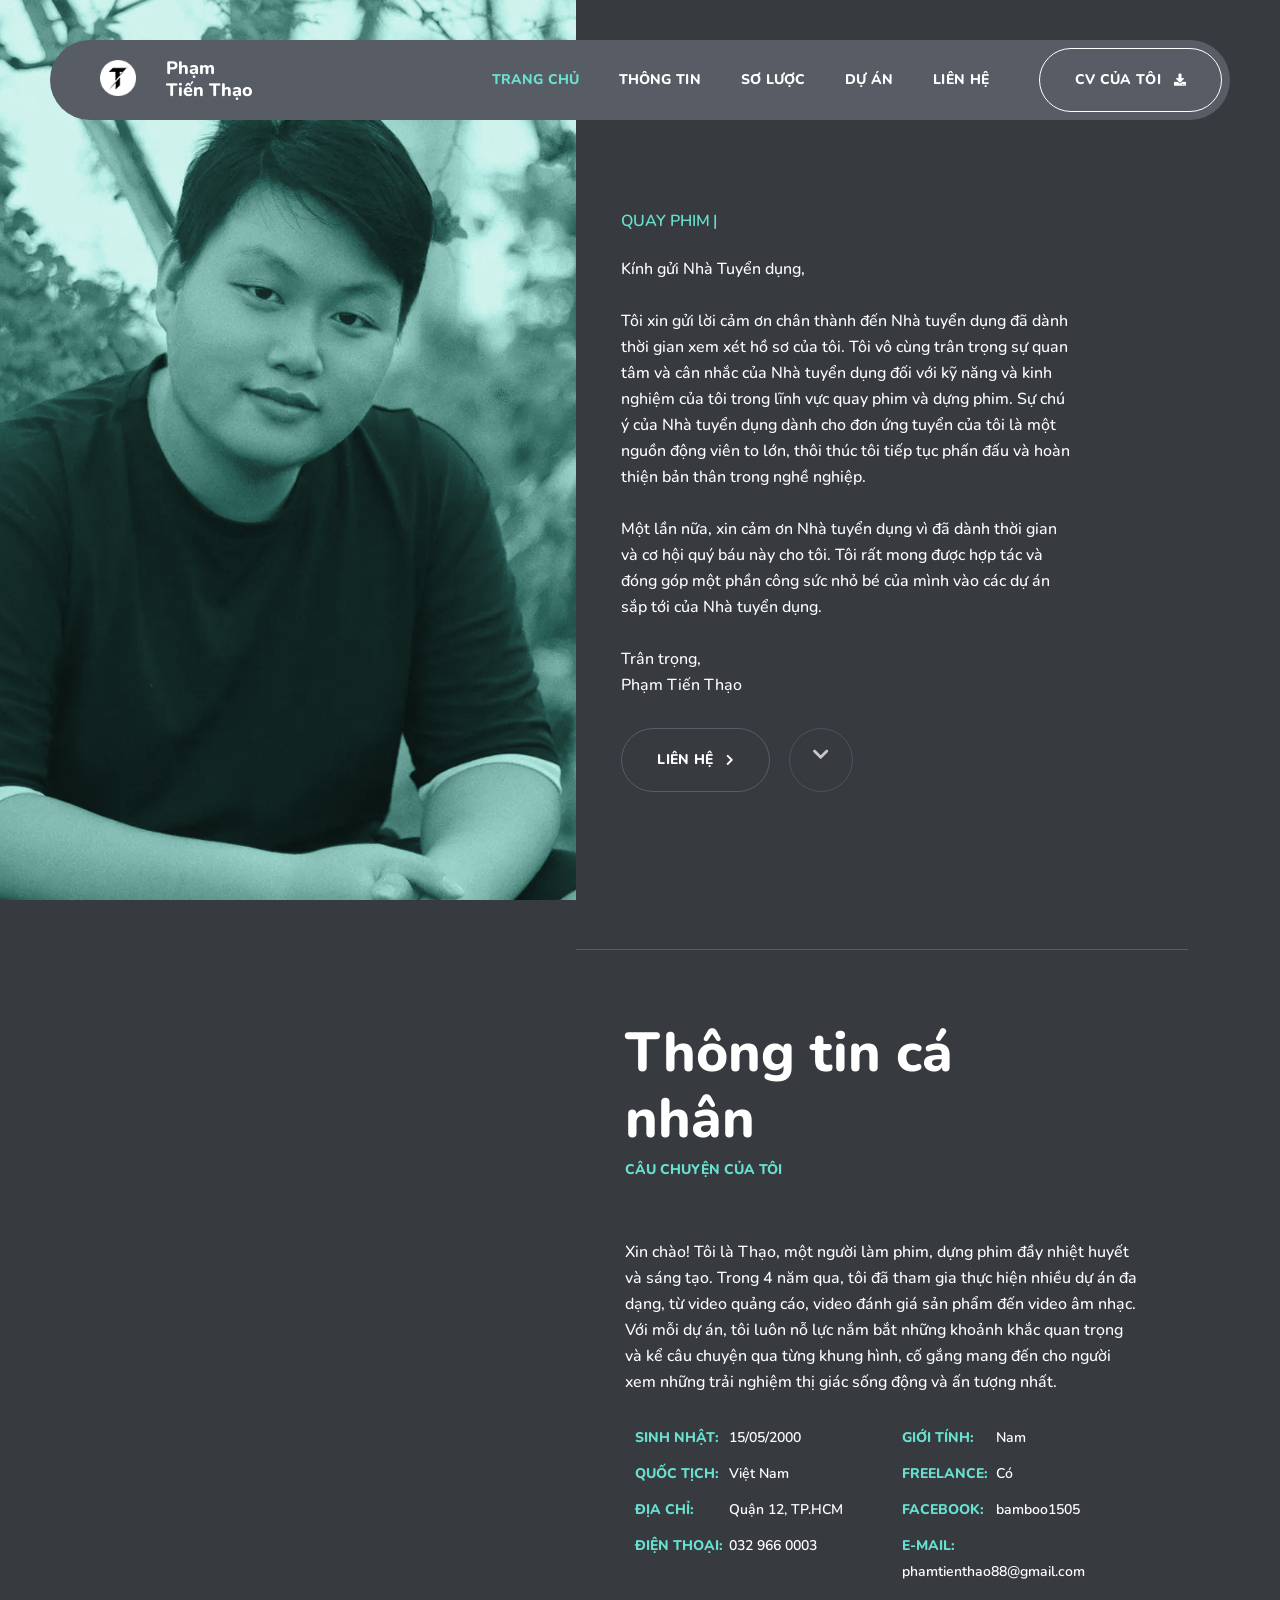
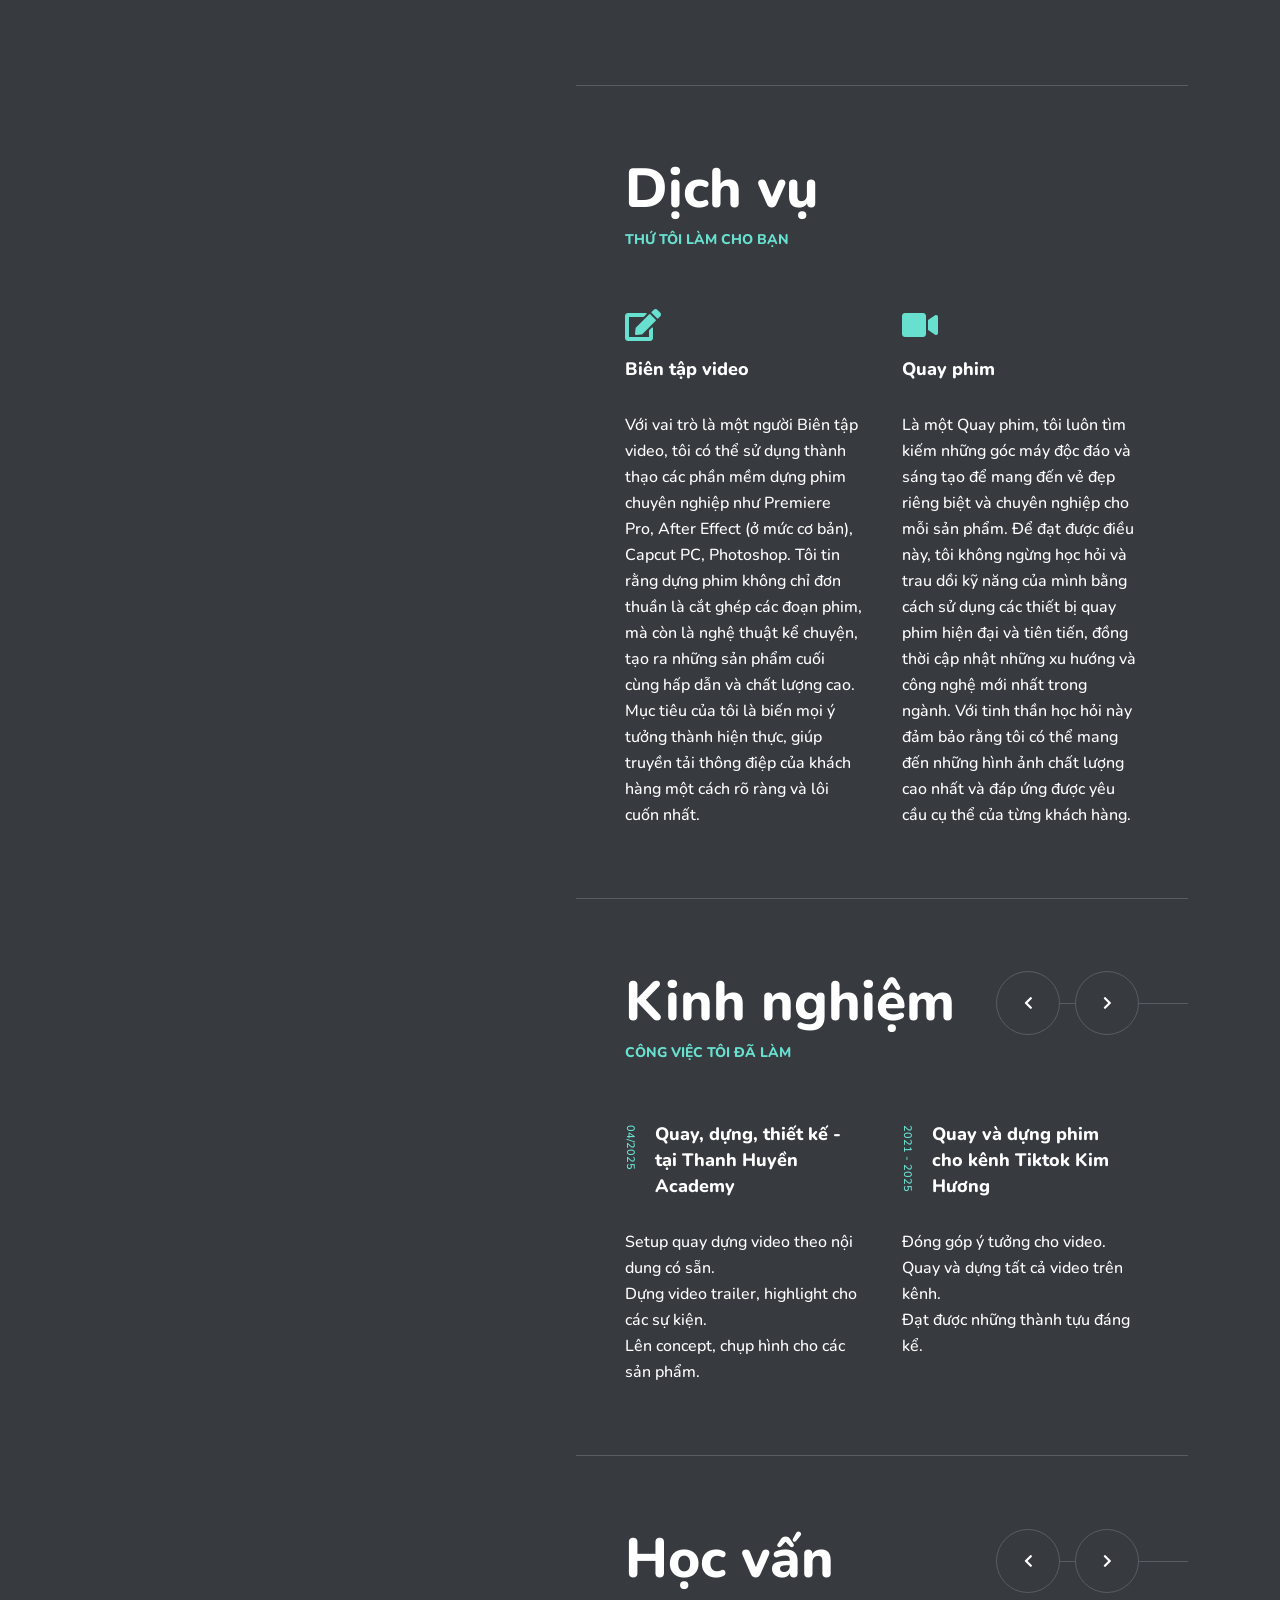
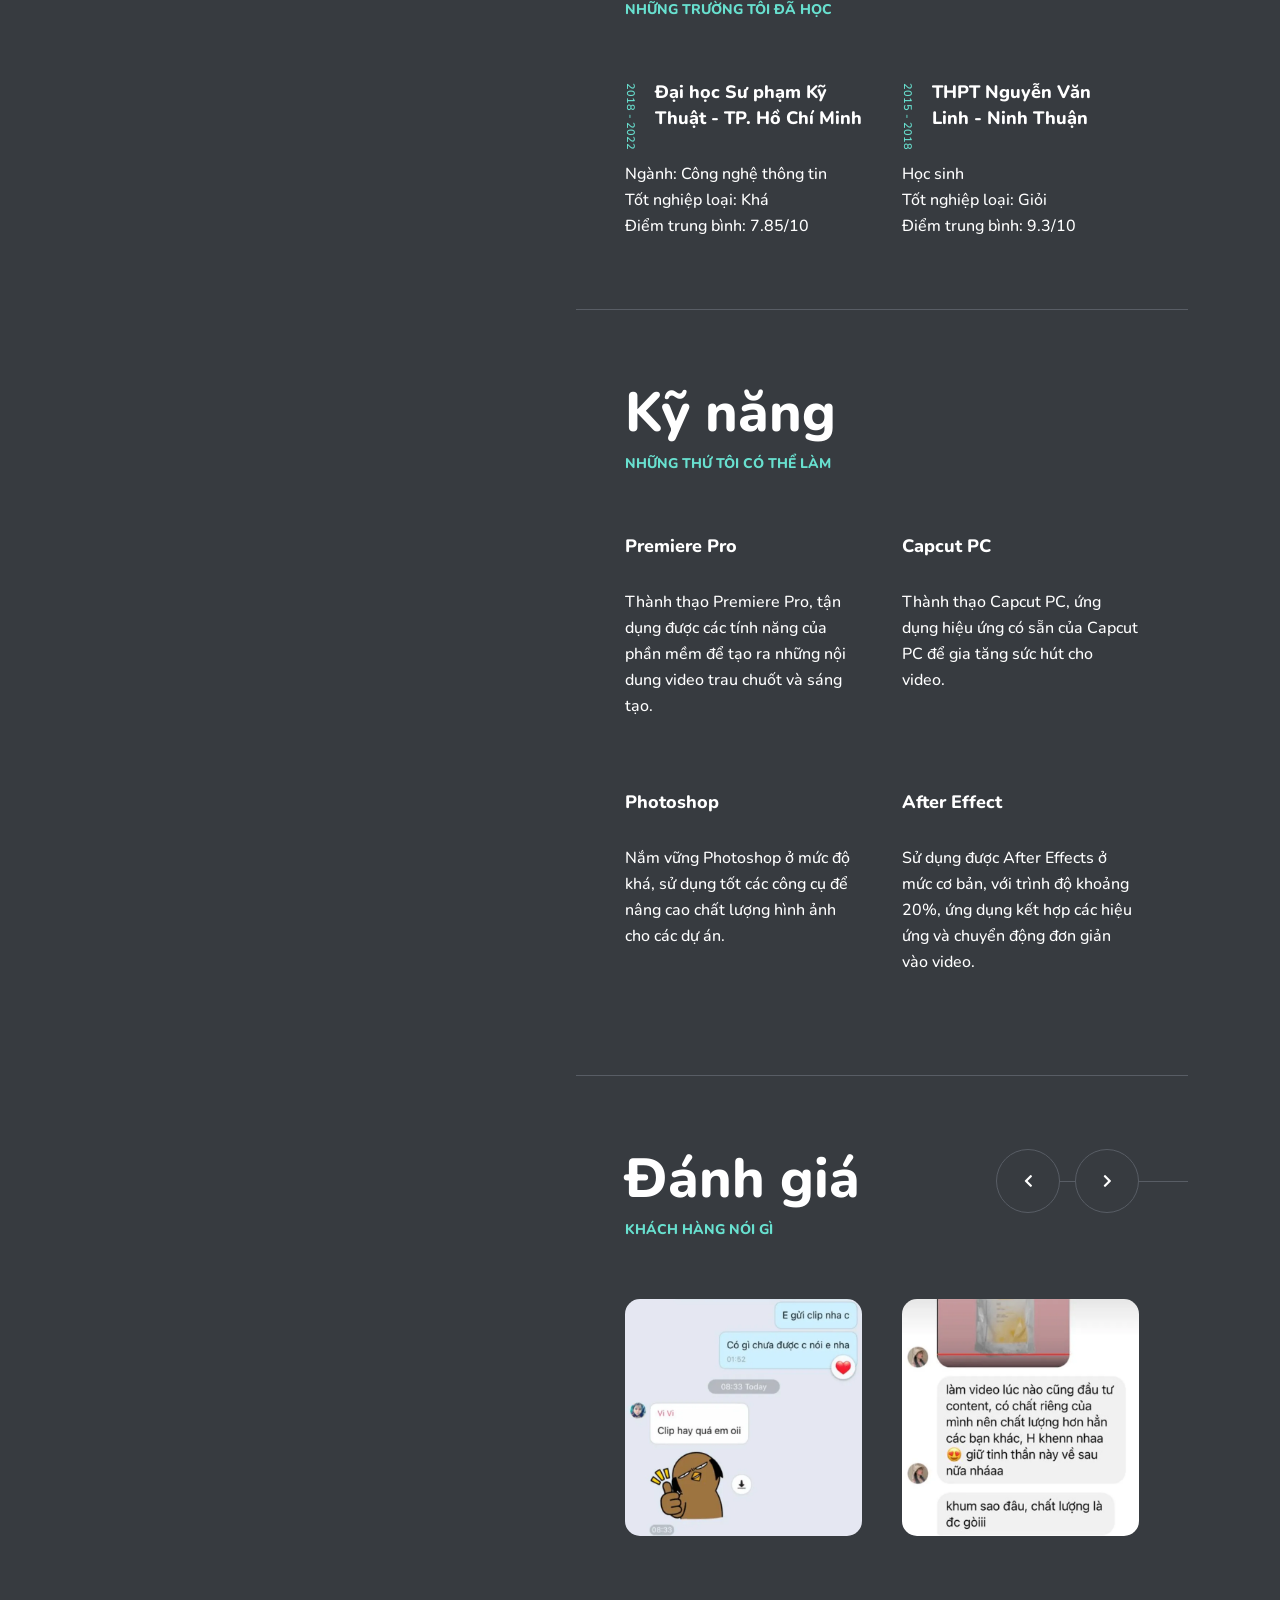
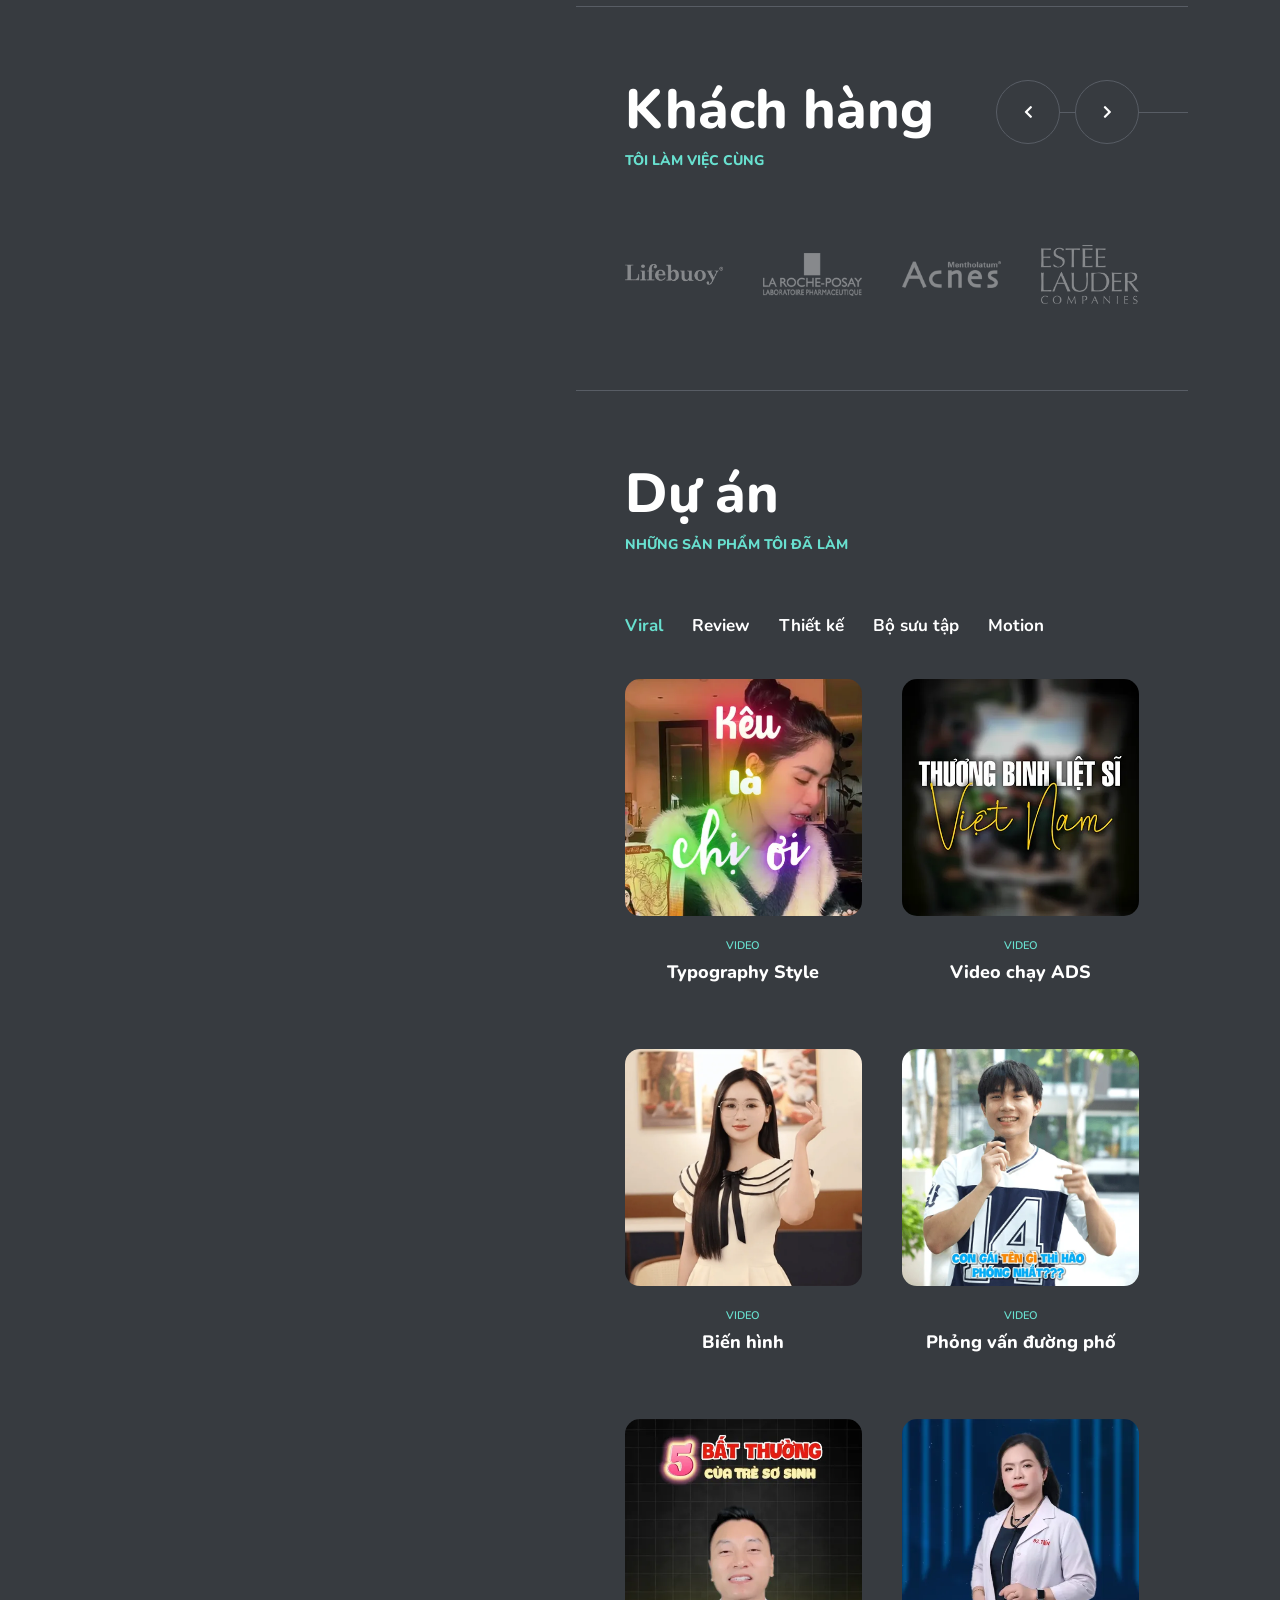
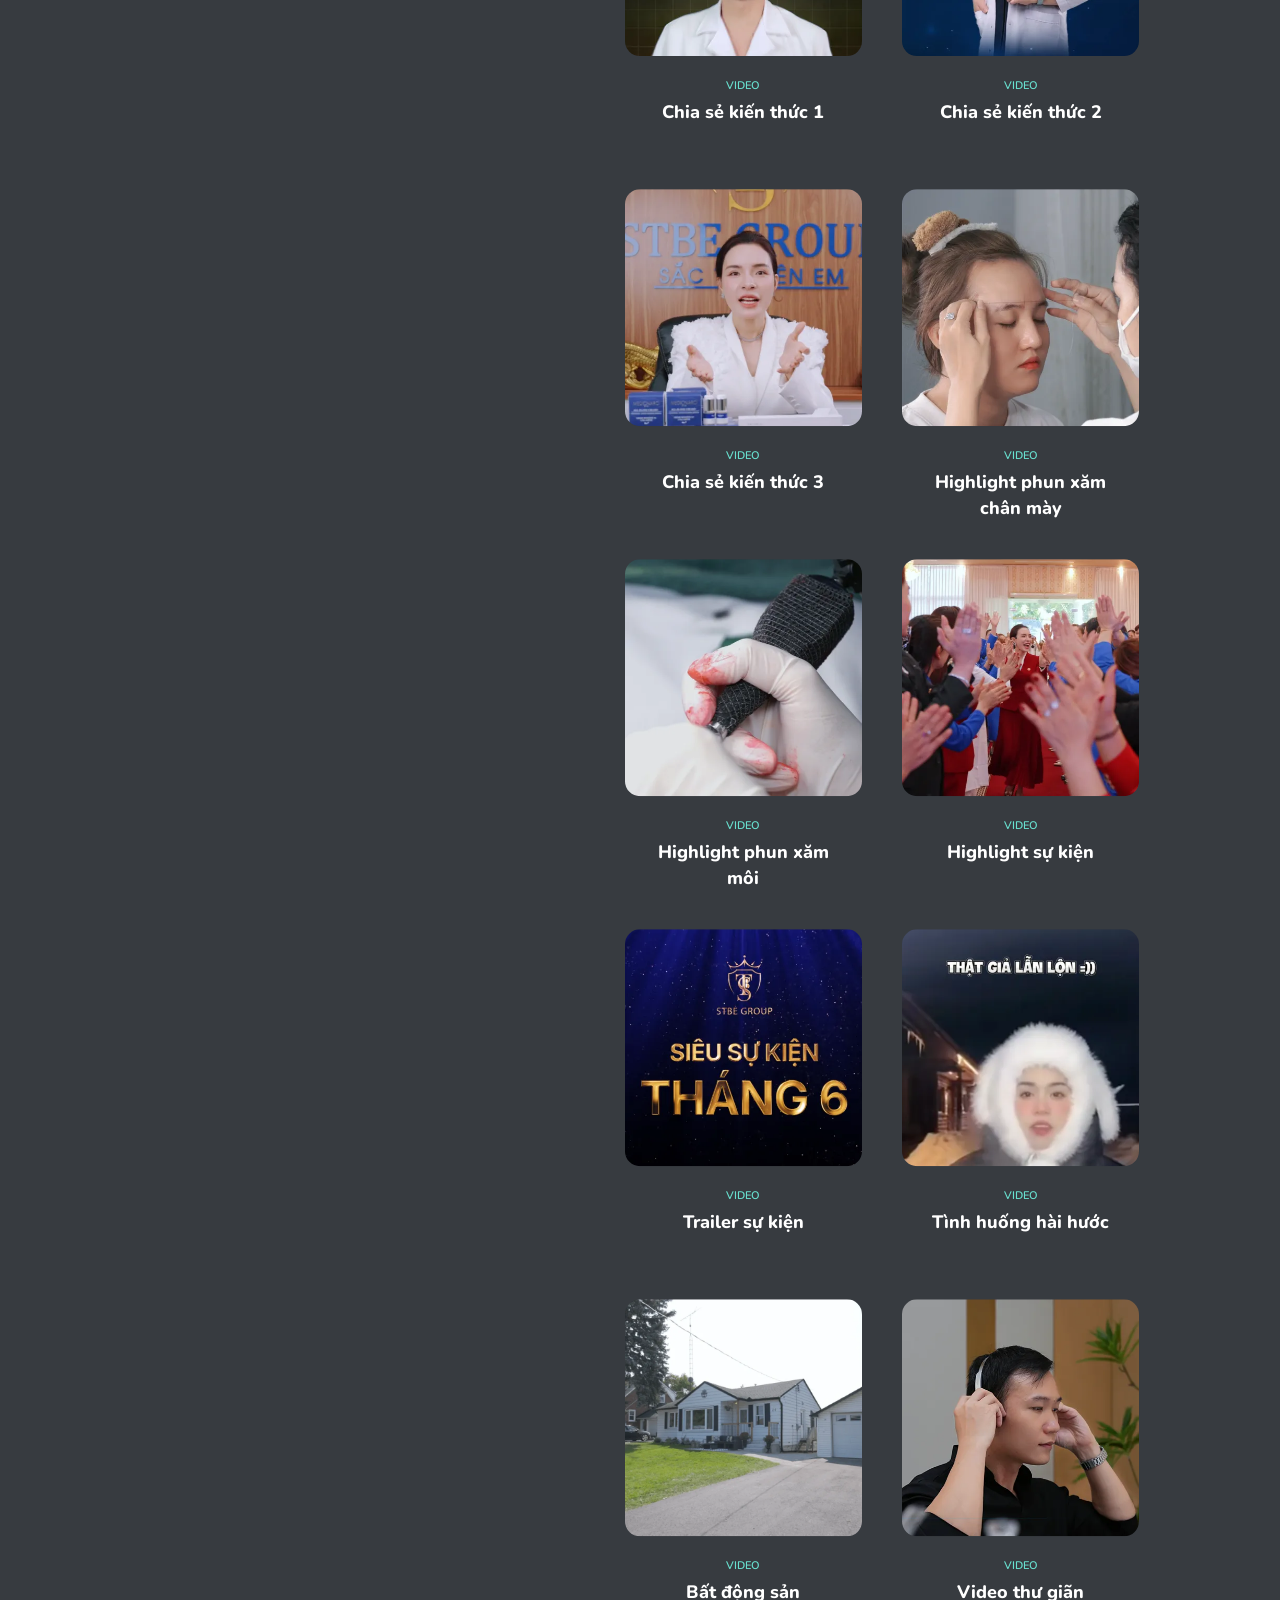
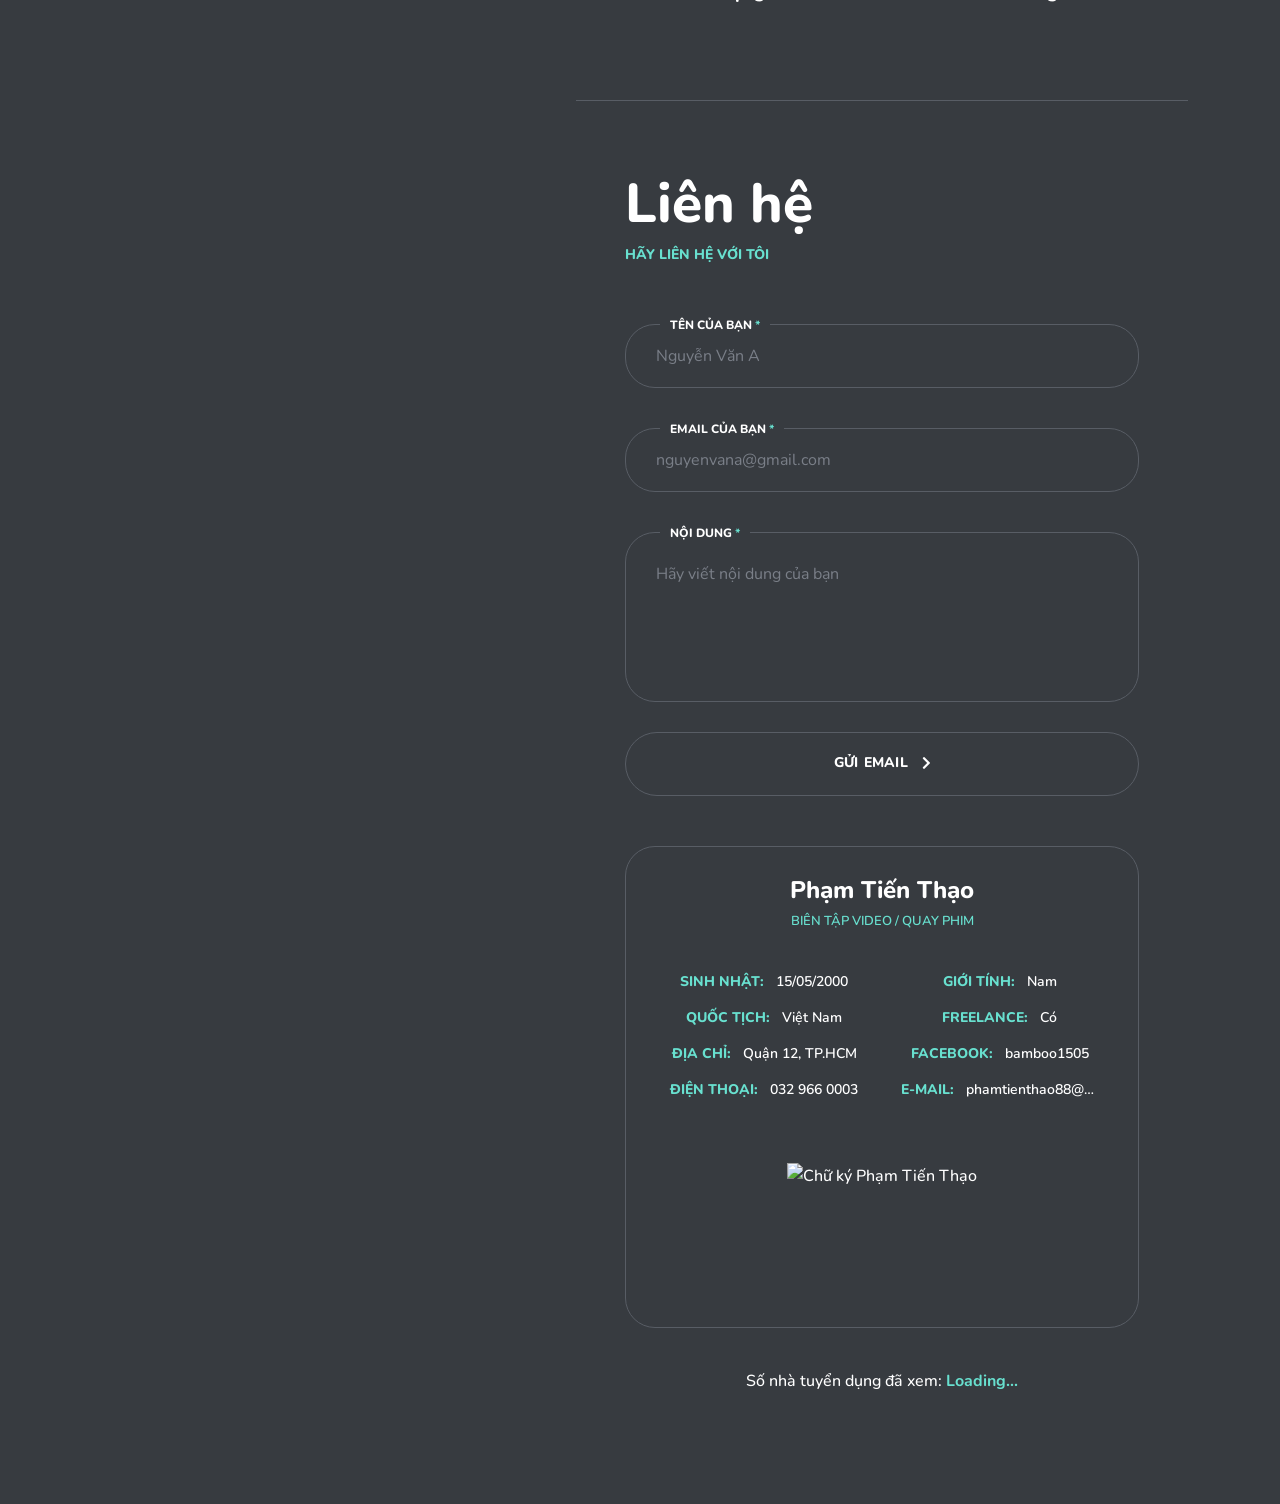
==== commit 46d8194b: "Update index.html" ====
--- a/index.html
+++ b/index.html
@@ -1,211 +1,242 @@
 <!DOCTYPE html>
-
 <html lang="en-US">
+
 <head>
-<!-- Meta -->
-<meta charset="utf-8"/>
-<meta content="https://i.postimg.cc/qqC7mNbP/avatar.png" property="og:image"/>
-<meta content="Phạm Tiến Thạo - Portfolio" property="og:title"/>
-<meta content="width=device-width, initial-scale=1.0" name="viewport"/>
-<!-- Title -->
-<title>Phạm Tiến Thạo - Portfolio</title>
-<!-- Fonts -->
-<!-- <link
+  <!-- Meta -->
+  <meta charset="UTF-8" />
+  <meta property="og:image" content="https://i.postimg.cc/qqC7mNbP/avatar.webp" />
+  <meta property="og:title" content="Phạm Tiến Thạo - Portfolio" />
+  <meta name="viewport" content="width=device-width, initial-scale=1.0">
+
+  <!-- Title -->
+  <title>Phạm Tiến Thạo - Portfolio</title>
+
+  <!-- Fonts -->
+  <!-- <link
     href="https://fonts.googleapis.com/css?family=Poppins:100,100i,200,200i,300,300i,400,400i,500,500i,600,600i,700,700i,800,800i,900,900i&display=swap" 
   rel="stylesheet" /> -->
-
-
-<!-- Styles -->
-
-<link href="assets/bundle.css" rel="stylesheet"/></head>
+  <link href="https://fonts.googleapis.com/css?family=Mr+Dafoe&display=swap" rel="stylesheet" />
+  <link href="https://fonts.googleapis.com/css2?family=Nunito:wght@200..1000&display=swap" rel="stylesheet">
+
+  <!-- Styles -->
+  <link rel="stylesheet" href="css/basic.css" />
+  <link rel="stylesheet" href="css/layout.css" />
+  <link rel="stylesheet" href="css/magnific-popup.css" />
+  <link rel="stylesheet" href="css/animate.css" />
+  <link rel="stylesheet" href="css/jarallax.css" />
+  <link rel="stylesheet" href="css/owl.carousel.css" />
+  <link rel="stylesheet" href="css/swiper.css" />
+  <link rel="stylesheet" href="css/fontawesome.css" />
+
+  <link rel="shortcut icon" href="images/favicons/favicon.ico" />
+</head>
+
 <body class="home">
-<!-- Preloader -->
-<div class="preloader">
-<div class="box-1">
-<div class="centrize full-width">
-<div class="vertical-center">
-<div class="spinner">
-<div class="lines"></div>
-</div>
-</div>
-</div>
-</div>
-<div class="box-2"></div>
-</div>
-<!-- Container -->
-<div class="container">
-<!-- Header -->
-<header class="header">
-<!-- logo -->
-<div class="logo">
-<a href="#" id="logo-link">
-<img alt="" class="logo-img loading=" loading="lazy" src="images/logo.png"/>
-<span class="logo-lnk">Phạm <br/>Tiến Thạo</span>
-</a>
-</div>
-<!-- menu button -->
-<a class="menu-btn" href="#"><span></span></a>
-<!-- download cv button -->
-<a class="btn download-cv-btn" href="https://drive.google.com/file/d/1KGZvb2W6x3rt1vpJlMQLRY58Nk65aVXQ/view" target="_blank">
-<span class="animated-button"><span>CV của tôi</span></span>
-<i class="icon fas fa-download"></i>
-</a>
-<!-- header sidebar -->
-<div class="header-sidebar">
-<!-- top menu -->
-<div class="top-menu">
-<div class="top-menu-nav">
-<div class="menu-topmenu-container">
-<ul class="menu">
-<li class="menu-item">
-<a href="#section-started">
-<span class="animated-button"><span>Trang chủ</span></span>
-</a>
-</li>
-<li class="menu-item">
-<a href="#section-about">
-<span class="animated-button"><span>Thông tin</span></span>
-</a>
-</li>
-<li class="menu-item">
-<a href="#section-experience">
-<span class="animated-button"><span>Sơ lược</span></span>
-</a>
-</li>
-<li class="menu-item">
-<a href="#section-portfolio">
-<span class="animated-button"><span>Dự án</span></span>
-</a>
-</li>
-<li class="menu-item">
-<a href="#section-contacts">
-<span class="animated-button"><span>Liên hệ</span></span>
-</a>
-</li>
-</ul>
-</div>
-</div>
-</div>
-</div>
-</header>
-<!-- Wrapper -->
-<div class="wrapper">
-<!-- Background -->
-<div class="background-bg">
-<div class="background-filter">
-<div class="background-img loading=" lazy""="" style="background-image: url(images/avatar.png)"></div>
-</div>
-</div>
-<!-- Section Started -->
-<div class="section started" id="section-started">
-<div class="centrize full-width">
-<div class="vertical-center">
-<!-- title -->
-<h1 class="h-title">Phạm <br/>Tiến Thạo</h1>
-<!-- content started -->
-<div class="started-content">
-<!-- subtitle -->
-<div class="h-subtitles">
-<div class="h-subtitle typing-subtitle">
-<p>Biên tập video</p>
-<p>Quay phim</p>
-<p>Thiết kế</p>
-</div>
-<span class="typed-subtitle"></span>
-</div>
-<!-- text -->
-<div class="h-text">
+  <!-- Preloader -->
+  <div class="preloader">
+    <div class="box-1">
+      <div class="centrize full-width">
+        <div class="vertical-center">
+          <div class="spinner">
+            <div class="lines"></div>
+          </div>
+        </div>
+      </div>
+    </div>
+    <div class="box-2"></div>
+  </div>
+
+  <!-- Container -->
+  <div class="container">
+    <!-- Header -->
+    <header class="header">
+      <!-- logo -->
+      <div class="logo">
+        <a href="#" id="logo-link">
+          <img loading="lazy" class="logo-img loading=" src="images/logo.webp" alt="" />
+          <span class="logo-lnk">Phạm <br />Tiến Thạo</span>
+        </a>
+      </div>
+
+      <!-- menu button -->
+      <a href="#" class="menu-btn"><span></span></a>
+
+      <!-- download cv button -->
+      <a href="https://drive.google.com/file/d/1KGZvb2W6x3rt1vpJlMQLRY58Nk65aVXQ/view" target="_blank"
+        class="btn download-cv-btn">
+        <span class="animated-button"><span>CV của tôi</span></span>
+        <i class="icon fas fa-download"></i>
+      </a>
+
+      <!-- header sidebar -->
+      <div class="header-sidebar">
+        <!-- top menu -->
+        <div class="top-menu">
+          <div class="top-menu-nav">
+            <div class="menu-topmenu-container">
+              <ul class="menu">
+                <li class="menu-item">
+                  <a href="#section-started">
+                    <span class="animated-button"><span>Trang chủ</span></span>
+                  </a>
+                </li>
+                <li class="menu-item">
+                  <a href="#section-about">
+                    <span class="animated-button"><span>Thông tin</span></span>
+                  </a>
+                </li>
+                <li class="menu-item">
+                  <a href="#section-experience">
+                    <span class="animated-button"><span>Sơ lược</span></span>
+                  </a>
+                </li>
+                <li class="menu-item">
+                  <a href="#section-portfolio">
+                    <span class="animated-button"><span>Dự án</span></span>
+                  </a>
+                </li>
+                <li class="menu-item">
+                  <a href="#section-contacts">
+                    <span class="animated-button"><span>Liên hệ</span></span>
+                  </a>
+                </li>
+              </ul>
+            </div>
+          </div>
+        </div>
+      </div>
+    </header>
+
+    <!-- Wrapper -->
+    <div class="wrapper">
+      <!-- Background -->
+      <div class="background-bg">
+        <div class="background-filter">
+          <div class="background-img loading=" lazy"" style="background-image: url(images/avatar.webp)"></div>
+        </div>
+      </div>
+
+      <!-- Section Started -->
+      <div class="section started" id="section-started">
+        <div class="centrize full-width">
+          <div class="vertical-center">
+            <!-- title -->
+            <h1 class="h-title">Phạm <br />Tiến Thạo</h1>
+            
+
+            <!-- content started -->
+            <div class="started-content">
+              <!-- subtitle -->
+              <div class="h-subtitles">
+                <div class="h-subtitle typing-subtitle">
+                  <p>Biên tập video</p>
+                  <p>Quay phim</p>
+                  <p>Thiết kế</p>
+                </div>
+                <span class="typed-subtitle"></span>
+              </div>
+
+              <!-- text -->
+              <div class="h-text">
                 Kính gửi Nhà Tuyển dụng,
-                
-
+                </br>
+                </br>
                 Tôi xin gửi lời cảm ơn chân thành đến Nhà tuyển dụng đã dành thời gian xem xét hồ sơ của tôi.
                 Tôi vô cùng trân trọng sự quan tâm và cân nhắc của Nhà tuyển dụng đối với kỹ năng và kinh nghiệm của
                 tôi trong lĩnh vực quay phim và dựng phim. Sự chú ý của Nhà tuyển dụng dành cho đơn ứng tuyển của tôi
                 là một nguồn động viên to lớn, thôi thúc tôi tiếp tục phấn đấu và hoàn thiện bản thân trong nghề nghiệp.
-                
-
+                </br>
+                </br>
                 Một lần nữa, xin cảm ơn Nhà tuyển dụng vì đã dành thời gian và cơ hội quý báu này cho tôi. Tôi rất mong
                 được hợp tác và đóng góp một phần công sức nhỏ bé của mình vào các dự án sắp tới của Nhà tuyển dụng.
-                
-
+                </br>
+                </br>
                 Trân trọng,
-                
+                </br>
                 Phạm Tiến Thạo
               </div>
-<!-- button -->
-<div class="btn-mycv-vn">
-<a class="btn download-cv-btn" href="https://drive.google.com/file/d/1KGZvb2W6x3rt1vpJlMQLRY58Nk65aVXQ/view" target="_blank">
-<span class="animated-button"><span>CV của tôi</span></span>
-<i class="icon fas fa-download"></i>
-</a>
-</div>
-<div class="btn-contact">
-<a class="btn" href="#section-contacts" id="contact-button">
-<span class="animated-button" style="font-size: 14px;"><span>Liên hệ</span></span>
-<i class="icon fas fa-chevron-right"></i>
-</a>
-<!-- mosue button -->
-<a class="btn mouse-btn" href="#" style="display: none">
-<i class="icon fas fa-chevron-down"></i>
-</a>
-</div>
-</div>
-</div>
-</div>
-</div>
-<!-- Section About -->
-<div class="section about" id="section-about">
-<div class="content">
-<!-- title -->
-<div class="titles">
-<div class="title">Thông tin cá nhân</div>
-<div class="subtitle">câu chuyện của tôi</div>
-</div>
-<!-- text -->
-<div class="cols">
-<div class="col" style="width: 100% !important;">
-<div class="single-post-text">
-<p>
+              <!-- button -->
+              <div class="btn-mycv-vn">
+                <a href="https://drive.google.com/file/d/1KGZvb2W6x3rt1vpJlMQLRY58Nk65aVXQ/view" target="_blank"
+                  class="btn download-cv-btn">
+                  <span class="animated-button"><span>CV của tôi</span></span>
+                  <i class="icon fas fa-download"></i>
+                </a>
+              </div>
+              <div class="btn-contact">
+                <a href="#section-contacts" id="contact-button" class="btn">
+                  <span class="animated-button" style="font-size: 14px;"><span>Liên hệ</span></span>
+                  <i class="icon fas fa-chevron-right"></i>
+                </a>
+                <!-- mosue button -->
+                <a href="#" class="btn mouse-btn" style="display: none">
+                  <i class="icon fas fa-chevron-down"></i>
+                </a>
+              </div>
+            </div>
+          </div>
+        </div>
+      </div>
+
+      <!-- Section About -->
+      <div class="section about" id="section-about">
+        <div class="content">
+          <!-- title -->
+          <div class="titles">
+            <div class="title">Thông tin cá nhân</div>
+            <div class="subtitle">câu chuyện của tôi</div>
+          </div>
+
+          <!-- text -->
+          <div class="cols">
+            <div class="col" style="width: 100% !important;">
+              <div class="single-post-text">
+                <p>
                   Xin chào! Tôi là Thạo, một người làm phim, dựng phim đầy nhiệt huyết và sáng tạo.
                   Trong 4 năm qua, tôi đã tham gia thực hiện nhiều dự án đa dạng, từ video quảng cáo,
                   video đánh giá sản phẩm đến video âm nhạc. Với mỗi dự án, tôi luôn nỗ lực nắm bắt
                   những khoảnh khắc quan trọng và kể câu chuyện qua từng khung hình, cố gắng mang đến cho
                   người xem những trải nghiệm thị giác sống động và ấn tượng nhất.
-              </p></div>
-</div>
-</div>
-<!-- info list -->
-<div class="info-list">
-<ul>
-<li style="white-space: nowrap;"><strong>Sinh nhật:</strong> 15/05/2000</li>
-<li style="white-space: nowrap;"><strong>Giới tính:</strong> Nam</li>
-<li style="white-space: nowrap;"><strong>Quốc tịch:</strong> Việt Nam</li>
-<li style="white-space: nowrap;"><strong>Freelance:</strong> Có</li>
-<li style="white-space: nowrap;"><strong>Địa chỉ:</strong> Quận 12, TP.HCM</li>
-<li style="white-space: nowrap;"><strong>Facebook:</strong> <a href="https://www.facebook.com/bamboo1505" style="text-decoration: none;" target="_blank">bamboo1505</a></li>
-<li style="white-space: nowrap;"><strong>Điện thoại:</strong> 032 966 0003</li>
-<li><strong>E-mail:</strong> phamtienthao88@gmail.com </li>
-</ul>
-</div>
-<div class="clear"></div>
-</div>
-</div>
-<!-- Section Service -->
-<div class="section service" id="section-services">
-<div class="content">
-<!-- title -->
-<div class="titles">
-<div class="title">Dịch vụ</div>
-<div class="subtitle">Thứ tôi làm cho bạn</div>
-</div>
-<!-- services items -->
-<div class="service-items">
-<div class="service-col">
-<div class="service-item">
-<div class="icon"><i class="fas fa-edit"></i></div>
-<div class="name">Biên tập video</div>
-<div class="single-post-text">
-<p>
+              </div>
+            </div>
+          </div>
+
+          <!-- info list -->
+          <div class="info-list">
+            <ul>
+              <li style="white-space: nowrap;"><strong>Sinh nhật:</strong> 15/05/2000</li>
+              <li style="white-space: nowrap;"><strong>Giới tính:</strong> Nam</li>
+              <li style="white-space: nowrap;"><strong>Quốc tịch:</strong> Việt Nam</li>
+              <li style="white-space: nowrap;"><strong>Freelance:</strong> Có</li>
+              <li style="white-space: nowrap;"><strong>Địa chỉ:</strong> Quận 12, TP.HCM</li>
+              <li style="white-space: nowrap;"><strong>Facebook:</strong> <a style="text-decoration: none;"
+                  href="https://www.facebook.com/bamboo1505" target="_blank">bamboo1505</a></li>
+              <li style="white-space: nowrap;"><strong>Điện thoại:</strong> 032 966 0003</li>
+              <li><strong>E-mail:</strong> phamtienthao88@gmail.com </li>
+            </ul>
+          </div>
+
+          <div class="clear"></div>
+        </div>
+      </div>
+
+      <!-- Section Service -->
+      <div class="section service" id="section-services">
+        <div class="content">
+          <!-- title -->
+          <div class="titles">
+            <div class="title">Dịch vụ</div>
+            <div class="subtitle">Thứ tôi làm cho bạn</div>
+          </div>
+
+          <!-- services items -->
+          <div class="service-items">
+            <div class="service-col">
+              <div class="service-item">
+                <div class="icon"><i class="fas fa-edit"></i></div>
+                <div class="name">Biên tập video</div>
+                <div class="single-post-text">
+                  <p>
                     Với vai trò là một người Biên tập video, tôi có thể sử dụng thành thạo các
                     phần mềm dựng phim chuyên nghiệp như Premiere Pro, After Effect (ở mức cơ bản), Capcut PC,
                     Photoshop.
@@ -214,15 +245,16 @@
                     dẫn và chất lượng cao. Mục tiêu của tôi là biến mọi ý tưởng thành hiện
                     thực, giúp truyền tải thông điệp của khách hàng một cách rõ ràng và lôi cuốn nhất.
                   </p>
-</div>
-</div>
-</div>
-<div class="service-col">
-<div class="service-item">
-<div class="icon"><i class="fas fa-video"></i></div>
-<div class="name">Quay phim</div>
-<div class="single-post-text">
-<p>
+                </div>
+              </div>
+            </div>
+
+            <div class="service-col">
+              <div class="service-item">
+                <div class="icon"><i class="fas fa-video"></i></div>
+                <div class="name">Quay phim</div>
+                <div class="single-post-text">
+                  <p>
                     Là một Quay phim, tôi luôn tìm kiếm những góc máy độc đáo và sáng tạo để mang đến
                     vẻ đẹp riêng biệt và chuyên nghiệp cho mỗi sản phẩm. Để đạt được điều này,
                     tôi không ngừng học hỏi và trau dồi kỹ năng của mình bằng cách sử dụng các
@@ -230,1525 +262,1573 @@
                     công nghệ mới nhất trong ngành. Với tinh thần học hỏi này đảm bảo rằng tôi có thể mang
                     đến những hình ảnh chất lượng cao nhất và đáp ứng được yêu cầu cụ thể của từng khách hàng.
                   </p>
-</div>
-</div>
-</div>
-</div>
-<div class="clear"></div>
-</div>
-</div>
-<!-- Section Resume -->
-<div class="section resume" id="section-experience">
-<div class="content">
-<!-- title -->
-<div class="titles">
-<div class="title">Kinh nghiệm</div>
-<div class="subtitle">Công việc tôi đã làm</div>
-</div>
-<!-- resume items -->
-<div class="content-carousel">
-<div class="owl-carousel" data-slidesview="2" data-slidesview_mobile="1">
-<div class="item">
-<div class="resume-item active">
-<div class="date">04/2025</div>
-<div class="name">
-                    Quay, dựng, thiết kế - <br/>
+                </div>
+              </div>
+            </div>
+            
+          </div>
+
+          <div class="clear"></div>
+        </div>
+      </div>
+
+      <!-- Section Resume -->
+      <div class="section resume" id="section-experience">
+        <div class="content">
+          <!-- title -->
+          <div class="titles">
+            <div class="title">Kinh nghiệm</div>
+            <div class="subtitle">Công việc tôi đã làm</div>
+          </div>
+
+          <!-- resume items -->
+          <div class="content-carousel">
+            <div class="owl-carousel" data-slidesview="2" data-slidesview_mobile="1">
+              <div class="item">
+                <div class="resume-item active">
+                  <div class="date">04/2025</div>
+                  <div class="name">
+                    Quay, dựng, thiết kế - <br />
                     tại Thanh Huyền Academy 
                   </div>
-<div class="single-post-text">
-<p>
-                      Setup quay dựng video theo nội dung có sẵn. <br/>
-                      Dựng video trailer, highlight cho các sự kiện. <br/>
+                  <div class="single-post-text">
+                    <p>
+                      Setup quay dựng video theo nội dung có sẵn. <br />
+                      Dựng video trailer, highlight cho các sự kiện. <br />
                       Lên concept, chụp hình cho các sản phẩm.
                     </p>
-</div>
-</div>
-</div>
-<div class="item">
-<div class="resume-item active">
-<div class="date">2021 - 2025</div>
-<div class="name">
-                    Quay và dựng phim <br/>
+                  </div>
+                </div>
+              </div>
+              <div class="item">
+                <div class="resume-item active">
+                  <div class="date">2021 - 2025</div>
+                  <div class="name">
+                    Quay và dựng phim <br />
                     cho kênh Tiktok Kim Hương
                   </div>
-<div class="single-post-text">
-<p>
-                      Đóng góp ý tưởng cho video. <br/>
-                      Quay và dựng tất cả video trên kênh. <br/>
+                  <div class="single-post-text">
+                    <p>
+                      Đóng góp ý tưởng cho video. <br />
+                      Quay và dựng tất cả video trên kênh. <br />
                       Đạt được những thành tựu đáng kể.
                     </p>
-</div>
-</div>
-</div>
-<div class="item">
-<div class="resume-item active">
-<div class="date">2024-2025</div>
-<div class="name">
-                    Xây kênh - Video Editor - <br/>
+                  </div>
+                </div>
+              </div>
+              <div class="item">
+                <div class="resume-item active">
+                  <div class="date">2024-2025</div>
+                  <div class="name">
+                    Xây kênh - Video Editor - <br />
                     Reup Livestream CER Group
                   </div>
-<div class="single-post-text">
-<p>
-                      Xây các kênh vệ tinh cho công ty. <br/>
-                      Lên ý tưởng và edit video đăng lên kênh. <br/>
+                  <div class="single-post-text">
+                    <p>
+                      Xây các kênh vệ tinh cho công ty. <br />
+                      Lên ý tưởng và edit video đăng lên kênh. <br />
                       Đạt được những thành tựu đáng kể.
                     </p>
-</div>
-</div>
-</div>
-<div class="item">
-<div class="resume-item active">
-<div class="date">2018-2021</div>
-<div class="name">Cộng tác viên tại <br/>The Wings Media</div>
-<div class="single-post-text">
-<p>
-                      Người chơi guitar.<br/>
-                      Dựng video âm nhạc. <br/>
-                      Hỗ trợ quay phim cho nhiều dự án phòng thu.<br/>
-</p>
-</div>
-</div>
-</div>
-</div>
-<!-- navigation -->
-<div class="navs">
-<span class="prev fas fa-chevron-left"></span>
-<span class="next fas fa-chevron-right"></span>
-</div>
-</div>
-</div>
-</div>
-<!-- Section Resume -->
-<div class="section resume" id="section-education">
-<div class="content">
-<!-- title -->
-<div class="titles">
-<div class="title">Học vấn</div>
-<div class="subtitle">Những trường tôi đã học</div>
-</div>
-<!-- resume items -->
-<div class="content-carousel">
-<div class="owl-carousel" data-slidesview="2" data-slidesview_mobile="1">
-<div class="item">
-<div class="resume-item active">
-<div class="date">2018 - 2022</div>
-<div class="name">
-                    Đại học Sư phạm Kỹ <br/>
+                  </div>
+                </div>
+              </div>
+              <div class="item">
+                <div class="resume-item active">
+                  <div class="date">2018-2021</div>
+                  <div class="name">Cộng tác viên tại <br />The Wings Media</div>
+                  <div class="single-post-text">
+                    <p>
+                      Người chơi guitar.<br />
+                      Dựng video âm nhạc. <br />
+                      Hỗ trợ quay phim cho nhiều dự án phòng thu.<br />
+                    </p>
+                  </div>
+                </div>
+              </div>
+            </div>
+            <!-- navigation -->
+            <div class="navs">
+              <span class="prev fas fa-chevron-left"></span>
+              <span class="next fas fa-chevron-right"></span>
+            </div>
+          </div>
+        </div>
+      </div>
+
+      <!-- Section Resume -->
+      <div class="section resume" id="section-education">
+        <div class="content">
+          <!-- title -->
+          <div class="titles">
+            <div class="title">Học vấn</div>
+            <div class="subtitle">Những trường tôi đã học</div>
+          </div>
+
+          <!-- resume items -->
+          <div class="content-carousel">
+            <div class="owl-carousel" data-slidesview="2" data-slidesview_mobile="1">
+              <div class="item">
+                <div class="resume-item active">
+                  <div class="date">2018 - 2022</div>
+                  <div class="name">
+                    Đại học Sư phạm Kỹ <br />
                     Thuật - TP. Hồ Chí Minh
                   </div>
-<div class="single-post-text">
-<p>
-                      Ngành: Công nghệ thông tin <br/>
-                      Tốt nghiệp loại: Khá <br/>
+                  <div class="single-post-text">
+                    <p>
+                      Ngành: Công nghệ thông tin <br />
+                      Tốt nghiệp loại: Khá <br />
                       Điểm trung bình: 7.85/10
                     </p>
-</div>
-</div>
-</div>
-<div class="item">
-<div class="resume-item active">
-<div class="date">2015 - 2018</div>
-<div class="name">
-                    THPT Nguyễn Văn<br/>
+                  </div>
+                </div>
+              </div>
+              <div class="item">
+                <div class="resume-item active">
+                  <div class="date">2015 - 2018</div>
+                  <div class="name">
+                    THPT Nguyễn Văn<br />
                     Linh - Ninh Thuận
                   </div>
-<div class="single-post-text">
-<p>
-                      Học sinh <br/>
-                      Tốt nghiệp loại: Giỏi <br/>
+                  <div class="single-post-text">
+                    <p>
+                      Học sinh <br />
+                      Tốt nghiệp loại: Giỏi <br />
                       Điểm trung bình: 9.3/10
                     </p>
-</div>
-</div>
-</div>
-<div class="item">
-<div class="resume-item active">
-<div class="date">2011 - 2015</div>
-<div class="name">
-                    THCS Phan Chu <br/>
+                  </div>
+                </div>
+              </div>
+              <div class="item">
+                <div class="resume-item active">
+                  <div class="date">2011 - 2015</div>
+                  <div class="name">
+                    THCS Phan Chu <br />
                     Trinh - Ninh Thuận
                   </div>
-<div class="single-post-text">
-<p>
-                      Học sinh <br/>
-                      Tốt nghiệp loại: Giỏi <br/>
+                  <div class="single-post-text">
+                    <p>
+                      Học sinh <br />
+                      Tốt nghiệp loại: Giỏi <br />
                       Điểm trung bình: 8.9/10
                     </p>
-</div>
-</div>
-</div>
-</div>
-<!-- navigation -->
-<div class="navs">
-<span class="prev fas fa-chevron-left"></span>
-<span class="next fas fa-chevron-right"></span>
-</div>
-</div>
-</div>
-</div>
-<!-- Section Design Skills -->
-<div class="section skills" id="section-skills">
-<div class="content">
-<!-- title -->
-<div class="titles">
-<div class="title">Kỹ năng</div>
-<div class="subtitle">Những thứ tôi có thể làm</div>
-</div>
-<!-- skills items -->
-<div class="skills percent">
-<ul>
-<li>
-<div class="name">Premiere Pro</div>
-<div class="single-post-text">
-<p>
+                  </div>
+                </div>
+              </div>
+            </div>
+
+            <!-- navigation -->
+            <div class="navs">
+              <span class="prev fas fa-chevron-left"></span>
+              <span class="next fas fa-chevron-right"></span>
+            </div>
+          </div>
+        </div>
+      </div>
+
+      <!-- Section Design Skills -->
+      <div class="section skills" id="section-skills">
+        <div class="content">
+          <!-- title -->
+          <div class="titles">
+            <div class="title">Kỹ năng</div>
+            <div class="subtitle">Những thứ tôi có thể làm</div>
+          </div>
+
+          <!-- skills items -->
+          <div class="skills percent">
+            <ul>
+              <li>
+                <div class="name">Premiere Pro</div>
+                <div class="single-post-text">
+                  <p>
                     Thành thạo Premiere Pro, tận dụng được các tính năng của phần mềm để tạo ra những nội dung video
                     trau chuốt và sáng tạo.
                   </p>
-</div>
-</li>
-<li>
-<div class="name">Capcut PC</div>
-<div class="single-post-text">
-<p>
+                </div>
+              </li>
+              <li>
+                <div class="name">Capcut PC</div>
+                <div class="single-post-text">
+                  <p>
                     Thành thạo Capcut PC, ứng dụng hiệu ứng có sẵn của Capcut PC để gia tăng sức hút cho video.
                   </p>
-</div>
-</li>
-<li>
-<div class="name">Photoshop</div>
-<div class="single-post-text">
-<p>
+                </div>
+              </li>
+              <li>
+                <div class="name">Photoshop</div>
+                <div class="single-post-text">
+                  <p>
                     Nắm vững Photoshop ở mức độ khá, sử dụng tốt các công cụ để nâng cao chất lượng hình ảnh cho các dự
                     án.
                   </p>
-</div>
-</li>
-<li>
-<div class="name">After Effect</div>
-<div class="single-post-text">
-<p>
+                </div>
+              </li>
+              <li>
+                <div class="name">After Effect</div>
+                <div class="single-post-text">
+                  <p>
                     Sử dụng được After Effects ở mức cơ bản, với trình độ khoảng 20%, ứng dụng kết hợp các hiệu ứng và
                     chuyển động đơn giản vào video.
                   </p>
-</div>
-</li>
-</ul>
-</div>
-</div>
-</div>
-<!-- Section Testimonials -->
-<div class="section testimonials" id="section-testimonials">
-<div class="content">
-<!-- title -->
-<div class="titles">
-<div class="title">Đánh giá</div>
-<div class="subtitle">Khách hàng nói gì</div>
-</div>
-<!-- testimonials items -->
-<div class="content-carousel">
-<div class="owl-carousel" data-slidesview="2" data-slidesview_mobile="1">
-<div class="item">
-<img alt="" loading="lazy" src="images/Review/1.png" style="border-radius: 15px"/>
-</div>
-<div class="item">
-<img alt="" loading="lazy" src="images/Review/2.png" style="border-radius: 15px"/>
-</div>
-<div class="item">
-<img alt="" loading="lazy" src="images/Review/3.png" style="border-radius: 15px"/>
-</div>
-<div class="item">
-<img alt="" loading="lazy" src="images/Review/4.png" style="border-radius: 15px"/>
-</div>
-<div class="item">
-<img alt="" loading="lazy" src="images/Review/5.png" style="border-radius: 15px"/>
-</div>
-<div class="item">
-<img alt="" loading="lazy" src="images/Review/6.png" style="border-radius: 15px"/>
-</div>
-<div class="item">
-<img alt="" loading="lazy" src="images/Review/8.png" style="border-radius: 15px"/>
-</div>
-<div class="item">
-<img alt="" loading="lazy" src="images/Review/9.png" style="border-radius: 15px"/>
-</div>
-<div class="item">
-<img alt="" loading="lazy" src="images/Review/10.png" style="border-radius: 15px"/>
-</div>
-<div class="item">
-<img alt="" loading="lazy" src="images/Review/11.png" style="border-radius: 15px"/>
-</div>
-</div>
-<!-- navigation -->
-<div class="navs">
-<span class="prev fas fa-chevron-left"></span>
-<span class="next fas fa-chevron-right"></span>
-</div>
-</div>
-</div>
-</div>
-<!-- Section Clients -->
-<div class="section clients" id="section-clients">
-<div class="content">
-<!-- title -->
-<div class="titles">
-<div class="title">Khách hàng</div>
-<div class="subtitle">Tôi làm việc cùng</div>
-</div>
-<!-- clients items -->
-<div class="content-carousel">
-<div class="owl-carousel" data-slidesview="4" data-slidesview_mobile="2">
-<div class="item">
-<div class="clients-item">
-<a href="https://www.lifebuoy.vn/home.html" target="_blank">
-<img alt="" loading="lazy" src="images/brand/1.png"/>
-</a>
-</div>
-</div>
-<div class="item">
-<div class="clients-item">
-<a href="https://www.larocheposay.vn/" target="_blank">
-<img alt="" loading="lazy" src="images/brand/2.png"/>
-</a>
-</div>
-</div>
-<div class="item">
-<div class="clients-item">
-<a href="https://acnes.com.vn/" target="_blank">
-<img alt="" loading="lazy" src="images/brand/3.png"/>
-</a>
-</div>
-</div>
-<div class="item">
-<div class="clients-item">
-<a href="https://www.esteelauder.com.vn/" target="_blank">
-<img alt="" loading="lazy" src="images/brand/4.png"/>
-</a>
-</div>
-</div>
-<div class="item">
-<div class="clients-item">
-<a href="https://comem.vn/" target="_blank">
-<img alt="" loading="lazy" src="images/brand/5.png"/>
-</a>
-</div>
-</div>
-<div class="item">
-<div class="clients-item">
-<a href="https://focallure.vn/" target="_blank">
-<img alt="" loading="lazy" src="images/brand/6.png"/>
-</a>
-</div>
-</div>
-<div class="item">
-<div class="clients-item">
-<a href="https://en.aromatica.co.kr/" target="_blank">
-<img alt="" loading="lazy" src="images/brand/7.png"/>
-</a>
-</div>
-</div>
-<div class="item">
-<div class="clients-item">
-<a href="https://www.lorealparis.com.vn/" target="_blank">
-<img alt="" loading="lazy" src="images/brand/8.png"/>
-</a>
-</div>
-</div>
-<div class="item">
-<div class="clients-item">
-<a href="https://hasaki.vn/thuong-hieu/colorkey.html" target="_blank">
-<img alt="" loading="lazy" src="images/brand/9.png"/>
-</a>
-</div>
-</div>
-<div class="item">
-<div class="clients-item">
-<a href="https://hasaki.vn/thuong-hieu/garnier.html" target="_blank">
-<img alt="" loading="lazy" src="images/brand/10.png"/>
-</a>
-</div>
-</div>
-<div class="item">
-<div class="clients-item">
-<a href="https://pantio.vn/" target="_blank">
-<img alt="" loading="lazy" src="images/brand/11.png"/>
-</a>
-</div>
-</div>
-<div class="item">
-<div class="clients-item">
-<a href="https://eubos.vn/" target="_blank">
-<img alt="" loading="lazy" src="images/brand/12.png"/>
-</a>
-</div>
-</div>
-<div class="item">
-<div class="clients-item">
-<a href="https://wishtrend.vn/" target="_blank">
-<img alt="" loading="lazy" src="images/brand/13.png"/>
-</a>
-</div>
-</div>
-<div class="item">
-<div class="clients-item">
-<a href="https://www.cerave.com.vn/" target="_blank">
-<img alt="" loading="lazy" src="images/brand/14.png"/>
-</a>
-</div>
-</div>
-</div>
-<!-- navigation -->
-<div class="navs">
-<span class="prev fas fa-chevron-left"></span>
-<span class="next fas fa-chevron-right"></span>
-</div>
-</div>
-<div class="clear"></div>
-</div>
-</div>
-<!-- Works -->
-<div class="section works" id="section-portfolio">
-<div class="content">
-<!-- title -->
-<div class="titles">
-<div class="title">Dự án</div>
-<div class="subtitle">Những sản phẩm tôi đã làm</div>
-</div>
-<div class="filters">
-<div class="btn-group">
-<label class="glitch-effect" data-text="All">
-<input type="radio" value=".box-col"/>All
+                </div>
+              </li>
+            </ul>
+          </div>
+        </div>
+      </div>
+
+      <!-- Section Testimonials -->
+      <div class="section testimonials" id="section-testimonials">
+        <div class="content">
+          <!-- title -->
+          <div class="titles">
+            <div class="title">Đánh giá</div>
+            <div class="subtitle">Khách hàng nói gì</div>
+          </div>
+
+          <!-- testimonials items -->
+          <div class="content-carousel">
+            <div class="owl-carousel" data-slidesView="2" data-slidesview_mobile="1">
+              <div class="item">
+                <img loading="lazy" style="border-radius: 15px" src="images/Review/1.webp" alt="" />
+              </div>
+              <div class="item">
+                <img loading="lazy" style="border-radius: 15px" src="images/Review/2.webp" alt="" />
+              </div>
+              <div class="item">
+                <img loading="lazy" style="border-radius: 15px" src="images/Review/3.webp" alt="" />
+              </div>
+              <div class="item">
+                <img loading="lazy" style="border-radius: 15px" src="images/Review/4.webp" alt="" />
+              </div>
+              <div class="item">
+                <img loading="lazy" style="border-radius: 15px" src="images/Review/5.webp" alt="" />
+              </div>
+              <div class="item">
+                <img loading="lazy" style="border-radius: 15px" src="images/Review/6.webp" alt="" />
+              </div>
+              <div class="item">
+                <img loading="lazy" style="border-radius: 15px" src="images/Review/8.webp" alt="" />
+              </div>
+              <div class="item">
+                <img loading="lazy" style="border-radius: 15px" src="images/Review/9.webp" alt="" />
+              </div>
+              <div class="item">
+                <img loading="lazy" style="border-radius: 15px" src="images/Review/10.webp" alt="" />
+              </div>
+              <div class="item">
+                <img loading="lazy" style="border-radius: 15px" src="images/Review/11.webp" alt="" />
+              </div>
+            </div>
+
+            <!-- navigation -->
+            <div class="navs">
+              <span class="prev fas fa-chevron-left"></span>
+              <span class="next fas fa-chevron-right"></span>
+            </div>
+          </div>
+        </div>
+      </div>
+
+      <!-- Section Clients -->
+      <div class="section clients" id="section-clients">
+        <div class="content">
+          <!-- title -->
+          <div class="titles">
+            <div class="title">Khách hàng</div>
+            <div class="subtitle">Tôi làm việc cùng</div>
+          </div>
+
+          <!-- clients items -->
+          <div class="content-carousel">
+            <div class="owl-carousel" data-slidesview="4" data-slidesview_mobile="2">
+              <div class="item">
+                <div class="clients-item">
+                  <a target="_blank" href="https://www.lifebuoy.vn/home.html">
+                    <img loading="lazy" src="images/brand/1.webp" alt="" />
+                  </a>
+                </div>
+              </div>
+
+              <div class="item">
+                <div class="clients-item">
+                  <a target="_blank" href="https://www.larocheposay.vn/">
+                    <img loading="lazy" src="images/brand/2.webp" alt="" />
+                  </a>
+                </div>
+              </div>
+              <div class="item">
+                <div class="clients-item">
+                  <a target="_blank" href="https://acnes.com.vn/">
+                    <img loading="lazy" src="images/brand/3.webp" alt="" />
+                  </a>
+                </div>
+              </div>
+
+              <div class="item">
+                <div class="clients-item">
+                  <a target="_blank" href="https://www.esteelauder.com.vn/">
+                    <img loading="lazy" src="images/brand/4.webp" alt="" />
+                  </a>
+                </div>
+              </div>
+              <div class="item">
+                <div class="clients-item">
+                  <a target="_blank" href="https://comem.vn/">
+                    <img loading="lazy" src="images/brand/5.webp" alt="" />
+                  </a>
+                </div>
+              </div>
+
+              <div class="item">
+                <div class="clients-item">
+                  <a target="_blank" href="https://focallure.vn/">
+                    <img loading="lazy" src="images/brand/6.webp" alt="" />
+                  </a>
+                </div>
+              </div>
+              <div class="item">
+                <div class="clients-item">
+                  <a target="_blank" href="https://en.aromatica.co.kr/">
+                    <img loading="lazy" src="images/brand/7.webp" alt="" />
+                  </a>
+                </div>
+              </div>
+
+              <div class="item">
+                <div class="clients-item">
+                  <a target="_blank" href="https://www.lorealparis.com.vn/">
+                    <img loading="lazy" src="images/brand/8.webp" alt="" />
+                  </a>
+                </div>
+              </div>
+              <div class="item">
+                <div class="clients-item">
+                  <a target="_blank" href="https://hasaki.vn/thuong-hieu/colorkey.html">
+                    <img loading="lazy" src="images/brand/9.webp" alt="" />
+                  </a>
+                </div>
+              </div>
+
+              <div class="item">
+                <div class="clients-item">
+                  <a target="_blank" href="https://hasaki.vn/thuong-hieu/garnier.html">
+                    <img loading="lazy" src="images/brand/10.webp" alt="" />
+                  </a>
+                </div>
+              </div>
+              <div class="item">
+                <div class="clients-item">
+                  <a target="_blank" href="https://pantio.vn/">
+                    <img loading="lazy" src="images/brand/11.webp" alt="" />
+                  </a>
+                </div>
+              </div>
+
+              <div class="item">
+                <div class="clients-item">
+                  <a target="_blank" href="https://eubos.vn/">
+                    <img loading="lazy" src="images/brand/12.webp" alt="" />
+                  </a>
+                </div>
+              </div>
+              <div class="item">
+                <div class="clients-item">
+                  <a target="_blank" href="https://wishtrend.vn/">
+                    <img loading="lazy" src="images/brand/13.webp" alt="" />
+                  </a>
+                </div>
+              </div>
+
+              <div class="item">
+                <div class="clients-item">
+                  <a target="_blank" href="https://www.cerave.com.vn/">
+                    <img loading="lazy" src="images/brand/14.webp" alt="" />
+                  </a>
+                </div>
+              </div>
+            </div>
+
+            <!-- navigation -->
+            <div class="navs">
+              <span class="prev fas fa-chevron-left"></span>
+              <span class="next fas fa-chevron-right"></span>
+            </div>
+          </div>
+
+          <div class="clear"></div>
+        </div>
+      </div>
+
+      <!-- Works -->
+      <div class="section works" id="section-portfolio">
+        <div class="content">
+          <!-- title -->
+          <div class="titles">
+            <div class="title">Dự án</div>
+            <div class="subtitle">Những sản phẩm tôi đã làm</div>
+          </div>
+
+          <div class="filters">
+            <div class="btn-group">
+              <label data-text="All" class="glitch-effect">
+                <input type="radio" value=".box-col" />All
               </label>
-</div>
-<div class="btn-group">
-<label data-text="Video" style="font-family: Nunito, sans-serif; font-size: 17px; font-weight: 700;">
-<input type="radio" value=".f-viral"/>Viral
+            </div>
+            <div class="btn-group">
+              <label data-text="Video" style="font-family: Nunito, sans-serif; font-size: 17px; font-weight: 700;">
+                <input type="radio" value=".f-viral" />Viral
               </label>
-</div>
-<div class="btn-group">
-<label data-text="content" style="font-family: Nunito, sans-serif; font-size: 17px; font-weight: 700;">
-<input type="radio" value=".f-review"/>Review
+            </div>
+            <div class="btn-group">
+              <label data-text="content" style="font-family: Nunito, sans-serif; font-size: 17px; font-weight: 700;">
+                <input type="radio" value=".f-review" />Review
               </label>
-</div>
-<div class="btn-group">
-<label data-text="Gallery" style="font-family: Nunito, sans-serif; font-size: 17px; font-weight: 700;">
-<input type="radio" value=".f-design"/>Thiết kế
+            </div>
+            <div class="btn-group">
+              <label data-text="Gallery" style="font-family: Nunito, sans-serif; font-size: 17px; font-weight: 700;">
+                <input type="radio" value=".f-design" />Thiết kế
               </label>
-</div>
-<div class="btn-group">
-<label data-text="Gallery" style="font-family: Nunito, sans-serif; font-size: 17px; font-weight: 700;">
-<input type="radio" value=".f-gallery"/>Bộ sưu tập
+            </div>
+            <div class="btn-group">
+              <label data-text="Gallery" style="font-family: Nunito, sans-serif; font-size: 17px; font-weight: 700;">
+                <input type="radio" value=".f-gallery" />Bộ sưu tập
               </label>
-</div>
-<div class="btn-group">
-<label data-text="Music" style="font-family: Nunito, sans-serif; font-size: 17px; font-weight: 700;">
-<input type="radio" value=".f-motion"/>Motion
+            </div>
+            <div class="btn-group">
+              <label data-text="Music" style="font-family: Nunito, sans-serif; font-size: 17px; font-weight: 700;">
+                <input type="radio" value=".f-motion" />Motion
               </label>
-</div>
-</div>
-<!-- portfolio items -->
-<div class="box-items">
-<div class="box-col f-viral">
-<div class="box-item">
-<div class="image">
-<a class="has-popup-video" href="https://www.youtube.com/watch?v=5ofj41H_5c4">
-<img alt="" loading="lazy" src="images/Viral/typography.png"/>
-<span class="info">
-<span class="centrize full-width">
-<span class="vertical-center">
-<i class="icon fas fa-video"></i>
-</span>
-</span>
-</span>
-</a>
-</div>
-<div class="desc">
-<div class="category">Video</div>
-<a class="name has-popup-video" href="https://www.youtube.com/watch?v=5ofj41H_5c4">Typography Style</a>
-</div>
-</div>
-</div>
-<div class="box-col f-viral">
-<div class="box-item">
-<div class="image">
-<a class="has-popup-video" href="https://www.youtube.com/watch?v=2eZS-C71Ijk">
-<img alt="" loading="lazy" src="images/Viral/videochayads.png"/>
-<span class="info">
-<span class="centrize full-width">
-<span class="vertical-center">
-<i class="icon fas fa-video"></i>
-</span>
-</span>
-</span>
-</a>
-</div>
-<div class="desc">
-<div class="category">Video</div>
-<a class="name has-popup-video" href="https://www.youtube.com/watch?v=2eZS-C71Ijk">Video chạy ADS</a>
-</div>
-</div>
-</div>
-<div class="box-col f-viral">
-<div class="box-item">
-<div class="image">
-<a class="has-popup-video" href="https://youtu.be/Xdy8YGXE-Pw">
-<img alt="" loading="lazy" src="images/Transform/1.png"/>
-<span class="info">
-<span class="centrize full-width">
-<span class="vertical-center">
-<i class="icon fas fa-video"></i>
-</span>
-</span>
-</span>
-</a>
-</div>
-<div class="desc">
-<div class="category">Video</div>
-<a class="name has-popup-video" href="https://youtu.be/Xdy8YGXE-Pw">Biến hình</a>
-</div>
-</div>
-</div>
-<div class="box-col f-viral">
-<div class="box-item">
-<div class="image">
-<a class="has-popup-video" href="https://www.youtube.com/watch?v=FvE2vj-2TUk">
-<img alt="" loading="lazy" src="images/Variety/1.png"/>
-<span class="info">
-<span class="centrize full-width">
-<span class="vertical-center">
-<i class="icon fas fa-video"></i>
-</span>
-</span>
-</span>
-</a>
-</div>
-<div class="desc">
-<div class="category">Video</div>
-<a class="name has-popup-video" href="https://www.youtube.com/watch?v=FvE2vj-2TUk">Phỏng vấn đường phố</a>
-</div>
-</div>
-</div>
-<div class="box-col f-viral">
-<div class="box-item">
-<div class="image">
-<a class="has-popup-video" href="https://youtu.be/Y7w7iaOTGj4">
-<img alt="" loading="lazy" src="images/Viral/chiasekienthuc.png"/>
-<span class="info">
-<span class="centrize full-width">
-<span class="vertical-center">
-<i class="icon fas fa-video"></i>
-</span>
-</span>
-</span>
-</a>
-</div>
-<div class="desc">
-<div class="category">Video</div>
-<a class="name has-popup-video" href="https://youtu.be/Y7w7iaOTGj4">Chia sẻ kiến thức 1</a>
-</div>
-</div>
-</div>
-<div class="box-col f-viral">
-<div class="box-item">
-<div class="image">
-<a class="has-popup-video" href="https://youtu.be/Gc9ObqtVCTw">
-<img alt="" loading="lazy" src="images/Viral/chiasekienthuc2.png"/>
-<span class="info">
-<span class="centrize full-width">
-<span class="vertical-center">
-<i class="icon fas fa-video"></i>
-</span>
-</span>
-</span>
-</a>
-</div>
-<div class="desc">
-<div class="category">Video</div>
-<a class="name has-popup-video" href="https://youtu.be/Gc9ObqtVCTw">Chia sẻ kiến thức 2</a>
-</div>
-</div>
-</div>
-<div class="box-col f-viral">
-<div class="box-item">
-<div class="image">
-<a class="has-popup-video" href="https://youtu.be/NM0bClRAVZQ">
-<img alt="" loading="lazy" src="images/Viral/chiasekienthuc3.png"/>
-<span class="info">
-<span class="centrize full-width">
-<span class="vertical-center">
-<i class="icon fas fa-video"></i>
-</span>
-</span>
-</span>
-</a>
-</div>
-<div class="desc">
-<div class="category">Video</div>
-<a class="name has-popup-video" href="https://youtu.be/NM0bClRAVZQ">Chia sẻ kiến thức 3</a>
-</div>
-</div>
-</div>
-<div class="box-col f-viral">
-<div class="box-item">
-<div class="image">
-<a class="has-popup-video" href="https://youtu.be/RK6sWaKd374">
-<img alt="" loading="lazy" src="images/Viral/phunxamchanmay.png"/>
-<span class="info">
-<span class="centrize full-width">
-<span class="vertical-center">
-<i class="icon fas fa-video"></i>
-</span>
-</span>
-</span>
-</a>
-</div>
-<div class="desc">
-<div class="category">Video</div>
-<a class="name has-popup-video" href="https://youtu.be/RK6sWaKd374">Highlight phun xăm chân mày</a>
-</div>
-</div>
-</div>
-<div class="box-col f-viral">
-<div class="box-item">
-<div class="image">
-<a class="has-popup-video" href="https://youtu.be/qQccZ-2iPQE">
-<img alt="" loading="lazy" src="images/Viral/phunxammoi.png"/>
-<span class="info">
-<span class="centrize full-width">
-<span class="vertical-center">
-<i class="icon fas fa-video"></i>
-</span>
-</span>
-</span>
-</a>
-</div>
-<div class="desc">
-<div class="category">Video</div>
-<a class="name has-popup-video" href="https://youtu.be/qQccZ-2iPQE">Highlight phun xăm môi</a>
-</div>
-</div>
-</div>
-<div class="box-col f-viral">
-<div class="box-item">
-<div class="image">
-<a class="has-popup-video" href="https://youtu.be/4yjI3xc0PNE">
-<img alt="" loading="lazy" src="images/Viral/highlightsukien.png"/>
-<span class="info">
-<span class="centrize full-width">
-<span class="vertical-center">
-<i class="icon fas fa-video"></i>
-</span>
-</span>
-</span>
-</a>
-</div>
-<div class="desc">
-<div class="category">Video</div>
-<a class="name has-popup-video" href="https://youtu.be/4yjI3xc0PNE">Highlight sự kiện</a>
-</div>
-</div>
-</div>
-<div class="box-col f-viral">
-<div class="box-item">
-<div class="image">
-<a class="has-popup-video" href="https://youtu.be/g7p0ZYGuWVs">
-<img alt="" loading="lazy" src="images/Viral/trailersukien.png"/>
-<span class="info">
-<span class="centrize full-width">
-<span class="vertical-center">
-<i class="icon fas fa-video"></i>
-</span>
-</span>
-</span>
-</a>
-</div>
-<div class="desc">
-<div class="category">Video</div>
-<a class="name has-popup-video" href="https://youtu.be/g7p0ZYGuWVs">Trailer sự kiện</a>
-</div>
-</div>
-</div>
-<div class="box-col f-viral">
-<div class="box-item">
-<div class="image">
-<a class="has-popup-video" href="https://youtu.be/xq_hyrsfK40">
-<img alt="" loading="lazy" src="images/Viral/tinhhuonghaihuoc.png"/>
-<span class="info">
-<span class="centrize full-width">
-<span class="vertical-center">
-<i class="icon fas fa-video"></i>
-</span>
-</span>
-</span>
-</a>
-</div>
-<div class="desc">
-<div class="category">Video</div>
-<a class="name has-popup-video" href="https://youtu.be/xq_hyrsfK40">Tình huống hài hước</a>
-</div>
-</div>
-</div>
-<div class="box-col f-viral">
-<div class="box-item">
-<div class="image">
-<a class="has-popup-video" href="https://www.youtube.com/watch?v=VswzRvHNCzQ">
-<img alt="" loading="lazy" src="images/Variety/2.png"/>
-<span class="info">
-<span class="centrize full-width">
-<span class="vertical-center">
-<i class="icon fas fa-video"></i>
-</span>
-</span>
-</span>
-</a>
-</div>
-<div class="desc">
-<div class="category">Video</div>
-<a class="name has-popup-video" href="https://www.youtube.com/watch?v=VswzRvHNCzQ">Bất động sản</a>
-</div>
-</div>
-</div><div class="box-col f-viral">
-<div class="box-item">
-<div class="image">
-<a class="has-popup-video" href="https://youtu.be/Wgni-wM0PN8">
-<img alt="" loading="lazy" src="images/Viral/videothugian.png"/>
-<span class="info">
-<span class="centrize full-width">
-<span class="vertical-center">
-<i class="icon fas fa-video"></i>
-</span>
-</span>
-</span>
-</a>
-</div>
-<div class="desc">
-<div class="category">Video</div>
-<a class="name has-popup-video" href="https://youtu.be/Wgni-wM0PN8">Video thư giãn</a>
-</div>
-</div>
-</div>
-<div class="box-col f-review">
-<div class="box-item">
-<div class="image">
-<a class="has-popup-video" href="https://www.youtube.com/watch?v=FFEnl9A93Ig">
-<img alt="" loading="lazy" src="images/Video Review/glampalm.png"/>
-<span class="info">
-<span class="centrize full-width">
-<span class="vertical-center">
-<i class="icon fas fa-video"></i>
-</span>
-</span>
-</span>
-</a>
-</div>
-<div class="desc">
-<div class="category">Video</div>
-<a class="name has-popup-video" href="https://www.youtube.com/watch?v=FFEnl9A93Ig">Máy duỗi tóc</a>
-</div>
-</div>
-</div>
-<div class="box-col f-review">
-<div class="box-item">
-<div class="image">
-<a class="has-popup-video" href="https://youtu.be/t1db1UjMPoM">
-<img alt="" loading="lazy" src="images/Video Review/caryophy.png"/>
-<span class="info">
-<span class="centrize full-width">
-<span class="vertical-center">
-<i class="icon fas fa-video"></i>
-</span>
-</span>
-</span>
-</a>
-</div>
-<div class="desc">
-<div class="category">Video</div>
-<a class="name has-popup-video" href="https://youtu.be/t1db1UjMPoM">Kem chống nắng</a>
-</div>
-</div>
-</div>
-<div class="box-col f-review">
-<div class="box-item">
-<div class="image">
-<a class="has-popup-video" href="https://youtu.be/kDmGRk1H5go">
-<img alt="" loading="lazy" src="images/Video Review/joykity.png"/>
-<span class="info">
-<span class="centrize full-width">
-<span class="vertical-center">
-<i class="icon fas fa-video"></i>
-</span>
-</span>
-</span>
-</a>
-</div>
-<div class="desc">
-<div class="category">Video</div>
-<a class="name has-popup-video" href="https://youtu.be/kDmGRk1H5go">Nước giặt</a>
-</div>
-</div>
-</div>
-<div class="box-col f-review">
-<div class="box-item">
-<div class="image">
-<a class="has-popup-video" href="https://youtu.be/ghY_K71VZls">
-<img alt="" loading="lazy" src="images/Video Review/pinkflash1.png"/>
-<span class="info">
-<span class="centrize full-width">
-<span class="vertical-center">
-<i class="icon fas fa-video"></i>
-</span>
-</span>
-</span>
-</a>
-</div>
-<div class="desc">
-<div class="category">Video</div>
-<a class="name has-popup-video" href="https://youtu.be/ghY_K71VZls">Phấn kẻ mày</a>
-</div>
-</div>
-</div>
-<div class="box-col f-review">
-<div class="box-item">
-<div class="image">
-<a class="has-popup-video" href="https://youtu.be/SgmIByEk3Tc">
-<img alt="" loading="lazy" src="images/Video Review/lifebuoy.png"/>
-<span class="info">
-<span class="centrize full-width">
-<span class="vertical-center">
-<i class="icon fas fa-video"></i>
-</span>
-</span>
-</span>
-</a>
-</div>
-<div class="desc">
-<div class="category">Video</div>
-<a class="name has-popup-video" href="https://youtu.be/SgmIByEk3Tc">Sữa tắm</a>
-</div>
-</div>
-</div>
-<div class="box-col f-review">
-<div class="box-item">
-<div class="image">
-<a class="has-popup-video" href="https://youtu.be/p8UiI2tdHQw">
-<img alt="" loading="lazy" src="images/Video Review/pantio.png"/>
-<span class="info">
-<span class="centrize full-width">
-<span class="vertical-center">
-<i class="icon fas fa-video"></i>
-</span>
-</span>
-</span>
-</a>
-</div>
-<div class="desc">
-<div class="category">Video</div>
-<a class="name has-popup-video" href="https://youtu.be/p8UiI2tdHQw"> Sự kiện</a>
-</div>
-</div>
-</div>
-<div class="box-col f-review">
-<div class="box-item">
-<div class="image">
-<a class="has-popup-video" href="https://youtu.be/KrajVh1XpOY">
-<img alt="" loading="lazy" src="images/Video Review/nail.png"/>
-<span class="info">
-<span class="centrize full-width">
-<span class="vertical-center">
-<i class="icon fas fa-video"></i>
-</span>
-</span>
-</span>
-</a>
-</div>
-<div class="desc">
-<div class="category">Video</div>
-<a class="name has-popup-video" href="https://youtu.be/KrajVh1XpOY">Làm Nail</a>
-</div>
-</div>
-</div>
-<div class="box-col f-review">
-<div class="box-item">
-<div class="image">
-<a class="has-popup-video" href="https://youtu.be/Aai9QJ8vOAA">
-<img alt="" loading="lazy" src="images/Video Review/noodle.png"/>
-<span class="info">
-<span class="centrize full-width">
-<span class="vertical-center">
-<i class="icon fas fa-video"></i>
-</span>
-</span>
-</span>
-</a>
-</div>
-<div class="desc">
-<div class="category">Video</div>
-<a class="name has-popup-video" href="https://youtu.be/Aai9QJ8vOAA">Đồ ăn</a>
-</div>
-</div>
-</div>
-<div class="box-col f-design">
-<div class="box-item">
-<div class="image">
-<a class="has-popup-gallery" href="#design-1">
-<img alt="" loading="lazy" src="images/Design/20 năm sống với nghề.png"/>
-<span class="info">
-<span class="centrize full-width">
-<span class="vertical-center">
-<i class="icon fas fa-images"></i>
-</span>
-</span>
-</span>
-</a>
-<div class="mfp-hide" id="design-1">
-<a href="images/Design/20 năm sống với nghề.png"></a>
-</div>
-</div>
-<div class="desc">
-<div class="category">Post thiết kế</div>
-<a class="name has-popup-gallery" href="#design-1">20 năm sống với nghề</a>
-</div>
-</div>
-</div>
-<div class="box-col f-design">
-<div class="box-item">
-<div class="image">
-<a class="has-popup-gallery" href="#design-2">
-<img alt="" loading="lazy" src="images/Design/Ảnh Feedback Google Map.png"/>
-<span class="info">
-<span class="centrize full-width">
-<span class="vertical-center">
-<i class="icon fas fa-images"></i>
-</span>
-</span>
-</span>
-</a>
-<div class="mfp-hide" id="design-2">
-<a href="images/Design/Ảnh Feedback Google Map.png"></a>
-</div>
-</div>
-<div class="desc">
-<div class="category">Post thiết kế</div>
-<a class="name has-popup-gallery" href="#design-2">Feedback Google Map</a>
-</div>
-</div>
-</div>
-<div class="box-col f-design">
-<div class="box-item">
-<div class="image">
-<a class="has-popup-gallery" href="#design-3">
-<img alt="" loading="lazy" src="images/Design/Học 6 tuần - Thu nhập x3.png"/>
-<span class="info">
-<span class="centrize full-width">
-<span class="vertical-center">
-<i class="icon fas fa-images"></i>
-</span>
-</span>
-</span>
-</a>
-<div class="mfp-hide" id="design-3">
-<a href="images/Design/Học 6 tuần - Thu nhập x3.png"></a>
-</div>
-</div>
-<div class="desc">
-<div class="category">Post thiết kế</div>
-<a class="name has-popup-gallery" href="#design-3">Học 6 tuần - Thu nhập X3</a>
-</div>
-</div>
-</div>
-<div class="box-col f-design">
-<div class="box-item">
-<div class="image">
-<a class="has-popup-gallery" href="#design-4">
-<img alt="" loading="lazy" src="images/Design/Ưu đãi khóa học.png"/>
-<span class="info">
-<span class="centrize full-width">
-<span class="vertical-center">
-<i class="icon fas fa-images"></i>
-</span>
-</span>
-</span>
-</a>
-<div class="mfp-hide" id="design-4">
-<a href="images/Design/Ưu đãi khóa học.png"></a>
-</div>
-</div>
-<div class="desc">
-<div class="category">Post thiết kế</div>
-<a class="name has-popup-gallery" href="#design-4">Ưu đãi khóa học</a>
-</div>
-</div>
-</div>
-<div class="box-col f-design">
-<div class="box-item">
-<div class="image">
-<a class="has-popup-gallery" href="#design-5">
-<img alt="" loading="lazy" src="images/Design/thongtinsanpham/thumb.png"/>
-<span class="info">
-<span class="centrize full-width">
-<span class="vertical-center">
-<i class="icon fas fa-images"></i>
-</span>
-</span>
-</span>
-</a>
-<div class="mfp-hide" id="design-5">
-<a href="images/Design/thongtinsanpham/1.png"></a>
-<a href="images/Design/thongtinsanpham/2.png"></a>
-<a href="images/Design/thongtinsanpham/3.png"></a>
-</div>
-</div>
-<div class="desc">
-<div class="category">Bộ thiết kế</div>
-<a class="name has-popup-gallery" href="#design-5">Thông tin sản phẩm</a>
-</div>
-</div>
-</div>
-<div class="box-col f-design">
-<div class="box-item">
-<div class="image">
-<a class="has-popup-gallery" href="#design-6">
-<img alt="" loading="lazy" src="images/Design/bosanphammedicnarci/thumb.png"/>
-<span class="info">
-<span class="centrize full-width">
-<span class="vertical-center">
-<i class="icon fas fa-images"></i>
-</span>
-</span>
-</span>
-</a>
-<div class="mfp-hide" id="design-6">
-<a href="images/Design/bosanphammedicnarci/1.png"></a>
-<a href="images/Design/bosanphammedicnarci/2.png"></a>
-<a href="images/Design/bosanphammedicnarci/3.png"></a>
-<a href="images/Design/bosanphammedicnarci/4.png"></a>
-<a href="images/Design/bosanphammedicnarci/5.png"></a>
-<a href="images/Design/bosanphammedicnarci/6.png"></a>
-</div>
-</div>
-<div class="desc">
-<div class="category">Bộ thiết kế</div>
-<a class="name has-popup-gallery" href="#design-6">Bộ sản phẩm Medicnarci</a>
-</div>
-</div>
-</div>
-<div class="box-col f-design">
-<div class="box-item">
-<div class="image">
-<a class="has-popup-gallery" href="#design-7">
-<img alt="" loading="lazy" src="images/Design/Bàn ăn BA-AK5126A (Banner).png"/>
-<span class="info">
-<span class="centrize full-width">
-<span class="vertical-center">
-<i class="icon fas fa-images"></i>
-</span>
-</span>
-</span>
-</a>
-<div class="mfp-hide" id="design-7">
-<a href="images/Design/Bàn ăn BA-AK5126A (Banner).png"></a>
-</div>
-</div>
-<div class="desc">
-<div class="category">Post thiết kế</div>
-<a class="name has-popup-gallery" href="#design-7">Bàn ăn BA-AK5126A</a>
-</div>
-</div>
-</div>
-<div class="box-col f-design">
-<div class="box-item">
-<div class="image">
-<a class="has-popup-gallery" href="#design-8">
-<img alt="" loading="lazy" src="images/Design/Bàn đảo HB41-3.png"/>
-<span class="info">
-<span class="centrize full-width">
-<span class="vertical-center">
-<i class="icon fas fa-images"></i>
-</span>
-</span>
-</span>
-</a>
-<div class="mfp-hide" id="design-8">
-<a href="images/Design/Bàn đảo HB41-3.png"></a>
-</div>
-</div>
-<div class="desc">
-<div class="category">Post thiết kế</div>
-<a class="name has-popup-gallery" href="#design-8">Bàn đảo HB41-3</a>
-</div>
-</div>
-</div>
-<div class="box-col f-design">
-<div class="box-item">
-<div class="image">
-<a class="has-popup-gallery" href="#design-9">
-<img alt="" loading="lazy" src="images/Design/SOFA 9121.png"/>
-<span class="info">
-<span class="centrize full-width">
-<span class="vertical-center">
-<i class="icon fas fa-images"></i>
-</span>
-</span>
-</span>
-</a>
-<div class="mfp-hide" id="design-9">
-<a href="images/Design/SOFA 9121.png"></a>
-</div>
-</div>
-<div class="desc">
-<div class="category">Post thiết kế</div>
-<a class="name has-popup-gallery" href="#design-9">Sofa AT-9121</a>
-</div>
-</div>
-</div>
-<div class="box-col f-design">
-<div class="box-item">
-<div class="image">
-<a class="has-popup-gallery" href="#design-10">
-<img alt="" loading="lazy" src="images/Design/Sofa AT-2518 (Banner).png"/>
-<span class="info">
-<span class="centrize full-width">
-<span class="vertical-center">
-<i class="icon fas fa-images"></i>
-</span>
-</span>
-</span>
-</a>
-<div class="mfp-hide" id="design-10">
-<a href="images/Design/Sofa AT-2518 (Banner).png"></a>
-</div>
-</div>
-<div class="desc">
-<div class="category">Post thiết kế</div>
-<a class="name has-popup-gallery" href="#design-10">Sofa AT-2518</a>
-</div>
-</div>
-</div>
-<div class="box-col f-design">
-<div class="box-item">
-<div class="image">
-<a class="has-popup-gallery" href="#design-11">
-<img alt="" loading="lazy" src="images/Design/Standee.png"/>
-<span class="info">
-<span class="centrize full-width">
-<span class="vertical-center">
-<i class="icon fas fa-images"></i>
-</span>
-</span>
-</span>
-</a>
-<div class="mfp-hide" id="design-11">
-<a href="images/Design/Standee.png"></a>
-</div>
-</div>
-<div class="desc">
-<div class="category">Post thiết kế</div>
-<a class="name has-popup-gallery" href="#design-11">Standee khuyến mãi</a>
-</div>
-</div>
-</div>
-<div class="box-col f-gallery">
-<div class="box-item">
-<div class="image">
-<a class="has-popup-gallery" href="#gallery-2">
-<img alt="" loading="lazy" src="images/Gallery/2/thumb-2.jpg"/>
-<span class="info">
-<span class="centrize full-width">
-<span class="vertical-center">
-<i class="icon fas fa-images"></i>
-</span>
-</span>
-</span>
-</a>
-<div class="mfp-hide" id="gallery-2">
-<a href="images/Gallery/2/1.jpg"></a>
-<a href="images/Gallery/2/2.jpg"></a>
-<a href="images/Gallery/2/3.jpg"></a>
-<a href="images/Gallery/2/4.jpg"></a>
-<a href="images/Gallery/2/5.jpg"></a>
-<a href="images/Gallery/2/6.jpg"></a>
-</div>
-</div>
-<div class="desc">
-<div class="category">Bộ sưu tập</div>
-<a class="name has-popup-gallery" href="#gallery-2">Tết</a>
-</div>
-</div>
-</div>
-<div class="box-col f-gallery">
-<div class="box-item">
-<div class="image">
-<a class="has-popup-gallery" href="#gallery-3">
-<img alt="" loading="lazy" src="images/Gallery/7/thumb-7.jpg"/>
-<span class="info">
-<span class="centrize full-width">
-<span class="vertical-center">
-<i class="icon fas fa-images"></i>
-</span>
-</span>
-</span>
-</a>
-<div class="mfp-hide" id="gallery-3">
-<a href="images/Gallery/7/1.jpg"></a>
-<a href="images/Gallery/7/2.jpg"></a>
-<a href="images/Gallery/7/3.jpg"></a>
-<a href="images/Gallery/7/4.jpg"></a>
-<a href="images/Gallery/7/5.jpg"></a>
-<a href="images/Gallery/7/6.jpg"></a>
-<a href="images/Gallery/7/7.jpg"></a>
-</div>
-</div>
-<div class="desc">
-<div class="category">Bộ sưu tập</div>
-<a class="name has-popup-gallery" href="#gallery-3">Nàng thơ</a>
-</div>
-</div>
-</div>
-<div class="box-col f-gallery">
-<div class="box-item">
-<div class="image">
-<a class="has-popup-gallery" href="#gallery-4">
-<img alt="" loading="lazy" src="images/Gallery/3/thumb-3.jpg"/>
-<span class="info">
-<span class="centrize full-width">
-<span class="vertical-center">
-<i class="icon fas fa-images"></i>
-</span>
-</span>
-</span>
-</a>
-<div class="mfp-hide" id="gallery-4">
-<a href="images/Gallery/3/1.jpg"></a>
-<a href="images/Gallery/3/2.jpg"></a>
-<a href="images/Gallery/3/3.jpg"></a>
-<a href="images/Gallery/3/4.jpg"></a>
-<a href="images/Gallery/3/5.jpg"></a>
-<a href="images/Gallery/3/6.jpg"></a>
-<a href="images/Gallery/3/7.jpg"></a>
-</div>
-</div>
-<div class="desc">
-<div class="category">Bộ sưu tập</div>
-<a class="name has-popup-gallery" href="#gallery-4">Thư thái </a>
-</div>
-</div>
-</div>
-<div class="box-col f-gallery">
-<div class="box-item">
-<div class="image">
-<a class="has-popup-gallery" href="#gallery-5">
-<img alt="" loading="lazy" src="images/Gallery/4/thumb-4.jpg"/>
-<span class="info">
-<span class="centrize full-width">
-<span class="vertical-center">
-<i class="icon fas fa-images"></i>
-</span>
-</span>
-</span>
-</a>
-<div class="mfp-hide" id="gallery-5">
-<a href="images/Gallery/4/1.jpg"></a>
-<a href="images/Gallery/4/2.jpg"></a>
-<a href="images/Gallery/4/3.jpg"></a>
-<a href="images/Gallery/4/4.jpg"></a>
-<a href="images/Gallery/4/5.jpg"></a>
-<a href="images/Gallery/4/6.jpg"></a>
-</div>
-</div>
-<div class="desc">
-<div class="category">Bộ sưu tập</div>
-<a class="name has-popup-gallery" href="#gallery-5">Đêm trăng rằm
-
-                  </a>
-</div>
-</div>
-</div>
-<div class="box-col f-gallery">
-<div class="box-item">
-<div class="image">
-<a class="has-popup-gallery" href="#gallery-6">
-<img alt="" loading="lazy" src="images/Gallery/8/thumb-8.jpg"/>
-<span class="info">
-<span class="centrize full-width">
-<span class="vertical-center">
-<i class="icon fas fa-images"></i>
-</span>
-</span>
-</span>
-</a>
-<div class="mfp-hide" id="gallery-6">
-<a href="images/Gallery/8/1.jpg"></a>
-<a href="images/Gallery/8/2.jpg"></a>
-<a href="images/Gallery/8/3.jpg"></a>
-<a href="images/Gallery/8/5.jpg"></a>
-<a href="images/Gallery/8/6.jpg"></a>
-<a href="images/Gallery/8/8.jpg"></a>
-<a href="images/Gallery/8/9.jpg"></a>
-</div>
-</div>
-<div class="desc">
-<div class="category">Bộ sưu tập</div>
-<a class="name has-popup-gallery" href="#gallery-6">Tết truyền thống</a>
-</div>
-</div>
-</div>
-<div class="box-col f-gallery">
-<div class="box-item">
-<div class="image">
-<a class="has-popup-gallery" href="#gallery-7">
-<img alt="" loading="lazy" src="images/Gallery/5/thumb-5.jpg"/>
-<span class="info">
-<span class="centrize full-width">
-<span class="vertical-center">
-<i class="icon fas fa-images"></i>
-</span>
-</span>
-</span>
-</a>
-<div class="mfp-hide" id="gallery-7">
-<a href="images/Gallery/5/1.jpg"></a>
-<a href="images/Gallery/5/2.jpg"></a>
-<a href="images/Gallery/5/3.jpg"></a>
-<a href="images/Gallery/5/4.jpg"></a>
-<a href="images/Gallery/5/5.jpg"></a>
-</div>
-</div>
-<div class="desc">
-<div class="category">Bộ sưu tập</div>
-<a class="name has-popup-gallery" href="#gallery-7">Chiều hoàng hôn</a>
-</div>
-</div>
-</div>
-<div class="box-col f-gallery">
-<div class="box-item">
-<div class="image">
-<a class="has-popup-gallery" href="#gallery-8">
-<img alt="" loading="lazy" src="images/Gallery/6/thumb-6.jpg"/>
-<span class="info">
-<span class="centrize full-width">
-<span class="vertical-center">
-<i class="icon fas fa-images"></i>
-</span>
-</span>
-</span>
-</a>
-<div class="mfp-hide" id="gallery-8">
-<a href="images/Gallery/6/1.jpg"></a>
-<a href="images/Gallery/6/2.jpg"></a>
-<a href="images/Gallery/6/3.jpg"></a>
-<a href="images/Gallery/6/4.jpg"></a>
-</div>
-</div>
-<div class="desc">
-<div class="category">Bộ sưu tập</div>
-<a class="name has-popup-gallery" href="#gallery-8"> Bên cửa sổ</a>
-</div>
-</div>
-</div>
-<div class="box-col f-gallery">
-<div class="box-item">
-<div class="image">
-<a class="has-popup-gallery" href="#gallery-1">
-<img alt="" loading="lazy" src="images/Gallery/1/thumb-1.jpg"/>
-<span class="info">
-<span class="centrize full-width">
-<span class="vertical-center">
-<i class="icon fas fa-images"></i>
-</span>
-</span>
-</span>
-</a>
-<div class="mfp-hide" id="gallery-1">
-<a href="images/Gallery/1/1.jpg"></a>
-<a href="images/Gallery/1/2.jpg"></a>
-<a href="images/Gallery/1/3.jpg"></a>
-<a href="images/Gallery/1/4.jpg"></a>
-<a href="images/Gallery/1/5.jpg"></a>
-<a href="images/Gallery/1/6.jpg"></a>
-<a href="images/Gallery/1/7.jpg"></a>
-</div>
-</div>
-<div class="desc">
-<div class="category">Bộ sưu tập</div>
-<a class="name has-popup-gallery" href="#gallery-1">Hoa mặt trời</a>
-</div>
-</div>
-</div>
-<div class="box-col f-motion">
-<div class="box-item">
-<div class="image">
-<a class="has-popup-video" href="https://youtu.be/bPn0JbsB_NI">
-<img alt="" loading="lazy" src="images/Motion/1.png"/>
-<span class="info">
-<span class="centrize full-width">
-<span class="vertical-center">
-<i class="icon fas fa-video"></i>
-</span>
-</span>
-</span>
-</a>
-</div>
-<div class="desc">
-<div class="category">Video</div>
-<a class="name has-popup-video" href="https://youtu.be/bPn0JbsB_NI">Product Motion 1</a>
-</div>
-</div>
-</div>
-<div class="box-col f-motion">
-<div class="box-item">
-<div class="image">
-<a class="has-popup-video" href="https://youtu.be/-B7kcZ3F9tE">
-<img alt="" loading="lazy" src="images/Motion/2.png"/>
-<span class="info">
-<span class="centrize full-width">
-<span class="vertical-center">
-<i class="icon fas fa-video"></i>
-</span>
-</span>
-</span>
-</a>
-</div>
-<div class="desc">
-<div class="category">Video</div>
-<a class="name has-popup-video" href="https://youtu.be/-B7kcZ3F9tE">Product Motion 2</a>
-</div>
-</div>
-</div>
-<div class="box-col f-motion">
-<div class="box-item">
-<div class="image">
-<a class="has-popup-video" href="https://www.youtube.com/watch?v=5ojbcZtUjX0">
-<img alt="" loading="lazy" src="images/Motion/3.png"/>
-<span class="info">
-<span class="centrize full-width">
-<span class="vertical-center">
-<i class="icon fas fa-video"></i>
-</span>
-</span>
-</span>
-</a>
-</div>
-<div class="desc">
-<div class="category">Video</div>
-<a class="name has-popup-video" href="https://www.youtube.com/watch?v=5ojbcZtUjX0">Floating Icon</a>
-</div>
-</div>
-</div>
-<div class="box-col f-motion">
-<div class="box-item">
-<div class="image">
-<a class="has-popup-video" href="https://youtu.be/IovHCHt7XSY">
-<img alt="" loading="lazy" src="images/Motion/4.png"/>
-<span class="info">
-<span class="centrize full-width">
-<span class="vertical-center">
-<i class="icon fas fa-video"></i>
-</span>
-</span>
-</span>
-</a>
-</div>
-<div class="desc">
-<div class="category">Video</div>
-<a class="name has-popup-video" href="https://youtu.be/IovHCHt7XSY">Logo Animation</a>
-</div>
-</div>
-</div>
-<div class="box-col f-motion">
-<div class="box-item">
-<div class="image">
-<a class="has-popup-video" href="https://youtu.be/70ROr3neSaY">
-<img alt="" loading="lazy" src="images/Motion/5.png"/>
-<span class="info">
-<span class="centrize full-width">
-<span class="vertical-center">
-<i class="icon fas fa-video"></i>
-</span>
-</span>
-</span>
-</a>
-</div>
-<div class="desc">
-<div class="category">Video</div>
-<a class="name has-popup-video" href="https://youtu.be/70ROr3neSaY">Signature Animation</a>
-</div>
-</div>
-</div>
-</div>
-<div class="clear"></div>
-</div>
-</div>
-<!-- Section Contacts Info >-->
-<div class="section contacts" id="section-contacts">
-<div class="content">
-<!-- title -->
-<div class="titles">
-<div class="title">Liên hệ</div>
-<div class="subtitle">Hãy liên hệ với tôi</div>
-</div>
-<!-- contact form -->
-<div class="contact-form">
-<form action="https://api.web3forms.com/submit" id="contact-form" method="POST">
-<input name="access_key" type="hidden" value="36144063-3dfc-4ed5-9b2c-3af00be705ed"/>
-<div class="group-val">
-<div class="label">Tên của bạn <strong>*</strong></div>
-<input name="name" placeholder="Nguyễn Văn A" style="font-family: Nunito, sans-serif; font-size: 16px;" type="text"/>
-</div>
-<div class="group-val">
-<div class="label">Email của bạn <strong>*</strong></div>
-<input name="email" placeholder="nguyenvana@gmail.com" style="font-family: Nunito, sans-serif; font-size: 16px;" type="email"/>
-</div>
-<div class="group-val">
-<div class="label">Nội dung <strong>*</strong></div>
-<textarea name="message" placeholder="Hãy viết nội dung của bạn" style="font-family: Nunito, sans-serif; font-size: 16px;"></textarea>
-</div>
-<div class="group-bts">
-<button class="btn" style="font-family: Nunito, sans-serif; font-size: 14px;" type="submit">
-<span class="animated-button"><span>Gửi email</span></span>
-<i class="icon fas fa-chevron-right"></i>
-</button>
-</div>
-</form>
-</div>
-<!-- contact info -->
-<div class="contact-info">
-<div class="name">Phạm Tiến Thạo</div>
-<div class="subname" style="font-size: 13px;">Biên tập video / Quay phim</div>
-<div class="info-list">
-<ul>
-<li style="white-space: nowrap;"><strong>Sinh nhật:</strong> 15/05/2000</li>
-<li style="white-space: nowrap;"><strong>Giới tính:</strong> Nam</li>
-<li style="white-space: nowrap;"><strong>Quốc tịch:</strong> Việt Nam</li>
-<li style="white-space: nowrap;"><strong>Freelance:</strong> Có</li>
-<li style="white-space: nowrap;"><strong>Địa chỉ:</strong> Quận 12, TP.HCM</li>
-<li style="white-space: nowrap;"><strong>Facebook:</strong> <a href="https://www.facebook.com/bamboo1505" style="text-decoration: none;" target="_blank">bamboo1505</a></li>
-<li style="white-space: nowrap;"><strong>Điện thoại:</strong> 032 966 0003</li>
-<li><strong>E-mail:</strong> phamtienthao88@gmail.com </li>
-</ul>
-</div>
-<img alt="Chữ ký Phạm Tiến Thạo" class="chuky" loading="lazy" src="https://i.postimg.cc/JzTD64jG/chuky.gif"/>
-</div>
-<div class="clear"></div>
-<div id="view-counter">Số nhà tuyển dụng đã xem: <span id="view-count">Loading...</span></div>
-</div>
-</div>
-</div>
-</div>
-<!-- Scripts -->
-
-
-
-
-
-
-
-
-
-
-
-
-
-
-<script>
+            </div>
+          </div>
+
+          <!-- portfolio items -->
+          <div class="box-items"> 
+            <div class="box-col f-viral">
+              <div class="box-item">
+                <div class="image">
+                  <a href="https://www.youtube.com/watch?v=5ofj41H_5c4" class="has-popup-video">
+                    <img loading="lazy" src="images/Viral/typography.webp" alt="" />
+                    <span class="info">
+                      <span class="centrize full-width">
+                        <span class="vertical-center">
+                          <i class="icon fas fa-video"></i>
+                        </span>
+                      </span>
+                    </span>
+                  </a>
+                </div>
+                <div class="desc">
+                  <div class="category">Video</div>
+                  <a href="https://www.youtube.com/watch?v=5ofj41H_5c4" class="name has-popup-video">Typography Style</a>
+                </div>
+              </div>
+            </div>
+            <div class="box-col f-viral">
+              <div class="box-item">
+                <div class="image">
+                  <a href="https://www.youtube.com/watch?v=2eZS-C71Ijk" class="has-popup-video">
+                    <img loading="lazy" src="images/Viral/videochayads.webp" alt="" />
+                    <span class="info">
+                      <span class="centrize full-width">
+                        <span class="vertical-center">
+                          <i class="icon fas fa-video"></i>
+                        </span>
+                      </span>
+                    </span>
+                  </a>
+                </div>
+                <div class="desc">
+                  <div class="category">Video</div>
+                  <a href="https://www.youtube.com/watch?v=2eZS-C71Ijk" class="name has-popup-video">Video chạy ADS</a>
+                </div>
+              </div>
+            </div>
+            <div class="box-col f-viral">
+              <div class="box-item">
+                <div class="image">
+                  <a href="https://youtu.be/Xdy8YGXE-Pw" class="has-popup-video">
+                    <img loading="lazy" src="images/Transform/1.webp" alt="" />
+                    <span class="info">
+                      <span class="centrize full-width">
+                        <span class="vertical-center">
+                          <i class="icon fas fa-video"></i>
+                        </span>
+                      </span>
+                    </span>
+                  </a>
+                </div>
+                <div class="desc">
+                  <div class="category">Video</div>
+                  <a href="https://youtu.be/Xdy8YGXE-Pw" class="name has-popup-video">Biến hình</a>
+                </div>
+              </div>
+            </div>
+            <div class="box-col f-viral">
+              <div class="box-item">
+                <div class="image">
+                  <a href="https://www.youtube.com/watch?v=FvE2vj-2TUk" class="has-popup-video">
+                    <img loading="lazy" src="images/Variety/1.webp" alt="" />
+                    <span class="info">
+                      <span class="centrize full-width">
+                        <span class="vertical-center">
+                          <i class="icon fas fa-video"></i>
+                        </span>
+                      </span>
+                    </span>
+                  </a>
+                </div>
+                <div class="desc">
+                  <div class="category">Video</div>
+                  <a href="https://www.youtube.com/watch?v=FvE2vj-2TUk" class="name has-popup-video">Phỏng vấn đường phố</a>
+                </div>
+              </div>
+            </div>
+            <div class="box-col f-viral">
+              <div class="box-item">
+                <div class="image">
+                  <a href="https://youtu.be/Y7w7iaOTGj4" class="has-popup-video">
+                    <img loading="lazy" src="images/Viral/chiasekienthuc.webp" alt="" />
+                    <span class="info">
+                      <span class="centrize full-width">
+                        <span class="vertical-center">
+                          <i class="icon fas fa-video"></i>
+                        </span>
+                      </span>
+                    </span>
+                  </a>
+                </div>
+                <div class="desc">
+                  <div class="category">Video</div>
+                  <a href="https://youtu.be/Y7w7iaOTGj4" class="name has-popup-video">Chia sẻ kiến thức 1</a>
+                </div>
+              </div>
+            </div>
+            <div class="box-col f-viral">
+              <div class="box-item">
+                <div class="image">
+                  <a href="https://youtu.be/Gc9ObqtVCTw" class="has-popup-video">
+                    <img loading="lazy" src="images/Viral/chiasekienthuc2.webp" alt="" />
+                    <span class="info">
+                      <span class="centrize full-width">
+                        <span class="vertical-center">
+                          <i class="icon fas fa-video"></i>
+                        </span>
+                      </span>
+                    </span>
+                  </a>
+                </div>
+                <div class="desc">
+                  <div class="category">Video</div>
+                  <a href="https://youtu.be/Gc9ObqtVCTw" class="name has-popup-video">Chia sẻ kiến thức 2</a>
+                </div>
+              </div>
+            </div>
+            <div class="box-col f-viral">
+              <div class="box-item">
+                <div class="image">
+                  <a href="https://youtu.be/NM0bClRAVZQ" class="has-popup-video">
+                    <img loading="lazy" src="images/Viral/chiasekienthuc3.webp" alt="" />
+                    <span class="info">
+                      <span class="centrize full-width">
+                        <span class="vertical-center">
+                          <i class="icon fas fa-video"></i>
+                        </span>
+                      </span>
+                    </span>
+                  </a>
+                </div>
+                <div class="desc">
+                  <div class="category">Video</div>
+                  <a href="https://youtu.be/NM0bClRAVZQ" class="name has-popup-video">Chia sẻ kiến thức 3</a>
+                </div>
+              </div>
+            </div>
+            <div class="box-col f-viral">
+              <div class="box-item">
+                <div class="image">
+                  <a href="https://youtu.be/RK6sWaKd374" class="has-popup-video">
+                    <img loading="lazy" src="images/Viral/phunxamchanmay.webp" alt="" />
+                    <span class="info">
+                      <span class="centrize full-width">
+                        <span class="vertical-center">
+                          <i class="icon fas fa-video"></i>
+                        </span>
+                      </span>
+                    </span>
+                  </a>
+                </div>
+                <div class="desc">
+                  <div class="category">Video</div>
+                  <a href="https://youtu.be/RK6sWaKd374" class="name has-popup-video">Highlight phun xăm chân mày</a>
+                </div>
+              </div>
+            </div>
+            <div class="box-col f-viral">
+              <div class="box-item">
+                <div class="image">
+                  <a href="https://youtu.be/qQccZ-2iPQE" class="has-popup-video">
+                    <img loading="lazy" src="images/Viral/phunxammoi.webp" alt="" />
+                    <span class="info">
+                      <span class="centrize full-width">
+                        <span class="vertical-center">
+                          <i class="icon fas fa-video"></i>
+                        </span>
+                      </span>
+                    </span>
+                  </a>
+                </div>
+                <div class="desc">
+                  <div class="category">Video</div>
+                  <a href="https://youtu.be/qQccZ-2iPQE" class="name has-popup-video">Highlight phun xăm môi</a>
+                </div>
+              </div>
+            </div>
+            <div class="box-col f-viral">
+              <div class="box-item">
+                <div class="image">
+                  <a href="https://youtu.be/4yjI3xc0PNE" class="has-popup-video">
+                    <img loading="lazy" src="images/Viral/highlightsukien.webp" alt="" />
+                    <span class="info">
+                      <span class="centrize full-width">
+                        <span class="vertical-center">
+                          <i class="icon fas fa-video"></i>
+                        </span>
+                      </span>
+                    </span>
+                  </a>
+                </div>
+                <div class="desc">
+                  <div class="category">Video</div>
+                  <a href="https://youtu.be/4yjI3xc0PNE" class="name has-popup-video">Highlight sự kiện</a>
+                </div>
+              </div>
+            </div>
+            <div class="box-col f-viral">
+              <div class="box-item">
+                <div class="image">
+                  <a href="https://youtu.be/g7p0ZYGuWVs" class="has-popup-video">
+                    <img loading="lazy" src="images/Viral/trailersukien.webp" alt="" />
+                    <span class="info">
+                      <span class="centrize full-width">
+                        <span class="vertical-center">
+                          <i class="icon fas fa-video"></i>
+                        </span>
+                      </span>
+                    </span>
+                  </a>
+                </div>
+                <div class="desc">
+                  <div class="category">Video</div>
+                  <a href="https://youtu.be/g7p0ZYGuWVs" class="name has-popup-video">Trailer sự kiện</a>
+                </div>
+              </div>
+            </div>
+            <div class="box-col f-viral">
+              <div class="box-item">
+                <div class="image">
+                  <a href="https://youtu.be/xq_hyrsfK40" class="has-popup-video">
+                    <img loading="lazy" src="images/Viral/tinhhuonghaihuoc.webp" alt="" />
+                    <span class="info">
+                      <span class="centrize full-width">
+                        <span class="vertical-center">
+                          <i class="icon fas fa-video"></i>
+                        </span>
+                      </span>
+                    </span>
+                  </a>
+                </div>
+                <div class="desc">
+                  <div class="category">Video</div>
+                  <a href="https://youtu.be/xq_hyrsfK40" class="name has-popup-video">Tình huống hài hước</a>
+                </div>
+              </div>
+            </div>
+            <div class="box-col f-viral">
+              <div class="box-item">
+                <div class="image">
+                  <a href="https://www.youtube.com/watch?v=VswzRvHNCzQ" class="has-popup-video">
+                    <img loading="lazy" src="images/Variety/2.webp" alt="" />
+                    <span class="info">
+                      <span class="centrize full-width">
+                        <span class="vertical-center">
+                          <i class="icon fas fa-video"></i>
+                        </span>
+                      </span>
+                    </span>
+                  </a>
+                </div>
+                <div class="desc">
+                  <div class="category">Video</div>
+                  <a href="https://www.youtube.com/watch?v=VswzRvHNCzQ" class="name has-popup-video">Bất động sản</a>
+                </div>
+              </div>
+            </div><div class="box-col f-viral">
+              <div class="box-item">
+                <div class="image">
+                  <a href="https://youtu.be/Wgni-wM0PN8" class="has-popup-video">
+                    <img loading="lazy" src="images/Viral/videothugian.webp" alt="" />
+                    <span class="info">
+                      <span class="centrize full-width">
+                        <span class="vertical-center">
+                          <i class="icon fas fa-video"></i>
+                        </span>
+                      </span>
+                    </span>
+                  </a>
+                </div>
+                <div class="desc">
+                  <div class="category">Video</div>
+                  <a href="https://youtu.be/Wgni-wM0PN8" class="name has-popup-video">Video thư giãn</a>
+                </div>
+              </div>
+            </div>
+            <div class="box-col f-review">
+              <div class="box-item">
+                <div class="image">
+                  <a href="https://www.youtube.com/watch?v=FFEnl9A93Ig" class="has-popup-video">
+                    <img loading="lazy" src="images/Video Review/glampalm.webp" alt="" />
+                    <span class="info">
+                      <span class="centrize full-width">
+                        <span class="vertical-center">
+                          <i class="icon fas fa-video"></i>
+                        </span>
+                      </span>
+                    </span>
+                  </a>
+                </div>
+                <div class="desc">
+                  <div class="category">Video</div>
+                  <a href="https://www.youtube.com/watch?v=FFEnl9A93Ig" class="name has-popup-video">Máy duỗi tóc</a>
+                </div>
+              </div>
+            </div>
+            <div class="box-col f-review ">
+              <div class="box-item">
+                <div class="image">
+                  <a href="https://youtu.be/t1db1UjMPoM" class="has-popup-video">
+                    <img loading="lazy" src="images/Video Review/caryophy.webp" alt="" />
+                    <span class="info">
+                      <span class="centrize full-width">
+                        <span class="vertical-center">
+                          <i class="icon fas fa-video"></i>
+                        </span>
+                      </span>
+                    </span>
+                  </a>
+                </div>
+                <div class="desc">
+                  <div class="category">Video</div>
+                  <a href="https://youtu.be/t1db1UjMPoM" class="name has-popup-video">Kem chống nắng</a>
+                </div>
+              </div>
+            </div>
+
+            <div class="box-col f-review">
+              <div class="box-item">
+                <div class="image">
+                  <a href="https://youtu.be/kDmGRk1H5go" class="has-popup-video">
+                    <img loading="lazy" src="images/Video Review/joykity.webp" alt="" />
+                    <span class="info">
+                      <span class="centrize full-width">
+                        <span class="vertical-center">
+                          <i class="icon fas fa-video"></i>
+                        </span>
+                      </span>
+                    </span>
+                  </a>
+                </div>
+                <div class="desc">
+                  <div class="category">Video</div>
+                  <a href="https://youtu.be/kDmGRk1H5go" class="name has-popup-video">Nước giặt</a>
+                </div>
+              </div>
+            </div>
+
+            <div class="box-col f-review">
+              <div class="box-item">
+                <div class="image">
+                  <a href="https://youtu.be/ghY_K71VZls" class="has-popup-video">
+                    <img loading="lazy" src="images/Video Review/pinkflash1.webp" alt="" />
+                    <span class="info">
+                      <span class="centrize full-width">
+                        <span class="vertical-center">
+                          <i class="icon fas fa-video"></i>
+                        </span>
+                      </span>
+                    </span>
+                  </a>
+                </div>
+                <div class="desc">
+                  <div class="category">Video</div>
+                  <a href="https://youtu.be/ghY_K71VZls" class="name has-popup-video">Phấn kẻ mày</a>
+                </div>
+              </div>
+            </div>
+
+            <div class="box-col  f-review">
+              <div class="box-item">
+                <div class="image">
+                  <a href="https://youtu.be/SgmIByEk3Tc" class="has-popup-video">
+                    <img loading="lazy" src="images/Video Review/lifebuoy.webp" alt="" />
+                    <span class="info">
+                      <span class="centrize full-width">
+                        <span class="vertical-center">
+                          <i class="icon fas fa-video"></i>
+                        </span>
+                      </span>
+                    </span>
+                  </a>
+                </div>
+                <div class="desc">
+                  <div class="category">Video</div>
+                  <a href="https://youtu.be/SgmIByEk3Tc" class="name has-popup-video">Sữa tắm</a>
+                </div>
+              </div>
+            </div>
+            <div class="box-col  f-review">
+              <div class="box-item">
+                <div class="image">
+                  <a href="https://youtu.be/p8UiI2tdHQw" class="has-popup-video">
+                    <img loading="lazy" src="images/Video Review/pantio.webp" alt="" />
+                    <span class="info">
+                      <span class="centrize full-width">
+                        <span class="vertical-center">
+                          <i class="icon fas fa-video"></i>
+                        </span>
+                      </span>
+                    </span>
+                  </a>
+                </div>
+                <div class="desc">
+                  <div class="category">Video</div>
+                  <a href="https://youtu.be/p8UiI2tdHQw" class="name has-popup-video"> Sự kiện</a>
+                </div>
+              </div>
+            </div>
+            <div class="box-col f-review">
+              <div class="box-item">
+                <div class="image">
+                  <a href="https://youtu.be/KrajVh1XpOY" class="has-popup-video">
+                    <img loading="lazy" src="images/Video Review/nail.webp" alt="" />
+                    <span class="info">
+                      <span class="centrize full-width">
+                        <span class="vertical-center">
+                          <i class="icon fas fa-video"></i>
+                        </span>
+                      </span>
+                    </span>
+                  </a>
+                </div>
+                <div class="desc">
+                  <div class="category">Video</div>
+                  <a href="https://youtu.be/KrajVh1XpOY" class="name has-popup-video">Làm Nail</a>
+                </div>
+              </div>
+            </div>
+            <div class="box-col f-review">
+              <div class="box-item">
+                <div class="image">
+                  <a href="https://youtu.be/Aai9QJ8vOAA" class="has-popup-video">
+                    <img loading="lazy" src="images/Video Review/noodle.webp" alt="" />
+                    <span class="info">
+                      <span class="centrize full-width">
+                        <span class="vertical-center">
+                          <i class="icon fas fa-video"></i>
+                        </span>
+                      </span>
+                    </span>
+                  </a>
+                </div>
+                <div class="desc">
+                  <div class="category">Video</div>
+                  <a href="https://youtu.be/Aai9QJ8vOAA" class="name has-popup-video">Đồ ăn</a>
+                </div>
+              </div>
+            </div>
+            <div class="box-col  f-design">
+              <div class="box-item">
+                <div class="image">
+                  <a href="#design-1" class="has-popup-gallery">
+                    <img loading="lazy" src="images/Design/20 năm sống với nghề.webp" alt="" />
+                    <span class="info">
+                      <span class="centrize full-width">
+                        <span class="vertical-center">
+                          <i class="icon fas fa-images"></i>
+                        </span>
+                      </span>
+                    </span>
+                  </a>
+                  <div id="design-1" class="mfp-hide">
+                    <a href="images/Design/20 năm sống với nghề.webp"></a>
+                  </div>
+                </div>
+                <div class="desc">
+                  <div class="category">Post thiết kế</div>
+                  <a href="#design-1" class="name has-popup-gallery">20 năm sống với nghề</a>
+                </div>
+              </div>
+            </div>
+            <div class="box-col  f-design">
+              <div class="box-item">
+                <div class="image">
+                  <a href="#design-2" class="has-popup-gallery">
+                    <img loading="lazy" src="images/Design/Ảnh Feedback Google Map.webp" alt="" />
+                    <span class="info">
+                      <span class="centrize full-width">
+                        <span class="vertical-center">
+                          <i class="icon fas fa-images"></i>
+                        </span>
+                      </span>
+                    </span>
+                  </a>
+                  <div id="design-2" class="mfp-hide">
+                    <a href="images/Design/Ảnh Feedback Google Map.webp"></a>
+                  </div>
+                </div>
+                <div class="desc">
+                  <div class="category">Post thiết kế</div>
+                  <a href="#design-2" class="name has-popup-gallery">Feedback Google Map</a>
+                </div>
+              </div>
+            </div>
+            <div class="box-col  f-design">
+              <div class="box-item">
+                <div class="image">
+                  <a href="#design-3" class="has-popup-gallery">
+                    <img loading="lazy" src="images/Design/Học 6 tuần - Thu nhập x3.webp" alt="" />
+                    <span class="info">
+                      <span class="centrize full-width">
+                        <span class="vertical-center">
+                          <i class="icon fas fa-images"></i>
+                        </span>
+                      </span>
+                    </span>
+                  </a>
+                  <div id="design-3" class="mfp-hide">
+                    <a href="images/Design/Học 6 tuần - Thu nhập x3.webp"></a>
+                  </div>
+                </div>
+                <div class="desc">
+                  <div class="category">Post thiết kế</div>
+                  <a href="#design-3" class="name has-popup-gallery">Học 6 tuần - Thu nhập X3</a>
+                </div>
+              </div>
+            </div>
+            <div class="box-col  f-design">
+              <div class="box-item">
+                <div class="image">
+                  <a href="#design-4" class="has-popup-gallery">
+                    <img loading="lazy" src="images/Design/Ưu đãi khóa học.webp" alt="" />
+                    <span class="info">
+                      <span class="centrize full-width">
+                        <span class="vertical-center">
+                          <i class="icon fas fa-images"></i>
+                        </span>
+                      </span>
+                    </span>
+                  </a>
+                  <div id="design-4" class="mfp-hide">
+                    <a href="images/Design/Ưu đãi khóa học.webp"></a>
+                  </div>
+                </div>
+                <div class="desc">
+                  <div class="category">Post thiết kế</div>
+                  <a href="#design-4" class="name has-popup-gallery">Ưu đãi khóa học</a>
+                </div>
+              </div>
+            </div>
+            <div class="box-col f-design">
+              <div class="box-item">
+                <div class="image">
+                  <a href="#design-5" class="has-popup-gallery">
+                    <img loading="lazy" src="images/Design/thongtinsanpham/thumb.webp" alt="" />
+                    <span class="info">
+                      <span class="centrize full-width">
+                        <span class="vertical-center">
+                          <i class="icon fas fa-images"></i>
+                        </span>
+                      </span>
+                    </span>
+                  </a>
+                  <div id="design-5" class="mfp-hide">
+                    <a href="images/Design/thongtinsanpham/1.webp"></a>
+                    <a href="images/Design/thongtinsanpham/2.webp"></a>
+                    <a href="images/Design/thongtinsanpham/3.webp"></a>
+                  </div>
+                </div>
+                <div class="desc">
+                  <div class="category">Bộ thiết kế</div>
+                  <a href="#design-5" class="name has-popup-gallery">Thông tin sản phẩm</a>
+                </div>
+              </div>
+            </div>
+            <div class="box-col f-design">
+              <div class="box-item">
+                <div class="image">
+                  <a href="#design-6" class="has-popup-gallery">
+                    <img loading="lazy" src="images/Design/bosanphammedicnarci/thumb.webp" alt="" />
+                    <span class="info">
+                      <span class="centrize full-width">
+                        <span class="vertical-center">
+                          <i class="icon fas fa-images"></i>
+                        </span>
+                      </span>
+                    </span>
+                  </a>
+                  <div id="design-6" class="mfp-hide">
+                    <a href="images/Design/bosanphammedicnarci/1.webp"></a>
+                    <a href="images/Design/bosanphammedicnarci/2.webp"></a>
+                    <a href="images/Design/bosanphammedicnarci/3.webp"></a>
+                    <a href="images/Design/bosanphammedicnarci/4.webp"></a>
+                    <a href="images/Design/bosanphammedicnarci/5.webp"></a>
+                    <a href="images/Design/bosanphammedicnarci/6.webp"></a>
+                  </div>
+                </div>
+                <div class="desc">
+                  <div class="category">Bộ thiết kế</div>
+                  <a href="#design-6" class="name has-popup-gallery">Bộ sản phẩm Medicnarci</a>
+                </div>
+              </div>
+            </div>
+
+            <div class="box-col  f-design">
+              <div class="box-item">
+                <div class="image">
+                  <a href="#design-7" class="has-popup-gallery">
+                    <img loading="lazy" src="images/Design/Bàn ăn BA-AK5126A (Banner).webp" alt="" />
+                    <span class="info">
+                      <span class="centrize full-width">
+                        <span class="vertical-center">
+                          <i class="icon fas fa-images"></i>
+                        </span>
+                      </span>
+                    </span>
+                  </a>
+                  <div id="design-7" class="mfp-hide">
+                    <a href="images/Design/Bàn ăn BA-AK5126A (Banner).webp"></a>
+                  </div>
+                </div>
+                <div class="desc">
+                  <div class="category">Post thiết kế</div>
+                  <a href="#design-7" class="name has-popup-gallery">Bàn ăn BA-AK5126A</a>
+                </div>
+              </div>
+            </div>
+
+            <div class="box-col  f-design">
+              <div class="box-item">
+                <div class="image">
+                  <a href="#design-8" class="has-popup-gallery">
+                    <img loading="lazy" src="images/Design/Bàn đảo HB41-3.webp" alt="" />
+                    <span class="info">
+                      <span class="centrize full-width">
+                        <span class="vertical-center">
+                          <i class="icon fas fa-images"></i>
+                        </span>
+                      </span>
+                    </span>
+                  </a>
+                  <div id="design-8" class="mfp-hide">
+                    <a href="images/Design/Bàn đảo HB41-3.webp"></a>
+                  </div>
+                </div>
+                <div class="desc">
+                  <div class="category">Post thiết kế</div>
+                  <a href="#design-8" class="name has-popup-gallery">Bàn đảo HB41-3</a>
+                </div>
+              </div>
+            </div>
+            
+              <div class="box-col  f-design">
+              <div class="box-item">
+                <div class="image">
+                  <a href="#design-9" class="has-popup-gallery">
+                    <img loading="lazy" src="images/Design/SOFA 9121.webp" alt="" />
+                    <span class="info">
+                      <span class="centrize full-width">
+                        <span class="vertical-center">
+                          <i class="icon fas fa-images"></i>
+                        </span>
+                      </span>
+                    </span>
+                  </a>
+                  <div id="design-9" class="mfp-hide">
+                    <a href="images/Design/SOFA 9121.webp"></a>
+                  </div>
+                </div>
+                <div class="desc">
+                  <div class="category">Post thiết kế</div>
+                  <a href="#design-9" class="name has-popup-gallery">Sofa AT-9121</a>
+                </div>
+              </div>
+            </div>
+
+            <div class="box-col  f-design">
+              <div class="box-item">
+                <div class="image">
+                  <a href="#design-10" class="has-popup-gallery">
+                    <img loading="lazy" src="images/Design/Sofa AT-2518 (Banner).webp" alt="" />
+                    <span class="info">
+                      <span class="centrize full-width">
+                        <span class="vertical-center">
+                          <i class="icon fas fa-images"></i>
+                        </span>
+                      </span>
+                    </span>
+                  </a>
+                  <div id="design-10" class="mfp-hide">
+                    <a href="images/Design/Sofa AT-2518 (Banner).webp"></a>
+                  </div>
+                </div>
+                <div class="desc">
+                  <div class="category">Post thiết kế</div>
+                  <a href="#design-10" class="name has-popup-gallery">Sofa AT-2518</a>
+                </div>
+              </div>
+            </div>
+
+            
+            <div class="box-col  f-design">
+              <div class="box-item">
+                <div class="image">
+                  <a href="#design-11" class="has-popup-gallery">
+                    <img loading="lazy" src="images/Design/Standee.webp" alt="" />
+                    <span class="info">
+                      <span class="centrize full-width">
+                        <span class="vertical-center">
+                          <i class="icon fas fa-images"></i>
+                        </span>
+                      </span>
+                    </span>
+                  </a>
+                  <div id="design-11" class="mfp-hide">
+                    <a href="images/Design/Standee.webp"></a>
+                  </div>
+                </div>
+                <div class="desc">
+                  <div class="category">Post thiết kế</div>
+                  <a href="#design-11" class="name has-popup-gallery">Standee khuyến mãi</a>
+                </div>
+              </div>
+            </div>
+
+            <div class="box-col  f-gallery">
+              <div class="box-item">
+                <div class="image">
+                  <a href="#gallery-2" class="has-popup-gallery">
+                    <img loading="lazy" src="images/Gallery/2/thumb-2.webp" alt="" />
+                    <span class="info">
+                      <span class="centrize full-width">
+                        <span class="vertical-center">
+                          <i class="icon fas fa-images"></i>
+                        </span>
+                      </span>
+                    </span>
+                  </a>
+                  <div id="gallery-2" class="mfp-hide">
+                    <a href="images/Gallery/2/1.webp"></a>
+                    <a href="images/Gallery/2/2.webp"></a>
+                    <a href="images/Gallery/2/3.webp"></a>
+                    <a href="images/Gallery/2/4.webp"></a>
+                    <a href="images/Gallery/2/5.webp"></a>
+                    <a href="images/Gallery/2/6.webp"></a>
+                  </div>
+                </div>
+                <div class="desc">
+                  <div class="category">Bộ sưu tập</div>
+                  <a href="#gallery-2" class="name has-popup-gallery">Tết</a>
+                </div>
+              </div>
+            </div>
+
+            <div class="box-col f-gallery">
+              <div class="box-item">
+                <div class="image">
+                  <a href="#gallery-3" class="has-popup-gallery">
+                    <img loading="lazy" src="images/Gallery/7/thumb-7.webp" alt="" />
+                    <span class="info">
+                      <span class="centrize full-width">
+                        <span class="vertical-center">
+                          <i class="icon fas fa-images"></i>
+                        </span>
+                      </span>
+                    </span>
+                  </a>
+                  <div id="gallery-3" class="mfp-hide">
+                    <a href="images/Gallery/7/1.webp"></a>
+                    <a href="images/Gallery/7/2.webp"></a>
+                    <a href="images/Gallery/7/3.webp"></a>
+                    <a href="images/Gallery/7/4.webp"></a>
+                    <a href="images/Gallery/7/5.webp"></a>
+                    <a href="images/Gallery/7/6.webp"></a>
+                    <a href="images/Gallery/7/7.webp"></a>
+                  </div>
+                </div>
+                <div class="desc">
+                  <div class="category">Bộ sưu tập</div>
+                  <a href="#gallery-3" class="name has-popup-gallery">Nàng thơ</a>
+                </div>
+              </div>
+            </div>
+            <div class="box-col f-gallery">
+              <div class="box-item">
+                <div class="image">
+                  <a href="#gallery-4" class="has-popup-gallery">
+                    <img loading="lazy" src="images/Gallery/3/thumb-3.webp" alt="" />
+                    <span class="info">
+                      <span class="centrize full-width">
+                        <span class="vertical-center">
+                          <i class="icon fas fa-images"></i>
+                        </span>
+                      </span>
+                    </span>
+                  </a>
+                  <div id="gallery-4" class="mfp-hide">
+                    <a href="images/Gallery/3/1.webp"></a>
+                    <a href="images/Gallery/3/2.webp"></a>
+                    <a href="images/Gallery/3/3.webp"></a>
+                    <a href="images/Gallery/3/4.webp"></a>
+                    <a href="images/Gallery/3/5.webp"></a>
+                    <a href="images/Gallery/3/6.webp"></a>
+                    <a href="images/Gallery/3/7.webp"></a>
+                  </div>
+                </div>
+                <div class="desc">
+                  <div class="category">Bộ sưu tập</div>
+                  <a href="#gallery-4" class="name has-popup-gallery">Thư thái </a>
+                </div>
+              </div>
+            </div>
+
+            <div class="box-col f-gallery">
+              <div class="box-item">
+                <div class="image">
+                  <a href="#gallery-5" class="has-popup-gallery">
+                    <img loading="lazy" src="images/Gallery/4/thumb-4.webp" alt="" />
+                    <span class="info">
+                      <span class="centrize full-width">
+                        <span class="vertical-center">
+                          <i class="icon fas fa-images"></i>
+                        </span>
+                      </span>
+                    </span>
+                  </a>
+                  <div id="gallery-5" class="mfp-hide">
+                    <a href="images/Gallery/4/1.webp"></a>
+                    <a href="images/Gallery/4/2.webp"></a>
+                    <a href="images/Gallery/4/3.webp"></a>
+                    <a href="images/Gallery/4/4.webp"></a>
+                    <a href="images/Gallery/4/5.webp"></a>
+                    <a href="images/Gallery/4/6.webp"></a>
+                  </div>
+                </div>
+                <div class="desc">
+                  <div class="category">Bộ sưu tập</div>
+                  <a href="#gallery-5" class="name has-popup-gallery">Đêm trăng rằm
+
+                  </a>
+                </div>
+              </div>
+            </div>
+            <div class="box-col f-gallery">
+              <div class="box-item">
+                <div class="image">
+                  <a href="#gallery-6" class="has-popup-gallery">
+                    <img loading="lazy" src="images/Gallery/8/thumb-8.webp" alt="" />
+                    <span class="info">
+                      <span class="centrize full-width">
+                        <span class="vertical-center">
+                          <i class="icon fas fa-images"></i>
+                        </span>
+                      </span>
+                    </span>
+                  </a>
+                  <div id="gallery-6" class="mfp-hide">
+                    <a href="images/Gallery/8/1.webp"></a>
+                    <a href="images/Gallery/8/2.webp"></a>
+                    <a href="images/Gallery/8/3.webp"></a>
+                    <a href="images/Gallery/8/5.webp"></a>
+                    <a href="images/Gallery/8/6.webp"></a>
+                    <a href="images/Gallery/8/8.webp"></a>
+                    <a href="images/Gallery/8/9.webp"></a>
+                  </div>
+                </div>
+                <div class="desc">
+                  <div class="category">Bộ sưu tập</div>
+                  <a href="#gallery-6" class="name has-popup-gallery">Tết truyền thống</a>
+                </div>
+              </div>
+            </div>
+
+            <div class="box-col f-gallery">
+              <div class="box-item">
+                <div class="image">
+                  <a href="#gallery-7" class="has-popup-gallery">
+                    <img loading="lazy" src="images/Gallery/5/thumb-5.webp" alt="" />
+                    <span class="info">
+                      <span class="centrize full-width">
+                        <span class="vertical-center">
+                          <i class="icon fas fa-images"></i>
+                        </span>
+                      </span>
+                    </span>
+                  </a>
+                  <div id="gallery-7" class="mfp-hide">
+                    <a href="images/Gallery/5/1.webp"></a>
+                    <a href="images/Gallery/5/2.webp"></a>
+                    <a href="images/Gallery/5/3.webp"></a>
+                    <a href="images/Gallery/5/4.webp"></a>
+                    <a href="images/Gallery/5/5.webp"></a>
+                  </div>
+                </div>
+                <div class="desc">
+                  <div class="category">Bộ sưu tập</div>
+                  <a href="#gallery-7" class="name has-popup-gallery">Chiều hoàng hôn</a>
+                </div>
+              </div>
+            </div>
+
+            <div class="box-col f-gallery">
+              <div class="box-item">
+                <div class="image">
+                  <a href="#gallery-8" class="has-popup-gallery">
+                    <img loading="lazy" src="images/Gallery/6/thumb-6.webp" alt="" />
+                    <span class="info">
+                      <span class="centrize full-width">
+                        <span class="vertical-center">
+                          <i class="icon fas fa-images"></i>
+                        </span>
+                      </span>
+                    </span>
+                  </a>
+                  <div id="gallery-8" class="mfp-hide">
+                    <a href="images/Gallery/6/1.webp"></a>
+                    <a href="images/Gallery/6/2.webp"></a>
+                    <a href="images/Gallery/6/3.webp"></a>
+                    <a href="images/Gallery/6/4.webp"></a>
+                  </div>
+                </div>
+                <div class="desc">
+                  <div class="category">Bộ sưu tập</div>
+                  <a href="#gallery-8" class="name has-popup-gallery"> Bên cửa sổ</a>
+                </div>
+              </div>
+            </div>
+            <div class="box-col  f-gallery">
+              <div class="box-item">
+                <div class="image">
+                  <a href="#gallery-1" class="has-popup-gallery">
+                    <img loading="lazy" src="images/Gallery/1/thumb-1.webp" alt="" />
+                    <span class="info">
+                      <span class="centrize full-width">
+                        <span class="vertical-center">
+                          <i class="icon fas fa-images"></i>
+                        </span>
+                      </span>
+                    </span>
+                  </a>
+                  <div id="gallery-1" class="mfp-hide">
+                    <a href="images/Gallery/1/1.webp"></a>
+                    <a href="images/Gallery/1/2.webp"></a>
+                    <a href="images/Gallery/1/3.webp"></a>
+                    <a href="images/Gallery/1/4.webp"></a>
+                    <a href="images/Gallery/1/5.webp"></a>
+                    <a href="images/Gallery/1/6.webp"></a>
+                    <a href="images/Gallery/1/7.webp"></a>
+                  </div>
+                </div>
+                <div class="desc">
+                  <div class="category">Bộ sưu tập</div>
+                  <a href="#gallery-1" class="name has-popup-gallery">Hoa mặt trời</a>
+                </div>
+              </div>
+            </div>
+            <div class="box-col f-motion ">
+              <div class="box-item">
+                <div class="image">
+                  <a href="https://youtu.be/bPn0JbsB_NI" class="has-popup-video">
+                    <img loading="lazy" src="images/Motion/1.webp" alt="" />
+                    <span class="info">
+                      <span class="centrize full-width">
+                        <span class="vertical-center">
+                          <i class="icon fas fa-video"></i>
+                        </span>
+                      </span>
+                    </span>
+                  </a>
+                </div>
+                <div class="desc">
+                  <div class="category">Video</div>
+                  <a href="https://youtu.be/bPn0JbsB_NI" class="name has-popup-video">Product Motion 1</a>
+                </div>
+              </div>
+            </div>
+            <div class="box-col f-motion ">
+              <div class="box-item">
+                <div class="image">
+                  <a href="https://youtu.be/-B7kcZ3F9tE" class="has-popup-video">
+                    <img loading="lazy" src="images/Motion/2.webp" alt="" />
+                    <span class="info">
+                      <span class="centrize full-width">
+                        <span class="vertical-center">
+                          <i class="icon fas fa-video"></i>
+                        </span>
+                      </span>
+                    </span>
+                  </a>
+                </div>
+                <div class="desc">
+                  <div class="category">Video</div>
+                  <a href="https://youtu.be/-B7kcZ3F9tE" class="name has-popup-video">Product Motion 2</a>
+                </div>
+              </div>
+            </div>
+            <div class="box-col f-motion ">
+              <div class="box-item">
+                <div class="image">
+                  <a href="https://www.youtube.com/watch?v=5ojbcZtUjX0" class="has-popup-video">
+                    <img loading="lazy" src="images/Motion/3.webp" alt="" />
+                    <span class="info">
+                      <span class="centrize full-width">
+                        <span class="vertical-center">
+                          <i class="icon fas fa-video"></i>
+                        </span>
+                      </span>
+                    </span>
+                  </a>
+                </div>
+                <div class="desc">
+                  <div class="category">Video</div>
+                  <a href="https://www.youtube.com/watch?v=5ojbcZtUjX0" class="name has-popup-video">Floating Icon</a>
+                </div>
+              </div>
+            </div>
+            <div class="box-col f-motion ">
+              <div class="box-item">
+                <div class="image">
+                  <a href="https://youtu.be/IovHCHt7XSY" class="has-popup-video">
+                    <img loading="lazy" src="images/Motion/4.webp" alt="" />
+                    <span class="info">
+                      <span class="centrize full-width">
+                        <span class="vertical-center">
+                          <i class="icon fas fa-video"></i>
+                        </span>
+                      </span>
+                    </span>
+                  </a>
+                </div>
+                <div class="desc">
+                  <div class="category">Video</div>
+                  <a href="https://youtu.be/IovHCHt7XSY" class="name has-popup-video">Logo Animation</a>
+                </div>
+              </div>
+            </div>
+            <div class="box-col f-motion ">
+              <div class="box-item">
+                <div class="image">
+                  <a href="https://youtu.be/70ROr3neSaY" class="has-popup-video">
+                    <img loading="lazy" src="images/Motion/5.webp" alt="" />
+                    <span class="info">
+                      <span class="centrize full-width">
+                        <span class="vertical-center">
+                          <i class="icon fas fa-video"></i>
+                        </span>
+                      </span>
+                    </span>
+                  </a>
+                </div>
+                <div class="desc">
+                  <div class="category">Video</div>
+                  <a href="https://youtu.be/70ROr3neSaY" class="name has-popup-video">Signature Animation</a>
+                </div>
+              </div>
+            </div>
+          </div>
+          <div class="clear"></div>
+        </div>
+      </div>
+
+      <!-- Section Contacts Info >-->
+      <div class="section contacts" id="section-contacts">
+        <div class="content">
+          <!-- title -->
+          <div class="titles">
+            <div class="title">Liên hệ</div>
+            <div class="subtitle">Hãy liên hệ với tôi</div>
+          </div>
+          <!-- contact form -->
+          <div class="contact-form">
+            <form id="contact-form" action="https://api.web3forms.com/submit" method="POST">
+              <input type="hidden" name="access_key" value="36144063-3dfc-4ed5-9b2c-3af00be705ed" />
+              <div class="group-val">
+                <div class="label">Tên của bạn <strong>*</strong></div>
+                <input style="font-family: Nunito, sans-serif; font-size: 16px;" type="text" name="name"
+                  placeholder="Nguyễn Văn A" />
+              </div>
+              <div class="group-val">
+                <div class="label">Email của bạn <strong>*</strong></div>
+                <input style="font-family: Nunito, sans-serif; font-size: 16px;" type="email" name="email"
+                  placeholder="nguyenvana@gmail.com" />
+              </div>
+              <div class="group-val">
+                <div class="label">Nội dung <strong>*</strong></div>
+                <textarea style="font-family: Nunito, sans-serif; font-size: 16px;" name="message"
+                  placeholder="Hãy viết nội dung của bạn"></textarea>
+              </div>
+              <div class="group-bts">
+                <button type="submit" class="btn" style="font-family: Nunito, sans-serif; font-size: 14px;">
+                  <span class="animated-button"><span>Gửi email</span></span>
+                  <i class="icon fas fa-chevron-right"></i>
+                </button>
+              </div>
+            </form>
+          </div>
+
+          <!-- contact info -->
+          <div class="contact-info">
+            <div class="name">Phạm Tiến Thạo</div>
+            <div class="subname" style="font-size: 13px;">Biên tập video / Quay phim</div>
+            <div class="info-list">
+              <ul>
+                <li style="white-space: nowrap;"><strong>Sinh nhật:</strong> 15/05/2000</li>
+                <li style="white-space: nowrap;"><strong>Giới tính:</strong> Nam</li>
+                <li style="white-space: nowrap;"><strong>Quốc tịch:</strong> Việt Nam</li>
+                <li style="white-space: nowrap;"><strong>Freelance:</strong> Có</li>
+                <li style="white-space: nowrap;"><strong>Địa chỉ:</strong> Quận 12, TP.HCM</li>
+                <li style="white-space: nowrap;"><strong>Facebook:</strong> <a style="text-decoration: none;"
+                    href="https://www.facebook.com/bamboo1505" target="_blank">bamboo1505</a></li>
+                <li style="white-space: nowrap;"><strong>Điện thoại:</strong> 032 966 0003</li>
+                <li><strong>E-mail:</strong> phamtienthao88@gmail.com </li>
+              </ul>
+            </div>
+            <img class="chuky" loading="lazy" src="https://i.postimg.cc/JzTD64jG/chuky.gif" alt="Chữ ký Phạm Tiến Thạo"/>
+          </div>
+          <div class="clear"></div>
+          <div id="view-counter">Số nhà tuyển dụng đã xem: <span id="view-count">Loading...</span></div>
+        </div>
+      </div>
+    </div>
+  </div>
+
+  <!-- Scripts -->
+  <script src="https://ajax.googleapis.com/ajax/libs/jquery/3.7.1/jquery.min.js"></script>
+  <script src="js/jquery.min.js"></script>
+  <script src="js/velocity.min.js"></script>
+  <script src="js/jquery.validate.js"></script>
+  <script src="js/magnific-popup.js"></script>
+  <script src="js/typed.js"></script>
+  <script src="js/jarallax.js"></script>
+  <script src="js/jarallax-video.js"></script>
+  <script src="js/jarallax-element.js"></script>
+  <script src="js/imagesloaded.pkgd.js"></script>
+  <script src="js/isotope.pkgd.js"></script>
+  <script src="js/owl.carousel.js"></script>
+  <script src="js/swiper.js"></script>
+  <script src="js/scripts.js"></script>
+
+  <script>
     $(document).ready(function () {
       $("#contact-form").validate({
         rules: {
@@ -1782,7 +1862,8 @@
       });
     });
   </script>
-<script>
+
+  <script>
   // Ghi lượt truy cập ngay khi load
   fetch("https://api.ipify.org?format=json")
     .then(res => res.json())
@@ -1804,5 +1885,7 @@
     document.body.appendChild(script);
   }, 1000); // ⏱ 3000 ms = 3 giây
   </script>
-<script defer="True" src="assets/bundle.js"></script></body>
+
+  </body>
+
 </html>
--- a/css/basic.css
+++ b/css/basic.css
@@ -0,0 +1,954 @@
+/**
+*	Myour - Personal Portfolio Template (HTML)
+*	Version: 1.0
+*	Author: beshleyua
+*	Author URL: http://themeforest.net/user/beshleyua
+*	Copyright © Myour by beshleyua. All Rights Reserved.
+**/
+
+/* TABLE OF CONTENTS
+	- Basic
+	- Preloader
+	- Container
+	- Columns
+	- Typography
+	- Links
+	- Buttons
+	- Forms
+	- Lists
+	- Code
+	- Tables
+	- Alignment
+	- Text Formating
+	- Blockquote
+	- Animations
+*/
+
+/* - Basic */
+html {
+  margin-right: 0 !important;
+}
+
+body {
+  margin: 0;
+  padding: 0;
+  border: none;
+  font-family: "Nunito", sans-serif;
+  font-size: 16px;
+  line-height: 26px;
+  color: #fff;
+  background: #373b40;
+  letter-spacing: 0;
+  font-weight: 500;
+  -webkit-font-smoothing: antialiased;
+  -moz-osx-font-smoothing: grayscale;
+  text-rendering: optimizeLegibility;
+  
+}
+
+* {
+  box-sizing: border-box;
+  -webkit-box-sizing: border-box;
+}
+
+.clear {
+  clear: both;
+}
+
+/* - Preloader */
+.preloader {
+  position: fixed;
+  width: 100%;
+  height: 0;
+  z-index: 999;
+}
+
+.preloader .box-1,
+.preloader .box-2 {
+  position: absolute;
+  left: 0;
+  top: 0;
+  width: 100%;
+  height: 100vh;
+  background: #68e0cf;
+}
+
+.preloader .box-2 {
+  background: #373b40;
+}
+
+.preloader .spinner {
+  margin: -40px 0 0 -5px;
+  position: absolute;
+  top: 50%;
+  left: 50%;
+  width: 10px;
+  height: 80px;
+}
+
+.preloader .spinner .lines {
+  position: absolute;
+  width: 10px;
+  height: 80px;
+}
+
+.preloader .spinner .lines:before,
+.preloader .spinner .lines:after {
+  content: "";
+  position: absolute;
+  width: 10px;
+  height: 80px;
+  background: #fff;
+  clip: rect(0, 0, 20px, 0);
+  -webkit-clip: rect(0, 0, 20px, 0);
+}
+
+.preloader .spinner .lines:before {
+  left: 0;
+  animation: loading 2s cubic-bezier(0.165, 0.85, 0.45, 1) 0s infinite;
+}
+
+.preloader .spinner .lines:after {
+  left: 15px;
+  background: #68e0cf;
+  animation: loading 2s cubic-bezier(0.165, 0.85, 0.45, 1) 0.5s infinite;
+}
+
+/* - Container */
+.container {
+  margin: 0;
+  position: relative;
+  overflow: hidden;
+}
+
+.wrapper {
+  position: relative;
+  margin-top: 50px;
+  margin-left: 45%;
+  margin-right: 92px;
+}
+
+.wrapper:before {
+  content: "";
+  position: fixed;
+  left: 45%;
+  right: 92px;
+  top: 0;
+  height: 40px;
+  background: #373b40;
+  z-index: 13;
+}
+
+@media (max-width: 1199px) {
+  .wrapper {
+    position: relative;
+    margin-top: 0;
+    margin-left: 0;
+    margin-right: 0;
+  }
+
+  .wrapper:before {
+    display: none;
+  }
+}
+
+/* - Columns */
+.cols {
+  margin: 0 -20px;
+  position: relative;
+}
+
+.cols .col {
+  margin-bottom: 30px;
+  padding: 0 20px;
+  float: left;
+  width: 50%;
+}
+
+.cols .col.col-full {
+  width: 100%;
+}
+
+@media (max-width: 720px) {
+  .cols .col {
+    width: 100%;
+  }
+}
+
+.cols:after {
+  content: "";
+  display: block;
+  clear: both;
+}
+
+.cols .col.col-sm {
+  width: 25%;
+}
+
+@media (max-width: 720px) {
+  .cols .col.col-sm {
+    width: 100%;
+  }
+}
+
+.cols .col.col-lg {
+  width: 75%;
+}
+
+@media (max-width: 720px) {
+  .cols .col.col-lg {
+    width: 100%;
+  }
+}
+
+.single-post-text > *:first-child {
+  margin-top: 0;
+}
+
+.single-post-text > *:last-child {
+  margin-bottom: 0;
+}
+
+/* - Typography */
+h1,
+h2,
+h3,
+h4,
+h5,
+h6 {
+  font-weight: 700;
+  font-family: "Poppins";
+  margin: 0;
+  margin-top: 30px;
+  margin-bottom: 30px;
+  color: #141414;
+}
+
+h1 {
+  font-size: 34px;
+}
+
+h2 {
+  font-size: 32px;
+}
+
+h3 {
+  font-size: 28px;
+}
+
+h4 {
+  font-size: 24px;
+}
+
+h5 {
+  font-size: 20px;
+}
+
+h6 {
+  font-size: 14px;
+}
+
+p {
+  font-size: 16px;
+  padding: 0;
+  margin: 30px 0;
+}
+
+strong {
+  font-weight: 700;
+}
+
+@media screen and (max-width: 720px) {
+  h1 {
+    font-size: 24px;
+  }
+
+  h2 {
+    font-size: 22px;
+  }
+
+  h3 {
+    font-size: 20px;
+  }
+
+  h4 {
+    font-size: 16px;
+  }
+
+  h5 {
+    font-size: 14px;
+  }
+
+  h6 {
+    font-size: 15px;
+  }
+
+  p {
+    margin: 20px 0;
+  }
+}
+
+/* - Links */
+a {
+  color: #fff;
+  text-decoration: underline;
+  outline: none;
+}
+
+a:hover {
+  text-decoration: none;
+  color: #68e0cf;
+}
+
+/* - Buttons */
+.animated-button {
+  position: relative;
+  top: -1px;
+  display: inline-block;
+  vertical-align: middle;
+  line-height: 18px;
+  font-size: 14px;
+}
+
+
+.animated-button span {
+  position: relative;
+  overflow: hidden;
+  display: block;
+  text-shadow: 0 18.5px 0 #68e0cf;
+}
+
+.animated-button span em {
+  min-width: 5px;
+  display: inline-block;
+  vertical-align: middle;
+  font-style: normal;
+  backface-visibility: hidden;
+  transition: transform 0.3s ease;
+  -moz-transition: transform 0.3s ease;
+  -webkit-transition: transform 0.3s ease;
+  -o-transition: transform 0.3s ease;
+  transform: translateY(0);
+  -webkit-transform: translateY(0);
+  -moz-transform: translateY(0);
+  -o-transform: translateY(0);
+}
+
+.animated-button span em:nth-child(1) {
+  transition-delay: 0.025s;
+}
+
+.animated-button span em:nth-child(2) {
+  transition-delay: 0.05s;
+}
+
+.animated-button span em:nth-child(3) {
+  transition-delay: 0.075s;
+}
+
+.animated-button span em:nth-child(4) {
+  transition-delay: 0.1s;
+}
+
+.animated-button span em:nth-child(5) {
+  transition-delay: 0.125s;
+}
+
+.animated-button span em:nth-child(6) {
+  transition-delay: 0.15s;
+}
+
+.animated-button span em:nth-child(7) {
+  transition-delay: 0.175s;
+}
+
+.animated-button span em:nth-child(8) {
+  transition-delay: 0.2s;
+}
+
+.animated-button span em:nth-child(9) {
+  transition-delay: 0.225s;
+}
+
+.animated-button span em:nth-child(10) {
+  transition-delay: 0.25s;
+}
+
+.animated-button span em:nth-child(11) {
+  transition-delay: 0.275s;
+}
+
+a.btn,
+.btn,
+.single-post-text input[type="submit"],
+button {
+  padding: 0 35px;
+  position: relative;
+  overflow: hidden;
+  display: inline-block;
+  vertical-align: middle;
+  height: 64px;
+  line-height: 62px;
+  text-align: center;
+  font-size: 12px;
+  color: #fff;
+  font-weight: 800;
+  text-decoration: none;
+  text-transform: uppercase;
+  background: transparent;
+  border: 1px solid #585d65;
+  cursor: pointer;
+  border-radius: 64px;
+  -moz-border-radius: 64px;
+  -webkit-border-radius: 64px;
+  -khtml-border-radius: 64px;
+  transition: 1s all cubic-bezier(0.165, 0.85, 0.45, 1) 0s;
+  -moz-transition: 1s all cubic-bezier(0.165, 0.85, 0.45, 1) 0s;
+  -webkit-transition: 1s all cubic-bezier(0.165, 0.85, 0.45, 1) 0s;
+  -o-transition: 1s all cubic-bezier(0.165, 0.85, 0.45, 1) 0s;
+}
+
+a.btn:hover,
+.btn:hover,
+.single-post-text input[type="submit"]:hover,
+button:hover {
+  border-color: #68e0cf;
+}
+
+a.btn:hover .animated-button em,
+.btn:hover .animated-button em,
+.single-post-text input[type="submit"]:hover .animated-button em,
+button:hover .animated-button em {
+  transform: translateY(calc(17px * -1));
+}
+
+a.btn:hover .icon,
+.btn:hover .icon,
+.single-post-text input[type="submit"]:hover .icon,
+button:hover .icon {
+  color: #68e0cf;
+  transform: translateX(6px);
+  -webkit-transform: translateX(6px);
+  -moz-transform: translateX(6px);
+  -o-transform: translateX(6px);
+}
+
+a.btn .icon,
+.btn .icon,
+button .icon {
+  margin-left: 10px;
+  transition: 1s all cubic-bezier(0.165, 0.85, 0.45, 1) 0s;
+  -moz-transition: 1s all cubic-bezier(0.165, 0.85, 0.45, 1) 0s;
+  -webkit-transition: 1s all cubic-bezier(0.165, 0.85, 0.45, 1) 0s;
+  -o-transition: 1s all cubic-bezier(0.165, 0.85, 0.45, 1) 0s;
+}
+
+/* - Forms */
+input,
+textarea {
+  padding: 0 30px;
+  display: block;
+  font-family: "Poppins";
+  font-size: 14px;
+  height: 64px;
+  width: 100%;
+  color: #fff;
+  background: none !important;
+  border: 1px solid #585d65;
+  resize: none;
+  outline: 0;
+  border-radius: 30px;
+  -moz-border-radius: 30px;
+  -webkit-border-radius: 30px;
+  -khtml-border-radius: 30px;
+  transition: all 0.3s ease 0s;
+  -moz-transition: all 0.3s ease 0s;
+  -webkit-transition: all 0.3s ease 0s;
+  -o-transition: all 0.3s ease 0s;
+}
+
+input:focus,
+textarea:focus,
+button:focus {
+  color: #fff;
+}
+
+textarea {
+  height: 170px;
+  padding-top: 30px;
+  padding-bottom: 30px;
+  resize: none;
+}
+
+label,
+legend {
+  display: block;
+  padding-bottom: 10px;
+  font-family: "Poppins";
+  font-size: 13px;
+}
+
+fieldset {
+  border-width: 0;
+  padding: 0;
+}
+
+input[type="checkbox"],
+input[type="radio"] {
+  display: inline;
+}
+
+::-webkit-input-placeholder {
+  color: #7a7f88;
+}
+
+:-moz-placeholder {
+  color: #7a7f88;
+}
+
+::-moz-placeholder {
+  color: #7a7f88;
+}
+
+:-ms-input-placeholder {
+  color: #7a7f88;
+}
+
+input:focus::-webkit-input-placeholder,
+textarea:focus::-webkit-input-placeholder {
+  color: #7a7f88;
+}
+
+input:-webkit-autofill,
+input:-webkit-autofill:hover, 
+input:-webkit-autofill:focus, 
+input:-webkit-autofill:active{
+    -webkit-background: #7a7f88;
+    -webkit-text-fill-color: #fff;
+    transition: background-color 5000s ease-in-out 0s;
+    box-shadow: inset 0 0 20px 20px #23232329;
+}
+
+input:focus:-moz-placeholder,
+textarea:focus:-moz-placeholder {
+  color: #fff;
+}
+
+input:focus::-moz-placeholder,
+textarea:focus::-moz-placeholder {
+  color: #fff;
+}
+
+input:focus:-ms-input-placeholder,
+textarea:focus:-ms-input-placeholder {
+  color: #fff;
+}
+
+input.error,
+textarea.error,
+input.wpcf7-not-valid,
+textarea.wpcf7-not-valid {
+  border-bottom: 1px solid red !important;
+}
+
+label.error,
+.wpcf7-not-valid-tip {
+  display: none !important;
+}
+
+input.error::-moz-placeholder,
+textarea.error::-moz-placeholder,
+input.wpcf7-not-valid::-moz-placeholder,
+textarea.wpcf7-not-valid::-moz-placeholder {
+  color: red;
+}
+
+input.error:-moz-placeholder,
+textarea.error:-moz-placeholder,
+input.wpcf7-not-valid:-moz-placeholder,
+textarea.wpcf7-not-valid:-moz-placeholder {
+  color: red;
+}
+
+input.error:-ms-input-placeholder,
+textarea.error:-ms-input-placeholder,
+input.wpcf7-not-valid:-ms-input-placeholder,
+textarea.wpcf7-not-valid:-ms-input-placeholder {
+  color: red;
+}
+
+input.error::-webkit-input-placeholder,
+textarea.error::-webkit-input-placeholder,
+input.wpcf7-not-valid::-webkit-input-placeholder,
+textarea.wpcf7-not-valid::-webkit-input-placeholder {
+  color: red;
+}
+
+div.wpcf7-response-output {
+  margin: 0;
+}
+
+input[type="checkbox"],
+input[type="radio"] {
+  display: inline;
+}
+
+input[type="checkbox"],
+input[type="radio"] {
+  width: auto;
+  height: auto;
+  margin-bottom: 10px;
+  margin-right: 0;
+  margin-left: 0;
+}
+
+input[type="checkbox"] {
+  -webkit-appearance: checkbox;
+}
+
+input[type="radio"] {
+  -webkit-appearance: radio;
+}
+
+input[type="text"],
+input[type="email"],
+input[type="tel"],
+input[type="password"],
+input[type="submit"],
+textarea,
+button {
+  -webkit-appearance: none;
+  -moz-appearance: none;
+  appearance: none;
+}
+
+input[type="file"] {
+  margin-bottom: 10px;
+  border: none;
+  height: auto;
+}
+
+select {
+  margin-bottom: 10px;
+  width: 100%;
+  height: 30px;
+}
+
+span.wpcf7-list-item {
+  display: inline-block;
+  margin: 0 1em 0 0;
+}
+
+/* - Lists */
+ul {
+  list-style: disc;
+  margin-top: 30px;
+  margin-bottom: 30px;
+  padding-left: 0px;
+  list-style-position: inside;
+}
+
+ol {
+  list-style: decimal;
+  margin-top: 30px;
+  margin-bottom: 30px;
+  padding-left: 0px;
+  list-style-position: inside;
+}
+
+ul ul,
+ol ol,
+ul ol,
+ol ul {
+  margin-top: 15px;
+  margin-bottom: 15px;
+  margin-left: 15px;
+}
+
+/* - Code */
+code {
+  font-family: "Poppins";
+  padding: 0 4px;
+  font-style: italic;
+  color: #999;
+  text-decoration: none;
+  display: inline-block;
+  vertical-align: middle;
+  overflow: auto;
+  max-width: 100%;
+  white-space: nowrap;
+}
+
+pre {
+  background: #f6f6f6;
+  font-family: "Poppins";
+  margin: 30px 0;
+  padding: 30px;
+  max-width: 100%;
+  overflow: auto;
+  white-space: pre;
+}
+
+mark,
+ins {
+  background: #eee;
+  text-decoration: none;
+}
+
+/* - Tables */
+table {
+  width: 100%;
+  margin: 30px 0;
+  padding: 0;
+  border-collapse: collapse;
+  background: #fcfcfc;
+}
+
+table caption {
+  padding: 6px 0;
+  background: #f6f6f6;
+  font-size: 11px;
+}
+
+th {
+  color: #999;
+  padding: 10px 20px;
+  font-size: 11px;
+  font-weight: 700;
+  text-align: left;
+  border: 4px solid #fff;
+  text-transform: uppercase;
+}
+
+th a {
+  color: #999;
+}
+
+td {
+  border: 4px solid #fff;
+  padding: 10px 20px;
+  color: #363636;
+  font-size: 13px;
+  background: #f6f6f6;
+}
+
+td.pad {
+  background: none;
+}
+
+dt {
+  margin-bottom: 5px;
+  font-size: 15px;
+  font-weight: 700;
+}
+
+dd {
+  margin-top: 0;
+  margin-bottom: 30px;
+  margin-left: 30px;
+}
+
+/* - Alignment */
+.align-center {
+  text-align: center !important;
+}
+
+.align-right {
+  text-align: right !important;
+}
+
+.align-left {
+  text-align: left !important;
+}
+
+.pull-right {
+  float: right !important;
+}
+
+.pull-left {
+  float: left !important;
+}
+
+.pull-none {
+  float: none !important;
+}
+
+.alignright {
+  margin-left: 20px !important;
+  float: right !important;
+  max-width: 50% !important;
+}
+
+.alignleft {
+  margin-right: 20px !important;
+  float: left !important;
+  max-width: 50% !important;
+}
+
+.aligncenter {
+  margin-left: auto !important;
+  margin-right: auto !important;
+  display: block !important;
+}
+
+.full-width {
+  max-width: 100% !important;
+  width: 100% !important;
+}
+
+.full-max-width {
+  max-width: 100% !important;
+  width: auto !important;
+}
+
+.centrize {
+  display: table !important;
+  table-layout: fixed !important;
+  height: 100% !important;
+  position: relative !important;
+  top: 0;
+  left: 0;
+  z-index: 2;
+}
+
+.vertical-center {
+  display: table-cell !important;
+  vertical-align: middle !important;
+}
+
+/* - Text Formating */
+.text-uppercase {
+  text-transform: uppercase !important;
+}
+
+.text-lowercase {
+  text-transform: lowercase !important;
+}
+
+.text-capitalize {
+  text-transform: capitalize !important;
+}
+
+.text-regular {
+  font-weight: 400 !important;
+}
+
+.text-bold {
+  font-weight: 700 !important;
+}
+
+.text-italic {
+  font-style: italic !important;
+}
+
+/* - Blockquote */
+blockquote {
+  font-family: "Poppins";
+}
+
+ #view-counter {
+    color: #ffffff;
+    margin: 40px auto;
+    text-align: center;
+  }
+
+  #view-count {
+    font-weight: bold;
+    color: #68e0cf;
+  }
+
+/* - Animations */
+/* preloader */
+@keyframes loading {
+  0% {
+    clip: rect(0, 80px, 0, 0);
+    -webkit-clip: rect(0, 80px, 0, 0);
+  }
+
+  30% {
+    clip: rect(20px, 80px, 0, 0);
+    -webkit-clip: rect(20px, 80px, 0, 0);
+  }
+
+  50% {
+    clip: rect(20px, 80px, 0, 0);
+    -webkit-clip: rect(20px, 80px, 0, 0);
+  }
+
+  80% {
+    clip: rect(20px, 20px, 80px, 0);
+    -webkit-clip: rect(20px, 20px, 80px, 0);
+  }
+
+  100% {
+    clip: rect(80px, 20px, 80px, 0);
+    -webkit-clip: rect(80px, 20px, 80px, 0);
+  }
+}
+
+/* Mouse Button Animations */
+@keyframes mouse-anim {
+  0% {
+    top: -5px;
+  }
+
+  50% {
+    top: 5px;
+  }
+
+  100% {
+    top: -5px;
+  }
+}
+
+/* width */
+::-webkit-scrollbar {
+  width: 10px;
+}
+
+/* Track */
+::-webkit-scrollbar-track {
+  background: #585858;
+
+}
+
+/* Handle */
+::-webkit-scrollbar-thumb {
+  background: #9F9F9F;
+  border-radius: 10px;
+}
+/* Handle on hover */
+::-webkit-scrollbar-thumb:hover {
+  background: #adadad;
+  cursor: pointer;
+} 
+
+.chuky {
+  width: 450px;
+  margin-top: -50px;
+}
+
+@media (max-width: 550px) {
+  .chuky {
+  width: 400px;
+
+}
+}
+
+@media (max-width: 450px) {
+  .chuky {
+  width: 280px;
+}
+}
+
+@media (max-width: 400px) {
+  .chuky {
+  width: 250px;
+}
+}
+
+@media (max-width: 350px) {
+  .chuky {
+  width: 220px;
+}
+}
--- a/css/layout.css
+++ b/css/layout.css
@@ -0,0 +1,2995 @@
+/**
+*	Myour - Personal Portfolio Template (HTML)
+*	Version: 1.0
+*	Author: beshleyua
+*	Author URL: http://themeforest.net/user/beshleyua
+*	Copyright © Myour by beshleyua. All Rights Reserved.
+**/
+
+/* TABLE OF CONTENTS
+	- Header
+	- Section
+	- Started
+	- About
+	- Resume
+	- Skills
+	- Service
+	- Portfolio
+	- Box Items
+	- Contacts
+	- Blog
+	- Footer
+	- Popups
+*/
+
+/* - Header */
+.header {
+  padding: 0 0 0 50px;
+  position: fixed;
+  left: 50px;
+  right: 50px;
+  top: 40px;
+  height: 80px;
+  z-index: 100;
+  background: #585d65;
+  border-radius: 80px;
+  -moz-border-radius: 80px;
+  -webkit-border-radius: 80px;
+  -khtml-border-radius: 80px;
+  transition: all 0.7s cubic-bezier(0.165, 0.85, 0.45, 1);
+  -moz-transition: all 0.7s cubic-bezier(0.165, 0.85, 0.45, 1);
+  -webkit-transition: all 0.7s cubic-bezier(0.165, 0.85, 0.45, 1);
+  -o-transition: all 0.7s cubic-bezier(0.165, 0.85, 0.45, 1);
+}
+
+.header .logo {
+  position: relative;
+  float: left;
+  width: 200px;
+  height: 80px;
+  display: flex;
+  font-size: 0;
+  line-height: 1.2;
+  font-weight: 800;
+  color: #fff;
+  align-items: center;
+}
+
+.header .logo a {
+  color: #fff;
+}
+
+.header .logo img {
+  max-width: 100%;
+}
+
+.header .logo img.logo-img {
+  margin-right: 30px;
+  width: auto;
+  height: auto;
+  max-width: 36px;
+  display: inline-block;
+}
+
+.header .logo .logo-lnk {
+  font-size: 18px;
+  text-decoration: none;
+  display: inline-block;
+  max-width: 100px;
+}
+
+.header .download-cv-btn {
+  float: right;
+  margin-top: 8px;
+  margin-right: 8px;
+  border-color: #fff;
+}
+
+.header .download-cv-btn:hover .icon {
+  transform: translateY(0);
+  -webkit-transform: translateY(0);
+  -moz-transform: translateY(0);
+  -o-transform: translateY(0);
+}
+
+.header .top-menu {
+  margin-right: 50px;
+  float: right;
+}
+
+.header .top-menu ul {
+  margin: 0;
+  padding: 0;
+  list-style: none;
+  height: 80px;
+  display: flex;
+  align-items: center;
+}
+
+.header .top-menu ul li {
+  margin-left: 40px;
+  display: inline-block;
+  vertical-align: top;
+  position: relative;
+}
+
+.header .top-menu ul li a {
+  position: relative;
+  overflow: hidden;
+  display: block;
+  font-size: 12px;
+  line-height: 50px;
+  color: #fff;
+  font-weight: 800;
+  text-decoration: none;
+  text-transform: uppercase;
+  transition: color 0.7s cubic-bezier(0.165, 0.85, 0.45, 1);
+  -moz-transition: color 0.7s cubic-bezier(0.165, 0.85, 0.45, 1);
+  -webkit-transition: color 0.7s cubic-bezier(0.165, 0.85, 0.45, 1);
+  -o-transition: color 0.7s cubic-bezier(0.165, 0.85, 0.45, 1);
+}
+
+.header .top-menu ul li:first-child {
+  margin-left: 0;
+}
+
+.header .top-menu ul li:hover > .sub-menu,
+.header .top-menu ul li:hover > .children {
+  opacity: 1;
+  pointer-events: auto;
+}
+
+.header .top-menu ul li.current-menu-item > a {
+  color: #68e0cf;
+}
+
+.header .top-menu ul li:hover > a:hover .animated-button em {
+  transform: translateY(calc(16px * -1));
+}
+
+.header .top-menu ul li.menu-item-has-children > a:after {
+  content: "\f078";
+  margin-left: 5px;
+  position: relative;
+  top: 0;
+  display: inline-block;
+  font-family: "Font Awesome 5 Free";
+  font-weight: 900;
+  font-size: 1em;
+  -moz-osx-font-smoothing: grayscale;
+  -webkit-font-smoothing: antialiased;
+  display: inline-block;
+  font-style: normal;
+  font-variant: normal;
+  text-rendering: auto;
+  line-height: 1;
+}
+
+.header .top-menu-nav .sub-menu,
+.header .top-menu-nav .children {
+  position: absolute;
+  left: 0;
+  top: 50px;
+  padding: 10px 0;
+  width: 190px;
+  height: auto;
+  display: block;
+  background: #585d65;
+  z-index: 50;
+  opacity: 0;
+  pointer-events: none;
+  transition: all 0.3s ease 0s;
+  -moz-transition: all 0.3s ease 0s;
+  -webkit-transition: all 0.3s ease 0s;
+  -o-transition: all 0.3s ease 0s;
+  border-radius: 3px;
+  -moz-border-radius: 3px;
+  -webkit-border-radius: 3px;
+  -khtml-border-radius: 3px;
+  box-shadow: 0 5px 50px rgba(0, 0, 0, 0.3);
+  -moz-box-shadow: 0 5px 50px rgba(0, 0, 0, 0.3);
+  -webkit-box-shadow: 0 5px 50px rgba(0, 0, 0, 0.3);
+  -khtml-box-shadow: 0 5px 50px rgba(0, 0, 0, 0.3);
+}
+
+.header .top-menu ul li:last-child .sub-menu,
+.header .top-menu-nav .children {
+  right: 0;
+  left: auto;
+}
+
+.header .top-menu-nav .sub-menu:before,
+.header .top-menu-nav .children:before {
+  content: "";
+  position: absolute;
+  left: 10px;
+  top: -12px;
+  border: 6px solid transparent;
+  border-bottom: 6px solid #585d65;
+}
+
+.header .top-menu ul li:last-child .sub-menu:before,
+.header .top-menu-nav .children:before {
+  right: 10px;
+  left: auto;
+}
+
+.header .top-menu-nav .sub-menu li,
+.header .top-menu-nav .children li {
+  margin-left: 0;
+  padding: 10px 20px;
+  display: block;
+  border-bottom: 1px solid rgba(255, 255, 255, 0.1);
+  height: auto;
+}
+
+.header .top-menu-nav .sub-menu li:last-child,
+.header .top-menu-nav .children li:last-child {
+  border-bottom: none;
+}
+
+.header .top-menu-nav .sub-menu li a,
+.header .top-menu-nav .children li a {
+  margin: 0;
+  display: block;
+  font-size: 11px;
+  line-height: 1.4;
+  color: #fff;
+}
+
+.header .top-menu-nav .sub-menu li a:hover,
+.header .top-menu-nav .children li a:hover,
+.header .top-menu-nav .sub-menu li.active a,
+.header .top-menu-nav .children li.active a {
+  color: #68e0cf;
+}
+
+.header .menu-btn {
+  padding: 20px;
+  position: relative;
+  margin: 0 auto;
+  margin-top: 8px;
+  width: 64px;
+  height: 64px;
+  line-height: 62px;
+  display: none;
+  border: 1px solid rgba(255, 255, 255, 0.7);
+  border-radius: 64px;
+  -moz-border-radius: 64px;
+  -webkit-border-radius: 64px;
+  -khtml-border-radius: 64px;
+}
+
+.header .menu-btn:before,
+.header .menu-btn:after {
+  content: "";
+  position: absolute;
+  top: 22px;
+  left: 20px;
+  right: 20px;
+  height: 2px;
+  background: #fff;
+  transition: all 0.3s ease 0s;
+  -moz-transition: all 0.3s ease 0s;
+  -webkit-transition: all 0.3s ease 0s;
+  -o-transition: all 0.3s ease 0s;
+}
+
+.header .menu-btn:after {
+  top: auto;
+  bottom: 22px;
+}
+
+.header .menu-btn span {
+  position: absolute;
+  top: 50%;
+  left: 25px;
+  right: 25px;
+  height: 2px;
+  background: #fff;
+  margin-top: -1px;
+  transition: all 0.3s ease 0s;
+  -moz-transition: all 0.3s ease 0s;
+  -webkit-transition: all 0.3s ease 0s;
+  -o-transition: all 0.3s ease 0s;
+}
+
+/* header active */
+.header.active {
+  top: 0;
+  overflow-y: scroll;
+  -webkit-overflow-scrolling: touch;
+  height: 100%;
+  background: #373b40;
+}
+
+.header.active .menu-btn:before {
+  opacity: 0;
+}
+
+.header.active .menu-btn:after {
+  bottom: 30px;
+  transform: rotate(-45deg);
+  -webkit-transform: rotate(-45deg);
+  -moz-transform: rotate(-45deg);
+  -o-transform: rotate(-45deg);
+}
+
+.header.active .menu-btn span {
+  left: 20px;
+  right: 20px;
+  transform: rotate(45deg);
+  -webkit-transform: rotate(45deg);
+  -moz-transform: rotate(45deg);
+  -o-transform: rotate(45deg);
+}
+
+.header.active .top-menu {
+  height: auto;
+  opacity: 1;
+  visibility: visible;
+}
+
+.header.active .top-menu ul li .sub-menu,
+.header.active .top-menu ul li .children {
+  display: block;
+}
+
+.btn-mycv-vn{
+  display: none;
+}
+
+@media (max-width: 1199px) {
+  .btn-mycv-vn{
+    display: block;
+  }
+  .btn-contact{
+    display: none;
+  }
+  .header {
+    padding: 0 30px;
+    left: 0;
+    right: 0;
+    top: 20px;
+    height: 80px;
+    background: none;
+    border-radius: 0;
+    -moz-border-radius: 0;
+    -webkit-border-radius: 0;
+    -khtml-border-radius: 0;
+  }
+
+  .header.fixed {
+    top: 0;
+    background: #3a3e44;
+  }
+
+  .header .download-cv-btn {
+    display: none;
+  }
+
+  .header .top-menu-nav {
+    display: block;
+  }
+
+  .header .top-menu {
+    position: relative;
+    top: 0;
+    left: 0;
+    margin-top: 0;
+    margin-left: 0;
+    margin-right: 0;
+    float: none;
+    width: auto;
+    height: 0px;
+    text-align: center;
+    opacity: 0;
+    visibility: hidden;
+    transition: opacity 0.35s cubic-bezier(0.165, 0.85, 0.45, 1);
+    -moz-transition: opacity 0.35s cubic-bezier(0.165, 0.85, 0.45, 1);
+    -webkit-transition: opacity 0.35s cubic-bezier(0.165, 0.85, 0.45, 1);
+    -o-transition: opacity 0.35s cubic-bezier(0.165, 0.85, 0.45, 1);
+  }
+
+  .header.active .top-menu {
+    padding-top: 30px;
+    clear: both;
+  }
+
+  .header .top-menu .menu-top-menu-container {
+    display: block;
+  }
+
+  .header .top-menu ul {
+    display: block;
+  }
+
+  .header .top-menu ul li {
+    margin-left: 0;
+    display: block;
+  }
+
+  .header .top-menu ul li a {
+    font-size: 20px;
+  }
+
+  .header .top-menu-nav .sub-menu,
+  .header .top-menu-nav .children {
+    position: relative;
+    left: 0;
+    top: 0;
+    margin: 20px 0;
+    width: auto;
+    text-align: center;
+    pointer-events: none;
+    display: block;
+    opacity: 0;
+    visibility: hidden;
+  }
+
+  .header.active .top-menu-nav .sub-menu,
+  .header.active .top-menu-nav .children {
+    opacity: 1;
+    visibility: visible;
+    pointer-events: auto;
+  }
+
+  .header .top-menu-nav .sub-menu:before,
+  .header .top-menu-nav .children:before {
+    margin-left: -6px;
+    left: 50%;
+  }
+
+  .header .top-menu-nav .sub-menu li .sub-menu,
+  .header .top-menu-nav .children li .children {
+    left: 0;
+    top: 0;
+    margin: 0 -20px;
+    background: #f4f4f4;
+    box-shadow: none;
+    -moz-box-shadow: none;
+    -webkit-box-shadow: none;
+    -khtml-box-shadow: none;
+  }
+
+  .header .top-menu-nav .sub-menu li .sub-menu:before,
+  .header .top-menu-nav .children li .children:before {
+    left: 50%;
+    top: -12px;
+    border: 6px solid transparent;
+    border-right: 6px solid transparent;
+    border-bottom: 6px solid #fff;
+  }
+
+  .header .top-menu ul li:last-child .sub-menu:before,
+  .header .top-menu-nav .children:before {
+    right: 50%;
+    left: auto;
+    margin-left: 0;
+    margin-right: -6px;
+  }
+
+  .header .menu-btn {
+    display: block;
+    float: right;
+  }
+}
+
+/* - Background Option */
+.background-bg {
+  position: fixed;
+  top: 0;
+  left: 0;
+  width: 45%;
+  height: 100%;
+}
+
+.background-filter {
+  position: absolute;
+  top: 0;
+  left: 0;
+  width: 100%;
+  height: 100%;
+  background-repeat: no-repeat;
+  background-position: center center;
+  background-size: cover;
+  background-color: #68e0cf78;
+}
+
+.background-filter .background-img {
+  -webkit-filter: grayscale(100%);
+  filter: grayscale(100%);
+  mix-blend-mode: luminosity;
+}
+
+.background-filter.gradient:after {
+  content: "";
+  position: absolute;
+  left: 0;
+  top: 0;
+  width: 100%;
+  height: 100%;
+  background: -moz-radial-gradient(
+    center,
+    ellipse cover,
+    rgba(0, 0, 0, 0.5) 0%,
+    #373b40 90%
+  );
+  background: -webkit-radial-gradient(
+    center,
+    ellipse cover,
+    rgba(0, 0, 0, 0.5) 0%,
+    #373b40 90%
+  );
+  background: radial-gradient(
+    ellipse at center,
+    rgba(0, 0, 0, 0.5) 0%,
+    #373b40 90%
+  );
+}
+
+.background-filter.gradient .background-img {
+  -webkit-filter: none;
+  filter: none;
+  mix-blend-mode: unset;
+}
+
+.background-filter.circle {
+  clip-path: circle(75% at 10% 45%);
+  -webkit-clip-path: circle(75% at 10% 45%);
+}
+
+.background-filter.circle .background-img {
+  -webkit-filter: none;
+  filter: none;
+  mix-blend-mode: unset;
+}
+
+.background-img {
+  position: absolute;
+  left: 0;
+  top: 0;
+  width: 100%;
+  height: 100%;
+  background-repeat: no-repeat;
+  background-position: center center;
+  background-size: cover;
+}
+
+@media (max-width: 1199px) {
+  .background-bg {
+    position: relative;
+    width: 100%;
+    height: 70vh;
+  }
+
+  .background-filter.circle {
+    clip-path: circle(100% at 50% 0%);
+    -webkit-clip-path: circle(100% at 50% 0%);
+  }
+}
+
+@media (max-width: 720px) {
+  .btn-mycv-vn{
+    display: block;
+  }
+  .btn-contact{
+    display: none;
+  }
+  .background-bg {
+    height: 450px;
+  }
+}
+
+/* - Section */
+.section {
+  position: relative;
+  overflow: hidden;
+  padding-left: 8%;
+  padding-right: 8%;
+  padding-top: 70px;
+  padding-bottom: 70px;
+  border-bottom: 1px solid #585d65;
+  z-index: 12;
+}
+
+.section:last-child {
+  border-bottom: none;
+}
+
+.section .content {
+  position: relative;
+  max-width: 720px;
+}
+
+.section .titles {
+  position: relative;
+  margin: 0 0 60px 0;
+  display: flex; /* Sử dụng Flexbox cho .titles */
+  flex-direction: column; /* Xếp "About Me" và "My Story" theo cột */
+  align-items: flex-start; /* Canh lề trái cho cả hai phần tử */
+}
+
+.section .titles .title {
+  margin-bottom: 10px;
+  max-width: 70%;
+  font-size: 55px;
+  line-height: 1.2;
+  color: #fff;
+  font-weight: 800;
+  transition: all 0.3s ease 0s;
+  -moz-transition: all 0.3s ease 0s;
+  -webkit-transition: all 0.3s ease 0s;
+  -o-transition: all 0.3s ease 0s;
+}
+
+.section .titles .subtitle {
+  font-size: 14px;
+  line-height: 1.2;
+  color: #68e0cf;
+  font-weight: 800;
+  text-transform: uppercase;
+}
+
+.content-carousel {
+  position: relative;
+  z-index: 2;
+}
+
+.content-carousel .owl-carousel .item img {
+  width: auto;
+  max-width: 100%;
+}
+
+.content-carousel .navs {
+  position: absolute;
+  left: auto;
+  right: 0;
+  top: -150px;
+  height: 1px;
+  z-index: 3;
+  font-size: 0;
+}
+
+.content-carousel .navs:before {
+  content: "";
+  position: absolute;
+  left: 18px;
+  top: 32px;
+  width: 1000%;
+  height: 1px;
+  background: #585d65;
+}
+
+.content-carousel .navs .prev,
+.content-carousel .navs .next {
+  margin-left: 15px;
+  margin-top: 0;
+  position: relative;
+  top: 0;
+  left: 0;
+  right: auto;
+  width: 64px;
+  height: 64px;
+  line-height: 62px;
+  background: #373b40;
+  font-size: 14px;
+  color: #fff;
+  text-decoration: none;
+  text-align: center;
+  cursor: pointer;
+  border: 1px solid #585d65;
+  border-radius: 64px;
+  -moz-border-radius: 64px;
+  -webkit-border-radius: 64px;
+  -khtml-border-radius: 64px;
+  transition: all 0.3s ease 0s;
+  -moz-transition: all 0.3s ease 0s;
+  -webkit-transition: all 0.3s ease 0s;
+  -o-transition: all 0.3s ease 0s;
+}
+
+@media (max-width: 1199px) {
+  .section {
+    padding-left: 30px;
+    padding-right: 30px;
+  }
+}
+
+@media (max-width: 720px) {
+  .section {
+    padding-top: 50px;
+    padding-bottom: 50px;
+    padding-left: 30px;
+    padding-right: 30px;
+    text-align: center;
+  }
+
+
+
+
+  .section .titles {
+    margin-bottom: 50px;
+    text-align: center;
+  }
+
+  .section .titles .title {
+    max-width: 100%;
+    font-size: 34px;
+  }
+
+  .content-carousel {
+    padding-bottom: 100px;
+  }
+
+  .content-carousel .navs {
+    margin-right: -75px;
+    top: auto;
+    bottom: 64px;
+    right: 50%;
+  }
+
+  .content-carousel .navs .prev,
+  .content-carousel .navs .next {
+    margin-left: 22px;
+  }
+
+  .content-carousel .navs .prev {
+    margin-left: 0;
+  }
+}
+
+/* - Started */
+.section.started {
+  margin: 0;
+  padding-top: 0;
+  padding-left: 0;
+  padding-bottom: 0;
+  position: relative;
+  overflow: visible;
+  height: 100vh;
+  z-index: 11;
+}
+
+.section.started .h-title {
+  font-family: "Nunito", sans-serif;
+  margin: 40px 0 0 -11vw;
+  padding: 4.2vw;
+  font-size: 4.2vw;
+  line-height: 1.2;
+  font-weight: 800;
+  color: #fff;
+  background: #373b40;
+  word-break: break-word;
+  -ms-word-wrap: break-word;
+  word-wrap: break-word;
+  border-radius: 264px;
+  -moz-border-radius: 264px;
+  -webkit-border-radius: 264px;
+  -khtml-border-radius: 264px;
+  display: none;
+}
+@media (max-width: 1200px){
+  .section.started .h-title {
+    display: block;
+  }
+}
+@media (min-width: 2100px){
+  .section.started .h-title {
+    display: block;
+  }
+}
+
+.section.started .h-title strong {
+  color: #68e0cf;
+}
+
+.section.started .started-content {
+  padding-left: 8%;
+  max-width: 500px;
+}
+
+.section.started .started-content .h-subtitles {
+  margin: 0 0 30px 0;
+  height: 18px;
+}
+
+.section.started .started-content .h-subtitle,
+.section.started .started-content .typed-subtitle,
+.section.started .started-content .typed-cursor {
+  display: inline-block;
+  font-size: 16px;
+  line-height: 1.2;
+  color: #68e0cf;
+  font-weight: 600;
+  text-transform: uppercase;
+}
+
+.section.started .started-content .typed-cursor {
+  margin-left: 3px;
+}
+
+.section.started .started-content .h-text {
+  margin: 0 0 30px 0;
+  font-size: 16px;
+  color: #fff;
+}
+
+.section.started .btn {
+  margin-right: 15px;
+}
+
+.section.started .mouse-btn {
+  padding: 0;
+  width: 64px;
+  font-size: 18px;
+  text-align: center;
+}
+
+.section.started .mouse-btn .icon {
+  margin-left: 0;
+  position: relative;
+  top: -5px;
+  left: 0;
+  animation: mouse-anim 1s ease-out 0s infinite;
+}
+
+.section.started .mouse-btn:hover .icon {
+  transform: translateX(0);
+  -webkit-transform: translateX(0);
+  -moz-transform: translateX(0);
+  -o-transform: translateX(0);
+}
+
+.started-carousel {
+  position: absolute;
+  left: 0;
+  top: 0;
+  width: 100%;
+  height: 100%;
+}
+
+.started-carousel .swiper-container,
+.started-carousel .swiper-wrapper {
+  height: 100%;
+}
+
+.started-carousel .swiper-slide {
+  opacity: 1 !important;
+}
+
+.started-carousel .swiper-slide.first {
+  z-index: 2;
+}
+
+.started-carousel .background-filter {
+  clip-path: polygon(0 0, 100% 0, 100% 100%, 0 100%);
+  -webkit-clip-path: polygon(0 0, 100% 0, 100% 100%, 0 100%);
+  transition: 1s all cubic-bezier(0.165, 0.85, 0.45, 1) 0s;
+  -moz-transition: 1s all cubic-bezier(0.165, 0.85, 0.45, 1) 0s;
+  -webkit-transition: 1s all cubic-bezier(0.165, 0.85, 0.45, 1) 0s;
+  -o-transition: 1s all cubic-bezier(0.165, 0.85, 0.45, 1) 0s;
+}
+
+.started-carousel .swiper-slide.swiper-clip-active .background-filter {
+  clip-path: polygon(0 0, 100% 0%, 100% 0, 0 0);
+  -webkit-clip-path: polygon(0 0, 100% 0%, 100% 0, 0 0);
+}
+
+@media (max-width: 1199px) {
+  .section.started {
+    margin: 0;
+    padding-top: 0;
+    padding-left: 50px;
+    padding-right: 50px;
+    padding-bottom: 70px;
+    height: auto !important;
+    text-align: center;
+  }
+
+  .section.started .h-title {
+    margin: 0 auto;
+    margin-top: -200px;
+    padding: 70px 35px 30px 35px;
+    width: 480px;
+    font-size: 60px;
+    background: #373b40;
+    border-radius: 360px 360px 0 0;
+    -moz-border-radius: 360px 360px 0 0;
+    -webkit-border-radius: 360px 360px 0 0;
+    -khtml-border-radius: 360px 360px 0 0;
+  }
+
+  .section.started .started-content {
+    padding-left: 0;
+    max-width: 100%;
+  }
+
+  .section.started .started-content .h-subtitles {
+    margin: 0 0 40px 0;
+    height: 18px;
+  }
+
+  .section.started .started-content .h-text {
+    display: none;
+  }
+
+  .section.started .mouse-btn {
+    display: none !important;
+  }
+
+  .section.started .btn {
+    margin-right: 0;
+  }
+}
+
+@media (max-width: 720px) {
+  .section.started {
+    padding-bottom: 50px;
+  }
+
+  .section.started .h-title {
+    margin-top: -140px;
+    padding: 70px 15px 15px 15px;
+    width: auto;
+    font-size: 40px;
+  }
+}
+
+/* - About */
+.info-list {
+  margin-bottom: 20px;
+}
+
+.info-list ul {
+  display: flex;          /* Sử dụng Flexbox */
+  flex-wrap: wrap;       /* Cho phép các phần tử xuống dòng */
+  justify-content: space-between; /* Phân bố đều khoảng cách giữa các phần tử */
+  margin: 0;          /* Loại bỏ margin mặc định của ul */
+  padding: 0;
+  list-style: none;
+}
+
+.info-list ul li {
+  margin: 0 0 6px 0;
+  padding: 0 20px;
+  display: inline-block;
+  vertical-align: top;
+  width: 50%;
+  font-size: 14px;
+  font-weight: 600;
+  width: 50%;            /* Chiều rộng mặc định cho màn hình lớn */
+  padding: 0 10px;        /* Điều chỉnh padding cho phù hợp */
+  flex-basis: 48%;      /* Sử dụng flex-basis để kiểm soát chiều rộng của li */
+  margin-bottom: 10px;     /* Thêm margin-bottom cho khoảng cách */
+}
+
+.info-list ul li strong {
+  display: inline-block;
+  vertical-align: top;
+  width: 90px;
+  font-weight: 800;
+  text-transform: uppercase;
+  color: #68e0cf;
+}
+
+@media (max-width: 720px) {
+  .info-list ul {
+    flex-direction: column; /* Sắp xếp các phần tử thành cột */
+  }
+  .info-list ul li {
+    width: 100%;
+    flex-basis: auto;
+  }
+
+  .info-list ul li strong {
+    margin-right: 15px;
+    width: auto;
+  }
+}
+
+/* - Resume */
+.resume-items {
+  margin: 0 -20px;
+  margin-top: -60px;
+  font-size: 0;
+}
+
+.resume-items .resume-col {
+  margin-top: 60px;
+  padding: 0 20px;
+  display: inline-block;
+  vertical-align: top;
+  width: 50%;
+}
+
+.resume-item {
+  position: relative;
+  font-size: 14px;
+}
+
+.resume-item .date {
+  position: absolute;
+  left: -8px;
+  top: -22px;
+  display: inline-block;
+  font-size: 11px;
+  color: #68e0cf;
+  font-weight: 600;
+  transform-origin: bottom left;
+  transform: rotate(90deg);
+  -webkit-transform: rotate(90deg);
+  -moz-transform: rotate(90deg);
+  -o-transform: rotate(90deg);
+}
+
+.resume-item .icon {
+  margin-bottom: 15px;
+  font-size: 32px;
+  height: 32px;
+  color: #68e0cf;
+}
+
+.resume-item .name {
+  margin: 0 0 30px 30px;
+  font-size: 18px;
+  color: #fff;
+  font-weight: 800;
+}
+
+.resume-item .single-post-text > *:last-child {
+  margin-bottom: 0;
+}
+
+@media (max-width: 720px) {
+  .resume-item .date {
+    position: relative;
+    left: 0;
+    top: 0;
+    transform: none;
+    -webkit-transform: none;
+    -moz-transform: none;
+    -o-transform: none;
+  }
+
+  .resume-item .name {
+    margin-left: 0;
+  }
+  .info-list ul {
+    flex-direction: column; /* Sắp xếp các phần tử thành cột */
+  }
+
+  .info-list ul li {
+    width: 100%;            /* Chiều rộng 100% cho màn hình nhỏ */
+  }
+}
+
+/* Ẩn navigation khi màn hình lớn hơn 720px */
+@media (min-width: 721px) {
+  .experience-navs {
+    display: none;
+  }
+}
+
+/* Hiện navigation khi màn hình nhỏ hơn 720px */
+@media (max-width: 720px) {
+  .experience-navs {
+    display: block;
+  }
+}
+
+/* - Skills */
+.skills ul {
+  margin: -40px -20px 0 -20px;
+  padding: 0;
+  list-style: none;
+  font-size: 0;
+}
+
+.skills ul li {
+  position: relative;
+  padding: 40px 20px 0 20px;
+  display: inline-block;
+  vertical-align: top;
+  width: 50%;
+}
+
+.skills .name {
+  margin: 0 0 30px 0;
+  position: relative;
+  font-size: 18px;
+  color: #fff;
+  font-weight: 800;
+}
+
+.skills .single-post-text {
+  margin-bottom: 30px;
+}
+
+.skills .progress {
+  display: block;
+  height: 4px;
+  position: relative;
+  width: 100%;
+  background: #585d65;
+}
+
+.skills .progress .percentage {
+  left: 0;
+  top: 0;
+  position: absolute;
+  height: 4px;
+  width: 0%;
+  background: #68e0cf;
+  transition: all 0.3s ease 0s;
+  -moz-transition: all 0.3s ease 0s;
+  -webkit-transition: all 0.3s ease 0s;
+  -o-transition: all 0.3s ease 0s;
+}
+
+.skills .progress .percentage .percent {
+  position: absolute;
+  top: -25px;
+  right: 0;
+  font-size: 12px;
+  color: #68e0cf;
+  font-weight: 600;
+}
+
+.skills.list .name {
+  padding-left: 35px;
+  position: relative;
+}
+
+.skills.list .name:before {
+  content: "\f00c";
+  position: absolute;
+  left: 0;
+  top: 3px;
+  display: inline-block;
+  color: #68e0cf;
+  font-family: "Font Awesome 5 Free";
+  font-weight: 900;
+  -moz-osx-font-smoothing: grayscale;
+  -webkit-font-smoothing: antialiased;
+  display: inline-block;
+  font-style: normal;
+  font-variant: normal;
+  text-rendering: auto;
+  line-height: 1;
+}
+
+.skills.list .progress {
+  display: none;
+}
+
+.skills.dotted .progress {
+  height: 14px;
+  background: transparent !important;
+}
+
+.skills.dotted .progress .percentage {
+  position: relative;
+  overflow: hidden;
+  top: 0;
+  height: 14px;
+  background: transparent !important;
+  z-index: 2;
+}
+
+.skills.dotted .progress .dg,
+.skills.dotted .progress .da {
+  position: absolute;
+  left: 0;
+  top: 0;
+  width: 100%;
+  display: flex;
+  justify-content: space-between;
+  height: 14px;
+}
+
+.skills.dotted .progress .dg span,
+.skills.dotted .progress .da span {
+  display: block;
+  width: 14px;
+  height: 14px;
+  background: #585d65;
+  border-radius: 14px;
+  -moz-border-radius: 14px;
+  -webkit-border-radius: 14px;
+  -khtml-border-radius: 14px;
+}
+
+.skills.dotted .progress .da {
+  top: 0;
+}
+
+.skills.dotted .progress .da span {
+  background: #68e0cf;
+}
+
+.skills.circles ul li {
+  width: 33.333%;
+}
+
+.skills.circles .progress {
+  margin: 0 0 30px 0;
+  position: relative;
+  font-size: 90px;
+  width: 90px;
+  height: 90px;
+  background: #585d65;
+  border-radius: 90px;
+  -moz-border-radius: 90px;
+  -webkit-border-radius: 90px;
+  -khtml-border-radius: 90px;
+}
+
+.skills.circles .progress:after {
+  content: "";
+  position: absolute;
+  top: 0.04em;
+  left: 0.04em;
+  width: 0.92em;
+  height: 0.92em;
+  display: block;
+  background-color: #373b40;
+  border-radius: 50%;
+  -moz-border-radius: 50%;
+  -webkit-border-radius: 50%;
+  -khtml-border-radius: 50%;
+}
+
+.skills.circles .progress span {
+  position: absolute;
+  width: 100%;
+  left: 0;
+  top: 0;
+  width: 100%;
+  height: 100%;
+  font-size: 12px;
+  color: #68e0cf;
+  font-weight: 600;
+  line-height: 90px;
+  text-align: center;
+  white-space: nowrap;
+  z-index: 2;
+}
+
+.skills.circles .progress .percentage {
+  display: none;
+}
+
+.skills.circles .progress .slice {
+  position: absolute;
+  width: 1em;
+  height: 1em;
+  clip: rect(0em, 1em, 1em, 0.5em);
+  -webkit-clip: rect(0em, 1em, 1em, 0.5em);
+}
+
+.skills.circles .single-post-text {
+  margin-bottom: 0;
+}
+
+.skills.circles .progress.p51 .slice,
+.skills.circles .progress.p52 .slice,
+.skills.circles .progress.p53 .slice,
+.skills.circles .progress.p54 .slice,
+.skills.circles .progress.p55 .slice,
+.skills.circles .progress.p56 .slice,
+.skills.circles .progress.p57 .slice,
+.skills.circles .progress.p58 .slice,
+.skills.circles .progress.p59 .slice,
+.skills.circles .progress.p60 .slice,
+.skills.circles .progress.p61 .slice,
+.skills.circles .progress.p62 .slice,
+.skills.circles .progress.p63 .slice,
+.skills.circles .progress.p64 .slice,
+.skills.circles .progress.p65 .slice,
+.skills.circles .progress.p66 .slice,
+.skills.circles .progress.p67 .slice,
+.skills.circles .progress.p68 .slice,
+.skills.circles .progress.p69 .slice,
+.skills.circles .progress.p70 .slice,
+.skills.circles .progress.p71 .slice,
+.skills.circles .progress.p72 .slice,
+.skills.circles .progress.p73 .slice,
+.skills.circles .progress.p74 .slice,
+.skills.circles .progress.p75 .slice,
+.skills.circles .progress.p76 .slice,
+.skills.circles .progress.p77 .slice,
+.skills.circles .progress.p78 .slice,
+.skills.circles .progress.p79 .slice,
+.skills.circles .progress.p80 .slice,
+.skills.circles .progress.p81 .slice,
+.skills.circles .progress.p82 .slice,
+.skills.circles .progress.p83 .slice,
+.skills.circles .progress.p84 .slice,
+.skills.circles .progress.p85 .slice,
+.skills.circles .progress.p86 .slice,
+.skills.circles .progress.p87 .slice,
+.skills.circles .progress.p88 .slice,
+.skills.circles .progress.p89 .slice,
+.skills.circles .progress.p90 .slice,
+.skills.circles .progress.p91 .slice,
+.skills.circles .progress.p92 .slice,
+.skills.circles .progress.p93 .slice,
+.skills.circles .progress.p94 .slice,
+.skills.circles .progress.p95 .slice,
+.skills.circles .progress.p96 .slice,
+.skills.circles .progress.p97 .slice,
+.skills.circles .progress.p98 .slice,
+.skills.circles .progress.p99 .slice,
+.skills.circles .progress.p100 .slice {
+  clip: rect(auto, auto, auto, auto);
+  -webkit-clip: rect(auto, auto, auto, auto);
+}
+
+.skills.circles .progress .bar,
+.skills.circles .progress.p51 .fill,
+.skills.circles .progress.p52 .fill,
+.skills.circles .progress.p53 .fill,
+.skills.circles .progress.p54 .fill,
+.skills.circles .progress.p55 .fill,
+.skills.circles .progress.p56 .fill,
+.skills.circles .progress.p57 .fill,
+.skills.circles .progress.p58 .fill,
+.skills.circles .progress.p59 .fill,
+.skills.circles .progress.p60 .fill,
+.skills.circles .progress.p61 .fill,
+.skills.circles .progress.p62 .fill,
+.skills.circles .progress.p63 .fill,
+.skills.circles .progress.p64 .fill,
+.skills.circles .progress.p65 .fill,
+.skills.circles .progress.p66 .fill,
+.skills.circles .progress.p67 .fill,
+.skills.circles .progress.p68 .fill,
+.skills.circles .progress.p69 .fill,
+.skills.circles .progress.p70 .fill,
+.skills.circles .progress.p71 .fill,
+.skills.circles .progress.p72 .fill,
+.skills.circles .progress.p73 .fill,
+.skills.circles .progress.p74 .fill,
+.skills.circles .progress.p75 .fill,
+.skills.circles .progress.p76 .fill,
+.skills.circles .progress.p77 .fill,
+.skills.circles .progress.p78 .fill,
+.skills.circles .progress.p79 .fill,
+.skills.circles .progress.p80 .fill,
+.skills.circles .progress.p81 .fill,
+.skills.circles .progress.p82 .fill,
+.skills.circles .progress.p83 .fill,
+.skills.circles .progress.p84 .fill,
+.skills.circles .progress.p85 .fill,
+.skills.circles .progress.p86 .fill,
+.skills.circles .progress.p87 .fill,
+.skills.circles .progress.p88 .fill,
+.skills.circles .progress.p89 .fill,
+.skills.circles .progress.p90 .fill,
+.skills.circles .progress.p91 .fill,
+.skills.circles .progress.p92 .fill,
+.skills.circles .progress.p93 .fill,
+.skills.circles .progress.p94 .fill,
+.skills.circles .progress.p95 .fill,
+.skills.circles .progress.p96 .fill,
+.skills.circles .progress.p97 .fill,
+.skills.circles .progress.p98 .fill,
+.skills.circles .progress.p99 .fill,
+.skills.circles .progress.p100 .fill {
+  position: absolute;
+  width: 0.92em;
+  height: 0.92em;
+  clip: rect(0em, 0.5em, 1em, 0em);
+  -webkit-clip: rect(0em, 0.5em, 1em, 0em);
+  border: 0.04em solid #68e0cf;
+  transform: rotate(0deg);
+  -webkit-transform: rotate(0deg);
+  -moz-transform: rotate(0deg);
+  -o-transform: rotate(0deg);
+  border-radius: 50%;
+  -moz-border-radius: 50%;
+  -webkit-border-radius: 50%;
+  -khtml-border-radius: 50%;
+}
+
+.skills.circles .progress.p51 .bar:after,
+.skills.circles .progress.p51 .fill,
+.skills.circles .progress.p52 .bar:after,
+.skills.circles .progress.p52 .fill,
+.skills.circles .progress.p53 .bar:after,
+.skills.circles .progress.p53 .fill,
+.skills.circles .progress.p54 .bar:after,
+.skills.circles .progress.p54 .fill,
+.skills.circles .progress.p55 .bar:after,
+.skills.circles .progress.p55 .fill,
+.skills.circles .progress.p56 .bar:after,
+.skills.circles .progress.p56 .fill,
+.skills.circles .progress.p57 .bar:after,
+.skills.circles .progress.p57 .fill,
+.skills.circles .progress.p58 .bar:after,
+.skills.circles .progress.p58 .fill,
+.skills.circles .progress.p59 .bar:after,
+.skills.circles .progress.p59 .fill,
+.skills.circles .progress.p60 .bar:after,
+.skills.circles .progress.p60 .fill,
+.skills.circles .progress.p61 .bar:after,
+.skills.circles .progress.p61 .fill,
+.skills.circles .progress.p62 .bar:after,
+.skills.circles .progress.p62 .fill,
+.skills.circles .progress.p63 .bar:after,
+.skills.circles .progress.p63 .fill,
+.skills.circles .progress.p64 .bar:after,
+.skills.circles .progress.p64 .fill,
+.skills.circles .progress.p65 .bar:after,
+.skills.circles .progress.p65 .fill,
+.skills.circles .progress.p66 .bar:after,
+.skills.circles .progress.p66 .fill,
+.skills.circles .progress.p67 .bar:after,
+.skills.circles .progress.p67 .fill,
+.skills.circles .progress.p68 .bar:after,
+.skills.circles .progress.p68 .fill,
+.skills.circles .progress.p69 .bar:after,
+.skills.circles .progress.p69 .fill,
+.skills.circles .progress.p70 .bar:after,
+.skills.circles .progress.p70 .fill,
+.skills.circles .progress.p71 .bar:after,
+.skills.circles .progress.p71 .fill,
+.skills.circles .progress.p72 .bar:after,
+.skills.circles .progress.p72 .fill,
+.skills.circles .progress.p73 .bar:after,
+.skills.circles .progress.p73 .fill,
+.skills.circles .progress.p74 .bar:after,
+.skills.circles .progress.p74 .fill,
+.skills.circles .progress.p75 .bar:after,
+.skills.circles .progress.p75 .fill,
+.skills.circles .progress.p76 .bar:after,
+.skills.circles .progress.p76 .fill,
+.skills.circles .progress.p77 .bar:after,
+.skills.circles .progress.p77 .fill,
+.skills.circles .progress.p78 .bar:after,
+.skills.circles .progress.p78 .fill,
+.skills.circles .progress.p79 .bar:after,
+.skills.circles .progress.p79 .fill,
+.skills.circles .progress.p80 .bar:after,
+.skills.circles .progress.p80 .fill,
+.skills.circles .progress.p81 .bar:after,
+.skills.circles .progress.p81 .fill,
+.skills.circles .progress.p82 .bar:after,
+.skills.circles .progress.p82 .fill,
+.skills.circles .progress.p83 .bar:after,
+.skills.circles .progress.p83 .fill,
+.skills.circles .progress.p84 .bar:after,
+.skills.circles .progress.p84 .fill,
+.skills.circles .progress.p85 .bar:after,
+.skills.circles .progress.p85 .fill,
+.skills.circles .progress.p86 .bar:after,
+.skills.circles .progress.p86 .fill,
+.skills.circles .progress.p87 .bar:after,
+.skills.circles .progress.p87 .fill,
+.skills.circles .progress.p88 .bar:after,
+.skills.circles .progress.p88 .fill,
+.skills.circles .progress.p89 .bar:after,
+.skills.circles .progress.p89 .fill,
+.skills.circles .progress.p90 .bar:after,
+.skills.circles .progress.p90 .fill,
+.skills.circles .progress.p91 .bar:after,
+.skills.circles .progress.p91 .fill,
+.skills.circles .progress.p92 .bar:after,
+.skills.circles .progress.p92 .fill,
+.skills.circles .progress.p93 .bar:after,
+.skills.circles .progress.p93 .fill,
+.skills.circles .progress.p94 .bar:after,
+.skills.circles .progress.p94 .fill,
+.skills.circles .progress.p95 .bar:after,
+.skills.circles .progress.p95 .fill,
+.skills.circles .progress.p96 .bar:after,
+.skills.circles .progress.p96 .fill,
+.skills.circles .progress.p97 .bar:after,
+.skills.circles .progress.p97 .fill,
+.skills.circles .progress.p98 .bar:after,
+.skills.circles .progress.p98 .fill,
+.skills.circles .progress.p99 .bar:after,
+.skills.circles .progress.p99 .fill,
+.skills.circles .progress.p100 .bar:after,
+.skills.circles .progress.p100 .fill {
+  transform: rotate(180deg);
+  -webkit-transform: rotate(180deg);
+  -moz-transform: rotate(180deg);
+  -o-transform: rotate(180deg);
+}
+
+.skills.circles .progress *,
+.skills.circles .progress *:before,
+.skills.circles .progress *:after {
+  -moz-box-sizing: content-box;
+  -webkit-box-sizing: content-box;
+  box-sizing: content-box;
+}
+
+.skills.circles .progress.p1 .bar {
+  transform: rotate(3.6deg);
+  -webkit-transform: rotate(3.6deg);
+  -moz-transform: rotate(3.6deg);
+  -o-transform: rotate(3.6deg);
+}
+
+.skills.circles .progress.p2 .bar {
+  transform: rotate(7.2deg);
+  -webkit-transform: rotate(7.2deg);
+  -moz-transform: rotate(7.2deg);
+  -o-transform: rotate(7.2deg);
+}
+
+.skills.circles .progress.p3 .bar {
+  transform: rotate(10.8deg);
+  -webkit-transform: rotate(10.8deg);
+  -moz-transform: rotate(10.8deg);
+  -o-transform: rotate(10.8deg);
+}
+
+.skills.circles .progress.p4 .bar {
+  transform: rotate(14.4deg);
+  -webkit-transform: rotate(14.4deg);
+  -moz-transform: rotate(14.4deg);
+  -o-transform: rotate(14.4deg);
+}
+
+.skills.circles .progress.p5 .bar {
+  transform: rotate(18deg);
+  -webkit-transform: rotate(18deg);
+  -moz-transform: rotate(18deg);
+  -o-transform: rotate(18deg);
+}
+
+.skills.circles .progress.p6 .bar {
+  transform: rotate(21.6deg);
+  -webkit-transform: rotate(21.6deg);
+  -moz-transform: rotate(21.6deg);
+  -o-transform: rotate(21.6deg);
+}
+
+.skills.circles .progress.p7 .bar {
+  transform: rotate(25.2deg);
+  -webkit-transform: rotate(25.2deg);
+  -moz-transform: rotate(25.2deg);
+  -o-transform: rotate(25.2deg);
+}
+
+.skills.circles .progress.p8 .bar {
+  transform: rotate(28.8deg);
+  -webkit-transform: rotate(28.8deg);
+  -moz-transform: rotate(28.8deg);
+  -o-transform: rotate(28.8deg);
+}
+
+.skills.circles .progress.p9 .bar {
+  transform: rotate(32.4deg);
+  -webkit-transform: rotate(32.4deg);
+  -moz-transform: rotate(32.4deg);
+  -o-transform: rotate(32.4deg);
+}
+
+.skills.circles .progress.p10 .bar {
+  transform: rotate(36deg);
+  -webkit-transform: rotate(36deg);
+  -moz-transform: rotate(36deg);
+  -o-transform: rotate(36deg);
+}
+
+.skills.circles .progress.p11 .bar {
+  transform: rotate(39.6deg);
+  -webkit-transform: rotate(39.6deg);
+  -moz-transform: rotate(39.6deg);
+  -o-transform: rotate(39.6deg);
+}
+
+.skills.circles .progress.p12 .bar {
+  transform: rotate(43.2deg);
+  -webkit-transform: rotate(43.2deg);
+  -moz-transform: rotate(43.2deg);
+  -o-transform: rotate(43.2deg);
+}
+
+.skills.circles .progress.p13 .bar {
+  transform: rotate(46.8deg);
+  -webkit-transform: rotate(46.8deg);
+  -moz-transform: rotate(46.8deg);
+  -o-transform: rotate(46.8deg);
+}
+
+.skills.circles .progress.p14 .bar {
+  transform: rotate(50.4deg);
+  -webkit-transform: rotate(50.4deg);
+  -moz-transform: rotate(50.4deg);
+  -o-transform: rotate(50.4deg);
+}
+
+.skills.circles .progress.p15 .bar {
+  transform: rotate(54deg);
+  -webkit-transform: rotate(54deg);
+  -moz-transform: rotate(54deg);
+  -o-transform: rotate(54deg);
+}
+
+.skills.circles .progress.p16 .bar {
+  transform: rotate(57.6deg);
+  -webkit-transform: rotate(57.6deg);
+  -moz-transform: rotate(57.6deg);
+  -o-transform: rotate(57.6deg);
+}
+
+.skills.circles .progress.p17 .bar {
+  transform: rotate(61.2deg);
+  -webkit-transform: rotate(61.2deg);
+  -moz-transform: rotate(61.2deg);
+  -o-transform: rotate(61.2deg);
+}
+
+.skills.circles .progress.p18 .bar {
+  transform: rotate(64.8deg);
+  -webkit-transform: rotate(64.8deg);
+  -moz-transform: rotate(64.8deg);
+  -o-transform: rotate(64.8deg);
+}
+
+.skills.circles .progress.p19 .bar {
+  transform: rotate(68.4deg);
+  -webkit-transform: rotate(68.4deg);
+  -moz-transform: rotate(68.4deg);
+  -o-transform: rotate(68.4deg);
+}
+
+.skills.circles .progress.p20 .bar {
+  transform: rotate(72deg);
+  -webkit-transform: rotate(72deg);
+  -moz-transform: rotate(72deg);
+  -o-transform: rotate(72deg);
+}
+
+.skills.circles .progress.p21 .bar {
+  transform: rotate(75.6deg);
+  -webkit-transform: rotate(75.6deg);
+  -moz-transform: rotate(75.6deg);
+  -o-transform: rotate(75.6deg);
+}
+
+.skills.circles .progress.p22 .bar {
+  transform: rotate(79.2deg);
+  -webkit-transform: rotate(79.2deg);
+  -moz-transform: rotate(79.2deg);
+  -o-transform: rotate(79.2deg);
+}
+
+.skills.circles .progress.p23 .bar {
+  transform: rotate(82.8deg);
+  -webkit-transform: rotate(82.8deg);
+  -moz-transform: rotate(82.8deg);
+  -o-transform: rotate(82.8deg);
+}
+
+.skills.circles .progress.p24 .bar {
+  transform: rotate(86.4deg);
+  -webkit-transform: rotate(86.4deg);
+  -moz-transform: rotate(86.4deg);
+  -o-transform: rotate(86.4deg);
+}
+
+.skills.circles .progress.p25 .bar {
+  transform: rotate(90deg);
+  -webkit-transform: rotate(90deg);
+  -moz-transform: rotate(90deg);
+  -o-transform: rotate(90deg);
+}
+
+.skills.circles .progress.p26 .bar {
+  transform: rotate(93.6deg);
+  -webkit-transform: rotate(93.6deg);
+  -moz-transform: rotate(93.6deg);
+  -o-transform: rotate(93.6deg);
+}
+
+.skills.circles .progress.p27 .bar {
+  transform: rotate(97.2deg);
+  -webkit-transform: rotate(97.2deg);
+  -moz-transform: rotate(97.2deg);
+  -o-transform: rotate(97.2deg);
+}
+
+.skills.circles .progress.p28 .bar {
+  transform: rotate(100.8deg);
+  -webkit-transform: rotate(100.8deg);
+  -moz-transform: rotate(100.8deg);
+  -o-transform: rotate(100.8deg);
+}
+
+.skills.circles .progress.p29 .bar {
+  transform: rotate(104.4deg);
+  -webkit-transform: rotate(104.4deg);
+  -moz-transform: rotate(104.4deg);
+  -o-transform: rotate(104.4deg);
+}
+
+.skills.circles .progress.p30 .bar {
+  transform: rotate(108deg);
+  -webkit-transform: rotate(108deg);
+  -moz-transform: rotate(108deg);
+  -o-transform: rotate(108deg);
+}
+
+.skills.circles .progress.p31 .bar {
+  transform: rotate(111.6deg);
+  -webkit-transform: rotate(111.6deg);
+  -moz-transform: rotate(111.6deg);
+  -o-transform: rotate(111.6deg);
+}
+
+.skills.circles .progress.p32 .bar {
+  transform: rotate(115.2deg);
+  -webkit-transform: rotate(115.2deg);
+  -moz-transform: rotate(115.2deg);
+  -o-transform: rotate(115.2deg);
+}
+
+.skills.circles .progress.p33 .bar {
+  transform: rotate(118.8deg);
+  -webkit-transform: rotate(118.8deg);
+  -moz-transform: rotate(118.8deg);
+  -o-transform: rotate(118.8deg);
+}
+
+.skills.circles .progress.p34 .bar {
+  transform: rotate(122.4deg);
+  -webkit-transform: rotate(122.4deg);
+  -moz-transform: rotate(122.4deg);
+  -o-transform: rotate(122.4deg);
+}
+
+.skills.circles .progress.p35 .bar {
+  transform: rotate(126deg);
+  -webkit-transform: rotate(126deg);
+  -moz-transform: rotate(126deg);
+  -o-transform: rotate(126deg);
+}
+
+.skills.circles .progress.p36 .bar {
+  transform: rotate(129.6deg);
+  -webkit-transform: rotate(129.6deg);
+  -moz-transform: rotate(129.6deg);
+  -o-transform: rotate(129.6deg);
+}
+
+.skills.circles .progress.p37 .bar {
+  transform: rotate(133.2deg);
+  -webkit-transform: rotate(133.2deg);
+  -moz-transform: rotate(133.2deg);
+  -o-transform: rotate(133.2deg);
+}
+
+.skills.circles .progress.p38 .bar {
+  transform: rotate(136.8deg);
+  -webkit-transform: rotate(136.8deg);
+  -moz-transform: rotate(136.8deg);
+  -o-transform: rotate(136.8deg);
+}
+
+.skills.circles .progress.p39 .bar {
+  transform: rotate(140.4deg);
+  -webkit-transform: rotate(140.4deg);
+  -moz-transform: rotate(140.4deg);
+  -o-transform: rotate(140.4deg);
+}
+
+.skills.circles .progress.p40 .bar {
+  transform: rotate(144deg);
+  -webkit-transform: rotate(144deg);
+  -moz-transform: rotate(144deg);
+  -o-transform: rotate(144deg);
+}
+
+.skills.circles .progress.p41 .bar {
+  transform: rotate(147.6deg);
+  -webkit-transform: rotate(147.6deg);
+  -moz-transform: rotate(147.6deg);
+  -o-transform: rotate(147.6deg);
+}
+
+.skills.circles .progress.p42 .bar {
+  transform: rotate(151.2deg);
+  -webkit-transform: rotate(151.2deg);
+  -moz-transform: rotate(151.2deg);
+  -o-transform: rotate(151.2deg);
+}
+
+.skills.circles .progress.p43 .bar {
+  transform: rotate(154.8deg);
+  -webkit-transform: rotate(154.8deg);
+  -moz-transform: rotate(154.8deg);
+  -o-transform: rotate(154.8deg);
+}
+
+.skills.circles .progress.p44 .bar {
+  transform: rotate(158.4deg);
+  -webkit-transform: rotate(158.4deg);
+  -moz-transform: rotate(158.4deg);
+  -o-transform: rotate(158.4deg);
+}
+
+.skills.circles .progress.p45 .bar {
+  transform: rotate(162deg);
+  -webkit-transform: rotate(162deg);
+  -moz-transform: rotate(162deg);
+  -o-transform: rotate(162deg);
+}
+
+.skills.circles .progress.p46 .bar {
+  transform: rotate(165.6deg);
+  -webkit-transform: rotate(165.6deg);
+  -moz-transform: rotate(165.6deg);
+  -o-transform: rotate(165.6deg);
+}
+
+.skills.circles .progress.p47 .bar {
+  transform: rotate(169.2deg);
+  -webkit-transform: rotate(169.2deg);
+  -moz-transform: rotate(169.2deg);
+  -o-transform: rotate(169.2deg);
+}
+
+.skills.circles .progress.p48 .bar {
+  transform: rotate(172.8deg);
+  -webkit-transform: rotate(172.8deg);
+  -moz-transform: rotate(172.8deg);
+  -o-transform: rotate(172.8deg);
+}
+
+.skills.circles .progress.p49 .bar {
+  transform: rotate(176.4deg);
+  -webkit-transform: rotate(176.4deg);
+  -moz-transform: rotate(176.4deg);
+  -o-transform: rotate(176.4deg);
+}
+
+.skills.circles .progress.p50 .bar {
+  transform: rotate(180deg);
+  -webkit-transform: rotate(180deg);
+  -moz-transform: rotate(180deg);
+  -o-transform: rotate(180deg);
+}
+
+.skills.circles .progress.p51 .bar {
+  transform: rotate(183.6deg);
+  -webkit-transform: rotate(183.6deg);
+  -moz-transform: rotate(183.6deg);
+  -o-transform: rotate(183.6deg);
+}
+
+.skills.circles .progress.p52 .bar {
+  transform: rotate(187.2deg);
+  -webkit-transform: rotate(187.2deg);
+  -moz-transform: rotate(187.2deg);
+  -o-transform: rotate(187.2deg);
+}
+
+.skills.circles .progress.p53 .bar {
+  transform: rotate(190.8deg);
+  -webkit-transform: rotate(190.8deg);
+  -moz-transform: rotate(190.8deg);
+  -o-transform: rotate(190.8deg);
+}
+
+.skills.circles .progress.p54 .bar {
+  transform: rotate(194.4deg);
+  -webkit-transform: rotate(194.4deg);
+  -moz-transform: rotate(194.4deg);
+  -o-transform: rotate(194.4deg);
+}
+
+.skills.circles .progress.p55 .bar {
+  transform: rotate(198deg);
+  -webkit-transform: rotate(198deg);
+  -moz-transform: rotate(198deg);
+  -o-transform: rotate(198deg);
+}
+
+.skills.circles .progress.p56 .bar {
+  transform: rotate(201.6deg);
+  -webkit-transform: rotate(201.6deg);
+  -moz-transform: rotate(201.6deg);
+  -o-transform: rotate(201.6deg);
+}
+
+.skills.circles .progress.p57 .bar {
+  transform: rotate(205.2deg);
+  -webkit-transform: rotate(205.2deg);
+  -moz-transform: rotate(205.2deg);
+  -o-transform: rotate(205.2deg);
+}
+
+.skills.circles .progress.p58 .bar {
+  transform: rotate(208.8deg);
+  -webkit-transform: rotate(208.8deg);
+  -moz-transform: rotate(208.8deg);
+  -o-transform: rotate(208.8deg);
+}
+
+.skills.circles .progress.p59 .bar {
+  transform: rotate(212.4deg);
+  -webkit-transform: rotate(212.4deg);
+  -moz-transform: rotate(212.4deg);
+  -o-transform: rotate(212.4deg);
+}
+
+.skills.circles .progress.p60 .bar {
+  transform: rotate(216deg);
+  -webkit-transform: rotate(216deg);
+  -moz-transform: rotate(216deg);
+  -o-transform: rotate(216deg);
+}
+
+.skills.circles .progress.p61 .bar {
+  transform: rotate(219.6deg);
+  -webkit-transform: rotate(219.6deg);
+  -moz-transform: rotate(219.6deg);
+  -o-transform: rotate(219.6deg);
+}
+
+.skills.circles .progress.p62 .bar {
+  transform: rotate(223.2deg);
+  -webkit-transform: rotate(223.2deg);
+  -moz-transform: rotate(223.2deg);
+  -o-transform: rotate(223.2deg);
+}
+
+.skills.circles .progress.p63 .bar {
+  transform: rotate(226.8deg);
+  -webkit-transform: rotate(226.8deg);
+  -moz-transform: rotate(226.8deg);
+  -o-transform: rotate(226.8deg);
+}
+
+.skills.circles .progress.p64 .bar {
+  transform: rotate(230.4deg);
+  -webkit-transform: rotate(230.4deg);
+  -moz-transform: rotate(230.4deg);
+  -o-transform: rotate(230.4deg);
+}
+
+.skills.circles .progress.p65 .bar {
+  transform: rotate(234deg);
+  -webkit-transform: rotate(234deg);
+  -moz-transform: rotate(234deg);
+  -o-transform: rotate(234deg);
+}
+
+.skills.circles .progress.p66 .bar {
+  transform: rotate(237.6deg);
+  -webkit-transform: rotate(237.6deg);
+  -moz-transform: rotate(237.6deg);
+  -o-transform: rotate(237.6deg);
+}
+
+.skills.circles .progress.p67 .bar {
+  transform: rotate(241.2deg);
+  -webkit-transform: rotate(241.2deg);
+  -moz-transform: rotate(241.2deg);
+  -o-transform: rotate(241.2deg);
+}
+
+.skills.circles .progress.p68 .bar {
+  transform: rotate(244.8deg);
+  -webkit-transform: rotate(244.8deg);
+  -moz-transform: rotate(244.8deg);
+  -o-transform: rotate(244.8deg);
+}
+
+.skills.circles .progress.p69 .bar {
+  transform: rotate(248.4deg);
+  -webkit-transform: rotate(248.4deg);
+  -moz-transform: rotate(248.4deg);
+  -o-transform: rotate(248.4deg);
+}
+
+.skills.circles .progress.p70 .bar {
+  transform: rotate(252deg);
+  -webkit-transform: rotate(252deg);
+  -moz-transform: rotate(252deg);
+  -o-transform: rotate(252deg);
+}
+
+.skills.circles .progress.p71 .bar {
+  transform: rotate(255.6deg);
+  -webkit-transform: rotate(255.6deg);
+  -moz-transform: rotate(255.6deg);
+  -o-transform: rotate(255.6deg);
+}
+
+.skills.circles .progress.p72 .bar {
+  transform: rotate(259.2deg);
+  -webkit-transform: rotate(259.2deg);
+  -moz-transform: rotate(259.2deg);
+  -o-transform: rotate(259.2deg);
+}
+
+.skills.circles .progress.p73 .bar {
+  transform: rotate(262.8deg);
+  -webkit-transform: rotate(262.8deg);
+  -moz-transform: rotate(262.8deg);
+  -o-transform: rotate(262.8deg);
+}
+
+.skills.circles .progress.p74 .bar {
+  transform: rotate(266.4deg);
+  -webkit-transform: rotate(266.4deg);
+  -moz-transform: rotate(266.4deg);
+  -o-transform: rotate(266.4deg);
+}
+
+.skills.circles .progress.p75 .bar {
+  transform: rotate(270deg);
+  -webkit-transform: rotate(270deg);
+  -moz-transform: rotate(270deg);
+  -o-transform: rotate(270deg);
+}
+
+.skills.circles .progress.p76 .bar {
+  transform: rotate(273.6deg);
+  -webkit-transform: rotate(273.6deg);
+  -moz-transform: rotate(273.6deg);
+  -o-transform: rotate(273.6deg);
+}
+
+.skills.circles .progress.p77 .bar {
+  transform: rotate(277.2deg);
+  -webkit-transform: rotate(277.2deg);
+  -moz-transform: rotate(277.2deg);
+  -o-transform: rotate(277.2deg);
+}
+
+.skills.circles .progress.p78 .bar {
+  transform: rotate(280.8deg);
+  -webkit-transform: rotate(280.8deg);
+  -moz-transform: rotate(280.8deg);
+  -o-transform: rotate(280.8deg);
+}
+
+.skills.circles .progress.p79 .bar {
+  transform: rotate(284.4deg);
+  -webkit-transform: rotate(284.4deg);
+  -moz-transform: rotate(284.4deg);
+  -o-transform: rotate(284.4deg);
+}
+
+.skills.circles .progress.p80 .bar {
+  transform: rotate(288deg);
+  -webkit-transform: rotate(288deg);
+  -moz-transform: rotate(288deg);
+  -o-transform: rotate(288deg);
+}
+
+.skills.circles .progress.p81 .bar {
+  transform: rotate(291.6deg);
+  -webkit-transform: rotate(291.6deg);
+  -moz-transform: rotate(291.6deg);
+  -o-transform: rotate(291.6deg);
+}
+
+.skills.circles .progress.p82 .bar {
+  transform: rotate(295.2deg);
+  -webkit-transform: rotate(295.2deg);
+  -moz-transform: rotate(295.2deg);
+  -o-transform: rotate(295.2deg);
+}
+
+.skills.circles .progress.p83 .bar {
+  transform: rotate(298.8deg);
+  -webkit-transform: rotate(298.8deg);
+  -moz-transform: rotate(298.8deg);
+  -o-transform: rotate(298.8deg);
+}
+
+.skills.circles .progress.p84 .bar {
+  transform: rotate(302.4deg);
+  -webkit-transform: rotate(302.4deg);
+  -moz-transform: rotate(302.4deg);
+  -o-transform: rotate(302.4deg);
+}
+
+.skills.circles .progress.p85 .bar {
+  transform: rotate(306deg);
+  -webkit-transform: rotate(306deg);
+  -moz-transform: rotate(306deg);
+  -o-transform: rotate(306deg);
+}
+
+.skills.circles .progress.p86 .bar {
+  transform: rotate(309.6deg);
+  -webkit-transform: rotate(309.6deg);
+  -moz-transform: rotate(309.6deg);
+  -o-transform: rotate(309.6deg);
+}
+
+.skills.circles .progress.p87 .bar {
+  transform: rotate(313.2deg);
+  -webkit-transform: rotate(313.2deg);
+  -moz-transform: rotate(313.2deg);
+  -o-transform: rotate(313.2deg);
+}
+
+.skills.circles .progress.p88 .bar {
+  transform: rotate(316.8deg);
+  -webkit-transform: rotate(316.8deg);
+  -moz-transform: rotate(316.8deg);
+  -o-transform: rotate(316.8deg);
+}
+
+.skills.circles .progress.p89 .bar {
+  transform: rotate(320.4deg);
+  -webkit-transform: rotate(320.4deg);
+  -moz-transform: rotate(320.4deg);
+  -o-transform: rotate(320.4deg);
+}
+
+.skills.circles .progress.p90 .bar {
+  transform: rotate(324deg);
+  -webkit-transform: rotate(324deg);
+  -moz-transform: rotate(324deg);
+  -o-transform: rotate(324deg);
+}
+
+.skills.circles .progress.p91 .bar {
+  transform: rotate(327.6deg);
+  -webkit-transform: rotate(327.6deg);
+  -moz-transform: rotate(327.6deg);
+  -o-transform: rotate(327.6deg);
+}
+
+.skills.circles .progress.p92 .bar {
+  transform: rotate(331.2deg);
+  -webkit-transform: rotate(331.2deg);
+  -moz-transform: rotate(331.2deg);
+  -o-transform: rotate(331.2deg);
+}
+
+.skills.circles .progress.p93 .bar {
+  transform: rotate(334.8deg);
+  -webkit-transform: rotate(334.8deg);
+  -moz-transform: rotate(334.8deg);
+  -o-transform: rotate(334.8deg);
+}
+
+.skills.circles .progress.p94 .bar {
+  transform: rotate(338.4deg);
+  -webkit-transform: rotate(338.4deg);
+  -moz-transform: rotate(338.4deg);
+  -o-transform: rotate(338.4deg);
+}
+
+.skills.circles .progress.p95 .bar {
+  transform: rotate(342deg);
+  -webkit-transform: rotate(342deg);
+  -moz-transform: rotate(342deg);
+  -o-transform: rotate(342deg);
+}
+
+.skills.circles .progress.p96 .bar {
+  transform: rotate(345.6deg);
+  -webkit-transform: rotate(345.6deg);
+  -moz-transform: rotate(345.6deg);
+  -o-transform: rotate(345.6deg);
+}
+
+.skills.circles .progress.p97 .bar {
+  transform: rotate(349.2deg);
+  -webkit-transform: rotate(349.2deg);
+  -moz-transform: rotate(349.2deg);
+  -o-transform: rotate(349.2deg);
+}
+
+.skills.circles .progress.p98 .bar {
+  transform: rotate(352.8deg);
+  -webkit-transform: rotate(352.8deg);
+  -moz-transform: rotate(352.8deg);
+  -o-transform: rotate(352.8deg);
+}
+
+.skills.circles .progress.p99 .bar {
+  transform: rotate(356.4deg);
+  -webkit-transform: rotate(356.4deg);
+  -moz-transform: rotate(356.4deg);
+  -o-transform: rotate(356.4deg);
+}
+
+.skills.circles .progress.p100 .bar {
+  transform: rotate(360deg);
+  -webkit-transform: rotate(360deg);
+  -moz-transform: rotate(360deg);
+  -o-transform: rotate(360deg);
+}
+
+@media (max-width: 720px) {
+  .skills ul li {
+    width: 100%;
+  }
+
+  .skills.dotted ul li {
+    width: 100%;
+  }
+
+  .skills.circles ul li {
+    width: 50%;
+  }
+
+  .skills.circles .progress {
+    margin-left: auto;
+    margin-right: auto;
+  }
+}
+
+/* - Clients */
+.clients-item {
+  display: flex;
+  align-items: center;
+  justify-content: center;
+  text-align: center;
+  width: 100%;
+  height: 90px;
+  font-size: 0;
+  line-height: normal;
+  opacity: 0.4;
+  transition: opacity 1s cubic-bezier(0.165, 0.85, 0.45, 1) 0s;
+  -moz-transition: opacity 1s cubic-bezier(0.165, 0.85, 0.45, 1) 0s;
+  -webkit-transition: opacity 1s cubic-bezier(0.165, 0.85, 0.45, 1) 0s;
+  -o-transition: opacity 1s cubic-bezier(0.165, 0.85, 0.45, 1) 0s;
+}
+
+.clients-item a {
+  text-decoration: none;
+}
+
+.clients-item img {
+  max-width: 100%;
+  max-height: 90px;
+}
+
+.clients-item:hover {
+  opacity: 1;
+}
+
+/* - Service */
+.service-items {
+  margin: 0 -20px;
+  margin-top: -60px;
+  font-size: 0;
+}
+
+.service-items .service-col {
+  margin-top: 60px;
+  padding: 0 20px;
+  display: inline-block;
+  vertical-align: top;
+  width: 50%;
+}
+
+.service-item .icon {
+  margin-bottom: 15px;
+  font-size: 32px;
+  height: 32px;
+  color: #68e0cf;
+}
+
+.service-item .name {
+  margin: 0 0 30px 0;
+  font-size: 18px;
+  color: #fff;
+  font-weight: 800;
+}
+
+@media (max-width: 720px) {
+  .service-items .service-col {
+    width: 100%;
+  }
+}
+
+/* - Portfolio */
+.section.works .filters input {
+  display: none;
+}
+
+.section.works .filters .btn-group {
+  display: inline-block;
+  vertical-align: top;
+}
+
+.section.works .filters label {
+  display: inline-block;
+  vertical-align: top;
+  margin-right: 25px;
+  font-size: 16px;
+  color: #fff;
+  cursor: pointer;
+  position: relative;
+  padding-bottom: 0;
+}
+
+.section.works .filters label.glitch-effect {
+  color: #68e0cf;
+}
+
+/* 9. Box Items */
+.box-items {
+  margin: 0 -20px;
+  position: relative;
+  overflow: hidden;
+
+}
+
+
+.box-items .box-col {
+  padding: 40px 20px 0 20px;
+  width: 50%;
+}
+
+.hidden {
+  display: none;
+}
+
+.box-items .box-item {
+  position: relative;
+  overflow: hidden;
+  text-align: center;
+}
+
+.box-items .box-item:hover .image .info {
+  opacity: 1;
+  transform: scale(1, 1);
+  -webkit-transform: scale(1, 1);
+  -moz-transform: scale(1, 1);
+  -o-transform: scale(1, 1);
+}
+
+.box-items .box-item:hover .desc .name {
+  color: #68e0cf;
+}
+
+.box-items .box-item .image {
+  position: relative;
+  line-height: normal;
+}
+
+.box-items .box-item .image a {
+  display: block;
+  font-size: 0;
+}
+
+.box-items .box-item .image a img {
+  width: 100%;
+  height: auto;
+  position: relative;
+  top: 0;
+  border-radius: 15px;
+}
+
+.box-items .box-item .image .info {
+  text-align: center;
+  width: 100%;
+  height: 100%;
+  display: block;
+  position: absolute;
+  left: 0;
+  top: 0;
+  opacity: 0;
+  padding: 18px;
+  transition: all 0.3s ease 0s;
+  -moz-transition: all 0.3s ease 0s;
+  -webkit-transition: all 0.3s ease 0s;
+  -o-transition: all 0.3s ease 0s;
+  transform: scale(0.5, 0.5);
+  -webkit-transform: scale(0.5, 0.5);
+  -moz-transform: scale(0.5, 0.5);
+  -o-transform: scale(0.5, 0.5);
+}
+
+.box-items .box-item .image .info .centrize {
+  background: #68e0d02d;
+  border-radius: 15px;
+}
+
+.box-items .box-item .image .info .icon {
+  color: #fff;
+  font-size: 21px;
+  display: inline-block;
+  transition: all 0.1s ease-in 0.4s;
+  -moz-transition: all 0.1s ease-in 0.4s;
+  -webkit-transition: all 0.1s ease-in 0.4s;
+  -o-transition: all 0.1s ease-in 0.4s;
+  font-weight: normal;
+}
+
+.box-items .box-item .desc {
+  position: relative;
+  padding: 15px 20px 0 20px;
+}
+
+.box-items .box-item .desc .category {
+  margin: 0;
+  display: inline-block;
+  font-size: 11px;
+  color: #68e0cf;
+  font-weight: 600;
+  text-transform: uppercase;
+}
+
+.box-items .box-item .desc .name {
+  height: 50px;
+  display: block;
+  font-size: 18px;
+  color: #fff;
+  font-weight: 800;
+  transition: all 0.3s ease 0s;
+  -moz-transition: all 0.3s ease 0s;
+  -webkit-transition: all 0.3s ease 0s;
+  -o-transition: all 0.3s ease 0s;
+}
+
+.box-items .box-item .desc a {
+  text-decoration: none;
+}
+
+@media (max-width: 720px) {
+  .section.works .filters label {
+    margin-right: 8px;
+    margin-left: 8px;
+    margin-bottom: 8px;
+  }
+
+  .box-items .box-col {
+    padding: 40px 20px 0 20px;
+    float: none;
+    width: 100%;
+  }
+}
+
+/* - Contacts */
+.section.contacts .alert-success {
+  display: none;
+}
+
+.section.contacts .alert-success p {
+  font-size: 14px;
+  color: #fff;
+}
+
+.contact-form {
+    float: none;
+    width: 100%;
+    padding-bottom: 40px;
+}
+.contact-form .btn {
+  top: -10px;
+  display: block;
+  width: 100%;
+}
+
+.contact-form .group-val {
+  position: relative;
+  margin-bottom: 40px;
+}
+
+.contact-form .group-val .label {
+  padding: 0 10px;
+  position: absolute;
+  left: 35px;
+  top: -5px;
+  font-size: 12px;
+  line-height: 12px;
+  color: #fff;
+  font-weight: 800;
+  background: #373b40;
+  text-transform: uppercase;
+  z-index: 2;
+}
+
+.contact-form .group-val .label strong {
+  color: #68e0cf;
+}
+
+.contact-info {
+  padding: 30px;
+  float: right;
+  width: 100%;
+  min-height: 482px;
+  border: 1px solid #585d65;
+  border-radius: 30px;
+  -moz-border-radius: 30px;
+  -webkit-border-radius: 30px;
+  -khtml-border-radius: 30px;
+  text-align: center;
+  
+}
+
+.contact-info .name {
+  margin: 0 0 5px 0;
+  font-size: 24px;
+  color: #fff;
+  font-weight: 800;
+}
+
+.contact-info .subname {
+  font-size: 11px;
+  color: #68e0cf;
+  font-weight: 600;
+  text-transform: uppercase;
+}
+
+.contact-info .info-list {
+  margin: 35px 0 50px 0;
+}
+
+.contact-info .info-list ul li {
+  position: relative;
+  width: 100%;
+  word-break: break-word; /* Cho phép ngắt dòng trong email */
+}
+
+.contact-info .info-list ul li strong {
+  margin-right: 8px;
+  width: auto;
+}
+.contact-info .info-list ul li:last-child { /* Chỉ tác động đến li chứa email */
+  overflow: hidden;      /* Ẩn phần nội dung vượt quá giới hạn */
+  text-overflow: ellipsis; /* Thêm dấu ba chấm (...) cho phần bị ẩn */
+  white-space: nowrap;   /* Ngăn email xuống dòng */
+}
+
+.contact-info .author {
+  font-family: "Mr Dafoe";
+  font-size: 32px;
+  color: #fff;
+}
+
+@media (max-width: 720px) {
+  .contact-form {
+    padding-right: 0;
+    float: none;
+    width: 100%;
+  }
+
+  .contact-form .btn {
+    top: -10px;
+    display: block;
+    width: 100%;
+  }
+
+  .contact-info {
+    float: none;
+    width: 100%;
+  }
+
+}
+
+/* - Pricing */
+.pricing-items {
+  margin: 0 -20px;
+  font-size: 0;
+}
+
+.pricing-items .pricing-col {
+  padding: 0 20px;
+  display: inline-block;
+  vertical-align: top;
+  width: 50%;
+}
+
+.pricing-item {
+  position: relative;
+  text-align: center;
+}
+
+.pricing-item .icons {
+  font-size: 32px;
+  height: 32px;
+  color: #68e0cf;
+}
+
+.pricing-item .name {
+  margin: 15px 0;
+  font-size: 18px;
+  color: #fff;
+  font-weight: 800;
+}
+
+.pricing-item .amount {
+  margin: 30px 0;
+}
+
+.pricing-item .amount .number {
+  margin: 0;
+  position: relative;
+  display: inline-block;
+  vertical-align: middle;
+  font-size: 54px;
+  line-height: 36px;
+  font-weight: 800;
+  color: #fff;
+}
+
+.pricing-item .amount .number .dollar,
+.pricing-item .amount .number .period {
+  position: absolute;
+  left: -15px;
+  top: -5px;
+  display: inline-block;
+  vertical-align: top;
+  font-size: 14px;
+  line-height: 14px;
+  color: #999;
+  font-weight: 400;
+}
+
+.pricing-item .amount .number .period {
+  left: auto;
+  right: -55px;
+  top: auto;
+  bottom: -5px;
+  width: 50px;
+  text-align: left;
+  white-space: nowrap;
+}
+
+.pricing-item .feature-list {
+  margin-bottom: 30px;
+}
+
+.pricing-item .feature-list ul {
+  margin: 0;
+  padding: 0;
+  list-style: none;
+}
+
+.pricing-item .feature-list ul li {
+  margin: 10px 0;
+  font-size: 14px;
+}
+
+.pricing-item .feature-list ul li:last-child {
+  margin-bottom: 0;
+  border-bottom: none;
+}
+
+.pricing-item .feature-list ul li.disable {
+  text-decoration: line-through;
+  opacity: 0.5;
+}
+
+.pricing-item .feature-list ul li strong {
+  margin: 0 0 0 5px;
+  padding: 0 5px;
+  display: inline-block;
+  vertical-align: middle;
+  font-size: 11px;
+  color: #000;
+  background: #68e0cf;
+  font-weight: 400;
+  border-radius: 2px;
+  -moz-border-radius: 2px;
+  -webkit-border-radius: 2px;
+  -khtml-border-radius: 2px;
+}
+
+/* - Testimonials */
+.reviews-item {
+  position: relative;
+}
+
+.reviews-item .image {
+  float: left;
+  margin-bottom: 15px;
+  width: 70px;
+  font-size: 0;
+}
+
+.reviews-item .image img {
+  width: 100%;
+  height: auto;
+  border-radius: 100%;
+  -moz-border-radius: 100%;
+  -webkit-border-radius: 100%;
+  -khtml-border-radius: 100%;
+}
+
+.reviews-item .info {
+  padding-top: 10px;
+  margin-left: 90px;
+}
+
+.reviews-item .name {
+  font-size: 18px;
+  color: #fff;
+  font-weight: 800;
+}
+
+.reviews-item .company {
+  font-size: 12px;
+  color: #68e0cf;
+  font-weight: 600;
+  text-transform: uppercase;
+}
+
+.reviews-item .text {
+  position: relative;
+  margin: 30px 0 0 0;
+  padding: 0 0 0 40px;
+  clear: both;
+}
+
+.reviews-item .text:before {
+  content: "“";
+  position: absolute;
+  left: 0;
+  top: 0;
+  font-size: 32px;
+  color: #68e0cf;
+  font-weight: 800;
+}
+
+@media (max-width: 720px) {
+  .reviews-item .image {
+    float: none;
+    margin-left: auto;
+    margin-right: auto;
+  }
+
+  .reviews-item .info {
+    padding-top: 0;
+    margin-left: 0;
+  }
+
+  .reviews-item .text {
+    margin: 15px 0 0 0;
+    padding: 15px 0 0 0;
+  }
+}
+
+blockquote {
+  margin: 25px 0;
+  padding: 0 0 0 20px;
+  font-size: 12px;
+  line-height: 24px;
+  color: #999;
+  font-style: italic;
+  font-weight: 300;
+  border-left: 2px solid #68e0cf;
+}
+
+blockquote code {
+  padding: 2px;
+  display: inline;
+}
+
+iframe,
+object {
+  max-width: 100%;
+}
+
+/* - Footer */
+.footer {
+  padding: 0;
+  position: fixed;
+  bottom: 40px;
+  right: 0;
+  width: 92px;
+  height: 1px;
+  z-index: 99;
+}
+
+.footer:before {
+  content: "";
+  position: absolute;
+  bottom: -50vh;
+  left: 0;
+  width: 1px;
+  height: 200vh;
+  background: #585d65;
+}
+
+.footer .socials {
+  margin-left: -27px;
+  position: absolute;
+  left: 50%;
+  bottom: 0;
+  width: 54px;
+}
+
+.footer .socials a {
+  position: relative;
+  display: block;
+  margin-bottom: 15px;
+  height: 54px;
+  line-height: 54px;
+  font-size: 16px;
+  color: #fff;
+  text-align: center;
+  background: #373b40;
+  border: 1px solid #585d65;
+  border-radius: 54px;
+  -moz-border-radius: 54px;
+  -webkit-border-radius: 54px;
+  -khtml-border-radius: 54px;
+  transition: all 0.7s cubic-bezier(0.165, 0.85, 0.45, 1);
+  -moz-transition: all 0.7s cubic-bezier(0.165, 0.85, 0.45, 1);
+  -webkit-transition: all 0.7s cubic-bezier(0.165, 0.85, 0.45, 1);
+  -o-transition: all 0.7s cubic-bezier(0.165, 0.85, 0.45, 1);
+}
+
+.footer .socials a:last-child {
+  margin-bottom: 0;
+}
+
+.footer .socials a:hover {
+  color: #68e0cf;
+}
+
+/* section footer tablet */
+@media (max-width: 1199px) {
+  .footer {
+    margin: 0 0 50px 0;
+    padding: 0;
+    position: relative;
+    bottom: auto;
+    height: auto;
+    width: 100%;
+  }
+
+  .footer:before {
+    top: 50%;
+    bottom: auto;
+    left: 0;
+    width: 100%;
+    height: 1px;
+  }
+
+  .footer .socials {
+    margin-left: 0;
+    position: relative;
+    left: 0;
+    width: 100%;
+    text-align: center;
+    font-size: 0;
+  }
+
+  .footer .socials a {
+    display: inline-block;
+    margin-left: 6px;
+    margin-right: 6px;
+    margin-bottom: 0;
+    width: 54px;
+  }
+}
+
+/* section footer mobile */
+/* - Popups */
+.popup-box {
+  margin: 30px auto;
+  width: 520px;
+  background: #373b40;
+  position: relative;
+  padding: 0;
+}
+
+@media (max-width: 720px) {
+  .popup-box {
+    width: 440px;
+  }
+}
+
+@media (max-width: 480px) {
+  .popup-box {
+    width: 320px;
+  }
+}
+
+.popup-box .image {
+  height: 560px;
+  background-repeat: no-repeat;
+  background-position: center center;
+  background-size: cover;
+}
+
+.popup-box .image img {
+  width: 100%;
+  height: auto;
+  transform: none !important;
+  -webkit-transform: none !important;
+  -moz-transform: none !important;
+  -o-transform: none !important;
+}
+
+.popup-box .desc {
+  padding: 35px;
+}
+
+.popup-box .category {
+  margin: 0 0 5px 0;
+  display: block;
+  font-size: 12px;
+  color: #fff;
+}
+
+.popup-box .desc h4 {
+  margin: 0 0 15px 0;
+  display: block;
+  font-size: 18px;
+  font-weight: 600;
+  color: #fff;
+}
+
+.mfp-fade.mfp-bg {
+  opacity: 0;
+  transition: all 0.15s ease-out;
+  -moz-transition: all 0.15s ease-out;
+  -webkit-transition: all 0.15s ease-out;
+  -o-transition: all 0.15s ease-out;
+}
+
+/* overlay animate in */
+.mfp-fade.mfp-bg.mfp-ready {
+  opacity: 0.8;
+}
+
+/* overlay animate out */
+.mfp-fade.mfp-bg.mfp-removing {
+  opacity: 0;
+}
+
+/* content at start */
+.mfp-fade.mfp-wrap .mfp-content {
+  opacity: 0;
+  transition: all 0.15s ease-out;
+  -moz-transition: all 0.15s ease-out;
+  -webkit-transition: all 0.15s ease-out;
+  -o-transition: all 0.15s ease-out;
+}
+
+/* content animate it */
+.mfp-fade.mfp-wrap.mfp-ready .mfp-content {
+  opacity: 1;
+}
+
+/* content animate out */
+.mfp-fade.mfp-wrap.mfp-removing .mfp-content {
+  opacity: 0;
+}
+
+.mfp-close-btn-in .mfp-close {
+  top: 40px !important;
+  right: 0 !important;
+  padding-right: 0 !important;
+  width: 54px !important;
+  height: 54px !important;
+  line-height: 54px !important;
+  opacity: 1 !important;
+  font-weight: 300;
+  color: #fff;
+  font-size: 18px;
+  text-align: center !important;
+  font-family: "Verdana" !important;
+}
+
+.mfp-close-btn-in .mfp-close {
+  color: #fff !important;
+}
+
+.mfp-close-btn-in .popup-box .mfp-close,
+.mfp-close-btn-in .mfp-iframe-holder .mfp-close {
+  top: 0 !important;
+}
+
+.popup-box .image {
+  font-size: 0;
+  line-height: 0;
+}
+
+
+
+
--- a/css/jarallax.css
+++ b/css/jarallax.css
@@ -0,0 +1,15 @@
+.jarallax {
+    position: relative;
+    z-index: 0;
+}
+.jarallax > .jarallax-img {
+    position: absolute;
+    object-fit: cover;
+    /* support for plugin https://github.com/bfred-it/object-fit-images */
+    font-family: 'object-fit: cover;';
+    top: 0;
+    left: 0;
+    width: 100%;
+    height: 100%;
+    z-index: -1;
+}
